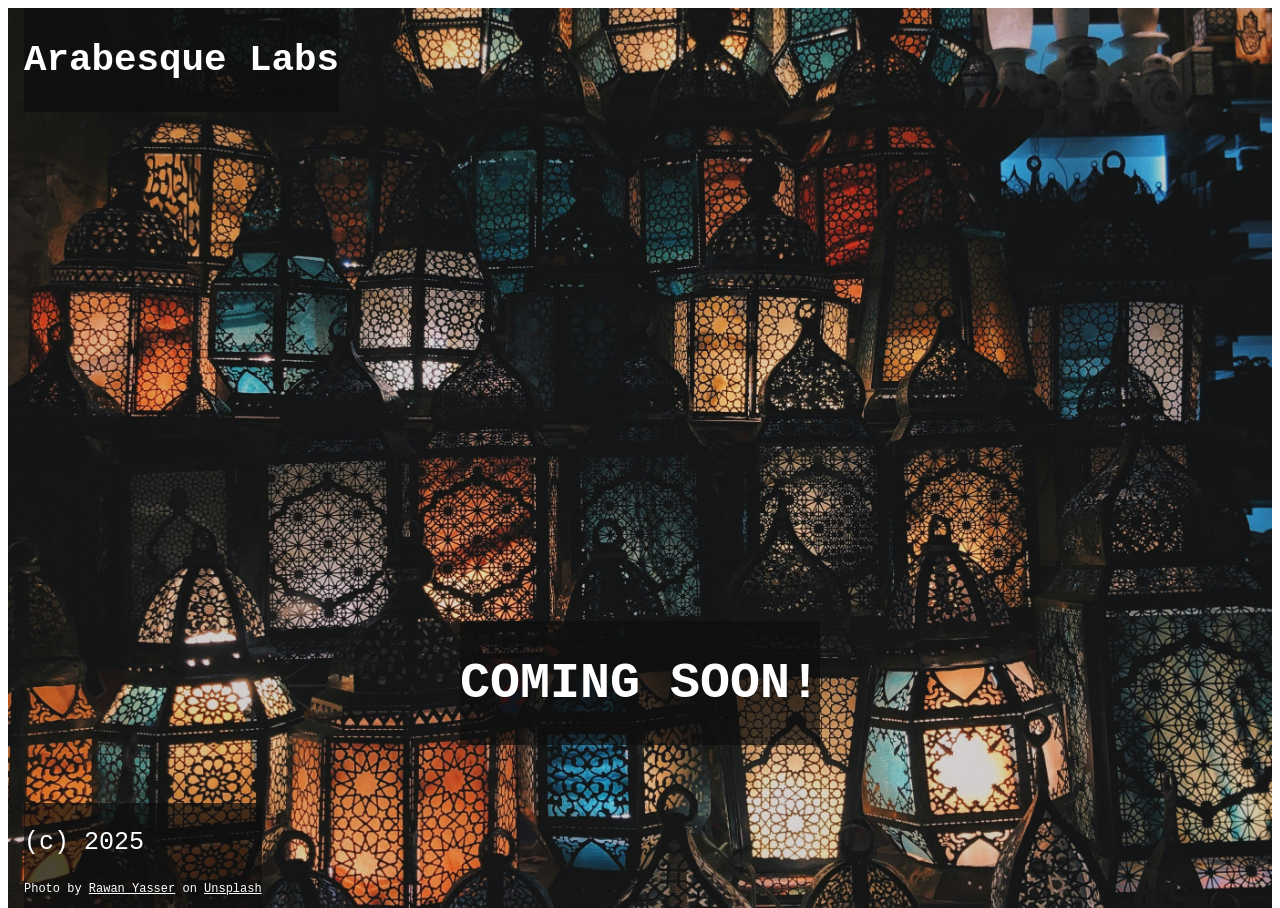
==== index.html @ b9022fce "Initial commit" ====
<html>

<head>
  <title>Arabesque Labs | Coming Soon</title>
  <meta charset="UTF-8" />
  <meta http-equiv="X-UA-Compatible" content="IE=Edge" />
  <meta name="Viewport" content="width=device-width, initial-scale=1.0" />
  <link rel="stylesheet" href="style.css" />
</head>
<div class="bgimg">
  <div class="topleft">
    <h2>Arabesque Labs</h2>
  </div>
  <div class="middle">
    <h1>COMING SOON!</h1>
  </div>
  <div class="bottomleft">
    <p>(c) 2025</p>
    <p style="font-size: 12px;">
      Photo by
      <a href="https://unsplash.com/@rawanyasser" target="_blank">Rawan Yasser</a>
      on
      <a href="https://unsplash.com/photos/table-lamps-lot-Y-joaXX7XCQ?" target="_blank">Unsplash</a>
    </p>
  </div>
</div>

</html>
---- style.css ----
/* Set height to 100% for body and html to enable the background image to cover the whole page: */
body,
html {
  height: 100%;
}

.bgimg {
  /* Background image */
  background-image: url("coming-soon.jpg");
  /* Full-screen */
  height: 100%;
  /* Center the background image */
  background-position: center;
  /* Scale and zoom in the image */
  background-size: cover;
  /* Add position: relative to enable absolutely positioned elements inside the image (place text) */
  position: relative;
  /* Add a white text color to all elements inside the .bgimg container */
  color: white;
  /* Add a font */
  font-family: "Courier New", Courier, monospace;
  /* Set the font-size to 25 pixels */
  font-size: 25px;
}

a {
  color: white;
}

/* Position text in the top-left corner */
.topleft {
  position: absolute;
  top: 0;
  left: 16px;
  background-color: rgba(14, 14, 14, 0.7);
}

/* Position text in the bottom-left corner */
.bottomleft {
  position: absolute;
  bottom: 0;
  left: 16px;
  background-color: rgba(14, 14, 14, 0.7);
}

/* Position text in the middle */
.middle {
  position: absolute;
  top: 75%;
  left: 50%;
  transform: translate(-50%, -50%);
  text-align: center;
  background-color: rgba(14, 14, 14, 0.7);
}

/* Style the <hr> element */
hr {
  margin: auto;
  width: 40%;
}
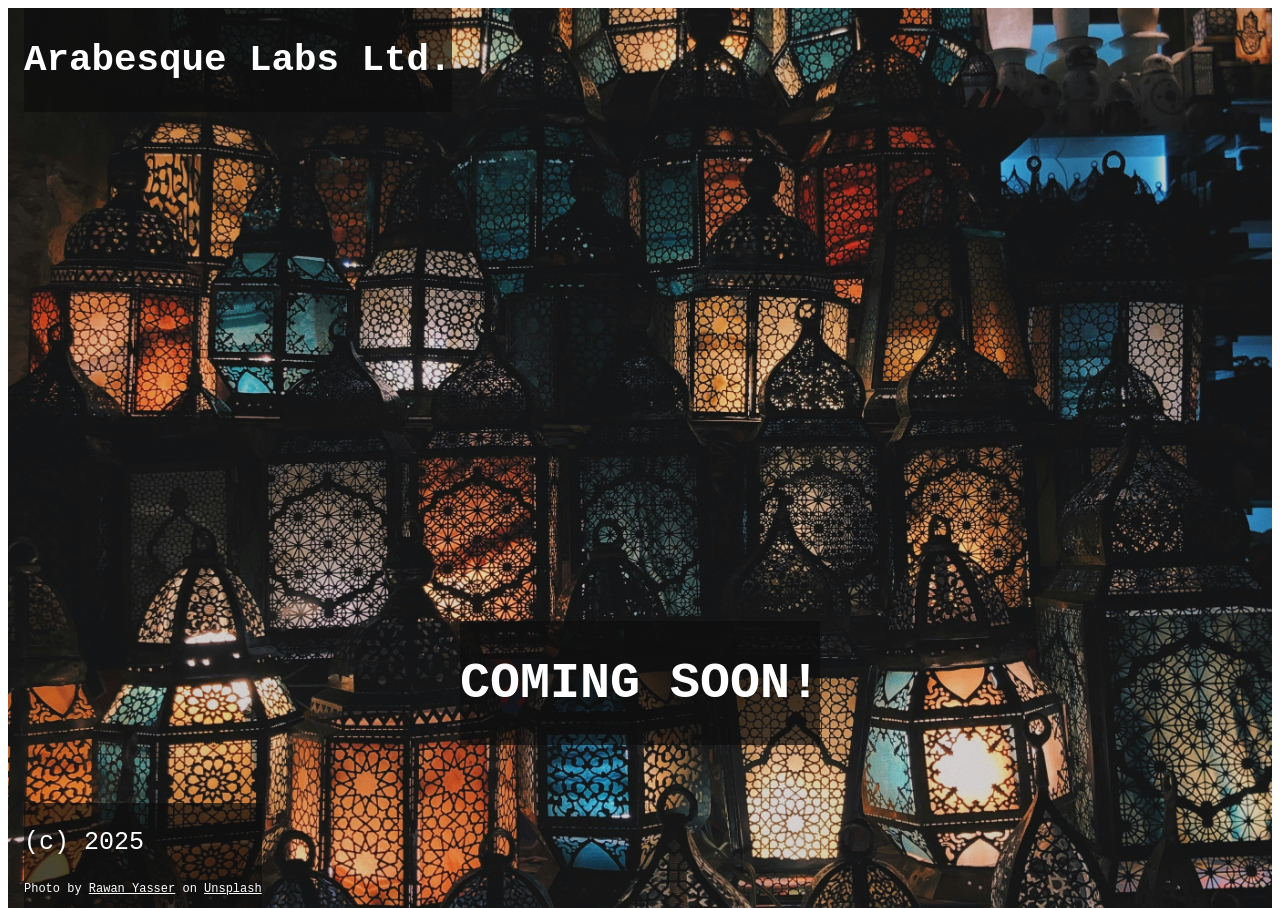
==== commit 02834b9c: "Add Ltd to company name" ====
--- a/index.html
+++ b/index.html
@@ -1,7 +1,7 @@
 <html>
 
 <head>
-  <title>Arabesque Labs | Coming Soon</title>
+  <title>Arabesque Labs Ltd.| Coming Soon</title>
   <meta charset="UTF-8" />
   <meta http-equiv="X-UA-Compatible" content="IE=Edge" />
   <meta name="Viewport" content="width=device-width, initial-scale=1.0" />
@@ -9,7 +9,7 @@
 </head>
 <div class="bgimg">
   <div class="topleft">
-    <h2>Arabesque Labs</h2>
+    <h2>Arabesque Labs Ltd.</h2>
   </div>
   <div class="middle">
     <h1>COMING SOON!</h1>
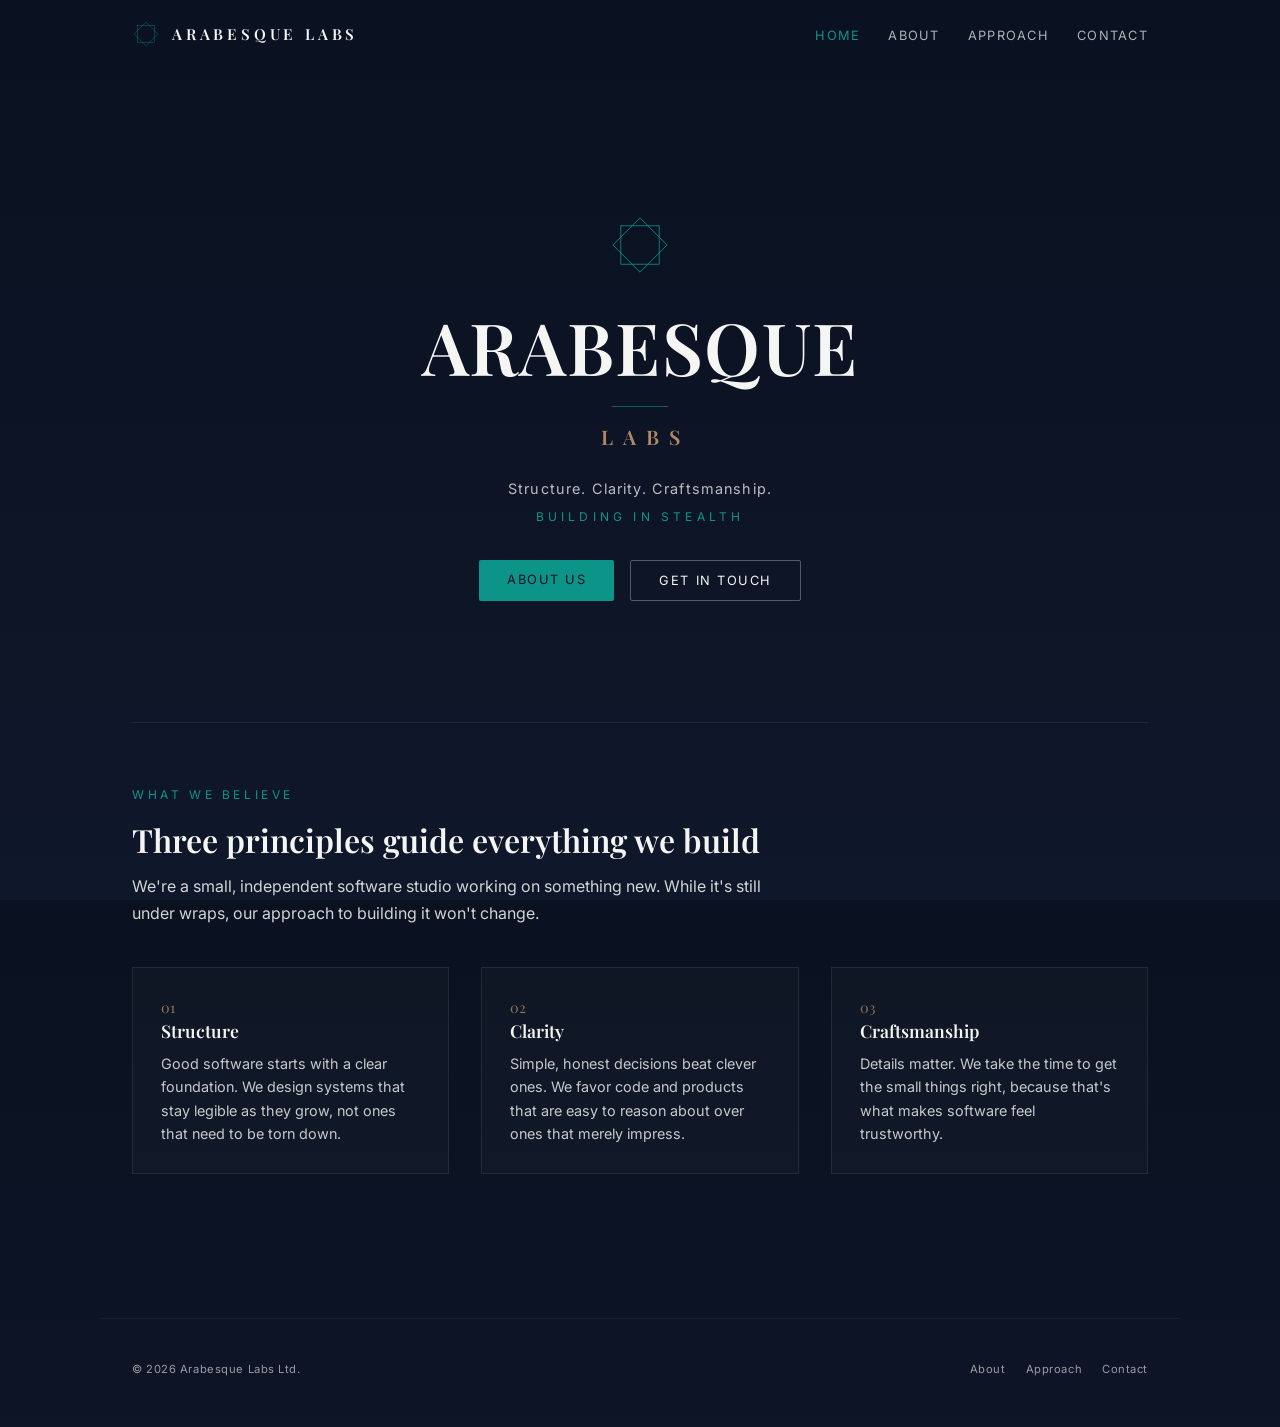
==== commit d43c1e82: "Expand coming-soon splash into a full multi-page site" ====
--- a/index.html
+++ b/index.html
@@ -1,28 +1,93 @@
 <html>
 
 <head>
-  <title>Arabesque Labs Ltd.| Coming Soon</title>
+  <title>Arabesque Labs Ltd. | Home</title>
   <meta charset="UTF-8" />
   <meta http-equiv="X-UA-Compatible" content="IE=Edge" />
   <meta name="Viewport" content="width=device-width, initial-scale=1.0" />
+  <meta name="description" content="Arabesque Labs — architecting software with structure, clarity, and craftsmanship." />
+  <link rel="preconnect" href="https://fonts.googleapis.com" />
+  <link rel="preconnect" href="https://fonts.gstatic.com" crossorigin />
+  <link href="https://fonts.googleapis.com/css2?family=Playfair+Display:wght@500;600&family=Inter:wght@400;500&display=swap" rel="stylesheet" />
   <link rel="stylesheet" href="style.css" />
 </head>
-<div class="bgimg">
-  <div class="topleft">
-    <h2>Arabesque Labs Ltd.</h2>
-  </div>
-  <div class="middle">
-    <h1>COMING SOON!</h1>
-  </div>
-  <div class="bottomleft">
-    <p>(c) 2025</p>
-    <p style="font-size: 12px;">
-      Photo by
-      <a href="https://unsplash.com/@rawanyasser" target="_blank">Rawan Yasser</a>
-      on
-      <a href="https://unsplash.com/photos/table-lamps-lot-Y-joaXX7XCQ?" target="_blank">Unsplash</a>
-    </p>
-  </div>
-</div>
+
+<body>
+  <header class="site-header">
+    <a class="brand" href="index.html">
+      <svg class="mark" viewBox="0 0 100 100" width="28" height="28" aria-hidden="true">
+        <rect x="20" y="20" width="60" height="60" />
+        <rect x="20" y="20" width="60" height="60" transform="rotate(45 50 50)" />
+      </svg>
+      <span class="brand-name">ARABESQUE LABS</span>
+    </a>
+    <ul class="nav-links">
+      <li><a href="index.html" aria-current="page">Home</a></li>
+      <li><a href="about.html">About</a></li>
+      <li><a href="work.html">Approach</a></li>
+      <li><a href="contact.html">Contact</a></li>
+    </ul>
+  </header>
+
+  <main>
+    <section class="hero">
+      <svg class="mark" viewBox="0 0 100 100" width="64" height="64" aria-hidden="true">
+        <rect x="20" y="20" width="60" height="60" />
+        <rect x="20" y="20" width="60" height="60" transform="rotate(45 50 50)" />
+      </svg>
+
+      <h1 class="wordmark">
+        <span class="word-arabesque">ARABESQUE</span>
+        <span class="divider"></span>
+        <span class="word-labs">LABS</span>
+      </h1>
+
+      <p class="tagline">Structure. Clarity. Craftsmanship.</p>
+
+      <p class="status">Building in stealth</p>
+
+      <div class="cta-row">
+        <a class="button button-primary" href="about.html">About Us</a>
+        <a class="button button-secondary" href="contact.html">Get in Touch</a>
+      </div>
+    </section>
+
+    <section class="section">
+      <p class="section-kicker">What We Believe</p>
+      <h2 class="section-heading">Three principles guide everything we build</h2>
+      <p class="section-lede">
+        We're a small, independent software studio working on something new. While it's still under
+        wraps, our approach to building it won't change.
+      </p>
+
+      <div class="card-grid">
+        <div class="card">
+          <p class="card-index">01</p>
+          <h3>Structure</h3>
+          <p>Good software starts with a clear foundation. We design systems that stay legible as they grow, not ones that need to be torn down.</p>
+        </div>
+        <div class="card">
+          <p class="card-index">02</p>
+          <h3>Clarity</h3>
+          <p>Simple, honest decisions beat clever ones. We favor code and products that are easy to reason about over ones that merely impress.</p>
+        </div>
+        <div class="card">
+          <p class="card-index">03</p>
+          <h3>Craftsmanship</h3>
+          <p>Details matter. We take the time to get the small things right, because that's what makes software feel trustworthy.</p>
+        </div>
+      </div>
+    </section>
+  </main>
+
+  <footer class="site-footer">
+    <p>&copy; 2026 Arabesque Labs Ltd.</p>
+    <nav>
+      <a href="about.html">About</a>
+      <a href="work.html">Approach</a>
+      <a href="contact.html">Contact</a>
+    </nav>
+  </footer>
+</body>
 
 </html>
--- a/style.css
+++ b/style.css
@@ -1,60 +1,375 @@
-/* Set height to 100% for body and html to enable the background image to cover the whole page: */
-body,
-html {
+:root {
+  --navy: #0f172a;
+  --navy-deep: #0a1120;
+  --teal: #0d9488;
+  --sand: #f5f5f4;
+  --copper: #b08968;
+}
+
+* {
+  box-sizing: border-box;
+}
+
+html,
+body {
   height: 100%;
-}
-
-.bgimg {
-  /* Background image */
-  background-image: url("coming-soon.jpg");
-  /* Full-screen */
-  height: 100%;
-  /* Center the background image */
-  background-position: center;
-  /* Scale and zoom in the image */
-  background-size: cover;
-  /* Add position: relative to enable absolutely positioned elements inside the image (place text) */
-  position: relative;
-  /* Add a white text color to all elements inside the .bgimg container */
-  color: white;
-  /* Add a font */
-  font-family: "Courier New", Courier, monospace;
-  /* Set the font-size to 25 pixels */
-  font-size: 25px;
+  margin: 0;
+}
+
+body {
+  font-family: "Inter", -apple-system, BlinkMacSystemFont, sans-serif;
+  color: var(--sand);
+  background:
+    linear-gradient(var(--navy-deep), var(--navy)),
+    repeating-linear-gradient(45deg, rgba(13, 148, 136, 0.05) 0, rgba(13, 148, 136, 0.05) 1px, transparent 1px, transparent 48px),
+    repeating-linear-gradient(-45deg, rgba(13, 148, 136, 0.05) 0, rgba(13, 148, 136, 0.05) 1px, transparent 1px, transparent 48px);
+  background-blend-mode: normal, screen, screen;
 }
 
 a {
-  color: white;
-}
-
-/* Position text in the top-left corner */
-.topleft {
-  position: absolute;
-  top: 0;
-  left: 16px;
-  background-color: rgba(14, 14, 14, 0.7);
-}
-
-/* Position text in the bottom-left corner */
-.bottomleft {
-  position: absolute;
-  bottom: 0;
-  left: 16px;
-  background-color: rgba(14, 14, 14, 0.7);
-}
-
-/* Position text in the middle */
-.middle {
-  position: absolute;
-  top: 75%;
-  left: 50%;
-  transform: translate(-50%, -50%);
+  color: inherit;
+}
+
+.site-header {
+  display: flex;
+  align-items: center;
+  justify-content: space-between;
+  gap: 16px;
+  padding: 20px 32px;
+  max-width: 1080px;
+  margin: 0 auto;
+}
+
+.brand {
+  display: flex;
+  align-items: center;
+  gap: 12px;
+  text-decoration: none;
+  color: var(--sand);
+}
+
+.brand .mark {
+  width: 28px;
+  height: 28px;
+  margin-bottom: 0;
+}
+
+.brand-name {
+  font-family: "Playfair Display", Georgia, serif;
+  font-weight: 600;
+  font-size: 0.95rem;
+  letter-spacing: 0.25em;
+}
+
+.nav-links {
+  display: flex;
+  gap: 28px;
+  list-style: none;
+  margin: 0;
+  padding: 0;
+}
+
+.nav-links a {
+  text-decoration: none;
+  font-size: 0.8rem;
+  letter-spacing: 0.1em;
+  text-transform: uppercase;
+  color: var(--sand);
+  opacity: 0.7;
+  transition: opacity 0.2s ease, color 0.2s ease;
+}
+
+.nav-links a:hover,
+.nav-links a[aria-current="page"] {
+  opacity: 1;
+  color: var(--teal);
+}
+
+main {
+  max-width: 1080px;
+  margin: 0 auto;
+  padding: 24px 32px 80px;
+}
+
+.hero {
+  min-height: 70vh;
+  display: flex;
+  flex-direction: column;
+  align-items: center;
+  justify-content: center;
   text-align: center;
-  background-color: rgba(14, 14, 14, 0.7);
-}
-
-/* Style the <hr> element */
-hr {
-  margin: auto;
-  width: 40%;
-}
+  padding: 40px 0;
+}
+
+.cta-row {
+  display: flex;
+  gap: 16px;
+  margin-top: 36px;
+  flex-wrap: wrap;
+  justify-content: center;
+}
+
+.button {
+  display: inline-block;
+  padding: 12px 28px;
+  border-radius: 2px;
+  font-size: 0.8rem;
+  letter-spacing: 0.12em;
+  text-transform: uppercase;
+  text-decoration: none;
+  transition: background 0.2s ease, color 0.2s ease, border-color 0.2s ease;
+}
+
+.button-primary {
+  background: var(--teal);
+  color: var(--navy-deep);
+}
+
+.button-primary:hover {
+  background: #14b8a6;
+}
+
+.button-secondary {
+  border: 1px solid rgba(245, 245, 244, 0.3);
+  color: var(--sand);
+}
+
+.button-secondary:hover {
+  border-color: var(--teal);
+  color: var(--teal);
+}
+
+.section {
+  padding: 64px 0;
+  border-top: 1px solid rgba(245, 245, 244, 0.08);
+}
+
+.section-heading {
+  font-family: "Playfair Display", Georgia, serif;
+  font-weight: 600;
+  font-size: clamp(1.5rem, 3vw, 2rem);
+  margin: 0 0 12px;
+}
+
+.section-kicker {
+  font-size: 0.75rem;
+  letter-spacing: 0.3em;
+  text-transform: uppercase;
+  color: var(--teal);
+  margin: 0 0 16px;
+}
+
+.section-lede {
+  max-width: 640px;
+  font-size: 1rem;
+  line-height: 1.7;
+  opacity: 0.85;
+  margin: 0 0 40px;
+}
+
+.card-grid {
+  display: grid;
+  grid-template-columns: repeat(auto-fit, minmax(220px, 1fr));
+  gap: 32px;
+}
+
+.card {
+  border: 1px solid rgba(245, 245, 244, 0.08);
+  padding: 28px;
+  background: rgba(245, 245, 244, 0.02);
+}
+
+.card-index {
+  font-family: "Playfair Display", Georgia, serif;
+  color: var(--copper);
+  font-size: 0.85rem;
+  margin: 0 0 12px;
+}
+
+.card h3 {
+  font-family: "Playfair Display", Georgia, serif;
+  font-weight: 600;
+  margin: 0 0 10px;
+  font-size: 1.1rem;
+}
+
+.card p {
+  margin: 0;
+  font-size: 0.9rem;
+  line-height: 1.6;
+  opacity: 0.8;
+}
+
+.prose {
+  max-width: 640px;
+  font-size: 1rem;
+  line-height: 1.8;
+  opacity: 0.9;
+}
+
+.prose p {
+  margin: 0 0 20px;
+}
+
+.notice {
+  display: inline-block;
+  margin-top: 8px;
+  padding: 4px 14px;
+  border: 1px solid rgba(13, 148, 136, 0.4);
+  color: var(--teal);
+  font-size: 0.7rem;
+  letter-spacing: 0.2em;
+  text-transform: uppercase;
+}
+
+.contact-form {
+  max-width: 480px;
+  display: flex;
+  flex-direction: column;
+  gap: 20px;
+}
+
+.field {
+  display: flex;
+  flex-direction: column;
+  gap: 8px;
+}
+
+.field label {
+  font-size: 0.75rem;
+  letter-spacing: 0.1em;
+  text-transform: uppercase;
+  opacity: 0.7;
+}
+
+.field input,
+.field textarea {
+  background: rgba(245, 245, 244, 0.04);
+  border: 1px solid rgba(245, 245, 244, 0.15);
+  color: var(--sand);
+  font-family: inherit;
+  font-size: 0.95rem;
+  padding: 12px 14px;
+  border-radius: 2px;
+}
+
+.field input:focus,
+.field textarea:focus {
+  outline: none;
+  border-color: var(--teal);
+}
+
+.field textarea {
+  resize: vertical;
+  min-height: 120px;
+}
+
+.contact-alt {
+  margin-top: 40px;
+  font-size: 0.9rem;
+  opacity: 0.8;
+}
+
+.contact-alt a {
+  color: var(--teal);
+  text-decoration: none;
+}
+
+.contact-alt a:hover {
+  text-decoration: underline;
+}
+
+.mark {
+  fill: none;
+  stroke: var(--teal);
+  stroke-width: 1.25;
+  margin-bottom: 28px;
+}
+
+.wordmark {
+  margin: 0;
+  font-family: "Playfair Display", Georgia, serif;
+  font-weight: 600;
+  line-height: 1.15;
+}
+
+.word-arabesque {
+  display: block;
+  font-size: clamp(2.5rem, 7vw, 4.5rem);
+  letter-spacing: 0.02em;
+}
+
+.word-labs {
+  display: block;
+  font-size: clamp(0.95rem, 2vw, 1.25rem);
+  letter-spacing: 0.5em;
+  color: var(--copper);
+  margin-top: 6px;
+  padding-left: 0.5em;
+  /* optically balance the added tracking */
+}
+
+.divider {
+  display: block;
+  width: 56px;
+  height: 1px;
+  background: var(--teal);
+  margin: 18px auto;
+  opacity: 0.6;
+}
+
+.tagline {
+  margin: 32px 0 0;
+  font-size: 0.9rem;
+  letter-spacing: 0.08em;
+  color: var(--sand);
+  opacity: 0.75;
+}
+
+.status {
+  margin: 12px 0 0;
+  font-size: 0.75rem;
+  letter-spacing: 0.35em;
+  text-transform: uppercase;
+  color: var(--teal);
+}
+
+.site-footer {
+  max-width: 1080px;
+  margin: 0 auto;
+  padding: 32px 32px 40px;
+  display: flex;
+  align-items: center;
+  justify-content: space-between;
+  gap: 16px;
+  flex-wrap: wrap;
+  border-top: 1px solid rgba(245, 245, 244, 0.08);
+  font-size: 0.7rem;
+  letter-spacing: 0.05em;
+  opacity: 0.6;
+}
+
+.site-footer nav {
+  display: flex;
+  gap: 20px;
+}
+
+.site-footer a {
+  text-decoration: none;
+  color: var(--sand);
+}
+
+.site-footer a:hover {
+  color: var(--teal);
+}
+
+@media (max-width: 560px) {
+  .site-header {
+    flex-direction: column;
+    gap: 16px;
+  }
+
+  main {
+    padding: 24px 20px 60px;
+  }
+}
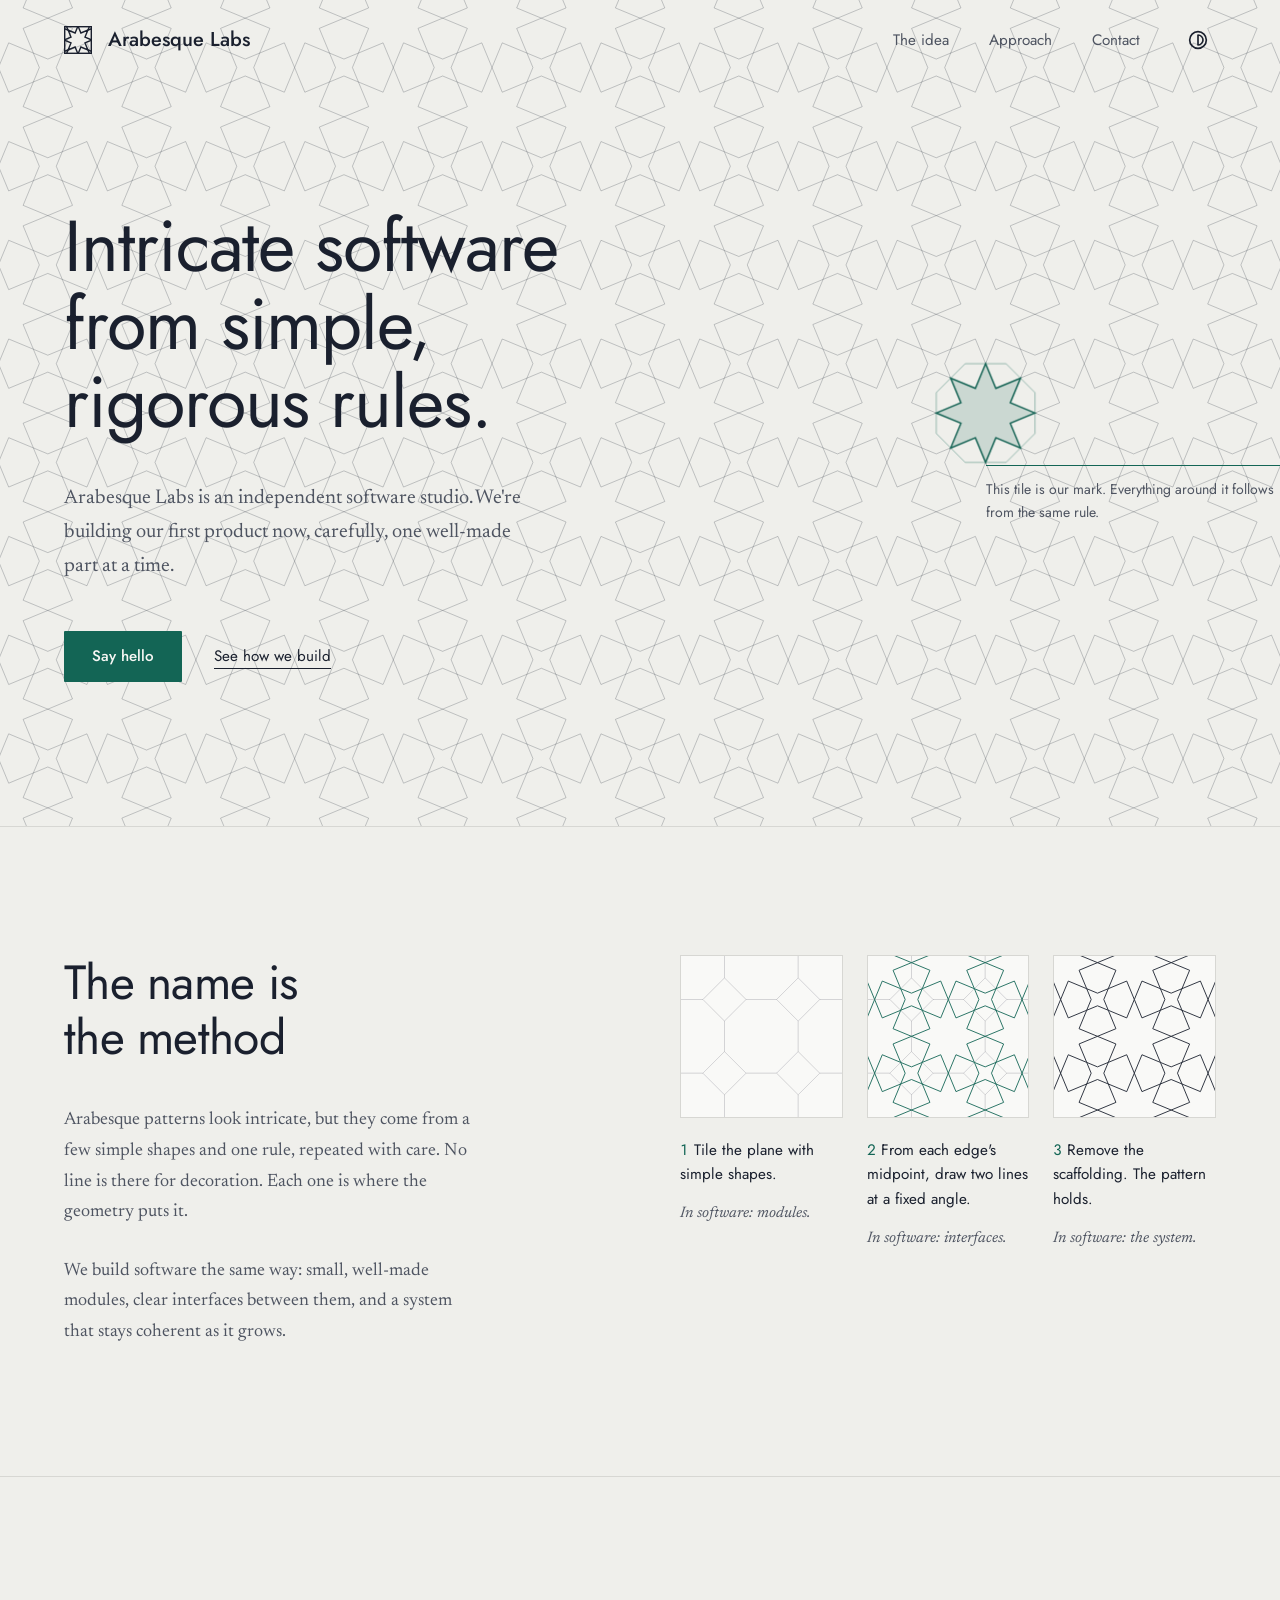
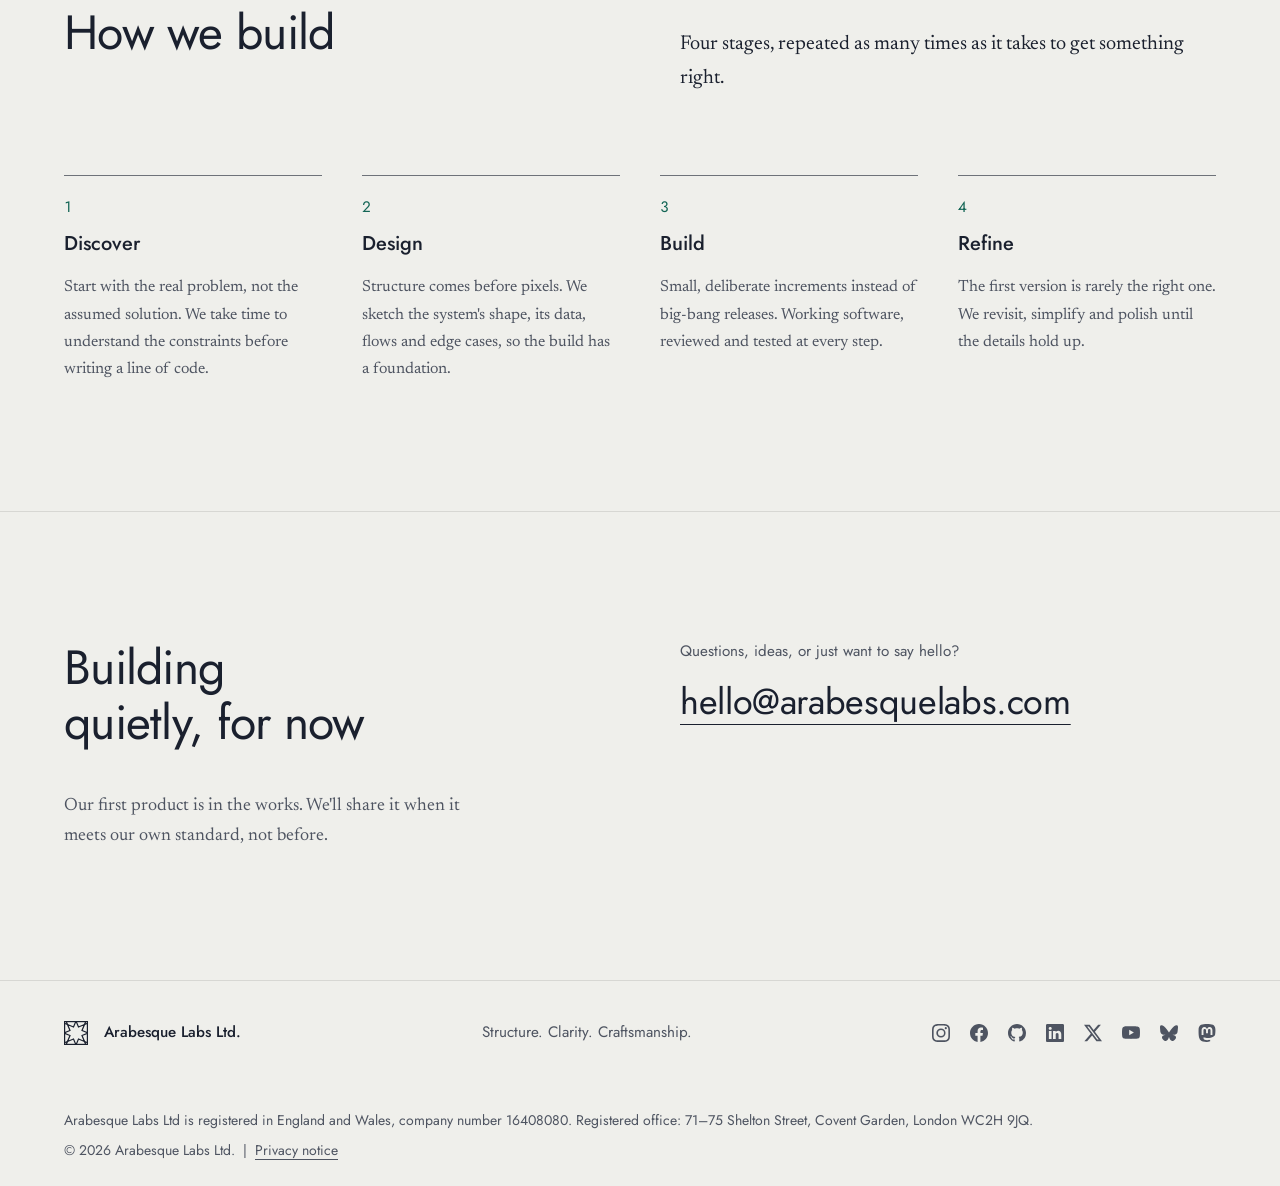
==== commit 8120f925: "Edits to the new website" ====
--- a/index.html
+++ b/index.html
@@ -1,93 +1,987 @@
-<html>
-
-<head>
-  <title>Arabesque Labs Ltd. | Home</title>
-  <meta charset="UTF-8" />
-  <meta http-equiv="X-UA-Compatible" content="IE=Edge" />
-  <meta name="Viewport" content="width=device-width, initial-scale=1.0" />
-  <meta name="description" content="Arabesque Labs — architecting software with structure, clarity, and craftsmanship." />
-  <link rel="preconnect" href="https://fonts.googleapis.com" />
-  <link rel="preconnect" href="https://fonts.gstatic.com" crossorigin />
-  <link href="https://fonts.googleapis.com/css2?family=Playfair+Display:wght@500;600&family=Inter:wght@400;500&display=swap" rel="stylesheet" />
-  <link rel="stylesheet" href="style.css" />
-</head>
-
-<body>
-  <header class="site-header">
-    <a class="brand" href="index.html">
-      <svg class="mark" viewBox="0 0 100 100" width="28" height="28" aria-hidden="true">
-        <rect x="20" y="20" width="60" height="60" />
-        <rect x="20" y="20" width="60" height="60" transform="rotate(45 50 50)" />
-      </svg>
-      <span class="brand-name">ARABESQUE LABS</span>
-    </a>
-    <ul class="nav-links">
-      <li><a href="index.html" aria-current="page">Home</a></li>
-      <li><a href="about.html">About</a></li>
-      <li><a href="work.html">Approach</a></li>
-      <li><a href="contact.html">Contact</a></li>
-    </ul>
-  </header>
-
-  <main>
-    <section class="hero">
-      <svg class="mark" viewBox="0 0 100 100" width="64" height="64" aria-hidden="true">
-        <rect x="20" y="20" width="60" height="60" />
-        <rect x="20" y="20" width="60" height="60" transform="rotate(45 50 50)" />
-      </svg>
-
-      <h1 class="wordmark">
-        <span class="word-arabesque">ARABESQUE</span>
-        <span class="divider"></span>
-        <span class="word-labs">LABS</span>
-      </h1>
-
-      <p class="tagline">Structure. Clarity. Craftsmanship.</p>
-
-      <p class="status">Building in stealth</p>
-
-      <div class="cta-row">
-        <a class="button button-primary" href="about.html">About Us</a>
-        <a class="button button-secondary" href="contact.html">Get in Touch</a>
-      </div>
-    </section>
-
-    <section class="section">
-      <p class="section-kicker">What We Believe</p>
-      <h2 class="section-heading">Three principles guide everything we build</h2>
-      <p class="section-lede">
-        We're a small, independent software studio working on something new. While it's still under
-        wraps, our approach to building it won't change.
-      </p>
-
-      <div class="card-grid">
-        <div class="card">
-          <p class="card-index">01</p>
-          <h3>Structure</h3>
-          <p>Good software starts with a clear foundation. We design systems that stay legible as they grow, not ones that need to be torn down.</p>
-        </div>
-        <div class="card">
-          <p class="card-index">02</p>
-          <h3>Clarity</h3>
-          <p>Simple, honest decisions beat clever ones. We favor code and products that are easy to reason about over ones that merely impress.</p>
-        </div>
-        <div class="card">
-          <p class="card-index">03</p>
-          <h3>Craftsmanship</h3>
-          <p>Details matter. We take the time to get the small things right, because that's what makes software feel trustworthy.</p>
-        </div>
-      </div>
-    </section>
-  </main>
-
-  <footer class="site-footer">
-    <p>&copy; 2026 Arabesque Labs Ltd.</p>
-    <nav>
-      <a href="about.html">About</a>
-      <a href="work.html">Approach</a>
-      <a href="contact.html">Contact</a>
-    </nav>
-  </footer>
-</body>
-
-</html>
+<!doctype html>
+<html lang="en"><head><meta charset="utf-8"><meta name="viewport" content="width=device-width, initial-scale=1"><link rel="stylesheet" href="https://fonts.googleapis.com/css2?family=Jost:wght@400;500&amp;family=Newsreader:ital,opsz,wght@0,6..72,400;1,6..72,400&amp;display=swap" data-precedence="default"><title>Arabesque Labs — Intricate software from simple, rigorous rules</title><meta property="og:type" content="website"><meta property="og:site_name" content="Arabesque Labs"><meta name="twitter:card" content="summary_large_image"><meta name="description" content="Arabesque Labs is an independent software studio. We're building our first product now, carefully, one well-made part at a time."><meta property="og:title" content="Arabesque Labs — Intricate software from simple, rigorous rules"><meta property="og:description" content="Arabesque Labs is an independent software studio. We're building our first product now, carefully, one well-made part at a time."><link rel="preconnect" href="https://fonts.googleapis.com"><link rel="preconnect" href="https://fonts.gstatic.com" crossorigin="anonymous"><link rel="icon" href="favicon.svg" type="image/svg+xml"><script>(function(){try{var k="arabesque-theme";var s=localStorage.getItem(k);var d=s==="dark"||(!s&&window.matchMedia("(prefers-color-scheme: dark)").matches);document.documentElement.classList.toggle("dark",d);}catch(e){}})();</script><style>@layer properties {
+  @supports (((-webkit-hyphens: none)) and (not (margin-trim: inline))) or ((-moz-orient: inline) and (not (color: rgb(from red r g b)))) {
+  *, ::before, ::after, ::backdrop { --tw-translate-x: 0; --tw-translate-y: 0; --tw-translate-z: 0; --tw-rotate-x: initial; --tw-rotate-y: initial; --tw-rotate-z: initial; --tw-skew-x: initial; --tw-skew-y: initial; --tw-space-y-reverse: 0; --tw-space-x-reverse: 0; --tw-border-style: solid; --tw-leading: initial; --tw-font-weight: initial; --tw-tracking: initial; --tw-ordinal: initial; --tw-slashed-zero: initial; --tw-numeric-figure: initial; --tw-numeric-spacing: initial; --tw-numeric-fraction: initial; --tw-shadow: 0 0 #0000; --tw-shadow-color: initial; --tw-shadow-alpha: 100%; --tw-inset-shadow: 0 0 #0000; --tw-inset-shadow-color: initial; --tw-inset-shadow-alpha: 100%; --tw-ring-color: initial; --tw-ring-shadow: 0 0 #0000; --tw-inset-ring-color: initial; --tw-inset-ring-shadow: 0 0 #0000; --tw-ring-inset: initial; --tw-ring-offset-width: 0px; --tw-ring-offset-color: #fff; --tw-ring-offset-shadow: 0 0 #0000; --tw-outline-style: solid; --tw-blur: initial; --tw-brightness: initial; --tw-contrast: initial; --tw-grayscale: initial; --tw-hue-rotate: initial; --tw-invert: initial; --tw-opacity: initial; --tw-saturate: initial; --tw-sepia: initial; --tw-drop-shadow: initial; --tw-drop-shadow-color: initial; --tw-drop-shadow-alpha: 100%; --tw-drop-shadow-size: initial; --tw-duration: initial; --tw-ease: initial; --tw-content: ""; --tw-animation-delay: 0s; --tw-animation-direction: normal; --tw-animation-duration: initial; --tw-animation-fill-mode: none; --tw-animation-iteration-count: 1; --tw-enter-blur: 0; --tw-enter-opacity: 1; --tw-enter-rotate: 0; --tw-enter-scale: 1; --tw-enter-translate-x: 0; --tw-enter-translate-y: 0; --tw-exit-blur: 0; --tw-exit-opacity: 1; --tw-exit-rotate: 0; --tw-exit-scale: 1; --tw-exit-translate-x: 0; --tw-exit-translate-y: 0; }
+}
+}
+@layer theme {
+  :root, :host { --font-sans: "Jost", ui-sans-serif, system-ui, sans-serif; --font-mono: ui-monospace, SFMono-Regular, Menlo, Monaco, Consolas, "Liberation Mono",
+      "Courier New", monospace; --color-black: #000; --spacing: .25rem; --container-sm: 24rem; --container-md: 28rem; --container-lg: 32rem; --text-xs: .75rem; --text-xs--line-height: calc(1 / .75); --text-sm: .875rem; --text-sm--line-height: calc(1.25 / .875); --text-base: 1rem; --text-base--line-height: calc(1.5 / 1); --text-lg: 1.125rem; --text-lg--line-height: calc(1.75 / 1.125); --text-xl: 1.25rem; --text-xl--line-height: calc(1.75 / 1.25); --text-4xl: 2.25rem; --text-4xl--line-height: calc(2.5 / 2.25); --text-5xl: 3rem; --text-5xl--line-height: 1; --text-6xl: 3.75rem; --text-6xl--line-height: 1; --text-7xl: 4.5rem; --text-7xl--line-height: 1; --font-weight-normal: 400; --font-weight-medium: 500; --font-weight-semibold: 600; --tracking-tight: -.025em; --tracking-widest: .1em; --leading-tight: 1.25; --leading-relaxed: 1.625; --ease-in-out: cubic-bezier(.4, 0, .2, 1); --animate-pulse: pulse 2s cubic-bezier(.4, 0, .6, 1) infinite; --aspect-video: 16 / 9; --default-transition-duration: .15s; --default-transition-timing-function: cubic-bezier(.4, 0, .2, 1); --default-font-family: "Jost", ui-sans-serif, system-ui, sans-serif; --default-mono-font-family: var(--font-mono); --color-background: var(--background); --color-foreground: var(--foreground); --color-accent: var(--accent); --color-border: var(--border); --color-pattern-line: var(--pattern-line); --color-pattern-scaffold: var(--pattern-scaffold); }
+}
+@layer base {
+  *, ::after, ::before, ::backdrop { box-sizing: border-box; border: 0px solid; margin: 0px; padding: 0px; }
+  ::file-selector-button { box-sizing: border-box; border: 0px solid; margin: 0px; padding: 0px; }
+  html, :host { text-size-adjust: 100%; tab-size: 4; line-height: 1.5; font-family: var(--default-font-family, -apple-system, BlinkMacSystemFont, "Segoe UI", Roboto, "Helvetica Neue", "Noto Sans", Arial, sans-serif, "Apple Color Emoji", "Segoe UI Emoji", "Segoe UI Symbol", "Noto Color Emoji"); font-feature-settings: var(--default-font-feature-settings, normal); font-variation-settings: var(--default-font-variation-settings, normal); -webkit-tap-highlight-color: transparent; }
+  hr { height: 0px; color: inherit; border-top-width: 1px; }
+  abbr:where([title]) { text-decoration: underline dotted; }
+  h1, h2, h3, h4, h5, h6 { font-size: inherit; font-weight: inherit; }
+  a { color: inherit; text-decoration: inherit; }
+  b, strong { font-weight: bolder; }
+  code, kbd, samp, pre { font-family: var(--default-mono-font-family, ui-monospace, SFMono-Regular, Menlo, Monaco, Consolas, "Liberation Mono", "Courier New", monospace); font-feature-settings: var(--default-mono-font-feature-settings, normal); font-variation-settings: var(--default-mono-font-variation-settings, normal); font-size: 1em; }
+  small { font-size: 80%; }
+  sub, sup { vertical-align: baseline; font-size: 75%; line-height: 0; position: relative; }
+  sub { bottom: -0.25em; }
+  sup { top: -0.5em; }
+  table { text-indent: 0px; border-color: inherit; border-collapse: collapse; }
+  progress { vertical-align: baseline; }
+  summary { display: list-item; }
+  ol, ul, menu { list-style: none; }
+  img, svg, video, canvas, audio, iframe, embed, object { vertical-align: middle; display: block; }
+  img, video { max-width: 100%; height: auto; }
+  button, input, select, optgroup, textarea { font: inherit; letter-spacing: inherit; color: inherit; opacity: 1; background-color: rgba(0, 0, 0, 0); border-radius: 0px; }
+  ::file-selector-button { font: inherit; letter-spacing: inherit; color: inherit; opacity: 1; background-color: rgba(0, 0, 0, 0); border-radius: 0px; }
+  :where(select:is([multiple], [size])) optgroup { font-weight: bolder; }
+  :where(select:is([multiple], [size])) optgroup option { padding-inline-start: 20px; }
+  ::file-selector-button { margin-inline-end: 4px; }
+  ::placeholder { opacity: 1; }
+  @supports (not ((-webkit-appearance: -apple-pay-button))) or (contain-intrinsic-size: 1px) {
+  ::placeholder { color: currentcolor; }
+  @supports (color: color-mix(in lab, red, red)) {
+  ::placeholder { color: color-mix(in oklab, currentcolor, transparent); }
+}
+}
+  textarea { resize: vertical; }
+  ::-webkit-search-decoration { appearance: none; }
+  ::-webkit-date-and-time-value { min-height: 1lh; text-align: inherit; }
+  ::-webkit-datetime-edit { display: inline-flex; }
+  ::-webkit-datetime-edit-fields-wrapper { padding: 0px; }
+  ::-webkit-datetime-edit { padding-block: 0px; }
+  ::-webkit-datetime-edit-year-field { padding-block: 0px; }
+  ::-webkit-datetime-edit-month-field { padding-block: 0px; }
+  ::-webkit-datetime-edit-day-field { padding-block: 0px; }
+  ::-webkit-datetime-edit-hour-field { padding-block: 0px; }
+  ::-webkit-datetime-edit-minute-field { padding-block: 0px; }
+  ::-webkit-datetime-edit-second-field { padding-block: 0px; }
+  ::-webkit-datetime-edit-millisecond-field { padding-block: 0px; }
+  ::-webkit-datetime-edit-meridiem-field { padding-block: 0px; }
+  ::-webkit-calendar-picker-indicator { line-height: 1; }
+  button, input:where([type="button"], [type="reset"], [type="submit"]) { appearance: button; }
+  ::file-selector-button { appearance: button; }
+  ::-webkit-inner-spin-button { height: auto; }
+  ::-webkit-outer-spin-button { height: auto; }
+  [hidden]:where(:not([hidden="until-found"])) { display: none !important; }
+  * { border-color: var(--color-border); }
+  html { scroll-behavior: smooth; }
+  @media (prefers-reduced-motion: reduce) {
+  html { scroll-behavior: auto; }
+}
+  body { background-color: var(--color-background); color: var(--color-foreground); font-family: var(--font-sans); font-synthesis-weight: none; -webkit-font-smoothing: antialiased; }
+  h1, h2, h3 { text-wrap: balance; }
+}
+@layer components;
+@layer utilities {
+  .pointer-events-none { pointer-events: none; }
+  .invisible { visibility: hidden; }
+  .sr-only { clip-path: inset(50%); white-space: nowrap; border-width: 0px; width: 1px; height: 1px; margin: -1px; padding: 0px; position: absolute; overflow: hidden; }
+  .absolute { position: absolute; }
+  .fixed { position: fixed; }
+  .relative { position: relative; }
+  .inset-0 { inset: 0px; }
+  .inset-x-0 { inset-inline: 0px; }
+  .inset-y-0 { inset-block: 0px; }
+  .-top-12 { top: calc(var(--spacing) * -12); }
+  .top-0 { top: 0px; }
+  .top-1\.5 { top: calc(var(--spacing) * 1.5); }
+  .top-1\/2 { top: 50%; }
+  .top-3\.5 { top: calc(var(--spacing) * 3.5); }
+  .top-4 { top: calc(var(--spacing) * 4); }
+  .top-\[1px\] { top: 1px; }
+  .top-\[50\%\] { top: 50%; }
+  .top-\[60\%\] { top: 60%; }
+  .top-full { top: 100%; }
+  .-right-12 { right: calc(var(--spacing) * -12); }
+  .right-0 { right: 0px; }
+  .right-1 { right: var(--spacing); }
+  .right-2 { right: calc(var(--spacing) * 2); }
+  .right-3 { right: calc(var(--spacing) * 3); }
+  .right-4 { right: calc(var(--spacing) * 4); }
+  .-bottom-12 { bottom: calc(var(--spacing) * -12); }
+  .bottom-0 { bottom: 0px; }
+  .-left-12 { left: calc(var(--spacing) * -12); }
+  .left-0 { left: 0px; }
+  .left-1\/2 { left: 50%; }
+  .left-2 { left: calc(var(--spacing) * 2); }
+  .left-\[50\%\] { left: 50%; }
+  .z-10 { z-index: 10; }
+  .z-20 { z-index: 20; }
+  .z-50 { z-index: 50; }
+  .z-\[1\] { z-index: 1; }
+  .m-0 { margin: 0px; }
+  .-mx-1 { margin-inline: calc(var(--spacing) * -1); }
+  .mx-2 { margin-inline: calc(var(--spacing) * 2); }
+  .mx-3\.5 { margin-inline: calc(var(--spacing) * 3.5); }
+  .mx-auto { margin-inline: auto; }
+  .my-0\.5 { margin-block: calc(var(--spacing) * .5); }
+  .my-1 { margin-block: var(--spacing); }
+  .-mt-4 { margin-top: calc(var(--spacing) * -4); }
+  .mt-1\.5 { margin-top: calc(var(--spacing) * 1.5); }
+  .mt-2 { margin-top: calc(var(--spacing) * 2); }
+  .mt-3 { margin-top: calc(var(--spacing) * 3); }
+  .mt-4 { margin-top: calc(var(--spacing) * 4); }
+  .mt-5 { margin-top: calc(var(--spacing) * 5); }
+  .mt-6 { margin-top: calc(var(--spacing) * 6); }
+  .mt-10 { margin-top: calc(var(--spacing) * 10); }
+  .mt-12 { margin-top: calc(var(--spacing) * 12); }
+  .mt-16 { margin-top: calc(var(--spacing) * 16); }
+  .mt-20 { margin-top: calc(var(--spacing) * 20); }
+  .mt-24 { margin-top: calc(var(--spacing) * 24); }
+  .mt-auto { margin-top: auto; }
+  .mr-2 { margin-right: calc(var(--spacing) * 2); }
+  .mb-1 { margin-bottom: var(--spacing); }
+  .-ml-4 { margin-left: calc(var(--spacing) * -4); }
+  .ml-1 { margin-left: var(--spacing); }
+  .ml-auto { margin-left: auto; }
+  .block { display: block; }
+  .flex { display: flex; }
+  .grid { display: grid; }
+  .hidden { display: none; }
+  .inline-block { display: inline-block; }
+  .inline-flex { display: inline-flex; }
+  .table { display: table; }
+  .aspect-square { aspect-ratio: 1 / 1; }
+  .aspect-video { aspect-ratio: var(--aspect-video); }
+  .size-\(--cell-size\) { width: var(--cell-size); height: var(--cell-size); }
+  .size-4 { width: calc(var(--spacing) * 4); height: calc(var(--spacing) * 4); }
+  .size-5 { width: calc(var(--spacing) * 5); height: calc(var(--spacing) * 5); }
+  .size-9 { width: calc(var(--spacing) * 9); height: calc(var(--spacing) * 9); }
+  .h-\(--cell-size\) { height: var(--cell-size); }
+  .h-1\.5 { height: calc(var(--spacing) * 1.5); }
+  .h-2 { height: calc(var(--spacing) * 2); }
+  .h-2\.5 { height: calc(var(--spacing) * 2.5); }
+  .h-3 { height: calc(var(--spacing) * 3); }
+  .h-3\.5 { height: calc(var(--spacing) * 3.5); }
+  .h-4 { height: calc(var(--spacing) * 4); }
+  .h-5 { height: calc(var(--spacing) * 5); }
+  .h-7 { height: calc(var(--spacing) * 7); }
+  .h-8 { height: calc(var(--spacing) * 8); }
+  .h-9 { height: calc(var(--spacing) * 9); }
+  .h-10 { height: calc(var(--spacing) * 10); }
+  .h-12 { height: calc(var(--spacing) * 12); }
+  .h-20 { height: calc(var(--spacing) * 20); }
+  .h-\[1px\] { height: 1px; }
+  .h-\[var\(--radix-navigation-menu-viewport-height\)\] { height: var(--radix-navigation-menu-viewport-height); }
+  .h-\[var\(--radix-select-trigger-height\)\] { height: var(--radix-select-trigger-height); }
+  .h-auto { height: auto; }
+  .h-full { height: 100%; }
+  .h-px { height: 1px; }
+  .h-svh { height: 100svh; }
+  .max-h-\(--radix-context-menu-content-available-height\) { max-height: var(--radix-context-menu-content-available-height); }
+  .max-h-\(--radix-select-content-available-height\) { max-height: var(--radix-select-content-available-height); }
+  .max-h-\[300px\] { max-height: 300px; }
+  .max-h-\[var\(--radix-dropdown-menu-content-available-height\)\] { max-height: var(--radix-dropdown-menu-content-available-height); }
+  .min-h-0 { min-height: 0px; }
+  .min-h-\[60px\] { min-height: 60px; }
+  .min-h-screen { min-height: 100vh; }
+  .min-h-svh { min-height: 100svh; }
+  .w-\(--cell-size\) { width: var(--cell-size); }
+  .w-\(--sidebar-width\) { width: var(--sidebar-width); }
+  .w-0 { width: 0px; }
+  .w-1 { width: var(--spacing); }
+  .w-2 { width: calc(var(--spacing) * 2); }
+  .w-2\.5 { width: calc(var(--spacing) * 2.5); }
+  .w-3 { width: calc(var(--spacing) * 3); }
+  .w-3\.5 { width: calc(var(--spacing) * 3.5); }
+  .w-3\/4 { width: 75%; }
+  .w-4 { width: calc(var(--spacing) * 4); }
+  .w-5 { width: calc(var(--spacing) * 5); }
+  .w-7 { width: calc(var(--spacing) * 7); }
+  .w-8 { width: calc(var(--spacing) * 8); }
+  .w-9 { width: calc(var(--spacing) * 9); }
+  .w-10 { width: calc(var(--spacing) * 10); }
+  .w-64 { width: calc(var(--spacing) * 64); }
+  .w-72 { width: calc(var(--spacing) * 72); }
+  .w-\[1px\] { width: 1px; }
+  .w-\[19rem\] { width: 19rem; }
+  .w-\[100px\] { width: 100px; }
+  .w-auto { width: auto; }
+  .w-fit { width: fit-content; }
+  .w-full { width: 100%; }
+  .w-max { width: max-content; }
+  .w-px { width: 1px; }
+  .max-w-\(--skeleton-width\) { max-width: var(--skeleton-width); }
+  .max-w-\[14ch\] { max-width: 14ch; }
+  .max-w-\[15ch\] { max-width: 15ch; }
+  .max-w-\[16ch\] { max-width: 16ch; }
+  .max-w-\[24ch\] { max-width: 24ch; }
+  .max-w-\[30ch\] { max-width: 30ch; }
+  .max-w-\[34ch\] { max-width: 34ch; }
+  .max-w-\[42ch\] { max-width: 42ch; }
+  .max-w-\[44ch\] { max-width: 44ch; }
+  .max-w-\[52ch\] { max-width: 52ch; }
+  .max-w-\[260px\] { max-width: 260px; }
+  .max-w-\[1500px\] { max-width: 1500px; }
+  .max-w-lg { max-width: var(--container-lg); }
+  .max-w-max { max-width: max-content; }
+  .max-w-md { max-width: var(--container-md); }
+  .min-w-\(--cell-size\) { min-width: var(--cell-size); }
+  .min-w-0 { min-width: 0px; }
+  .min-w-5 { min-width: calc(var(--spacing) * 5); }
+  .min-w-8 { min-width: calc(var(--spacing) * 8); }
+  .min-w-9 { min-width: calc(var(--spacing) * 9); }
+  .min-w-10 { min-width: calc(var(--spacing) * 10); }
+  .min-w-\[8rem\] { min-width: 8rem; }
+  .min-w-\[12rem\] { min-width: 12rem; }
+  .min-w-\[var\(--radix-select-trigger-width\)\] { min-width: var(--radix-select-trigger-width); }
+  .flex-1 { flex: 1 1 0%; }
+  .shrink-0 { flex-shrink: 0; }
+  .grow { flex-grow: 1; }
+  .grow-0 { flex-grow: 0; }
+  .basis-full { flex-basis: 100%; }
+  .caption-bottom { caption-side: bottom; }
+  .border-collapse { border-collapse: collapse; }
+  .origin-\(--radix-context-menu-content-transform-origin\) { transform-origin: var(--radix-context-menu-content-transform-origin); }
+  .origin-\(--radix-dropdown-menu-content-transform-origin\) { transform-origin: var(--radix-dropdown-menu-content-transform-origin); }
+  .origin-\(--radix-hover-card-content-transform-origin\) { transform-origin: var(--radix-hover-card-content-transform-origin); }
+  .origin-\(--radix-menubar-content-transform-origin\) { transform-origin: var(--radix-menubar-content-transform-origin); }
+  .origin-\(--radix-popover-content-transform-origin\) { transform-origin: var(--radix-popover-content-transform-origin); }
+  .origin-\(--radix-select-content-transform-origin\) { transform-origin: var(--radix-select-content-transform-origin); }
+  .origin-\(--radix-tooltip-content-transform-origin\) { transform-origin: var(--radix-tooltip-content-transform-origin); }
+  .-translate-x-1\/2 { --tw-translate-x: calc(calc(1 / 2 * 100%) * -1); translate: var(--tw-translate-x) var(--tw-translate-y); }
+  .-translate-x-px { --tw-translate-x: -1px; translate: var(--tw-translate-x) var(--tw-translate-y); }
+  .translate-x-\[-50\%\] { --tw-translate-x: -50%; translate: var(--tw-translate-x) var(--tw-translate-y); }
+  .translate-x-px { --tw-translate-x: 1px; translate: var(--tw-translate-x) var(--tw-translate-y); }
+  .-translate-y-1\/2 { --tw-translate-y: calc(calc(1 / 2 * 100%) * -1); translate: var(--tw-translate-x) var(--tw-translate-y); }
+  .translate-y-\[-50\%\] { --tw-translate-y: -50%; translate: var(--tw-translate-x) var(--tw-translate-y); }
+  .rotate-45 { rotate: 45deg; }
+  .rotate-90 { rotate: 90deg; }
+  .transform { transform: var(--tw-rotate-x, ) var(--tw-rotate-y, ) var(--tw-rotate-z, ) var(--tw-skew-x, ) var(--tw-skew-y, ); }
+  .animate-caret-blink { animation: 1.25s ease-out 0s infinite normal none running caret-blink; }
+  .animate-in { animation: enter var(--tw-animation-duration, var(--tw-duration, .15s))var(--tw-ease, ease)var(--tw-animation-delay, 0s)var(--tw-animation-iteration-count, 1)var(--tw-animation-direction, normal)var(--tw-animation-fill-mode, none); }
+  .animate-pulse { animation: var(--animate-pulse); }
+  .cursor-default { cursor: default; }
+  .cursor-pointer { cursor: pointer; }
+  .touch-none { touch-action: none; }
+  .list-none { list-style-type: none; }
+  .grid-cols-1 { grid-template-columns: repeat(1, minmax(0px, 1fr)); }
+  .flex-col { flex-direction: column; }
+  .flex-col-reverse { flex-direction: column-reverse; }
+  .flex-row { flex-direction: row; }
+  .flex-wrap { flex-wrap: wrap; }
+  .place-content-center { place-content: center; }
+  .items-center { align-items: center; }
+  .items-end { align-items: flex-end; }
+  .items-start { align-items: flex-start; }
+  .items-stretch { align-items: stretch; }
+  .justify-between { justify-content: space-between; }
+  .justify-center { justify-content: center; }
+  .gap-1 { gap: var(--spacing); }
+  .gap-1\.5 { gap: calc(var(--spacing) * 1.5); }
+  .gap-2 { gap: calc(var(--spacing) * 2); }
+  .gap-4 { gap: calc(var(--spacing) * 4); }
+  .gap-5 { gap: calc(var(--spacing) * 5); }
+  .gap-6 { gap: calc(var(--spacing) * 6); }
+  .gap-8 { gap: calc(var(--spacing) * 8); }
+  .gap-10 { gap: calc(var(--spacing) * 10); }
+  .gap-12 { gap: calc(var(--spacing) * 12); }
+  .gap-14 { gap: calc(var(--spacing) * 14); }
+  .gap-16 { gap: calc(var(--spacing) * 16); }
+  :where(.space-y-1\.5 > :not(:last-child)) { --tw-space-y-reverse: 0; margin-block-start: calc(calc(var(--spacing) * 1.5) * var(--tw-space-y-reverse)); margin-block-end: calc(calc(var(--spacing) * 1.5) * calc(1 - var(--tw-space-y-reverse))); }
+  :where(.space-y-2 > :not(:last-child)) { --tw-space-y-reverse: 0; margin-block-start: calc(calc(var(--spacing) * 2) * var(--tw-space-y-reverse)); margin-block-end: calc(calc(var(--spacing) * 2) * calc(1 - var(--tw-space-y-reverse))); }
+  :where(.space-y-7 > :not(:last-child)) { --tw-space-y-reverse: 0; margin-block-start: calc(calc(var(--spacing) * 7) * var(--tw-space-y-reverse)); margin-block-end: calc(calc(var(--spacing) * 7) * calc(1 - var(--tw-space-y-reverse))); }
+  :where(.space-x-1 > :not(:last-child)) { --tw-space-x-reverse: 0; margin-inline-start: calc(var(--spacing) * var(--tw-space-x-reverse)); margin-inline-end: calc(var(--spacing) * calc(1 - var(--tw-space-x-reverse))); }
+  .overflow-auto { overflow: auto; }
+  .overflow-hidden { overflow: hidden; }
+  .overflow-x-hidden { overflow-x: hidden; }
+  .overflow-y-auto { overflow-y: auto; }
+  .rounded-\[2px\] { border-radius: 2px; }
+  .rounded-\[inherit\] { border-radius: inherit; }
+  .rounded-full { border-radius: 3.40282e+38px; }
+  .rounded-lg { border-radius: calc(var(--radius) + 2px); }
+  .rounded-md { border-radius: var(--radius); }
+  .rounded-none { border-radius: 0px; }
+  .rounded-sm { border-radius: calc(var(--radius) - 1px); }
+  .rounded-xl { border-radius: calc(var(--radius) + 6px); }
+  .rounded-t-\[10px\] { border-top-left-radius: 10px; border-top-right-radius: 10px; }
+  .rounded-l-md { border-top-left-radius: var(--radius); border-bottom-left-radius: var(--radius); }
+  .rounded-tl-sm { border-top-left-radius: calc(var(--radius) - 1px); }
+  .rounded-r-md { border-top-right-radius: var(--radius); border-bottom-right-radius: var(--radius); }
+  .border { border-style: var(--tw-border-style); border-width: 1px; }
+  .border-2 { border-style: var(--tw-border-style); border-width: 2px; }
+  .border-\[1\.5px\] { border-style: var(--tw-border-style); border-width: 1.5px; }
+  .border-y { border-block-style: var(--tw-border-style); border-block-width: 1px; }
+  .border-t { border-top-style: var(--tw-border-style); border-top-width: 1px; }
+  .border-r { border-right-style: var(--tw-border-style); border-right-width: 1px; }
+  .border-b { border-bottom-style: var(--tw-border-style); border-bottom-width: 1px; }
+  .border-l { border-left-style: var(--tw-border-style); border-left-width: 1px; }
+  .border-dashed { --tw-border-style: dashed; border-style: dashed; }
+  .border-\(--color-border\) { border-color: var(--color-border); }
+  .border-border { border-color: var(--border); }
+  .border-border\/50 { border-color: var(--border); }
+  @supports (color: color-mix(in lab, red, red)) {
+  .border-border\/50 { border-color: color-mix(in oklab, var(--border) 50%, transparent); }
+}
+  .border-destructive\/50 { border-color: var(--destructive); }
+  @supports (color: color-mix(in lab, red, red)) {
+  .border-destructive\/50 { border-color: color-mix(in oklab, var(--destructive) 50%, transparent); }
+}
+  .border-input { border-color: var(--input); }
+  .border-primary { border-color: var(--primary); }
+  .border-primary\/50 { border-color: var(--primary); }
+  @supports (color: color-mix(in lab, red, red)) {
+  .border-primary\/50 { border-color: color-mix(in oklab, var(--primary) 50%, transparent); }
+}
+  .border-sidebar-border { border-color: var(--sidebar-border); }
+  .border-transparent { border-color: rgba(0, 0, 0, 0); }
+  .border-t-transparent { border-top-color: rgba(0, 0, 0, 0); }
+  .border-l-transparent { border-left-color: rgba(0, 0, 0, 0); }
+  .bg-\(--color-bg\) { background-color: var(--color-bg); }
+  .bg-accent { background-color: var(--accent); }
+  .bg-background { background-color: var(--background); }
+  .bg-black\/80 { background-color: rgba(0, 0, 0, 0.8); }
+  @supports (color: color-mix(in lab, red, red)) {
+  .bg-black\/80 { background-color: color-mix(in oklab, var(--color-black) 80%, transparent); }
+}
+  .bg-border { background-color: var(--border); }
+  .bg-card { background-color: var(--card); }
+  .bg-destructive { background-color: var(--destructive); }
+  .bg-foreground { background-color: var(--foreground); }
+  .bg-foreground\/60 { background-color: var(--foreground); }
+  @supports (color: color-mix(in lab, red, red)) {
+  .bg-foreground\/60 { background-color: color-mix(in oklab, var(--foreground) 60%, transparent); }
+}
+  .bg-muted { background-color: var(--muted); }
+  .bg-muted\/50 { background-color: var(--muted); }
+  @supports (color: color-mix(in lab, red, red)) {
+  .bg-muted\/50 { background-color: color-mix(in oklab, var(--muted) 50%, transparent); }
+}
+  .bg-popover { background-color: var(--popover); }
+  .bg-primary { background-color: var(--primary); }
+  .bg-primary\/10 { background-color: var(--primary); }
+  @supports (color: color-mix(in lab, red, red)) {
+  .bg-primary\/10 { background-color: color-mix(in oklab, var(--primary) 10%, transparent); }
+}
+  .bg-primary\/20 { background-color: var(--primary); }
+  @supports (color: color-mix(in lab, red, red)) {
+  .bg-primary\/20 { background-color: color-mix(in oklab, var(--primary) 20%, transparent); }
+}
+  .bg-secondary { background-color: var(--secondary); }
+  .bg-sidebar { background-color: var(--sidebar); }
+  .bg-sidebar-border { background-color: var(--sidebar-border); }
+  .bg-transparent { background-color: rgba(0, 0, 0, 0); }
+  .fill-current { fill: currentcolor; }
+  .fill-primary { fill: var(--primary); }
+  .p-0 { padding: 0px; }
+  .p-1 { padding: var(--spacing); }
+  .p-2 { padding: calc(var(--spacing) * 2); }
+  .p-3 { padding: calc(var(--spacing) * 3); }
+  .p-4 { padding: calc(var(--spacing) * 4); }
+  .p-6 { padding: calc(var(--spacing) * 6); }
+  .p-\[1px\] { padding: 1px; }
+  .px-\(--cell-size\) { padding-inline: var(--cell-size); }
+  .px-1 { padding-inline: var(--spacing); }
+  .px-1\.5 { padding-inline: calc(var(--spacing) * 1.5); }
+  .px-2 { padding-inline: calc(var(--spacing) * 2); }
+  .px-2\.5 { padding-inline: calc(var(--spacing) * 2.5); }
+  .px-3 { padding-inline: calc(var(--spacing) * 3); }
+  .px-4 { padding-inline: calc(var(--spacing) * 4); }
+  .px-6 { padding-inline: calc(var(--spacing) * 6); }
+  .px-7 { padding-inline: calc(var(--spacing) * 7); }
+  .px-8 { padding-inline: calc(var(--spacing) * 8); }
+  .py-0\.5 { padding-block: calc(var(--spacing) * .5); }
+  .py-1 { padding-block: var(--spacing); }
+  .py-1\.5 { padding-block: calc(var(--spacing) * 1.5); }
+  .py-2 { padding-block: calc(var(--spacing) * 2); }
+  .py-3 { padding-block: calc(var(--spacing) * 3); }
+  .py-3\.5 { padding-block: calc(var(--spacing) * 3.5); }
+  .py-4 { padding-block: calc(var(--spacing) * 4); }
+  .py-6 { padding-block: calc(var(--spacing) * 6); }
+  .py-10 { padding-block: calc(var(--spacing) * 10); }
+  .py-24 { padding-block: calc(var(--spacing) * 24); }
+  .pt-0 { padding-top: 0px; }
+  .pt-3 { padding-top: calc(var(--spacing) * 3); }
+  .pt-4 { padding-top: calc(var(--spacing) * 4); }
+  .pt-20 { padding-top: calc(var(--spacing) * 20); }
+  .pr-1 { padding-right: var(--spacing); }
+  .pr-2 { padding-right: calc(var(--spacing) * 2); }
+  .pr-2\.5 { padding-right: calc(var(--spacing) * 2.5); }
+  .pr-8 { padding-right: calc(var(--spacing) * 8); }
+  .pb-3 { padding-bottom: calc(var(--spacing) * 3); }
+  .pb-4 { padding-bottom: calc(var(--spacing) * 4); }
+  .pb-24 { padding-bottom: calc(var(--spacing) * 24); }
+  .pl-2 { padding-left: calc(var(--spacing) * 2); }
+  .pl-2\.5 { padding-left: calc(var(--spacing) * 2.5); }
+  .pl-4 { padding-left: calc(var(--spacing) * 4); }
+  .pl-8 { padding-left: calc(var(--spacing) * 8); }
+  .text-center { text-align: center; }
+  .text-left { text-align: left; }
+  .align-middle { vertical-align: middle; }
+  .font-mono { font-family: var(--font-mono); }
+  .font-serif { font-family: Newsreader, ui-serif, Georgia, serif; }
+  .text-7xl { font-size: var(--text-7xl); line-height: var(--tw-leading, var(--text-7xl--line-height)); }
+  .text-base { font-size: var(--text-base); line-height: var(--tw-leading, var(--text-base--line-height)); }
+  .text-lg { font-size: var(--text-lg); line-height: var(--tw-leading, var(--text-lg--line-height)); }
+  .text-sm { font-size: var(--text-sm); line-height: var(--tw-leading, var(--text-sm--line-height)); }
+  .text-xl { font-size: var(--text-xl); line-height: var(--tw-leading, var(--text-xl--line-height)); }
+  .text-xs { font-size: var(--text-xs); line-height: var(--tw-leading, var(--text-xs--line-height)); }
+  .text-\[0\.8rem\] { font-size: 0.8rem; }
+  .text-\[0\.95rem\] { font-size: 0.95rem; }
+  .text-\[1\.7rem\] { font-size: 1.7rem; }
+  .text-\[2\.1rem\] { font-size: 2.1rem; }
+  .text-\[2\.6rem\] { font-size: 2.6rem; }
+  .leading-\[1\.7\] { --tw-leading: 1.7; line-height: 1.7; }
+  .leading-\[1\.08\] { --tw-leading: 1.08; line-height: 1.08; }
+  .leading-\[1\.15\] { --tw-leading: 1.15; line-height: 1.15; }
+  .leading-none { --tw-leading: 1; line-height: 1; }
+  .leading-relaxed { --tw-leading: var(--leading-relaxed); line-height: var(--leading-relaxed); }
+  .leading-tight { --tw-leading: var(--leading-tight); line-height: var(--leading-tight); }
+  .font-medium { --tw-font-weight: var(--font-weight-medium); font-weight: var(--font-weight-medium); }
+  .font-normal { --tw-font-weight: var(--font-weight-normal); font-weight: var(--font-weight-normal); }
+  .font-semibold { --tw-font-weight: var(--font-weight-semibold); font-weight: var(--font-weight-semibold); }
+  .tracking-\[-0\.01em\] { --tw-tracking: -.01em; letter-spacing: -0.01em; }
+  .tracking-\[-0\.015em\] { --tw-tracking: -.015em; letter-spacing: -0.015em; }
+  .tracking-tight { --tw-tracking: var(--tracking-tight); letter-spacing: var(--tracking-tight); }
+  .tracking-widest { --tw-tracking: var(--tracking-widest); letter-spacing: var(--tracking-widest); }
+  .break-words { overflow-wrap: break-word; }
+  .whitespace-nowrap { white-space: nowrap; }
+  .text-accent { color: var(--accent); }
+  .text-accent-foreground { color: var(--accent-foreground); }
+  .text-card-foreground { color: var(--card-foreground); }
+  .text-current { color: currentcolor; }
+  .text-destructive { color: var(--destructive); }
+  .text-destructive-foreground { color: var(--destructive-foreground); }
+  .text-foreground { color: var(--foreground); }
+  .text-muted-foreground { color: var(--muted-foreground); }
+  .text-popover-foreground { color: var(--popover-foreground); }
+  .text-primary { color: var(--primary); }
+  .text-primary-foreground { color: var(--primary-foreground); }
+  .text-secondary-foreground { color: var(--secondary-foreground); }
+  .text-sidebar-foreground { color: var(--sidebar-foreground); }
+  .text-sidebar-foreground\/70 { color: var(--sidebar-foreground); }
+  @supports (color: color-mix(in lab, red, red)) {
+  .text-sidebar-foreground\/70 { color: color-mix(in oklab, var(--sidebar-foreground) 70%, transparent); }
+}
+  .italic { font-style: italic; }
+  .tabular-nums { --tw-numeric-spacing: tabular-nums; font-variant-numeric: var(--tw-ordinal, ) var(--tw-slashed-zero, ) var(--tw-numeric-figure, ) var(--tw-numeric-spacing, ) var(--tw-numeric-fraction, ); }
+  .underline { text-decoration-line: underline; }
+  .decoration-1 { text-decoration-thickness: 1px; }
+  .underline-offset-4 { text-underline-offset: 4px; }
+  .underline-offset-\[7px\] { text-underline-offset: 7px; }
+  .underline-offset-\[10px\] { text-underline-offset: 10px; }
+  .opacity-0 { opacity: 0; }
+  .opacity-50 { opacity: 0.5; }
+  .opacity-60 { opacity: 0.6; }
+  .opacity-70 { opacity: 0.7; }
+  .shadow { --tw-shadow: 0 1px 3px 0 var(--tw-shadow-color, #0000001a), 0 1px 2px -1px var(--tw-shadow-color, #0000001a); box-shadow: var(--tw-inset-shadow), var(--tw-inset-ring-shadow), var(--tw-ring-offset-shadow), var(--tw-ring-shadow), var(--tw-shadow); }
+  .shadow-\[0_0_0_1px_var\(--sidebar-border\)\] { --tw-shadow: 0 0 0 1px var(--tw-shadow-color, var(--sidebar-border)); box-shadow: var(--tw-inset-shadow), var(--tw-inset-ring-shadow), var(--tw-ring-offset-shadow), var(--tw-ring-shadow), var(--tw-shadow); }
+  .shadow-lg { --tw-shadow: 0 10px 15px -3px var(--tw-shadow-color, #0000001a), 0 4px 6px -4px var(--tw-shadow-color, #0000001a); box-shadow: var(--tw-inset-shadow), var(--tw-inset-ring-shadow), var(--tw-ring-offset-shadow), var(--tw-ring-shadow), var(--tw-shadow); }
+  .shadow-md { --tw-shadow: 0 4px 6px -1px var(--tw-shadow-color, #0000001a), 0 2px 4px -2px var(--tw-shadow-color, #0000001a); box-shadow: var(--tw-inset-shadow), var(--tw-inset-ring-shadow), var(--tw-ring-offset-shadow), var(--tw-ring-shadow), var(--tw-shadow); }
+  .shadow-none { --tw-shadow: 0 0 #0000; box-shadow: var(--tw-inset-shadow), var(--tw-inset-ring-shadow), var(--tw-ring-offset-shadow), var(--tw-ring-shadow), var(--tw-shadow); }
+  .shadow-sm { --tw-shadow: 0 1px 3px 0 var(--tw-shadow-color, #0000001a), 0 1px 2px -1px var(--tw-shadow-color, #0000001a); box-shadow: var(--tw-inset-shadow), var(--tw-inset-ring-shadow), var(--tw-ring-offset-shadow), var(--tw-ring-shadow), var(--tw-shadow); }
+  .shadow-xl { --tw-shadow: 0 20px 25px -5px var(--tw-shadow-color, #0000001a), 0 8px 10px -6px var(--tw-shadow-color, #0000001a); box-shadow: var(--tw-inset-shadow), var(--tw-inset-ring-shadow), var(--tw-ring-offset-shadow), var(--tw-ring-shadow), var(--tw-shadow); }
+  .shadow-xs { --tw-shadow: 0 1px 2px 0 var(--tw-shadow-color, #0000000d); box-shadow: var(--tw-inset-shadow), var(--tw-inset-ring-shadow), var(--tw-ring-offset-shadow), var(--tw-ring-shadow), var(--tw-shadow); }
+  .ring-0 { --tw-ring-shadow: var(--tw-ring-inset, ) 0 0 0 calc(0px + var(--tw-ring-offset-width)) var(--tw-ring-color, currentcolor); box-shadow: var(--tw-inset-shadow), var(--tw-inset-ring-shadow), var(--tw-ring-offset-shadow), var(--tw-ring-shadow), var(--tw-shadow); }
+  .ring-1 { --tw-ring-shadow: var(--tw-ring-inset, ) 0 0 0 calc(1px + var(--tw-ring-offset-width)) var(--tw-ring-color, currentcolor); box-shadow: var(--tw-inset-shadow), var(--tw-inset-ring-shadow), var(--tw-ring-offset-shadow), var(--tw-ring-shadow), var(--tw-shadow); }
+  .ring-ring { --tw-ring-color: var(--ring); }
+  .ring-sidebar-ring { --tw-ring-color: var(--sidebar-ring); }
+  .ring-offset-background { --tw-ring-offset-color: var(--background); }
+  .outline { outline-style: var(--tw-outline-style); outline-width: 1px; }
+  .filter { filter: var(--tw-blur, ) var(--tw-brightness, ) var(--tw-contrast, ) var(--tw-grayscale, ) var(--tw-hue-rotate, ) var(--tw-invert, ) var(--tw-saturate, ) var(--tw-sepia, ) var(--tw-drop-shadow, ); }
+  .transition { transition-property: color, background-color, border-color, outline-color, text-decoration-color, fill, stroke, --tw-gradient-from, --tw-gradient-via, --tw-gradient-to, opacity, box-shadow, transform, translate, scale, rotate, filter, -webkit-backdrop-filter, backdrop-filter, display, content-visibility, overlay, pointer-events; transition-timing-function: var(--tw-ease, var(--default-transition-timing-function)); transition-duration: var(--tw-duration, var(--default-transition-duration)); }
+  .transition-\[left\,right\,width\] { transition-property: left, right, width; transition-timing-function: var(--tw-ease, var(--default-transition-timing-function)); transition-duration: var(--tw-duration, var(--default-transition-duration)); }
+  .transition-\[margin\,opacity\] { transition-property: margin, opacity; transition-timing-function: var(--tw-ease, var(--default-transition-timing-function)); transition-duration: var(--tw-duration, var(--default-transition-duration)); }
+  .transition-\[width\,height\,padding\] { transition-property: width, height, padding; transition-timing-function: var(--tw-ease, var(--default-transition-timing-function)); transition-duration: var(--tw-duration, var(--default-transition-duration)); }
+  .transition-\[width\] { transition-property: width; transition-timing-function: var(--tw-ease, var(--default-transition-timing-function)); transition-duration: var(--tw-duration, var(--default-transition-duration)); }
+  .transition-all { transition-property: all; transition-timing-function: var(--tw-ease, var(--default-transition-timing-function)); transition-duration: var(--tw-duration, var(--default-transition-duration)); }
+  .transition-colors { transition-property: color, background-color, border-color, outline-color, text-decoration-color, fill, stroke, --tw-gradient-from, --tw-gradient-via, --tw-gradient-to; transition-timing-function: var(--tw-ease, var(--default-transition-timing-function)); transition-duration: var(--tw-duration, var(--default-transition-duration)); }
+  .transition-opacity { transition-property: opacity; transition-timing-function: var(--tw-ease, var(--default-transition-timing-function)); transition-duration: var(--tw-duration, var(--default-transition-duration)); }
+  .transition-transform { transition-property: transform, translate, scale, rotate; transition-timing-function: var(--tw-ease, var(--default-transition-timing-function)); transition-duration: var(--tw-duration, var(--default-transition-duration)); }
+  .duration-200 { --tw-duration: .2s; transition-duration: 0.2s; }
+  .duration-300 { --tw-duration: .3s; transition-duration: 0.3s; }
+  .duration-1000 { --tw-duration: 1s; transition-duration: 1s; }
+  .ease-in-out { --tw-ease: var(--ease-in-out); transition-timing-function: var(--ease-in-out); }
+  .ease-linear { --tw-ease: linear; transition-timing-function: linear; }
+  .fade-in-0 { --tw-enter-opacity: 0; }
+  .outline-none { --tw-outline-style: none; outline-style: none; }
+  .select-none { user-select: none; }
+  .zoom-in-95 { --tw-enter-scale: .95; }
+  .\[--cell-size\:2rem\] { --cell-size: 2rem; }
+  .group-focus-within\/menu-item\:opacity-100:is(:where(.group\/menu-item):focus-within *) { opacity: 1; }
+  @media (hover: hover) {
+  .group-hover\/menu-item\:opacity-100:is(:where(.group\/menu-item):hover *) { opacity: 1; }
+}
+  .group-has-\[\[data-sidebar\=menu-action\]\]\/menu-item\:pr-8:is(:where(.group\/menu-item):has([data-sidebar="menu-action"]) *) { padding-right: calc(var(--spacing) * 8); }
+  .group-data-\[collapsible\=icon\]\:-mt-8:is(:where(.group)[data-collapsible="icon"] *) { margin-top: calc(var(--spacing) * -8); }
+  .group-data-\[collapsible\=icon\]\:hidden:is(:where(.group)[data-collapsible="icon"] *) { display: none; }
+  .group-data-\[collapsible\=icon\]\:\!size-8:is(:where(.group)[data-collapsible="icon"] *) { width: calc(var(--spacing) * 8) !important; height: calc(var(--spacing) * 8) !important; }
+  .group-data-\[collapsible\=icon\]\:w-\(--sidebar-width-icon\):is(:where(.group)[data-collapsible="icon"] *) { width: var(--sidebar-width-icon); }
+  .group-data-\[collapsible\=icon\]\:w-\[calc\(var\(--sidebar-width-icon\)_\+_theme\(spacing\.4\)\)\]:is(:where(.group)[data-collapsible="icon"] *) { width: calc(var(--sidebar-width-icon) + 1rem); }
+  .group-data-\[collapsible\=icon\]\:w-\[calc\(var\(--sidebar-width-icon\)_\+_theme\(spacing\.4\)_\+2px\)\]:is(:where(.group)[data-collapsible="icon"] *) { width: calc(var(--sidebar-width-icon) + 1rem + 2px); }
+  .group-data-\[collapsible\=icon\]\:overflow-hidden:is(:where(.group)[data-collapsible="icon"] *) { overflow: hidden; }
+  .group-data-\[collapsible\=icon\]\:\!p-0:is(:where(.group)[data-collapsible="icon"] *) { padding: 0px !important; }
+  .group-data-\[collapsible\=icon\]\:\!p-2:is(:where(.group)[data-collapsible="icon"] *) { padding: calc(var(--spacing) * 2) !important; }
+  .group-data-\[collapsible\=icon\]\:opacity-0:is(:where(.group)[data-collapsible="icon"] *) { opacity: 0; }
+  .group-data-\[collapsible\=offcanvas\]\:right-\[calc\(var\(--sidebar-width\)\*-1\)\]:is(:where(.group)[data-collapsible="offcanvas"] *) { right: calc(var(--sidebar-width) * -1); }
+  .group-data-\[collapsible\=offcanvas\]\:left-\[calc\(var\(--sidebar-width\)\*-1\)\]:is(:where(.group)[data-collapsible="offcanvas"] *) { left: calc(var(--sidebar-width) * -1); }
+  .group-data-\[collapsible\=offcanvas\]\:w-0:is(:where(.group)[data-collapsible="offcanvas"] *) { width: 0px; }
+  .group-data-\[collapsible\=offcanvas\]\:translate-x-0:is(:where(.group)[data-collapsible="offcanvas"] *) { --tw-translate-x: 0px; translate: var(--tw-translate-x) var(--tw-translate-y); }
+  .group-data-\[focused\=true\]\/day\:relative:is(:where(.group\/day)[data-focused="true"] *) { position: relative; }
+  .group-data-\[focused\=true\]\/day\:z-10:is(:where(.group\/day)[data-focused="true"] *) { z-index: 10; }
+  .group-data-\[focused\=true\]\/day\:border-ring:is(:where(.group\/day)[data-focused="true"] *) { border-color: var(--ring); }
+  .group-data-\[focused\=true\]\/day\:ring-\[3px\]:is(:where(.group\/day)[data-focused="true"] *) { --tw-ring-shadow: var(--tw-ring-inset, ) 0 0 0 calc(3px + var(--tw-ring-offset-width)) var(--tw-ring-color, currentcolor); box-shadow: var(--tw-inset-shadow), var(--tw-inset-ring-shadow), var(--tw-ring-offset-shadow), var(--tw-ring-shadow), var(--tw-shadow); }
+  .group-data-\[focused\=true\]\/day\:ring-ring\/50:is(:where(.group\/day)[data-focused="true"] *) { --tw-ring-color: var(--ring); }
+  @supports (color: color-mix(in lab, red, red)) {
+  .group-data-\[focused\=true\]\/day\:ring-ring\/50:is(:where(.group\/day)[data-focused="true"] *) { --tw-ring-color: color-mix(in oklab, var(--ring) 50%, transparent); }
+}
+  .group-data-\[side\=left\]\:-right-4:is(:where(.group)[data-side="left"] *) { right: calc(var(--spacing) * -4); }
+  .group-data-\[side\=left\]\:border-r:is(:where(.group)[data-side="left"] *) { border-right-style: var(--tw-border-style); border-right-width: 1px; }
+  .group-data-\[side\=right\]\:left-0:is(:where(.group)[data-side="right"] *) { left: 0px; }
+  .group-data-\[side\=right\]\:rotate-180:is(:where(.group)[data-side="right"] *) { rotate: 180deg; }
+  .group-data-\[side\=right\]\:border-l:is(:where(.group)[data-side="right"] *) { border-left-style: var(--tw-border-style); border-left-width: 1px; }
+  .group-data-\[state\=open\]\:rotate-180:is(:where(.group)[data-state="open"] *) { rotate: 180deg; }
+  .group-data-\[variant\=floating\]\:rounded-lg:is(:where(.group)[data-variant="floating"] *) { border-radius: calc(var(--radius) + 2px); }
+  .group-data-\[variant\=floating\]\:border:is(:where(.group)[data-variant="floating"] *) { border-style: var(--tw-border-style); border-width: 1px; }
+  .group-data-\[variant\=floating\]\:border-sidebar-border:is(:where(.group)[data-variant="floating"] *) { border-color: var(--sidebar-border); }
+  .group-data-\[variant\=floating\]\:shadow:is(:where(.group)[data-variant="floating"] *) { --tw-shadow: 0 1px 3px 0 var(--tw-shadow-color, #0000001a), 0 1px 2px -1px var(--tw-shadow-color, #0000001a); box-shadow: var(--tw-inset-shadow), var(--tw-inset-ring-shadow), var(--tw-ring-offset-shadow), var(--tw-ring-shadow), var(--tw-shadow); }
+  .group-\[\.toast\]\:bg-muted:is(:where(.group).toast *) { background-color: var(--muted); }
+  .group-\[\.toast\]\:bg-primary:is(:where(.group).toast *) { background-color: var(--primary); }
+  .group-\[\.toast\]\:text-muted-foreground:is(:where(.group).toast *) { color: var(--muted-foreground); }
+  .group-\[\.toast\]\:text-primary-foreground:is(:where(.group).toast *) { color: var(--primary-foreground); }
+  .group-\[\.toaster\]\:border-border:is(:where(.group).toaster *) { border-color: var(--border); }
+  .group-\[\.toaster\]\:bg-background:is(:where(.group).toaster *) { background-color: var(--background); }
+  .group-\[\.toaster\]\:text-foreground:is(:where(.group).toaster *) { color: var(--foreground); }
+  .group-\[\.toaster\]\:shadow-lg:is(:where(.group).toaster *) { --tw-shadow: 0 10px 15px -3px var(--tw-shadow-color, #0000001a), 0 4px 6px -4px var(--tw-shadow-color, #0000001a); box-shadow: var(--tw-inset-shadow), var(--tw-inset-ring-shadow), var(--tw-ring-offset-shadow), var(--tw-ring-shadow), var(--tw-shadow); }
+  @media (hover: hover) {
+  .peer-hover\/menu-button\:text-sidebar-accent-foreground:is(:where(.peer\/menu-button):hover ~ *) { color: var(--sidebar-accent-foreground); }
+}
+  .peer-disabled\:cursor-not-allowed:is(:where(.peer):disabled ~ *) { cursor: not-allowed; }
+  .peer-disabled\:opacity-70:is(:where(.peer):disabled ~ *) { opacity: 0.7; }
+  .peer-data-\[active\=true\]\/menu-button\:text-sidebar-accent-foreground:is(:where(.peer\/menu-button)[data-active="true"] ~ *) { color: var(--sidebar-accent-foreground); }
+  .peer-data-\[size\=default\]\/menu-button\:top-1\.5:is(:where(.peer\/menu-button)[data-size="default"] ~ *) { top: calc(var(--spacing) * 1.5); }
+  .peer-data-\[size\=lg\]\/menu-button\:top-2\.5:is(:where(.peer\/menu-button)[data-size="lg"] ~ *) { top: calc(var(--spacing) * 2.5); }
+  .peer-data-\[size\=sm\]\/menu-button\:top-1:is(:where(.peer\/menu-button)[data-size="sm"] ~ *) { top: var(--spacing); }
+  .file\:border-0::file-selector-button { border-style: var(--tw-border-style); border-width: 0px; }
+  .file\:bg-transparent::file-selector-button { background-color: rgba(0, 0, 0, 0); }
+  .file\:text-sm::file-selector-button { font-size: var(--text-sm); line-height: var(--tw-leading, var(--text-sm--line-height)); }
+  .file\:font-medium::file-selector-button { --tw-font-weight: var(--font-weight-medium); font-weight: var(--font-weight-medium); }
+  .file\:text-foreground::file-selector-button { color: var(--foreground); }
+  .placeholder\:text-muted-foreground::placeholder { color: var(--muted-foreground); }
+  .after\:absolute::after { content: var(--tw-content); position: absolute; }
+  .after\:-inset-2::after { content: var(--tw-content); inset: calc(var(--spacing) * -2); }
+  .after\:inset-y-0::after { content: var(--tw-content); inset-block: 0px; }
+  .after\:left-1\/2::after { content: var(--tw-content); left: 50%; }
+  .after\:w-1::after { content: var(--tw-content); width: var(--spacing); }
+  .after\:w-\[2px\]::after { content: var(--tw-content); width: 2px; }
+  .after\:-translate-x-1\/2::after { content: var(--tw-content); --tw-translate-x: calc(calc(1 / 2 * 100%) * -1); translate: var(--tw-translate-x) var(--tw-translate-y); }
+  .group-data-\[collapsible\=offcanvas\]\:after\:left-full:is(:where(.group)[data-collapsible="offcanvas"] *)::after { content: var(--tw-content); left: 100%; }
+  .first\:rounded-l-md:first-child { border-top-left-radius: var(--radius); border-bottom-left-radius: var(--radius); }
+  .first\:border-l:first-child { border-left-style: var(--tw-border-style); border-left-width: 1px; }
+  .last\:rounded-r-md:last-child { border-top-right-radius: var(--radius); border-bottom-right-radius: var(--radius); }
+  @media (hover: hover) {
+  .hover\:bg-accent:hover { background-color: var(--accent); }
+  .hover\:bg-destructive\/80:hover { background-color: var(--destructive); }
+  @supports (color: color-mix(in lab, red, red)) {
+  .hover\:bg-destructive\/80:hover { background-color: color-mix(in oklab, var(--destructive) 80%, transparent); }
+}
+  .hover\:bg-destructive\/90:hover { background-color: var(--destructive); }
+  @supports (color: color-mix(in lab, red, red)) {
+  .hover\:bg-destructive\/90:hover { background-color: color-mix(in oklab, var(--destructive) 90%, transparent); }
+}
+  .hover\:bg-muted:hover, .hover\:bg-muted\/50:hover { background-color: var(--muted); }
+  @supports (color: color-mix(in lab, red, red)) {
+  .hover\:bg-muted\/50:hover { background-color: color-mix(in oklab, var(--muted) 50%, transparent); }
+}
+  .hover\:bg-primary\/80:hover { background-color: var(--primary); }
+  @supports (color: color-mix(in lab, red, red)) {
+  .hover\:bg-primary\/80:hover { background-color: color-mix(in oklab, var(--primary) 80%, transparent); }
+}
+  .hover\:bg-primary\/90:hover { background-color: var(--primary); }
+  @supports (color: color-mix(in lab, red, red)) {
+  .hover\:bg-primary\/90:hover { background-color: color-mix(in oklab, var(--primary) 90%, transparent); }
+}
+  .hover\:bg-secondary\/80:hover { background-color: var(--secondary); }
+  @supports (color: color-mix(in lab, red, red)) {
+  .hover\:bg-secondary\/80:hover { background-color: color-mix(in oklab, var(--secondary) 80%, transparent); }
+}
+  .hover\:bg-sidebar-accent:hover { background-color: var(--sidebar-accent); }
+  .hover\:text-accent:hover { color: var(--accent); }
+  .hover\:text-accent-foreground:hover { color: var(--accent-foreground); }
+  .hover\:text-foreground:hover { color: var(--foreground); }
+  .hover\:text-muted-foreground:hover { color: var(--muted-foreground); }
+  .hover\:text-sidebar-accent-foreground:hover { color: var(--sidebar-accent-foreground); }
+  .hover\:underline:hover { text-decoration-line: underline; }
+  .hover\:opacity-90:hover { opacity: 0.9; }
+  .hover\:opacity-100:hover { opacity: 1; }
+  .hover\:shadow-\[0_0_0_1px_var\(--sidebar-accent\)\]:hover { --tw-shadow: 0 0 0 1px var(--tw-shadow-color, var(--sidebar-accent)); box-shadow: var(--tw-inset-shadow), var(--tw-inset-ring-shadow), var(--tw-ring-offset-shadow), var(--tw-ring-shadow), var(--tw-shadow); }
+  .group-data-\[collapsible\=offcanvas\]\:hover\:bg-sidebar:is(:where(.group)[data-collapsible="offcanvas"] *):hover { background-color: var(--sidebar); }
+  .hover\:after\:bg-sidebar-border:hover::after { content: var(--tw-content); background-color: var(--sidebar-border); }
+}
+  .focus\:bg-accent:focus { background-color: var(--accent); }
+  .focus\:text-accent-foreground:focus { color: var(--accent-foreground); }
+  .focus\:ring-1:focus { --tw-ring-shadow: var(--tw-ring-inset, ) 0 0 0 calc(1px + var(--tw-ring-offset-width)) var(--tw-ring-color, currentcolor); box-shadow: var(--tw-inset-shadow), var(--tw-inset-ring-shadow), var(--tw-ring-offset-shadow), var(--tw-ring-shadow), var(--tw-shadow); }
+  .focus\:ring-2:focus { --tw-ring-shadow: var(--tw-ring-inset, ) 0 0 0 calc(2px + var(--tw-ring-offset-width)) var(--tw-ring-color, currentcolor); box-shadow: var(--tw-inset-shadow), var(--tw-inset-ring-shadow), var(--tw-ring-offset-shadow), var(--tw-ring-shadow), var(--tw-shadow); }
+  .focus\:ring-ring:focus { --tw-ring-color: var(--ring); }
+  .focus\:ring-offset-2:focus { --tw-ring-offset-width: 2px; --tw-ring-offset-shadow: var(--tw-ring-inset, ) 0 0 0 var(--tw-ring-offset-width) var(--tw-ring-offset-color); }
+  .focus\:outline-none:focus { --tw-outline-style: none; outline-style: none; }
+  .focus-visible\:ring-1:focus-visible { --tw-ring-shadow: var(--tw-ring-inset, ) 0 0 0 calc(1px + var(--tw-ring-offset-width)) var(--tw-ring-color, currentcolor); box-shadow: var(--tw-inset-shadow), var(--tw-inset-ring-shadow), var(--tw-ring-offset-shadow), var(--tw-ring-shadow), var(--tw-shadow); }
+  .focus-visible\:ring-2:focus-visible { --tw-ring-shadow: var(--tw-ring-inset, ) 0 0 0 calc(2px + var(--tw-ring-offset-width)) var(--tw-ring-color, currentcolor); box-shadow: var(--tw-inset-shadow), var(--tw-inset-ring-shadow), var(--tw-ring-offset-shadow), var(--tw-ring-shadow), var(--tw-shadow); }
+  .focus-visible\:ring-ring:focus-visible { --tw-ring-color: var(--ring); }
+  .focus-visible\:ring-sidebar-ring:focus-visible { --tw-ring-color: var(--sidebar-ring); }
+  .focus-visible\:ring-offset-1:focus-visible { --tw-ring-offset-width: 1px; --tw-ring-offset-shadow: var(--tw-ring-inset, ) 0 0 0 var(--tw-ring-offset-width) var(--tw-ring-offset-color); }
+  .focus-visible\:ring-offset-2:focus-visible { --tw-ring-offset-width: 2px; --tw-ring-offset-shadow: var(--tw-ring-inset, ) 0 0 0 var(--tw-ring-offset-width) var(--tw-ring-offset-color); }
+  .focus-visible\:ring-offset-background:focus-visible { --tw-ring-offset-color: var(--background); }
+  .focus-visible\:outline-2:focus-visible { outline-style: var(--tw-outline-style); outline-width: 2px; }
+  .focus-visible\:outline-offset-2:focus-visible { outline-offset: 2px; }
+  .focus-visible\:outline-offset-4:focus-visible { outline-offset: 4px; }
+  .focus-visible\:outline-ring:focus-visible { outline-color: var(--ring); }
+  .focus-visible\:outline-none:focus-visible { --tw-outline-style: none; outline-style: none; }
+  .active\:bg-sidebar-accent:active { background-color: var(--sidebar-accent); }
+  .active\:text-sidebar-accent-foreground:active { color: var(--sidebar-accent-foreground); }
+  .disabled\:pointer-events-none:disabled { pointer-events: none; }
+  .disabled\:cursor-not-allowed:disabled { cursor: not-allowed; }
+  .disabled\:opacity-50:disabled { opacity: 0.5; }
+  .has-focus\:border-ring:has(:focus) { border-color: var(--ring); }
+  .has-focus\:ring-\[3px\]:has(:focus) { --tw-ring-shadow: var(--tw-ring-inset, ) 0 0 0 calc(3px + var(--tw-ring-offset-width)) var(--tw-ring-color, currentcolor); box-shadow: var(--tw-inset-shadow), var(--tw-inset-ring-shadow), var(--tw-ring-offset-shadow), var(--tw-ring-shadow), var(--tw-shadow); }
+  .has-focus\:ring-ring\/50:has(:focus) { --tw-ring-color: var(--ring); }
+  @supports (color: color-mix(in lab, red, red)) {
+  .has-focus\:ring-ring\/50:has(:focus) { --tw-ring-color: color-mix(in oklab, var(--ring) 50%, transparent); }
+}
+  .has-\[\:disabled\]\:opacity-50:has(:disabled) { opacity: 0.5; }
+  .has-\[\[data-variant\=inset\]\]\:bg-sidebar:has([data-variant="inset"]) { background-color: var(--sidebar); }
+  .aria-disabled\:pointer-events-none[aria-disabled="true"] { pointer-events: none; }
+  .aria-disabled\:opacity-50[aria-disabled="true"] { opacity: 0.5; }
+  .aria-selected\:text-muted-foreground[aria-selected="true"] { color: var(--muted-foreground); }
+  .data-\[active\=true\]\:bg-sidebar-accent[data-active="true"] { background-color: var(--sidebar-accent); }
+  .data-\[active\=true\]\:font-medium[data-active="true"] { --tw-font-weight: var(--font-weight-medium); font-weight: var(--font-weight-medium); }
+  .data-\[active\=true\]\:text-sidebar-accent-foreground[data-active="true"] { color: var(--sidebar-accent-foreground); }
+  .data-\[disabled\]\:pointer-events-none[data-disabled] { pointer-events: none; }
+  .data-\[disabled\]\:opacity-50[data-disabled] { opacity: 0.5; }
+  .data-\[disabled\=true\]\:pointer-events-none[data-disabled="true"] { pointer-events: none; }
+  .data-\[disabled\=true\]\:opacity-50[data-disabled="true"] { opacity: 0.5; }
+  .data-\[motion\=from-end\]\:slide-in-from-right-52[data-motion="from-end"] { --tw-enter-translate-x: calc(52*var(--spacing)); }
+  .data-\[motion\=from-start\]\:slide-in-from-left-52[data-motion="from-start"] { --tw-enter-translate-x: calc(52*var(--spacing)*-1); }
+  .data-\[motion\=to-end\]\:slide-out-to-right-52[data-motion="to-end"] { --tw-exit-translate-x: calc(52*var(--spacing)); }
+  .data-\[motion\=to-start\]\:slide-out-to-left-52[data-motion="to-start"] { --tw-exit-translate-x: calc(52*var(--spacing)*-1); }
+  .data-\[motion\^\=from-\]\:animate-in[data-motion^="from-"] { animation: enter var(--tw-animation-duration, var(--tw-duration, .15s))var(--tw-ease, ease)var(--tw-animation-delay, 0s)var(--tw-animation-iteration-count, 1)var(--tw-animation-direction, normal)var(--tw-animation-fill-mode, none); }
+  .data-\[motion\^\=from-\]\:fade-in[data-motion^="from-"] { --tw-enter-opacity: 0; }
+  .data-\[motion\^\=to-\]\:animate-out[data-motion^="to-"] { animation: exit var(--tw-animation-duration, var(--tw-duration, .15s))var(--tw-ease, ease)var(--tw-animation-delay, 0s)var(--tw-animation-iteration-count, 1)var(--tw-animation-direction, normal)var(--tw-animation-fill-mode, none); }
+  .data-\[motion\^\=to-\]\:fade-out[data-motion^="to-"] { --tw-exit-opacity: 0; }
+  .data-\[panel-group-direction\=vertical\]\:h-px[data-panel-group-direction="vertical"] { height: 1px; }
+  .data-\[panel-group-direction\=vertical\]\:w-full[data-panel-group-direction="vertical"] { width: 100%; }
+  .data-\[panel-group-direction\=vertical\]\:flex-col[data-panel-group-direction="vertical"] { flex-direction: column; }
+  .data-\[panel-group-direction\=vertical\]\:after\:left-0[data-panel-group-direction="vertical"]::after { content: var(--tw-content); left: 0px; }
+  .data-\[panel-group-direction\=vertical\]\:after\:h-1[data-panel-group-direction="vertical"]::after { content: var(--tw-content); height: var(--spacing); }
+  .data-\[panel-group-direction\=vertical\]\:after\:w-full[data-panel-group-direction="vertical"]::after { content: var(--tw-content); width: 100%; }
+  .data-\[panel-group-direction\=vertical\]\:after\:translate-x-0[data-panel-group-direction="vertical"]::after { content: var(--tw-content); --tw-translate-x: 0px; translate: var(--tw-translate-x) var(--tw-translate-y); }
+  .data-\[panel-group-direction\=vertical\]\:after\:-translate-y-1\/2[data-panel-group-direction="vertical"]::after { content: var(--tw-content); --tw-translate-y: calc(calc(1 / 2 * 100%) * -1); translate: var(--tw-translate-x) var(--tw-translate-y); }
+  .data-\[placeholder\]\:text-muted-foreground[data-placeholder] { color: var(--muted-foreground); }
+  .data-\[range-end\=true\]\:rounded-md[data-range-end="true"] { border-radius: var(--radius); }
+  .data-\[range-end\=true\]\:bg-primary[data-range-end="true"] { background-color: var(--primary); }
+  .data-\[range-end\=true\]\:text-primary-foreground[data-range-end="true"] { color: var(--primary-foreground); }
+  .data-\[range-middle\=true\]\:rounded-none[data-range-middle="true"] { border-radius: 0px; }
+  .data-\[range-middle\=true\]\:bg-accent[data-range-middle="true"] { background-color: var(--accent); }
+  .data-\[range-middle\=true\]\:text-accent-foreground[data-range-middle="true"] { color: var(--accent-foreground); }
+  .data-\[range-start\=true\]\:rounded-md[data-range-start="true"] { border-radius: var(--radius); }
+  .data-\[range-start\=true\]\:bg-primary[data-range-start="true"] { background-color: var(--primary); }
+  .data-\[range-start\=true\]\:text-primary-foreground[data-range-start="true"] { color: var(--primary-foreground); }
+  .data-\[selected-single\=true\]\:bg-primary[data-selected-single="true"] { background-color: var(--primary); }
+  .data-\[selected-single\=true\]\:text-primary-foreground[data-selected-single="true"] { color: var(--primary-foreground); }
+  .data-\[selected\=true\]\:rounded-none[data-selected="true"] { border-radius: 0px; }
+  .data-\[selected\=true\]\:bg-accent[data-selected="true"] { background-color: var(--accent); }
+  .data-\[selected\=true\]\:text-accent-foreground[data-selected="true"] { color: var(--accent-foreground); }
+  .data-\[side\=bottom\]\:translate-y-1[data-side="bottom"] { --tw-translate-y: var(--spacing); translate: var(--tw-translate-x) var(--tw-translate-y); }
+  .data-\[side\=bottom\]\:slide-in-from-top-2[data-side="bottom"] { --tw-enter-translate-y: calc(2*var(--spacing)*-1); }
+  .data-\[side\=left\]\:-translate-x-1[data-side="left"] { --tw-translate-x: calc(var(--spacing) * -1); translate: var(--tw-translate-x) var(--tw-translate-y); }
+  .data-\[side\=left\]\:slide-in-from-right-2[data-side="left"] { --tw-enter-translate-x: calc(2*var(--spacing)); }
+  .data-\[side\=right\]\:translate-x-1[data-side="right"] { --tw-translate-x: var(--spacing); translate: var(--tw-translate-x) var(--tw-translate-y); }
+  .data-\[side\=right\]\:slide-in-from-left-2[data-side="right"] { --tw-enter-translate-x: calc(2*var(--spacing)*-1); }
+  .data-\[side\=top\]\:-translate-y-1[data-side="top"] { --tw-translate-y: calc(var(--spacing) * -1); translate: var(--tw-translate-x) var(--tw-translate-y); }
+  .data-\[side\=top\]\:slide-in-from-bottom-2[data-side="top"] { --tw-enter-translate-y: calc(2*var(--spacing)); }
+  .data-\[state\=active\]\:bg-background[data-state="active"] { background-color: var(--background); }
+  .data-\[state\=active\]\:text-foreground[data-state="active"] { color: var(--foreground); }
+  .data-\[state\=active\]\:shadow[data-state="active"] { --tw-shadow: 0 1px 3px 0 var(--tw-shadow-color, #0000001a), 0 1px 2px -1px var(--tw-shadow-color, #0000001a); box-shadow: var(--tw-inset-shadow), var(--tw-inset-ring-shadow), var(--tw-ring-offset-shadow), var(--tw-ring-shadow), var(--tw-shadow); }
+  .data-\[state\=checked\]\:translate-x-4[data-state="checked"] { --tw-translate-x: calc(var(--spacing) * 4); translate: var(--tw-translate-x) var(--tw-translate-y); }
+  .data-\[state\=checked\]\:bg-primary[data-state="checked"] { background-color: var(--primary); }
+  .data-\[state\=checked\]\:text-primary-foreground[data-state="checked"] { color: var(--primary-foreground); }
+  .data-\[state\=closed\]\:animate-accordion-up[data-state="closed"] { animation: accordion-up var(--tw-animation-duration, var(--tw-duration, .2s))var(--tw-ease, ease-out)var(--tw-animation-delay, 0s)var(--tw-animation-iteration-count, 1)var(--tw-animation-direction, normal)var(--tw-animation-fill-mode, none); }
+  .data-\[state\=closed\]\:animate-out[data-state="closed"] { animation: exit var(--tw-animation-duration, var(--tw-duration, .15s))var(--tw-ease, ease)var(--tw-animation-delay, 0s)var(--tw-animation-iteration-count, 1)var(--tw-animation-direction, normal)var(--tw-animation-fill-mode, none); }
+  .data-\[state\=closed\]\:duration-300[data-state="closed"] { --tw-duration: .3s; transition-duration: 0.3s; }
+  .data-\[state\=closed\]\:fade-out-0[data-state="closed"] { --tw-exit-opacity: 0; }
+  .data-\[state\=closed\]\:zoom-out-95[data-state="closed"] { --tw-exit-scale: .95; }
+  .data-\[state\=closed\]\:slide-out-to-bottom[data-state="closed"] { --tw-exit-translate-y: 100%; }
+  .data-\[state\=closed\]\:slide-out-to-left[data-state="closed"] { --tw-exit-translate-x: -100%; }
+  .data-\[state\=closed\]\:slide-out-to-right[data-state="closed"] { --tw-exit-translate-x: 100%; }
+  .data-\[state\=closed\]\:slide-out-to-top[data-state="closed"] { --tw-exit-translate-y: -100%; }
+  .data-\[state\=hidden\]\:animate-out[data-state="hidden"] { animation: exit var(--tw-animation-duration, var(--tw-duration, .15s))var(--tw-ease, ease)var(--tw-animation-delay, 0s)var(--tw-animation-iteration-count, 1)var(--tw-animation-direction, normal)var(--tw-animation-fill-mode, none); }
+  .data-\[state\=hidden\]\:fade-out[data-state="hidden"] { --tw-exit-opacity: 0; }
+  .data-\[state\=on\]\:bg-accent[data-state="on"] { background-color: var(--accent); }
+  .data-\[state\=on\]\:text-accent-foreground[data-state="on"] { color: var(--accent-foreground); }
+  .data-\[state\=open\]\:animate-accordion-down[data-state="open"] { animation: accordion-down var(--tw-animation-duration, var(--tw-duration, .2s))var(--tw-ease, ease-out)var(--tw-animation-delay, 0s)var(--tw-animation-iteration-count, 1)var(--tw-animation-direction, normal)var(--tw-animation-fill-mode, none); }
+  .data-\[state\=open\]\:animate-in[data-state="open"] { animation: enter var(--tw-animation-duration, var(--tw-duration, .15s))var(--tw-ease, ease)var(--tw-animation-delay, 0s)var(--tw-animation-iteration-count, 1)var(--tw-animation-direction, normal)var(--tw-animation-fill-mode, none); }
+  .data-\[state\=open\]\:bg-accent[data-state="open"] { background-color: var(--accent); }
+  .data-\[state\=open\]\:bg-accent\/50[data-state="open"] { background-color: var(--accent); }
+  @supports (color: color-mix(in lab, red, red)) {
+  .data-\[state\=open\]\:bg-accent\/50[data-state="open"] { background-color: color-mix(in oklab, var(--accent) 50%, transparent); }
+}
+  .data-\[state\=open\]\:bg-secondary[data-state="open"] { background-color: var(--secondary); }
+  .data-\[state\=open\]\:text-accent-foreground[data-state="open"] { color: var(--accent-foreground); }
+  .data-\[state\=open\]\:text-muted-foreground[data-state="open"] { color: var(--muted-foreground); }
+  .data-\[state\=open\]\:opacity-100[data-state="open"] { opacity: 1; }
+  .data-\[state\=open\]\:duration-500[data-state="open"] { --tw-duration: .5s; transition-duration: 0.5s; }
+  .data-\[state\=open\]\:fade-in-0[data-state="open"] { --tw-enter-opacity: 0; }
+  .data-\[state\=open\]\:zoom-in-90[data-state="open"] { --tw-enter-scale: .9; }
+  .data-\[state\=open\]\:zoom-in-95[data-state="open"] { --tw-enter-scale: .95; }
+  .data-\[state\=open\]\:slide-in-from-bottom[data-state="open"] { --tw-enter-translate-y: 100%; }
+  .data-\[state\=open\]\:slide-in-from-left[data-state="open"] { --tw-enter-translate-x: -100%; }
+  .data-\[state\=open\]\:slide-in-from-right[data-state="open"] { --tw-enter-translate-x: 100%; }
+  .data-\[state\=open\]\:slide-in-from-top[data-state="open"] { --tw-enter-translate-y: -100%; }
+  @media (hover: hover) {
+  .data-\[state\=open\]\:hover\:bg-accent[data-state="open"]:hover { background-color: var(--accent); }
+  .data-\[state\=open\]\:hover\:bg-sidebar-accent[data-state="open"]:hover { background-color: var(--sidebar-accent); }
+  .data-\[state\=open\]\:hover\:text-sidebar-accent-foreground[data-state="open"]:hover { color: var(--sidebar-accent-foreground); }
+}
+  .data-\[state\=open\]\:focus\:bg-accent[data-state="open"]:focus { background-color: var(--accent); }
+  .data-\[state\=selected\]\:bg-muted[data-state="selected"] { background-color: var(--muted); }
+  .data-\[state\=unchecked\]\:translate-x-0[data-state="unchecked"] { --tw-translate-x: 0px; translate: var(--tw-translate-x) var(--tw-translate-y); }
+  .data-\[state\=unchecked\]\:bg-input[data-state="unchecked"] { background-color: var(--input); }
+  .data-\[state\=visible\]\:animate-in[data-state="visible"] { animation: enter var(--tw-animation-duration, var(--tw-duration, .15s))var(--tw-ease, ease)var(--tw-animation-delay, 0s)var(--tw-animation-iteration-count, 1)var(--tw-animation-direction, normal)var(--tw-animation-fill-mode, none); }
+  .data-\[state\=visible\]\:fade-in[data-state="visible"] { --tw-enter-opacity: 0; }
+  @media (width >= 900px) {
+  .nav\:flex { display: flex; }
+  .nav\:hidden { display: none; }
+}
+  @media (width >= 40rem) {
+  .sm\:mt-0 { margin-top: 0px; }
+  .sm\:flex { display: flex; }
+  .sm\:max-w-sm { max-width: var(--container-sm); }
+  .sm\:grid-cols-2 { grid-template-columns: repeat(2, minmax(0px, 1fr)); }
+  .sm\:grid-cols-3 { grid-template-columns: repeat(3, minmax(0px, 1fr)); }
+  .sm\:flex-row { flex-direction: row; }
+  .sm\:items-center { align-items: center; }
+  .sm\:justify-between { justify-content: space-between; }
+  .sm\:justify-end { justify-content: flex-end; }
+  .sm\:gap-2\.5 { gap: calc(var(--spacing) * 2.5); }
+  .sm\:gap-6 { gap: calc(var(--spacing) * 6); }
+  .sm\:gap-8 { gap: calc(var(--spacing) * 8); }
+  .sm\:gap-10 { gap: calc(var(--spacing) * 10); }
+  :where(.sm\:space-x-2 > :not(:last-child)) { --tw-space-x-reverse: 0; margin-inline-start: calc(calc(var(--spacing) * 2) * var(--tw-space-x-reverse)); margin-inline-end: calc(calc(var(--spacing) * 2) * calc(1 - var(--tw-space-x-reverse))); }
+  .sm\:rounded-lg { border-radius: calc(var(--radius) + 2px); }
+  .sm\:px-10 { padding-inline: calc(var(--spacing) * 10); }
+  .sm\:py-32 { padding-block: calc(var(--spacing) * 32); }
+  .sm\:pt-32 { padding-top: calc(var(--spacing) * 32); }
+  .sm\:pb-36 { padding-bottom: calc(var(--spacing) * 36); }
+  .sm\:text-left { text-align: left; }
+  .sm\:text-4xl { font-size: var(--text-4xl); line-height: var(--tw-leading, var(--text-4xl--line-height)); }
+  .sm\:text-5xl { font-size: var(--text-5xl); line-height: var(--tw-leading, var(--text-5xl--line-height)); }
+  .sm\:text-6xl { font-size: var(--text-6xl); line-height: var(--tw-leading, var(--text-6xl--line-height)); }
+  .sm\:text-xl { font-size: var(--text-xl); line-height: var(--tw-leading, var(--text-xl--line-height)); }
+}
+  @media (width >= 48rem) {
+  .md\:absolute { position: absolute; }
+  .md\:block { display: block; }
+  .md\:flex { display: flex; }
+  .md\:w-\[var\(--radix-navigation-menu-viewport-width\)\] { width: var(--radix-navigation-menu-viewport-width); }
+  .md\:w-auto { width: auto; }
+  .md\:flex-row { flex-direction: row; }
+  .md\:text-sm { font-size: var(--text-sm); line-height: var(--tw-leading, var(--text-sm--line-height)); }
+  .md\:opacity-0 { opacity: 0; }
+  .md\:peer-data-\[variant\=inset\]\:m-2:is(:where(.peer)[data-variant="inset"] ~ *) { margin: calc(var(--spacing) * 2); }
+  .md\:peer-data-\[variant\=inset\]\:ml-0:is(:where(.peer)[data-variant="inset"] ~ *) { margin-left: 0px; }
+  .md\:peer-data-\[variant\=inset\]\:rounded-xl:is(:where(.peer)[data-variant="inset"] ~ *) { border-radius: calc(var(--radius) + 6px); }
+  .md\:peer-data-\[variant\=inset\]\:shadow:is(:where(.peer)[data-variant="inset"] ~ *) { --tw-shadow: 0 1px 3px 0 var(--tw-shadow-color, #0000001a), 0 1px 2px -1px var(--tw-shadow-color, #0000001a); box-shadow: var(--tw-inset-shadow), var(--tw-inset-ring-shadow), var(--tw-ring-offset-shadow), var(--tw-ring-shadow), var(--tw-shadow); }
+  .md\:peer-data-\[state\=collapsed\]\:peer-data-\[variant\=inset\]\:ml-2:is(:where(.peer)[data-state="collapsed"] ~ *):is(:where(.peer)[data-variant="inset"] ~ *) { margin-left: calc(var(--spacing) * 2); }
+}
+  .after\:md\:hidden::after { content: var(--tw-content); }
+  @media (width >= 48rem) {
+  .after\:md\:hidden::after { display: none; }
+}
+  @media (width >= 64rem) {
+  .lg\:block { display: block; }
+  .lg\:hidden { display: none; }
+  .lg\:grid-cols-2 { grid-template-columns: repeat(2, minmax(0px, 1fr)); }
+  .lg\:grid-cols-4 { grid-template-columns: repeat(4, minmax(0px, 1fr)); }
+  .lg\:items-baseline { align-items: baseline; }
+  .lg\:gap-20 { gap: calc(var(--spacing) * 20); }
+  .lg\:px-16 { padding-inline: calc(var(--spacing) * 16); }
+  .lg\:text-7xl { font-size: var(--text-7xl); line-height: var(--tw-leading, var(--text-7xl--line-height)); }
+}
+  .dark\:border-destructive:is(.dark *) { border-color: var(--destructive); }
+  .\[\&_\.recharts-cartesian-axis-tick_text\]\:fill-muted-foreground .recharts-cartesian-axis-tick text { fill: var(--muted-foreground); }
+  .\[\&_\.recharts-cartesian-grid_line\[stroke\=\'\#ccc\'\]\]\:stroke-border\/50 .recharts-cartesian-grid line[stroke="#ccc"] { stroke: var(--border); }
+  @supports (color: color-mix(in lab, red, red)) {
+  .\[\&_\.recharts-cartesian-grid_line\[stroke\=\'\#ccc\'\]\]\:stroke-border\/50 .recharts-cartesian-grid line[stroke="#ccc"] { stroke: color-mix(in oklab, var(--border) 50%, transparent); }
+}
+  .\[\&_\.recharts-curve\.recharts-tooltip-cursor\]\:stroke-border .recharts-curve.recharts-tooltip-cursor { stroke: var(--border); }
+  .\[\&_\.recharts-dot\[stroke\=\'\#fff\'\]\]\:stroke-transparent .recharts-dot[stroke="#fff"] { stroke: rgba(0, 0, 0, 0); }
+  .\[\&_\.recharts-layer\]\:outline-none .recharts-layer { --tw-outline-style: none; outline-style: none; }
+  .\[\&_\.recharts-polar-grid_\[stroke\=\'\#ccc\'\]\]\:stroke-border .recharts-polar-grid [stroke="#ccc"] { stroke: var(--border); }
+  .\[\&_\.recharts-radial-bar-background-sector\]\:fill-muted .recharts-radial-bar-background-sector, .\[\&_\.recharts-rectangle\.recharts-tooltip-cursor\]\:fill-muted .recharts-rectangle.recharts-tooltip-cursor { fill: var(--muted); }
+  .\[\&_\.recharts-reference-line_\[stroke\=\'\#ccc\'\]\]\:stroke-border .recharts-reference-line [stroke="#ccc"] { stroke: var(--border); }
+  .\[\&_\.recharts-sector\]\:outline-none .recharts-sector { --tw-outline-style: none; outline-style: none; }
+  .\[\&_\.recharts-sector\[stroke\=\'\#fff\'\]\]\:stroke-transparent .recharts-sector[stroke="#fff"] { stroke: rgba(0, 0, 0, 0); }
+  .\[\&_\.recharts-surface\]\:outline-none .recharts-surface { --tw-outline-style: none; outline-style: none; }
+  .\[\&_\[cmdk-group-heading\]\]\:px-2 [cmdk-group-heading] { padding-inline: calc(var(--spacing) * 2); }
+  .\[\&_\[cmdk-group-heading\]\]\:py-1\.5 [cmdk-group-heading] { padding-block: calc(var(--spacing) * 1.5); }
+  .\[\&_\[cmdk-group-heading\]\]\:text-xs [cmdk-group-heading] { font-size: var(--text-xs); line-height: var(--tw-leading, var(--text-xs--line-height)); }
+  .\[\&_\[cmdk-group-heading\]\]\:font-medium [cmdk-group-heading] { --tw-font-weight: var(--font-weight-medium); font-weight: var(--font-weight-medium); }
+  .\[\&_\[cmdk-group-heading\]\]\:text-muted-foreground [cmdk-group-heading] { color: var(--muted-foreground); }
+  .\[\&_\[cmdk-group\]\]\:px-2 [cmdk-group] { padding-inline: calc(var(--spacing) * 2); }
+  .\[\&_\[cmdk-group\]\:not\(\[hidden\]\)_\~\[cmdk-group\]\]\:pt-0 [cmdk-group]:not([hidden]) ~ [cmdk-group] { padding-top: 0px; }
+  .\[\&_\[cmdk-input-wrapper\]_svg\]\:h-5 [cmdk-input-wrapper] svg { height: calc(var(--spacing) * 5); }
+  .\[\&_\[cmdk-input-wrapper\]_svg\]\:w-5 [cmdk-input-wrapper] svg { width: calc(var(--spacing) * 5); }
+  .\[\&_\[cmdk-input\]\]\:h-12 [cmdk-input] { height: calc(var(--spacing) * 12); }
+  .\[\&_\[cmdk-item\]\]\:px-2 [cmdk-item] { padding-inline: calc(var(--spacing) * 2); }
+  .\[\&_\[cmdk-item\]\]\:py-3 [cmdk-item] { padding-block: calc(var(--spacing) * 3); }
+  .\[\&_\[cmdk-item\]_svg\]\:h-5 [cmdk-item] svg { height: calc(var(--spacing) * 5); }
+  .\[\&_\[cmdk-item\]_svg\]\:w-5 [cmdk-item] svg { width: calc(var(--spacing) * 5); }
+  .\[\&_p\]\:leading-relaxed p { --tw-leading: var(--leading-relaxed); line-height: var(--leading-relaxed); }
+  .\[\&_svg\]\:pointer-events-none svg { pointer-events: none; }
+  .\[\&_svg\]\:size-4 svg { width: calc(var(--spacing) * 4); height: calc(var(--spacing) * 4); }
+  .\[\&_svg\]\:shrink-0 svg { flex-shrink: 0; }
+  .\[\&_tr\]\:border-b tr { border-bottom-style: var(--tw-border-style); border-bottom-width: 1px; }
+  .\[\&_tr\:last-child\]\:border-0 tr:last-child { border-style: var(--tw-border-style); border-width: 0px; }
+  .\[\&\:first-child\[data-selected\=true\]_button\]\:rounded-l-md:first-child[data-selected="true"] button { border-top-left-radius: var(--radius); border-bottom-left-radius: var(--radius); }
+  .\[\&\:has\(\[role\=checkbox\]\)\]\:pr-0:has([role="checkbox"]) { padding-right: 0px; }
+  :is(.rtl\:\*\*\:\[\.rdp-button\\_next\>svg\]\:rotate-180:where(:is(:lang(ae), :lang(ar), :lang(arc), :lang(bcc), :lang(bqi), :lang(ckb), :lang(dv), :lang(fa), :lang(glk), :lang(he), :lang(ku), :lang(mzn), :lang(nqo), :lang(pnb), :lang(ps), :lang(sd), :lang(ug), :lang(ur), :lang(yi)), [dir="rtl"], [dir="rtl"] *) *):is(.rdp-button_next > svg), :is(.rtl\:\*\*\:\[\.rdp-button\\_previous\>svg\]\:rotate-180:where(:is(:lang(ae), :lang(ar), :lang(arc), :lang(bcc), :lang(bqi), :lang(ckb), :lang(dv), :lang(fa), :lang(glk), :lang(he), :lang(ku), :lang(mzn), :lang(nqo), :lang(pnb), :lang(ps), :lang(sd), :lang(ug), :lang(ur), :lang(yi)), [dir="rtl"], [dir="rtl"] *) *):is(.rdp-button_previous > svg) { rotate: 180deg; }
+  .\[\&\:last-child\[data-selected\=true\]_button\]\:rounded-r-md:last-child[data-selected="true"] button { border-top-right-radius: var(--radius); border-bottom-right-radius: var(--radius); }
+  .\[\&\>\[role\=checkbox\]\]\:translate-y-\[2px\] > [role="checkbox"] { --tw-translate-y: 2px; translate: var(--tw-translate-x) var(--tw-translate-y); }
+  .\[\&\>button\]\:hidden > button { display: none; }
+  .\[\&\>span\]\:line-clamp-1 > span { -webkit-line-clamp: 1; -webkit-box-orient: vertical; display: -webkit-box; overflow: hidden; }
+  .\[\&\>span\]\:text-xs > span { font-size: var(--text-xs); line-height: var(--tw-leading, var(--text-xs--line-height)); }
+  .\[\&\>span\]\:opacity-70 > span { opacity: 0.7; }
+  .\[\&\>span\:last-child\]\:truncate > span:last-child { text-overflow: ellipsis; white-space: nowrap; overflow: hidden; }
+  .\[\&\>svg\]\:absolute > svg { position: absolute; }
+  .\[\&\>svg\]\:top-4 > svg { top: calc(var(--spacing) * 4); }
+  .\[\&\>svg\]\:left-4 > svg { left: calc(var(--spacing) * 4); }
+  .\[\&\>svg\]\:size-3\.5 > svg { width: calc(var(--spacing) * 3.5); height: calc(var(--spacing) * 3.5); }
+  .\[\&\>svg\]\:size-4 > svg { width: calc(var(--spacing) * 4); height: calc(var(--spacing) * 4); }
+  .\[\&\>svg\]\:h-2\.5 > svg { height: calc(var(--spacing) * 2.5); }
+  .\[\&\>svg\]\:h-3 > svg { height: calc(var(--spacing) * 3); }
+  .\[\&\>svg\]\:h-3\.5 > svg { height: calc(var(--spacing) * 3.5); }
+  .\[\&\>svg\]\:w-2\.5 > svg { width: calc(var(--spacing) * 2.5); }
+  .\[\&\>svg\]\:w-3 > svg { width: calc(var(--spacing) * 3); }
+  .\[\&\>svg\]\:w-3\.5 > svg { width: calc(var(--spacing) * 3.5); }
+  .\[\&\>svg\]\:shrink-0 > svg { flex-shrink: 0; }
+  .\[\&\>svg\]\:text-destructive > svg { color: var(--destructive); }
+  .\[\&\>svg\]\:text-foreground > svg { color: var(--foreground); }
+  .\[\&\>svg\]\:text-muted-foreground > svg { color: var(--muted-foreground); }
+  .\[\&\>svg\]\:text-sidebar-accent-foreground > svg { color: var(--sidebar-accent-foreground); }
+  .\[\&\>svg\+div\]\:translate-y-\[-3px\] > svg + div { --tw-translate-y: -3px; translate: var(--tw-translate-x) var(--tw-translate-y); }
+  .\[\&\>svg\~\*\]\:pl-7 > svg ~ * { padding-left: calc(var(--spacing) * 7); }
+  .\[\&\>tr\]\:last\:border-b-0 > tr:last-child { border-bottom-style: var(--tw-border-style); border-bottom-width: 0px; }
+  .\[\&\[data-panel-group-direction\=vertical\]\>div\]\:rotate-90[data-panel-group-direction="vertical"] > div { rotate: 90deg; }
+  .\[\&\[data-state\=open\]\>svg\]\:rotate-180[data-state="open"] > svg { rotate: 180deg; }
+  [data-side="left"] .\[\[data-side\=left\]_\&\]\:cursor-w-resize { cursor: w-resize; }
+  [data-side="left"][data-collapsible="offcanvas"] .\[\[data-side\=left\]\[data-collapsible\=offcanvas\]_\&\]\:-right-2 { right: calc(var(--spacing) * -2); }
+  [data-side="left"][data-state="collapsed"] .\[\[data-side\=left\]\[data-state\=collapsed\]_\&\]\:cursor-e-resize, [data-side="right"] .\[\[data-side\=right\]_\&\]\:cursor-e-resize { cursor: e-resize; }
+  [data-side="right"][data-collapsible="offcanvas"] .\[\[data-side\=right\]\[data-collapsible\=offcanvas\]_\&\]\:-left-2 { left: calc(var(--spacing) * -2); }
+  [data-side="right"][data-state="collapsed"] .\[\[data-side\=right\]\[data-state\=collapsed\]_\&\]\:cursor-w-resize { cursor: w-resize; }
+  [data-slot="card-content"] .\[\[data-slot\=card-content\]_\&\]\:bg-transparent, [data-slot="popover-content"] .\[\[data-slot\=popover-content\]_\&\]\:bg-transparent { background-color: rgba(0, 0, 0, 0); }
+}
+@property --tw-animation-delay { syntax: "*"; inherits: false; initial-value: 0s; }
+@property --tw-animation-direction { syntax: "*"; inherits: false; initial-value: normal; }
+@property --tw-animation-duration { syntax: "*"; inherits: false; }
+@property --tw-animation-fill-mode { syntax: "*"; inherits: false; initial-value: none; }
+@property --tw-animation-iteration-count { syntax: "*"; inherits: false; initial-value: 1; }
+@property --tw-enter-blur { syntax: "*"; inherits: false; initial-value: 0; }
+@property --tw-enter-opacity { syntax: "*"; inherits: false; initial-value: 1; }
+@property --tw-enter-rotate { syntax: "*"; inherits: false; initial-value: 0; }
+@property --tw-enter-scale { syntax: "*"; inherits: false; initial-value: 1; }
+@property --tw-enter-translate-x { syntax: "*"; inherits: false; initial-value: 0; }
+@property --tw-enter-translate-y { syntax: "*"; inherits: false; initial-value: 0; }
+@property --tw-exit-blur { syntax: "*"; inherits: false; initial-value: 0; }
+@property --tw-exit-opacity { syntax: "*"; inherits: false; initial-value: 1; }
+@property --tw-exit-rotate { syntax: "*"; inherits: false; initial-value: 0; }
+@property --tw-exit-scale { syntax: "*"; inherits: false; initial-value: 1; }
+@property --tw-exit-translate-x { syntax: "*"; inherits: false; initial-value: 0; }
+@property --tw-exit-translate-y { syntax: "*"; inherits: false; initial-value: 0; }
+:root { --lightningcss-light: initial; --lightningcss-dark: ; color-scheme: light; --radius: .125rem; --background: oklch(95.1% .005 100); --foreground: oklch(24.5% .028 265); --card: oklch(98.2% .003 100); --card-foreground: oklch(24.5% .028 265); --popover: oklch(98.2% .003 100); --popover-foreground: oklch(24.5% .028 265); --primary: oklch(24.5% .028 265); --primary-foreground: oklch(97.5% .004 100); --secondary: oklch(92.5% .006 100); --secondary-foreground: oklch(24.5% .028 265); --muted: oklch(92.5% .006 100); --muted-foreground: oklch(44.5% .022 265); --accent: oklch(45.5% .079 176); --accent-foreground: oklch(97.5% .004 100); --destructive: oklch(52% .19 27); --destructive-foreground: oklch(97.5% .004 100); --border: oklch(87.8% .006 100); --input: oklch(87.8% .006 100); --ring: oklch(45.5% .079 176); --pattern-line: oklch(24.5% .028 265 / .26); --pattern-scaffold: oklch(24.5% .028 265 / .12); --chart-1: oklch(45.5% .079 176); --chart-2: oklch(45% .05 250); --chart-3: oklch(60% .06 150); --chart-4: oklch(65% .1 85); --chart-5: oklch(40% .06 300); --sidebar: oklch(93.5% .005 100); --sidebar-foreground: oklch(24.5% .028 265); --sidebar-primary: oklch(24.5% .028 265); --sidebar-primary-foreground: oklch(97.5% .004 100); --sidebar-accent: oklch(92.5% .006 100); --sidebar-accent-foreground: oklch(24.5% .028 265); --sidebar-border: oklch(87.8% .006 100); --sidebar-ring: oklch(45.5% .079 176); }
+.dark { --lightningcss-light: ; --lightningcss-dark: initial; color-scheme: dark; --background: oklch(18.2% .017 265); --foreground: oklch(92.8% .006 100); --card: oklch(21.2% .018 265); --card-foreground: oklch(92.8% .006 100); --popover: oklch(21.2% .018 265); --popover-foreground: oklch(92.8% .006 100); --primary: oklch(92.8% .006 100); --primary-foreground: oklch(18.2% .017 265); --secondary: oklch(24.2% .018 265); --secondary-foreground: oklch(92.8% .006 100); --muted: oklch(24.2% .018 265); --muted-foreground: oklch(73.5% .012 100); --accent: oklch(82.5% .105 168); --accent-foreground: oklch(18.2% .017 265); --destructive: oklch(68% .17 25); --destructive-foreground: oklch(18.2% .017 265); --border: oklch(100% 0 0 / .12); --input: oklch(100% 0 0 / .16); --ring: oklch(82.5% .105 168); --pattern-line: oklch(100% 0 0 / .2); --pattern-scaffold: oklch(100% 0 0 / .1); --sidebar: oklch(21.2% .018 265); --sidebar-foreground: oklch(92.8% .006 100); --sidebar-primary: oklch(92.8% .006 100); --sidebar-primary-foreground: oklch(18.2% .017 265); --sidebar-accent: oklch(24.2% .018 265); --sidebar-accent-foreground: oklch(92.8% .006 100); --sidebar-border: oklch(100% 0 0 / .12); --sidebar-ring: oklch(82.5% .105 168); }
+.pattern-strand { stroke-dashoffset: 0; }
+.pattern-scaffold { opacity: 0; }
+.pattern-focal { opacity: 1; }
+@media (prefers-reduced-motion: no-preference) {
+  .pattern-strand { stroke-dashoffset: 1px; animation: strand-draw .9s ease-out var(--strand-delay, 0s) forwards; }
+  .pattern-scaffold { opacity: 1; animation: 0.6s ease-out 1.9s 1 normal forwards running scaffold-fade; }
+  .pattern-focal { opacity: 0; animation: 0.7s ease-out 1.9s 1 normal forwards running focal-reveal; }
+}
+@media (hover: hover) and (pointer: fine) {
+  .pattern-strand { transition: stroke 0.2s ease-out; }
+  .pattern-strand:hover { stroke: var(--color-accent); }
+}
+@keyframes strand-draw { 
+  100% { stroke-dashoffset: 0; }
+}
+@keyframes scaffold-fade { 
+  100% { opacity: 0; }
+}
+@keyframes focal-reveal { 
+  0% { opacity: 0; }
+  100% { opacity: 1; }
+}
+@property --tw-translate-x { syntax: "*"; inherits: false; initial-value: 0; }
+@property --tw-translate-y { syntax: "*"; inherits: false; initial-value: 0; }
+@property --tw-translate-z { syntax: "*"; inherits: false; initial-value: 0; }
+@property --tw-rotate-x { syntax: "*"; inherits: false; }
+@property --tw-rotate-y { syntax: "*"; inherits: false; }
+@property --tw-rotate-z { syntax: "*"; inherits: false; }
+@property --tw-skew-x { syntax: "*"; inherits: false; }
+@property --tw-skew-y { syntax: "*"; inherits: false; }
+@property --tw-space-y-reverse { syntax: "*"; inherits: false; initial-value: 0; }
+@property --tw-space-x-reverse { syntax: "*"; inherits: false; initial-value: 0; }
+@property --tw-border-style { syntax: "*"; inherits: false; initial-value: solid; }
+@property --tw-leading { syntax: "*"; inherits: false; }
+@property --tw-font-weight { syntax: "*"; inherits: false; }
+@property --tw-tracking { syntax: "*"; inherits: false; }
+@property --tw-ordinal { syntax: "*"; inherits: false; }
+@property --tw-slashed-zero { syntax: "*"; inherits: false; }
+@property --tw-numeric-figure { syntax: "*"; inherits: false; }
+@property --tw-numeric-spacing { syntax: "*"; inherits: false; }
+@property --tw-numeric-fraction { syntax: "*"; inherits: false; }
+@property --tw-shadow { syntax: "*"; inherits: false; initial-value: 0 0 #0000; }
+@property --tw-shadow-color { syntax: "*"; inherits: false; }
+@property --tw-shadow-alpha { syntax: "<percentage>"; inherits: false; initial-value: 100%; }
+@property --tw-inset-shadow { syntax: "*"; inherits: false; initial-value: 0 0 #0000; }
+@property --tw-inset-shadow-color { syntax: "*"; inherits: false; }
+@property --tw-inset-shadow-alpha { syntax: "<percentage>"; inherits: false; initial-value: 100%; }
+@property --tw-ring-color { syntax: "*"; inherits: false; }
+@property --tw-ring-shadow { syntax: "*"; inherits: false; initial-value: 0 0 #0000; }
+@property --tw-inset-ring-color { syntax: "*"; inherits: false; }
+@property --tw-inset-ring-shadow { syntax: "*"; inherits: false; initial-value: 0 0 #0000; }
+@property --tw-ring-inset { syntax: "*"; inherits: false; }
+@property --tw-ring-offset-width { syntax: "<length>"; inherits: false; initial-value: 0; }
+@property --tw-ring-offset-color { syntax: "*"; inherits: false; initial-value: #fff; }
+@property --tw-ring-offset-shadow { syntax: "*"; inherits: false; initial-value: 0 0 #0000; }
+@property --tw-outline-style { syntax: "*"; inherits: false; initial-value: solid; }
+@property --tw-blur { syntax: "*"; inherits: false; }
+@property --tw-brightness { syntax: "*"; inherits: false; }
+@property --tw-contrast { syntax: "*"; inherits: false; }
+@property --tw-grayscale { syntax: "*"; inherits: false; }
+@property --tw-hue-rotate { syntax: "*"; inherits: false; }
+@property --tw-invert { syntax: "*"; inherits: false; }
+@property --tw-opacity { syntax: "*"; inherits: false; }
+@property --tw-saturate { syntax: "*"; inherits: false; }
+@property --tw-sepia { syntax: "*"; inherits: false; }
+@property --tw-drop-shadow { syntax: "*"; inherits: false; }
+@property --tw-drop-shadow-color { syntax: "*"; inherits: false; }
+@property --tw-drop-shadow-alpha { syntax: "<percentage>"; inherits: false; initial-value: 100%; }
+@property --tw-drop-shadow-size { syntax: "*"; inherits: false; }
+@property --tw-duration { syntax: "*"; inherits: false; }
+@property --tw-ease { syntax: "*"; inherits: false; }
+@property --tw-content { syntax: "*"; inherits: false; initial-value: ""; }
+@keyframes pulse { 
+  50% { opacity: 0.5; }
+}
+@keyframes enter { 
+  0% { opacity: var(--tw-enter-opacity, 1); transform: translate3d(var(--tw-enter-translate-x, 0),var(--tw-enter-translate-y, 0),0)scale3d(var(--tw-enter-scale, 1),var(--tw-enter-scale, 1),var(--tw-enter-scale, 1))rotate(var(--tw-enter-rotate, 0)); filter: blur(var(--tw-enter-blur, 0)); }
+}
+@keyframes exit { 
+  100% { opacity: var(--tw-exit-opacity, 1); transform: translate3d(var(--tw-exit-translate-x, 0),var(--tw-exit-translate-y, 0),0)scale3d(var(--tw-exit-scale, 1),var(--tw-exit-scale, 1),var(--tw-exit-scale, 1))rotate(var(--tw-exit-rotate, 0)); filter: blur(var(--tw-exit-blur, 0)); }
+}
+@keyframes accordion-down { 
+  0% { height: 0px; }
+  100% { height: var(--radix-accordion-content-height, var(--bits-accordion-content-height, var(--reka-accordion-content-height, var(--kb-accordion-content-height, var(--ngp-accordion-content-height, auto))))); }
+}
+@keyframes accordion-up { 
+  0% { height: var(--radix-accordion-content-height, var(--bits-accordion-content-height, var(--reka-accordion-content-height, var(--kb-accordion-content-height, var(--ngp-accordion-content-height, auto))))); }
+  100% { height: 0px; }
+}
+@keyframes caret-blink { 
+  0%, 70%, 100% { opacity: 1; }
+  20%, 50% { opacity: 0; }
+}
+</style></head><body><!--$--><div class="min-h-screen bg-background"><section class="relative overflow-hidden border-b border-border"><div class="pointer-events-none absolute inset-0" aria-hidden="true"><svg viewBox="0 0 1440 940" preserveAspectRatio="xMidYMid slice" class="h-full w-full" aria-hidden="true" focusable="false"><g class="pattern-scaffold" fill="none" stroke="var(--color-pattern-scaffold)" stroke-width="1"><path d="M-57.27 -173.32L-89.79 -140.80L-135.79 -140.80L-168.32 -173.32L-168.32 -219.32L-135.79 -251.85L-89.79 -251.85L-57.27 -219.32Z"></path><path d="M-24.74 -140.80L-57.27 -108.27L-89.79 -140.80L-57.27 -173.32Z"></path><path d="M-57.27 -62.27L-89.79 -29.74L-135.79 -29.74L-168.32 -62.27L-168.32 -108.27L-135.79 -140.80L-89.79 -140.80L-57.27 -108.27Z"></path><path d="M-24.74 -29.74L-57.27 2.78L-89.79 -29.74L-57.27 -62.27Z"></path><path d="M-57.27 48.78L-89.79 81.31L-135.79 81.31L-168.32 48.78L-168.32 2.78L-135.79 -29.74L-89.79 -29.74L-57.27 2.78Z"></path><path d="M-24.74 81.31L-57.27 113.84L-89.79 81.31L-57.27 48.78Z"></path><path d="M-57.27 159.84L-89.79 192.37L-135.79 192.37L-168.32 159.84L-168.32 113.84L-135.79 81.31L-89.79 81.31L-57.27 113.84Z"></path><path d="M-24.74 192.37L-57.27 224.89L-89.79 192.37L-57.27 159.84Z"></path><path d="M-57.27 270.89L-89.79 303.42L-135.79 303.42L-168.32 270.89L-168.32 224.89L-135.79 192.37L-89.79 192.37L-57.27 224.89Z"></path><path d="M-24.74 303.42L-57.27 335.95L-89.79 303.42L-57.27 270.89Z"></path><path d="M-57.27 381.95L-89.79 414.47L-135.79 414.47L-168.32 381.95L-168.32 335.95L-135.79 303.42L-89.79 303.42L-57.27 335.95Z"></path><path d="M-24.74 414.47L-57.27 447.00L-89.79 414.47L-57.27 381.95Z"></path><path d="M-57.27 493.00L-89.79 525.53L-135.79 525.53L-168.32 493.00L-168.32 447.00L-135.79 414.47L-89.79 414.47L-57.27 447.00Z"></path><path d="M-24.74 525.53L-57.27 558.05L-89.79 525.53L-57.27 493.00Z"></path><path d="M-57.27 604.05L-89.79 636.58L-135.79 636.58L-168.32 604.05L-168.32 558.05L-135.79 525.53L-89.79 525.53L-57.27 558.05Z"></path><path d="M-24.74 636.58L-57.27 669.11L-89.79 636.58L-57.27 604.05Z"></path><path d="M-57.27 715.11L-89.79 747.63L-135.79 747.63L-168.32 715.11L-168.32 669.11L-135.79 636.58L-89.79 636.58L-57.27 669.11Z"></path><path d="M-24.74 747.63L-57.27 780.16L-89.79 747.63L-57.27 715.11Z"></path><path d="M-57.27 826.16L-89.79 858.69L-135.79 858.69L-168.32 826.16L-168.32 780.16L-135.79 747.63L-89.79 747.63L-57.27 780.16Z"></path><path d="M-24.74 858.69L-57.27 891.22L-89.79 858.69L-57.27 826.16Z"></path><path d="M-57.27 937.22L-89.79 969.74L-135.79 969.74L-168.32 937.22L-168.32 891.22L-135.79 858.69L-89.79 858.69L-57.27 891.22Z"></path><path d="M-24.74 969.74L-57.27 1002.27L-89.79 969.74L-57.27 937.22Z"></path><path d="M-57.27 1048.27L-89.79 1080.80L-135.79 1080.80L-168.32 1048.27L-168.32 1002.27L-135.79 969.74L-89.79 969.74L-57.27 1002.27Z"></path><path d="M-24.74 1080.80L-57.27 1113.32L-89.79 1080.80L-57.27 1048.27Z"></path><path d="M-57.27 1159.32L-89.79 1191.85L-135.79 1191.85L-168.32 1159.32L-168.32 1113.32L-135.79 1080.80L-89.79 1080.80L-57.27 1113.32Z"></path><path d="M-24.74 1191.85L-57.27 1224.38L-89.79 1191.85L-57.27 1159.32Z"></path><path d="M53.79 -173.32L21.26 -140.80L-24.74 -140.80L-57.27 -173.32L-57.27 -219.32L-24.74 -251.85L21.26 -251.85L53.79 -219.32Z"></path><path d="M86.32 -140.80L53.79 -108.27L21.26 -140.80L53.79 -173.32Z"></path><path d="M53.79 -62.27L21.26 -29.74L-24.74 -29.74L-57.27 -62.27L-57.27 -108.27L-24.74 -140.80L21.26 -140.80L53.79 -108.27Z"></path><path d="M86.32 -29.74L53.79 2.78L21.26 -29.74L53.79 -62.27Z"></path><path d="M53.79 48.78L21.26 81.31L-24.74 81.31L-57.27 48.78L-57.27 2.78L-24.74 -29.74L21.26 -29.74L53.79 2.78Z"></path><path d="M86.32 81.31L53.79 113.84L21.26 81.31L53.79 48.78Z"></path><path d="M53.79 159.84L21.26 192.37L-24.74 192.37L-57.27 159.84L-57.27 113.84L-24.74 81.31L21.26 81.31L53.79 113.84Z"></path><path d="M86.32 192.37L53.79 224.89L21.26 192.37L53.79 159.84Z"></path><path d="M53.79 270.89L21.26 303.42L-24.74 303.42L-57.27 270.89L-57.27 224.89L-24.74 192.37L21.26 192.37L53.79 224.89Z"></path><path d="M86.32 303.42L53.79 335.95L21.26 303.42L53.79 270.89Z"></path><path d="M53.79 381.95L21.26 414.47L-24.74 414.47L-57.27 381.95L-57.27 335.95L-24.74 303.42L21.26 303.42L53.79 335.95Z"></path><path d="M86.32 414.47L53.79 447.00L21.26 414.47L53.79 381.95Z"></path><path d="M53.79 493.00L21.26 525.53L-24.74 525.53L-57.27 493.00L-57.27 447.00L-24.74 414.47L21.26 414.47L53.79 447.00Z"></path><path d="M86.32 525.53L53.79 558.05L21.26 525.53L53.79 493.00Z"></path><path d="M53.79 604.05L21.26 636.58L-24.74 636.58L-57.27 604.05L-57.27 558.05L-24.74 525.53L21.26 525.53L53.79 558.05Z"></path><path d="M86.32 636.58L53.79 669.11L21.26 636.58L53.79 604.05Z"></path><path d="M53.79 715.11L21.26 747.63L-24.74 747.63L-57.27 715.11L-57.27 669.11L-24.74 636.58L21.26 636.58L53.79 669.11Z"></path><path d="M86.32 747.63L53.79 780.16L21.26 747.63L53.79 715.11Z"></path><path d="M53.79 826.16L21.26 858.69L-24.74 858.69L-57.27 826.16L-57.27 780.16L-24.74 747.63L21.26 747.63L53.79 780.16Z"></path><path d="M86.32 858.69L53.79 891.22L21.26 858.69L53.79 826.16Z"></path><path d="M53.79 937.22L21.26 969.74L-24.74 969.74L-57.27 937.22L-57.27 891.22L-24.74 858.69L21.26 858.69L53.79 891.22Z"></path><path d="M86.32 969.74L53.79 1002.27L21.26 969.74L53.79 937.22Z"></path><path d="M53.79 1048.27L21.26 1080.80L-24.74 1080.80L-57.27 1048.27L-57.27 1002.27L-24.74 969.74L21.26 969.74L53.79 1002.27Z"></path><path d="M86.32 1080.80L53.79 1113.32L21.26 1080.80L53.79 1048.27Z"></path><path d="M53.79 1159.32L21.26 1191.85L-24.74 1191.85L-57.27 1159.32L-57.27 1113.32L-24.74 1080.80L21.26 1080.80L53.79 1113.32Z"></path><path d="M86.32 1191.85L53.79 1224.38L21.26 1191.85L53.79 1159.32Z"></path><path d="M164.84 -173.32L132.32 -140.80L86.32 -140.80L53.79 -173.32L53.79 -219.32L86.32 -251.85L132.32 -251.85L164.84 -219.32Z"></path><path d="M197.37 -140.80L164.84 -108.27L132.32 -140.80L164.84 -173.32Z"></path><path d="M164.84 -62.27L132.32 -29.74L86.32 -29.74L53.79 -62.27L53.79 -108.27L86.32 -140.80L132.32 -140.80L164.84 -108.27Z"></path><path d="M197.37 -29.74L164.84 2.78L132.32 -29.74L164.84 -62.27Z"></path><path d="M164.84 48.78L132.32 81.31L86.32 81.31L53.79 48.78L53.79 2.78L86.32 -29.74L132.32 -29.74L164.84 2.78Z"></path><path d="M197.37 81.31L164.84 113.84L132.32 81.31L164.84 48.78Z"></path><path d="M164.84 159.84L132.32 192.37L86.32 192.37L53.79 159.84L53.79 113.84L86.32 81.31L132.32 81.31L164.84 113.84Z"></path><path d="M197.37 192.37L164.84 224.89L132.32 192.37L164.84 159.84Z"></path><path d="M164.84 270.89L132.32 303.42L86.32 303.42L53.79 270.89L53.79 224.89L86.32 192.37L132.32 192.37L164.84 224.89Z"></path><path d="M197.37 303.42L164.84 335.95L132.32 303.42L164.84 270.89Z"></path><path d="M164.84 381.95L132.32 414.47L86.32 414.47L53.79 381.95L53.79 335.95L86.32 303.42L132.32 303.42L164.84 335.95Z"></path><path d="M197.37 414.47L164.84 447.00L132.32 414.47L164.84 381.95Z"></path><path d="M164.84 493.00L132.32 525.53L86.32 525.53L53.79 493.00L53.79 447.00L86.32 414.47L132.32 414.47L164.84 447.00Z"></path><path d="M197.37 525.53L164.84 558.05L132.32 525.53L164.84 493.00Z"></path><path d="M164.84 604.05L132.32 636.58L86.32 636.58L53.79 604.05L53.79 558.05L86.32 525.53L132.32 525.53L164.84 558.05Z"></path><path d="M197.37 636.58L164.84 669.11L132.32 636.58L164.84 604.05Z"></path><path d="M164.84 715.11L132.32 747.63L86.32 747.63L53.79 715.11L53.79 669.11L86.32 636.58L132.32 636.58L164.84 669.11Z"></path><path d="M197.37 747.63L164.84 780.16L132.32 747.63L164.84 715.11Z"></path><path d="M164.84 826.16L132.32 858.69L86.32 858.69L53.79 826.16L53.79 780.16L86.32 747.63L132.32 747.63L164.84 780.16Z"></path><path d="M197.37 858.69L164.84 891.22L132.32 858.69L164.84 826.16Z"></path><path d="M164.84 937.22L132.32 969.74L86.32 969.74L53.79 937.22L53.79 891.22L86.32 858.69L132.32 858.69L164.84 891.22Z"></path><path d="M197.37 969.74L164.84 1002.27L132.32 969.74L164.84 937.22Z"></path><path d="M164.84 1048.27L132.32 1080.80L86.32 1080.80L53.79 1048.27L53.79 1002.27L86.32 969.74L132.32 969.74L164.84 1002.27Z"></path><path d="M197.37 1080.80L164.84 1113.32L132.32 1080.80L164.84 1048.27Z"></path><path d="M164.84 1159.32L132.32 1191.85L86.32 1191.85L53.79 1159.32L53.79 1113.32L86.32 1080.80L132.32 1080.80L164.84 1113.32Z"></path><path d="M197.37 1191.85L164.84 1224.38L132.32 1191.85L164.84 1159.32Z"></path><path d="M275.90 -173.32L243.37 -140.80L197.37 -140.80L164.84 -173.32L164.84 -219.32L197.37 -251.85L243.37 -251.85L275.90 -219.32Z"></path><path d="M308.42 -140.80L275.90 -108.27L243.37 -140.80L275.90 -173.32Z"></path><path d="M275.90 -62.27L243.37 -29.74L197.37 -29.74L164.84 -62.27L164.84 -108.27L197.37 -140.80L243.37 -140.80L275.90 -108.27Z"></path><path d="M308.42 -29.74L275.90 2.78L243.37 -29.74L275.90 -62.27Z"></path><path d="M275.90 48.78L243.37 81.31L197.37 81.31L164.84 48.78L164.84 2.78L197.37 -29.74L243.37 -29.74L275.90 2.78Z"></path><path d="M308.42 81.31L275.90 113.84L243.37 81.31L275.90 48.78Z"></path><path d="M275.90 159.84L243.37 192.37L197.37 192.37L164.84 159.84L164.84 113.84L197.37 81.31L243.37 81.31L275.90 113.84Z"></path><path d="M308.42 192.37L275.90 224.89L243.37 192.37L275.90 159.84Z"></path><path d="M275.90 270.89L243.37 303.42L197.37 303.42L164.84 270.89L164.84 224.89L197.37 192.37L243.37 192.37L275.90 224.89Z"></path><path d="M308.42 303.42L275.90 335.95L243.37 303.42L275.90 270.89Z"></path><path d="M275.90 381.95L243.37 414.47L197.37 414.47L164.84 381.95L164.84 335.95L197.37 303.42L243.37 303.42L275.90 335.95Z"></path><path d="M308.42 414.47L275.90 447.00L243.37 414.47L275.90 381.95Z"></path><path d="M275.90 493.00L243.37 525.53L197.37 525.53L164.84 493.00L164.84 447.00L197.37 414.47L243.37 414.47L275.90 447.00Z"></path><path d="M308.42 525.53L275.90 558.05L243.37 525.53L275.90 493.00Z"></path><path d="M275.90 604.05L243.37 636.58L197.37 636.58L164.84 604.05L164.84 558.05L197.37 525.53L243.37 525.53L275.90 558.05Z"></path><path d="M308.42 636.58L275.90 669.11L243.37 636.58L275.90 604.05Z"></path><path d="M275.90 715.11L243.37 747.63L197.37 747.63L164.84 715.11L164.84 669.11L197.37 636.58L243.37 636.58L275.90 669.11Z"></path><path d="M308.42 747.63L275.90 780.16L243.37 747.63L275.90 715.11Z"></path><path d="M275.90 826.16L243.37 858.69L197.37 858.69L164.84 826.16L164.84 780.16L197.37 747.63L243.37 747.63L275.90 780.16Z"></path><path d="M308.42 858.69L275.90 891.22L243.37 858.69L275.90 826.16Z"></path><path d="M275.90 937.22L243.37 969.74L197.37 969.74L164.84 937.22L164.84 891.22L197.37 858.69L243.37 858.69L275.90 891.22Z"></path><path d="M308.42 969.74L275.90 1002.27L243.37 969.74L275.90 937.22Z"></path><path d="M275.90 1048.27L243.37 1080.80L197.37 1080.80L164.84 1048.27L164.84 1002.27L197.37 969.74L243.37 969.74L275.90 1002.27Z"></path><path d="M308.42 1080.80L275.90 1113.32L243.37 1080.80L275.90 1048.27Z"></path><path d="M275.90 1159.32L243.37 1191.85L197.37 1191.85L164.84 1159.32L164.84 1113.32L197.37 1080.80L243.37 1080.80L275.90 1113.32Z"></path><path d="M308.42 1191.85L275.90 1224.38L243.37 1191.85L275.90 1159.32Z"></path><path d="M386.95 -173.32L354.42 -140.80L308.42 -140.80L275.90 -173.32L275.90 -219.32L308.42 -251.85L354.42 -251.85L386.95 -219.32Z"></path><path d="M419.48 -140.80L386.95 -108.27L354.42 -140.80L386.95 -173.32Z"></path><path d="M386.95 -62.27L354.42 -29.74L308.42 -29.74L275.90 -62.27L275.90 -108.27L308.42 -140.80L354.42 -140.80L386.95 -108.27Z"></path><path d="M419.48 -29.74L386.95 2.78L354.42 -29.74L386.95 -62.27Z"></path><path d="M386.95 48.78L354.42 81.31L308.42 81.31L275.90 48.78L275.90 2.78L308.42 -29.74L354.42 -29.74L386.95 2.78Z"></path><path d="M419.48 81.31L386.95 113.84L354.42 81.31L386.95 48.78Z"></path><path d="M386.95 159.84L354.42 192.37L308.42 192.37L275.90 159.84L275.90 113.84L308.42 81.31L354.42 81.31L386.95 113.84Z"></path><path d="M419.48 192.37L386.95 224.89L354.42 192.37L386.95 159.84Z"></path><path d="M386.95 270.89L354.42 303.42L308.42 303.42L275.90 270.89L275.90 224.89L308.42 192.37L354.42 192.37L386.95 224.89Z"></path><path d="M419.48 303.42L386.95 335.95L354.42 303.42L386.95 270.89Z"></path><path d="M386.95 381.95L354.42 414.47L308.42 414.47L275.90 381.95L275.90 335.95L308.42 303.42L354.42 303.42L386.95 335.95Z"></path><path d="M419.48 414.47L386.95 447.00L354.42 414.47L386.95 381.95Z"></path><path d="M386.95 493.00L354.42 525.53L308.42 525.53L275.90 493.00L275.90 447.00L308.42 414.47L354.42 414.47L386.95 447.00Z"></path><path d="M419.48 525.53L386.95 558.05L354.42 525.53L386.95 493.00Z"></path><path d="M386.95 604.05L354.42 636.58L308.42 636.58L275.90 604.05L275.90 558.05L308.42 525.53L354.42 525.53L386.95 558.05Z"></path><path d="M419.48 636.58L386.95 669.11L354.42 636.58L386.95 604.05Z"></path><path d="M386.95 715.11L354.42 747.63L308.42 747.63L275.90 715.11L275.90 669.11L308.42 636.58L354.42 636.58L386.95 669.11Z"></path><path d="M419.48 747.63L386.95 780.16L354.42 747.63L386.95 715.11Z"></path><path d="M386.95 826.16L354.42 858.69L308.42 858.69L275.90 826.16L275.90 780.16L308.42 747.63L354.42 747.63L386.95 780.16Z"></path><path d="M419.48 858.69L386.95 891.22L354.42 858.69L386.95 826.16Z"></path><path d="M386.95 937.22L354.42 969.74L308.42 969.74L275.90 937.22L275.90 891.22L308.42 858.69L354.42 858.69L386.95 891.22Z"></path><path d="M419.48 969.74L386.95 1002.27L354.42 969.74L386.95 937.22Z"></path><path d="M386.95 1048.27L354.42 1080.80L308.42 1080.80L275.90 1048.27L275.90 1002.27L308.42 969.74L354.42 969.74L386.95 1002.27Z"></path><path d="M419.48 1080.80L386.95 1113.32L354.42 1080.80L386.95 1048.27Z"></path><path d="M386.95 1159.32L354.42 1191.85L308.42 1191.85L275.90 1159.32L275.90 1113.32L308.42 1080.80L354.42 1080.80L386.95 1113.32Z"></path><path d="M419.48 1191.85L386.95 1224.38L354.42 1191.85L386.95 1159.32Z"></path><path d="M498.00 -173.32L465.48 -140.80L419.48 -140.80L386.95 -173.32L386.95 -219.32L419.48 -251.85L465.48 -251.85L498.00 -219.32Z"></path><path d="M530.53 -140.80L498.00 -108.27L465.48 -140.80L498.00 -173.32Z"></path><path d="M498.00 -62.27L465.48 -29.74L419.48 -29.74L386.95 -62.27L386.95 -108.27L419.48 -140.80L465.48 -140.80L498.00 -108.27Z"></path><path d="M530.53 -29.74L498.00 2.78L465.48 -29.74L498.00 -62.27Z"></path><path d="M498.00 48.78L465.48 81.31L419.48 81.31L386.95 48.78L386.95 2.78L419.48 -29.74L465.48 -29.74L498.00 2.78Z"></path><path d="M530.53 81.31L498.00 113.84L465.48 81.31L498.00 48.78Z"></path><path d="M498.00 159.84L465.48 192.37L419.48 192.37L386.95 159.84L386.95 113.84L419.48 81.31L465.48 81.31L498.00 113.84Z"></path><path d="M530.53 192.37L498.00 224.89L465.48 192.37L498.00 159.84Z"></path><path d="M498.00 270.89L465.48 303.42L419.48 303.42L386.95 270.89L386.95 224.89L419.48 192.37L465.48 192.37L498.00 224.89Z"></path><path d="M530.53 303.42L498.00 335.95L465.48 303.42L498.00 270.89Z"></path><path d="M498.00 381.95L465.48 414.47L419.48 414.47L386.95 381.95L386.95 335.95L419.48 303.42L465.48 303.42L498.00 335.95Z"></path><path d="M530.53 414.47L498.00 447.00L465.48 414.47L498.00 381.95Z"></path><path d="M498.00 493.00L465.48 525.53L419.48 525.53L386.95 493.00L386.95 447.00L419.48 414.47L465.48 414.47L498.00 447.00Z"></path><path d="M530.53 525.53L498.00 558.05L465.48 525.53L498.00 493.00Z"></path><path d="M498.00 604.05L465.48 636.58L419.48 636.58L386.95 604.05L386.95 558.05L419.48 525.53L465.48 525.53L498.00 558.05Z"></path><path d="M530.53 636.58L498.00 669.11L465.48 636.58L498.00 604.05Z"></path><path d="M498.00 715.11L465.48 747.63L419.48 747.63L386.95 715.11L386.95 669.11L419.48 636.58L465.48 636.58L498.00 669.11Z"></path><path d="M530.53 747.63L498.00 780.16L465.48 747.63L498.00 715.11Z"></path><path d="M498.00 826.16L465.48 858.69L419.48 858.69L386.95 826.16L386.95 780.16L419.48 747.63L465.48 747.63L498.00 780.16Z"></path><path d="M530.53 858.69L498.00 891.22L465.48 858.69L498.00 826.16Z"></path><path d="M498.00 937.22L465.48 969.74L419.48 969.74L386.95 937.22L386.95 891.22L419.48 858.69L465.48 858.69L498.00 891.22Z"></path><path d="M530.53 969.74L498.00 1002.27L465.48 969.74L498.00 937.22Z"></path><path d="M498.00 1048.27L465.48 1080.80L419.48 1080.80L386.95 1048.27L386.95 1002.27L419.48 969.74L465.48 969.74L498.00 1002.27Z"></path><path d="M530.53 1080.80L498.00 1113.32L465.48 1080.80L498.00 1048.27Z"></path><path d="M498.00 1159.32L465.48 1191.85L419.48 1191.85L386.95 1159.32L386.95 1113.32L419.48 1080.80L465.48 1080.80L498.00 1113.32Z"></path><path d="M530.53 1191.85L498.00 1224.38L465.48 1191.85L498.00 1159.32Z"></path><path d="M609.06 -173.32L576.53 -140.80L530.53 -140.80L498.00 -173.32L498.00 -219.32L530.53 -251.85L576.53 -251.85L609.06 -219.32Z"></path><path d="M641.58 -140.80L609.06 -108.27L576.53 -140.80L609.06 -173.32Z"></path><path d="M609.06 -62.27L576.53 -29.74L530.53 -29.74L498.00 -62.27L498.00 -108.27L530.53 -140.80L576.53 -140.80L609.06 -108.27Z"></path><path d="M641.58 -29.74L609.06 2.78L576.53 -29.74L609.06 -62.27Z"></path><path d="M609.06 48.78L576.53 81.31L530.53 81.31L498.00 48.78L498.00 2.78L530.53 -29.74L576.53 -29.74L609.06 2.78Z"></path><path d="M641.58 81.31L609.06 113.84L576.53 81.31L609.06 48.78Z"></path><path d="M609.06 159.84L576.53 192.37L530.53 192.37L498.00 159.84L498.00 113.84L530.53 81.31L576.53 81.31L609.06 113.84Z"></path><path d="M641.58 192.37L609.06 224.89L576.53 192.37L609.06 159.84Z"></path><path d="M609.06 270.89L576.53 303.42L530.53 303.42L498.00 270.89L498.00 224.89L530.53 192.37L576.53 192.37L609.06 224.89Z"></path><path d="M641.58 303.42L609.06 335.95L576.53 303.42L609.06 270.89Z"></path><path d="M609.06 381.95L576.53 414.47L530.53 414.47L498.00 381.95L498.00 335.95L530.53 303.42L576.53 303.42L609.06 335.95Z"></path><path d="M641.58 414.47L609.06 447.00L576.53 414.47L609.06 381.95Z"></path><path d="M609.06 493.00L576.53 525.53L530.53 525.53L498.00 493.00L498.00 447.00L530.53 414.47L576.53 414.47L609.06 447.00Z"></path><path d="M641.58 525.53L609.06 558.05L576.53 525.53L609.06 493.00Z"></path><path d="M609.06 604.05L576.53 636.58L530.53 636.58L498.00 604.05L498.00 558.05L530.53 525.53L576.53 525.53L609.06 558.05Z"></path><path d="M641.58 636.58L609.06 669.11L576.53 636.58L609.06 604.05Z"></path><path d="M609.06 715.11L576.53 747.63L530.53 747.63L498.00 715.11L498.00 669.11L530.53 636.58L576.53 636.58L609.06 669.11Z"></path><path d="M641.58 747.63L609.06 780.16L576.53 747.63L609.06 715.11Z"></path><path d="M609.06 826.16L576.53 858.69L530.53 858.69L498.00 826.16L498.00 780.16L530.53 747.63L576.53 747.63L609.06 780.16Z"></path><path d="M641.58 858.69L609.06 891.22L576.53 858.69L609.06 826.16Z"></path><path d="M609.06 937.22L576.53 969.74L530.53 969.74L498.00 937.22L498.00 891.22L530.53 858.69L576.53 858.69L609.06 891.22Z"></path><path d="M641.58 969.74L609.06 1002.27L576.53 969.74L609.06 937.22Z"></path><path d="M609.06 1048.27L576.53 1080.80L530.53 1080.80L498.00 1048.27L498.00 1002.27L530.53 969.74L576.53 969.74L609.06 1002.27Z"></path><path d="M641.58 1080.80L609.06 1113.32L576.53 1080.80L609.06 1048.27Z"></path><path d="M609.06 1159.32L576.53 1191.85L530.53 1191.85L498.00 1159.32L498.00 1113.32L530.53 1080.80L576.53 1080.80L609.06 1113.32Z"></path><path d="M641.58 1191.85L609.06 1224.38L576.53 1191.85L609.06 1159.32Z"></path><path d="M720.11 -173.32L687.58 -140.80L641.58 -140.80L609.06 -173.32L609.06 -219.32L641.58 -251.85L687.58 -251.85L720.11 -219.32Z"></path><path d="M752.64 -140.80L720.11 -108.27L687.58 -140.80L720.11 -173.32Z"></path><path d="M720.11 -62.27L687.58 -29.74L641.58 -29.74L609.06 -62.27L609.06 -108.27L641.58 -140.80L687.58 -140.80L720.11 -108.27Z"></path><path d="M752.64 -29.74L720.11 2.78L687.58 -29.74L720.11 -62.27Z"></path><path d="M720.11 48.78L687.58 81.31L641.58 81.31L609.06 48.78L609.06 2.78L641.58 -29.74L687.58 -29.74L720.11 2.78Z"></path><path d="M752.64 81.31L720.11 113.84L687.58 81.31L720.11 48.78Z"></path><path d="M720.11 159.84L687.58 192.37L641.58 192.37L609.06 159.84L609.06 113.84L641.58 81.31L687.58 81.31L720.11 113.84Z"></path><path d="M752.64 192.37L720.11 224.89L687.58 192.37L720.11 159.84Z"></path><path d="M720.11 270.89L687.58 303.42L641.58 303.42L609.06 270.89L609.06 224.89L641.58 192.37L687.58 192.37L720.11 224.89Z"></path><path d="M752.64 303.42L720.11 335.95L687.58 303.42L720.11 270.89Z"></path><path d="M720.11 381.95L687.58 414.47L641.58 414.47L609.06 381.95L609.06 335.95L641.58 303.42L687.58 303.42L720.11 335.95Z"></path><path d="M752.64 414.47L720.11 447.00L687.58 414.47L720.11 381.95Z"></path><path d="M720.11 493.00L687.58 525.53L641.58 525.53L609.06 493.00L609.06 447.00L641.58 414.47L687.58 414.47L720.11 447.00Z"></path><path d="M752.64 525.53L720.11 558.05L687.58 525.53L720.11 493.00Z"></path><path d="M720.11 604.05L687.58 636.58L641.58 636.58L609.06 604.05L609.06 558.05L641.58 525.53L687.58 525.53L720.11 558.05Z"></path><path d="M752.64 636.58L720.11 669.11L687.58 636.58L720.11 604.05Z"></path><path d="M720.11 715.11L687.58 747.63L641.58 747.63L609.06 715.11L609.06 669.11L641.58 636.58L687.58 636.58L720.11 669.11Z"></path><path d="M752.64 747.63L720.11 780.16L687.58 747.63L720.11 715.11Z"></path><path d="M720.11 826.16L687.58 858.69L641.58 858.69L609.06 826.16L609.06 780.16L641.58 747.63L687.58 747.63L720.11 780.16Z"></path><path d="M752.64 858.69L720.11 891.22L687.58 858.69L720.11 826.16Z"></path><path d="M720.11 937.22L687.58 969.74L641.58 969.74L609.06 937.22L609.06 891.22L641.58 858.69L687.58 858.69L720.11 891.22Z"></path><path d="M752.64 969.74L720.11 1002.27L687.58 969.74L720.11 937.22Z"></path><path d="M720.11 1048.27L687.58 1080.80L641.58 1080.80L609.06 1048.27L609.06 1002.27L641.58 969.74L687.58 969.74L720.11 1002.27Z"></path><path d="M752.64 1080.80L720.11 1113.32L687.58 1080.80L720.11 1048.27Z"></path><path d="M720.11 1159.32L687.58 1191.85L641.58 1191.85L609.06 1159.32L609.06 1113.32L641.58 1080.80L687.58 1080.80L720.11 1113.32Z"></path><path d="M752.64 1191.85L720.11 1224.38L687.58 1191.85L720.11 1159.32Z"></path><path d="M831.17 -173.32L798.64 -140.80L752.64 -140.80L720.11 -173.32L720.11 -219.32L752.64 -251.85L798.64 -251.85L831.17 -219.32Z"></path><path d="M863.69 -140.80L831.17 -108.27L798.64 -140.80L831.17 -173.32Z"></path><path d="M831.17 -62.27L798.64 -29.74L752.64 -29.74L720.11 -62.27L720.11 -108.27L752.64 -140.80L798.64 -140.80L831.17 -108.27Z"></path><path d="M863.69 -29.74L831.17 2.78L798.64 -29.74L831.17 -62.27Z"></path><path d="M831.17 48.78L798.64 81.31L752.64 81.31L720.11 48.78L720.11 2.78L752.64 -29.74L798.64 -29.74L831.17 2.78Z"></path><path d="M863.69 81.31L831.17 113.84L798.64 81.31L831.17 48.78Z"></path><path d="M831.17 159.84L798.64 192.37L752.64 192.37L720.11 159.84L720.11 113.84L752.64 81.31L798.64 81.31L831.17 113.84Z"></path><path d="M863.69 192.37L831.17 224.89L798.64 192.37L831.17 159.84Z"></path><path d="M831.17 270.89L798.64 303.42L752.64 303.42L720.11 270.89L720.11 224.89L752.64 192.37L798.64 192.37L831.17 224.89Z"></path><path d="M863.69 303.42L831.17 335.95L798.64 303.42L831.17 270.89Z"></path><path d="M831.17 381.95L798.64 414.47L752.64 414.47L720.11 381.95L720.11 335.95L752.64 303.42L798.64 303.42L831.17 335.95Z"></path><path d="M863.69 414.47L831.17 447.00L798.64 414.47L831.17 381.95Z"></path><path d="M831.17 493.00L798.64 525.53L752.64 525.53L720.11 493.00L720.11 447.00L752.64 414.47L798.64 414.47L831.17 447.00Z"></path><path d="M863.69 525.53L831.17 558.05L798.64 525.53L831.17 493.00Z"></path><path d="M831.17 604.05L798.64 636.58L752.64 636.58L720.11 604.05L720.11 558.05L752.64 525.53L798.64 525.53L831.17 558.05Z"></path><path d="M863.69 636.58L831.17 669.11L798.64 636.58L831.17 604.05Z"></path><path d="M831.17 715.11L798.64 747.63L752.64 747.63L720.11 715.11L720.11 669.11L752.64 636.58L798.64 636.58L831.17 669.11Z"></path><path d="M863.69 747.63L831.17 780.16L798.64 747.63L831.17 715.11Z"></path><path d="M831.17 826.16L798.64 858.69L752.64 858.69L720.11 826.16L720.11 780.16L752.64 747.63L798.64 747.63L831.17 780.16Z"></path><path d="M863.69 858.69L831.17 891.22L798.64 858.69L831.17 826.16Z"></path><path d="M831.17 937.22L798.64 969.74L752.64 969.74L720.11 937.22L720.11 891.22L752.64 858.69L798.64 858.69L831.17 891.22Z"></path><path d="M863.69 969.74L831.17 1002.27L798.64 969.74L831.17 937.22Z"></path><path d="M831.17 1048.27L798.64 1080.80L752.64 1080.80L720.11 1048.27L720.11 1002.27L752.64 969.74L798.64 969.74L831.17 1002.27Z"></path><path d="M863.69 1080.80L831.17 1113.32L798.64 1080.80L831.17 1048.27Z"></path><path d="M831.17 1159.32L798.64 1191.85L752.64 1191.85L720.11 1159.32L720.11 1113.32L752.64 1080.80L798.64 1080.80L831.17 1113.32Z"></path><path d="M863.69 1191.85L831.17 1224.38L798.64 1191.85L831.17 1159.32Z"></path><path d="M942.22 -173.32L909.69 -140.80L863.69 -140.80L831.17 -173.32L831.17 -219.32L863.69 -251.85L909.69 -251.85L942.22 -219.32Z"></path><path d="M974.75 -140.80L942.22 -108.27L909.69 -140.80L942.22 -173.32Z"></path><path d="M942.22 -62.27L909.69 -29.74L863.69 -29.74L831.17 -62.27L831.17 -108.27L863.69 -140.80L909.69 -140.80L942.22 -108.27Z"></path><path d="M974.75 -29.74L942.22 2.78L909.69 -29.74L942.22 -62.27Z"></path><path d="M942.22 48.78L909.69 81.31L863.69 81.31L831.17 48.78L831.17 2.78L863.69 -29.74L909.69 -29.74L942.22 2.78Z"></path><path d="M974.75 81.31L942.22 113.84L909.69 81.31L942.22 48.78Z"></path><path d="M942.22 159.84L909.69 192.37L863.69 192.37L831.17 159.84L831.17 113.84L863.69 81.31L909.69 81.31L942.22 113.84Z"></path><path d="M974.75 192.37L942.22 224.89L909.69 192.37L942.22 159.84Z"></path><path d="M942.22 270.89L909.69 303.42L863.69 303.42L831.17 270.89L831.17 224.89L863.69 192.37L909.69 192.37L942.22 224.89Z"></path><path d="M974.75 303.42L942.22 335.95L909.69 303.42L942.22 270.89Z"></path><path d="M942.22 381.95L909.69 414.47L863.69 414.47L831.17 381.95L831.17 335.95L863.69 303.42L909.69 303.42L942.22 335.95Z"></path><path d="M974.75 414.47L942.22 447.00L909.69 414.47L942.22 381.95Z"></path><path d="M942.22 493.00L909.69 525.53L863.69 525.53L831.17 493.00L831.17 447.00L863.69 414.47L909.69 414.47L942.22 447.00Z"></path><path d="M974.75 525.53L942.22 558.05L909.69 525.53L942.22 493.00Z"></path><path d="M942.22 604.05L909.69 636.58L863.69 636.58L831.17 604.05L831.17 558.05L863.69 525.53L909.69 525.53L942.22 558.05Z"></path><path d="M974.75 636.58L942.22 669.11L909.69 636.58L942.22 604.05Z"></path><path d="M942.22 715.11L909.69 747.63L863.69 747.63L831.17 715.11L831.17 669.11L863.69 636.58L909.69 636.58L942.22 669.11Z"></path><path d="M974.75 747.63L942.22 780.16L909.69 747.63L942.22 715.11Z"></path><path d="M942.22 826.16L909.69 858.69L863.69 858.69L831.17 826.16L831.17 780.16L863.69 747.63L909.69 747.63L942.22 780.16Z"></path><path d="M974.75 858.69L942.22 891.22L909.69 858.69L942.22 826.16Z"></path><path d="M942.22 937.22L909.69 969.74L863.69 969.74L831.17 937.22L831.17 891.22L863.69 858.69L909.69 858.69L942.22 891.22Z"></path><path d="M974.75 969.74L942.22 1002.27L909.69 969.74L942.22 937.22Z"></path><path d="M942.22 1048.27L909.69 1080.80L863.69 1080.80L831.17 1048.27L831.17 1002.27L863.69 969.74L909.69 969.74L942.22 1002.27Z"></path><path d="M974.75 1080.80L942.22 1113.32L909.69 1080.80L942.22 1048.27Z"></path><path d="M942.22 1159.32L909.69 1191.85L863.69 1191.85L831.17 1159.32L831.17 1113.32L863.69 1080.80L909.69 1080.80L942.22 1113.32Z"></path><path d="M974.75 1191.85L942.22 1224.38L909.69 1191.85L942.22 1159.32Z"></path><path d="M1053.27 -173.32L1020.75 -140.80L974.75 -140.80L942.22 -173.32L942.22 -219.32L974.75 -251.85L1020.75 -251.85L1053.27 -219.32Z"></path><path d="M1085.80 -140.80L1053.27 -108.27L1020.75 -140.80L1053.27 -173.32Z"></path><path d="M1053.27 -62.27L1020.75 -29.74L974.75 -29.74L942.22 -62.27L942.22 -108.27L974.75 -140.80L1020.75 -140.80L1053.27 -108.27Z"></path><path d="M1085.80 -29.74L1053.27 2.78L1020.75 -29.74L1053.27 -62.27Z"></path><path d="M1053.27 48.78L1020.75 81.31L974.75 81.31L942.22 48.78L942.22 2.78L974.75 -29.74L1020.75 -29.74L1053.27 2.78Z"></path><path d="M1085.80 81.31L1053.27 113.84L1020.75 81.31L1053.27 48.78Z"></path><path d="M1053.27 159.84L1020.75 192.37L974.75 192.37L942.22 159.84L942.22 113.84L974.75 81.31L1020.75 81.31L1053.27 113.84Z"></path><path d="M1085.80 192.37L1053.27 224.89L1020.75 192.37L1053.27 159.84Z"></path><path d="M1053.27 270.89L1020.75 303.42L974.75 303.42L942.22 270.89L942.22 224.89L974.75 192.37L1020.75 192.37L1053.27 224.89Z"></path><path d="M1085.80 303.42L1053.27 335.95L1020.75 303.42L1053.27 270.89Z"></path><path d="M1053.27 381.95L1020.75 414.47L974.75 414.47L942.22 381.95L942.22 335.95L974.75 303.42L1020.75 303.42L1053.27 335.95Z"></path><path d="M1085.80 414.47L1053.27 447.00L1020.75 414.47L1053.27 381.95Z"></path><path d="M1053.27 493.00L1020.75 525.53L974.75 525.53L942.22 493.00L942.22 447.00L974.75 414.47L1020.75 414.47L1053.27 447.00Z"></path><path d="M1085.80 525.53L1053.27 558.05L1020.75 525.53L1053.27 493.00Z"></path><path d="M1053.27 604.05L1020.75 636.58L974.75 636.58L942.22 604.05L942.22 558.05L974.75 525.53L1020.75 525.53L1053.27 558.05Z"></path><path d="M1085.80 636.58L1053.27 669.11L1020.75 636.58L1053.27 604.05Z"></path><path d="M1053.27 715.11L1020.75 747.63L974.75 747.63L942.22 715.11L942.22 669.11L974.75 636.58L1020.75 636.58L1053.27 669.11Z"></path><path d="M1085.80 747.63L1053.27 780.16L1020.75 747.63L1053.27 715.11Z"></path><path d="M1053.27 826.16L1020.75 858.69L974.75 858.69L942.22 826.16L942.22 780.16L974.75 747.63L1020.75 747.63L1053.27 780.16Z"></path><path d="M1085.80 858.69L1053.27 891.22L1020.75 858.69L1053.27 826.16Z"></path><path d="M1053.27 937.22L1020.75 969.74L974.75 969.74L942.22 937.22L942.22 891.22L974.75 858.69L1020.75 858.69L1053.27 891.22Z"></path><path d="M1085.80 969.74L1053.27 1002.27L1020.75 969.74L1053.27 937.22Z"></path><path d="M1053.27 1048.27L1020.75 1080.80L974.75 1080.80L942.22 1048.27L942.22 1002.27L974.75 969.74L1020.75 969.74L1053.27 1002.27Z"></path><path d="M1085.80 1080.80L1053.27 1113.32L1020.75 1080.80L1053.27 1048.27Z"></path><path d="M1053.27 1159.32L1020.75 1191.85L974.75 1191.85L942.22 1159.32L942.22 1113.32L974.75 1080.80L1020.75 1080.80L1053.27 1113.32Z"></path><path d="M1085.80 1191.85L1053.27 1224.38L1020.75 1191.85L1053.27 1159.32Z"></path><path d="M1164.33 -173.32L1131.80 -140.80L1085.80 -140.80L1053.27 -173.32L1053.27 -219.32L1085.80 -251.85L1131.80 -251.85L1164.33 -219.32Z"></path><path d="M1196.85 -140.80L1164.33 -108.27L1131.80 -140.80L1164.33 -173.32Z"></path><path d="M1164.33 -62.27L1131.80 -29.74L1085.80 -29.74L1053.27 -62.27L1053.27 -108.27L1085.80 -140.80L1131.80 -140.80L1164.33 -108.27Z"></path><path d="M1196.85 -29.74L1164.33 2.78L1131.80 -29.74L1164.33 -62.27Z"></path><path d="M1164.33 48.78L1131.80 81.31L1085.80 81.31L1053.27 48.78L1053.27 2.78L1085.80 -29.74L1131.80 -29.74L1164.33 2.78Z"></path><path d="M1196.85 81.31L1164.33 113.84L1131.80 81.31L1164.33 48.78Z"></path><path d="M1164.33 159.84L1131.80 192.37L1085.80 192.37L1053.27 159.84L1053.27 113.84L1085.80 81.31L1131.80 81.31L1164.33 113.84Z"></path><path d="M1196.85 192.37L1164.33 224.89L1131.80 192.37L1164.33 159.84Z"></path><path d="M1164.33 270.89L1131.80 303.42L1085.80 303.42L1053.27 270.89L1053.27 224.89L1085.80 192.37L1131.80 192.37L1164.33 224.89Z"></path><path d="M1196.85 303.42L1164.33 335.95L1131.80 303.42L1164.33 270.89Z"></path><path d="M1164.33 381.95L1131.80 414.47L1085.80 414.47L1053.27 381.95L1053.27 335.95L1085.80 303.42L1131.80 303.42L1164.33 335.95Z"></path><path d="M1196.85 414.47L1164.33 447.00L1131.80 414.47L1164.33 381.95Z"></path><path d="M1164.33 493.00L1131.80 525.53L1085.80 525.53L1053.27 493.00L1053.27 447.00L1085.80 414.47L1131.80 414.47L1164.33 447.00Z"></path><path d="M1196.85 525.53L1164.33 558.05L1131.80 525.53L1164.33 493.00Z"></path><path d="M1164.33 604.05L1131.80 636.58L1085.80 636.58L1053.27 604.05L1053.27 558.05L1085.80 525.53L1131.80 525.53L1164.33 558.05Z"></path><path d="M1196.85 636.58L1164.33 669.11L1131.80 636.58L1164.33 604.05Z"></path><path d="M1164.33 715.11L1131.80 747.63L1085.80 747.63L1053.27 715.11L1053.27 669.11L1085.80 636.58L1131.80 636.58L1164.33 669.11Z"></path><path d="M1196.85 747.63L1164.33 780.16L1131.80 747.63L1164.33 715.11Z"></path><path d="M1164.33 826.16L1131.80 858.69L1085.80 858.69L1053.27 826.16L1053.27 780.16L1085.80 747.63L1131.80 747.63L1164.33 780.16Z"></path><path d="M1196.85 858.69L1164.33 891.22L1131.80 858.69L1164.33 826.16Z"></path><path d="M1164.33 937.22L1131.80 969.74L1085.80 969.74L1053.27 937.22L1053.27 891.22L1085.80 858.69L1131.80 858.69L1164.33 891.22Z"></path><path d="M1196.85 969.74L1164.33 1002.27L1131.80 969.74L1164.33 937.22Z"></path><path d="M1164.33 1048.27L1131.80 1080.80L1085.80 1080.80L1053.27 1048.27L1053.27 1002.27L1085.80 969.74L1131.80 969.74L1164.33 1002.27Z"></path><path d="M1196.85 1080.80L1164.33 1113.32L1131.80 1080.80L1164.33 1048.27Z"></path><path d="M1164.33 1159.32L1131.80 1191.85L1085.80 1191.85L1053.27 1159.32L1053.27 1113.32L1085.80 1080.80L1131.80 1080.80L1164.33 1113.32Z"></path><path d="M1196.85 1191.85L1164.33 1224.38L1131.80 1191.85L1164.33 1159.32Z"></path><path d="M1275.38 -173.32L1242.85 -140.80L1196.85 -140.80L1164.33 -173.32L1164.33 -219.32L1196.85 -251.85L1242.85 -251.85L1275.38 -219.32Z"></path><path d="M1307.91 -140.80L1275.38 -108.27L1242.85 -140.80L1275.38 -173.32Z"></path><path d="M1275.38 -62.27L1242.85 -29.74L1196.85 -29.74L1164.33 -62.27L1164.33 -108.27L1196.85 -140.80L1242.85 -140.80L1275.38 -108.27Z"></path><path d="M1307.91 -29.74L1275.38 2.78L1242.85 -29.74L1275.38 -62.27Z"></path><path d="M1275.38 48.78L1242.85 81.31L1196.85 81.31L1164.33 48.78L1164.33 2.78L1196.85 -29.74L1242.85 -29.74L1275.38 2.78Z"></path><path d="M1307.91 81.31L1275.38 113.84L1242.85 81.31L1275.38 48.78Z"></path><path d="M1275.38 159.84L1242.85 192.37L1196.85 192.37L1164.33 159.84L1164.33 113.84L1196.85 81.31L1242.85 81.31L1275.38 113.84Z"></path><path d="M1307.91 192.37L1275.38 224.89L1242.85 192.37L1275.38 159.84Z"></path><path d="M1275.38 270.89L1242.85 303.42L1196.85 303.42L1164.33 270.89L1164.33 224.89L1196.85 192.37L1242.85 192.37L1275.38 224.89Z"></path><path d="M1307.91 303.42L1275.38 335.95L1242.85 303.42L1275.38 270.89Z"></path><path d="M1275.38 381.95L1242.85 414.47L1196.85 414.47L1164.33 381.95L1164.33 335.95L1196.85 303.42L1242.85 303.42L1275.38 335.95Z"></path><path d="M1307.91 414.47L1275.38 447.00L1242.85 414.47L1275.38 381.95Z"></path><path d="M1275.38 493.00L1242.85 525.53L1196.85 525.53L1164.33 493.00L1164.33 447.00L1196.85 414.47L1242.85 414.47L1275.38 447.00Z"></path><path d="M1307.91 525.53L1275.38 558.05L1242.85 525.53L1275.38 493.00Z"></path><path d="M1275.38 604.05L1242.85 636.58L1196.85 636.58L1164.33 604.05L1164.33 558.05L1196.85 525.53L1242.85 525.53L1275.38 558.05Z"></path><path d="M1307.91 636.58L1275.38 669.11L1242.85 636.58L1275.38 604.05Z"></path><path d="M1275.38 715.11L1242.85 747.63L1196.85 747.63L1164.33 715.11L1164.33 669.11L1196.85 636.58L1242.85 636.58L1275.38 669.11Z"></path><path d="M1307.91 747.63L1275.38 780.16L1242.85 747.63L1275.38 715.11Z"></path><path d="M1275.38 826.16L1242.85 858.69L1196.85 858.69L1164.33 826.16L1164.33 780.16L1196.85 747.63L1242.85 747.63L1275.38 780.16Z"></path><path d="M1307.91 858.69L1275.38 891.22L1242.85 858.69L1275.38 826.16Z"></path><path d="M1275.38 937.22L1242.85 969.74L1196.85 969.74L1164.33 937.22L1164.33 891.22L1196.85 858.69L1242.85 858.69L1275.38 891.22Z"></path><path d="M1307.91 969.74L1275.38 1002.27L1242.85 969.74L1275.38 937.22Z"></path><path d="M1275.38 1048.27L1242.85 1080.80L1196.85 1080.80L1164.33 1048.27L1164.33 1002.27L1196.85 969.74L1242.85 969.74L1275.38 1002.27Z"></path><path d="M1307.91 1080.80L1275.38 1113.32L1242.85 1080.80L1275.38 1048.27Z"></path><path d="M1275.38 1159.32L1242.85 1191.85L1196.85 1191.85L1164.33 1159.32L1164.33 1113.32L1196.85 1080.80L1242.85 1080.80L1275.38 1113.32Z"></path><path d="M1307.91 1191.85L1275.38 1224.38L1242.85 1191.85L1275.38 1159.32Z"></path><path d="M1386.43 -173.32L1353.91 -140.80L1307.91 -140.80L1275.38 -173.32L1275.38 -219.32L1307.91 -251.85L1353.91 -251.85L1386.43 -219.32Z"></path><path d="M1418.96 -140.80L1386.43 -108.27L1353.91 -140.80L1386.43 -173.32Z"></path><path d="M1386.43 -62.27L1353.91 -29.74L1307.91 -29.74L1275.38 -62.27L1275.38 -108.27L1307.91 -140.80L1353.91 -140.80L1386.43 -108.27Z"></path><path d="M1418.96 -29.74L1386.43 2.78L1353.91 -29.74L1386.43 -62.27Z"></path><path d="M1386.43 48.78L1353.91 81.31L1307.91 81.31L1275.38 48.78L1275.38 2.78L1307.91 -29.74L1353.91 -29.74L1386.43 2.78Z"></path><path d="M1418.96 81.31L1386.43 113.84L1353.91 81.31L1386.43 48.78Z"></path><path d="M1386.43 159.84L1353.91 192.37L1307.91 192.37L1275.38 159.84L1275.38 113.84L1307.91 81.31L1353.91 81.31L1386.43 113.84Z"></path><path d="M1418.96 192.37L1386.43 224.89L1353.91 192.37L1386.43 159.84Z"></path><path d="M1386.43 270.89L1353.91 303.42L1307.91 303.42L1275.38 270.89L1275.38 224.89L1307.91 192.37L1353.91 192.37L1386.43 224.89Z"></path><path d="M1418.96 303.42L1386.43 335.95L1353.91 303.42L1386.43 270.89Z"></path><path d="M1386.43 381.95L1353.91 414.47L1307.91 414.47L1275.38 381.95L1275.38 335.95L1307.91 303.42L1353.91 303.42L1386.43 335.95Z"></path><path d="M1418.96 414.47L1386.43 447.00L1353.91 414.47L1386.43 381.95Z"></path><path d="M1386.43 493.00L1353.91 525.53L1307.91 525.53L1275.38 493.00L1275.38 447.00L1307.91 414.47L1353.91 414.47L1386.43 447.00Z"></path><path d="M1418.96 525.53L1386.43 558.05L1353.91 525.53L1386.43 493.00Z"></path><path d="M1386.43 604.05L1353.91 636.58L1307.91 636.58L1275.38 604.05L1275.38 558.05L1307.91 525.53L1353.91 525.53L1386.43 558.05Z"></path><path d="M1418.96 636.58L1386.43 669.11L1353.91 636.58L1386.43 604.05Z"></path><path d="M1386.43 715.11L1353.91 747.63L1307.91 747.63L1275.38 715.11L1275.38 669.11L1307.91 636.58L1353.91 636.58L1386.43 669.11Z"></path><path d="M1418.96 747.63L1386.43 780.16L1353.91 747.63L1386.43 715.11Z"></path><path d="M1386.43 826.16L1353.91 858.69L1307.91 858.69L1275.38 826.16L1275.38 780.16L1307.91 747.63L1353.91 747.63L1386.43 780.16Z"></path><path d="M1418.96 858.69L1386.43 891.22L1353.91 858.69L1386.43 826.16Z"></path><path d="M1386.43 937.22L1353.91 969.74L1307.91 969.74L1275.38 937.22L1275.38 891.22L1307.91 858.69L1353.91 858.69L1386.43 891.22Z"></path><path d="M1418.96 969.74L1386.43 1002.27L1353.91 969.74L1386.43 937.22Z"></path><path d="M1386.43 1048.27L1353.91 1080.80L1307.91 1080.80L1275.38 1048.27L1275.38 1002.27L1307.91 969.74L1353.91 969.74L1386.43 1002.27Z"></path><path d="M1418.96 1080.80L1386.43 1113.32L1353.91 1080.80L1386.43 1048.27Z"></path><path d="M1386.43 1159.32L1353.91 1191.85L1307.91 1191.85L1275.38 1159.32L1275.38 1113.32L1307.91 1080.80L1353.91 1080.80L1386.43 1113.32Z"></path><path d="M1418.96 1191.85L1386.43 1224.38L1353.91 1191.85L1386.43 1159.32Z"></path><path d="M1497.49 -173.32L1464.96 -140.80L1418.96 -140.80L1386.43 -173.32L1386.43 -219.32L1418.96 -251.85L1464.96 -251.85L1497.49 -219.32Z"></path><path d="M1530.02 -140.80L1497.49 -108.27L1464.96 -140.80L1497.49 -173.32Z"></path><path d="M1497.49 -62.27L1464.96 -29.74L1418.96 -29.74L1386.43 -62.27L1386.43 -108.27L1418.96 -140.80L1464.96 -140.80L1497.49 -108.27Z"></path><path d="M1530.02 -29.74L1497.49 2.78L1464.96 -29.74L1497.49 -62.27Z"></path><path d="M1497.49 48.78L1464.96 81.31L1418.96 81.31L1386.43 48.78L1386.43 2.78L1418.96 -29.74L1464.96 -29.74L1497.49 2.78Z"></path><path d="M1530.02 81.31L1497.49 113.84L1464.96 81.31L1497.49 48.78Z"></path><path d="M1497.49 159.84L1464.96 192.37L1418.96 192.37L1386.43 159.84L1386.43 113.84L1418.96 81.31L1464.96 81.31L1497.49 113.84Z"></path><path d="M1530.02 192.37L1497.49 224.89L1464.96 192.37L1497.49 159.84Z"></path><path d="M1497.49 270.89L1464.96 303.42L1418.96 303.42L1386.43 270.89L1386.43 224.89L1418.96 192.37L1464.96 192.37L1497.49 224.89Z"></path><path d="M1530.02 303.42L1497.49 335.95L1464.96 303.42L1497.49 270.89Z"></path><path d="M1497.49 381.95L1464.96 414.47L1418.96 414.47L1386.43 381.95L1386.43 335.95L1418.96 303.42L1464.96 303.42L1497.49 335.95Z"></path><path d="M1530.02 414.47L1497.49 447.00L1464.96 414.47L1497.49 381.95Z"></path><path d="M1497.49 493.00L1464.96 525.53L1418.96 525.53L1386.43 493.00L1386.43 447.00L1418.96 414.47L1464.96 414.47L1497.49 447.00Z"></path><path d="M1530.02 525.53L1497.49 558.05L1464.96 525.53L1497.49 493.00Z"></path><path d="M1497.49 604.05L1464.96 636.58L1418.96 636.58L1386.43 604.05L1386.43 558.05L1418.96 525.53L1464.96 525.53L1497.49 558.05Z"></path><path d="M1530.02 636.58L1497.49 669.11L1464.96 636.58L1497.49 604.05Z"></path><path d="M1497.49 715.11L1464.96 747.63L1418.96 747.63L1386.43 715.11L1386.43 669.11L1418.96 636.58L1464.96 636.58L1497.49 669.11Z"></path><path d="M1530.02 747.63L1497.49 780.16L1464.96 747.63L1497.49 715.11Z"></path><path d="M1497.49 826.16L1464.96 858.69L1418.96 858.69L1386.43 826.16L1386.43 780.16L1418.96 747.63L1464.96 747.63L1497.49 780.16Z"></path><path d="M1530.02 858.69L1497.49 891.22L1464.96 858.69L1497.49 826.16Z"></path><path d="M1497.49 937.22L1464.96 969.74L1418.96 969.74L1386.43 937.22L1386.43 891.22L1418.96 858.69L1464.96 858.69L1497.49 891.22Z"></path><path d="M1530.02 969.74L1497.49 1002.27L1464.96 969.74L1497.49 937.22Z"></path><path d="M1497.49 1048.27L1464.96 1080.80L1418.96 1080.80L1386.43 1048.27L1386.43 1002.27L1418.96 969.74L1464.96 969.74L1497.49 1002.27Z"></path><path d="M1530.02 1080.80L1497.49 1113.32L1464.96 1080.80L1497.49 1048.27Z"></path><path d="M1497.49 1159.32L1464.96 1191.85L1418.96 1191.85L1386.43 1159.32L1386.43 1113.32L1418.96 1080.80L1464.96 1080.80L1497.49 1113.32Z"></path><path d="M1530.02 1191.85L1497.49 1224.38L1464.96 1191.85L1497.49 1159.32Z"></path><path d="M1608.54 -173.32L1576.02 -140.80L1530.02 -140.80L1497.49 -173.32L1497.49 -219.32L1530.02 -251.85L1576.02 -251.85L1608.54 -219.32Z"></path><path d="M1641.07 -140.80L1608.54 -108.27L1576.02 -140.80L1608.54 -173.32Z"></path><path d="M1608.54 -62.27L1576.02 -29.74L1530.02 -29.74L1497.49 -62.27L1497.49 -108.27L1530.02 -140.80L1576.02 -140.80L1608.54 -108.27Z"></path><path d="M1641.07 -29.74L1608.54 2.78L1576.02 -29.74L1608.54 -62.27Z"></path><path d="M1608.54 48.78L1576.02 81.31L1530.02 81.31L1497.49 48.78L1497.49 2.78L1530.02 -29.74L1576.02 -29.74L1608.54 2.78Z"></path><path d="M1641.07 81.31L1608.54 113.84L1576.02 81.31L1608.54 48.78Z"></path><path d="M1608.54 159.84L1576.02 192.37L1530.02 192.37L1497.49 159.84L1497.49 113.84L1530.02 81.31L1576.02 81.31L1608.54 113.84Z"></path><path d="M1641.07 192.37L1608.54 224.89L1576.02 192.37L1608.54 159.84Z"></path><path d="M1608.54 270.89L1576.02 303.42L1530.02 303.42L1497.49 270.89L1497.49 224.89L1530.02 192.37L1576.02 192.37L1608.54 224.89Z"></path><path d="M1641.07 303.42L1608.54 335.95L1576.02 303.42L1608.54 270.89Z"></path><path d="M1608.54 381.95L1576.02 414.47L1530.02 414.47L1497.49 381.95L1497.49 335.95L1530.02 303.42L1576.02 303.42L1608.54 335.95Z"></path><path d="M1641.07 414.47L1608.54 447.00L1576.02 414.47L1608.54 381.95Z"></path><path d="M1608.54 493.00L1576.02 525.53L1530.02 525.53L1497.49 493.00L1497.49 447.00L1530.02 414.47L1576.02 414.47L1608.54 447.00Z"></path><path d="M1641.07 525.53L1608.54 558.05L1576.02 525.53L1608.54 493.00Z"></path><path d="M1608.54 604.05L1576.02 636.58L1530.02 636.58L1497.49 604.05L1497.49 558.05L1530.02 525.53L1576.02 525.53L1608.54 558.05Z"></path><path d="M1641.07 636.58L1608.54 669.11L1576.02 636.58L1608.54 604.05Z"></path><path d="M1608.54 715.11L1576.02 747.63L1530.02 747.63L1497.49 715.11L1497.49 669.11L1530.02 636.58L1576.02 636.58L1608.54 669.11Z"></path><path d="M1641.07 747.63L1608.54 780.16L1576.02 747.63L1608.54 715.11Z"></path><path d="M1608.54 826.16L1576.02 858.69L1530.02 858.69L1497.49 826.16L1497.49 780.16L1530.02 747.63L1576.02 747.63L1608.54 780.16Z"></path><path d="M1641.07 858.69L1608.54 891.22L1576.02 858.69L1608.54 826.16Z"></path><path d="M1608.54 937.22L1576.02 969.74L1530.02 969.74L1497.49 937.22L1497.49 891.22L1530.02 858.69L1576.02 858.69L1608.54 891.22Z"></path><path d="M1641.07 969.74L1608.54 1002.27L1576.02 969.74L1608.54 937.22Z"></path><path d="M1608.54 1048.27L1576.02 1080.80L1530.02 1080.80L1497.49 1048.27L1497.49 1002.27L1530.02 969.74L1576.02 969.74L1608.54 1002.27Z"></path><path d="M1641.07 1080.80L1608.54 1113.32L1576.02 1080.80L1608.54 1048.27Z"></path><path d="M1608.54 1159.32L1576.02 1191.85L1530.02 1191.85L1497.49 1159.32L1497.49 1113.32L1530.02 1080.80L1576.02 1080.80L1608.54 1113.32Z"></path><path d="M1641.07 1191.85L1608.54 1224.38L1576.02 1191.85L1608.54 1159.32Z"></path></g><g fill="none" stroke="var(--color-pattern-line)" stroke-width="1" stroke-linejoin="miter"><path class="pattern-strand" d="M-57.27 -196.32L-85.03 -184.82L-73.53 -157.06L-101.29 -168.56L-112.79 -140.80L-124.29 -168.56L-152.06 -157.06L-140.56 -184.82L-168.32 -196.32L-140.56 -207.82L-152.06 -235.59L-124.29 -224.09L-112.79 -251.85L-101.29 -224.09L-73.53 -235.59L-85.03 -207.82L-57.27 -196.32Z" pathLength="1" stroke-dasharray="1" style="--strand-delay:900ms"></path><path class="pattern-strand" d="M-41.00 -157.06L-47.74 -140.80L-41.00 -124.53L-57.27 -131.27L-73.53 -124.53L-66.79 -140.80L-73.53 -157.06L-57.27 -150.32L-41.00 -157.06Z" pathLength="1" stroke-dasharray="1" style="--strand-delay:900ms"></path><path class="pattern-strand" d="M-57.27 -85.27L-85.03 -73.77L-73.53 -46.01L-101.29 -57.51L-112.79 -29.74L-124.29 -57.51L-152.06 -46.01L-140.56 -73.77L-168.32 -85.27L-140.56 -96.77L-152.06 -124.53L-124.29 -113.03L-112.79 -140.80L-101.29 -113.03L-73.53 -124.53L-85.03 -96.77L-57.27 -85.27Z" pathLength="1" stroke-dasharray="1" style="--strand-delay:900ms"></path><path class="pattern-strand" d="M-41.00 -46.01L-47.74 -29.74L-41.00 -13.48L-57.27 -20.22L-73.53 -13.48L-66.79 -29.74L-73.53 -46.01L-57.27 -39.27L-41.00 -46.01Z" pathLength="1" stroke-dasharray="1" style="--strand-delay:900ms"></path><path class="pattern-strand" d="M-57.27 25.78L-85.03 37.28L-73.53 65.05L-101.29 53.55L-112.79 81.31L-124.29 53.55L-152.06 65.05L-140.56 37.28L-168.32 25.78L-140.56 14.28L-152.06 -13.48L-124.29 -1.98L-112.79 -29.74L-101.29 -1.98L-73.53 -13.48L-85.03 14.28L-57.27 25.78Z" pathLength="1" stroke-dasharray="1" style="--strand-delay:900ms"></path><path class="pattern-strand" d="M-41.00 65.05L-47.74 81.31L-41.00 97.58L-57.27 90.84L-73.53 97.58L-66.79 81.31L-73.53 65.05L-57.27 71.78L-41.00 65.05Z" pathLength="1" stroke-dasharray="1" style="--strand-delay:900ms"></path><path class="pattern-strand" d="M-57.27 136.84L-85.03 148.34L-73.53 176.10L-101.29 164.60L-112.79 192.37L-124.29 164.60L-152.06 176.10L-140.56 148.34L-168.32 136.84L-140.56 125.34L-152.06 97.58L-124.29 109.08L-112.79 81.31L-101.29 109.08L-73.53 97.58L-85.03 125.34L-57.27 136.84Z" pathLength="1" stroke-dasharray="1" style="--strand-delay:900ms"></path><path class="pattern-strand" d="M-41.00 176.10L-47.74 192.37L-41.00 208.63L-57.27 201.89L-73.53 208.63L-66.79 192.37L-73.53 176.10L-57.27 182.84L-41.00 176.10Z" pathLength="1" stroke-dasharray="1" style="--strand-delay:900ms"></path><path class="pattern-strand" d="M-57.27 247.89L-85.03 259.39L-73.53 287.16L-101.29 275.66L-112.79 303.42L-124.29 275.66L-152.06 287.16L-140.56 259.39L-168.32 247.89L-140.56 236.39L-152.06 208.63L-124.29 220.13L-112.79 192.37L-101.29 220.13L-73.53 208.63L-85.03 236.39L-57.27 247.89Z" pathLength="1" stroke-dasharray="1" style="--strand-delay:900ms"></path><path class="pattern-strand" d="M-41.00 287.16L-47.74 303.42L-41.00 319.68L-57.27 312.95L-73.53 319.68L-66.79 303.42L-73.53 287.16L-57.27 293.89L-41.00 287.16Z" pathLength="1" stroke-dasharray="1" style="--strand-delay:900ms"></path><path class="pattern-strand" d="M-57.27 358.95L-85.03 370.45L-73.53 398.21L-101.29 386.71L-112.79 414.47L-124.29 386.71L-152.06 398.21L-140.56 370.45L-168.32 358.95L-140.56 347.45L-152.06 319.68L-124.29 331.18L-112.79 303.42L-101.29 331.18L-73.53 319.68L-85.03 347.45L-57.27 358.95Z" pathLength="1" stroke-dasharray="1" style="--strand-delay:900ms"></path><path class="pattern-strand" d="M-41.00 398.21L-47.74 414.47L-41.00 430.74L-57.27 424.00L-73.53 430.74L-66.79 414.47L-73.53 398.21L-57.27 404.95L-41.00 398.21Z" pathLength="1" stroke-dasharray="1" style="--strand-delay:900ms"></path><path class="pattern-strand" d="M-57.27 470.00L-85.03 481.50L-73.53 509.26L-101.29 497.76L-112.79 525.53L-124.29 497.76L-152.06 509.26L-140.56 481.50L-168.32 470.00L-140.56 458.50L-152.06 430.74L-124.29 442.24L-112.79 414.47L-101.29 442.24L-73.53 430.74L-85.03 458.50L-57.27 470.00Z" pathLength="1" stroke-dasharray="1" style="--strand-delay:900ms"></path><path class="pattern-strand" d="M-41.00 509.26L-47.74 525.53L-41.00 541.79L-57.27 535.05L-73.53 541.79L-66.79 525.53L-73.53 509.26L-57.27 516.00L-41.00 509.26Z" pathLength="1" stroke-dasharray="1" style="--strand-delay:900ms"></path><path class="pattern-strand" d="M-57.27 581.05L-85.03 592.55L-73.53 620.32L-101.29 608.82L-112.79 636.58L-124.29 608.82L-152.06 620.32L-140.56 592.55L-168.32 581.05L-140.56 569.55L-152.06 541.79L-124.29 553.29L-112.79 525.53L-101.29 553.29L-73.53 541.79L-85.03 569.55L-57.27 581.05Z" pathLength="1" stroke-dasharray="1" style="--strand-delay:900ms"></path><path class="pattern-strand" d="M-41.00 620.32L-47.74 636.58L-41.00 652.84L-57.27 646.11L-73.53 652.84L-66.79 636.58L-73.53 620.32L-57.27 627.05L-41.00 620.32Z" pathLength="1" stroke-dasharray="1" style="--strand-delay:900ms"></path><path class="pattern-strand" d="M-57.27 692.11L-85.03 703.61L-73.53 731.37L-101.29 719.87L-112.79 747.63L-124.29 719.87L-152.06 731.37L-140.56 703.61L-168.32 692.11L-140.56 680.61L-152.06 652.84L-124.29 664.34L-112.79 636.58L-101.29 664.34L-73.53 652.84L-85.03 680.61L-57.27 692.11Z" pathLength="1" stroke-dasharray="1" style="--strand-delay:900ms"></path><path class="pattern-strand" d="M-41.00 731.37L-47.74 747.63L-41.00 763.90L-57.27 757.16L-73.53 763.90L-66.79 747.63L-73.53 731.37L-57.27 738.11L-41.00 731.37Z" pathLength="1" stroke-dasharray="1" style="--strand-delay:900ms"></path><path class="pattern-strand" d="M-57.27 803.16L-85.03 814.66L-73.53 842.42L-101.29 830.92L-112.79 858.69L-124.29 830.92L-152.06 842.42L-140.56 814.66L-168.32 803.16L-140.56 791.66L-152.06 763.90L-124.29 775.40L-112.79 747.63L-101.29 775.40L-73.53 763.90L-85.03 791.66L-57.27 803.16Z" pathLength="1" stroke-dasharray="1" style="--strand-delay:900ms"></path><path class="pattern-strand" d="M-41.00 842.42L-47.74 858.69L-41.00 874.95L-57.27 868.22L-73.53 874.95L-66.79 858.69L-73.53 842.42L-57.27 849.16L-41.00 842.42Z" pathLength="1" stroke-dasharray="1" style="--strand-delay:900ms"></path><path class="pattern-strand" d="M-57.27 914.22L-85.03 925.72L-73.53 953.48L-101.29 941.98L-112.79 969.74L-124.29 941.98L-152.06 953.48L-140.56 925.72L-168.32 914.22L-140.56 902.72L-152.06 874.95L-124.29 886.45L-112.79 858.69L-101.29 886.45L-73.53 874.95L-85.03 902.72L-57.27 914.22Z" pathLength="1" stroke-dasharray="1" style="--strand-delay:900ms"></path><path class="pattern-strand" d="M-41.00 953.48L-47.74 969.74L-41.00 986.01L-57.27 979.27L-73.53 986.01L-66.79 969.74L-73.53 953.48L-57.27 960.22L-41.00 953.48Z" pathLength="1" stroke-dasharray="1" style="--strand-delay:900ms"></path><path class="pattern-strand" d="M-57.27 1025.27L-85.03 1036.77L-73.53 1064.53L-101.29 1053.03L-112.79 1080.80L-124.29 1053.03L-152.06 1064.53L-140.56 1036.77L-168.32 1025.27L-140.56 1013.77L-152.06 986.01L-124.29 997.51L-112.79 969.74L-101.29 997.51L-73.53 986.01L-85.03 1013.77L-57.27 1025.27Z" pathLength="1" stroke-dasharray="1" style="--strand-delay:900ms"></path><path class="pattern-strand" d="M-41.00 1064.53L-47.74 1080.80L-41.00 1097.06L-57.27 1090.32L-73.53 1097.06L-66.79 1080.80L-73.53 1064.53L-57.27 1071.27L-41.00 1064.53Z" pathLength="1" stroke-dasharray="1" style="--strand-delay:900ms"></path><path class="pattern-strand" d="M-57.27 1136.32L-85.03 1147.82L-73.53 1175.59L-101.29 1164.09L-112.79 1191.85L-124.29 1164.09L-152.06 1175.59L-140.56 1147.82L-168.32 1136.32L-140.56 1124.82L-152.06 1097.06L-124.29 1108.56L-112.79 1080.80L-101.29 1108.56L-73.53 1097.06L-85.03 1124.82L-57.27 1136.32Z" pathLength="1" stroke-dasharray="1" style="--strand-delay:900ms"></path><path class="pattern-strand" d="M-41.00 1175.59L-47.74 1191.85L-41.00 1208.11L-57.27 1201.38L-73.53 1208.11L-66.79 1191.85L-73.53 1175.59L-57.27 1182.32L-41.00 1175.59Z" pathLength="1" stroke-dasharray="1" style="--strand-delay:900ms"></path><path class="pattern-strand" d="M53.79 -196.32L26.03 -184.82L37.53 -157.06L9.76 -168.56L-1.74 -140.80L-13.24 -168.56L-41.00 -157.06L-29.50 -184.82L-57.27 -196.32L-29.50 -207.82L-41.00 -235.59L-13.24 -224.09L-1.74 -251.85L9.76 -224.09L37.53 -235.59L26.03 -207.82L53.79 -196.32Z" pathLength="1" stroke-dasharray="1" style="--strand-delay:900ms"></path><path class="pattern-strand" d="M70.05 -157.06L63.32 -140.80L70.05 -124.53L53.79 -131.27L37.53 -124.53L44.26 -140.80L37.53 -157.06L53.79 -150.32L70.05 -157.06Z" pathLength="1" stroke-dasharray="1" style="--strand-delay:900ms"></path><path class="pattern-strand" d="M53.79 -85.27L26.03 -73.77L37.53 -46.01L9.76 -57.51L-1.74 -29.74L-13.24 -57.51L-41.00 -46.01L-29.50 -73.77L-57.27 -85.27L-29.50 -96.77L-41.00 -124.53L-13.24 -113.03L-1.74 -140.80L9.76 -113.03L37.53 -124.53L26.03 -96.77L53.79 -85.27Z" pathLength="1" stroke-dasharray="1" style="--strand-delay:900ms"></path><path class="pattern-strand" d="M70.05 -46.01L63.32 -29.74L70.05 -13.48L53.79 -20.22L37.53 -13.48L44.26 -29.74L37.53 -46.01L53.79 -39.27L70.05 -46.01Z" pathLength="1" stroke-dasharray="1" style="--strand-delay:900ms"></path><path class="pattern-strand" d="M53.79 25.78L26.03 37.28L37.53 65.05L9.76 53.55L-1.74 81.31L-13.24 53.55L-41.00 65.05L-29.50 37.28L-57.27 25.78L-29.50 14.28L-41.00 -13.48L-13.24 -1.98L-1.74 -29.74L9.76 -1.98L37.53 -13.48L26.03 14.28L53.79 25.78Z" pathLength="1" stroke-dasharray="1" style="--strand-delay:900ms"></path><path class="pattern-strand" d="M70.05 65.05L63.32 81.31L70.05 97.58L53.79 90.84L37.53 97.58L44.26 81.31L37.53 65.05L53.79 71.78L70.05 65.05Z" pathLength="1" stroke-dasharray="1" style="--strand-delay:900ms"></path><path class="pattern-strand" d="M53.79 136.84L26.03 148.34L37.53 176.10L9.76 164.60L-1.74 192.37L-13.24 164.60L-41.00 176.10L-29.50 148.34L-57.27 136.84L-29.50 125.34L-41.00 97.58L-13.24 109.08L-1.74 81.31L9.76 109.08L37.53 97.58L26.03 125.34L53.79 136.84Z" pathLength="1" stroke-dasharray="1" style="--strand-delay:900ms"></path><path class="pattern-strand" d="M70.05 176.10L63.32 192.37L70.05 208.63L53.79 201.89L37.53 208.63L44.26 192.37L37.53 176.10L53.79 182.84L70.05 176.10Z" pathLength="1" stroke-dasharray="1" style="--strand-delay:900ms"></path><path class="pattern-strand" d="M53.79 247.89L26.03 259.39L37.53 287.16L9.76 275.66L-1.74 303.42L-13.24 275.66L-41.00 287.16L-29.50 259.39L-57.27 247.89L-29.50 236.39L-41.00 208.63L-13.24 220.13L-1.74 192.37L9.76 220.13L37.53 208.63L26.03 236.39L53.79 247.89Z" pathLength="1" stroke-dasharray="1" style="--strand-delay:900ms"></path><path class="pattern-strand" d="M70.05 287.16L63.32 303.42L70.05 319.68L53.79 312.95L37.53 319.68L44.26 303.42L37.53 287.16L53.79 293.89L70.05 287.16Z" pathLength="1" stroke-dasharray="1" style="--strand-delay:900ms"></path><path class="pattern-strand" d="M53.79 358.95L26.03 370.45L37.53 398.21L9.76 386.71L-1.74 414.47L-13.24 386.71L-41.00 398.21L-29.50 370.45L-57.27 358.95L-29.50 347.45L-41.00 319.68L-13.24 331.18L-1.74 303.42L9.76 331.18L37.53 319.68L26.03 347.45L53.79 358.95Z" pathLength="1" stroke-dasharray="1" style="--strand-delay:900ms"></path><path class="pattern-strand" d="M70.05 398.21L63.32 414.47L70.05 430.74L53.79 424.00L37.53 430.74L44.26 414.47L37.53 398.21L53.79 404.95L70.05 398.21Z" pathLength="1" stroke-dasharray="1" style="--strand-delay:900ms"></path><path class="pattern-strand" d="M53.79 470.00L26.03 481.50L37.53 509.26L9.76 497.76L-1.74 525.53L-13.24 497.76L-41.00 509.26L-29.50 481.50L-57.27 470.00L-29.50 458.50L-41.00 430.74L-13.24 442.24L-1.74 414.47L9.76 442.24L37.53 430.74L26.03 458.50L53.79 470.00Z" pathLength="1" stroke-dasharray="1" style="--strand-delay:900ms"></path><path class="pattern-strand" d="M70.05 509.26L63.32 525.53L70.05 541.79L53.79 535.05L37.53 541.79L44.26 525.53L37.53 509.26L53.79 516.00L70.05 509.26Z" pathLength="1" stroke-dasharray="1" style="--strand-delay:900ms"></path><path class="pattern-strand" d="M53.79 581.05L26.03 592.55L37.53 620.32L9.76 608.82L-1.74 636.58L-13.24 608.82L-41.00 620.32L-29.50 592.55L-57.27 581.05L-29.50 569.55L-41.00 541.79L-13.24 553.29L-1.74 525.53L9.76 553.29L37.53 541.79L26.03 569.55L53.79 581.05Z" pathLength="1" stroke-dasharray="1" style="--strand-delay:900ms"></path><path class="pattern-strand" d="M70.05 620.32L63.32 636.58L70.05 652.84L53.79 646.11L37.53 652.84L44.26 636.58L37.53 620.32L53.79 627.05L70.05 620.32Z" pathLength="1" stroke-dasharray="1" style="--strand-delay:900ms"></path><path class="pattern-strand" d="M53.79 692.11L26.03 703.61L37.53 731.37L9.76 719.87L-1.74 747.63L-13.24 719.87L-41.00 731.37L-29.50 703.61L-57.27 692.11L-29.50 680.61L-41.00 652.84L-13.24 664.34L-1.74 636.58L9.76 664.34L37.53 652.84L26.03 680.61L53.79 692.11Z" pathLength="1" stroke-dasharray="1" style="--strand-delay:900ms"></path><path class="pattern-strand" d="M70.05 731.37L63.32 747.63L70.05 763.90L53.79 757.16L37.53 763.90L44.26 747.63L37.53 731.37L53.79 738.11L70.05 731.37Z" pathLength="1" stroke-dasharray="1" style="--strand-delay:900ms"></path><path class="pattern-strand" d="M53.79 803.16L26.03 814.66L37.53 842.42L9.76 830.92L-1.74 858.69L-13.24 830.92L-41.00 842.42L-29.50 814.66L-57.27 803.16L-29.50 791.66L-41.00 763.90L-13.24 775.40L-1.74 747.63L9.76 775.40L37.53 763.90L26.03 791.66L53.79 803.16Z" pathLength="1" stroke-dasharray="1" style="--strand-delay:900ms"></path><path class="pattern-strand" d="M70.05 842.42L63.32 858.69L70.05 874.95L53.79 868.22L37.53 874.95L44.26 858.69L37.53 842.42L53.79 849.16L70.05 842.42Z" pathLength="1" stroke-dasharray="1" style="--strand-delay:900ms"></path><path class="pattern-strand" d="M53.79 914.22L26.03 925.72L37.53 953.48L9.76 941.98L-1.74 969.74L-13.24 941.98L-41.00 953.48L-29.50 925.72L-57.27 914.22L-29.50 902.72L-41.00 874.95L-13.24 886.45L-1.74 858.69L9.76 886.45L37.53 874.95L26.03 902.72L53.79 914.22Z" pathLength="1" stroke-dasharray="1" style="--strand-delay:900ms"></path><path class="pattern-strand" d="M70.05 953.48L63.32 969.74L70.05 986.01L53.79 979.27L37.53 986.01L44.26 969.74L37.53 953.48L53.79 960.22L70.05 953.48Z" pathLength="1" stroke-dasharray="1" style="--strand-delay:900ms"></path><path class="pattern-strand" d="M53.79 1025.27L26.03 1036.77L37.53 1064.53L9.76 1053.03L-1.74 1080.80L-13.24 1053.03L-41.00 1064.53L-29.50 1036.77L-57.27 1025.27L-29.50 1013.77L-41.00 986.01L-13.24 997.51L-1.74 969.74L9.76 997.51L37.53 986.01L26.03 1013.77L53.79 1025.27Z" pathLength="1" stroke-dasharray="1" style="--strand-delay:900ms"></path><path class="pattern-strand" d="M70.05 1064.53L63.32 1080.80L70.05 1097.06L53.79 1090.32L37.53 1097.06L44.26 1080.80L37.53 1064.53L53.79 1071.27L70.05 1064.53Z" pathLength="1" stroke-dasharray="1" style="--strand-delay:900ms"></path><path class="pattern-strand" d="M53.79 1136.32L26.03 1147.82L37.53 1175.59L9.76 1164.09L-1.74 1191.85L-13.24 1164.09L-41.00 1175.59L-29.50 1147.82L-57.27 1136.32L-29.50 1124.82L-41.00 1097.06L-13.24 1108.56L-1.74 1080.80L9.76 1108.56L37.53 1097.06L26.03 1124.82L53.79 1136.32Z" pathLength="1" stroke-dasharray="1" style="--strand-delay:900ms"></path><path class="pattern-strand" d="M70.05 1175.59L63.32 1191.85L70.05 1208.11L53.79 1201.38L37.53 1208.11L44.26 1191.85L37.53 1175.59L53.79 1182.32L70.05 1175.59Z" pathLength="1" stroke-dasharray="1" style="--strand-delay:900ms"></path><path class="pattern-strand" d="M164.84 -196.32L137.08 -184.82L148.58 -157.06L120.82 -168.56L109.32 -140.80L97.82 -168.56L70.05 -157.06L81.55 -184.82L53.79 -196.32L81.55 -207.82L70.05 -235.59L97.82 -224.09L109.32 -251.85L120.82 -224.09L148.58 -235.59L137.08 -207.82L164.84 -196.32Z" pathLength="1" stroke-dasharray="1" style="--strand-delay:900ms"></path><path class="pattern-strand" d="M181.11 -157.06L174.37 -140.80L181.11 -124.53L164.84 -131.27L148.58 -124.53L155.32 -140.80L148.58 -157.06L164.84 -150.32L181.11 -157.06Z" pathLength="1" stroke-dasharray="1" style="--strand-delay:900ms"></path><path class="pattern-strand" d="M164.84 -85.27L137.08 -73.77L148.58 -46.01L120.82 -57.51L109.32 -29.74L97.82 -57.51L70.05 -46.01L81.55 -73.77L53.79 -85.27L81.55 -96.77L70.05 -124.53L97.82 -113.03L109.32 -140.80L120.82 -113.03L148.58 -124.53L137.08 -96.77L164.84 -85.27Z" pathLength="1" stroke-dasharray="1" style="--strand-delay:900ms"></path><path class="pattern-strand" d="M181.11 -46.01L174.37 -29.74L181.11 -13.48L164.84 -20.22L148.58 -13.48L155.32 -29.74L148.58 -46.01L164.84 -39.27L181.11 -46.01Z" pathLength="1" stroke-dasharray="1" style="--strand-delay:900ms"></path><path class="pattern-strand" d="M164.84 25.78L137.08 37.28L148.58 65.05L120.82 53.55L109.32 81.31L97.82 53.55L70.05 65.05L81.55 37.28L53.79 25.78L81.55 14.28L70.05 -13.48L97.82 -1.98L109.32 -29.74L120.82 -1.98L148.58 -13.48L137.08 14.28L164.84 25.78Z" pathLength="1" stroke-dasharray="1" style="--strand-delay:900ms"></path><path class="pattern-strand" d="M181.11 65.05L174.37 81.31L181.11 97.58L164.84 90.84L148.58 97.58L155.32 81.31L148.58 65.05L164.84 71.78L181.11 65.05Z" pathLength="1" stroke-dasharray="1" style="--strand-delay:900ms"></path><path class="pattern-strand" d="M164.84 136.84L137.08 148.34L148.58 176.10L120.82 164.60L109.32 192.37L97.82 164.60L70.05 176.10L81.55 148.34L53.79 136.84L81.55 125.34L70.05 97.58L97.82 109.08L109.32 81.31L120.82 109.08L148.58 97.58L137.08 125.34L164.84 136.84Z" pathLength="1" stroke-dasharray="1" style="--strand-delay:900ms"></path><path class="pattern-strand" d="M181.11 176.10L174.37 192.37L181.11 208.63L164.84 201.89L148.58 208.63L155.32 192.37L148.58 176.10L164.84 182.84L181.11 176.10Z" pathLength="1" stroke-dasharray="1" style="--strand-delay:900ms"></path><path class="pattern-strand" d="M164.84 247.89L137.08 259.39L148.58 287.16L120.82 275.66L109.32 303.42L97.82 275.66L70.05 287.16L81.55 259.39L53.79 247.89L81.55 236.39L70.05 208.63L97.82 220.13L109.32 192.37L120.82 220.13L148.58 208.63L137.08 236.39L164.84 247.89Z" pathLength="1" stroke-dasharray="1" style="--strand-delay:900ms"></path><path class="pattern-strand" d="M181.11 287.16L174.37 303.42L181.11 319.68L164.84 312.95L148.58 319.68L155.32 303.42L148.58 287.16L164.84 293.89L181.11 287.16Z" pathLength="1" stroke-dasharray="1" style="--strand-delay:900ms"></path><path class="pattern-strand" d="M164.84 358.95L137.08 370.45L148.58 398.21L120.82 386.71L109.32 414.47L97.82 386.71L70.05 398.21L81.55 370.45L53.79 358.95L81.55 347.45L70.05 319.68L97.82 331.18L109.32 303.42L120.82 331.18L148.58 319.68L137.08 347.45L164.84 358.95Z" pathLength="1" stroke-dasharray="1" style="--strand-delay:900ms"></path><path class="pattern-strand" d="M181.11 398.21L174.37 414.47L181.11 430.74L164.84 424.00L148.58 430.74L155.32 414.47L148.58 398.21L164.84 404.95L181.11 398.21Z" pathLength="1" stroke-dasharray="1" style="--strand-delay:900ms"></path><path class="pattern-strand" d="M164.84 470.00L137.08 481.50L148.58 509.26L120.82 497.76L109.32 525.53L97.82 497.76L70.05 509.26L81.55 481.50L53.79 470.00L81.55 458.50L70.05 430.74L97.82 442.24L109.32 414.47L120.82 442.24L148.58 430.74L137.08 458.50L164.84 470.00Z" pathLength="1" stroke-dasharray="1" style="--strand-delay:900ms"></path><path class="pattern-strand" d="M181.11 509.26L174.37 525.53L181.11 541.79L164.84 535.05L148.58 541.79L155.32 525.53L148.58 509.26L164.84 516.00L181.11 509.26Z" pathLength="1" stroke-dasharray="1" style="--strand-delay:900ms"></path><path class="pattern-strand" d="M164.84 581.05L137.08 592.55L148.58 620.32L120.82 608.82L109.32 636.58L97.82 608.82L70.05 620.32L81.55 592.55L53.79 581.05L81.55 569.55L70.05 541.79L97.82 553.29L109.32 525.53L120.82 553.29L148.58 541.79L137.08 569.55L164.84 581.05Z" pathLength="1" stroke-dasharray="1" style="--strand-delay:900ms"></path><path class="pattern-strand" d="M181.11 620.32L174.37 636.58L181.11 652.84L164.84 646.11L148.58 652.84L155.32 636.58L148.58 620.32L164.84 627.05L181.11 620.32Z" pathLength="1" stroke-dasharray="1" style="--strand-delay:900ms"></path><path class="pattern-strand" d="M164.84 692.11L137.08 703.61L148.58 731.37L120.82 719.87L109.32 747.63L97.82 719.87L70.05 731.37L81.55 703.61L53.79 692.11L81.55 680.61L70.05 652.84L97.82 664.34L109.32 636.58L120.82 664.34L148.58 652.84L137.08 680.61L164.84 692.11Z" pathLength="1" stroke-dasharray="1" style="--strand-delay:900ms"></path><path class="pattern-strand" d="M181.11 731.37L174.37 747.63L181.11 763.90L164.84 757.16L148.58 763.90L155.32 747.63L148.58 731.37L164.84 738.11L181.11 731.37Z" pathLength="1" stroke-dasharray="1" style="--strand-delay:900ms"></path><path class="pattern-strand" d="M164.84 803.16L137.08 814.66L148.58 842.42L120.82 830.92L109.32 858.69L97.82 830.92L70.05 842.42L81.55 814.66L53.79 803.16L81.55 791.66L70.05 763.90L97.82 775.40L109.32 747.63L120.82 775.40L148.58 763.90L137.08 791.66L164.84 803.16Z" pathLength="1" stroke-dasharray="1" style="--strand-delay:900ms"></path><path class="pattern-strand" d="M181.11 842.42L174.37 858.69L181.11 874.95L164.84 868.22L148.58 874.95L155.32 858.69L148.58 842.42L164.84 849.16L181.11 842.42Z" pathLength="1" stroke-dasharray="1" style="--strand-delay:900ms"></path><path class="pattern-strand" d="M164.84 914.22L137.08 925.72L148.58 953.48L120.82 941.98L109.32 969.74L97.82 941.98L70.05 953.48L81.55 925.72L53.79 914.22L81.55 902.72L70.05 874.95L97.82 886.45L109.32 858.69L120.82 886.45L148.58 874.95L137.08 902.72L164.84 914.22Z" pathLength="1" stroke-dasharray="1" style="--strand-delay:900ms"></path><path class="pattern-strand" d="M181.11 953.48L174.37 969.74L181.11 986.01L164.84 979.27L148.58 986.01L155.32 969.74L148.58 953.48L164.84 960.22L181.11 953.48Z" pathLength="1" stroke-dasharray="1" style="--strand-delay:900ms"></path><path class="pattern-strand" d="M164.84 1025.27L137.08 1036.77L148.58 1064.53L120.82 1053.03L109.32 1080.80L97.82 1053.03L70.05 1064.53L81.55 1036.77L53.79 1025.27L81.55 1013.77L70.05 986.01L97.82 997.51L109.32 969.74L120.82 997.51L148.58 986.01L137.08 1013.77L164.84 1025.27Z" pathLength="1" stroke-dasharray="1" style="--strand-delay:900ms"></path><path class="pattern-strand" d="M181.11 1064.53L174.37 1080.80L181.11 1097.06L164.84 1090.32L148.58 1097.06L155.32 1080.80L148.58 1064.53L164.84 1071.27L181.11 1064.53Z" pathLength="1" stroke-dasharray="1" style="--strand-delay:900ms"></path><path class="pattern-strand" d="M164.84 1136.32L137.08 1147.82L148.58 1175.59L120.82 1164.09L109.32 1191.85L97.82 1164.09L70.05 1175.59L81.55 1147.82L53.79 1136.32L81.55 1124.82L70.05 1097.06L97.82 1108.56L109.32 1080.80L120.82 1108.56L148.58 1097.06L137.08 1124.82L164.84 1136.32Z" pathLength="1" stroke-dasharray="1" style="--strand-delay:900ms"></path><path class="pattern-strand" d="M181.11 1175.59L174.37 1191.85L181.11 1208.11L164.84 1201.38L148.58 1208.11L155.32 1191.85L148.58 1175.59L164.84 1182.32L181.11 1175.59Z" pathLength="1" stroke-dasharray="1" style="--strand-delay:900ms"></path><path class="pattern-strand" d="M275.90 -196.32L248.13 -184.82L259.63 -157.06L231.87 -168.56L220.37 -140.80L208.87 -168.56L181.11 -157.06L192.61 -184.82L164.84 -196.32L192.61 -207.82L181.11 -235.59L208.87 -224.09L220.37 -251.85L231.87 -224.09L259.63 -235.59L248.13 -207.82L275.90 -196.32Z" pathLength="1" stroke-dasharray="1" style="--strand-delay:900ms"></path><path class="pattern-strand" d="M292.16 -157.06L285.42 -140.80L292.16 -124.53L275.90 -131.27L259.63 -124.53L266.37 -140.80L259.63 -157.06L275.90 -150.32L292.16 -157.06Z" pathLength="1" stroke-dasharray="1" style="--strand-delay:900ms"></path><path class="pattern-strand" d="M275.90 -85.27L248.13 -73.77L259.63 -46.01L231.87 -57.51L220.37 -29.74L208.87 -57.51L181.11 -46.01L192.61 -73.77L164.84 -85.27L192.61 -96.77L181.11 -124.53L208.87 -113.03L220.37 -140.80L231.87 -113.03L259.63 -124.53L248.13 -96.77L275.90 -85.27Z" pathLength="1" stroke-dasharray="1" style="--strand-delay:900ms"></path><path class="pattern-strand" d="M292.16 -46.01L285.42 -29.74L292.16 -13.48L275.90 -20.22L259.63 -13.48L266.37 -29.74L259.63 -46.01L275.90 -39.27L292.16 -46.01Z" pathLength="1" stroke-dasharray="1" style="--strand-delay:900ms"></path><path class="pattern-strand" d="M275.90 25.78L248.13 37.28L259.63 65.05L231.87 53.55L220.37 81.31L208.87 53.55L181.11 65.05L192.61 37.28L164.84 25.78L192.61 14.28L181.11 -13.48L208.87 -1.98L220.37 -29.74L231.87 -1.98L259.63 -13.48L248.13 14.28L275.90 25.78Z" pathLength="1" stroke-dasharray="1" style="--strand-delay:900ms"></path><path class="pattern-strand" d="M292.16 65.05L285.42 81.31L292.16 97.58L275.90 90.84L259.63 97.58L266.37 81.31L259.63 65.05L275.90 71.78L292.16 65.05Z" pathLength="1" stroke-dasharray="1" style="--strand-delay:900ms"></path><path class="pattern-strand" d="M275.90 136.84L248.13 148.34L259.63 176.10L231.87 164.60L220.37 192.37L208.87 164.60L181.11 176.10L192.61 148.34L164.84 136.84L192.61 125.34L181.11 97.58L208.87 109.08L220.37 81.31L231.87 109.08L259.63 97.58L248.13 125.34L275.90 136.84Z" pathLength="1" stroke-dasharray="1" style="--strand-delay:900ms"></path><path class="pattern-strand" d="M292.16 176.10L285.42 192.37L292.16 208.63L275.90 201.89L259.63 208.63L266.37 192.37L259.63 176.10L275.90 182.84L292.16 176.10Z" pathLength="1" stroke-dasharray="1" style="--strand-delay:900ms"></path><path class="pattern-strand" d="M275.90 247.89L248.13 259.39L259.63 287.16L231.87 275.66L220.37 303.42L208.87 275.66L181.11 287.16L192.61 259.39L164.84 247.89L192.61 236.39L181.11 208.63L208.87 220.13L220.37 192.37L231.87 220.13L259.63 208.63L248.13 236.39L275.90 247.89Z" pathLength="1" stroke-dasharray="1" style="--strand-delay:900ms"></path><path class="pattern-strand" d="M292.16 287.16L285.42 303.42L292.16 319.68L275.90 312.95L259.63 319.68L266.37 303.42L259.63 287.16L275.90 293.89L292.16 287.16Z" pathLength="1" stroke-dasharray="1" style="--strand-delay:889ms"></path><path class="pattern-strand" d="M275.90 358.95L248.13 370.45L259.63 398.21L231.87 386.71L220.37 414.47L208.87 386.71L181.11 398.21L192.61 370.45L164.84 358.95L192.61 347.45L181.11 319.68L208.87 331.18L220.37 303.42L231.87 331.18L259.63 319.68L248.13 347.45L275.90 358.95Z" pathLength="1" stroke-dasharray="1" style="--strand-delay:900ms"></path><path class="pattern-strand" d="M292.16 398.21L285.42 414.47L292.16 430.74L275.90 424.00L259.63 430.74L266.37 414.47L259.63 398.21L275.90 404.95L292.16 398.21Z" pathLength="1" stroke-dasharray="1" style="--strand-delay:874ms"></path><path class="pattern-strand" d="M275.90 470.00L248.13 481.50L259.63 509.26L231.87 497.76L220.37 525.53L208.87 497.76L181.11 509.26L192.61 481.50L164.84 470.00L192.61 458.50L181.11 430.74L208.87 442.24L220.37 414.47L231.87 442.24L259.63 430.74L248.13 458.50L275.90 470.00Z" pathLength="1" stroke-dasharray="1" style="--strand-delay:900ms"></path><path class="pattern-strand" d="M292.16 509.26L285.42 525.53L292.16 541.79L275.90 535.05L259.63 541.79L266.37 525.53L259.63 509.26L275.90 516.00L292.16 509.26Z" pathLength="1" stroke-dasharray="1" style="--strand-delay:874ms"></path><path class="pattern-strand" d="M275.90 581.05L248.13 592.55L259.63 620.32L231.87 608.82L220.37 636.58L208.87 608.82L181.11 620.32L192.61 592.55L164.84 581.05L192.61 569.55L181.11 541.79L208.87 553.29L220.37 525.53L231.87 553.29L259.63 541.79L248.13 569.55L275.90 581.05Z" pathLength="1" stroke-dasharray="1" style="--strand-delay:900ms"></path><path class="pattern-strand" d="M292.16 620.32L285.42 636.58L292.16 652.84L275.90 646.11L259.63 652.84L266.37 636.58L259.63 620.32L275.90 627.05L292.16 620.32Z" pathLength="1" stroke-dasharray="1" style="--strand-delay:889ms"></path><path class="pattern-strand" d="M275.90 692.11L248.13 703.61L259.63 731.37L231.87 719.87L220.37 747.63L208.87 719.87L181.11 731.37L192.61 703.61L164.84 692.11L192.61 680.61L181.11 652.84L208.87 664.34L220.37 636.58L231.87 664.34L259.63 652.84L248.13 680.61L275.90 692.11Z" pathLength="1" stroke-dasharray="1" style="--strand-delay:900ms"></path><path class="pattern-strand" d="M292.16 731.37L285.42 747.63L292.16 763.90L275.90 757.16L259.63 763.90L266.37 747.63L259.63 731.37L275.90 738.11L292.16 731.37Z" pathLength="1" stroke-dasharray="1" style="--strand-delay:900ms"></path><path class="pattern-strand" d="M275.90 803.16L248.13 814.66L259.63 842.42L231.87 830.92L220.37 858.69L208.87 830.92L181.11 842.42L192.61 814.66L164.84 803.16L192.61 791.66L181.11 763.90L208.87 775.40L220.37 747.63L231.87 775.40L259.63 763.90L248.13 791.66L275.90 803.16Z" pathLength="1" stroke-dasharray="1" style="--strand-delay:900ms"></path><path class="pattern-strand" d="M292.16 842.42L285.42 858.69L292.16 874.95L275.90 868.22L259.63 874.95L266.37 858.69L259.63 842.42L275.90 849.16L292.16 842.42Z" pathLength="1" stroke-dasharray="1" style="--strand-delay:900ms"></path><path class="pattern-strand" d="M275.90 914.22L248.13 925.72L259.63 953.48L231.87 941.98L220.37 969.74L208.87 941.98L181.11 953.48L192.61 925.72L164.84 914.22L192.61 902.72L181.11 874.95L208.87 886.45L220.37 858.69L231.87 886.45L259.63 874.95L248.13 902.72L275.90 914.22Z" pathLength="1" stroke-dasharray="1" style="--strand-delay:900ms"></path><path class="pattern-strand" d="M292.16 953.48L285.42 969.74L292.16 986.01L275.90 979.27L259.63 986.01L266.37 969.74L259.63 953.48L275.90 960.22L292.16 953.48Z" pathLength="1" stroke-dasharray="1" style="--strand-delay:900ms"></path><path class="pattern-strand" d="M275.90 1025.27L248.13 1036.77L259.63 1064.53L231.87 1053.03L220.37 1080.80L208.87 1053.03L181.11 1064.53L192.61 1036.77L164.84 1025.27L192.61 1013.77L181.11 986.01L208.87 997.51L220.37 969.74L231.87 997.51L259.63 986.01L248.13 1013.77L275.90 1025.27Z" pathLength="1" stroke-dasharray="1" style="--strand-delay:900ms"></path><path class="pattern-strand" d="M292.16 1064.53L285.42 1080.80L292.16 1097.06L275.90 1090.32L259.63 1097.06L266.37 1080.80L259.63 1064.53L275.90 1071.27L292.16 1064.53Z" pathLength="1" stroke-dasharray="1" style="--strand-delay:900ms"></path><path class="pattern-strand" d="M275.90 1136.32L248.13 1147.82L259.63 1175.59L231.87 1164.09L220.37 1191.85L208.87 1164.09L181.11 1175.59L192.61 1147.82L164.84 1136.32L192.61 1124.82L181.11 1097.06L208.87 1108.56L220.37 1080.80L231.87 1108.56L259.63 1097.06L248.13 1124.82L275.90 1136.32Z" pathLength="1" stroke-dasharray="1" style="--strand-delay:900ms"></path><path class="pattern-strand" d="M292.16 1175.59L285.42 1191.85L292.16 1208.11L275.90 1201.38L259.63 1208.11L266.37 1191.85L259.63 1175.59L275.90 1182.32L292.16 1175.59Z" pathLength="1" stroke-dasharray="1" style="--strand-delay:900ms"></path><path class="pattern-strand" d="M386.95 -196.32L359.19 -184.82L370.69 -157.06L342.92 -168.56L331.42 -140.80L319.92 -168.56L292.16 -157.06L303.66 -184.82L275.90 -196.32L303.66 -207.82L292.16 -235.59L319.92 -224.09L331.42 -251.85L342.92 -224.09L370.69 -235.59L359.19 -207.82L386.95 -196.32Z" pathLength="1" stroke-dasharray="1" style="--strand-delay:900ms"></path><path class="pattern-strand" d="M403.21 -157.06L396.48 -140.80L403.21 -124.53L386.95 -131.27L370.69 -124.53L377.42 -140.80L370.69 -157.06L386.95 -150.32L403.21 -157.06Z" pathLength="1" stroke-dasharray="1" style="--strand-delay:900ms"></path><path class="pattern-strand" d="M386.95 -85.27L359.19 -73.77L370.69 -46.01L342.92 -57.51L331.42 -29.74L319.92 -57.51L292.16 -46.01L303.66 -73.77L275.90 -85.27L303.66 -96.77L292.16 -124.53L319.92 -113.03L331.42 -140.80L342.92 -113.03L370.69 -124.53L359.19 -96.77L386.95 -85.27Z" pathLength="1" stroke-dasharray="1" style="--strand-delay:900ms"></path><path class="pattern-strand" d="M403.21 -46.01L396.48 -29.74L403.21 -13.48L386.95 -20.22L370.69 -13.48L377.42 -29.74L370.69 -46.01L386.95 -39.27L403.21 -46.01Z" pathLength="1" stroke-dasharray="1" style="--strand-delay:900ms"></path><path class="pattern-strand" d="M386.95 25.78L359.19 37.28L370.69 65.05L342.92 53.55L331.42 81.31L319.92 53.55L292.16 65.05L303.66 37.28L275.90 25.78L303.66 14.28L292.16 -13.48L319.92 -1.98L331.42 -29.74L342.92 -1.98L370.69 -13.48L359.19 14.28L386.95 25.78Z" pathLength="1" stroke-dasharray="1" style="--strand-delay:900ms"></path><path class="pattern-strand" d="M403.21 65.05L396.48 81.31L403.21 97.58L386.95 90.84L370.69 97.58L377.42 81.31L370.69 65.05L386.95 71.78L403.21 65.05Z" pathLength="1" stroke-dasharray="1" style="--strand-delay:858ms"></path><path class="pattern-strand" d="M386.95 136.84L359.19 148.34L370.69 176.10L342.92 164.60L331.42 192.37L319.92 164.60L292.16 176.10L303.66 148.34L275.90 136.84L303.66 125.34L292.16 97.58L319.92 109.08L331.42 81.31L342.92 109.08L370.69 97.58L359.19 125.34L386.95 136.84Z" pathLength="1" stroke-dasharray="1" style="--strand-delay:885ms"></path><path class="pattern-strand" d="M403.21 176.10L396.48 192.37L403.21 208.63L386.95 201.89L370.69 208.63L377.42 192.37L370.69 176.10L386.95 182.84L403.21 176.10Z" pathLength="1" stroke-dasharray="1" style="--strand-delay:810ms"></path><path class="pattern-strand" d="M386.95 247.89L359.19 259.39L370.69 287.16L342.92 275.66L331.42 303.42L319.92 275.66L292.16 287.16L303.66 259.39L275.90 247.89L303.66 236.39L292.16 208.63L319.92 220.13L331.42 192.37L342.92 220.13L370.69 208.63L359.19 236.39L386.95 247.89Z" pathLength="1" stroke-dasharray="1" style="--strand-delay:846ms"></path><path class="pattern-strand" d="M403.21 287.16L396.48 303.42L403.21 319.68L386.95 312.95L370.69 319.68L377.42 303.42L370.69 287.16L386.95 293.89L403.21 287.16Z" pathLength="1" stroke-dasharray="1" style="--strand-delay:775ms"></path><path class="pattern-strand" d="M386.95 358.95L359.19 370.45L370.69 398.21L342.92 386.71L331.42 414.47L319.92 386.71L292.16 398.21L303.66 370.45L275.90 358.95L303.66 347.45L292.16 319.68L319.92 331.18L331.42 303.42L342.92 331.18L370.69 319.68L359.19 347.45L386.95 358.95Z" pathLength="1" stroke-dasharray="1" style="--strand-delay:822ms"></path><path class="pattern-strand" d="M403.21 398.21L396.48 414.47L403.21 430.74L386.95 424.00L370.69 430.74L377.42 414.47L370.69 398.21L386.95 404.95L403.21 398.21Z" pathLength="1" stroke-dasharray="1" style="--strand-delay:758ms"></path><path class="pattern-strand" d="M386.95 470.00L359.19 481.50L370.69 509.26L342.92 497.76L331.42 525.53L319.92 497.76L292.16 509.26L303.66 481.50L275.90 470.00L303.66 458.50L292.16 430.74L319.92 442.24L331.42 414.47L342.92 442.24L370.69 430.74L359.19 458.50L386.95 470.00Z" pathLength="1" stroke-dasharray="1" style="--strand-delay:814ms"></path><path class="pattern-strand" d="M403.21 509.26L396.48 525.53L403.21 541.79L386.95 535.05L370.69 541.79L377.42 525.53L370.69 509.26L386.95 516.00L403.21 509.26Z" pathLength="1" stroke-dasharray="1" style="--strand-delay:758ms"></path><path class="pattern-strand" d="M386.95 581.05L359.19 592.55L370.69 620.32L342.92 608.82L331.42 636.58L319.92 608.82L292.16 620.32L303.66 592.55L275.90 581.05L303.66 569.55L292.16 541.79L319.92 553.29L331.42 525.53L342.92 553.29L370.69 541.79L359.19 569.55L386.95 581.05Z" pathLength="1" stroke-dasharray="1" style="--strand-delay:822ms"></path><path class="pattern-strand" d="M403.21 620.32L396.48 636.58L403.21 652.84L386.95 646.11L370.69 652.84L377.42 636.58L370.69 620.32L386.95 627.05L403.21 620.32Z" pathLength="1" stroke-dasharray="1" style="--strand-delay:775ms"></path><path class="pattern-strand" d="M386.95 692.11L359.19 703.61L370.69 731.37L342.92 719.87L331.42 747.63L319.92 719.87L292.16 731.37L303.66 703.61L275.90 692.11L303.66 680.61L292.16 652.84L319.92 664.34L331.42 636.58L342.92 664.34L370.69 652.84L359.19 680.61L386.95 692.11Z" pathLength="1" stroke-dasharray="1" style="--strand-delay:846ms"></path><path class="pattern-strand" d="M403.21 731.37L396.48 747.63L403.21 763.90L386.95 757.16L370.69 763.90L377.42 747.63L370.69 731.37L386.95 738.11L403.21 731.37Z" pathLength="1" stroke-dasharray="1" style="--strand-delay:810ms"></path><path class="pattern-strand" d="M386.95 803.16L359.19 814.66L370.69 842.42L342.92 830.92L331.42 858.69L319.92 830.92L292.16 842.42L303.66 814.66L275.90 803.16L303.66 791.66L292.16 763.90L319.92 775.40L331.42 747.63L342.92 775.40L370.69 763.90L359.19 791.66L386.95 803.16Z" pathLength="1" stroke-dasharray="1" style="--strand-delay:885ms"></path><path class="pattern-strand" d="M403.21 842.42L396.48 858.69L403.21 874.95L386.95 868.22L370.69 874.95L377.42 858.69L370.69 842.42L386.95 849.16L403.21 842.42Z" pathLength="1" stroke-dasharray="1" style="--strand-delay:858ms"></path><path class="pattern-strand" d="M386.95 914.22L359.19 925.72L370.69 953.48L342.92 941.98L331.42 969.74L319.92 941.98L292.16 953.48L303.66 925.72L275.90 914.22L303.66 902.72L292.16 874.95L319.92 886.45L331.42 858.69L342.92 886.45L370.69 874.95L359.19 902.72L386.95 914.22Z" pathLength="1" stroke-dasharray="1" style="--strand-delay:900ms"></path><path class="pattern-strand" d="M403.21 953.48L396.48 969.74L403.21 986.01L386.95 979.27L370.69 986.01L377.42 969.74L370.69 953.48L386.95 960.22L403.21 953.48Z" pathLength="1" stroke-dasharray="1" style="--strand-delay:900ms"></path><path class="pattern-strand" d="M386.95 1025.27L359.19 1036.77L370.69 1064.53L342.92 1053.03L331.42 1080.80L319.92 1053.03L292.16 1064.53L303.66 1036.77L275.90 1025.27L303.66 1013.77L292.16 986.01L319.92 997.51L331.42 969.74L342.92 997.51L370.69 986.01L359.19 1013.77L386.95 1025.27Z" pathLength="1" stroke-dasharray="1" style="--strand-delay:900ms"></path><path class="pattern-strand" d="M403.21 1064.53L396.48 1080.80L403.21 1097.06L386.95 1090.32L370.69 1097.06L377.42 1080.80L370.69 1064.53L386.95 1071.27L403.21 1064.53Z" pathLength="1" stroke-dasharray="1" style="--strand-delay:900ms"></path><path class="pattern-strand" d="M386.95 1136.32L359.19 1147.82L370.69 1175.59L342.92 1164.09L331.42 1191.85L319.92 1164.09L292.16 1175.59L303.66 1147.82L275.90 1136.32L303.66 1124.82L292.16 1097.06L319.92 1108.56L331.42 1080.80L342.92 1108.56L370.69 1097.06L359.19 1124.82L386.95 1136.32Z" pathLength="1" stroke-dasharray="1" style="--strand-delay:900ms"></path><path class="pattern-strand" d="M403.21 1175.59L396.48 1191.85L403.21 1208.11L386.95 1201.38L370.69 1208.11L377.42 1191.85L370.69 1175.59L386.95 1182.32L403.21 1175.59Z" pathLength="1" stroke-dasharray="1" style="--strand-delay:900ms"></path><path class="pattern-strand" d="M498.00 -196.32L470.24 -184.82L481.74 -157.06L453.98 -168.56L442.48 -140.80L430.98 -168.56L403.21 -157.06L414.71 -184.82L386.95 -196.32L414.71 -207.82L403.21 -235.59L430.98 -224.09L442.48 -251.85L453.98 -224.09L481.74 -235.59L470.24 -207.82L498.00 -196.32Z" pathLength="1" stroke-dasharray="1" style="--strand-delay:900ms"></path><path class="pattern-strand" d="M514.27 -157.06L507.53 -140.80L514.27 -124.53L498.00 -131.27L481.74 -124.53L488.48 -140.80L481.74 -157.06L498.00 -150.32L514.27 -157.06Z" pathLength="1" stroke-dasharray="1" style="--strand-delay:900ms"></path><path class="pattern-strand" d="M498.00 -85.27L470.24 -73.77L481.74 -46.01L453.98 -57.51L442.48 -29.74L430.98 -57.51L403.21 -46.01L414.71 -73.77L386.95 -85.27L414.71 -96.77L403.21 -124.53L430.98 -113.03L442.48 -140.80L453.98 -113.03L481.74 -124.53L470.24 -96.77L498.00 -85.27Z" pathLength="1" stroke-dasharray="1" style="--strand-delay:900ms"></path><path class="pattern-strand" d="M514.27 -46.01L507.53 -29.74L514.27 -13.48L498.00 -20.22L481.74 -13.48L488.48 -29.74L481.74 -46.01L498.00 -39.27L514.27 -46.01Z" pathLength="1" stroke-dasharray="1" style="--strand-delay:826ms"></path><path class="pattern-strand" d="M498.00 25.78L470.24 37.28L481.74 65.05L453.98 53.55L442.48 81.31L430.98 53.55L403.21 65.05L414.71 37.28L386.95 25.78L414.71 14.28L403.21 -13.48L430.98 -1.98L442.48 -29.74L453.98 -1.98L481.74 -13.48L470.24 14.28L498.00 25.78Z" pathLength="1" stroke-dasharray="1" style="--strand-delay:838ms"></path><path class="pattern-strand" d="M514.27 65.05L507.53 81.31L514.27 97.58L498.00 90.84L481.74 97.58L488.48 81.31L481.74 65.05L498.00 71.78L514.27 65.05Z" pathLength="1" stroke-dasharray="1" style="--strand-delay:758ms"></path><path class="pattern-strand" d="M498.00 136.84L470.24 148.34L481.74 176.10L453.98 164.60L442.48 192.37L430.98 164.60L403.21 176.10L414.71 148.34L386.95 136.84L414.71 125.34L403.21 97.58L430.98 109.08L442.48 81.31L453.98 109.08L481.74 97.58L470.24 125.34L498.00 136.84Z" pathLength="1" stroke-dasharray="1" style="--strand-delay:780ms"></path><path class="pattern-strand" d="M514.27 176.10L507.53 192.37L514.27 208.63L498.00 201.89L481.74 208.63L488.48 192.37L481.74 176.10L498.00 182.84L514.27 176.10Z" pathLength="1" stroke-dasharray="1" style="--strand-delay:702ms"></path><path class="pattern-strand" d="M498.00 247.89L470.24 259.39L481.74 287.16L453.98 275.66L442.48 303.42L430.98 275.66L403.21 287.16L414.71 259.39L386.95 247.89L414.71 236.39L403.21 208.63L430.98 220.13L442.48 192.37L453.98 220.13L481.74 208.63L470.24 236.39L498.00 247.89Z" pathLength="1" stroke-dasharray="1" style="--strand-delay:735ms"></path><path class="pattern-strand" d="M514.27 287.16L507.53 303.42L514.27 319.68L498.00 312.95L481.74 319.68L488.48 303.42L481.74 287.16L498.00 293.89L514.27 287.16Z" pathLength="1" stroke-dasharray="1" style="--strand-delay:663ms"></path><path class="pattern-strand" d="M498.00 358.95L470.24 370.45L481.74 398.21L453.98 386.71L442.48 414.47L430.98 386.71L403.21 398.21L414.71 370.45L386.95 358.95L414.71 347.45L403.21 319.68L430.98 331.18L442.48 303.42L453.98 331.18L481.74 319.68L470.24 347.45L498.00 358.95Z" pathLength="1" stroke-dasharray="1" style="--strand-delay:707ms"></path><path class="pattern-strand" d="M514.27 398.21L507.53 414.47L514.27 430.74L498.00 424.00L481.74 430.74L488.48 414.47L481.74 398.21L498.00 404.95L514.27 398.21Z" pathLength="1" stroke-dasharray="1" style="--strand-delay:642ms"></path><path class="pattern-strand" d="M498.00 470.00L470.24 481.50L481.74 509.26L453.98 497.76L442.48 525.53L430.98 497.76L403.21 509.26L414.71 481.50L386.95 470.00L414.71 458.50L403.21 430.74L430.98 442.24L442.48 414.47L453.98 442.24L481.74 430.74L470.24 458.50L498.00 470.00Z" pathLength="1" stroke-dasharray="1" style="--strand-delay:697ms"></path><path class="pattern-strand" d="M514.27 509.26L507.53 525.53L514.27 541.79L498.00 535.05L481.74 541.79L488.48 525.53L481.74 509.26L498.00 516.00L514.27 509.26Z" pathLength="1" stroke-dasharray="1" style="--strand-delay:642ms"></path><path class="pattern-strand" d="M498.00 581.05L470.24 592.55L481.74 620.32L453.98 608.82L442.48 636.58L430.98 608.82L403.21 620.32L414.71 592.55L386.95 581.05L414.71 569.55L403.21 541.79L430.98 553.29L442.48 525.53L453.98 553.29L481.74 541.79L470.24 569.55L498.00 581.05Z" pathLength="1" stroke-dasharray="1" style="--strand-delay:707ms"></path><path class="pattern-strand" d="M514.27 620.32L507.53 636.58L514.27 652.84L498.00 646.11L481.74 652.84L488.48 636.58L481.74 620.32L498.00 627.05L514.27 620.32Z" pathLength="1" stroke-dasharray="1" style="--strand-delay:663ms"></path><path class="pattern-strand" d="M498.00 692.11L470.24 703.61L481.74 731.37L453.98 719.87L442.48 747.63L430.98 719.87L403.21 731.37L414.71 703.61L386.95 692.11L414.71 680.61L403.21 652.84L430.98 664.34L442.48 636.58L453.98 664.34L481.74 652.84L470.24 680.61L498.00 692.11Z" pathLength="1" stroke-dasharray="1" style="--strand-delay:735ms"></path><path class="pattern-strand" d="M514.27 731.37L507.53 747.63L514.27 763.90L498.00 757.16L481.74 763.90L488.48 747.63L481.74 731.37L498.00 738.11L514.27 731.37Z" pathLength="1" stroke-dasharray="1" style="--strand-delay:702ms"></path><path class="pattern-strand" d="M498.00 803.16L470.24 814.66L481.74 842.42L453.98 830.92L442.48 858.69L430.98 830.92L403.21 842.42L414.71 814.66L386.95 803.16L414.71 791.66L403.21 763.90L430.98 775.40L442.48 747.63L453.98 775.40L481.74 763.90L470.24 791.66L498.00 803.16Z" pathLength="1" stroke-dasharray="1" style="--strand-delay:780ms"></path><path class="pattern-strand" d="M514.27 842.42L507.53 858.69L514.27 874.95L498.00 868.22L481.74 874.95L488.48 858.69L481.74 842.42L498.00 849.16L514.27 842.42Z" pathLength="1" stroke-dasharray="1" style="--strand-delay:758ms"></path><path class="pattern-strand" d="M498.00 914.22L470.24 925.72L481.74 953.48L453.98 941.98L442.48 969.74L430.98 941.98L403.21 953.48L414.71 925.72L386.95 914.22L414.71 902.72L403.21 874.95L430.98 886.45L442.48 858.69L453.98 886.45L481.74 874.95L470.24 902.72L498.00 914.22Z" pathLength="1" stroke-dasharray="1" style="--strand-delay:838ms"></path><path class="pattern-strand" d="M514.27 953.48L507.53 969.74L514.27 986.01L498.00 979.27L481.74 986.01L488.48 969.74L481.74 953.48L498.00 960.22L514.27 953.48Z" pathLength="1" stroke-dasharray="1" style="--strand-delay:826ms"></path><path class="pattern-strand" d="M498.00 1025.27L470.24 1036.77L481.74 1064.53L453.98 1053.03L442.48 1080.80L430.98 1053.03L403.21 1064.53L414.71 1036.77L386.95 1025.27L414.71 1013.77L403.21 986.01L430.98 997.51L442.48 969.74L453.98 997.51L481.74 986.01L470.24 1013.77L498.00 1025.27Z" pathLength="1" stroke-dasharray="1" style="--strand-delay:900ms"></path><path class="pattern-strand" d="M514.27 1064.53L507.53 1080.80L514.27 1097.06L498.00 1090.32L481.74 1097.06L488.48 1080.80L481.74 1064.53L498.00 1071.27L514.27 1064.53Z" pathLength="1" stroke-dasharray="1" style="--strand-delay:900ms"></path><path class="pattern-strand" d="M498.00 1136.32L470.24 1147.82L481.74 1175.59L453.98 1164.09L442.48 1191.85L430.98 1164.09L403.21 1175.59L414.71 1147.82L386.95 1136.32L414.71 1124.82L403.21 1097.06L430.98 1108.56L442.48 1080.80L453.98 1108.56L481.74 1097.06L470.24 1124.82L498.00 1136.32Z" pathLength="1" stroke-dasharray="1" style="--strand-delay:900ms"></path><path class="pattern-strand" d="M514.27 1175.59L507.53 1191.85L514.27 1208.11L498.00 1201.38L481.74 1208.11L488.48 1191.85L481.74 1175.59L498.00 1182.32L514.27 1175.59Z" pathLength="1" stroke-dasharray="1" style="--strand-delay:900ms"></path><path class="pattern-strand" d="M609.06 -196.32L581.29 -184.82L592.79 -157.06L565.03 -168.56L553.53 -140.80L542.03 -168.56L514.27 -157.06L525.77 -184.82L498.00 -196.32L525.77 -207.82L514.27 -235.59L542.03 -224.09L553.53 -251.85L565.03 -224.09L592.79 -235.59L581.29 -207.82L609.06 -196.32Z" pathLength="1" stroke-dasharray="1" style="--strand-delay:900ms"></path><path class="pattern-strand" d="M625.32 -157.06L618.58 -140.80L625.32 -124.53L609.06 -131.27L592.79 -124.53L599.53 -140.80L592.79 -157.06L609.06 -150.32L625.32 -157.06Z" pathLength="1" stroke-dasharray="1" style="--strand-delay:826ms"></path><path class="pattern-strand" d="M609.06 -85.27L581.29 -73.77L592.79 -46.01L565.03 -57.51L553.53 -29.74L542.03 -57.51L514.27 -46.01L525.77 -73.77L498.00 -85.27L525.77 -96.77L514.27 -124.53L542.03 -113.03L553.53 -140.80L565.03 -113.03L592.79 -124.53L581.29 -96.77L609.06 -85.27Z" pathLength="1" stroke-dasharray="1" style="--strand-delay:822ms"></path><path class="pattern-strand" d="M625.32 -46.01L618.58 -29.74L625.32 -13.48L609.06 -20.22L592.79 -13.48L599.53 -29.74L592.79 -46.01L609.06 -39.27L625.32 -46.01Z" pathLength="1" stroke-dasharray="1" style="--strand-delay:740ms"></path><path class="pattern-strand" d="M609.06 25.78L581.29 37.28L592.79 65.05L565.03 53.55L553.53 81.31L542.03 53.55L514.27 65.05L525.77 37.28L498.00 25.78L525.77 14.28L514.27 -13.48L542.03 -1.98L553.53 -29.74L565.03 -1.98L592.79 -13.48L581.29 14.28L609.06 25.78Z" pathLength="1" stroke-dasharray="1" style="--strand-delay:744ms"></path><path class="pattern-strand" d="M625.32 65.05L618.58 81.31L625.32 97.58L609.06 90.84L592.79 97.58L599.53 81.31L592.79 65.05L609.06 71.78L625.32 65.05Z" pathLength="1" stroke-dasharray="1" style="--strand-delay:663ms"></path><path class="pattern-strand" d="M609.06 136.84L581.29 148.34L592.79 176.10L565.03 164.60L553.53 192.37L542.03 164.60L514.27 176.10L525.77 148.34L498.00 136.84L525.77 125.34L514.27 97.58L542.03 109.08L553.53 81.31L565.03 109.08L592.79 97.58L581.29 125.34L609.06 136.84Z" pathLength="1" stroke-dasharray="1" style="--strand-delay:678ms"></path><path class="pattern-strand" d="M625.32 176.10L618.58 192.37L625.32 208.63L609.06 201.89L592.79 208.63L599.53 192.37L592.79 176.10L609.06 182.84L625.32 176.10Z" pathLength="1" stroke-dasharray="1" style="--strand-delay:598ms"></path><path class="pattern-strand" d="M609.06 247.89L581.29 259.39L592.79 287.16L565.03 275.66L553.53 303.42L542.03 275.66L514.27 287.16L525.77 259.39L498.00 247.89L525.77 236.39L514.27 208.63L542.03 220.13L553.53 192.37L565.03 220.13L592.79 208.63L581.29 236.39L609.06 247.89Z" pathLength="1" stroke-dasharray="1" style="--strand-delay:626ms"></path><path class="pattern-strand" d="M625.32 287.16L618.58 303.42L625.32 319.68L609.06 312.95L592.79 319.68L599.53 303.42L592.79 287.16L609.06 293.89L625.32 287.16Z" pathLength="1" stroke-dasharray="1" style="--strand-delay:551ms"></path><path class="pattern-strand" d="M609.06 358.95L581.29 370.45L592.79 398.21L565.03 386.71L553.53 414.47L542.03 386.71L514.27 398.21L525.77 370.45L498.00 358.95L525.77 347.45L514.27 319.68L542.03 331.18L553.53 303.42L565.03 331.18L592.79 319.68L581.29 347.45L609.06 358.95Z" pathLength="1" stroke-dasharray="1" style="--strand-delay:593ms"></path><path class="pattern-strand" d="M625.32 398.21L618.58 414.47L625.32 430.74L609.06 424.00L592.79 430.74L599.53 414.47L592.79 398.21L609.06 404.95L625.32 398.21Z" pathLength="1" stroke-dasharray="1" style="--strand-delay:526ms"></path><path class="pattern-strand" d="M609.06 470.00L581.29 481.50L592.79 509.26L565.03 497.76L553.53 525.53L542.03 497.76L514.27 509.26L525.77 481.50L498.00 470.00L525.77 458.50L514.27 430.74L542.03 442.24L553.53 414.47L565.03 442.24L592.79 430.74L581.29 458.50L609.06 470.00Z" pathLength="1" stroke-dasharray="1" style="--strand-delay:581ms"></path><path class="pattern-strand" d="M625.32 509.26L618.58 525.53L625.32 541.79L609.06 535.05L592.79 541.79L599.53 525.53L592.79 509.26L609.06 516.00L625.32 509.26Z" pathLength="1" stroke-dasharray="1" style="--strand-delay:526ms"></path><path class="pattern-strand" d="M609.06 581.05L581.29 592.55L592.79 620.32L565.03 608.82L553.53 636.58L542.03 608.82L514.27 620.32L525.77 592.55L498.00 581.05L525.77 569.55L514.27 541.79L542.03 553.29L553.53 525.53L565.03 553.29L592.79 541.79L581.29 569.55L609.06 581.05Z" pathLength="1" stroke-dasharray="1" style="--strand-delay:593ms"></path><path class="pattern-strand" d="M625.32 620.32L618.58 636.58L625.32 652.84L609.06 646.11L592.79 652.84L599.53 636.58L592.79 620.32L609.06 627.05L625.32 620.32Z" pathLength="1" stroke-dasharray="1" style="--strand-delay:551ms"></path><path class="pattern-strand" d="M609.06 692.11L581.29 703.61L592.79 731.37L565.03 719.87L553.53 747.63L542.03 719.87L514.27 731.37L525.77 703.61L498.00 692.11L525.77 680.61L514.27 652.84L542.03 664.34L553.53 636.58L565.03 664.34L592.79 652.84L581.29 680.61L609.06 692.11Z" pathLength="1" stroke-dasharray="1" style="--strand-delay:626ms"></path><path class="pattern-strand" d="M625.32 731.37L618.58 747.63L625.32 763.90L609.06 757.16L592.79 763.90L599.53 747.63L592.79 731.37L609.06 738.11L625.32 731.37Z" pathLength="1" stroke-dasharray="1" style="--strand-delay:598ms"></path><path class="pattern-strand" d="M609.06 803.16L581.29 814.66L592.79 842.42L565.03 830.92L553.53 858.69L542.03 830.92L514.27 842.42L525.77 814.66L498.00 803.16L525.77 791.66L514.27 763.90L542.03 775.40L553.53 747.63L565.03 775.40L592.79 763.90L581.29 791.66L609.06 803.16Z" pathLength="1" stroke-dasharray="1" style="--strand-delay:678ms"></path><path class="pattern-strand" d="M625.32 842.42L618.58 858.69L625.32 874.95L609.06 868.22L592.79 874.95L599.53 858.69L592.79 842.42L609.06 849.16L625.32 842.42Z" pathLength="1" stroke-dasharray="1" style="--strand-delay:663ms"></path><path class="pattern-strand" d="M609.06 914.22L581.29 925.72L592.79 953.48L565.03 941.98L553.53 969.74L542.03 941.98L514.27 953.48L525.77 925.72L498.00 914.22L525.77 902.72L514.27 874.95L542.03 886.45L553.53 858.69L565.03 886.45L592.79 874.95L581.29 902.72L609.06 914.22Z" pathLength="1" stroke-dasharray="1" style="--strand-delay:744ms"></path><path class="pattern-strand" d="M625.32 953.48L618.58 969.74L625.32 986.01L609.06 979.27L592.79 986.01L599.53 969.74L592.79 953.48L609.06 960.22L625.32 953.48Z" pathLength="1" stroke-dasharray="1" style="--strand-delay:740ms"></path><path class="pattern-strand" d="M609.06 1025.27L581.29 1036.77L592.79 1064.53L565.03 1053.03L553.53 1080.80L542.03 1053.03L514.27 1064.53L525.77 1036.77L498.00 1025.27L525.77 1013.77L514.27 986.01L542.03 997.51L553.53 969.74L565.03 997.51L592.79 986.01L581.29 1013.77L609.06 1025.27Z" pathLength="1" stroke-dasharray="1" style="--strand-delay:822ms"></path><path class="pattern-strand" d="M625.32 1064.53L618.58 1080.80L625.32 1097.06L609.06 1090.32L592.79 1097.06L599.53 1080.80L592.79 1064.53L609.06 1071.27L625.32 1064.53Z" pathLength="1" stroke-dasharray="1" style="--strand-delay:826ms"></path><path class="pattern-strand" d="M609.06 1136.32L581.29 1147.82L592.79 1175.59L565.03 1164.09L553.53 1191.85L542.03 1164.09L514.27 1175.59L525.77 1147.82L498.00 1136.32L525.77 1124.82L514.27 1097.06L542.03 1108.56L553.53 1080.80L565.03 1108.56L592.79 1097.06L581.29 1124.82L609.06 1136.32Z" pathLength="1" stroke-dasharray="1" style="--strand-delay:900ms"></path><path class="pattern-strand" d="M625.32 1175.59L618.58 1191.85L625.32 1208.11L609.06 1201.38L592.79 1208.11L599.53 1191.85L592.79 1175.59L609.06 1182.32L625.32 1175.59Z" pathLength="1" stroke-dasharray="1" style="--strand-delay:900ms"></path><path class="pattern-strand" d="M720.11 -196.32L692.35 -184.82L703.85 -157.06L676.08 -168.56L664.58 -140.80L653.08 -168.56L625.32 -157.06L636.82 -184.82L609.06 -196.32L636.82 -207.82L625.32 -235.59L653.08 -224.09L664.58 -251.85L676.08 -224.09L703.85 -235.59L692.35 -207.82L720.11 -196.32Z" pathLength="1" stroke-dasharray="1" style="--strand-delay:838ms"></path><path class="pattern-strand" d="M736.38 -157.06L729.64 -140.80L736.38 -124.53L720.11 -131.27L703.85 -124.53L710.58 -140.80L703.85 -157.06L720.11 -150.32L736.38 -157.06Z" pathLength="1" stroke-dasharray="1" style="--strand-delay:758ms"></path><path class="pattern-strand" d="M720.11 -85.27L692.35 -73.77L703.85 -46.01L676.08 -57.51L664.58 -29.74L653.08 -57.51L625.32 -46.01L636.82 -73.77L609.06 -85.27L636.82 -96.77L625.32 -124.53L653.08 -113.03L664.58 -140.80L676.08 -113.03L703.85 -124.53L692.35 -96.77L720.11 -85.27Z" pathLength="1" stroke-dasharray="1" style="--strand-delay:744ms"></path><path class="pattern-strand" d="M736.38 -46.01L729.64 -29.74L736.38 -13.48L720.11 -20.22L703.85 -13.48L710.58 -29.74L703.85 -46.01L720.11 -39.27L736.38 -46.01Z" pathLength="1" stroke-dasharray="1" style="--strand-delay:663ms"></path><path class="pattern-strand" d="M720.11 25.78L692.35 37.28L703.85 65.05L676.08 53.55L664.58 81.31L653.08 53.55L625.32 65.05L636.82 37.28L609.06 25.78L636.82 14.28L625.32 -13.48L653.08 -1.98L664.58 -29.74L676.08 -1.98L703.85 -13.48L692.35 14.28L720.11 25.78Z" pathLength="1" stroke-dasharray="1" style="--strand-delay:658ms"></path><path class="pattern-strand" d="M736.38 65.05L729.64 81.31L736.38 97.58L720.11 90.84L703.85 97.58L710.58 81.31L703.85 65.05L720.11 71.78L736.38 65.05Z" pathLength="1" stroke-dasharray="1" style="--strand-delay:575ms"></path><path class="pattern-strand" d="M720.11 136.84L692.35 148.34L703.85 176.10L676.08 164.60L664.58 192.37L653.08 164.60L625.32 176.10L636.82 148.34L609.06 136.84L636.82 125.34L625.32 97.58L653.08 109.08L664.58 81.31L676.08 109.08L703.85 97.58L692.35 125.34L720.11 136.84Z" pathLength="1" stroke-dasharray="1" style="--strand-delay:581ms"></path><path class="pattern-strand" d="M736.38 176.10L729.64 192.37L736.38 208.63L720.11 201.89L703.85 208.63L710.58 192.37L703.85 176.10L720.11 182.84L736.38 176.10Z" pathLength="1" stroke-dasharray="1" style="--strand-delay:500ms"></path><path class="pattern-strand" d="M720.11 247.89L692.35 259.39L703.85 287.16L676.08 275.66L664.58 303.42L653.08 275.66L625.32 287.16L636.82 259.39L609.06 247.89L636.82 236.39L625.32 208.63L653.08 220.13L664.58 192.37L676.08 220.13L703.85 208.63L692.35 236.39L720.11 247.89Z" pathLength="1" stroke-dasharray="1" style="--strand-delay:520ms"></path><path class="pattern-strand" d="M736.38 287.16L729.64 303.42L736.38 319.68L720.11 312.95L703.85 319.68L710.58 303.42L703.85 287.16L720.11 293.89L736.38 287.16Z" pathLength="1" stroke-dasharray="1" style="--strand-delay:443ms"></path><path class="pattern-strand" d="M720.11 358.95L692.35 370.45L703.85 398.21L676.08 386.71L664.58 414.47L653.08 386.71L625.32 398.21L636.82 370.45L609.06 358.95L636.82 347.45L625.32 319.68L653.08 331.18L664.58 303.42L676.08 331.18L703.85 319.68L692.35 347.45L720.11 358.95Z" pathLength="1" stroke-dasharray="1" style="--strand-delay:479ms"></path><path class="pattern-strand" d="M736.38 398.21L729.64 414.47L736.38 430.74L720.11 424.00L703.85 430.74L710.58 414.47L703.85 398.21L720.11 404.95L736.38 398.21Z" pathLength="1" stroke-dasharray="1" style="--strand-delay:411ms"></path><path class="pattern-strand" d="M720.11 470.00L692.35 481.50L703.85 509.26L676.08 497.76L664.58 525.53L653.08 497.76L625.32 509.26L636.82 481.50L609.06 470.00L636.82 458.50L625.32 430.74L653.08 442.24L664.58 414.47L676.08 442.24L703.85 430.74L692.35 458.50L720.11 470.00Z" pathLength="1" stroke-dasharray="1" style="--strand-delay:465ms"></path><path class="pattern-strand" d="M736.38 509.26L729.64 525.53L736.38 541.79L720.11 535.05L703.85 541.79L710.58 525.53L703.85 509.26L720.11 516.00L736.38 509.26Z" pathLength="1" stroke-dasharray="1" style="--strand-delay:411ms"></path><path class="pattern-strand" d="M720.11 581.05L692.35 592.55L703.85 620.32L676.08 608.82L664.58 636.58L653.08 608.82L625.32 620.32L636.82 592.55L609.06 581.05L636.82 569.55L625.32 541.79L653.08 553.29L664.58 525.53L676.08 553.29L703.85 541.79L692.35 569.55L720.11 581.05Z" pathLength="1" stroke-dasharray="1" style="--strand-delay:479ms"></path><path class="pattern-strand" d="M736.38 620.32L729.64 636.58L736.38 652.84L720.11 646.11L703.85 652.84L710.58 636.58L703.85 620.32L720.11 627.05L736.38 620.32Z" pathLength="1" stroke-dasharray="1" style="--strand-delay:443ms"></path><path class="pattern-strand" d="M720.11 692.11L692.35 703.61L703.85 731.37L676.08 719.87L664.58 747.63L653.08 719.87L625.32 731.37L636.82 703.61L609.06 692.11L636.82 680.61L625.32 652.84L653.08 664.34L664.58 636.58L676.08 664.34L703.85 652.84L692.35 680.61L720.11 692.11Z" pathLength="1" stroke-dasharray="1" style="--strand-delay:520ms"></path><path class="pattern-strand" d="M736.38 731.37L729.64 747.63L736.38 763.90L720.11 757.16L703.85 763.90L710.58 747.63L703.85 731.37L720.11 738.11L736.38 731.37Z" pathLength="1" stroke-dasharray="1" style="--strand-delay:500ms"></path><path class="pattern-strand" d="M720.11 803.16L692.35 814.66L703.85 842.42L676.08 830.92L664.58 858.69L653.08 830.92L625.32 842.42L636.82 814.66L609.06 803.16L636.82 791.66L625.32 763.90L653.08 775.40L664.58 747.63L676.08 775.40L703.85 763.90L692.35 791.66L720.11 803.16Z" pathLength="1" stroke-dasharray="1" style="--strand-delay:581ms"></path><path class="pattern-strand" d="M736.38 842.42L729.64 858.69L736.38 874.95L720.11 868.22L703.85 874.95L710.58 858.69L703.85 842.42L720.11 849.16L736.38 842.42Z" pathLength="1" stroke-dasharray="1" style="--strand-delay:575ms"></path><path class="pattern-strand" d="M720.11 914.22L692.35 925.72L703.85 953.48L676.08 941.98L664.58 969.74L653.08 941.98L625.32 953.48L636.82 925.72L609.06 914.22L636.82 902.72L625.32 874.95L653.08 886.45L664.58 858.69L676.08 886.45L703.85 874.95L692.35 902.72L720.11 914.22Z" pathLength="1" stroke-dasharray="1" style="--strand-delay:658ms"></path><path class="pattern-strand" d="M736.38 953.48L729.64 969.74L736.38 986.01L720.11 979.27L703.85 986.01L710.58 969.74L703.85 953.48L720.11 960.22L736.38 953.48Z" pathLength="1" stroke-dasharray="1" style="--strand-delay:663ms"></path><path class="pattern-strand" d="M720.11 1025.27L692.35 1036.77L703.85 1064.53L676.08 1053.03L664.58 1080.80L653.08 1053.03L625.32 1064.53L636.82 1036.77L609.06 1025.27L636.82 1013.77L625.32 986.01L653.08 997.51L664.58 969.74L676.08 997.51L703.85 986.01L692.35 1013.77L720.11 1025.27Z" pathLength="1" stroke-dasharray="1" style="--strand-delay:744ms"></path><path class="pattern-strand" d="M736.38 1064.53L729.64 1080.80L736.38 1097.06L720.11 1090.32L703.85 1097.06L710.58 1080.80L703.85 1064.53L720.11 1071.27L736.38 1064.53Z" pathLength="1" stroke-dasharray="1" style="--strand-delay:758ms"></path><path class="pattern-strand" d="M720.11 1136.32L692.35 1147.82L703.85 1175.59L676.08 1164.09L664.58 1191.85L653.08 1164.09L625.32 1175.59L636.82 1147.82L609.06 1136.32L636.82 1124.82L625.32 1097.06L653.08 1108.56L664.58 1080.80L676.08 1108.56L703.85 1097.06L692.35 1124.82L720.11 1136.32Z" pathLength="1" stroke-dasharray="1" style="--strand-delay:838ms"></path><path class="pattern-strand" d="M736.38 1175.59L729.64 1191.85L736.38 1208.11L720.11 1201.38L703.85 1208.11L710.58 1191.85L703.85 1175.59L720.11 1182.32L736.38 1175.59Z" pathLength="1" stroke-dasharray="1" style="--strand-delay:858ms"></path><path class="pattern-strand" d="M831.17 -196.32L803.40 -184.82L814.90 -157.06L787.14 -168.56L775.64 -140.80L764.14 -168.56L736.38 -157.06L747.88 -184.82L720.11 -196.32L747.88 -207.82L736.38 -235.59L764.14 -224.09L775.64 -251.85L787.14 -224.09L814.90 -235.59L803.40 -207.82L831.17 -196.32Z" pathLength="1" stroke-dasharray="1" style="--strand-delay:780ms"></path><path class="pattern-strand" d="M847.43 -157.06L840.69 -140.80L847.43 -124.53L831.17 -131.27L814.90 -124.53L821.64 -140.80L814.90 -157.06L831.17 -150.32L847.43 -157.06Z" pathLength="1" stroke-dasharray="1" style="--strand-delay:702ms"></path><path class="pattern-strand" d="M831.17 -85.27L803.40 -73.77L814.90 -46.01L787.14 -57.51L775.64 -29.74L764.14 -57.51L736.38 -46.01L747.88 -73.77L720.11 -85.27L747.88 -96.77L736.38 -124.53L764.14 -113.03L775.64 -140.80L787.14 -113.03L814.90 -124.53L803.40 -96.77L831.17 -85.27Z" pathLength="1" stroke-dasharray="1" style="--strand-delay:678ms"></path><path class="pattern-strand" d="M847.43 -46.01L840.69 -29.74L847.43 -13.48L831.17 -20.22L814.90 -13.48L821.64 -29.74L814.90 -46.01L831.17 -39.27L847.43 -46.01Z" pathLength="1" stroke-dasharray="1" style="--strand-delay:598ms"></path><path class="pattern-strand" d="M831.17 25.78L803.40 37.28L814.90 65.05L787.14 53.55L775.64 81.31L764.14 53.55L736.38 65.05L747.88 37.28L720.11 25.78L747.88 14.28L736.38 -13.48L764.14 -1.98L775.64 -29.74L787.14 -1.98L814.90 -13.48L803.40 14.28L831.17 25.78Z" pathLength="1" stroke-dasharray="1" style="--strand-delay:581ms"></path><path class="pattern-strand" d="M847.43 65.05L840.69 81.31L847.43 97.58L831.17 90.84L814.90 97.58L821.64 81.31L814.90 65.05L831.17 71.78L847.43 65.05Z" pathLength="1" stroke-dasharray="1" style="--strand-delay:500ms"></path><path class="pattern-strand" d="M831.17 136.84L803.40 148.34L814.90 176.10L787.14 164.60L775.64 192.37L764.14 164.60L736.38 176.10L747.88 148.34L720.11 136.84L747.88 125.34L736.38 97.58L764.14 109.08L775.64 81.31L787.14 109.08L814.90 97.58L803.40 125.34L831.17 136.84Z" pathLength="1" stroke-dasharray="1" style="--strand-delay:493ms"></path><path class="pattern-strand" d="M847.43 176.10L840.69 192.37L847.43 208.63L831.17 201.89L814.90 208.63L821.64 192.37L814.90 176.10L831.17 182.84L847.43 176.10Z" pathLength="1" stroke-dasharray="1" style="--strand-delay:411ms"></path><path class="pattern-strand" d="M831.17 247.89L803.40 259.39L814.90 287.16L787.14 275.66L775.64 303.42L764.14 275.66L736.38 287.16L747.88 259.39L720.11 247.89L747.88 236.39L736.38 208.63L764.14 220.13L775.64 192.37L787.14 220.13L814.90 208.63L803.40 236.39L831.17 247.89Z" pathLength="1" stroke-dasharray="1" style="--strand-delay:419ms"></path><path class="pattern-strand" d="M847.43 287.16L840.69 303.42L847.43 319.68L831.17 312.95L814.90 319.68L821.64 303.42L814.90 287.16L831.17 293.89L847.43 287.16Z" pathLength="1" stroke-dasharray="1" style="--strand-delay:339ms"></path><path class="pattern-strand" d="M831.17 358.95L803.40 370.45L814.90 398.21L787.14 386.71L775.64 414.47L764.14 386.71L736.38 398.21L747.88 370.45L720.11 358.95L747.88 347.45L736.38 319.68L764.14 331.18L775.64 303.42L787.14 331.18L814.90 319.68L803.40 347.45L831.17 358.95Z" pathLength="1" stroke-dasharray="1" style="--strand-delay:368ms"></path><path class="pattern-strand" d="M847.43 398.21L840.69 414.47L847.43 430.74L831.17 424.00L814.90 430.74L821.64 414.47L814.90 398.21L831.17 404.95L847.43 398.21Z" pathLength="1" stroke-dasharray="1" style="--strand-delay:296ms"></path><path class="pattern-strand" d="M831.17 470.00L803.40 481.50L814.90 509.26L787.14 497.76L775.64 525.53L764.14 497.76L736.38 509.26L747.88 481.50L720.11 470.00L747.88 458.50L736.38 430.74L764.14 442.24L775.64 414.47L787.14 442.24L814.90 430.74L803.40 458.50L831.17 470.00Z" pathLength="1" stroke-dasharray="1" style="--strand-delay:349ms"></path><path class="pattern-strand" d="M847.43 509.26L840.69 525.53L847.43 541.79L831.17 535.05L814.90 541.79L821.64 525.53L814.90 509.26L831.17 516.00L847.43 509.26Z" pathLength="1" stroke-dasharray="1" style="--strand-delay:296ms"></path><path class="pattern-strand" d="M831.17 581.05L803.40 592.55L814.90 620.32L787.14 608.82L775.64 636.58L764.14 608.82L736.38 620.32L747.88 592.55L720.11 581.05L747.88 569.55L736.38 541.79L764.14 553.29L775.64 525.53L787.14 553.29L814.90 541.79L803.40 569.55L831.17 581.05Z" pathLength="1" stroke-dasharray="1" style="--strand-delay:368ms"></path><path class="pattern-strand" d="M847.43 620.32L840.69 636.58L847.43 652.84L831.17 646.11L814.90 652.84L821.64 636.58L814.90 620.32L831.17 627.05L847.43 620.32Z" pathLength="1" stroke-dasharray="1" style="--strand-delay:339ms"></path><path class="pattern-strand" d="M831.17 692.11L803.40 703.61L814.90 731.37L787.14 719.87L775.64 747.63L764.14 719.87L736.38 731.37L747.88 703.61L720.11 692.11L747.88 680.61L736.38 652.84L764.14 664.34L775.64 636.58L787.14 664.34L814.90 652.84L803.40 680.61L831.17 692.11Z" pathLength="1" stroke-dasharray="1" style="--strand-delay:419ms"></path><path class="pattern-strand" d="M847.43 731.37L840.69 747.63L847.43 763.90L831.17 757.16L814.90 763.90L821.64 747.63L814.90 731.37L831.17 738.11L847.43 731.37Z" pathLength="1" stroke-dasharray="1" style="--strand-delay:411ms"></path><path class="pattern-strand" d="M831.17 803.16L803.40 814.66L814.90 842.42L787.14 830.92L775.64 858.69L764.14 830.92L736.38 842.42L747.88 814.66L720.11 803.16L747.88 791.66L736.38 763.90L764.14 775.40L775.64 747.63L787.14 775.40L814.90 763.90L803.40 791.66L831.17 803.16Z" pathLength="1" stroke-dasharray="1" style="--strand-delay:493ms"></path><path class="pattern-strand" d="M847.43 842.42L840.69 858.69L847.43 874.95L831.17 868.22L814.90 874.95L821.64 858.69L814.90 842.42L831.17 849.16L847.43 842.42Z" pathLength="1" stroke-dasharray="1" style="--strand-delay:500ms"></path><path class="pattern-strand" d="M831.17 914.22L803.40 925.72L814.90 953.48L787.14 941.98L775.64 969.74L764.14 941.98L736.38 953.48L747.88 925.72L720.11 914.22L747.88 902.72L736.38 874.95L764.14 886.45L775.64 858.69L787.14 886.45L814.90 874.95L803.40 902.72L831.17 914.22Z" pathLength="1" stroke-dasharray="1" style="--strand-delay:581ms"></path><path class="pattern-strand" d="M847.43 953.48L840.69 969.74L847.43 986.01L831.17 979.27L814.90 986.01L821.64 969.74L814.90 953.48L831.17 960.22L847.43 953.48Z" pathLength="1" stroke-dasharray="1" style="--strand-delay:598ms"></path><path class="pattern-strand" d="M831.17 1025.27L803.40 1036.77L814.90 1064.53L787.14 1053.03L775.64 1080.80L764.14 1053.03L736.38 1064.53L747.88 1036.77L720.11 1025.27L747.88 1013.77L736.38 986.01L764.14 997.51L775.64 969.74L787.14 997.51L814.90 986.01L803.40 1013.77L831.17 1025.27Z" pathLength="1" stroke-dasharray="1" style="--strand-delay:678ms"></path><path class="pattern-strand" d="M847.43 1064.53L840.69 1080.80L847.43 1097.06L831.17 1090.32L814.90 1097.06L821.64 1080.80L814.90 1064.53L831.17 1071.27L847.43 1064.53Z" pathLength="1" stroke-dasharray="1" style="--strand-delay:702ms"></path><path class="pattern-strand" d="M831.17 1136.32L803.40 1147.82L814.90 1175.59L787.14 1164.09L775.64 1191.85L764.14 1164.09L736.38 1175.59L747.88 1147.82L720.11 1136.32L747.88 1124.82L736.38 1097.06L764.14 1108.56L775.64 1080.80L787.14 1108.56L814.90 1097.06L803.40 1124.82L831.17 1136.32Z" pathLength="1" stroke-dasharray="1" style="--strand-delay:780ms"></path><path class="pattern-strand" d="M847.43 1175.59L840.69 1191.85L847.43 1208.11L831.17 1201.38L814.90 1208.11L821.64 1191.85L814.90 1175.59L831.17 1182.32L847.43 1175.59Z" pathLength="1" stroke-dasharray="1" style="--strand-delay:810ms"></path><path class="pattern-strand" d="M942.22 -196.32L914.46 -184.82L925.96 -157.06L898.19 -168.56L886.69 -140.80L875.19 -168.56L847.43 -157.06L858.93 -184.82L831.17 -196.32L858.93 -207.82L847.43 -235.59L875.19 -224.09L886.69 -251.85L898.19 -224.09L925.96 -235.59L914.46 -207.82L942.22 -196.32Z" pathLength="1" stroke-dasharray="1" style="--strand-delay:735ms"></path><path class="pattern-strand" d="M958.48 -157.06L951.75 -140.80L958.48 -124.53L942.22 -131.27L925.96 -124.53L932.69 -140.80L925.96 -157.06L942.22 -150.32L958.48 -157.06Z" pathLength="1" stroke-dasharray="1" style="--strand-delay:663ms"></path><path class="pattern-strand" d="M942.22 -85.27L914.46 -73.77L925.96 -46.01L898.19 -57.51L886.69 -29.74L875.19 -57.51L847.43 -46.01L858.93 -73.77L831.17 -85.27L858.93 -96.77L847.43 -124.53L875.19 -113.03L886.69 -140.80L898.19 -113.03L925.96 -124.53L914.46 -96.77L942.22 -85.27Z" pathLength="1" stroke-dasharray="1" style="--strand-delay:626ms"></path><path class="pattern-strand" d="M958.48 -46.01L951.75 -29.74L958.48 -13.48L942.22 -20.22L925.96 -13.48L932.69 -29.74L925.96 -46.01L942.22 -39.27L958.48 -46.01Z" pathLength="1" stroke-dasharray="1" style="--strand-delay:551ms"></path><path class="pattern-strand" d="M942.22 25.78L914.46 37.28L925.96 65.05L898.19 53.55L886.69 81.31L875.19 53.55L847.43 65.05L858.93 37.28L831.17 25.78L858.93 14.28L847.43 -13.48L875.19 -1.98L886.69 -29.74L898.19 -1.98L925.96 -13.48L914.46 14.28L942.22 25.78Z" pathLength="1" stroke-dasharray="1" style="--strand-delay:520ms"></path><path class="pattern-strand" d="M958.48 65.05L951.75 81.31L958.48 97.58L942.22 90.84L925.96 97.58L932.69 81.31L925.96 65.05L942.22 71.78L958.48 65.05Z" pathLength="1" stroke-dasharray="1" style="--strand-delay:443ms"></path><path class="pattern-strand" d="M942.22 136.84L914.46 148.34L925.96 176.10L898.19 164.60L886.69 192.37L875.19 164.60L847.43 176.10L858.93 148.34L831.17 136.84L858.93 125.34L847.43 97.58L875.19 109.08L886.69 81.31L898.19 109.08L925.96 97.58L914.46 125.34L942.22 136.84Z" pathLength="1" stroke-dasharray="1" style="--strand-delay:419ms"></path><path class="pattern-strand" d="M958.48 176.10L951.75 192.37L958.48 208.63L942.22 201.89L925.96 208.63L932.69 192.37L925.96 176.10L942.22 182.84L958.48 176.10Z" pathLength="1" stroke-dasharray="1" style="--strand-delay:339ms"></path><path class="pattern-strand" d="M942.22 247.89L914.46 259.39L925.96 287.16L898.19 275.66L886.69 303.42L875.19 275.66L847.43 287.16L858.93 259.39L831.17 247.89L858.93 236.39L847.43 208.63L875.19 220.13L886.69 192.37L898.19 220.13L925.96 208.63L914.46 236.39L942.22 247.89Z" pathLength="1" stroke-dasharray="1" style="--strand-delay:329ms"></path><path class="pattern-strand" d="M958.48 287.16L951.75 303.42L958.48 319.68L942.22 312.95L925.96 319.68L932.69 303.42L925.96 287.16L942.22 293.89L958.48 287.16Z" pathLength="1" stroke-dasharray="1" style="--strand-delay:247ms"></path><path class="pattern-strand" d="M942.22 358.95L914.46 370.45L925.96 398.21L898.19 386.71L886.69 414.47L875.19 386.71L847.43 398.21L858.93 370.45L831.17 358.95L858.93 347.45L847.43 319.68L875.19 331.18L886.69 303.42L898.19 331.18L925.96 319.68L914.46 347.45L942.22 358.95Z" pathLength="1" stroke-dasharray="1" style="--strand-delay:260ms"></path><path class="pattern-strand" d="M958.48 398.21L951.75 414.47L958.48 430.74L942.22 424.00L925.96 430.74L932.69 414.47L925.96 398.21L942.22 404.95L958.48 398.21Z" pathLength="1" stroke-dasharray="1" style="--strand-delay:184ms"></path><path class="pattern-strand" d="M942.22 470.00L914.46 481.50L925.96 509.26L898.19 497.76L886.69 525.53L875.19 497.76L847.43 509.26L858.93 481.50L831.17 470.00L858.93 458.50L847.43 430.74L875.19 442.24L886.69 414.47L898.19 442.24L925.96 430.74L914.46 458.50L942.22 470.00Z" pathLength="1" stroke-dasharray="1" style="--strand-delay:232ms"></path><path class="pattern-strand" d="M958.48 509.26L951.75 525.53L958.48 541.79L942.22 535.05L925.96 541.79L932.69 525.53L925.96 509.26L942.22 516.00L958.48 509.26Z" pathLength="1" stroke-dasharray="1" style="--strand-delay:184ms"></path><path class="pattern-strand" d="M942.22 581.05L914.46 592.55L925.96 620.32L898.19 608.82L886.69 636.58L875.19 608.82L847.43 620.32L858.93 592.55L831.17 581.05L858.93 569.55L847.43 541.79L875.19 553.29L886.69 525.53L898.19 553.29L925.96 541.79L914.46 569.55L942.22 581.05Z" pathLength="1" stroke-dasharray="1" style="--strand-delay:260ms"></path><path class="pattern-strand" d="M958.48 620.32L951.75 636.58L958.48 652.84L942.22 646.11L925.96 652.84L932.69 636.58L925.96 620.32L942.22 627.05L958.48 620.32Z" pathLength="1" stroke-dasharray="1" style="--strand-delay:247ms"></path><path class="pattern-strand" d="M942.22 692.11L914.46 703.61L925.96 731.37L898.19 719.87L886.69 747.63L875.19 719.87L847.43 731.37L858.93 703.61L831.17 692.11L858.93 680.61L847.43 652.84L875.19 664.34L886.69 636.58L898.19 664.34L925.96 652.84L914.46 680.61L942.22 692.11Z" pathLength="1" stroke-dasharray="1" style="--strand-delay:329ms"></path><path class="pattern-strand" d="M958.48 731.37L951.75 747.63L958.48 763.90L942.22 757.16L925.96 763.90L932.69 747.63L925.96 731.37L942.22 738.11L958.48 731.37Z" pathLength="1" stroke-dasharray="1" style="--strand-delay:339ms"></path><path class="pattern-strand" d="M942.22 803.16L914.46 814.66L925.96 842.42L898.19 830.92L886.69 858.69L875.19 830.92L847.43 842.42L858.93 814.66L831.17 803.16L858.93 791.66L847.43 763.90L875.19 775.40L886.69 747.63L898.19 775.40L925.96 763.90L914.46 791.66L942.22 803.16Z" pathLength="1" stroke-dasharray="1" style="--strand-delay:419ms"></path><path class="pattern-strand" d="M958.48 842.42L951.75 858.69L958.48 874.95L942.22 868.22L925.96 874.95L932.69 858.69L925.96 842.42L942.22 849.16L958.48 842.42Z" pathLength="1" stroke-dasharray="1" style="--strand-delay:443ms"></path><path class="pattern-strand" d="M942.22 914.22L914.46 925.72L925.96 953.48L898.19 941.98L886.69 969.74L875.19 941.98L847.43 953.48L858.93 925.72L831.17 914.22L858.93 902.72L847.43 874.95L875.19 886.45L886.69 858.69L898.19 886.45L925.96 874.95L914.46 902.72L942.22 914.22Z" pathLength="1" stroke-dasharray="1" style="--strand-delay:520ms"></path><path class="pattern-strand" d="M958.48 953.48L951.75 969.74L958.48 986.01L942.22 979.27L925.96 986.01L932.69 969.74L925.96 953.48L942.22 960.22L958.48 953.48Z" pathLength="1" stroke-dasharray="1" style="--strand-delay:551ms"></path><path class="pattern-strand" d="M942.22 1025.27L914.46 1036.77L925.96 1064.53L898.19 1053.03L886.69 1080.80L875.19 1053.03L847.43 1064.53L858.93 1036.77L831.17 1025.27L858.93 1013.77L847.43 986.01L875.19 997.51L886.69 969.74L898.19 997.51L925.96 986.01L914.46 1013.77L942.22 1025.27Z" pathLength="1" stroke-dasharray="1" style="--strand-delay:626ms"></path><path class="pattern-strand" d="M958.48 1064.53L951.75 1080.80L958.48 1097.06L942.22 1090.32L925.96 1097.06L932.69 1080.80L925.96 1064.53L942.22 1071.27L958.48 1064.53Z" pathLength="1" stroke-dasharray="1" style="--strand-delay:663ms"></path><path class="pattern-strand" d="M942.22 1136.32L914.46 1147.82L925.96 1175.59L898.19 1164.09L886.69 1191.85L875.19 1164.09L847.43 1175.59L858.93 1147.82L831.17 1136.32L858.93 1124.82L847.43 1097.06L875.19 1108.56L886.69 1080.80L898.19 1108.56L925.96 1097.06L914.46 1124.82L942.22 1136.32Z" pathLength="1" stroke-dasharray="1" style="--strand-delay:735ms"></path><path class="pattern-strand" d="M958.48 1175.59L951.75 1191.85L958.48 1208.11L942.22 1201.38L925.96 1208.11L932.69 1191.85L925.96 1175.59L942.22 1182.32L958.48 1175.59Z" pathLength="1" stroke-dasharray="1" style="--strand-delay:775ms"></path><path class="pattern-strand" d="M1053.27 -196.32L1025.51 -184.82L1037.01 -157.06L1009.25 -168.56L997.75 -140.80L986.25 -168.56L958.48 -157.06L969.98 -184.82L942.22 -196.32L969.98 -207.82L958.48 -235.59L986.25 -224.09L997.75 -251.85L1009.25 -224.09L1037.01 -235.59L1025.51 -207.82L1053.27 -196.32Z" pathLength="1" stroke-dasharray="1" style="--strand-delay:707ms"></path><path class="pattern-strand" d="M1069.54 -157.06L1062.80 -140.80L1069.54 -124.53L1053.27 -131.27L1037.01 -124.53L1043.75 -140.80L1037.01 -157.06L1053.27 -150.32L1069.54 -157.06Z" pathLength="1" stroke-dasharray="1" style="--strand-delay:642ms"></path><path class="pattern-strand" d="M1053.27 -85.27L1025.51 -73.77L1037.01 -46.01L1009.25 -57.51L997.75 -29.74L986.25 -57.51L958.48 -46.01L969.98 -73.77L942.22 -85.27L969.98 -96.77L958.48 -124.53L986.25 -113.03L997.75 -140.80L1009.25 -113.03L1037.01 -124.53L1025.51 -96.77L1053.27 -85.27Z" pathLength="1" stroke-dasharray="1" style="--strand-delay:593ms"></path><path class="pattern-strand" d="M1069.54 -46.01L1062.80 -29.74L1069.54 -13.48L1053.27 -20.22L1037.01 -13.48L1043.75 -29.74L1037.01 -46.01L1053.27 -39.27L1069.54 -46.01Z" pathLength="1" stroke-dasharray="1" style="--strand-delay:526ms"></path><path class="pattern-strand" d="M1053.27 25.78L1025.51 37.28L1037.01 65.05L1009.25 53.55L997.75 81.31L986.25 53.55L958.48 65.05L969.98 37.28L942.22 25.78L969.98 14.28L958.48 -13.48L986.25 -1.98L997.75 -29.74L1009.25 -1.98L1037.01 -13.48L1025.51 14.28L1053.27 25.78Z" pathLength="1" stroke-dasharray="1" style="--strand-delay:479ms"></path><path class="pattern-strand" d="M1069.54 65.05L1062.80 81.31L1069.54 97.58L1053.27 90.84L1037.01 97.58L1043.75 81.31L1037.01 65.05L1053.27 71.78L1069.54 65.05Z" pathLength="1" stroke-dasharray="1" style="--strand-delay:411ms"></path><path class="pattern-strand" d="M1053.27 136.84L1025.51 148.34L1037.01 176.10L1009.25 164.60L997.75 192.37L986.25 164.60L958.48 176.10L969.98 148.34L942.22 136.84L969.98 125.34L958.48 97.58L986.25 109.08L997.75 81.31L1009.25 109.08L1037.01 97.58L1025.51 125.34L1053.27 136.84Z" pathLength="1" stroke-dasharray="1" style="--strand-delay:368ms"></path><path class="pattern-strand" d="M1069.54 176.10L1062.80 192.37L1069.54 208.63L1053.27 201.89L1037.01 208.63L1043.75 192.37L1037.01 176.10L1053.27 182.84L1069.54 176.10Z" pathLength="1" stroke-dasharray="1" style="--strand-delay:296ms"></path><path class="pattern-strand" d="M1053.27 247.89L1025.51 259.39L1037.01 287.16L1009.25 275.66L997.75 303.42L986.25 275.66L958.48 287.16L969.98 259.39L942.22 247.89L969.98 236.39L958.48 208.63L986.25 220.13L997.75 192.37L1009.25 220.13L1037.01 208.63L1025.51 236.39L1053.27 247.89Z" pathLength="1" stroke-dasharray="1" style="--strand-delay:260ms"></path><path class="pattern-strand" d="M1069.54 287.16L1062.80 303.42L1069.54 319.68L1053.27 312.95L1037.01 319.68L1043.75 303.42L1037.01 287.16L1053.27 293.89L1069.54 287.16Z" pathLength="1" stroke-dasharray="1" style="--strand-delay:184ms"></path><path class="pattern-strand" d="M1053.27 358.95L1025.51 370.45L1037.01 398.21L1009.25 386.71L997.75 414.47L986.25 386.71L958.48 398.21L969.98 370.45L942.22 358.95L969.98 347.45L958.48 319.68L986.25 331.18L997.75 303.42L1009.25 331.18L1037.01 319.68L1025.51 347.45L1053.27 358.95Z" pathLength="1" stroke-dasharray="1" style="--strand-delay:164ms"></path><path class="pattern-strand" d="M1069.54 398.21L1062.80 414.47L1069.54 430.74L1053.27 424.00L1037.01 430.74L1043.75 414.47L1037.01 398.21L1053.27 404.95L1069.54 398.21Z" pathLength="1" stroke-dasharray="1" style="--strand-delay:82ms"></path><path class="pattern-strand" d="M1053.27 470.00L1025.51 481.50L1037.01 509.26L1009.25 497.76L997.75 525.53L986.25 497.76L958.48 509.26L969.98 481.50L942.22 470.00L969.98 458.50L958.48 430.74L986.25 442.24L997.75 414.47L1009.25 442.24L1037.01 430.74L1025.51 458.50L1053.27 470.00Z" pathLength="1" stroke-dasharray="1" style="--strand-delay:116ms"></path><path class="pattern-strand" d="M1069.54 509.26L1062.80 525.53L1069.54 541.79L1053.27 535.05L1037.01 541.79L1043.75 525.53L1037.01 509.26L1053.27 516.00L1069.54 509.26Z" pathLength="1" stroke-dasharray="1" style="--strand-delay:82ms"></path><path class="pattern-strand" d="M1053.27 581.05L1025.51 592.55L1037.01 620.32L1009.25 608.82L997.75 636.58L986.25 608.82L958.48 620.32L969.98 592.55L942.22 581.05L969.98 569.55L958.48 541.79L986.25 553.29L997.75 525.53L1009.25 553.29L1037.01 541.79L1025.51 569.55L1053.27 581.05Z" pathLength="1" stroke-dasharray="1" style="--strand-delay:164ms"></path><path class="pattern-strand" d="M1069.54 620.32L1062.80 636.58L1069.54 652.84L1053.27 646.11L1037.01 652.84L1043.75 636.58L1037.01 620.32L1053.27 627.05L1069.54 620.32Z" pathLength="1" stroke-dasharray="1" style="--strand-delay:184ms"></path><path class="pattern-strand" d="M1053.27 692.11L1025.51 703.61L1037.01 731.37L1009.25 719.87L997.75 747.63L986.25 719.87L958.48 731.37L969.98 703.61L942.22 692.11L969.98 680.61L958.48 652.84L986.25 664.34L997.75 636.58L1009.25 664.34L1037.01 652.84L1025.51 680.61L1053.27 692.11Z" pathLength="1" stroke-dasharray="1" style="--strand-delay:260ms"></path><path class="pattern-strand" d="M1069.54 731.37L1062.80 747.63L1069.54 763.90L1053.27 757.16L1037.01 763.90L1043.75 747.63L1037.01 731.37L1053.27 738.11L1069.54 731.37Z" pathLength="1" stroke-dasharray="1" style="--strand-delay:296ms"></path><path class="pattern-strand" d="M1053.27 803.16L1025.51 814.66L1037.01 842.42L1009.25 830.92L997.75 858.69L986.25 830.92L958.48 842.42L969.98 814.66L942.22 803.16L969.98 791.66L958.48 763.90L986.25 775.40L997.75 747.63L1009.25 775.40L1037.01 763.90L1025.51 791.66L1053.27 803.16Z" pathLength="1" stroke-dasharray="1" style="--strand-delay:368ms"></path><path class="pattern-strand" d="M1069.54 842.42L1062.80 858.69L1069.54 874.95L1053.27 868.22L1037.01 874.95L1043.75 858.69L1037.01 842.42L1053.27 849.16L1069.54 842.42Z" pathLength="1" stroke-dasharray="1" style="--strand-delay:411ms"></path><path class="pattern-strand" d="M1053.27 914.22L1025.51 925.72L1037.01 953.48L1009.25 941.98L997.75 969.74L986.25 941.98L958.48 953.48L969.98 925.72L942.22 914.22L969.98 902.72L958.48 874.95L986.25 886.45L997.75 858.69L1009.25 886.45L1037.01 874.95L1025.51 902.72L1053.27 914.22Z" pathLength="1" stroke-dasharray="1" style="--strand-delay:479ms"></path><path class="pattern-strand" d="M1069.54 953.48L1062.80 969.74L1069.54 986.01L1053.27 979.27L1037.01 986.01L1043.75 969.74L1037.01 953.48L1053.27 960.22L1069.54 953.48Z" pathLength="1" stroke-dasharray="1" style="--strand-delay:526ms"></path><path class="pattern-strand" d="M1053.27 1025.27L1025.51 1036.77L1037.01 1064.53L1009.25 1053.03L997.75 1080.80L986.25 1053.03L958.48 1064.53L969.98 1036.77L942.22 1025.27L969.98 1013.77L958.48 986.01L986.25 997.51L997.75 969.74L1009.25 997.51L1037.01 986.01L1025.51 1013.77L1053.27 1025.27Z" pathLength="1" stroke-dasharray="1" style="--strand-delay:593ms"></path><path class="pattern-strand" d="M1069.54 1064.53L1062.80 1080.80L1069.54 1097.06L1053.27 1090.32L1037.01 1097.06L1043.75 1080.80L1037.01 1064.53L1053.27 1071.27L1069.54 1064.53Z" pathLength="1" stroke-dasharray="1" style="--strand-delay:642ms"></path><path class="pattern-strand" d="M1053.27 1136.32L1025.51 1147.82L1037.01 1175.59L1009.25 1164.09L997.75 1191.85L986.25 1164.09L958.48 1175.59L969.98 1147.82L942.22 1136.32L969.98 1124.82L958.48 1097.06L986.25 1108.56L997.75 1080.80L1009.25 1108.56L1037.01 1097.06L1025.51 1124.82L1053.27 1136.32Z" pathLength="1" stroke-dasharray="1" style="--strand-delay:707ms"></path><path class="pattern-strand" d="M1069.54 1175.59L1062.80 1191.85L1069.54 1208.11L1053.27 1201.38L1037.01 1208.11L1043.75 1191.85L1037.01 1175.59L1053.27 1182.32L1069.54 1175.59Z" pathLength="1" stroke-dasharray="1" style="--strand-delay:758ms"></path><path class="pattern-strand" d="M1164.33 -196.32L1136.56 -184.82L1148.06 -157.06L1120.30 -168.56L1108.80 -140.80L1097.30 -168.56L1069.54 -157.06L1081.04 -184.82L1053.27 -196.32L1081.04 -207.82L1069.54 -235.59L1097.30 -224.09L1108.80 -251.85L1120.30 -224.09L1148.06 -235.59L1136.56 -207.82L1164.33 -196.32Z" pathLength="1" stroke-dasharray="1" style="--strand-delay:697ms"></path><path class="pattern-strand" d="M1180.59 -157.06L1173.85 -140.80L1180.59 -124.53L1164.33 -131.27L1148.06 -124.53L1154.80 -140.80L1148.06 -157.06L1164.33 -150.32L1180.59 -157.06Z" pathLength="1" stroke-dasharray="1" style="--strand-delay:642ms"></path><path class="pattern-strand" d="M1164.33 -85.27L1136.56 -73.77L1148.06 -46.01L1120.30 -57.51L1108.80 -29.74L1097.30 -57.51L1069.54 -46.01L1081.04 -73.77L1053.27 -85.27L1081.04 -96.77L1069.54 -124.53L1097.30 -113.03L1108.80 -140.80L1120.30 -113.03L1148.06 -124.53L1136.56 -96.77L1164.33 -85.27Z" pathLength="1" stroke-dasharray="1" style="--strand-delay:581ms"></path><path class="pattern-strand" d="M1180.59 -46.01L1173.85 -29.74L1180.59 -13.48L1164.33 -20.22L1148.06 -13.48L1154.80 -29.74L1148.06 -46.01L1164.33 -39.27L1180.59 -46.01Z" pathLength="1" stroke-dasharray="1" style="--strand-delay:526ms"></path><path class="pattern-strand" d="M1164.33 25.78L1136.56 37.28L1148.06 65.05L1120.30 53.55L1108.80 81.31L1097.30 53.55L1069.54 65.05L1081.04 37.28L1053.27 25.78L1081.04 14.28L1069.54 -13.48L1097.30 -1.98L1108.80 -29.74L1120.30 -1.98L1148.06 -13.48L1136.56 14.28L1164.33 25.78Z" pathLength="1" stroke-dasharray="1" style="--strand-delay:465ms"></path><path class="pattern-strand" d="M1180.59 65.05L1173.85 81.31L1180.59 97.58L1164.33 90.84L1148.06 97.58L1154.80 81.31L1148.06 65.05L1164.33 71.78L1180.59 65.05Z" pathLength="1" stroke-dasharray="1" style="--strand-delay:411ms"></path><path class="pattern-strand" d="M1164.33 136.84L1136.56 148.34L1148.06 176.10L1120.30 164.60L1108.80 192.37L1097.30 164.60L1069.54 176.10L1081.04 148.34L1053.27 136.84L1081.04 125.34L1069.54 97.58L1097.30 109.08L1108.80 81.31L1120.30 109.08L1148.06 97.58L1136.56 125.34L1164.33 136.84Z" pathLength="1" stroke-dasharray="1" style="--strand-delay:349ms"></path><path class="pattern-strand" d="M1180.59 176.10L1173.85 192.37L1180.59 208.63L1164.33 201.89L1148.06 208.63L1154.80 192.37L1148.06 176.10L1164.33 182.84L1180.59 176.10Z" pathLength="1" stroke-dasharray="1" style="--strand-delay:296ms"></path><path class="pattern-strand" d="M1164.33 247.89L1136.56 259.39L1148.06 287.16L1120.30 275.66L1108.80 303.42L1097.30 275.66L1069.54 287.16L1081.04 259.39L1053.27 247.89L1081.04 236.39L1069.54 208.63L1097.30 220.13L1108.80 192.37L1120.30 220.13L1148.06 208.63L1136.56 236.39L1164.33 247.89Z" pathLength="1" stroke-dasharray="1" style="--strand-delay:232ms"></path><path class="pattern-strand" d="M1180.59 287.16L1173.85 303.42L1180.59 319.68L1164.33 312.95L1148.06 319.68L1154.80 303.42L1148.06 287.16L1164.33 293.89L1180.59 287.16Z" pathLength="1" stroke-dasharray="1" style="--strand-delay:184ms"></path><path class="pattern-strand" d="M1164.33 358.95L1136.56 370.45L1148.06 398.21L1120.30 386.71L1108.80 414.47L1097.30 386.71L1069.54 398.21L1081.04 370.45L1053.27 358.95L1081.04 347.45L1069.54 319.68L1097.30 331.18L1108.80 303.42L1120.30 331.18L1148.06 319.68L1136.56 347.45L1164.33 358.95Z" pathLength="1" stroke-dasharray="1" style="--strand-delay:116ms"></path><path class="pattern-strand" d="M1180.59 398.21L1173.85 414.47L1180.59 430.74L1164.33 424.00L1148.06 430.74L1154.80 414.47L1148.06 398.21L1164.33 404.95L1180.59 398.21Z" pathLength="1" stroke-dasharray="1" style="--strand-delay:82ms"></path><path class="pattern-strand" d="M1164.33 470.00L1136.56 481.50L1148.06 509.26L1120.30 497.76L1108.80 525.53L1097.30 497.76L1069.54 509.26L1081.04 481.50L1053.27 470.00L1081.04 458.50L1069.54 430.74L1097.30 442.24L1108.80 414.47L1120.30 442.24L1148.06 430.74L1136.56 458.50L1164.33 470.00Z" pathLength="1" stroke-dasharray="1" style="--strand-delay:0ms"></path><path class="pattern-strand" d="M1180.59 509.26L1173.85 525.53L1180.59 541.79L1164.33 535.05L1148.06 541.79L1154.80 525.53L1148.06 509.26L1164.33 516.00L1180.59 509.26Z" pathLength="1" stroke-dasharray="1" style="--strand-delay:82ms"></path><path class="pattern-strand" d="M1164.33 581.05L1136.56 592.55L1148.06 620.32L1120.30 608.82L1108.80 636.58L1097.30 608.82L1069.54 620.32L1081.04 592.55L1053.27 581.05L1081.04 569.55L1069.54 541.79L1097.30 553.29L1108.80 525.53L1120.30 553.29L1148.06 541.79L1136.56 569.55L1164.33 581.05Z" pathLength="1" stroke-dasharray="1" style="--strand-delay:116ms"></path><path class="pattern-strand" d="M1180.59 620.32L1173.85 636.58L1180.59 652.84L1164.33 646.11L1148.06 652.84L1154.80 636.58L1148.06 620.32L1164.33 627.05L1180.59 620.32Z" pathLength="1" stroke-dasharray="1" style="--strand-delay:184ms"></path><path class="pattern-strand" d="M1164.33 692.11L1136.56 703.61L1148.06 731.37L1120.30 719.87L1108.80 747.63L1097.30 719.87L1069.54 731.37L1081.04 703.61L1053.27 692.11L1081.04 680.61L1069.54 652.84L1097.30 664.34L1108.80 636.58L1120.30 664.34L1148.06 652.84L1136.56 680.61L1164.33 692.11Z" pathLength="1" stroke-dasharray="1" style="--strand-delay:232ms"></path><path class="pattern-strand" d="M1180.59 731.37L1173.85 747.63L1180.59 763.90L1164.33 757.16L1148.06 763.90L1154.80 747.63L1148.06 731.37L1164.33 738.11L1180.59 731.37Z" pathLength="1" stroke-dasharray="1" style="--strand-delay:296ms"></path><path class="pattern-strand" d="M1164.33 803.16L1136.56 814.66L1148.06 842.42L1120.30 830.92L1108.80 858.69L1097.30 830.92L1069.54 842.42L1081.04 814.66L1053.27 803.16L1081.04 791.66L1069.54 763.90L1097.30 775.40L1108.80 747.63L1120.30 775.40L1148.06 763.90L1136.56 791.66L1164.33 803.16Z" pathLength="1" stroke-dasharray="1" style="--strand-delay:349ms"></path><path class="pattern-strand" d="M1180.59 842.42L1173.85 858.69L1180.59 874.95L1164.33 868.22L1148.06 874.95L1154.80 858.69L1148.06 842.42L1164.33 849.16L1180.59 842.42Z" pathLength="1" stroke-dasharray="1" style="--strand-delay:411ms"></path><path class="pattern-strand" d="M1164.33 914.22L1136.56 925.72L1148.06 953.48L1120.30 941.98L1108.80 969.74L1097.30 941.98L1069.54 953.48L1081.04 925.72L1053.27 914.22L1081.04 902.72L1069.54 874.95L1097.30 886.45L1108.80 858.69L1120.30 886.45L1148.06 874.95L1136.56 902.72L1164.33 914.22Z" pathLength="1" stroke-dasharray="1" style="--strand-delay:465ms"></path><path class="pattern-strand" d="M1180.59 953.48L1173.85 969.74L1180.59 986.01L1164.33 979.27L1148.06 986.01L1154.80 969.74L1148.06 953.48L1164.33 960.22L1180.59 953.48Z" pathLength="1" stroke-dasharray="1" style="--strand-delay:526ms"></path><path class="pattern-strand" d="M1164.33 1025.27L1136.56 1036.77L1148.06 1064.53L1120.30 1053.03L1108.80 1080.80L1097.30 1053.03L1069.54 1064.53L1081.04 1036.77L1053.27 1025.27L1081.04 1013.77L1069.54 986.01L1097.30 997.51L1108.80 969.74L1120.30 997.51L1148.06 986.01L1136.56 1013.77L1164.33 1025.27Z" pathLength="1" stroke-dasharray="1" style="--strand-delay:581ms"></path><path class="pattern-strand" d="M1180.59 1064.53L1173.85 1080.80L1180.59 1097.06L1164.33 1090.32L1148.06 1097.06L1154.80 1080.80L1148.06 1064.53L1164.33 1071.27L1180.59 1064.53Z" pathLength="1" stroke-dasharray="1" style="--strand-delay:642ms"></path><path class="pattern-strand" d="M1164.33 1136.32L1136.56 1147.82L1148.06 1175.59L1120.30 1164.09L1108.80 1191.85L1097.30 1164.09L1069.54 1175.59L1081.04 1147.82L1053.27 1136.32L1081.04 1124.82L1069.54 1097.06L1097.30 1108.56L1108.80 1080.80L1120.30 1108.56L1148.06 1097.06L1136.56 1124.82L1164.33 1136.32Z" pathLength="1" stroke-dasharray="1" style="--strand-delay:697ms"></path><path class="pattern-strand" d="M1180.59 1175.59L1173.85 1191.85L1180.59 1208.11L1164.33 1201.38L1148.06 1208.11L1154.80 1191.85L1148.06 1175.59L1164.33 1182.32L1180.59 1175.59Z" pathLength="1" stroke-dasharray="1" style="--strand-delay:758ms"></path><path class="pattern-strand" d="M1275.38 -196.32L1247.62 -184.82L1259.12 -157.06L1231.35 -168.56L1219.85 -140.80L1208.35 -168.56L1180.59 -157.06L1192.09 -184.82L1164.33 -196.32L1192.09 -207.82L1180.59 -235.59L1208.35 -224.09L1219.85 -251.85L1231.35 -224.09L1259.12 -235.59L1247.62 -207.82L1275.38 -196.32Z" pathLength="1" stroke-dasharray="1" style="--strand-delay:707ms"></path><path class="pattern-strand" d="M1291.64 -157.06L1284.91 -140.80L1291.64 -124.53L1275.38 -131.27L1259.12 -124.53L1265.85 -140.80L1259.12 -157.06L1275.38 -150.32L1291.64 -157.06Z" pathLength="1" stroke-dasharray="1" style="--strand-delay:663ms"></path><path class="pattern-strand" d="M1275.38 -85.27L1247.62 -73.77L1259.12 -46.01L1231.35 -57.51L1219.85 -29.74L1208.35 -57.51L1180.59 -46.01L1192.09 -73.77L1164.33 -85.27L1192.09 -96.77L1180.59 -124.53L1208.35 -113.03L1219.85 -140.80L1231.35 -113.03L1259.12 -124.53L1247.62 -96.77L1275.38 -85.27Z" pathLength="1" stroke-dasharray="1" style="--strand-delay:593ms"></path><path class="pattern-strand" d="M1291.64 -46.01L1284.91 -29.74L1291.64 -13.48L1275.38 -20.22L1259.12 -13.48L1265.85 -29.74L1259.12 -46.01L1275.38 -39.27L1291.64 -46.01Z" pathLength="1" stroke-dasharray="1" style="--strand-delay:551ms"></path><path class="pattern-strand" d="M1275.38 25.78L1247.62 37.28L1259.12 65.05L1231.35 53.55L1219.85 81.31L1208.35 53.55L1180.59 65.05L1192.09 37.28L1164.33 25.78L1192.09 14.28L1180.59 -13.48L1208.35 -1.98L1219.85 -29.74L1231.35 -1.98L1259.12 -13.48L1247.62 14.28L1275.38 25.78Z" pathLength="1" stroke-dasharray="1" style="--strand-delay:479ms"></path><path class="pattern-strand" d="M1291.64 65.05L1284.91 81.31L1291.64 97.58L1275.38 90.84L1259.12 97.58L1265.85 81.31L1259.12 65.05L1275.38 71.78L1291.64 65.05Z" pathLength="1" stroke-dasharray="1" style="--strand-delay:443ms"></path><path class="pattern-strand" d="M1275.38 136.84L1247.62 148.34L1259.12 176.10L1231.35 164.60L1219.85 192.37L1208.35 164.60L1180.59 176.10L1192.09 148.34L1164.33 136.84L1192.09 125.34L1180.59 97.58L1208.35 109.08L1219.85 81.31L1231.35 109.08L1259.12 97.58L1247.62 125.34L1275.38 136.84Z" pathLength="1" stroke-dasharray="1" style="--strand-delay:368ms"></path><path class="pattern-strand" d="M1291.64 176.10L1284.91 192.37L1291.64 208.63L1275.38 201.89L1259.12 208.63L1265.85 192.37L1259.12 176.10L1275.38 182.84L1291.64 176.10Z" pathLength="1" stroke-dasharray="1" style="--strand-delay:339ms"></path><path class="pattern-strand" d="M1275.38 247.89L1247.62 259.39L1259.12 287.16L1231.35 275.66L1219.85 303.42L1208.35 275.66L1180.59 287.16L1192.09 259.39L1164.33 247.89L1192.09 236.39L1180.59 208.63L1208.35 220.13L1219.85 192.37L1231.35 220.13L1259.12 208.63L1247.62 236.39L1275.38 247.89Z" pathLength="1" stroke-dasharray="1" style="--strand-delay:260ms"></path><path class="pattern-strand" d="M1291.64 287.16L1284.91 303.42L1291.64 319.68L1275.38 312.95L1259.12 319.68L1265.85 303.42L1259.12 287.16L1275.38 293.89L1291.64 287.16Z" pathLength="1" stroke-dasharray="1" style="--strand-delay:247ms"></path><path class="pattern-strand" d="M1275.38 358.95L1247.62 370.45L1259.12 398.21L1231.35 386.71L1219.85 414.47L1208.35 386.71L1180.59 398.21L1192.09 370.45L1164.33 358.95L1192.09 347.45L1180.59 319.68L1208.35 331.18L1219.85 303.42L1231.35 331.18L1259.12 319.68L1247.62 347.45L1275.38 358.95Z" pathLength="1" stroke-dasharray="1" style="--strand-delay:164ms"></path><path class="pattern-strand" d="M1291.64 398.21L1284.91 414.47L1291.64 430.74L1275.38 424.00L1259.12 430.74L1265.85 414.47L1259.12 398.21L1275.38 404.95L1291.64 398.21Z" pathLength="1" stroke-dasharray="1" style="--strand-delay:184ms"></path><path class="pattern-strand" d="M1275.38 470.00L1247.62 481.50L1259.12 509.26L1231.35 497.76L1219.85 525.53L1208.35 497.76L1180.59 509.26L1192.09 481.50L1164.33 470.00L1192.09 458.50L1180.59 430.74L1208.35 442.24L1219.85 414.47L1231.35 442.24L1259.12 430.74L1247.62 458.50L1275.38 470.00Z" pathLength="1" stroke-dasharray="1" style="--strand-delay:116ms"></path><path class="pattern-strand" d="M1291.64 509.26L1284.91 525.53L1291.64 541.79L1275.38 535.05L1259.12 541.79L1265.85 525.53L1259.12 509.26L1275.38 516.00L1291.64 509.26Z" pathLength="1" stroke-dasharray="1" style="--strand-delay:184ms"></path><path class="pattern-strand" d="M1275.38 581.05L1247.62 592.55L1259.12 620.32L1231.35 608.82L1219.85 636.58L1208.35 608.82L1180.59 620.32L1192.09 592.55L1164.33 581.05L1192.09 569.55L1180.59 541.79L1208.35 553.29L1219.85 525.53L1231.35 553.29L1259.12 541.79L1247.62 569.55L1275.38 581.05Z" pathLength="1" stroke-dasharray="1" style="--strand-delay:164ms"></path><path class="pattern-strand" d="M1291.64 620.32L1284.91 636.58L1291.64 652.84L1275.38 646.11L1259.12 652.84L1265.85 636.58L1259.12 620.32L1275.38 627.05L1291.64 620.32Z" pathLength="1" stroke-dasharray="1" style="--strand-delay:247ms"></path><path class="pattern-strand" d="M1275.38 692.11L1247.62 703.61L1259.12 731.37L1231.35 719.87L1219.85 747.63L1208.35 719.87L1180.59 731.37L1192.09 703.61L1164.33 692.11L1192.09 680.61L1180.59 652.84L1208.35 664.34L1219.85 636.58L1231.35 664.34L1259.12 652.84L1247.62 680.61L1275.38 692.11Z" pathLength="1" stroke-dasharray="1" style="--strand-delay:260ms"></path><path class="pattern-strand" d="M1291.64 731.37L1284.91 747.63L1291.64 763.90L1275.38 757.16L1259.12 763.90L1265.85 747.63L1259.12 731.37L1275.38 738.11L1291.64 731.37Z" pathLength="1" stroke-dasharray="1" style="--strand-delay:339ms"></path><path class="pattern-strand" d="M1275.38 803.16L1247.62 814.66L1259.12 842.42L1231.35 830.92L1219.85 858.69L1208.35 830.92L1180.59 842.42L1192.09 814.66L1164.33 803.16L1192.09 791.66L1180.59 763.90L1208.35 775.40L1219.85 747.63L1231.35 775.40L1259.12 763.90L1247.62 791.66L1275.38 803.16Z" pathLength="1" stroke-dasharray="1" style="--strand-delay:368ms"></path><path class="pattern-strand" d="M1291.64 842.42L1284.91 858.69L1291.64 874.95L1275.38 868.22L1259.12 874.95L1265.85 858.69L1259.12 842.42L1275.38 849.16L1291.64 842.42Z" pathLength="1" stroke-dasharray="1" style="--strand-delay:443ms"></path><path class="pattern-strand" d="M1275.38 914.22L1247.62 925.72L1259.12 953.48L1231.35 941.98L1219.85 969.74L1208.35 941.98L1180.59 953.48L1192.09 925.72L1164.33 914.22L1192.09 902.72L1180.59 874.95L1208.35 886.45L1219.85 858.69L1231.35 886.45L1259.12 874.95L1247.62 902.72L1275.38 914.22Z" pathLength="1" stroke-dasharray="1" style="--strand-delay:479ms"></path><path class="pattern-strand" d="M1291.64 953.48L1284.91 969.74L1291.64 986.01L1275.38 979.27L1259.12 986.01L1265.85 969.74L1259.12 953.48L1275.38 960.22L1291.64 953.48Z" pathLength="1" stroke-dasharray="1" style="--strand-delay:551ms"></path><path class="pattern-strand" d="M1275.38 1025.27L1247.62 1036.77L1259.12 1064.53L1231.35 1053.03L1219.85 1080.80L1208.35 1053.03L1180.59 1064.53L1192.09 1036.77L1164.33 1025.27L1192.09 1013.77L1180.59 986.01L1208.35 997.51L1219.85 969.74L1231.35 997.51L1259.12 986.01L1247.62 1013.77L1275.38 1025.27Z" pathLength="1" stroke-dasharray="1" style="--strand-delay:593ms"></path><path class="pattern-strand" d="M1291.64 1064.53L1284.91 1080.80L1291.64 1097.06L1275.38 1090.32L1259.12 1097.06L1265.85 1080.80L1259.12 1064.53L1275.38 1071.27L1291.64 1064.53Z" pathLength="1" stroke-dasharray="1" style="--strand-delay:663ms"></path><path class="pattern-strand" d="M1275.38 1136.32L1247.62 1147.82L1259.12 1175.59L1231.35 1164.09L1219.85 1191.85L1208.35 1164.09L1180.59 1175.59L1192.09 1147.82L1164.33 1136.32L1192.09 1124.82L1180.59 1097.06L1208.35 1108.56L1219.85 1080.80L1231.35 1108.56L1259.12 1097.06L1247.62 1124.82L1275.38 1136.32Z" pathLength="1" stroke-dasharray="1" style="--strand-delay:707ms"></path><path class="pattern-strand" d="M1291.64 1175.59L1284.91 1191.85L1291.64 1208.11L1275.38 1201.38L1259.12 1208.11L1265.85 1191.85L1259.12 1175.59L1275.38 1182.32L1291.64 1175.59Z" pathLength="1" stroke-dasharray="1" style="--strand-delay:775ms"></path><path class="pattern-strand" d="M1386.43 -196.32L1358.67 -184.82L1370.17 -157.06L1342.41 -168.56L1330.91 -140.80L1319.41 -168.56L1291.64 -157.06L1303.14 -184.82L1275.38 -196.32L1303.14 -207.82L1291.64 -235.59L1319.41 -224.09L1330.91 -251.85L1342.41 -224.09L1370.17 -235.59L1358.67 -207.82L1386.43 -196.32Z" pathLength="1" stroke-dasharray="1" style="--strand-delay:735ms"></path><path class="pattern-strand" d="M1402.70 -157.06L1395.96 -140.80L1402.70 -124.53L1386.43 -131.27L1370.17 -124.53L1376.91 -140.80L1370.17 -157.06L1386.43 -150.32L1402.70 -157.06Z" pathLength="1" stroke-dasharray="1" style="--strand-delay:702ms"></path><path class="pattern-strand" d="M1386.43 -85.27L1358.67 -73.77L1370.17 -46.01L1342.41 -57.51L1330.91 -29.74L1319.41 -57.51L1291.64 -46.01L1303.14 -73.77L1275.38 -85.27L1303.14 -96.77L1291.64 -124.53L1319.41 -113.03L1330.91 -140.80L1342.41 -113.03L1370.17 -124.53L1358.67 -96.77L1386.43 -85.27Z" pathLength="1" stroke-dasharray="1" style="--strand-delay:626ms"></path><path class="pattern-strand" d="M1402.70 -46.01L1395.96 -29.74L1402.70 -13.48L1386.43 -20.22L1370.17 -13.48L1376.91 -29.74L1370.17 -46.01L1386.43 -39.27L1402.70 -46.01Z" pathLength="1" stroke-dasharray="1" style="--strand-delay:598ms"></path><path class="pattern-strand" d="M1386.43 25.78L1358.67 37.28L1370.17 65.05L1342.41 53.55L1330.91 81.31L1319.41 53.55L1291.64 65.05L1303.14 37.28L1275.38 25.78L1303.14 14.28L1291.64 -13.48L1319.41 -1.98L1330.91 -29.74L1342.41 -1.98L1370.17 -13.48L1358.67 14.28L1386.43 25.78Z" pathLength="1" stroke-dasharray="1" style="--strand-delay:520ms"></path><path class="pattern-strand" d="M1402.70 65.05L1395.96 81.31L1402.70 97.58L1386.43 90.84L1370.17 97.58L1376.91 81.31L1370.17 65.05L1386.43 71.78L1402.70 65.05Z" pathLength="1" stroke-dasharray="1" style="--strand-delay:500ms"></path><path class="pattern-strand" d="M1386.43 136.84L1358.67 148.34L1370.17 176.10L1342.41 164.60L1330.91 192.37L1319.41 164.60L1291.64 176.10L1303.14 148.34L1275.38 136.84L1303.14 125.34L1291.64 97.58L1319.41 109.08L1330.91 81.31L1342.41 109.08L1370.17 97.58L1358.67 125.34L1386.43 136.84Z" pathLength="1" stroke-dasharray="1" style="--strand-delay:419ms"></path><path class="pattern-strand" d="M1402.70 176.10L1395.96 192.37L1402.70 208.63L1386.43 201.89L1370.17 208.63L1376.91 192.37L1370.17 176.10L1386.43 182.84L1402.70 176.10Z" pathLength="1" stroke-dasharray="1" style="--strand-delay:411ms"></path><path class="pattern-strand" d="M1386.43 247.89L1358.67 259.39L1370.17 287.16L1342.41 275.66L1330.91 303.42L1319.41 275.66L1291.64 287.16L1303.14 259.39L1275.38 247.89L1303.14 236.39L1291.64 208.63L1319.41 220.13L1330.91 192.37L1342.41 220.13L1370.17 208.63L1358.67 236.39L1386.43 247.89Z" pathLength="1" stroke-dasharray="1" style="--strand-delay:329ms"></path><path class="pattern-strand" d="M1402.70 287.16L1395.96 303.42L1402.70 319.68L1386.43 312.95L1370.17 319.68L1376.91 303.42L1370.17 287.16L1386.43 293.89L1402.70 287.16Z" pathLength="1" stroke-dasharray="1" style="--strand-delay:339ms"></path><path class="pattern-strand" d="M1386.43 358.95L1358.67 370.45L1370.17 398.21L1342.41 386.71L1330.91 414.47L1319.41 386.71L1291.64 398.21L1303.14 370.45L1275.38 358.95L1303.14 347.45L1291.64 319.68L1319.41 331.18L1330.91 303.42L1342.41 331.18L1370.17 319.68L1358.67 347.45L1386.43 358.95Z" pathLength="1" stroke-dasharray="1" style="--strand-delay:260ms"></path><path class="pattern-strand" d="M1402.70 398.21L1395.96 414.47L1402.70 430.74L1386.43 424.00L1370.17 430.74L1376.91 414.47L1370.17 398.21L1386.43 404.95L1402.70 398.21Z" pathLength="1" stroke-dasharray="1" style="--strand-delay:296ms"></path><path class="pattern-strand" d="M1386.43 470.00L1358.67 481.50L1370.17 509.26L1342.41 497.76L1330.91 525.53L1319.41 497.76L1291.64 509.26L1303.14 481.50L1275.38 470.00L1303.14 458.50L1291.64 430.74L1319.41 442.24L1330.91 414.47L1342.41 442.24L1370.17 430.74L1358.67 458.50L1386.43 470.00Z" pathLength="1" stroke-dasharray="1" style="--strand-delay:232ms"></path><path class="pattern-strand" d="M1402.70 509.26L1395.96 525.53L1402.70 541.79L1386.43 535.05L1370.17 541.79L1376.91 525.53L1370.17 509.26L1386.43 516.00L1402.70 509.26Z" pathLength="1" stroke-dasharray="1" style="--strand-delay:296ms"></path><path class="pattern-strand" d="M1386.43 581.05L1358.67 592.55L1370.17 620.32L1342.41 608.82L1330.91 636.58L1319.41 608.82L1291.64 620.32L1303.14 592.55L1275.38 581.05L1303.14 569.55L1291.64 541.79L1319.41 553.29L1330.91 525.53L1342.41 553.29L1370.17 541.79L1358.67 569.55L1386.43 581.05Z" pathLength="1" stroke-dasharray="1" style="--strand-delay:260ms"></path><path class="pattern-strand" d="M1402.70 620.32L1395.96 636.58L1402.70 652.84L1386.43 646.11L1370.17 652.84L1376.91 636.58L1370.17 620.32L1386.43 627.05L1402.70 620.32Z" pathLength="1" stroke-dasharray="1" style="--strand-delay:339ms"></path><path class="pattern-strand" d="M1386.43 692.11L1358.67 703.61L1370.17 731.37L1342.41 719.87L1330.91 747.63L1319.41 719.87L1291.64 731.37L1303.14 703.61L1275.38 692.11L1303.14 680.61L1291.64 652.84L1319.41 664.34L1330.91 636.58L1342.41 664.34L1370.17 652.84L1358.67 680.61L1386.43 692.11Z" pathLength="1" stroke-dasharray="1" style="--strand-delay:329ms"></path><path class="pattern-strand" d="M1402.70 731.37L1395.96 747.63L1402.70 763.90L1386.43 757.16L1370.17 763.90L1376.91 747.63L1370.17 731.37L1386.43 738.11L1402.70 731.37Z" pathLength="1" stroke-dasharray="1" style="--strand-delay:411ms"></path><path class="pattern-strand" d="M1386.43 803.16L1358.67 814.66L1370.17 842.42L1342.41 830.92L1330.91 858.69L1319.41 830.92L1291.64 842.42L1303.14 814.66L1275.38 803.16L1303.14 791.66L1291.64 763.90L1319.41 775.40L1330.91 747.63L1342.41 775.40L1370.17 763.90L1358.67 791.66L1386.43 803.16Z" pathLength="1" stroke-dasharray="1" style="--strand-delay:419ms"></path><path class="pattern-strand" d="M1402.70 842.42L1395.96 858.69L1402.70 874.95L1386.43 868.22L1370.17 874.95L1376.91 858.69L1370.17 842.42L1386.43 849.16L1402.70 842.42Z" pathLength="1" stroke-dasharray="1" style="--strand-delay:500ms"></path><path class="pattern-strand" d="M1386.43 914.22L1358.67 925.72L1370.17 953.48L1342.41 941.98L1330.91 969.74L1319.41 941.98L1291.64 953.48L1303.14 925.72L1275.38 914.22L1303.14 902.72L1291.64 874.95L1319.41 886.45L1330.91 858.69L1342.41 886.45L1370.17 874.95L1358.67 902.72L1386.43 914.22Z" pathLength="1" stroke-dasharray="1" style="--strand-delay:520ms"></path><path class="pattern-strand" d="M1402.70 953.48L1395.96 969.74L1402.70 986.01L1386.43 979.27L1370.17 986.01L1376.91 969.74L1370.17 953.48L1386.43 960.22L1402.70 953.48Z" pathLength="1" stroke-dasharray="1" style="--strand-delay:598ms"></path><path class="pattern-strand" d="M1386.43 1025.27L1358.67 1036.77L1370.17 1064.53L1342.41 1053.03L1330.91 1080.80L1319.41 1053.03L1291.64 1064.53L1303.14 1036.77L1275.38 1025.27L1303.14 1013.77L1291.64 986.01L1319.41 997.51L1330.91 969.74L1342.41 997.51L1370.17 986.01L1358.67 1013.77L1386.43 1025.27Z" pathLength="1" stroke-dasharray="1" style="--strand-delay:626ms"></path><path class="pattern-strand" d="M1402.70 1064.53L1395.96 1080.80L1402.70 1097.06L1386.43 1090.32L1370.17 1097.06L1376.91 1080.80L1370.17 1064.53L1386.43 1071.27L1402.70 1064.53Z" pathLength="1" stroke-dasharray="1" style="--strand-delay:702ms"></path><path class="pattern-strand" d="M1386.43 1136.32L1358.67 1147.82L1370.17 1175.59L1342.41 1164.09L1330.91 1191.85L1319.41 1164.09L1291.64 1175.59L1303.14 1147.82L1275.38 1136.32L1303.14 1124.82L1291.64 1097.06L1319.41 1108.56L1330.91 1080.80L1342.41 1108.56L1370.17 1097.06L1358.67 1124.82L1386.43 1136.32Z" pathLength="1" stroke-dasharray="1" style="--strand-delay:735ms"></path><path class="pattern-strand" d="M1402.70 1175.59L1395.96 1191.85L1402.70 1208.11L1386.43 1201.38L1370.17 1208.11L1376.91 1191.85L1370.17 1175.59L1386.43 1182.32L1402.70 1175.59Z" pathLength="1" stroke-dasharray="1" style="--strand-delay:810ms"></path><path class="pattern-strand" d="M1497.49 -196.32L1469.72 -184.82L1481.22 -157.06L1453.46 -168.56L1441.96 -140.80L1430.46 -168.56L1402.70 -157.06L1414.20 -184.82L1386.43 -196.32L1414.20 -207.82L1402.70 -235.59L1430.46 -224.09L1441.96 -251.85L1453.46 -224.09L1481.22 -235.59L1469.72 -207.82L1497.49 -196.32Z" pathLength="1" stroke-dasharray="1" style="--strand-delay:780ms"></path><path class="pattern-strand" d="M1513.75 -157.06L1507.02 -140.80L1513.75 -124.53L1497.49 -131.27L1481.22 -124.53L1487.96 -140.80L1481.22 -157.06L1497.49 -150.32L1513.75 -157.06Z" pathLength="1" stroke-dasharray="1" style="--strand-delay:758ms"></path><path class="pattern-strand" d="M1497.49 -85.27L1469.72 -73.77L1481.22 -46.01L1453.46 -57.51L1441.96 -29.74L1430.46 -57.51L1402.70 -46.01L1414.20 -73.77L1386.43 -85.27L1414.20 -96.77L1402.70 -124.53L1430.46 -113.03L1441.96 -140.80L1453.46 -113.03L1481.22 -124.53L1469.72 -96.77L1497.49 -85.27Z" pathLength="1" stroke-dasharray="1" style="--strand-delay:678ms"></path><path class="pattern-strand" d="M1513.75 -46.01L1507.02 -29.74L1513.75 -13.48L1497.49 -20.22L1481.22 -13.48L1487.96 -29.74L1481.22 -46.01L1497.49 -39.27L1513.75 -46.01Z" pathLength="1" stroke-dasharray="1" style="--strand-delay:663ms"></path><path class="pattern-strand" d="M1497.49 25.78L1469.72 37.28L1481.22 65.05L1453.46 53.55L1441.96 81.31L1430.46 53.55L1402.70 65.05L1414.20 37.28L1386.43 25.78L1414.20 14.28L1402.70 -13.48L1430.46 -1.98L1441.96 -29.74L1453.46 -1.98L1481.22 -13.48L1469.72 14.28L1497.49 25.78Z" pathLength="1" stroke-dasharray="1" style="--strand-delay:581ms"></path><path class="pattern-strand" d="M1513.75 65.05L1507.02 81.31L1513.75 97.58L1497.49 90.84L1481.22 97.58L1487.96 81.31L1481.22 65.05L1497.49 71.78L1513.75 65.05Z" pathLength="1" stroke-dasharray="1" style="--strand-delay:575ms"></path><path class="pattern-strand" d="M1497.49 136.84L1469.72 148.34L1481.22 176.10L1453.46 164.60L1441.96 192.37L1430.46 164.60L1402.70 176.10L1414.20 148.34L1386.43 136.84L1414.20 125.34L1402.70 97.58L1430.46 109.08L1441.96 81.31L1453.46 109.08L1481.22 97.58L1469.72 125.34L1497.49 136.84Z" pathLength="1" stroke-dasharray="1" style="--strand-delay:493ms"></path><path class="pattern-strand" d="M1513.75 176.10L1507.02 192.37L1513.75 208.63L1497.49 201.89L1481.22 208.63L1487.96 192.37L1481.22 176.10L1497.49 182.84L1513.75 176.10Z" pathLength="1" stroke-dasharray="1" style="--strand-delay:500ms"></path><path class="pattern-strand" d="M1497.49 247.89L1469.72 259.39L1481.22 287.16L1453.46 275.66L1441.96 303.42L1430.46 275.66L1402.70 287.16L1414.20 259.39L1386.43 247.89L1414.20 236.39L1402.70 208.63L1430.46 220.13L1441.96 192.37L1453.46 220.13L1481.22 208.63L1469.72 236.39L1497.49 247.89Z" pathLength="1" stroke-dasharray="1" style="--strand-delay:419ms"></path><path class="pattern-strand" d="M1513.75 287.16L1507.02 303.42L1513.75 319.68L1497.49 312.95L1481.22 319.68L1487.96 303.42L1481.22 287.16L1497.49 293.89L1513.75 287.16Z" pathLength="1" stroke-dasharray="1" style="--strand-delay:443ms"></path><path class="pattern-strand" d="M1497.49 358.95L1469.72 370.45L1481.22 398.21L1453.46 386.71L1441.96 414.47L1430.46 386.71L1402.70 398.21L1414.20 370.45L1386.43 358.95L1414.20 347.45L1402.70 319.68L1430.46 331.18L1441.96 303.42L1453.46 331.18L1481.22 319.68L1469.72 347.45L1497.49 358.95Z" pathLength="1" stroke-dasharray="1" style="--strand-delay:368ms"></path><path class="pattern-strand" d="M1513.75 398.21L1507.02 414.47L1513.75 430.74L1497.49 424.00L1481.22 430.74L1487.96 414.47L1481.22 398.21L1497.49 404.95L1513.75 398.21Z" pathLength="1" stroke-dasharray="1" style="--strand-delay:411ms"></path><path class="pattern-strand" d="M1497.49 470.00L1469.72 481.50L1481.22 509.26L1453.46 497.76L1441.96 525.53L1430.46 497.76L1402.70 509.26L1414.20 481.50L1386.43 470.00L1414.20 458.50L1402.70 430.74L1430.46 442.24L1441.96 414.47L1453.46 442.24L1481.22 430.74L1469.72 458.50L1497.49 470.00Z" pathLength="1" stroke-dasharray="1" style="--strand-delay:349ms"></path><path class="pattern-strand" d="M1513.75 509.26L1507.02 525.53L1513.75 541.79L1497.49 535.05L1481.22 541.79L1487.96 525.53L1481.22 509.26L1497.49 516.00L1513.75 509.26Z" pathLength="1" stroke-dasharray="1" style="--strand-delay:411ms"></path><path class="pattern-strand" d="M1497.49 581.05L1469.72 592.55L1481.22 620.32L1453.46 608.82L1441.96 636.58L1430.46 608.82L1402.70 620.32L1414.20 592.55L1386.43 581.05L1414.20 569.55L1402.70 541.79L1430.46 553.29L1441.96 525.53L1453.46 553.29L1481.22 541.79L1469.72 569.55L1497.49 581.05Z" pathLength="1" stroke-dasharray="1" style="--strand-delay:368ms"></path><path class="pattern-strand" d="M1513.75 620.32L1507.02 636.58L1513.75 652.84L1497.49 646.11L1481.22 652.84L1487.96 636.58L1481.22 620.32L1497.49 627.05L1513.75 620.32Z" pathLength="1" stroke-dasharray="1" style="--strand-delay:443ms"></path><path class="pattern-strand" d="M1497.49 692.11L1469.72 703.61L1481.22 731.37L1453.46 719.87L1441.96 747.63L1430.46 719.87L1402.70 731.37L1414.20 703.61L1386.43 692.11L1414.20 680.61L1402.70 652.84L1430.46 664.34L1441.96 636.58L1453.46 664.34L1481.22 652.84L1469.72 680.61L1497.49 692.11Z" pathLength="1" stroke-dasharray="1" style="--strand-delay:419ms"></path><path class="pattern-strand" d="M1513.75 731.37L1507.02 747.63L1513.75 763.90L1497.49 757.16L1481.22 763.90L1487.96 747.63L1481.22 731.37L1497.49 738.11L1513.75 731.37Z" pathLength="1" stroke-dasharray="1" style="--strand-delay:500ms"></path><path class="pattern-strand" d="M1497.49 803.16L1469.72 814.66L1481.22 842.42L1453.46 830.92L1441.96 858.69L1430.46 830.92L1402.70 842.42L1414.20 814.66L1386.43 803.16L1414.20 791.66L1402.70 763.90L1430.46 775.40L1441.96 747.63L1453.46 775.40L1481.22 763.90L1469.72 791.66L1497.49 803.16Z" pathLength="1" stroke-dasharray="1" style="--strand-delay:493ms"></path><path class="pattern-strand" d="M1513.75 842.42L1507.02 858.69L1513.75 874.95L1497.49 868.22L1481.22 874.95L1487.96 858.69L1481.22 842.42L1497.49 849.16L1513.75 842.42Z" pathLength="1" stroke-dasharray="1" style="--strand-delay:575ms"></path><path class="pattern-strand" d="M1497.49 914.22L1469.72 925.72L1481.22 953.48L1453.46 941.98L1441.96 969.74L1430.46 941.98L1402.70 953.48L1414.20 925.72L1386.43 914.22L1414.20 902.72L1402.70 874.95L1430.46 886.45L1441.96 858.69L1453.46 886.45L1481.22 874.95L1469.72 902.72L1497.49 914.22Z" pathLength="1" stroke-dasharray="1" style="--strand-delay:581ms"></path><path class="pattern-strand" d="M1513.75 953.48L1507.02 969.74L1513.75 986.01L1497.49 979.27L1481.22 986.01L1487.96 969.74L1481.22 953.48L1497.49 960.22L1513.75 953.48Z" pathLength="1" stroke-dasharray="1" style="--strand-delay:663ms"></path><path class="pattern-strand" d="M1497.49 1025.27L1469.72 1036.77L1481.22 1064.53L1453.46 1053.03L1441.96 1080.80L1430.46 1053.03L1402.70 1064.53L1414.20 1036.77L1386.43 1025.27L1414.20 1013.77L1402.70 986.01L1430.46 997.51L1441.96 969.74L1453.46 997.51L1481.22 986.01L1469.72 1013.77L1497.49 1025.27Z" pathLength="1" stroke-dasharray="1" style="--strand-delay:678ms"></path><path class="pattern-strand" d="M1513.75 1064.53L1507.02 1080.80L1513.75 1097.06L1497.49 1090.32L1481.22 1097.06L1487.96 1080.80L1481.22 1064.53L1497.49 1071.27L1513.75 1064.53Z" pathLength="1" stroke-dasharray="1" style="--strand-delay:758ms"></path><path class="pattern-strand" d="M1497.49 1136.32L1469.72 1147.82L1481.22 1175.59L1453.46 1164.09L1441.96 1191.85L1430.46 1164.09L1402.70 1175.59L1414.20 1147.82L1386.43 1136.32L1414.20 1124.82L1402.70 1097.06L1430.46 1108.56L1441.96 1080.80L1453.46 1108.56L1481.22 1097.06L1469.72 1124.82L1497.49 1136.32Z" pathLength="1" stroke-dasharray="1" style="--strand-delay:780ms"></path><path class="pattern-strand" d="M1513.75 1175.59L1507.02 1191.85L1513.75 1208.11L1497.49 1201.38L1481.22 1208.11L1487.96 1191.85L1481.22 1175.59L1497.49 1182.32L1513.75 1175.59Z" pathLength="1" stroke-dasharray="1" style="--strand-delay:858ms"></path><path class="pattern-strand" d="M1608.54 -196.32L1580.78 -184.82L1592.28 -157.06L1564.52 -168.56L1553.02 -140.80L1541.52 -168.56L1513.75 -157.06L1525.25 -184.82L1497.49 -196.32L1525.25 -207.82L1513.75 -235.59L1541.52 -224.09L1553.02 -251.85L1564.52 -224.09L1592.28 -235.59L1580.78 -207.82L1608.54 -196.32Z" pathLength="1" stroke-dasharray="1" style="--strand-delay:838ms"></path><path class="pattern-strand" d="M1624.81 -157.06L1618.07 -140.80L1624.81 -124.53L1608.54 -131.27L1592.28 -124.53L1599.02 -140.80L1592.28 -157.06L1608.54 -150.32L1624.81 -157.06Z" pathLength="1" stroke-dasharray="1" style="--strand-delay:826ms"></path><path class="pattern-strand" d="M1608.54 -85.27L1580.78 -73.77L1592.28 -46.01L1564.52 -57.51L1553.02 -29.74L1541.52 -57.51L1513.75 -46.01L1525.25 -73.77L1497.49 -85.27L1525.25 -96.77L1513.75 -124.53L1541.52 -113.03L1553.02 -140.80L1564.52 -113.03L1592.28 -124.53L1580.78 -96.77L1608.54 -85.27Z" pathLength="1" stroke-dasharray="1" style="--strand-delay:744ms"></path><path class="pattern-strand" d="M1624.81 -46.01L1618.07 -29.74L1624.81 -13.48L1608.54 -20.22L1592.28 -13.48L1599.02 -29.74L1592.28 -46.01L1608.54 -39.27L1624.81 -46.01Z" pathLength="1" stroke-dasharray="1" style="--strand-delay:740ms"></path><path class="pattern-strand" d="M1608.54 25.78L1580.78 37.28L1592.28 65.05L1564.52 53.55L1553.02 81.31L1541.52 53.55L1513.75 65.05L1525.25 37.28L1497.49 25.78L1525.25 14.28L1513.75 -13.48L1541.52 -1.98L1553.02 -29.74L1564.52 -1.98L1592.28 -13.48L1580.78 14.28L1608.54 25.78Z" pathLength="1" stroke-dasharray="1" style="--strand-delay:658ms"></path><path class="pattern-strand" d="M1624.81 65.05L1618.07 81.31L1624.81 97.58L1608.54 90.84L1592.28 97.58L1599.02 81.31L1592.28 65.05L1608.54 71.78L1624.81 65.05Z" pathLength="1" stroke-dasharray="1" style="--strand-delay:663ms"></path><path class="pattern-strand" d="M1608.54 136.84L1580.78 148.34L1592.28 176.10L1564.52 164.60L1553.02 192.37L1541.52 164.60L1513.75 176.10L1525.25 148.34L1497.49 136.84L1525.25 125.34L1513.75 97.58L1541.52 109.08L1553.02 81.31L1564.52 109.08L1592.28 97.58L1580.78 125.34L1608.54 136.84Z" pathLength="1" stroke-dasharray="1" style="--strand-delay:581ms"></path><path class="pattern-strand" d="M1624.81 176.10L1618.07 192.37L1624.81 208.63L1608.54 201.89L1592.28 208.63L1599.02 192.37L1592.28 176.10L1608.54 182.84L1624.81 176.10Z" pathLength="1" stroke-dasharray="1" style="--strand-delay:598ms"></path><path class="pattern-strand" d="M1608.54 247.89L1580.78 259.39L1592.28 287.16L1564.52 275.66L1553.02 303.42L1541.52 275.66L1513.75 287.16L1525.25 259.39L1497.49 247.89L1525.25 236.39L1513.75 208.63L1541.52 220.13L1553.02 192.37L1564.52 220.13L1592.28 208.63L1580.78 236.39L1608.54 247.89Z" pathLength="1" stroke-dasharray="1" style="--strand-delay:520ms"></path><path class="pattern-strand" d="M1624.81 287.16L1618.07 303.42L1624.81 319.68L1608.54 312.95L1592.28 319.68L1599.02 303.42L1592.28 287.16L1608.54 293.89L1624.81 287.16Z" pathLength="1" stroke-dasharray="1" style="--strand-delay:551ms"></path><path class="pattern-strand" d="M1608.54 358.95L1580.78 370.45L1592.28 398.21L1564.52 386.71L1553.02 414.47L1541.52 386.71L1513.75 398.21L1525.25 370.45L1497.49 358.95L1525.25 347.45L1513.75 319.68L1541.52 331.18L1553.02 303.42L1564.52 331.18L1592.28 319.68L1580.78 347.45L1608.54 358.95Z" pathLength="1" stroke-dasharray="1" style="--strand-delay:479ms"></path><path class="pattern-strand" d="M1624.81 398.21L1618.07 414.47L1624.81 430.74L1608.54 424.00L1592.28 430.74L1599.02 414.47L1592.28 398.21L1608.54 404.95L1624.81 398.21Z" pathLength="1" stroke-dasharray="1" style="--strand-delay:526ms"></path><path class="pattern-strand" d="M1608.54 470.00L1580.78 481.50L1592.28 509.26L1564.52 497.76L1553.02 525.53L1541.52 497.76L1513.75 509.26L1525.25 481.50L1497.49 470.00L1525.25 458.50L1513.75 430.74L1541.52 442.24L1553.02 414.47L1564.52 442.24L1592.28 430.74L1580.78 458.50L1608.54 470.00Z" pathLength="1" stroke-dasharray="1" style="--strand-delay:465ms"></path><path class="pattern-strand" d="M1624.81 509.26L1618.07 525.53L1624.81 541.79L1608.54 535.05L1592.28 541.79L1599.02 525.53L1592.28 509.26L1608.54 516.00L1624.81 509.26Z" pathLength="1" stroke-dasharray="1" style="--strand-delay:526ms"></path><path class="pattern-strand" d="M1608.54 581.05L1580.78 592.55L1592.28 620.32L1564.52 608.82L1553.02 636.58L1541.52 608.82L1513.75 620.32L1525.25 592.55L1497.49 581.05L1525.25 569.55L1513.75 541.79L1541.52 553.29L1553.02 525.53L1564.52 553.29L1592.28 541.79L1580.78 569.55L1608.54 581.05Z" pathLength="1" stroke-dasharray="1" style="--strand-delay:479ms"></path><path class="pattern-strand" d="M1624.81 620.32L1618.07 636.58L1624.81 652.84L1608.54 646.11L1592.28 652.84L1599.02 636.58L1592.28 620.32L1608.54 627.05L1624.81 620.32Z" pathLength="1" stroke-dasharray="1" style="--strand-delay:551ms"></path><path class="pattern-strand" d="M1608.54 692.11L1580.78 703.61L1592.28 731.37L1564.52 719.87L1553.02 747.63L1541.52 719.87L1513.75 731.37L1525.25 703.61L1497.49 692.11L1525.25 680.61L1513.75 652.84L1541.52 664.34L1553.02 636.58L1564.52 664.34L1592.28 652.84L1580.78 680.61L1608.54 692.11Z" pathLength="1" stroke-dasharray="1" style="--strand-delay:520ms"></path><path class="pattern-strand" d="M1624.81 731.37L1618.07 747.63L1624.81 763.90L1608.54 757.16L1592.28 763.90L1599.02 747.63L1592.28 731.37L1608.54 738.11L1624.81 731.37Z" pathLength="1" stroke-dasharray="1" style="--strand-delay:598ms"></path><path class="pattern-strand" d="M1608.54 803.16L1580.78 814.66L1592.28 842.42L1564.52 830.92L1553.02 858.69L1541.52 830.92L1513.75 842.42L1525.25 814.66L1497.49 803.16L1525.25 791.66L1513.75 763.90L1541.52 775.40L1553.02 747.63L1564.52 775.40L1592.28 763.90L1580.78 791.66L1608.54 803.16Z" pathLength="1" stroke-dasharray="1" style="--strand-delay:581ms"></path><path class="pattern-strand" d="M1624.81 842.42L1618.07 858.69L1624.81 874.95L1608.54 868.22L1592.28 874.95L1599.02 858.69L1592.28 842.42L1608.54 849.16L1624.81 842.42Z" pathLength="1" stroke-dasharray="1" style="--strand-delay:663ms"></path><path class="pattern-strand" d="M1608.54 914.22L1580.78 925.72L1592.28 953.48L1564.52 941.98L1553.02 969.74L1541.52 941.98L1513.75 953.48L1525.25 925.72L1497.49 914.22L1525.25 902.72L1513.75 874.95L1541.52 886.45L1553.02 858.69L1564.52 886.45L1592.28 874.95L1580.78 902.72L1608.54 914.22Z" pathLength="1" stroke-dasharray="1" style="--strand-delay:658ms"></path><path class="pattern-strand" d="M1624.81 953.48L1618.07 969.74L1624.81 986.01L1608.54 979.27L1592.28 986.01L1599.02 969.74L1592.28 953.48L1608.54 960.22L1624.81 953.48Z" pathLength="1" stroke-dasharray="1" style="--strand-delay:740ms"></path><path class="pattern-strand" d="M1608.54 1025.27L1580.78 1036.77L1592.28 1064.53L1564.52 1053.03L1553.02 1080.80L1541.52 1053.03L1513.75 1064.53L1525.25 1036.77L1497.49 1025.27L1525.25 1013.77L1513.75 986.01L1541.52 997.51L1553.02 969.74L1564.52 997.51L1592.28 986.01L1580.78 1013.77L1608.54 1025.27Z" pathLength="1" stroke-dasharray="1" style="--strand-delay:744ms"></path><path class="pattern-strand" d="M1624.81 1064.53L1618.07 1080.80L1624.81 1097.06L1608.54 1090.32L1592.28 1097.06L1599.02 1080.80L1592.28 1064.53L1608.54 1071.27L1624.81 1064.53Z" pathLength="1" stroke-dasharray="1" style="--strand-delay:826ms"></path><path class="pattern-strand" d="M1608.54 1136.32L1580.78 1147.82L1592.28 1175.59L1564.52 1164.09L1553.02 1191.85L1541.52 1164.09L1513.75 1175.59L1525.25 1147.82L1497.49 1136.32L1525.25 1124.82L1513.75 1097.06L1541.52 1108.56L1553.02 1080.80L1564.52 1108.56L1592.28 1097.06L1580.78 1124.82L1608.54 1136.32Z" pathLength="1" stroke-dasharray="1" style="--strand-delay:838ms"></path><path class="pattern-strand" d="M1624.81 1175.59L1618.07 1191.85L1624.81 1208.11L1608.54 1201.38L1592.28 1208.11L1599.02 1191.85L1592.28 1175.59L1608.54 1182.32L1624.81 1175.59Z" pathLength="1" stroke-dasharray="1" style="--strand-delay:900ms"></path></g><g class="pattern-focal"><path d="M1164.33 493.00L1131.80 525.53L1085.80 525.53L1053.27 493.00L1053.27 447.00L1085.80 414.47L1131.80 414.47L1164.33 447.00Z" fill="none" stroke="var(--color-accent)" stroke-opacity="0.45" stroke-width="1"></path><path d="M1164.33 470.00L1136.56 481.50L1148.06 509.26L1120.30 497.76L1108.80 525.53L1097.30 497.76L1069.54 509.26L1081.04 481.50L1053.27 470.00L1081.04 458.50L1069.54 430.74L1097.30 442.24L1108.80 414.47L1120.30 442.24L1148.06 430.74L1136.56 458.50L1164.33 470.00Z" fill="var(--color-accent)" fill-opacity="0.16" stroke="var(--color-accent)" stroke-width="1.6"></path></g></svg></div><header class="relative"><div class="mx-auto w-full max-w-[1500px] px-6 sm:px-10 lg:px-16 flex h-20 items-center justify-between gap-6"><a href="#top" class="flex items-center gap-4 text-foreground focus-visible:outline-2 focus-visible:outline-offset-4 focus-visible:outline-ring"><svg viewBox="0 0 64 64" width="28" height="28" fill="none" stroke="currentColor" stroke-width="3.2" stroke-linejoin="miter" style="overflow:hidden" aria-hidden="true"><path d="M9.37 -9.37L5.49 0L9.37 9.37L0 5.49L-9.37 9.37L-5.49 0L-9.37 -9.37L0 -5.49Z M73.37 -9.37L69.49 0L73.37 9.37L64 5.49L54.63 9.37L58.51 0L54.63 -9.37L64 -5.49Z M9.37 54.63L5.49 64L9.37 73.37L0 69.49L-9.37 73.37L-5.49 64L-9.37 54.63L0 58.51Z M73.37 54.63L69.49 64L73.37 73.37L64 69.49L54.63 73.37L58.51 64L54.63 54.63L64 58.51Z"></path><path d="M64 32L48 38.63L54.63 54.63L38.63 48L32 64L25.37 48L9.37 54.63L16 38.63L0 32L16 25.37L9.37 9.37L25.37 16L32 0L38.63 16L54.63 9.37L48 25.37Z"></path><rect x="1.6" y="1.6" width="60.8" height="60.8"></rect></svg><span class="text-lg font-medium sm:text-xl">Arabesque Labs</span></a><div class="flex items-center gap-5 sm:gap-10"><nav aria-label="Sections" class="hidden items-center gap-10 nav:flex"><a href="#idea" class="text-[0.95rem] text-muted-foreground transition-colors hover:text-foreground focus-visible:outline-2 focus-visible:outline-offset-4 focus-visible:outline-ring">The idea</a><a href="#approach" class="text-[0.95rem] text-muted-foreground transition-colors hover:text-foreground focus-visible:outline-2 focus-visible:outline-offset-4 focus-visible:outline-ring">Approach</a><a href="#contact" class="text-[0.95rem] text-muted-foreground transition-colors hover:text-foreground focus-visible:outline-2 focus-visible:outline-offset-4 focus-visible:outline-ring">Contact</a></nav><button type="button" aria-label="Switch to dark theme" class="inline-flex size-9 items-center justify-center rounded-sm text-foreground transition-colors hover:text-accent focus-visible:outline-2 focus-visible:outline-offset-2 focus-visible:outline-ring"><svg xmlns="http://www.w3.org/2000/svg" width="24" height="24" viewBox="0 0 24 24" fill="none" stroke="currentColor" stroke-width="2" stroke-linecap="round" stroke-linejoin="round" class="lucide lucide-contrast size-5" aria-hidden="true"><circle cx="12" cy="12" r="10"></circle><path d="M12 18a6 6 0 0 0 0-12v12z"></path></svg></button><button type="button" aria-expanded="false" aria-controls="mobile-nav" aria-label="Open menu" class="inline-flex h-10 w-10 items-center justify-center rounded-sm text-foreground transition-colors hover:text-accent nav:hidden focus-visible:outline-2 focus-visible:outline-offset-4 focus-visible:outline-ring"><svg xmlns="http://www.w3.org/2000/svg" width="24" height="24" viewBox="0 0 24 24" fill="none" stroke="currentColor" stroke-width="2" stroke-linecap="round" stroke-linejoin="round" class="lucide lucide-menu h-5 w-5" aria-hidden="true"><path d="M4 5h16"></path><path d="M4 12h16"></path><path d="M4 19h16"></path></svg></button></div></div><nav id="mobile-nav" aria-label="Sections" hidden class="border-t border-border bg-background nav:hidden"><ul class="mx-auto w-full max-w-[1500px] px-6 sm:px-10 lg:px-16 flex flex-col py-2"><li><a href="#idea" class="block py-4 text-lg text-foreground transition-colors hover:text-accent focus-visible:outline-2 focus-visible:outline-offset-4 focus-visible:outline-ring">The idea</a></li><li><a href="#approach" class="block py-4 text-lg text-foreground transition-colors hover:text-accent focus-visible:outline-2 focus-visible:outline-offset-4 focus-visible:outline-ring">Approach</a></li><li><a href="#contact" class="block py-4 text-lg text-foreground transition-colors hover:text-accent focus-visible:outline-2 focus-visible:outline-offset-4 focus-visible:outline-ring">Contact</a></li></ul></nav></header><div id="top" class="mx-auto w-full max-w-[1500px] px-6 sm:px-10 lg:px-16 relative pt-20 pb-24 sm:pt-32 sm:pb-36"><h1 class="max-w-[15ch] text-[2.6rem] leading-[1.08] font-normal tracking-[-0.015em] text-foreground sm:text-6xl lg:text-7xl">Intricate software from simple, rigorous rules.</h1><p class="mt-10 max-w-[44ch] font-serif text-lg leading-[1.7] text-muted-foreground sm:text-xl">Arabesque Labs is an independent software studio. We're building our first product now, carefully, one well-made part at a time.</p><div class="mt-12 flex flex-wrap items-center gap-8"><a href="#contact" class="inline-flex items-center justify-center rounded-sm bg-accent px-7 py-3.5 text-[0.95rem] font-medium text-accent-foreground transition-opacity hover:opacity-90 focus-visible:outline-2 focus-visible:outline-offset-4 focus-visible:outline-ring">Say hello</a><a href="#approach" class="text-[0.95rem] text-foreground underline decoration-1 underline-offset-[7px] transition-colors hover:text-accent focus-visible:outline-2 focus-visible:outline-offset-4 focus-visible:outline-ring">See how we build</a></div><figure class="pattern-focal mt-16 m-0 max-w-[34ch] lg:hidden"><div class="h-px w-full bg-accent"></div><figcaption class="mt-3 text-sm leading-relaxed text-muted-foreground">This tile is our mark. Everything around it follows from the same rule.</figcaption></figure></div><figure class="pattern-focal pointer-events-none absolute m-0 hidden w-[19rem] lg:block" style="left:77%;top:calc(50% + 3.25rem)"><div class="h-px w-full bg-accent"></div><figcaption class="mt-3 text-sm leading-relaxed text-muted-foreground">This tile is our mark. Everything around it follows from the same rule.</figcaption></figure></section><main><section id="idea" class="border-b border-border"><div class="mx-auto w-full max-w-[1500px] px-6 sm:px-10 lg:px-16 grid gap-16 py-24 sm:py-32 lg:grid-cols-2 lg:gap-20"><div><h2 class="max-w-[14ch] text-[2.1rem] leading-[1.15] font-normal tracking-[-0.015em] text-foreground sm:text-5xl">The name is the method</h2><div class="mt-10 max-w-[42ch] space-y-7 font-serif text-lg leading-[1.7] text-muted-foreground"><p>Arabesque patterns look intricate, but they come from a few simple shapes and one rule, repeated with care. No line is there for decoration. Each one is where the geometry puts it.</p><p>We build software the same way: small, well-made modules, clear interfaces between them, and a system that stays coherent as it grows.</p></div></div><ol class="grid grid-cols-1 gap-10 sm:grid-cols-3 sm:gap-6"><li><div class="aspect-square w-full max-w-[260px] overflow-hidden border border-border bg-card"><svg viewBox="0 0 200 200" class="h-full w-full" aria-hidden="true" focusable="false"><g fill="none" stroke="var(--color-pattern-scaffold)" stroke-width="0.9"><path d="M-129.35 -156.22L-156.22 -129.35L-194.22 -129.35L-221.09 -156.22L-221.09 -194.22L-194.22 -221.09L-156.22 -221.09L-129.35 -194.22Z"></path><path d="M-102.48 -129.35L-129.35 -102.48L-156.22 -129.35L-129.35 -156.22Z"></path><path d="M-129.35 -64.48L-156.22 -37.61L-194.22 -37.61L-221.09 -64.48L-221.09 -102.48L-194.22 -129.35L-156.22 -129.35L-129.35 -102.48Z"></path><path d="M-102.48 -37.61L-129.35 -10.74L-156.22 -37.61L-129.35 -64.48Z"></path><path d="M-129.35 27.26L-156.22 54.13L-194.22 54.13L-221.09 27.26L-221.09 -10.74L-194.22 -37.61L-156.22 -37.61L-129.35 -10.74Z"></path><path d="M-102.48 54.13L-129.35 81.00L-156.22 54.13L-129.35 27.26Z"></path><path d="M-129.35 119.00L-156.22 145.87L-194.22 145.87L-221.09 119.00L-221.09 81.00L-194.22 54.13L-156.22 54.13L-129.35 81.00Z"></path><path d="M-102.48 145.87L-129.35 172.74L-156.22 145.87L-129.35 119.00Z"></path><path d="M-129.35 210.74L-156.22 237.61L-194.22 237.61L-221.09 210.74L-221.09 172.74L-194.22 145.87L-156.22 145.87L-129.35 172.74Z"></path><path d="M-102.48 237.61L-129.35 264.48L-156.22 237.61L-129.35 210.74Z"></path><path d="M-129.35 302.48L-156.22 329.35L-194.22 329.35L-221.09 302.48L-221.09 264.48L-194.22 237.61L-156.22 237.61L-129.35 264.48Z"></path><path d="M-102.48 329.35L-129.35 356.22L-156.22 329.35L-129.35 302.48Z"></path><path d="M-129.35 394.22L-156.22 421.09L-194.22 421.09L-221.09 394.22L-221.09 356.22L-194.22 329.35L-156.22 329.35L-129.35 356.22Z"></path><path d="M-102.48 421.09L-129.35 447.96L-156.22 421.09L-129.35 394.22Z"></path><path d="M-37.61 -156.22L-64.48 -129.35L-102.48 -129.35L-129.35 -156.22L-129.35 -194.22L-102.48 -221.09L-64.48 -221.09L-37.61 -194.22Z"></path><path d="M-10.74 -129.35L-37.61 -102.48L-64.48 -129.35L-37.61 -156.22Z"></path><path d="M-37.61 -64.48L-64.48 -37.61L-102.48 -37.61L-129.35 -64.48L-129.35 -102.48L-102.48 -129.35L-64.48 -129.35L-37.61 -102.48Z"></path><path d="M-10.74 -37.61L-37.61 -10.74L-64.48 -37.61L-37.61 -64.48Z"></path><path d="M-37.61 27.26L-64.48 54.13L-102.48 54.13L-129.35 27.26L-129.35 -10.74L-102.48 -37.61L-64.48 -37.61L-37.61 -10.74Z"></path><path d="M-10.74 54.13L-37.61 81.00L-64.48 54.13L-37.61 27.26Z"></path><path d="M-37.61 119.00L-64.48 145.87L-102.48 145.87L-129.35 119.00L-129.35 81.00L-102.48 54.13L-64.48 54.13L-37.61 81.00Z"></path><path d="M-10.74 145.87L-37.61 172.74L-64.48 145.87L-37.61 119.00Z"></path><path d="M-37.61 210.74L-64.48 237.61L-102.48 237.61L-129.35 210.74L-129.35 172.74L-102.48 145.87L-64.48 145.87L-37.61 172.74Z"></path><path d="M-10.74 237.61L-37.61 264.48L-64.48 237.61L-37.61 210.74Z"></path><path d="M-37.61 302.48L-64.48 329.35L-102.48 329.35L-129.35 302.48L-129.35 264.48L-102.48 237.61L-64.48 237.61L-37.61 264.48Z"></path><path d="M-10.74 329.35L-37.61 356.22L-64.48 329.35L-37.61 302.48Z"></path><path d="M-37.61 394.22L-64.48 421.09L-102.48 421.09L-129.35 394.22L-129.35 356.22L-102.48 329.35L-64.48 329.35L-37.61 356.22Z"></path><path d="M-10.74 421.09L-37.61 447.96L-64.48 421.09L-37.61 394.22Z"></path><path d="M54.13 -156.22L27.26 -129.35L-10.74 -129.35L-37.61 -156.22L-37.61 -194.22L-10.74 -221.09L27.26 -221.09L54.13 -194.22Z"></path><path d="M81.00 -129.35L54.13 -102.48L27.26 -129.35L54.13 -156.22Z"></path><path d="M54.13 -64.48L27.26 -37.61L-10.74 -37.61L-37.61 -64.48L-37.61 -102.48L-10.74 -129.35L27.26 -129.35L54.13 -102.48Z"></path><path d="M81.00 -37.61L54.13 -10.74L27.26 -37.61L54.13 -64.48Z"></path><path d="M54.13 27.26L27.26 54.13L-10.74 54.13L-37.61 27.26L-37.61 -10.74L-10.74 -37.61L27.26 -37.61L54.13 -10.74Z"></path><path d="M81.00 54.13L54.13 81.00L27.26 54.13L54.13 27.26Z"></path><path d="M54.13 119.00L27.26 145.87L-10.74 145.87L-37.61 119.00L-37.61 81.00L-10.74 54.13L27.26 54.13L54.13 81.00Z"></path><path d="M81.00 145.87L54.13 172.74L27.26 145.87L54.13 119.00Z"></path><path d="M54.13 210.74L27.26 237.61L-10.74 237.61L-37.61 210.74L-37.61 172.74L-10.74 145.87L27.26 145.87L54.13 172.74Z"></path><path d="M81.00 237.61L54.13 264.48L27.26 237.61L54.13 210.74Z"></path><path d="M54.13 302.48L27.26 329.35L-10.74 329.35L-37.61 302.48L-37.61 264.48L-10.74 237.61L27.26 237.61L54.13 264.48Z"></path><path d="M81.00 329.35L54.13 356.22L27.26 329.35L54.13 302.48Z"></path><path d="M54.13 394.22L27.26 421.09L-10.74 421.09L-37.61 394.22L-37.61 356.22L-10.74 329.35L27.26 329.35L54.13 356.22Z"></path><path d="M81.00 421.09L54.13 447.96L27.26 421.09L54.13 394.22Z"></path><path d="M145.87 -156.22L119.00 -129.35L81.00 -129.35L54.13 -156.22L54.13 -194.22L81.00 -221.09L119.00 -221.09L145.87 -194.22Z"></path><path d="M172.74 -129.35L145.87 -102.48L119.00 -129.35L145.87 -156.22Z"></path><path d="M145.87 -64.48L119.00 -37.61L81.00 -37.61L54.13 -64.48L54.13 -102.48L81.00 -129.35L119.00 -129.35L145.87 -102.48Z"></path><path d="M172.74 -37.61L145.87 -10.74L119.00 -37.61L145.87 -64.48Z"></path><path d="M145.87 27.26L119.00 54.13L81.00 54.13L54.13 27.26L54.13 -10.74L81.00 -37.61L119.00 -37.61L145.87 -10.74Z"></path><path d="M172.74 54.13L145.87 81.00L119.00 54.13L145.87 27.26Z"></path><path d="M145.87 119.00L119.00 145.87L81.00 145.87L54.13 119.00L54.13 81.00L81.00 54.13L119.00 54.13L145.87 81.00Z"></path><path d="M172.74 145.87L145.87 172.74L119.00 145.87L145.87 119.00Z"></path><path d="M145.87 210.74L119.00 237.61L81.00 237.61L54.13 210.74L54.13 172.74L81.00 145.87L119.00 145.87L145.87 172.74Z"></path><path d="M172.74 237.61L145.87 264.48L119.00 237.61L145.87 210.74Z"></path><path d="M145.87 302.48L119.00 329.35L81.00 329.35L54.13 302.48L54.13 264.48L81.00 237.61L119.00 237.61L145.87 264.48Z"></path><path d="M172.74 329.35L145.87 356.22L119.00 329.35L145.87 302.48Z"></path><path d="M145.87 394.22L119.00 421.09L81.00 421.09L54.13 394.22L54.13 356.22L81.00 329.35L119.00 329.35L145.87 356.22Z"></path><path d="M172.74 421.09L145.87 447.96L119.00 421.09L145.87 394.22Z"></path><path d="M237.61 -156.22L210.74 -129.35L172.74 -129.35L145.87 -156.22L145.87 -194.22L172.74 -221.09L210.74 -221.09L237.61 -194.22Z"></path><path d="M264.48 -129.35L237.61 -102.48L210.74 -129.35L237.61 -156.22Z"></path><path d="M237.61 -64.48L210.74 -37.61L172.74 -37.61L145.87 -64.48L145.87 -102.48L172.74 -129.35L210.74 -129.35L237.61 -102.48Z"></path><path d="M264.48 -37.61L237.61 -10.74L210.74 -37.61L237.61 -64.48Z"></path><path d="M237.61 27.26L210.74 54.13L172.74 54.13L145.87 27.26L145.87 -10.74L172.74 -37.61L210.74 -37.61L237.61 -10.74Z"></path><path d="M264.48 54.13L237.61 81.00L210.74 54.13L237.61 27.26Z"></path><path d="M237.61 119.00L210.74 145.87L172.74 145.87L145.87 119.00L145.87 81.00L172.74 54.13L210.74 54.13L237.61 81.00Z"></path><path d="M264.48 145.87L237.61 172.74L210.74 145.87L237.61 119.00Z"></path><path d="M237.61 210.74L210.74 237.61L172.74 237.61L145.87 210.74L145.87 172.74L172.74 145.87L210.74 145.87L237.61 172.74Z"></path><path d="M264.48 237.61L237.61 264.48L210.74 237.61L237.61 210.74Z"></path><path d="M237.61 302.48L210.74 329.35L172.74 329.35L145.87 302.48L145.87 264.48L172.74 237.61L210.74 237.61L237.61 264.48Z"></path><path d="M264.48 329.35L237.61 356.22L210.74 329.35L237.61 302.48Z"></path><path d="M237.61 394.22L210.74 421.09L172.74 421.09L145.87 394.22L145.87 356.22L172.74 329.35L210.74 329.35L237.61 356.22Z"></path><path d="M264.48 421.09L237.61 447.96L210.74 421.09L237.61 394.22Z"></path><path d="M329.35 -156.22L302.48 -129.35L264.48 -129.35L237.61 -156.22L237.61 -194.22L264.48 -221.09L302.48 -221.09L329.35 -194.22Z"></path><path d="M356.22 -129.35L329.35 -102.48L302.48 -129.35L329.35 -156.22Z"></path><path d="M329.35 -64.48L302.48 -37.61L264.48 -37.61L237.61 -64.48L237.61 -102.48L264.48 -129.35L302.48 -129.35L329.35 -102.48Z"></path><path d="M356.22 -37.61L329.35 -10.74L302.48 -37.61L329.35 -64.48Z"></path><path d="M329.35 27.26L302.48 54.13L264.48 54.13L237.61 27.26L237.61 -10.74L264.48 -37.61L302.48 -37.61L329.35 -10.74Z"></path><path d="M356.22 54.13L329.35 81.00L302.48 54.13L329.35 27.26Z"></path><path d="M329.35 119.00L302.48 145.87L264.48 145.87L237.61 119.00L237.61 81.00L264.48 54.13L302.48 54.13L329.35 81.00Z"></path><path d="M356.22 145.87L329.35 172.74L302.48 145.87L329.35 119.00Z"></path><path d="M329.35 210.74L302.48 237.61L264.48 237.61L237.61 210.74L237.61 172.74L264.48 145.87L302.48 145.87L329.35 172.74Z"></path><path d="M356.22 237.61L329.35 264.48L302.48 237.61L329.35 210.74Z"></path><path d="M329.35 302.48L302.48 329.35L264.48 329.35L237.61 302.48L237.61 264.48L264.48 237.61L302.48 237.61L329.35 264.48Z"></path><path d="M356.22 329.35L329.35 356.22L302.48 329.35L329.35 302.48Z"></path><path d="M329.35 394.22L302.48 421.09L264.48 421.09L237.61 394.22L237.61 356.22L264.48 329.35L302.48 329.35L329.35 356.22Z"></path><path d="M356.22 421.09L329.35 447.96L302.48 421.09L329.35 394.22Z"></path><path d="M421.09 -156.22L394.22 -129.35L356.22 -129.35L329.35 -156.22L329.35 -194.22L356.22 -221.09L394.22 -221.09L421.09 -194.22Z"></path><path d="M447.96 -129.35L421.09 -102.48L394.22 -129.35L421.09 -156.22Z"></path><path d="M421.09 -64.48L394.22 -37.61L356.22 -37.61L329.35 -64.48L329.35 -102.48L356.22 -129.35L394.22 -129.35L421.09 -102.48Z"></path><path d="M447.96 -37.61L421.09 -10.74L394.22 -37.61L421.09 -64.48Z"></path><path d="M421.09 27.26L394.22 54.13L356.22 54.13L329.35 27.26L329.35 -10.74L356.22 -37.61L394.22 -37.61L421.09 -10.74Z"></path><path d="M447.96 54.13L421.09 81.00L394.22 54.13L421.09 27.26Z"></path><path d="M421.09 119.00L394.22 145.87L356.22 145.87L329.35 119.00L329.35 81.00L356.22 54.13L394.22 54.13L421.09 81.00Z"></path><path d="M447.96 145.87L421.09 172.74L394.22 145.87L421.09 119.00Z"></path><path d="M421.09 210.74L394.22 237.61L356.22 237.61L329.35 210.74L329.35 172.74L356.22 145.87L394.22 145.87L421.09 172.74Z"></path><path d="M447.96 237.61L421.09 264.48L394.22 237.61L421.09 210.74Z"></path><path d="M421.09 302.48L394.22 329.35L356.22 329.35L329.35 302.48L329.35 264.48L356.22 237.61L394.22 237.61L421.09 264.48Z"></path><path d="M447.96 329.35L421.09 356.22L394.22 329.35L421.09 302.48Z"></path><path d="M421.09 394.22L394.22 421.09L356.22 421.09L329.35 394.22L329.35 356.22L356.22 329.35L394.22 329.35L421.09 356.22Z"></path><path d="M447.96 421.09L421.09 447.96L394.22 421.09L421.09 394.22Z"></path></g></svg></div><p class="mt-5 max-w-[24ch] text-[0.95rem] leading-relaxed text-foreground"><span class="text-accent tabular-nums">1</span> <!-- -->Tile the plane with simple shapes.</p><p class="mt-4 font-serif text-[0.95rem] italic text-muted-foreground">In software: modules.</p></li><li><div class="aspect-square w-full max-w-[260px] overflow-hidden border border-border bg-card"><svg viewBox="0 0 200 200" class="h-full w-full" aria-hidden="true" focusable="false"><g fill="none" stroke="var(--color-pattern-scaffold)" stroke-width="0.9"><path d="M-129.35 -156.22L-156.22 -129.35L-194.22 -129.35L-221.09 -156.22L-221.09 -194.22L-194.22 -221.09L-156.22 -221.09L-129.35 -194.22Z"></path><path d="M-102.48 -129.35L-129.35 -102.48L-156.22 -129.35L-129.35 -156.22Z"></path><path d="M-129.35 -64.48L-156.22 -37.61L-194.22 -37.61L-221.09 -64.48L-221.09 -102.48L-194.22 -129.35L-156.22 -129.35L-129.35 -102.48Z"></path><path d="M-102.48 -37.61L-129.35 -10.74L-156.22 -37.61L-129.35 -64.48Z"></path><path d="M-129.35 27.26L-156.22 54.13L-194.22 54.13L-221.09 27.26L-221.09 -10.74L-194.22 -37.61L-156.22 -37.61L-129.35 -10.74Z"></path><path d="M-102.48 54.13L-129.35 81.00L-156.22 54.13L-129.35 27.26Z"></path><path d="M-129.35 119.00L-156.22 145.87L-194.22 145.87L-221.09 119.00L-221.09 81.00L-194.22 54.13L-156.22 54.13L-129.35 81.00Z"></path><path d="M-102.48 145.87L-129.35 172.74L-156.22 145.87L-129.35 119.00Z"></path><path d="M-129.35 210.74L-156.22 237.61L-194.22 237.61L-221.09 210.74L-221.09 172.74L-194.22 145.87L-156.22 145.87L-129.35 172.74Z"></path><path d="M-102.48 237.61L-129.35 264.48L-156.22 237.61L-129.35 210.74Z"></path><path d="M-129.35 302.48L-156.22 329.35L-194.22 329.35L-221.09 302.48L-221.09 264.48L-194.22 237.61L-156.22 237.61L-129.35 264.48Z"></path><path d="M-102.48 329.35L-129.35 356.22L-156.22 329.35L-129.35 302.48Z"></path><path d="M-129.35 394.22L-156.22 421.09L-194.22 421.09L-221.09 394.22L-221.09 356.22L-194.22 329.35L-156.22 329.35L-129.35 356.22Z"></path><path d="M-102.48 421.09L-129.35 447.96L-156.22 421.09L-129.35 394.22Z"></path><path d="M-37.61 -156.22L-64.48 -129.35L-102.48 -129.35L-129.35 -156.22L-129.35 -194.22L-102.48 -221.09L-64.48 -221.09L-37.61 -194.22Z"></path><path d="M-10.74 -129.35L-37.61 -102.48L-64.48 -129.35L-37.61 -156.22Z"></path><path d="M-37.61 -64.48L-64.48 -37.61L-102.48 -37.61L-129.35 -64.48L-129.35 -102.48L-102.48 -129.35L-64.48 -129.35L-37.61 -102.48Z"></path><path d="M-10.74 -37.61L-37.61 -10.74L-64.48 -37.61L-37.61 -64.48Z"></path><path d="M-37.61 27.26L-64.48 54.13L-102.48 54.13L-129.35 27.26L-129.35 -10.74L-102.48 -37.61L-64.48 -37.61L-37.61 -10.74Z"></path><path d="M-10.74 54.13L-37.61 81.00L-64.48 54.13L-37.61 27.26Z"></path><path d="M-37.61 119.00L-64.48 145.87L-102.48 145.87L-129.35 119.00L-129.35 81.00L-102.48 54.13L-64.48 54.13L-37.61 81.00Z"></path><path d="M-10.74 145.87L-37.61 172.74L-64.48 145.87L-37.61 119.00Z"></path><path d="M-37.61 210.74L-64.48 237.61L-102.48 237.61L-129.35 210.74L-129.35 172.74L-102.48 145.87L-64.48 145.87L-37.61 172.74Z"></path><path d="M-10.74 237.61L-37.61 264.48L-64.48 237.61L-37.61 210.74Z"></path><path d="M-37.61 302.48L-64.48 329.35L-102.48 329.35L-129.35 302.48L-129.35 264.48L-102.48 237.61L-64.48 237.61L-37.61 264.48Z"></path><path d="M-10.74 329.35L-37.61 356.22L-64.48 329.35L-37.61 302.48Z"></path><path d="M-37.61 394.22L-64.48 421.09L-102.48 421.09L-129.35 394.22L-129.35 356.22L-102.48 329.35L-64.48 329.35L-37.61 356.22Z"></path><path d="M-10.74 421.09L-37.61 447.96L-64.48 421.09L-37.61 394.22Z"></path><path d="M54.13 -156.22L27.26 -129.35L-10.74 -129.35L-37.61 -156.22L-37.61 -194.22L-10.74 -221.09L27.26 -221.09L54.13 -194.22Z"></path><path d="M81.00 -129.35L54.13 -102.48L27.26 -129.35L54.13 -156.22Z"></path><path d="M54.13 -64.48L27.26 -37.61L-10.74 -37.61L-37.61 -64.48L-37.61 -102.48L-10.74 -129.35L27.26 -129.35L54.13 -102.48Z"></path><path d="M81.00 -37.61L54.13 -10.74L27.26 -37.61L54.13 -64.48Z"></path><path d="M54.13 27.26L27.26 54.13L-10.74 54.13L-37.61 27.26L-37.61 -10.74L-10.74 -37.61L27.26 -37.61L54.13 -10.74Z"></path><path d="M81.00 54.13L54.13 81.00L27.26 54.13L54.13 27.26Z"></path><path d="M54.13 119.00L27.26 145.87L-10.74 145.87L-37.61 119.00L-37.61 81.00L-10.74 54.13L27.26 54.13L54.13 81.00Z"></path><path d="M81.00 145.87L54.13 172.74L27.26 145.87L54.13 119.00Z"></path><path d="M54.13 210.74L27.26 237.61L-10.74 237.61L-37.61 210.74L-37.61 172.74L-10.74 145.87L27.26 145.87L54.13 172.74Z"></path><path d="M81.00 237.61L54.13 264.48L27.26 237.61L54.13 210.74Z"></path><path d="M54.13 302.48L27.26 329.35L-10.74 329.35L-37.61 302.48L-37.61 264.48L-10.74 237.61L27.26 237.61L54.13 264.48Z"></path><path d="M81.00 329.35L54.13 356.22L27.26 329.35L54.13 302.48Z"></path><path d="M54.13 394.22L27.26 421.09L-10.74 421.09L-37.61 394.22L-37.61 356.22L-10.74 329.35L27.26 329.35L54.13 356.22Z"></path><path d="M81.00 421.09L54.13 447.96L27.26 421.09L54.13 394.22Z"></path><path d="M145.87 -156.22L119.00 -129.35L81.00 -129.35L54.13 -156.22L54.13 -194.22L81.00 -221.09L119.00 -221.09L145.87 -194.22Z"></path><path d="M172.74 -129.35L145.87 -102.48L119.00 -129.35L145.87 -156.22Z"></path><path d="M145.87 -64.48L119.00 -37.61L81.00 -37.61L54.13 -64.48L54.13 -102.48L81.00 -129.35L119.00 -129.35L145.87 -102.48Z"></path><path d="M172.74 -37.61L145.87 -10.74L119.00 -37.61L145.87 -64.48Z"></path><path d="M145.87 27.26L119.00 54.13L81.00 54.13L54.13 27.26L54.13 -10.74L81.00 -37.61L119.00 -37.61L145.87 -10.74Z"></path><path d="M172.74 54.13L145.87 81.00L119.00 54.13L145.87 27.26Z"></path><path d="M145.87 119.00L119.00 145.87L81.00 145.87L54.13 119.00L54.13 81.00L81.00 54.13L119.00 54.13L145.87 81.00Z"></path><path d="M172.74 145.87L145.87 172.74L119.00 145.87L145.87 119.00Z"></path><path d="M145.87 210.74L119.00 237.61L81.00 237.61L54.13 210.74L54.13 172.74L81.00 145.87L119.00 145.87L145.87 172.74Z"></path><path d="M172.74 237.61L145.87 264.48L119.00 237.61L145.87 210.74Z"></path><path d="M145.87 302.48L119.00 329.35L81.00 329.35L54.13 302.48L54.13 264.48L81.00 237.61L119.00 237.61L145.87 264.48Z"></path><path d="M172.74 329.35L145.87 356.22L119.00 329.35L145.87 302.48Z"></path><path d="M145.87 394.22L119.00 421.09L81.00 421.09L54.13 394.22L54.13 356.22L81.00 329.35L119.00 329.35L145.87 356.22Z"></path><path d="M172.74 421.09L145.87 447.96L119.00 421.09L145.87 394.22Z"></path><path d="M237.61 -156.22L210.74 -129.35L172.74 -129.35L145.87 -156.22L145.87 -194.22L172.74 -221.09L210.74 -221.09L237.61 -194.22Z"></path><path d="M264.48 -129.35L237.61 -102.48L210.74 -129.35L237.61 -156.22Z"></path><path d="M237.61 -64.48L210.74 -37.61L172.74 -37.61L145.87 -64.48L145.87 -102.48L172.74 -129.35L210.74 -129.35L237.61 -102.48Z"></path><path d="M264.48 -37.61L237.61 -10.74L210.74 -37.61L237.61 -64.48Z"></path><path d="M237.61 27.26L210.74 54.13L172.74 54.13L145.87 27.26L145.87 -10.74L172.74 -37.61L210.74 -37.61L237.61 -10.74Z"></path><path d="M264.48 54.13L237.61 81.00L210.74 54.13L237.61 27.26Z"></path><path d="M237.61 119.00L210.74 145.87L172.74 145.87L145.87 119.00L145.87 81.00L172.74 54.13L210.74 54.13L237.61 81.00Z"></path><path d="M264.48 145.87L237.61 172.74L210.74 145.87L237.61 119.00Z"></path><path d="M237.61 210.74L210.74 237.61L172.74 237.61L145.87 210.74L145.87 172.74L172.74 145.87L210.74 145.87L237.61 172.74Z"></path><path d="M264.48 237.61L237.61 264.48L210.74 237.61L237.61 210.74Z"></path><path d="M237.61 302.48L210.74 329.35L172.74 329.35L145.87 302.48L145.87 264.48L172.74 237.61L210.74 237.61L237.61 264.48Z"></path><path d="M264.48 329.35L237.61 356.22L210.74 329.35L237.61 302.48Z"></path><path d="M237.61 394.22L210.74 421.09L172.74 421.09L145.87 394.22L145.87 356.22L172.74 329.35L210.74 329.35L237.61 356.22Z"></path><path d="M264.48 421.09L237.61 447.96L210.74 421.09L237.61 394.22Z"></path><path d="M329.35 -156.22L302.48 -129.35L264.48 -129.35L237.61 -156.22L237.61 -194.22L264.48 -221.09L302.48 -221.09L329.35 -194.22Z"></path><path d="M356.22 -129.35L329.35 -102.48L302.48 -129.35L329.35 -156.22Z"></path><path d="M329.35 -64.48L302.48 -37.61L264.48 -37.61L237.61 -64.48L237.61 -102.48L264.48 -129.35L302.48 -129.35L329.35 -102.48Z"></path><path d="M356.22 -37.61L329.35 -10.74L302.48 -37.61L329.35 -64.48Z"></path><path d="M329.35 27.26L302.48 54.13L264.48 54.13L237.61 27.26L237.61 -10.74L264.48 -37.61L302.48 -37.61L329.35 -10.74Z"></path><path d="M356.22 54.13L329.35 81.00L302.48 54.13L329.35 27.26Z"></path><path d="M329.35 119.00L302.48 145.87L264.48 145.87L237.61 119.00L237.61 81.00L264.48 54.13L302.48 54.13L329.35 81.00Z"></path><path d="M356.22 145.87L329.35 172.74L302.48 145.87L329.35 119.00Z"></path><path d="M329.35 210.74L302.48 237.61L264.48 237.61L237.61 210.74L237.61 172.74L264.48 145.87L302.48 145.87L329.35 172.74Z"></path><path d="M356.22 237.61L329.35 264.48L302.48 237.61L329.35 210.74Z"></path><path d="M329.35 302.48L302.48 329.35L264.48 329.35L237.61 302.48L237.61 264.48L264.48 237.61L302.48 237.61L329.35 264.48Z"></path><path d="M356.22 329.35L329.35 356.22L302.48 329.35L329.35 302.48Z"></path><path d="M329.35 394.22L302.48 421.09L264.48 421.09L237.61 394.22L237.61 356.22L264.48 329.35L302.48 329.35L329.35 356.22Z"></path><path d="M356.22 421.09L329.35 447.96L302.48 421.09L329.35 394.22Z"></path><path d="M421.09 -156.22L394.22 -129.35L356.22 -129.35L329.35 -156.22L329.35 -194.22L356.22 -221.09L394.22 -221.09L421.09 -194.22Z"></path><path d="M447.96 -129.35L421.09 -102.48L394.22 -129.35L421.09 -156.22Z"></path><path d="M421.09 -64.48L394.22 -37.61L356.22 -37.61L329.35 -64.48L329.35 -102.48L356.22 -129.35L394.22 -129.35L421.09 -102.48Z"></path><path d="M447.96 -37.61L421.09 -10.74L394.22 -37.61L421.09 -64.48Z"></path><path d="M421.09 27.26L394.22 54.13L356.22 54.13L329.35 27.26L329.35 -10.74L356.22 -37.61L394.22 -37.61L421.09 -10.74Z"></path><path d="M447.96 54.13L421.09 81.00L394.22 54.13L421.09 27.26Z"></path><path d="M421.09 119.00L394.22 145.87L356.22 145.87L329.35 119.00L329.35 81.00L356.22 54.13L394.22 54.13L421.09 81.00Z"></path><path d="M447.96 145.87L421.09 172.74L394.22 145.87L421.09 119.00Z"></path><path d="M421.09 210.74L394.22 237.61L356.22 237.61L329.35 210.74L329.35 172.74L356.22 145.87L394.22 145.87L421.09 172.74Z"></path><path d="M447.96 237.61L421.09 264.48L394.22 237.61L421.09 210.74Z"></path><path d="M421.09 302.48L394.22 329.35L356.22 329.35L329.35 302.48L329.35 264.48L356.22 237.61L394.22 237.61L421.09 264.48Z"></path><path d="M447.96 329.35L421.09 356.22L394.22 329.35L421.09 302.48Z"></path><path d="M421.09 394.22L394.22 421.09L356.22 421.09L329.35 394.22L329.35 356.22L356.22 329.35L394.22 329.35L421.09 356.22Z"></path><path d="M447.96 421.09L421.09 447.96L394.22 421.09L421.09 394.22Z"></path></g><g fill="none" stroke="var(--color-accent)" stroke-width="1.1" stroke-linejoin="miter"><path d="M-129.35 -175.22L-152.29 -165.72L-142.79 -142.79L-165.72 -152.29L-175.22 -129.35L-184.72 -152.29L-207.66 -142.79L-198.16 -165.72L-221.09 -175.22L-198.16 -184.72L-207.66 -207.66L-184.72 -198.16L-175.22 -221.09L-165.72 -198.16L-142.79 -207.66L-152.29 -184.72L-129.35 -175.22Z"></path><path d="M-115.92 -142.79L-121.48 -129.35L-115.92 -115.92L-129.35 -121.48L-142.79 -115.92L-137.22 -129.35L-142.79 -142.79L-129.35 -137.22L-115.92 -142.79Z"></path><path d="M-129.35 -83.48L-152.29 -73.98L-142.79 -51.05L-165.72 -60.55L-175.22 -37.61L-184.72 -60.55L-207.66 -51.05L-198.16 -73.98L-221.09 -83.48L-198.16 -92.98L-207.66 -115.92L-184.72 -106.42L-175.22 -129.35L-165.72 -106.42L-142.79 -115.92L-152.29 -92.98L-129.35 -83.48Z"></path><path d="M-115.92 -51.05L-121.48 -37.61L-115.92 -24.18L-129.35 -29.74L-142.79 -24.18L-137.22 -37.61L-142.79 -51.05L-129.35 -45.48L-115.92 -51.05Z"></path><path d="M-129.35 8.26L-152.29 17.76L-142.79 40.69L-165.72 31.19L-175.22 54.13L-184.72 31.19L-207.66 40.69L-198.16 17.76L-221.09 8.26L-198.16 -1.24L-207.66 -24.18L-184.72 -14.68L-175.22 -37.61L-165.72 -14.68L-142.79 -24.18L-152.29 -1.24L-129.35 8.26Z"></path><path d="M-115.92 40.69L-121.48 54.13L-115.92 67.56L-129.35 62.00L-142.79 67.56L-137.22 54.13L-142.79 40.69L-129.35 46.26L-115.92 40.69Z"></path><path d="M-129.35 100.00L-152.29 109.50L-142.79 132.44L-165.72 122.94L-175.22 145.87L-184.72 122.94L-207.66 132.44L-198.16 109.50L-221.09 100.00L-198.16 90.50L-207.66 67.56L-184.72 77.06L-175.22 54.13L-165.72 77.06L-142.79 67.56L-152.29 90.50L-129.35 100.00Z"></path><path d="M-115.92 132.44L-121.48 145.87L-115.92 159.31L-129.35 153.74L-142.79 159.31L-137.22 145.87L-142.79 132.44L-129.35 138.00L-115.92 132.44Z"></path><path d="M-129.35 191.74L-152.29 201.24L-142.79 224.18L-165.72 214.68L-175.22 237.61L-184.72 214.68L-207.66 224.18L-198.16 201.24L-221.09 191.74L-198.16 182.24L-207.66 159.31L-184.72 168.81L-175.22 145.87L-165.72 168.81L-142.79 159.31L-152.29 182.24L-129.35 191.74Z"></path><path d="M-115.92 224.18L-121.48 237.61L-115.92 251.05L-129.35 245.48L-142.79 251.05L-137.22 237.61L-142.79 224.18L-129.35 229.74L-115.92 224.18Z"></path><path d="M-129.35 283.48L-152.29 292.98L-142.79 315.92L-165.72 306.42L-175.22 329.35L-184.72 306.42L-207.66 315.92L-198.16 292.98L-221.09 283.48L-198.16 273.98L-207.66 251.05L-184.72 260.55L-175.22 237.61L-165.72 260.55L-142.79 251.05L-152.29 273.98L-129.35 283.48Z"></path><path d="M-115.92 315.92L-121.48 329.35L-115.92 342.79L-129.35 337.22L-142.79 342.79L-137.22 329.35L-142.79 315.92L-129.35 321.48L-115.92 315.92Z"></path><path d="M-129.35 375.22L-152.29 384.72L-142.79 407.66L-165.72 398.16L-175.22 421.09L-184.72 398.16L-207.66 407.66L-198.16 384.72L-221.09 375.22L-198.16 365.72L-207.66 342.79L-184.72 352.29L-175.22 329.35L-165.72 352.29L-142.79 342.79L-152.29 365.72L-129.35 375.22Z"></path><path d="M-115.92 407.66L-121.48 421.09L-115.92 434.53L-129.35 428.96L-142.79 434.53L-137.22 421.09L-142.79 407.66L-129.35 413.22L-115.92 407.66Z"></path><path d="M-37.61 -175.22L-60.55 -165.72L-51.05 -142.79L-73.98 -152.29L-83.48 -129.35L-92.98 -152.29L-115.92 -142.79L-106.42 -165.72L-129.35 -175.22L-106.42 -184.72L-115.92 -207.66L-92.98 -198.16L-83.48 -221.09L-73.98 -198.16L-51.05 -207.66L-60.55 -184.72L-37.61 -175.22Z"></path><path d="M-24.18 -142.79L-29.74 -129.35L-24.18 -115.92L-37.61 -121.48L-51.05 -115.92L-45.48 -129.35L-51.05 -142.79L-37.61 -137.22L-24.18 -142.79Z"></path><path d="M-37.61 -83.48L-60.55 -73.98L-51.05 -51.05L-73.98 -60.55L-83.48 -37.61L-92.98 -60.55L-115.92 -51.05L-106.42 -73.98L-129.35 -83.48L-106.42 -92.98L-115.92 -115.92L-92.98 -106.42L-83.48 -129.35L-73.98 -106.42L-51.05 -115.92L-60.55 -92.98L-37.61 -83.48Z"></path><path d="M-24.18 -51.05L-29.74 -37.61L-24.18 -24.18L-37.61 -29.74L-51.05 -24.18L-45.48 -37.61L-51.05 -51.05L-37.61 -45.48L-24.18 -51.05Z"></path><path d="M-37.61 8.26L-60.55 17.76L-51.05 40.69L-73.98 31.19L-83.48 54.13L-92.98 31.19L-115.92 40.69L-106.42 17.76L-129.35 8.26L-106.42 -1.24L-115.92 -24.18L-92.98 -14.68L-83.48 -37.61L-73.98 -14.68L-51.05 -24.18L-60.55 -1.24L-37.61 8.26Z"></path><path d="M-24.18 40.69L-29.74 54.13L-24.18 67.56L-37.61 62.00L-51.05 67.56L-45.48 54.13L-51.05 40.69L-37.61 46.26L-24.18 40.69Z"></path><path d="M-37.61 100.00L-60.55 109.50L-51.05 132.44L-73.98 122.94L-83.48 145.87L-92.98 122.94L-115.92 132.44L-106.42 109.50L-129.35 100.00L-106.42 90.50L-115.92 67.56L-92.98 77.06L-83.48 54.13L-73.98 77.06L-51.05 67.56L-60.55 90.50L-37.61 100.00Z"></path><path d="M-24.18 132.44L-29.74 145.87L-24.18 159.31L-37.61 153.74L-51.05 159.31L-45.48 145.87L-51.05 132.44L-37.61 138.00L-24.18 132.44Z"></path><path d="M-37.61 191.74L-60.55 201.24L-51.05 224.18L-73.98 214.68L-83.48 237.61L-92.98 214.68L-115.92 224.18L-106.42 201.24L-129.35 191.74L-106.42 182.24L-115.92 159.31L-92.98 168.81L-83.48 145.87L-73.98 168.81L-51.05 159.31L-60.55 182.24L-37.61 191.74Z"></path><path d="M-24.18 224.18L-29.74 237.61L-24.18 251.05L-37.61 245.48L-51.05 251.05L-45.48 237.61L-51.05 224.18L-37.61 229.74L-24.18 224.18Z"></path><path d="M-37.61 283.48L-60.55 292.98L-51.05 315.92L-73.98 306.42L-83.48 329.35L-92.98 306.42L-115.92 315.92L-106.42 292.98L-129.35 283.48L-106.42 273.98L-115.92 251.05L-92.98 260.55L-83.48 237.61L-73.98 260.55L-51.05 251.05L-60.55 273.98L-37.61 283.48Z"></path><path d="M-24.18 315.92L-29.74 329.35L-24.18 342.79L-37.61 337.22L-51.05 342.79L-45.48 329.35L-51.05 315.92L-37.61 321.48L-24.18 315.92Z"></path><path d="M-37.61 375.22L-60.55 384.72L-51.05 407.66L-73.98 398.16L-83.48 421.09L-92.98 398.16L-115.92 407.66L-106.42 384.72L-129.35 375.22L-106.42 365.72L-115.92 342.79L-92.98 352.29L-83.48 329.35L-73.98 352.29L-51.05 342.79L-60.55 365.72L-37.61 375.22Z"></path><path d="M-24.18 407.66L-29.74 421.09L-24.18 434.53L-37.61 428.96L-51.05 434.53L-45.48 421.09L-51.05 407.66L-37.61 413.22L-24.18 407.66Z"></path><path d="M54.13 -175.22L31.19 -165.72L40.69 -142.79L17.76 -152.29L8.26 -129.35L-1.24 -152.29L-24.18 -142.79L-14.68 -165.72L-37.61 -175.22L-14.68 -184.72L-24.18 -207.66L-1.24 -198.16L8.26 -221.09L17.76 -198.16L40.69 -207.66L31.19 -184.72L54.13 -175.22Z"></path><path d="M67.56 -142.79L62.00 -129.35L67.56 -115.92L54.13 -121.48L40.69 -115.92L46.26 -129.35L40.69 -142.79L54.13 -137.22L67.56 -142.79Z"></path><path d="M54.13 -83.48L31.19 -73.98L40.69 -51.05L17.76 -60.55L8.26 -37.61L-1.24 -60.55L-24.18 -51.05L-14.68 -73.98L-37.61 -83.48L-14.68 -92.98L-24.18 -115.92L-1.24 -106.42L8.26 -129.35L17.76 -106.42L40.69 -115.92L31.19 -92.98L54.13 -83.48Z"></path><path d="M67.56 -51.05L62.00 -37.61L67.56 -24.18L54.13 -29.74L40.69 -24.18L46.26 -37.61L40.69 -51.05L54.13 -45.48L67.56 -51.05Z"></path><path d="M54.13 8.26L31.19 17.76L40.69 40.69L17.76 31.19L8.26 54.13L-1.24 31.19L-24.18 40.69L-14.68 17.76L-37.61 8.26L-14.68 -1.24L-24.18 -24.18L-1.24 -14.68L8.26 -37.61L17.76 -14.68L40.69 -24.18L31.19 -1.24L54.13 8.26Z"></path><path d="M67.56 40.69L62.00 54.13L67.56 67.56L54.13 62.00L40.69 67.56L46.26 54.13L40.69 40.69L54.13 46.26L67.56 40.69Z"></path><path d="M54.13 100.00L31.19 109.50L40.69 132.44L17.76 122.94L8.26 145.87L-1.24 122.94L-24.18 132.44L-14.68 109.50L-37.61 100.00L-14.68 90.50L-24.18 67.56L-1.24 77.06L8.26 54.13L17.76 77.06L40.69 67.56L31.19 90.50L54.13 100.00Z"></path><path d="M67.56 132.44L62.00 145.87L67.56 159.31L54.13 153.74L40.69 159.31L46.26 145.87L40.69 132.44L54.13 138.00L67.56 132.44Z"></path><path d="M54.13 191.74L31.19 201.24L40.69 224.18L17.76 214.68L8.26 237.61L-1.24 214.68L-24.18 224.18L-14.68 201.24L-37.61 191.74L-14.68 182.24L-24.18 159.31L-1.24 168.81L8.26 145.87L17.76 168.81L40.69 159.31L31.19 182.24L54.13 191.74Z"></path><path d="M67.56 224.18L62.00 237.61L67.56 251.05L54.13 245.48L40.69 251.05L46.26 237.61L40.69 224.18L54.13 229.74L67.56 224.18Z"></path><path d="M54.13 283.48L31.19 292.98L40.69 315.92L17.76 306.42L8.26 329.35L-1.24 306.42L-24.18 315.92L-14.68 292.98L-37.61 283.48L-14.68 273.98L-24.18 251.05L-1.24 260.55L8.26 237.61L17.76 260.55L40.69 251.05L31.19 273.98L54.13 283.48Z"></path><path d="M67.56 315.92L62.00 329.35L67.56 342.79L54.13 337.22L40.69 342.79L46.26 329.35L40.69 315.92L54.13 321.48L67.56 315.92Z"></path><path d="M54.13 375.22L31.19 384.72L40.69 407.66L17.76 398.16L8.26 421.09L-1.24 398.16L-24.18 407.66L-14.68 384.72L-37.61 375.22L-14.68 365.72L-24.18 342.79L-1.24 352.29L8.26 329.35L17.76 352.29L40.69 342.79L31.19 365.72L54.13 375.22Z"></path><path d="M67.56 407.66L62.00 421.09L67.56 434.53L54.13 428.96L40.69 434.53L46.26 421.09L40.69 407.66L54.13 413.22L67.56 407.66Z"></path><path d="M145.87 -175.22L122.94 -165.72L132.44 -142.79L109.50 -152.29L100.00 -129.35L90.50 -152.29L67.56 -142.79L77.06 -165.72L54.13 -175.22L77.06 -184.72L67.56 -207.66L90.50 -198.16L100.00 -221.09L109.50 -198.16L132.44 -207.66L122.94 -184.72L145.87 -175.22Z"></path><path d="M159.31 -142.79L153.74 -129.35L159.31 -115.92L145.87 -121.48L132.44 -115.92L138.00 -129.35L132.44 -142.79L145.87 -137.22L159.31 -142.79Z"></path><path d="M145.87 -83.48L122.94 -73.98L132.44 -51.05L109.50 -60.55L100.00 -37.61L90.50 -60.55L67.56 -51.05L77.06 -73.98L54.13 -83.48L77.06 -92.98L67.56 -115.92L90.50 -106.42L100.00 -129.35L109.50 -106.42L132.44 -115.92L122.94 -92.98L145.87 -83.48Z"></path><path d="M159.31 -51.05L153.74 -37.61L159.31 -24.18L145.87 -29.74L132.44 -24.18L138.00 -37.61L132.44 -51.05L145.87 -45.48L159.31 -51.05Z"></path><path d="M145.87 8.26L122.94 17.76L132.44 40.69L109.50 31.19L100.00 54.13L90.50 31.19L67.56 40.69L77.06 17.76L54.13 8.26L77.06 -1.24L67.56 -24.18L90.50 -14.68L100.00 -37.61L109.50 -14.68L132.44 -24.18L122.94 -1.24L145.87 8.26Z"></path><path d="M159.31 40.69L153.74 54.13L159.31 67.56L145.87 62.00L132.44 67.56L138.00 54.13L132.44 40.69L145.87 46.26L159.31 40.69Z"></path><path d="M145.87 100.00L122.94 109.50L132.44 132.44L109.50 122.94L100.00 145.87L90.50 122.94L67.56 132.44L77.06 109.50L54.13 100.00L77.06 90.50L67.56 67.56L90.50 77.06L100.00 54.13L109.50 77.06L132.44 67.56L122.94 90.50L145.87 100.00Z"></path><path d="M159.31 132.44L153.74 145.87L159.31 159.31L145.87 153.74L132.44 159.31L138.00 145.87L132.44 132.44L145.87 138.00L159.31 132.44Z"></path><path d="M145.87 191.74L122.94 201.24L132.44 224.18L109.50 214.68L100.00 237.61L90.50 214.68L67.56 224.18L77.06 201.24L54.13 191.74L77.06 182.24L67.56 159.31L90.50 168.81L100.00 145.87L109.50 168.81L132.44 159.31L122.94 182.24L145.87 191.74Z"></path><path d="M159.31 224.18L153.74 237.61L159.31 251.05L145.87 245.48L132.44 251.05L138.00 237.61L132.44 224.18L145.87 229.74L159.31 224.18Z"></path><path d="M145.87 283.48L122.94 292.98L132.44 315.92L109.50 306.42L100.00 329.35L90.50 306.42L67.56 315.92L77.06 292.98L54.13 283.48L77.06 273.98L67.56 251.05L90.50 260.55L100.00 237.61L109.50 260.55L132.44 251.05L122.94 273.98L145.87 283.48Z"></path><path d="M159.31 315.92L153.74 329.35L159.31 342.79L145.87 337.22L132.44 342.79L138.00 329.35L132.44 315.92L145.87 321.48L159.31 315.92Z"></path><path d="M145.87 375.22L122.94 384.72L132.44 407.66L109.50 398.16L100.00 421.09L90.50 398.16L67.56 407.66L77.06 384.72L54.13 375.22L77.06 365.72L67.56 342.79L90.50 352.29L100.00 329.35L109.50 352.29L132.44 342.79L122.94 365.72L145.87 375.22Z"></path><path d="M159.31 407.66L153.74 421.09L159.31 434.53L145.87 428.96L132.44 434.53L138.00 421.09L132.44 407.66L145.87 413.22L159.31 407.66Z"></path><path d="M237.61 -175.22L214.68 -165.72L224.18 -142.79L201.24 -152.29L191.74 -129.35L182.24 -152.29L159.31 -142.79L168.81 -165.72L145.87 -175.22L168.81 -184.72L159.31 -207.66L182.24 -198.16L191.74 -221.09L201.24 -198.16L224.18 -207.66L214.68 -184.72L237.61 -175.22Z"></path><path d="M251.05 -142.79L245.48 -129.35L251.05 -115.92L237.61 -121.48L224.18 -115.92L229.74 -129.35L224.18 -142.79L237.61 -137.22L251.05 -142.79Z"></path><path d="M237.61 -83.48L214.68 -73.98L224.18 -51.05L201.24 -60.55L191.74 -37.61L182.24 -60.55L159.31 -51.05L168.81 -73.98L145.87 -83.48L168.81 -92.98L159.31 -115.92L182.24 -106.42L191.74 -129.35L201.24 -106.42L224.18 -115.92L214.68 -92.98L237.61 -83.48Z"></path><path d="M251.05 -51.05L245.48 -37.61L251.05 -24.18L237.61 -29.74L224.18 -24.18L229.74 -37.61L224.18 -51.05L237.61 -45.48L251.05 -51.05Z"></path><path d="M237.61 8.26L214.68 17.76L224.18 40.69L201.24 31.19L191.74 54.13L182.24 31.19L159.31 40.69L168.81 17.76L145.87 8.26L168.81 -1.24L159.31 -24.18L182.24 -14.68L191.74 -37.61L201.24 -14.68L224.18 -24.18L214.68 -1.24L237.61 8.26Z"></path><path d="M251.05 40.69L245.48 54.13L251.05 67.56L237.61 62.00L224.18 67.56L229.74 54.13L224.18 40.69L237.61 46.26L251.05 40.69Z"></path><path d="M237.61 100.00L214.68 109.50L224.18 132.44L201.24 122.94L191.74 145.87L182.24 122.94L159.31 132.44L168.81 109.50L145.87 100.00L168.81 90.50L159.31 67.56L182.24 77.06L191.74 54.13L201.24 77.06L224.18 67.56L214.68 90.50L237.61 100.00Z"></path><path d="M251.05 132.44L245.48 145.87L251.05 159.31L237.61 153.74L224.18 159.31L229.74 145.87L224.18 132.44L237.61 138.00L251.05 132.44Z"></path><path d="M237.61 191.74L214.68 201.2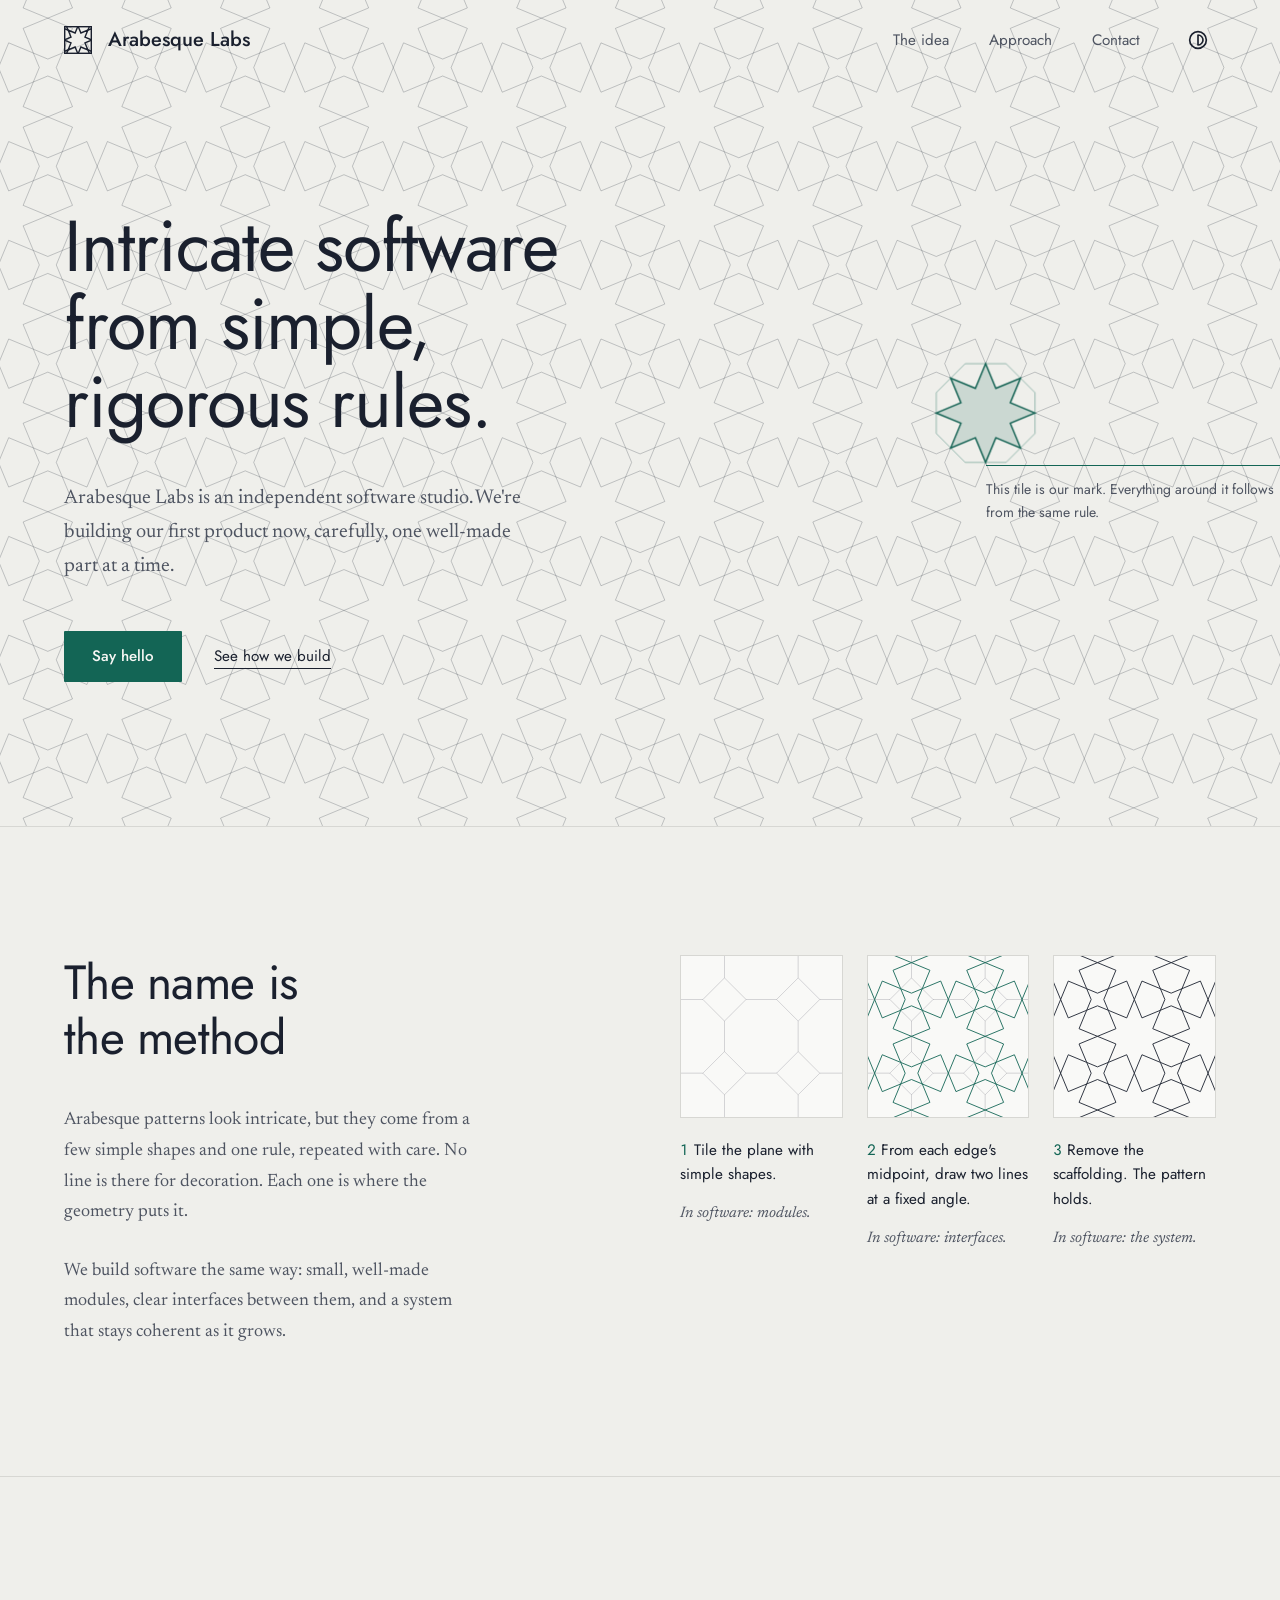
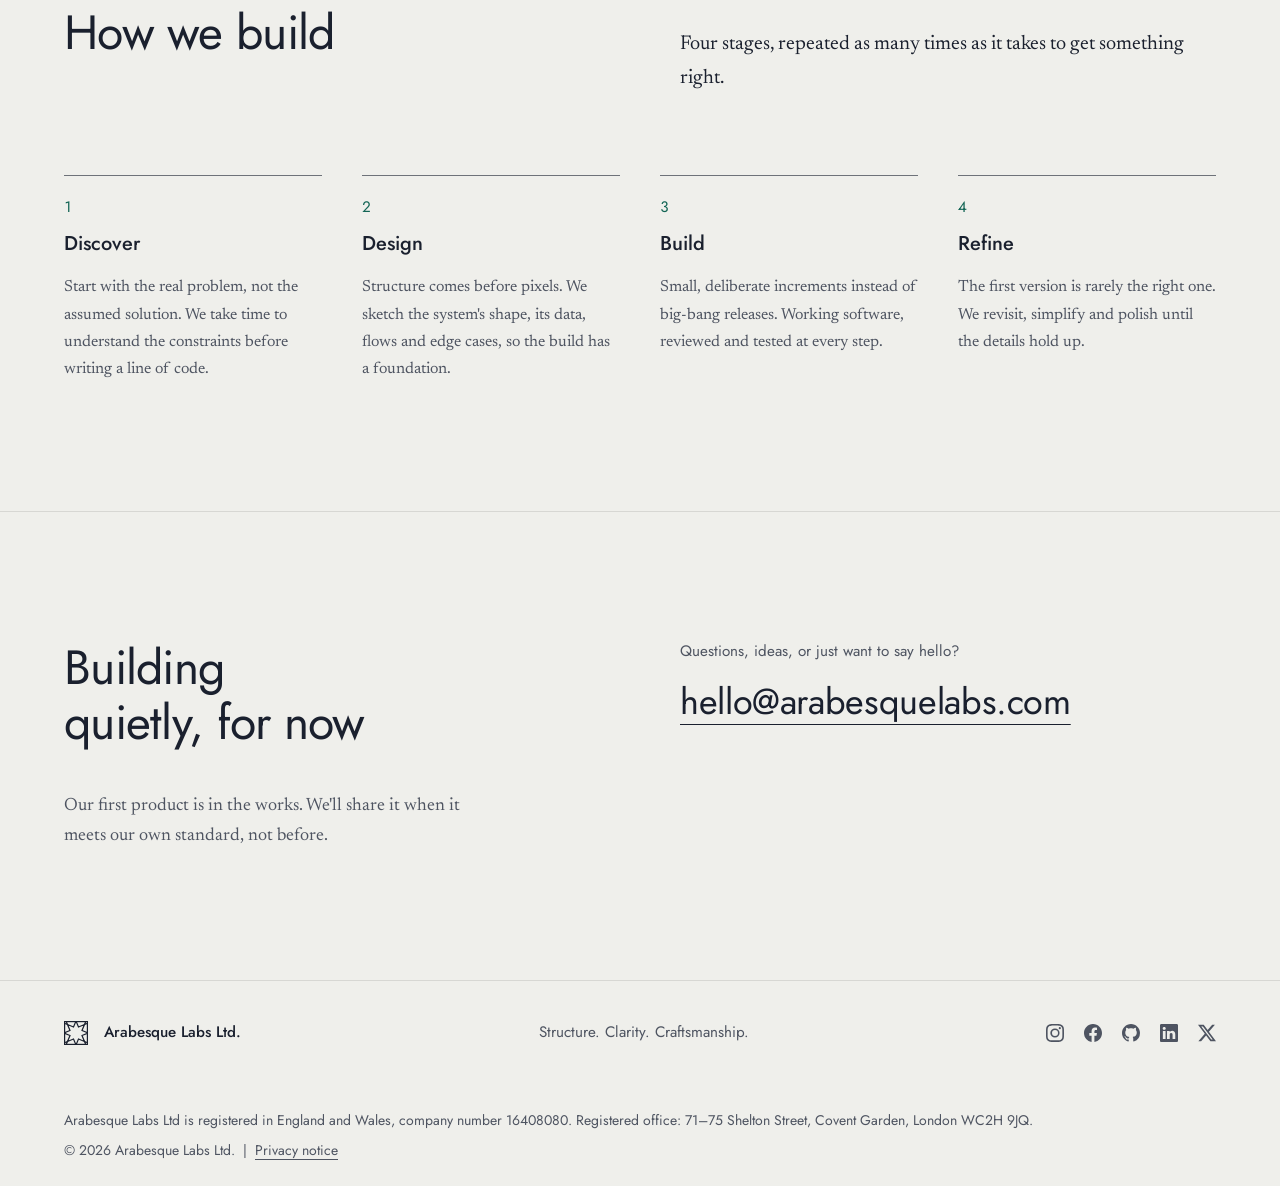
==== commit 2f9c16e2: "Edits to the new website" ====
--- a/index.html
+++ b/index.html
@@ -979,7 +979,7 @@
   0%, 70%, 100% { opacity: 1; }
   20%, 50% { opacity: 0; }
 }
-</style></head><body><!--$--><div class="min-h-screen bg-background"><section class="relative overflow-hidden border-b border-border"><div class="pointer-events-none absolute inset-0" aria-hidden="true"><svg viewBox="0 0 1440 940" preserveAspectRatio="xMidYMid slice" class="h-full w-full" aria-hidden="true" focusable="false"><g class="pattern-scaffold" fill="none" stroke="var(--color-pattern-scaffold)" stroke-width="1"><path d="M-57.27 -173.32L-89.79 -140.80L-135.79 -140.80L-168.32 -173.32L-168.32 -219.32L-135.79 -251.85L-89.79 -251.85L-57.27 -219.32Z"></path><path d="M-24.74 -140.80L-57.27 -108.27L-89.79 -140.80L-57.27 -173.32Z"></path><path d="M-57.27 -62.27L-89.79 -29.74L-135.79 -29.74L-168.32 -62.27L-168.32 -108.27L-135.79 -140.80L-89.79 -140.80L-57.27 -108.27Z"></path><path d="M-24.74 -29.74L-57.27 2.78L-89.79 -29.74L-57.27 -62.27Z"></path><path d="M-57.27 48.78L-89.79 81.31L-135.79 81.31L-168.32 48.78L-168.32 2.78L-135.79 -29.74L-89.79 -29.74L-57.27 2.78Z"></path><path d="M-24.74 81.31L-57.27 113.84L-89.79 81.31L-57.27 48.78Z"></path><path d="M-57.27 159.84L-89.79 192.37L-135.79 192.37L-168.32 159.84L-168.32 113.84L-135.79 81.31L-89.79 81.31L-57.27 113.84Z"></path><path d="M-24.74 192.37L-57.27 224.89L-89.79 192.37L-57.27 159.84Z"></path><path d="M-57.27 270.89L-89.79 303.42L-135.79 303.42L-168.32 270.89L-168.32 224.89L-135.79 192.37L-89.79 192.37L-57.27 224.89Z"></path><path d="M-24.74 303.42L-57.27 335.95L-89.79 303.42L-57.27 270.89Z"></path><path d="M-57.27 381.95L-89.79 414.47L-135.79 414.47L-168.32 381.95L-168.32 335.95L-135.79 303.42L-89.79 303.42L-57.27 335.95Z"></path><path d="M-24.74 414.47L-57.27 447.00L-89.79 414.47L-57.27 381.95Z"></path><path d="M-57.27 493.00L-89.79 525.53L-135.79 525.53L-168.32 493.00L-168.32 447.00L-135.79 414.47L-89.79 414.47L-57.27 447.00Z"></path><path d="M-24.74 525.53L-57.27 558.05L-89.79 525.53L-57.27 493.00Z"></path><path d="M-57.27 604.05L-89.79 636.58L-135.79 636.58L-168.32 604.05L-168.32 558.05L-135.79 525.53L-89.79 525.53L-57.27 558.05Z"></path><path d="M-24.74 636.58L-57.27 669.11L-89.79 636.58L-57.27 604.05Z"></path><path d="M-57.27 715.11L-89.79 747.63L-135.79 747.63L-168.32 715.11L-168.32 669.11L-135.79 636.58L-89.79 636.58L-57.27 669.11Z"></path><path d="M-24.74 747.63L-57.27 780.16L-89.79 747.63L-57.27 715.11Z"></path><path d="M-57.27 826.16L-89.79 858.69L-135.79 858.69L-168.32 826.16L-168.32 780.16L-135.79 747.63L-89.79 747.63L-57.27 780.16Z"></path><path d="M-24.74 858.69L-57.27 891.22L-89.79 858.69L-57.27 826.16Z"></path><path d="M-57.27 937.22L-89.79 969.74L-135.79 969.74L-168.32 937.22L-168.32 891.22L-135.79 858.69L-89.79 858.69L-57.27 891.22Z"></path><path d="M-24.74 969.74L-57.27 1002.27L-89.79 969.74L-57.27 937.22Z"></path><path d="M-57.27 1048.27L-89.79 1080.80L-135.79 1080.80L-168.32 1048.27L-168.32 1002.27L-135.79 969.74L-89.79 969.74L-57.27 1002.27Z"></path><path d="M-24.74 1080.80L-57.27 1113.32L-89.79 1080.80L-57.27 1048.27Z"></path><path d="M-57.27 1159.32L-89.79 1191.85L-135.79 1191.85L-168.32 1159.32L-168.32 1113.32L-135.79 1080.80L-89.79 1080.80L-57.27 1113.32Z"></path><path d="M-24.74 1191.85L-57.27 1224.38L-89.79 1191.85L-57.27 1159.32Z"></path><path d="M53.79 -173.32L21.26 -140.80L-24.74 -140.80L-57.27 -173.32L-57.27 -219.32L-24.74 -251.85L21.26 -251.85L53.79 -219.32Z"></path><path d="M86.32 -140.80L53.79 -108.27L21.26 -140.80L53.79 -173.32Z"></path><path d="M53.79 -62.27L21.26 -29.74L-24.74 -29.74L-57.27 -62.27L-57.27 -108.27L-24.74 -140.80L21.26 -140.80L53.79 -108.27Z"></path><path d="M86.32 -29.74L53.79 2.78L21.26 -29.74L53.79 -62.27Z"></path><path d="M53.79 48.78L21.26 81.31L-24.74 81.31L-57.27 48.78L-57.27 2.78L-24.74 -29.74L21.26 -29.74L53.79 2.78Z"></path><path d="M86.32 81.31L53.79 113.84L21.26 81.31L53.79 48.78Z"></path><path d="M53.79 159.84L21.26 192.37L-24.74 192.37L-57.27 159.84L-57.27 113.84L-24.74 81.31L21.26 81.31L53.79 113.84Z"></path><path d="M86.32 192.37L53.79 224.89L21.26 192.37L53.79 159.84Z"></path><path d="M53.79 270.89L21.26 303.42L-24.74 303.42L-57.27 270.89L-57.27 224.89L-24.74 192.37L21.26 192.37L53.79 224.89Z"></path><path d="M86.32 303.42L53.79 335.95L21.26 303.42L53.79 270.89Z"></path><path d="M53.79 381.95L21.26 414.47L-24.74 414.47L-57.27 381.95L-57.27 335.95L-24.74 303.42L21.26 303.42L53.79 335.95Z"></path><path d="M86.32 414.47L53.79 447.00L21.26 414.47L53.79 381.95Z"></path><path d="M53.79 493.00L21.26 525.53L-24.74 525.53L-57.27 493.00L-57.27 447.00L-24.74 414.47L21.26 414.47L53.79 447.00Z"></path><path d="M86.32 525.53L53.79 558.05L21.26 525.53L53.79 493.00Z"></path><path d="M53.79 604.05L21.26 636.58L-24.74 636.58L-57.27 604.05L-57.27 558.05L-24.74 525.53L21.26 525.53L53.79 558.05Z"></path><path d="M86.32 636.58L53.79 669.11L21.26 636.58L53.79 604.05Z"></path><path d="M53.79 715.11L21.26 747.63L-24.74 747.63L-57.27 715.11L-57.27 669.11L-24.74 636.58L21.26 636.58L53.79 669.11Z"></path><path d="M86.32 747.63L53.79 780.16L21.26 747.63L53.79 715.11Z"></path><path d="M53.79 826.16L21.26 858.69L-24.74 858.69L-57.27 826.16L-57.27 780.16L-24.74 747.63L21.26 747.63L53.79 780.16Z"></path><path d="M86.32 858.69L53.79 891.22L21.26 858.69L53.79 826.16Z"></path><path d="M53.79 937.22L21.26 969.74L-24.74 969.74L-57.27 937.22L-57.27 891.22L-24.74 858.69L21.26 858.69L53.79 891.22Z"></path><path d="M86.32 969.74L53.79 1002.27L21.26 969.74L53.79 937.22Z"></path><path d="M53.79 1048.27L21.26 1080.80L-24.74 1080.80L-57.27 1048.27L-57.27 1002.27L-24.74 969.74L21.26 969.74L53.79 1002.27Z"></path><path d="M86.32 1080.80L53.79 1113.32L21.26 1080.80L53.79 1048.27Z"></path><path d="M53.79 1159.32L21.26 1191.85L-24.74 1191.85L-57.27 1159.32L-57.27 1113.32L-24.74 1080.80L21.26 1080.80L53.79 1113.32Z"></path><path d="M86.32 1191.85L53.79 1224.38L21.26 1191.85L53.79 1159.32Z"></path><path d="M164.84 -173.32L132.32 -140.80L86.32 -140.80L53.79 -173.32L53.79 -219.32L86.32 -251.85L132.32 -251.85L164.84 -219.32Z"></path><path d="M197.37 -140.80L164.84 -108.27L132.32 -140.80L164.84 -173.32Z"></path><path d="M164.84 -62.27L132.32 -29.74L86.32 -29.74L53.79 -62.27L53.79 -108.27L86.32 -140.80L132.32 -140.80L164.84 -108.27Z"></path><path d="M197.37 -29.74L164.84 2.78L132.32 -29.74L164.84 -62.27Z"></path><path d="M164.84 48.78L132.32 81.31L86.32 81.31L53.79 48.78L53.79 2.78L86.32 -29.74L132.32 -29.74L164.84 2.78Z"></path><path d="M197.37 81.31L164.84 113.84L132.32 81.31L164.84 48.78Z"></path><path d="M164.84 159.84L132.32 192.37L86.32 192.37L53.79 159.84L53.79 113.84L86.32 81.31L132.32 81.31L164.84 113.84Z"></path><path d="M197.37 192.37L164.84 224.89L132.32 192.37L164.84 159.84Z"></path><path d="M164.84 270.89L132.32 303.42L86.32 303.42L53.79 270.89L53.79 224.89L86.32 192.37L132.32 192.37L164.84 224.89Z"></path><path d="M197.37 303.42L164.84 335.95L132.32 303.42L164.84 270.89Z"></path><path d="M164.84 381.95L132.32 414.47L86.32 414.47L53.79 381.95L53.79 335.95L86.32 303.42L132.32 303.42L164.84 335.95Z"></path><path d="M197.37 414.47L164.84 447.00L132.32 414.47L164.84 381.95Z"></path><path d="M164.84 493.00L132.32 525.53L86.32 525.53L53.79 493.00L53.79 447.00L86.32 414.47L132.32 414.47L164.84 447.00Z"></path><path d="M197.37 525.53L164.84 558.05L132.32 525.53L164.84 493.00Z"></path><path d="M164.84 604.05L132.32 636.58L86.32 636.58L53.79 604.05L53.79 558.05L86.32 525.53L132.32 525.53L164.84 558.05Z"></path><path d="M197.37 636.58L164.84 669.11L132.32 636.58L164.84 604.05Z"></path><path d="M164.84 715.11L132.32 747.63L86.32 747.63L53.79 715.11L53.79 669.11L86.32 636.58L132.32 636.58L164.84 669.11Z"></path><path d="M197.37 747.63L164.84 780.16L132.32 747.63L164.84 715.11Z"></path><path d="M164.84 826.16L132.32 858.69L86.32 858.69L53.79 826.16L53.79 780.16L86.32 747.63L132.32 747.63L164.84 780.16Z"></path><path d="M197.37 858.69L164.84 891.22L132.32 858.69L164.84 826.16Z"></path><path d="M164.84 937.22L132.32 969.74L86.32 969.74L53.79 937.22L53.79 891.22L86.32 858.69L132.32 858.69L164.84 891.22Z"></path><path d="M197.37 969.74L164.84 1002.27L132.32 969.74L164.84 937.22Z"></path><path d="M164.84 1048.27L132.32 1080.80L86.32 1080.80L53.79 1048.27L53.79 1002.27L86.32 969.74L132.32 969.74L164.84 1002.27Z"></path><path d="M197.37 1080.80L164.84 1113.32L132.32 1080.80L164.84 1048.27Z"></path><path d="M164.84 1159.32L132.32 1191.85L86.32 1191.85L53.79 1159.32L53.79 1113.32L86.32 1080.80L132.32 1080.80L164.84 1113.32Z"></path><path d="M197.37 1191.85L164.84 1224.38L132.32 1191.85L164.84 1159.32Z"></path><path d="M275.90 -173.32L243.37 -140.80L197.37 -140.80L164.84 -173.32L164.84 -219.32L197.37 -251.85L243.37 -251.85L275.90 -219.32Z"></path><path d="M308.42 -140.80L275.90 -108.27L243.37 -140.80L275.90 -173.32Z"></path><path d="M275.90 -62.27L243.37 -29.74L197.37 -29.74L164.84 -62.27L164.84 -108.27L197.37 -140.80L243.37 -140.80L275.90 -108.27Z"></path><path d="M308.42 -29.74L275.90 2.78L243.37 -29.74L275.90 -62.27Z"></path><path d="M275.90 48.78L243.37 81.31L197.37 81.31L164.84 48.78L164.84 2.78L197.37 -29.74L243.37 -29.74L275.90 2.78Z"></path><path d="M308.42 81.31L275.90 113.84L243.37 81.31L275.90 48.78Z"></path><path d="M275.90 159.84L243.37 192.37L197.37 192.37L164.84 159.84L164.84 113.84L197.37 81.31L243.37 81.31L275.90 113.84Z"></path><path d="M308.42 192.37L275.90 224.89L243.37 192.37L275.90 159.84Z"></path><path d="M275.90 270.89L243.37 303.42L197.37 303.42L164.84 270.89L164.84 224.89L197.37 192.37L243.37 192.37L275.90 224.89Z"></path><path d="M308.42 303.42L275.90 335.95L243.37 303.42L275.90 270.89Z"></path><path d="M275.90 381.95L243.37 414.47L197.37 414.47L164.84 381.95L164.84 335.95L197.37 303.42L243.37 303.42L275.90 335.95Z"></path><path d="M308.42 414.47L275.90 447.00L243.37 414.47L275.90 381.95Z"></path><path d="M275.90 493.00L243.37 525.53L197.37 525.53L164.84 493.00L164.84 447.00L197.37 414.47L243.37 414.47L275.90 447.00Z"></path><path d="M308.42 525.53L275.90 558.05L243.37 525.53L275.90 493.00Z"></path><path d="M275.90 604.05L243.37 636.58L197.37 636.58L164.84 604.05L164.84 558.05L197.37 525.53L243.37 525.53L275.90 558.05Z"></path><path d="M308.42 636.58L275.90 669.11L243.37 636.58L275.90 604.05Z"></path><path d="M275.90 715.11L243.37 747.63L197.37 747.63L164.84 715.11L164.84 669.11L197.37 636.58L243.37 636.58L275.90 669.11Z"></path><path d="M308.42 747.63L275.90 780.16L243.37 747.63L275.90 715.11Z"></path><path d="M275.90 826.16L243.37 858.69L197.37 858.69L164.84 826.16L164.84 780.16L197.37 747.63L243.37 747.63L275.90 780.16Z"></path><path d="M308.42 858.69L275.90 891.22L243.37 858.69L275.90 826.16Z"></path><path d="M275.90 937.22L243.37 969.74L197.37 969.74L164.84 937.22L164.84 891.22L197.37 858.69L243.37 858.69L275.90 891.22Z"></path><path d="M308.42 969.74L275.90 1002.27L243.37 969.74L275.90 937.22Z"></path><path d="M275.90 1048.27L243.37 1080.80L197.37 1080.80L164.84 1048.27L164.84 1002.27L197.37 969.74L243.37 969.74L275.90 1002.27Z"></path><path d="M308.42 1080.80L275.90 1113.32L243.37 1080.80L275.90 1048.27Z"></path><path d="M275.90 1159.32L243.37 1191.85L197.37 1191.85L164.84 1159.32L164.84 1113.32L197.37 1080.80L243.37 1080.80L275.90 1113.32Z"></path><path d="M308.42 1191.85L275.90 1224.38L243.37 1191.85L275.90 1159.32Z"></path><path d="M386.95 -173.32L354.42 -140.80L308.42 -140.80L275.90 -173.32L275.90 -219.32L308.42 -251.85L354.42 -251.85L386.95 -219.32Z"></path><path d="M419.48 -140.80L386.95 -108.27L354.42 -140.80L386.95 -173.32Z"></path><path d="M386.95 -62.27L354.42 -29.74L308.42 -29.74L275.90 -62.27L275.90 -108.27L308.42 -140.80L354.42 -140.80L386.95 -108.27Z"></path><path d="M419.48 -29.74L386.95 2.78L354.42 -29.74L386.95 -62.27Z"></path><path d="M386.95 48.78L354.42 81.31L308.42 81.31L275.90 48.78L275.90 2.78L308.42 -29.74L354.42 -29.74L386.95 2.78Z"></path><path d="M419.48 81.31L386.95 113.84L354.42 81.31L386.95 48.78Z"></path><path d="M386.95 159.84L354.42 192.37L308.42 192.37L275.90 159.84L275.90 113.84L308.42 81.31L354.42 81.31L386.95 113.84Z"></path><path d="M419.48 192.37L386.95 224.89L354.42 192.37L386.95 159.84Z"></path><path d="M386.95 270.89L354.42 303.42L308.42 303.42L275.90 270.89L275.90 224.89L308.42 192.37L354.42 192.37L386.95 224.89Z"></path><path d="M419.48 303.42L386.95 335.95L354.42 303.42L386.95 270.89Z"></path><path d="M386.95 381.95L354.42 414.47L308.42 414.47L275.90 381.95L275.90 335.95L308.42 303.42L354.42 303.42L386.95 335.95Z"></path><path d="M419.48 414.47L386.95 447.00L354.42 414.47L386.95 381.95Z"></path><path d="M386.95 493.00L354.42 525.53L308.42 525.53L275.90 493.00L275.90 447.00L308.42 414.47L354.42 414.47L386.95 447.00Z"></path><path d="M419.48 525.53L386.95 558.05L354.42 525.53L386.95 493.00Z"></path><path d="M386.95 604.05L354.42 636.58L308.42 636.58L275.90 604.05L275.90 558.05L308.42 525.53L354.42 525.53L386.95 558.05Z"></path><path d="M419.48 636.58L386.95 669.11L354.42 636.58L386.95 604.05Z"></path><path d="M386.95 715.11L354.42 747.63L308.42 747.63L275.90 715.11L275.90 669.11L308.42 636.58L354.42 636.58L386.95 669.11Z"></path><path d="M419.48 747.63L386.95 780.16L354.42 747.63L386.95 715.11Z"></path><path d="M386.95 826.16L354.42 858.69L308.42 858.69L275.90 826.16L275.90 780.16L308.42 747.63L354.42 747.63L386.95 780.16Z"></path><path d="M419.48 858.69L386.95 891.22L354.42 858.69L386.95 826.16Z"></path><path d="M386.95 937.22L354.42 969.74L308.42 969.74L275.90 937.22L275.90 891.22L308.42 858.69L354.42 858.69L386.95 891.22Z"></path><path d="M419.48 969.74L386.95 1002.27L354.42 969.74L386.95 937.22Z"></path><path d="M386.95 1048.27L354.42 1080.80L308.42 1080.80L275.90 1048.27L275.90 1002.27L308.42 969.74L354.42 969.74L386.95 1002.27Z"></path><path d="M419.48 1080.80L386.95 1113.32L354.42 1080.80L386.95 1048.27Z"></path><path d="M386.95 1159.32L354.42 1191.85L308.42 1191.85L275.90 1159.32L275.90 1113.32L308.42 1080.80L354.42 1080.80L386.95 1113.32Z"></path><path d="M419.48 1191.85L386.95 1224.38L354.42 1191.85L386.95 1159.32Z"></path><path d="M498.00 -173.32L465.48 -140.80L419.48 -140.80L386.95 -173.32L386.95 -219.32L419.48 -251.85L465.48 -251.85L498.00 -219.32Z"></path><path d="M530.53 -140.80L498.00 -108.27L465.48 -140.80L498.00 -173.32Z"></path><path d="M498.00 -62.27L465.48 -29.74L419.48 -29.74L386.95 -62.27L386.95 -108.27L419.48 -140.80L465.48 -140.80L498.00 -108.27Z"></path><path d="M530.53 -29.74L498.00 2.78L465.48 -29.74L498.00 -62.27Z"></path><path d="M498.00 48.78L465.48 81.31L419.48 81.31L386.95 48.78L386.95 2.78L419.48 -29.74L465.48 -29.74L498.00 2.78Z"></path><path d="M530.53 81.31L498.00 113.84L465.48 81.31L498.00 48.78Z"></path><path d="M498.00 159.84L465.48 192.37L419.48 192.37L386.95 159.84L386.95 113.84L419.48 81.31L465.48 81.31L498.00 113.84Z"></path><path d="M530.53 192.37L498.00 224.89L465.48 192.37L498.00 159.84Z"></path><path d="M498.00 270.89L465.48 303.42L419.48 303.42L386.95 270.89L386.95 224.89L419.48 192.37L465.48 192.37L498.00 224.89Z"></path><path d="M530.53 303.42L498.00 335.95L465.48 303.42L498.00 270.89Z"></path><path d="M498.00 381.95L465.48 414.47L419.48 414.47L386.95 381.95L386.95 335.95L419.48 303.42L465.48 303.42L498.00 335.95Z"></path><path d="M530.53 414.47L498.00 447.00L465.48 414.47L498.00 381.95Z"></path><path d="M498.00 493.00L465.48 525.53L419.48 525.53L386.95 493.00L386.95 447.00L419.48 414.47L465.48 414.47L498.00 447.00Z"></path><path d="M530.53 525.53L498.00 558.05L465.48 525.53L498.00 493.00Z"></path><path d="M498.00 604.05L465.48 636.58L419.48 636.58L386.95 604.05L386.95 558.05L419.48 525.53L465.48 525.53L498.00 558.05Z"></path><path d="M530.53 636.58L498.00 669.11L465.48 636.58L498.00 604.05Z"></path><path d="M498.00 715.11L465.48 747.63L419.48 747.63L386.95 715.11L386.95 669.11L419.48 636.58L465.48 636.58L498.00 669.11Z"></path><path d="M530.53 747.63L498.00 780.16L465.48 747.63L498.00 715.11Z"></path><path d="M498.00 826.16L465.48 858.69L419.48 858.69L386.95 826.16L386.95 780.16L419.48 747.63L465.48 747.63L498.00 780.16Z"></path><path d="M530.53 858.69L498.00 891.22L465.48 858.69L498.00 826.16Z"></path><path d="M498.00 937.22L465.48 969.74L419.48 969.74L386.95 937.22L386.95 891.22L419.48 858.69L465.48 858.69L498.00 891.22Z"></path><path d="M530.53 969.74L498.00 1002.27L465.48 969.74L498.00 937.22Z"></path><path d="M498.00 1048.27L465.48 1080.80L419.48 1080.80L386.95 1048.27L386.95 1002.27L419.48 969.74L465.48 969.74L498.00 1002.27Z"></path><path d="M530.53 1080.80L498.00 1113.32L465.48 1080.80L498.00 1048.27Z"></path><path d="M498.00 1159.32L465.48 1191.85L419.48 1191.85L386.95 1159.32L386.95 1113.32L419.48 1080.80L465.48 1080.80L498.00 1113.32Z"></path><path d="M530.53 1191.85L498.00 1224.38L465.48 1191.85L498.00 1159.32Z"></path><path d="M609.06 -173.32L576.53 -140.80L530.53 -140.80L498.00 -173.32L498.00 -219.32L530.53 -251.85L576.53 -251.85L609.06 -219.32Z"></path><path d="M641.58 -140.80L609.06 -108.27L576.53 -140.80L609.06 -173.32Z"></path><path d="M609.06 -62.27L576.53 -29.74L530.53 -29.74L498.00 -62.27L498.00 -108.27L530.53 -140.80L576.53 -140.80L609.06 -108.27Z"></path><path d="M641.58 -29.74L609.06 2.78L576.53 -29.74L609.06 -62.27Z"></path><path d="M609.06 48.78L576.53 81.31L530.53 81.31L498.00 48.78L498.00 2.78L530.53 -29.74L576.53 -29.74L609.06 2.78Z"></path><path d="M641.58 81.31L609.06 113.84L576.53 81.31L609.06 48.78Z"></path><path d="M609.06 159.84L576.53 192.37L530.53 192.37L498.00 159.84L498.00 113.84L530.53 81.31L576.53 81.31L609.06 113.84Z"></path><path d="M641.58 192.37L609.06 224.89L576.53 192.37L609.06 159.84Z"></path><path d="M609.06 270.89L576.53 303.42L530.53 303.42L498.00 270.89L498.00 224.89L530.53 192.37L576.53 192.37L609.06 224.89Z"></path><path d="M641.58 303.42L609.06 335.95L576.53 303.42L609.06 270.89Z"></path><path d="M609.06 381.95L576.53 414.47L530.53 414.47L498.00 381.95L498.00 335.95L530.53 303.42L576.53 303.42L609.06 335.95Z"></path><path d="M641.58 414.47L609.06 447.00L576.53 414.47L609.06 381.95Z"></path><path d="M609.06 493.00L576.53 525.53L530.53 525.53L498.00 493.00L498.00 447.00L530.53 414.47L576.53 414.47L609.06 447.00Z"></path><path d="M641.58 525.53L609.06 558.05L576.53 525.53L609.06 493.00Z"></path><path d="M609.06 604.05L576.53 636.58L530.53 636.58L498.00 604.05L498.00 558.05L530.53 525.53L576.53 525.53L609.06 558.05Z"></path><path d="M641.58 636.58L609.06 669.11L576.53 636.58L609.06 604.05Z"></path><path d="M609.06 715.11L576.53 747.63L530.53 747.63L498.00 715.11L498.00 669.11L530.53 636.58L576.53 636.58L609.06 669.11Z"></path><path d="M641.58 747.63L609.06 780.16L576.53 747.63L609.06 715.11Z"></path><path d="M609.06 826.16L576.53 858.69L530.53 858.69L498.00 826.16L498.00 780.16L530.53 747.63L576.53 747.63L609.06 780.16Z"></path><path d="M641.58 858.69L609.06 891.22L576.53 858.69L609.06 826.16Z"></path><path d="M609.06 937.22L576.53 969.74L530.53 969.74L498.00 937.22L498.00 891.22L530.53 858.69L576.53 858.69L609.06 891.22Z"></path><path d="M641.58 969.74L609.06 1002.27L576.53 969.74L609.06 937.22Z"></path><path d="M609.06 1048.27L576.53 1080.80L530.53 1080.80L498.00 1048.27L498.00 1002.27L530.53 969.74L576.53 969.74L609.06 1002.27Z"></path><path d="M641.58 1080.80L609.06 1113.32L576.53 1080.80L609.06 1048.27Z"></path><path d="M609.06 1159.32L576.53 1191.85L530.53 1191.85L498.00 1159.32L498.00 1113.32L530.53 1080.80L576.53 1080.80L609.06 1113.32Z"></path><path d="M641.58 1191.85L609.06 1224.38L576.53 1191.85L609.06 1159.32Z"></path><path d="M720.11 -173.32L687.58 -140.80L641.58 -140.80L609.06 -173.32L609.06 -219.32L641.58 -251.85L687.58 -251.85L720.11 -219.32Z"></path><path d="M752.64 -140.80L720.11 -108.27L687.58 -140.80L720.11 -173.32Z"></path><path d="M720.11 -62.27L687.58 -29.74L641.58 -29.74L609.06 -62.27L609.06 -108.27L641.58 -140.80L687.58 -140.80L720.11 -108.27Z"></path><path d="M752.64 -29.74L720.11 2.78L687.58 -29.74L720.11 -62.27Z"></path><path d="M720.11 48.78L687.58 81.31L641.58 81.31L609.06 48.78L609.06 2.78L641.58 -29.74L687.58 -29.74L720.11 2.78Z"></path><path d="M752.64 81.31L720.11 113.84L687.58 81.31L720.11 48.78Z"></path><path d="M720.11 159.84L687.58 192.37L641.58 192.37L609.06 159.84L609.06 113.84L641.58 81.31L687.58 81.31L720.11 113.84Z"></path><path d="M752.64 192.37L720.11 224.89L687.58 192.37L720.11 159.84Z"></path><path d="M720.11 270.89L687.58 303.42L641.58 303.42L609.06 270.89L609.06 224.89L641.58 192.37L687.58 192.37L720.11 224.89Z"></path><path d="M752.64 303.42L720.11 335.95L687.58 303.42L720.11 270.89Z"></path><path d="M720.11 381.95L687.58 414.47L641.58 414.47L609.06 381.95L609.06 335.95L641.58 303.42L687.58 303.42L720.11 335.95Z"></path><path d="M752.64 414.47L720.11 447.00L687.58 414.47L720.11 381.95Z"></path><path d="M720.11 493.00L687.58 525.53L641.58 525.53L609.06 493.00L609.06 447.00L641.58 414.47L687.58 414.47L720.11 447.00Z"></path><path d="M752.64 525.53L720.11 558.05L687.58 525.53L720.11 493.00Z"></path><path d="M720.11 604.05L687.58 636.58L641.58 636.58L609.06 604.05L609.06 558.05L641.58 525.53L687.58 525.53L720.11 558.05Z"></path><path d="M752.64 636.58L720.11 669.11L687.58 636.58L720.11 604.05Z"></path><path d="M720.11 715.11L687.58 747.63L641.58 747.63L609.06 715.11L609.06 669.11L641.58 636.58L687.58 636.58L720.11 669.11Z"></path><path d="M752.64 747.63L720.11 780.16L687.58 747.63L720.11 715.11Z"></path><path d="M720.11 826.16L687.58 858.69L641.58 858.69L609.06 826.16L609.06 780.16L641.58 747.63L687.58 747.63L720.11 780.16Z"></path><path d="M752.64 858.69L720.11 891.22L687.58 858.69L720.11 826.16Z"></path><path d="M720.11 937.22L687.58 969.74L641.58 969.74L609.06 937.22L609.06 891.22L641.58 858.69L687.58 858.69L720.11 891.22Z"></path><path d="M752.64 969.74L720.11 1002.27L687.58 969.74L720.11 937.22Z"></path><path d="M720.11 1048.27L687.58 1080.80L641.58 1080.80L609.06 1048.27L609.06 1002.27L641.58 969.74L687.58 969.74L720.11 1002.27Z"></path><path d="M752.64 1080.80L720.11 1113.32L687.58 1080.80L720.11 1048.27Z"></path><path d="M720.11 1159.32L687.58 1191.85L641.58 1191.85L609.06 1159.32L609.06 1113.32L641.58 1080.80L687.58 1080.80L720.11 1113.32Z"></path><path d="M752.64 1191.85L720.11 1224.38L687.58 1191.85L720.11 1159.32Z"></path><path d="M831.17 -173.32L798.64 -140.80L752.64 -140.80L720.11 -173.32L720.11 -219.32L752.64 -251.85L798.64 -251.85L831.17 -219.32Z"></path><path d="M863.69 -140.80L831.17 -108.27L798.64 -140.80L831.17 -173.32Z"></path><path d="M831.17 -62.27L798.64 -29.74L752.64 -29.74L720.11 -62.27L720.11 -108.27L752.64 -140.80L798.64 -140.80L831.17 -108.27Z"></path><path d="M863.69 -29.74L831.17 2.78L798.64 -29.74L831.17 -62.27Z"></path><path d="M831.17 48.78L798.64 81.31L752.64 81.31L720.11 48.78L720.11 2.78L752.64 -29.74L798.64 -29.74L831.17 2.78Z"></path><path d="M863.69 81.31L831.17 113.84L798.64 81.31L831.17 48.78Z"></path><path d="M831.17 159.84L798.64 192.37L752.64 192.37L720.11 159.84L720.11 113.84L752.64 81.31L798.64 81.31L831.17 113.84Z"></path><path d="M863.69 192.37L831.17 224.89L798.64 192.37L831.17 159.84Z"></path><path d="M831.17 270.89L798.64 303.42L752.64 303.42L720.11 270.89L720.11 224.89L752.64 192.37L798.64 192.37L831.17 224.89Z"></path><path d="M863.69 303.42L831.17 335.95L798.64 303.42L831.17 270.89Z"></path><path d="M831.17 381.95L798.64 414.47L752.64 414.47L720.11 381.95L720.11 335.95L752.64 303.42L798.64 303.42L831.17 335.95Z"></path><path d="M863.69 414.47L831.17 447.00L798.64 414.47L831.17 381.95Z"></path><path d="M831.17 493.00L798.64 525.53L752.64 525.53L720.11 493.00L720.11 447.00L752.64 414.47L798.64 414.47L831.17 447.00Z"></path><path d="M863.69 525.53L831.17 558.05L798.64 525.53L831.17 493.00Z"></path><path d="M831.17 604.05L798.64 636.58L752.64 636.58L720.11 604.05L720.11 558.05L752.64 525.53L798.64 525.53L831.17 558.05Z"></path><path d="M863.69 636.58L831.17 669.11L798.64 636.58L831.17 604.05Z"></path><path d="M831.17 715.11L798.64 747.63L752.64 747.63L720.11 715.11L720.11 669.11L752.64 636.58L798.64 636.58L831.17 669.11Z"></path><path d="M863.69 747.63L831.17 780.16L798.64 747.63L831.17 715.11Z"></path><path d="M831.17 826.16L798.64 858.69L752.64 858.69L720.11 826.16L720.11 780.16L752.64 747.63L798.64 747.63L831.17 780.16Z"></path><path d="M863.69 858.69L831.17 891.22L798.64 858.69L831.17 826.16Z"></path><path d="M831.17 937.22L798.64 969.74L752.64 969.74L720.11 937.22L720.11 891.22L752.64 858.69L798.64 858.69L831.17 891.22Z"></path><path d="M863.69 969.74L831.17 1002.27L798.64 969.74L831.17 937.22Z"></path><path d="M831.17 1048.27L798.64 1080.80L752.64 1080.80L720.11 1048.27L720.11 1002.27L752.64 969.74L798.64 969.74L831.17 1002.27Z"></path><path d="M863.69 1080.80L831.17 1113.32L798.64 1080.80L831.17 1048.27Z"></path><path d="M831.17 1159.32L798.64 1191.85L752.64 1191.85L720.11 1159.32L720.11 1113.32L752.64 1080.80L798.64 1080.80L831.17 1113.32Z"></path><path d="M863.69 1191.85L831.17 1224.38L798.64 1191.85L831.17 1159.32Z"></path><path d="M942.22 -173.32L909.69 -140.80L863.69 -140.80L831.17 -173.32L831.17 -219.32L863.69 -251.85L909.69 -251.85L942.22 -219.32Z"></path><path d="M974.75 -140.80L942.22 -108.27L909.69 -140.80L942.22 -173.32Z"></path><path d="M942.22 -62.27L909.69 -29.74L863.69 -29.74L831.17 -62.27L831.17 -108.27L863.69 -140.80L909.69 -140.80L942.22 -108.27Z"></path><path d="M974.75 -29.74L942.22 2.78L909.69 -29.74L942.22 -62.27Z"></path><path d="M942.22 48.78L909.69 81.31L863.69 81.31L831.17 48.78L831.17 2.78L863.69 -29.74L909.69 -29.74L942.22 2.78Z"></path><path d="M974.75 81.31L942.22 113.84L909.69 81.31L942.22 48.78Z"></path><path d="M942.22 159.84L909.69 192.37L863.69 192.37L831.17 159.84L831.17 113.84L863.69 81.31L909.69 81.31L942.22 113.84Z"></path><path d="M974.75 192.37L942.22 224.89L909.69 192.37L942.22 159.84Z"></path><path d="M942.22 270.89L909.69 303.42L863.69 303.42L831.17 270.89L831.17 224.89L863.69 192.37L909.69 192.37L942.22 224.89Z"></path><path d="M974.75 303.42L942.22 335.95L909.69 303.42L942.22 270.89Z"></path><path d="M942.22 381.95L909.69 414.47L863.69 414.47L831.17 381.95L831.17 335.95L863.69 303.42L909.69 303.42L942.22 335.95Z"></path><path d="M974.75 414.47L942.22 447.00L909.69 414.47L942.22 381.95Z"></path><path d="M942.22 493.00L909.69 525.53L863.69 525.53L831.17 493.00L831.17 447.00L863.69 414.47L909.69 414.47L942.22 447.00Z"></path><path d="M974.75 525.53L942.22 558.05L909.69 525.53L942.22 493.00Z"></path><path d="M942.22 604.05L909.69 636.58L863.69 636.58L831.17 604.05L831.17 558.05L863.69 525.53L909.69 525.53L942.22 558.05Z"></path><path d="M974.75 636.58L942.22 669.11L909.69 636.58L942.22 604.05Z"></path><path d="M942.22 715.11L909.69 747.63L863.69 747.63L831.17 715.11L831.17 669.11L863.69 636.58L909.69 636.58L942.22 669.11Z"></path><path d="M974.75 747.63L942.22 780.16L909.69 747.63L942.22 715.11Z"></path><path d="M942.22 826.16L909.69 858.69L863.69 858.69L831.17 826.16L831.17 780.16L863.69 747.63L909.69 747.63L942.22 780.16Z"></path><path d="M974.75 858.69L942.22 891.22L909.69 858.69L942.22 826.16Z"></path><path d="M942.22 937.22L909.69 969.74L863.69 969.74L831.17 937.22L831.17 891.22L863.69 858.69L909.69 858.69L942.22 891.22Z"></path><path d="M974.75 969.74L942.22 1002.27L909.69 969.74L942.22 937.22Z"></path><path d="M942.22 1048.27L909.69 1080.80L863.69 1080.80L831.17 1048.27L831.17 1002.27L863.69 969.74L909.69 969.74L942.22 1002.27Z"></path><path d="M974.75 1080.80L942.22 1113.32L909.69 1080.80L942.22 1048.27Z"></path><path d="M942.22 1159.32L909.69 1191.85L863.69 1191.85L831.17 1159.32L831.17 1113.32L863.69 1080.80L909.69 1080.80L942.22 1113.32Z"></path><path d="M974.75 1191.85L942.22 1224.38L909.69 1191.85L942.22 1159.32Z"></path><path d="M1053.27 -173.32L1020.75 -140.80L974.75 -140.80L942.22 -173.32L942.22 -219.32L974.75 -251.85L1020.75 -251.85L1053.27 -219.32Z"></path><path d="M1085.80 -140.80L1053.27 -108.27L1020.75 -140.80L1053.27 -173.32Z"></path><path d="M1053.27 -62.27L1020.75 -29.74L974.75 -29.74L942.22 -62.27L942.22 -108.27L974.75 -140.80L1020.75 -140.80L1053.27 -108.27Z"></path><path d="M1085.80 -29.74L1053.27 2.78L1020.75 -29.74L1053.27 -62.27Z"></path><path d="M1053.27 48.78L1020.75 81.31L974.75 81.31L942.22 48.78L942.22 2.78L974.75 -29.74L1020.75 -29.74L1053.27 2.78Z"></path><path d="M1085.80 81.31L1053.27 113.84L1020.75 81.31L1053.27 48.78Z"></path><path d="M1053.27 159.84L1020.75 192.37L974.75 192.37L942.22 159.84L942.22 113.84L974.75 81.31L1020.75 81.31L1053.27 113.84Z"></path><path d="M1085.80 192.37L1053.27 224.89L1020.75 192.37L1053.27 159.84Z"></path><path d="M1053.27 270.89L1020.75 303.42L974.75 303.42L942.22 270.89L942.22 224.89L974.75 192.37L1020.75 192.37L1053.27 224.89Z"></path><path d="M1085.80 303.42L1053.27 335.95L1020.75 303.42L1053.27 270.89Z"></path><path d="M1053.27 381.95L1020.75 414.47L974.75 414.47L942.22 381.95L942.22 335.95L974.75 303.42L1020.75 303.42L1053.27 335.95Z"></path><path d="M1085.80 414.47L1053.27 447.00L1020.75 414.47L1053.27 381.95Z"></path><path d="M1053.27 493.00L1020.75 525.53L974.75 525.53L942.22 493.00L942.22 447.00L974.75 414.47L1020.75 414.47L1053.27 447.00Z"></path><path d="M1085.80 525.53L1053.27 558.05L1020.75 525.53L1053.27 493.00Z"></path><path d="M1053.27 604.05L1020.75 636.58L974.75 636.58L942.22 604.05L942.22 558.05L974.75 525.53L1020.75 525.53L1053.27 558.05Z"></path><path d="M1085.80 636.58L1053.27 669.11L1020.75 636.58L1053.27 604.05Z"></path><path d="M1053.27 715.11L1020.75 747.63L974.75 747.63L942.22 715.11L942.22 669.11L974.75 636.58L1020.75 636.58L1053.27 669.11Z"></path><path d="M1085.80 747.63L1053.27 780.16L1020.75 747.63L1053.27 715.11Z"></path><path d="M1053.27 826.16L1020.75 858.69L974.75 858.69L942.22 826.16L942.22 780.16L974.75 747.63L1020.75 747.63L1053.27 780.16Z"></path><path d="M1085.80 858.69L1053.27 891.22L1020.75 858.69L1053.27 826.16Z"></path><path d="M1053.27 937.22L1020.75 969.74L974.75 969.74L942.22 937.22L942.22 891.22L974.75 858.69L1020.75 858.69L1053.27 891.22Z"></path><path d="M1085.80 969.74L1053.27 1002.27L1020.75 969.74L1053.27 937.22Z"></path><path d="M1053.27 1048.27L1020.75 1080.80L974.75 1080.80L942.22 1048.27L942.22 1002.27L974.75 969.74L1020.75 969.74L1053.27 1002.27Z"></path><path d="M1085.80 1080.80L1053.27 1113.32L1020.75 1080.80L1053.27 1048.27Z"></path><path d="M1053.27 1159.32L1020.75 1191.85L974.75 1191.85L942.22 1159.32L942.22 1113.32L974.75 1080.80L1020.75 1080.80L1053.27 1113.32Z"></path><path d="M1085.80 1191.85L1053.27 1224.38L1020.75 1191.85L1053.27 1159.32Z"></path><path d="M1164.33 -173.32L1131.80 -140.80L1085.80 -140.80L1053.27 -173.32L1053.27 -219.32L1085.80 -251.85L1131.80 -251.85L1164.33 -219.32Z"></path><path d="M1196.85 -140.80L1164.33 -108.27L1131.80 -140.80L1164.33 -173.32Z"></path><path d="M1164.33 -62.27L1131.80 -29.74L1085.80 -29.74L1053.27 -62.27L1053.27 -108.27L1085.80 -140.80L1131.80 -140.80L1164.33 -108.27Z"></path><path d="M1196.85 -29.74L1164.33 2.78L1131.80 -29.74L1164.33 -62.27Z"></path><path d="M1164.33 48.78L1131.80 81.31L1085.80 81.31L1053.27 48.78L1053.27 2.78L1085.80 -29.74L1131.80 -29.74L1164.33 2.78Z"></path><path d="M1196.85 81.31L1164.33 113.84L1131.80 81.31L1164.33 48.78Z"></path><path d="M1164.33 159.84L1131.80 192.37L1085.80 192.37L1053.27 159.84L1053.27 113.84L1085.80 81.31L1131.80 81.31L1164.33 113.84Z"></path><path d="M1196.85 192.37L1164.33 224.89L1131.80 192.37L1164.33 159.84Z"></path><path d="M1164.33 270.89L1131.80 303.42L1085.80 303.42L1053.27 270.89L1053.27 224.89L1085.80 192.37L1131.80 192.37L1164.33 224.89Z"></path><path d="M1196.85 303.42L1164.33 335.95L1131.80 303.42L1164.33 270.89Z"></path><path d="M1164.33 381.95L1131.80 414.47L1085.80 414.47L1053.27 381.95L1053.27 335.95L1085.80 303.42L1131.80 303.42L1164.33 335.95Z"></path><path d="M1196.85 414.47L1164.33 447.00L1131.80 414.47L1164.33 381.95Z"></path><path d="M1164.33 493.00L1131.80 525.53L1085.80 525.53L1053.27 493.00L1053.27 447.00L1085.80 414.47L1131.80 414.47L1164.33 447.00Z"></path><path d="M1196.85 525.53L1164.33 558.05L1131.80 525.53L1164.33 493.00Z"></path><path d="M1164.33 604.05L1131.80 636.58L1085.80 636.58L1053.27 604.05L1053.27 558.05L1085.80 525.53L1131.80 525.53L1164.33 558.05Z"></path><path d="M1196.85 636.58L1164.33 669.11L1131.80 636.58L1164.33 604.05Z"></path><path d="M1164.33 715.11L1131.80 747.63L1085.80 747.63L1053.27 715.11L1053.27 669.11L1085.80 636.58L1131.80 636.58L1164.33 669.11Z"></path><path d="M1196.85 747.63L1164.33 780.16L1131.80 747.63L1164.33 715.11Z"></path><path d="M1164.33 826.16L1131.80 858.69L1085.80 858.69L1053.27 826.16L1053.27 780.16L1085.80 747.63L1131.80 747.63L1164.33 780.16Z"></path><path d="M1196.85 858.69L1164.33 891.22L1131.80 858.69L1164.33 826.16Z"></path><path d="M1164.33 937.22L1131.80 969.74L1085.80 969.74L1053.27 937.22L1053.27 891.22L1085.80 858.69L1131.80 858.69L1164.33 891.22Z"></path><path d="M1196.85 969.74L1164.33 1002.27L1131.80 969.74L1164.33 937.22Z"></path><path d="M1164.33 1048.27L1131.80 1080.80L1085.80 1080.80L1053.27 1048.27L1053.27 1002.27L1085.80 969.74L1131.80 969.74L1164.33 1002.27Z"></path><path d="M1196.85 1080.80L1164.33 1113.32L1131.80 1080.80L1164.33 1048.27Z"></path><path d="M1164.33 1159.32L1131.80 1191.85L1085.80 1191.85L1053.27 1159.32L1053.27 1113.32L1085.80 1080.80L1131.80 1080.80L1164.33 1113.32Z"></path><path d="M1196.85 1191.85L1164.33 1224.38L1131.80 1191.85L1164.33 1159.32Z"></path><path d="M1275.38 -173.32L1242.85 -140.80L1196.85 -140.80L1164.33 -173.32L1164.33 -219.32L1196.85 -251.85L1242.85 -251.85L1275.38 -219.32Z"></path><path d="M1307.91 -140.80L1275.38 -108.27L1242.85 -140.80L1275.38 -173.32Z"></path><path d="M1275.38 -62.27L1242.85 -29.74L1196.85 -29.74L1164.33 -62.27L1164.33 -108.27L1196.85 -140.80L1242.85 -140.80L1275.38 -108.27Z"></path><path d="M1307.91 -29.74L1275.38 2.78L1242.85 -29.74L1275.38 -62.27Z"></path><path d="M1275.38 48.78L1242.85 81.31L1196.85 81.31L1164.33 48.78L1164.33 2.78L1196.85 -29.74L1242.85 -29.74L1275.38 2.78Z"></path><path d="M1307.91 81.31L1275.38 113.84L1242.85 81.31L1275.38 48.78Z"></path><path d="M1275.38 159.84L1242.85 192.37L1196.85 192.37L1164.33 159.84L1164.33 113.84L1196.85 81.31L1242.85 81.31L1275.38 113.84Z"></path><path d="M1307.91 192.37L1275.38 224.89L1242.85 192.37L1275.38 159.84Z"></path><path d="M1275.38 270.89L1242.85 303.42L1196.85 303.42L1164.33 270.89L1164.33 224.89L1196.85 192.37L1242.85 192.37L1275.38 224.89Z"></path><path d="M1307.91 303.42L1275.38 335.95L1242.85 303.42L1275.38 270.89Z"></path><path d="M1275.38 381.95L1242.85 414.47L1196.85 414.47L1164.33 381.95L1164.33 335.95L1196.85 303.42L1242.85 303.42L1275.38 335.95Z"></path><path d="M1307.91 414.47L1275.38 447.00L1242.85 414.47L1275.38 381.95Z"></path><path d="M1275.38 493.00L1242.85 525.53L1196.85 525.53L1164.33 493.00L1164.33 447.00L1196.85 414.47L1242.85 414.47L1275.38 447.00Z"></path><path d="M1307.91 525.53L1275.38 558.05L1242.85 525.53L1275.38 493.00Z"></path><path d="M1275.38 604.05L1242.85 636.58L1196.85 636.58L1164.33 604.05L1164.33 558.05L1196.85 525.53L1242.85 525.53L1275.38 558.05Z"></path><path d="M1307.91 636.58L1275.38 669.11L1242.85 636.58L1275.38 604.05Z"></path><path d="M1275.38 715.11L1242.85 747.63L1196.85 747.63L1164.33 715.11L1164.33 669.11L1196.85 636.58L1242.85 636.58L1275.38 669.11Z"></path><path d="M1307.91 747.63L1275.38 780.16L1242.85 747.63L1275.38 715.11Z"></path><path d="M1275.38 826.16L1242.85 858.69L1196.85 858.69L1164.33 826.16L1164.33 780.16L1196.85 747.63L1242.85 747.63L1275.38 780.16Z"></path><path d="M1307.91 858.69L1275.38 891.22L1242.85 858.69L1275.38 826.16Z"></path><path d="M1275.38 937.22L1242.85 969.74L1196.85 969.74L1164.33 937.22L1164.33 891.22L1196.85 858.69L1242.85 858.69L1275.38 891.22Z"></path><path d="M1307.91 969.74L1275.38 1002.27L1242.85 969.74L1275.38 937.22Z"></path><path d="M1275.38 1048.27L1242.85 1080.80L1196.85 1080.80L1164.33 1048.27L1164.33 1002.27L1196.85 969.74L1242.85 969.74L1275.38 1002.27Z"></path><path d="M1307.91 1080.80L1275.38 1113.32L1242.85 1080.80L1275.38 1048.27Z"></path><path d="M1275.38 1159.32L1242.85 1191.85L1196.85 1191.85L1164.33 1159.32L1164.33 1113.32L1196.85 1080.80L1242.85 1080.80L1275.38 1113.32Z"></path><path d="M1307.91 1191.85L1275.38 1224.38L1242.85 1191.85L1275.38 1159.32Z"></path><path d="M1386.43 -173.32L1353.91 -140.80L1307.91 -140.80L1275.38 -173.32L1275.38 -219.32L1307.91 -251.85L1353.91 -251.85L1386.43 -219.32Z"></path><path d="M1418.96 -140.80L1386.43 -108.27L1353.91 -140.80L1386.43 -173.32Z"></path><path d="M1386.43 -62.27L1353.91 -29.74L1307.91 -29.74L1275.38 -62.27L1275.38 -108.27L1307.91 -140.80L1353.91 -140.80L1386.43 -108.27Z"></path><path d="M1418.96 -29.74L1386.43 2.78L1353.91 -29.74L1386.43 -62.27Z"></path><path d="M1386.43 48.78L1353.91 81.31L1307.91 81.31L1275.38 48.78L1275.38 2.78L1307.91 -29.74L1353.91 -29.74L1386.43 2.78Z"></path><path d="M1418.96 81.31L1386.43 113.84L1353.91 81.31L1386.43 48.78Z"></path><path d="M1386.43 159.84L1353.91 192.37L1307.91 192.37L1275.38 159.84L1275.38 113.84L1307.91 81.31L1353.91 81.31L1386.43 113.84Z"></path><path d="M1418.96 192.37L1386.43 224.89L1353.91 192.37L1386.43 159.84Z"></path><path d="M1386.43 270.89L1353.91 303.42L1307.91 303.42L1275.38 270.89L1275.38 224.89L1307.91 192.37L1353.91 192.37L1386.43 224.89Z"></path><path d="M1418.96 303.42L1386.43 335.95L1353.91 303.42L1386.43 270.89Z"></path><path d="M1386.43 381.95L1353.91 414.47L1307.91 414.47L1275.38 381.95L1275.38 335.95L1307.91 303.42L1353.91 303.42L1386.43 335.95Z"></path><path d="M1418.96 414.47L1386.43 447.00L1353.91 414.47L1386.43 381.95Z"></path><path d="M1386.43 493.00L1353.91 525.53L1307.91 525.53L1275.38 493.00L1275.38 447.00L1307.91 414.47L1353.91 414.47L1386.43 447.00Z"></path><path d="M1418.96 525.53L1386.43 558.05L1353.91 525.53L1386.43 493.00Z"></path><path d="M1386.43 604.05L1353.91 636.58L1307.91 636.58L1275.38 604.05L1275.38 558.05L1307.91 525.53L1353.91 525.53L1386.43 558.05Z"></path><path d="M1418.96 636.58L1386.43 669.11L1353.91 636.58L1386.43 604.05Z"></path><path d="M1386.43 715.11L1353.91 747.63L1307.91 747.63L1275.38 715.11L1275.38 669.11L1307.91 636.58L1353.91 636.58L1386.43 669.11Z"></path><path d="M1418.96 747.63L1386.43 780.16L1353.91 747.63L1386.43 715.11Z"></path><path d="M1386.43 826.16L1353.91 858.69L1307.91 858.69L1275.38 826.16L1275.38 780.16L1307.91 747.63L1353.91 747.63L1386.43 780.16Z"></path><path d="M1418.96 858.69L1386.43 891.22L1353.91 858.69L1386.43 826.16Z"></path><path d="M1386.43 937.22L1353.91 969.74L1307.91 969.74L1275.38 937.22L1275.38 891.22L1307.91 858.69L1353.91 858.69L1386.43 891.22Z"></path><path d="M1418.96 969.74L1386.43 1002.27L1353.91 969.74L1386.43 937.22Z"></path><path d="M1386.43 1048.27L1353.91 1080.80L1307.91 1080.80L1275.38 1048.27L1275.38 1002.27L1307.91 969.74L1353.91 969.74L1386.43 1002.27Z"></path><path d="M1418.96 1080.80L1386.43 1113.32L1353.91 1080.80L1386.43 1048.27Z"></path><path d="M1386.43 1159.32L1353.91 1191.85L1307.91 1191.85L1275.38 1159.32L1275.38 1113.32L1307.91 1080.80L1353.91 1080.80L1386.43 1113.32Z"></path><path d="M1418.96 1191.85L1386.43 1224.38L1353.91 1191.85L1386.43 1159.32Z"></path><path d="M1497.49 -173.32L1464.96 -140.80L1418.96 -140.80L1386.43 -173.32L1386.43 -219.32L1418.96 -251.85L1464.96 -251.85L1497.49 -219.32Z"></path><path d="M1530.02 -140.80L1497.49 -108.27L1464.96 -140.80L1497.49 -173.32Z"></path><path d="M1497.49 -62.27L1464.96 -29.74L1418.96 -29.74L1386.43 -62.27L1386.43 -108.27L1418.96 -140.80L1464.96 -140.80L1497.49 -108.27Z"></path><path d="M1530.02 -29.74L1497.49 2.78L1464.96 -29.74L1497.49 -62.27Z"></path><path d="M1497.49 48.78L1464.96 81.31L1418.96 81.31L1386.43 48.78L1386.43 2.78L1418.96 -29.74L1464.96 -29.74L1497.49 2.78Z"></path><path d="M1530.02 81.31L1497.49 113.84L1464.96 81.31L1497.49 48.78Z"></path><path d="M1497.49 159.84L1464.96 192.37L1418.96 192.37L1386.43 159.84L1386.43 113.84L1418.96 81.31L1464.96 81.31L1497.49 113.84Z"></path><path d="M1530.02 192.37L1497.49 224.89L1464.96 192.37L1497.49 159.84Z"></path><path d="M1497.49 270.89L1464.96 303.42L1418.96 303.42L1386.43 270.89L1386.43 224.89L1418.96 192.37L1464.96 192.37L1497.49 224.89Z"></path><path d="M1530.02 303.42L1497.49 335.95L1464.96 303.42L1497.49 270.89Z"></path><path d="M1497.49 381.95L1464.96 414.47L1418.96 414.47L1386.43 381.95L1386.43 335.95L1418.96 303.42L1464.96 303.42L1497.49 335.95Z"></path><path d="M1530.02 414.47L1497.49 447.00L1464.96 414.47L1497.49 381.95Z"></path><path d="M1497.49 493.00L1464.96 525.53L1418.96 525.53L1386.43 493.00L1386.43 447.00L1418.96 414.47L1464.96 414.47L1497.49 447.00Z"></path><path d="M1530.02 525.53L1497.49 558.05L1464.96 525.53L1497.49 493.00Z"></path><path d="M1497.49 604.05L1464.96 636.58L1418.96 636.58L1386.43 604.05L1386.43 558.05L1418.96 525.53L1464.96 525.53L1497.49 558.05Z"></path><path d="M1530.02 636.58L1497.49 669.11L1464.96 636.58L1497.49 604.05Z"></path><path d="M1497.49 715.11L1464.96 747.63L1418.96 747.63L1386.43 715.11L1386.43 669.11L1418.96 636.58L1464.96 636.58L1497.49 669.11Z"></path><path d="M1530.02 747.63L1497.49 780.16L1464.96 747.63L1497.49 715.11Z"></path><path d="M1497.49 826.16L1464.96 858.69L1418.96 858.69L1386.43 826.16L1386.43 780.16L1418.96 747.63L1464.96 747.63L1497.49 780.16Z"></path><path d="M1530.02 858.69L1497.49 891.22L1464.96 858.69L1497.49 826.16Z"></path><path d="M1497.49 937.22L1464.96 969.74L1418.96 969.74L1386.43 937.22L1386.43 891.22L1418.96 858.69L1464.96 858.69L1497.49 891.22Z"></path><path d="M1530.02 969.74L1497.49 1002.27L1464.96 969.74L1497.49 937.22Z"></path><path d="M1497.49 1048.27L1464.96 1080.80L1418.96 1080.80L1386.43 1048.27L1386.43 1002.27L1418.96 969.74L1464.96 969.74L1497.49 1002.27Z"></path><path d="M1530.02 1080.80L1497.49 1113.32L1464.96 1080.80L1497.49 1048.27Z"></path><path d="M1497.49 1159.32L1464.96 1191.85L1418.96 1191.85L1386.43 1159.32L1386.43 1113.32L1418.96 1080.80L1464.96 1080.80L1497.49 1113.32Z"></path><path d="M1530.02 1191.85L1497.49 1224.38L1464.96 1191.85L1497.49 1159.32Z"></path><path d="M1608.54 -173.32L1576.02 -140.80L1530.02 -140.80L1497.49 -173.32L1497.49 -219.32L1530.02 -251.85L1576.02 -251.85L1608.54 -219.32Z"></path><path d="M1641.07 -140.80L1608.54 -108.27L1576.02 -140.80L1608.54 -173.32Z"></path><path d="M1608.54 -62.27L1576.02 -29.74L1530.02 -29.74L1497.49 -62.27L1497.49 -108.27L1530.02 -140.80L1576.02 -140.80L1608.54 -108.27Z"></path><path d="M1641.07 -29.74L1608.54 2.78L1576.02 -29.74L1608.54 -62.27Z"></path><path d="M1608.54 48.78L1576.02 81.31L1530.02 81.31L1497.49 48.78L1497.49 2.78L1530.02 -29.74L1576.02 -29.74L1608.54 2.78Z"></path><path d="M1641.07 81.31L1608.54 113.84L1576.02 81.31L1608.54 48.78Z"></path><path d="M1608.54 159.84L1576.02 192.37L1530.02 192.37L1497.49 159.84L1497.49 113.84L1530.02 81.31L1576.02 81.31L1608.54 113.84Z"></path><path d="M1641.07 192.37L1608.54 224.89L1576.02 192.37L1608.54 159.84Z"></path><path d="M1608.54 270.89L1576.02 303.42L1530.02 303.42L1497.49 270.89L1497.49 224.89L1530.02 192.37L1576.02 192.37L1608.54 224.89Z"></path><path d="M1641.07 303.42L1608.54 335.95L1576.02 303.42L1608.54 270.89Z"></path><path d="M1608.54 381.95L1576.02 414.47L1530.02 414.47L1497.49 381.95L1497.49 335.95L1530.02 303.42L1576.02 303.42L1608.54 335.95Z"></path><path d="M1641.07 414.47L1608.54 447.00L1576.02 414.47L1608.54 381.95Z"></path><path d="M1608.54 493.00L1576.02 525.53L1530.02 525.53L1497.49 493.00L1497.49 447.00L1530.02 414.47L1576.02 414.47L1608.54 447.00Z"></path><path d="M1641.07 525.53L1608.54 558.05L1576.02 525.53L1608.54 493.00Z"></path><path d="M1608.54 604.05L1576.02 636.58L1530.02 636.58L1497.49 604.05L1497.49 558.05L1530.02 525.53L1576.02 525.53L1608.54 558.05Z"></path><path d="M1641.07 636.58L1608.54 669.11L1576.02 636.58L1608.54 604.05Z"></path><path d="M1608.54 715.11L1576.02 747.63L1530.02 747.63L1497.49 715.11L1497.49 669.11L1530.02 636.58L1576.02 636.58L1608.54 669.11Z"></path><path d="M1641.07 747.63L1608.54 780.16L1576.02 747.63L1608.54 715.11Z"></path><path d="M1608.54 826.16L1576.02 858.69L1530.02 858.69L1497.49 826.16L1497.49 780.16L1530.02 747.63L1576.02 747.63L1608.54 780.16Z"></path><path d="M1641.07 858.69L1608.54 891.22L1576.02 858.69L1608.54 826.16Z"></path><path d="M1608.54 937.22L1576.02 969.74L1530.02 969.74L1497.49 937.22L1497.49 891.22L1530.02 858.69L1576.02 858.69L1608.54 891.22Z"></path><path d="M1641.07 969.74L1608.54 1002.27L1576.02 969.74L1608.54 937.22Z"></path><path d="M1608.54 1048.27L1576.02 1080.80L1530.02 1080.80L1497.49 1048.27L1497.49 1002.27L1530.02 969.74L1576.02 969.74L1608.54 1002.27Z"></path><path d="M1641.07 1080.80L1608.54 1113.32L1576.02 1080.80L1608.54 1048.27Z"></path><path d="M1608.54 1159.32L1576.02 1191.85L1530.02 1191.85L1497.49 1159.32L1497.49 1113.32L1530.02 1080.80L1576.02 1080.80L1608.54 1113.32Z"></path><path d="M1641.07 1191.85L1608.54 1224.38L1576.02 1191.85L1608.54 1159.32Z"></path></g><g fill="none" stroke="var(--color-pattern-line)" stroke-width="1" stroke-linejoin="miter"><path class="pattern-strand" d="M-57.27 -196.32L-85.03 -184.82L-73.53 -157.06L-101.29 -168.56L-112.79 -140.80L-124.29 -168.56L-152.06 -157.06L-140.56 -184.82L-168.32 -196.32L-140.56 -207.82L-152.06 -235.59L-124.29 -224.09L-112.79 -251.85L-101.29 -224.09L-73.53 -235.59L-85.03 -207.82L-57.27 -196.32Z" pathLength="1" stroke-dasharray="1" style="--strand-delay:900ms"></path><path class="pattern-strand" d="M-41.00 -157.06L-47.74 -140.80L-41.00 -124.53L-57.27 -131.27L-73.53 -124.53L-66.79 -140.80L-73.53 -157.06L-57.27 -150.32L-41.00 -157.06Z" pathLength="1" stroke-dasharray="1" style="--strand-delay:900ms"></path><path class="pattern-strand" d="M-57.27 -85.27L-85.03 -73.77L-73.53 -46.01L-101.29 -57.51L-112.79 -29.74L-124.29 -57.51L-152.06 -46.01L-140.56 -73.77L-168.32 -85.27L-140.56 -96.77L-152.06 -124.53L-124.29 -113.03L-112.79 -140.80L-101.29 -113.03L-73.53 -124.53L-85.03 -96.77L-57.27 -85.27Z" pathLength="1" stroke-dasharray="1" style="--strand-delay:900ms"></path><path class="pattern-strand" d="M-41.00 -46.01L-47.74 -29.74L-41.00 -13.48L-57.27 -20.22L-73.53 -13.48L-66.79 -29.74L-73.53 -46.01L-57.27 -39.27L-41.00 -46.01Z" pathLength="1" stroke-dasharray="1" style="--strand-delay:900ms"></path><path class="pattern-strand" d="M-57.27 25.78L-85.03 37.28L-73.53 65.05L-101.29 53.55L-112.79 81.31L-124.29 53.55L-152.06 65.05L-140.56 37.28L-168.32 25.78L-140.56 14.28L-152.06 -13.48L-124.29 -1.98L-112.79 -29.74L-101.29 -1.98L-73.53 -13.48L-85.03 14.28L-57.27 25.78Z" pathLength="1" stroke-dasharray="1" style="--strand-delay:900ms"></path><path class="pattern-strand" d="M-41.00 65.05L-47.74 81.31L-41.00 97.58L-57.27 90.84L-73.53 97.58L-66.79 81.31L-73.53 65.05L-57.27 71.78L-41.00 65.05Z" pathLength="1" stroke-dasharray="1" style="--strand-delay:900ms"></path><path class="pattern-strand" d="M-57.27 136.84L-85.03 148.34L-73.53 176.10L-101.29 164.60L-112.79 192.37L-124.29 164.60L-152.06 176.10L-140.56 148.34L-168.32 136.84L-140.56 125.34L-152.06 97.58L-124.29 109.08L-112.79 81.31L-101.29 109.08L-73.53 97.58L-85.03 125.34L-57.27 136.84Z" pathLength="1" stroke-dasharray="1" style="--strand-delay:900ms"></path><path class="pattern-strand" d="M-41.00 176.10L-47.74 192.37L-41.00 208.63L-57.27 201.89L-73.53 208.63L-66.79 192.37L-73.53 176.10L-57.27 182.84L-41.00 176.10Z" pathLength="1" stroke-dasharray="1" style="--strand-delay:900ms"></path><path class="pattern-strand" d="M-57.27 247.89L-85.03 259.39L-73.53 287.16L-101.29 275.66L-112.79 303.42L-124.29 275.66L-152.06 287.16L-140.56 259.39L-168.32 247.89L-140.56 236.39L-152.06 208.63L-124.29 220.13L-112.79 192.37L-101.29 220.13L-73.53 208.63L-85.03 236.39L-57.27 247.89Z" pathLength="1" stroke-dasharray="1" style="--strand-delay:900ms"></path><path class="pattern-strand" d="M-41.00 287.16L-47.74 303.42L-41.00 319.68L-57.27 312.95L-73.53 319.68L-66.79 303.42L-73.53 287.16L-57.27 293.89L-41.00 287.16Z" pathLength="1" stroke-dasharray="1" style="--strand-delay:900ms"></path><path class="pattern-strand" d="M-57.27 358.95L-85.03 370.45L-73.53 398.21L-101.29 386.71L-112.79 414.47L-124.29 386.71L-152.06 398.21L-140.56 370.45L-168.32 358.95L-140.56 347.45L-152.06 319.68L-124.29 331.18L-112.79 303.42L-101.29 331.18L-73.53 319.68L-85.03 347.45L-57.27 358.95Z" pathLength="1" stroke-dasharray="1" style="--strand-delay:900ms"></path><path class="pattern-strand" d="M-41.00 398.21L-47.74 414.47L-41.00 430.74L-57.27 424.00L-73.53 430.74L-66.79 414.47L-73.53 398.21L-57.27 404.95L-41.00 398.21Z" pathLength="1" stroke-dasharray="1" style="--strand-delay:900ms"></path><path class="pattern-strand" d="M-57.27 470.00L-85.03 481.50L-73.53 509.26L-101.29 497.76L-112.79 525.53L-124.29 497.76L-152.06 509.26L-140.56 481.50L-168.32 470.00L-140.56 458.50L-152.06 430.74L-124.29 442.24L-112.79 414.47L-101.29 442.24L-73.53 430.74L-85.03 458.50L-57.27 470.00Z" pathLength="1" stroke-dasharray="1" style="--strand-delay:900ms"></path><path class="pattern-strand" d="M-41.00 509.26L-47.74 525.53L-41.00 541.79L-57.27 535.05L-73.53 541.79L-66.79 525.53L-73.53 509.26L-57.27 516.00L-41.00 509.26Z" pathLength="1" stroke-dasharray="1" style="--strand-delay:900ms"></path><path class="pattern-strand" d="M-57.27 581.05L-85.03 592.55L-73.53 620.32L-101.29 608.82L-112.79 636.58L-124.29 608.82L-152.06 620.32L-140.56 592.55L-168.32 581.05L-140.56 569.55L-152.06 541.79L-124.29 553.29L-112.79 525.53L-101.29 553.29L-73.53 541.79L-85.03 569.55L-57.27 581.05Z" pathLength="1" stroke-dasharray="1" style="--strand-delay:900ms"></path><path class="pattern-strand" d="M-41.00 620.32L-47.74 636.58L-41.00 652.84L-57.27 646.11L-73.53 652.84L-66.79 636.58L-73.53 620.32L-57.27 627.05L-41.00 620.32Z" pathLength="1" stroke-dasharray="1" style="--strand-delay:900ms"></path><path class="pattern-strand" d="M-57.27 692.11L-85.03 703.61L-73.53 731.37L-101.29 719.87L-112.79 747.63L-124.29 719.87L-152.06 731.37L-140.56 703.61L-168.32 692.11L-140.56 680.61L-152.06 652.84L-124.29 664.34L-112.79 636.58L-101.29 664.34L-73.53 652.84L-85.03 680.61L-57.27 692.11Z" pathLength="1" stroke-dasharray="1" style="--strand-delay:900ms"></path><path class="pattern-strand" d="M-41.00 731.37L-47.74 747.63L-41.00 763.90L-57.27 757.16L-73.53 763.90L-66.79 747.63L-73.53 731.37L-57.27 738.11L-41.00 731.37Z" pathLength="1" stroke-dasharray="1" style="--strand-delay:900ms"></path><path class="pattern-strand" d="M-57.27 803.16L-85.03 814.66L-73.53 842.42L-101.29 830.92L-112.79 858.69L-124.29 830.92L-152.06 842.42L-140.56 814.66L-168.32 803.16L-140.56 791.66L-152.06 763.90L-124.29 775.40L-112.79 747.63L-101.29 775.40L-73.53 763.90L-85.03 791.66L-57.27 803.16Z" pathLength="1" stroke-dasharray="1" style="--strand-delay:900ms"></path><path class="pattern-strand" d="M-41.00 842.42L-47.74 858.69L-41.00 874.95L-57.27 868.22L-73.53 874.95L-66.79 858.69L-73.53 842.42L-57.27 849.16L-41.00 842.42Z" pathLength="1" stroke-dasharray="1" style="--strand-delay:900ms"></path><path class="pattern-strand" d="M-57.27 914.22L-85.03 925.72L-73.53 953.48L-101.29 941.98L-112.79 969.74L-124.29 941.98L-152.06 953.48L-140.56 925.72L-168.32 914.22L-140.56 902.72L-152.06 874.95L-124.29 886.45L-112.79 858.69L-101.29 886.45L-73.53 874.95L-85.03 902.72L-57.27 914.22Z" pathLength="1" stroke-dasharray="1" style="--strand-delay:900ms"></path><path class="pattern-strand" d="M-41.00 953.48L-47.74 969.74L-41.00 986.01L-57.27 979.27L-73.53 986.01L-66.79 969.74L-73.53 953.48L-57.27 960.22L-41.00 953.48Z" pathLength="1" stroke-dasharray="1" style="--strand-delay:900ms"></path><path class="pattern-strand" d="M-57.27 1025.27L-85.03 1036.77L-73.53 1064.53L-101.29 1053.03L-112.79 1080.80L-124.29 1053.03L-152.06 1064.53L-140.56 1036.77L-168.32 1025.27L-140.56 1013.77L-152.06 986.01L-124.29 997.51L-112.79 969.74L-101.29 997.51L-73.53 986.01L-85.03 1013.77L-57.27 1025.27Z" pathLength="1" stroke-dasharray="1" style="--strand-delay:900ms"></path><path class="pattern-strand" d="M-41.00 1064.53L-47.74 1080.80L-41.00 1097.06L-57.27 1090.32L-73.53 1097.06L-66.79 1080.80L-73.53 1064.53L-57.27 1071.27L-41.00 1064.53Z" pathLength="1" stroke-dasharray="1" style="--strand-delay:900ms"></path><path class="pattern-strand" d="M-57.27 1136.32L-85.03 1147.82L-73.53 1175.59L-101.29 1164.09L-112.79 1191.85L-124.29 1164.09L-152.06 1175.59L-140.56 1147.82L-168.32 1136.32L-140.56 1124.82L-152.06 1097.06L-124.29 1108.56L-112.79 1080.80L-101.29 1108.56L-73.53 1097.06L-85.03 1124.82L-57.27 1136.32Z" pathLength="1" stroke-dasharray="1" style="--strand-delay:900ms"></path><path class="pattern-strand" d="M-41.00 1175.59L-47.74 1191.85L-41.00 1208.11L-57.27 1201.38L-73.53 1208.11L-66.79 1191.85L-73.53 1175.59L-57.27 1182.32L-41.00 1175.59Z" pathLength="1" stroke-dasharray="1" style="--strand-delay:900ms"></path><path class="pattern-strand" d="M53.79 -196.32L26.03 -184.82L37.53 -157.06L9.76 -168.56L-1.74 -140.80L-13.24 -168.56L-41.00 -157.06L-29.50 -184.82L-57.27 -196.32L-29.50 -207.82L-41.00 -235.59L-13.24 -224.09L-1.74 -251.85L9.76 -224.09L37.53 -235.59L26.03 -207.82L53.79 -196.32Z" pathLength="1" stroke-dasharray="1" style="--strand-delay:900ms"></path><path class="pattern-strand" d="M70.05 -157.06L63.32 -140.80L70.05 -124.53L53.79 -131.27L37.53 -124.53L44.26 -140.80L37.53 -157.06L53.79 -150.32L70.05 -157.06Z" pathLength="1" stroke-dasharray="1" style="--strand-delay:900ms"></path><path class="pattern-strand" d="M53.79 -85.27L26.03 -73.77L37.53 -46.01L9.76 -57.51L-1.74 -29.74L-13.24 -57.51L-41.00 -46.01L-29.50 -73.77L-57.27 -85.27L-29.50 -96.77L-41.00 -124.53L-13.24 -113.03L-1.74 -140.80L9.76 -113.03L37.53 -124.53L26.03 -96.77L53.79 -85.27Z" pathLength="1" stroke-dasharray="1" style="--strand-delay:900ms"></path><path class="pattern-strand" d="M70.05 -46.01L63.32 -29.74L70.05 -13.48L53.79 -20.22L37.53 -13.48L44.26 -29.74L37.53 -46.01L53.79 -39.27L70.05 -46.01Z" pathLength="1" stroke-dasharray="1" style="--strand-delay:900ms"></path><path class="pattern-strand" d="M53.79 25.78L26.03 37.28L37.53 65.05L9.76 53.55L-1.74 81.31L-13.24 53.55L-41.00 65.05L-29.50 37.28L-57.27 25.78L-29.50 14.28L-41.00 -13.48L-13.24 -1.98L-1.74 -29.74L9.76 -1.98L37.53 -13.48L26.03 14.28L53.79 25.78Z" pathLength="1" stroke-dasharray="1" style="--strand-delay:900ms"></path><path class="pattern-strand" d="M70.05 65.05L63.32 81.31L70.05 97.58L53.79 90.84L37.53 97.58L44.26 81.31L37.53 65.05L53.79 71.78L70.05 65.05Z" pathLength="1" stroke-dasharray="1" style="--strand-delay:900ms"></path><path class="pattern-strand" d="M53.79 136.84L26.03 148.34L37.53 176.10L9.76 164.60L-1.74 192.37L-13.24 164.60L-41.00 176.10L-29.50 148.34L-57.27 136.84L-29.50 125.34L-41.00 97.58L-13.24 109.08L-1.74 81.31L9.76 109.08L37.53 97.58L26.03 125.34L53.79 136.84Z" pathLength="1" stroke-dasharray="1" style="--strand-delay:900ms"></path><path class="pattern-strand" d="M70.05 176.10L63.32 192.37L70.05 208.63L53.79 201.89L37.53 208.63L44.26 192.37L37.53 176.10L53.79 182.84L70.05 176.10Z" pathLength="1" stroke-dasharray="1" style="--strand-delay:900ms"></path><path class="pattern-strand" d="M53.79 247.89L26.03 259.39L37.53 287.16L9.76 275.66L-1.74 303.42L-13.24 275.66L-41.00 287.16L-29.50 259.39L-57.27 247.89L-29.50 236.39L-41.00 208.63L-13.24 220.13L-1.74 192.37L9.76 220.13L37.53 208.63L26.03 236.39L53.79 247.89Z" pathLength="1" stroke-dasharray="1" style="--strand-delay:900ms"></path><path class="pattern-strand" d="M70.05 287.16L63.32 303.42L70.05 319.68L53.79 312.95L37.53 319.68L44.26 303.42L37.53 287.16L53.79 293.89L70.05 287.16Z" pathLength="1" stroke-dasharray="1" style="--strand-delay:900ms"></path><path class="pattern-strand" d="M53.79 358.95L26.03 370.45L37.53 398.21L9.76 386.71L-1.74 414.47L-13.24 386.71L-41.00 398.21L-29.50 370.45L-57.27 358.95L-29.50 347.45L-41.00 319.68L-13.24 331.18L-1.74 303.42L9.76 331.18L37.53 319.68L26.03 347.45L53.79 358.95Z" pathLength="1" stroke-dasharray="1" style="--strand-delay:900ms"></path><path class="pattern-strand" d="M70.05 398.21L63.32 414.47L70.05 430.74L53.79 424.00L37.53 430.74L44.26 414.47L37.53 398.21L53.79 404.95L70.05 398.21Z" pathLength="1" stroke-dasharray="1" style="--strand-delay:900ms"></path><path class="pattern-strand" d="M53.79 470.00L26.03 481.50L37.53 509.26L9.76 497.76L-1.74 525.53L-13.24 497.76L-41.00 509.26L-29.50 481.50L-57.27 470.00L-29.50 458.50L-41.00 430.74L-13.24 442.24L-1.74 414.47L9.76 442.24L37.53 430.74L26.03 458.50L53.79 470.00Z" pathLength="1" stroke-dasharray="1" style="--strand-delay:900ms"></path><path class="pattern-strand" d="M70.05 509.26L63.32 525.53L70.05 541.79L53.79 535.05L37.53 541.79L44.26 525.53L37.53 509.26L53.79 516.00L70.05 509.26Z" pathLength="1" stroke-dasharray="1" style="--strand-delay:900ms"></path><path class="pattern-strand" d="M53.79 581.05L26.03 592.55L37.53 620.32L9.76 608.82L-1.74 636.58L-13.24 608.82L-41.00 620.32L-29.50 592.55L-57.27 581.05L-29.50 569.55L-41.00 541.79L-13.24 553.29L-1.74 525.53L9.76 553.29L37.53 541.79L26.03 569.55L53.79 581.05Z" pathLength="1" stroke-dasharray="1" style="--strand-delay:900ms"></path><path class="pattern-strand" d="M70.05 620.32L63.32 636.58L70.05 652.84L53.79 646.11L37.53 652.84L44.26 636.58L37.53 620.32L53.79 627.05L70.05 620.32Z" pathLength="1" stroke-dasharray="1" style="--strand-delay:900ms"></path><path class="pattern-strand" d="M53.79 692.11L26.03 703.61L37.53 731.37L9.76 719.87L-1.74 747.63L-13.24 719.87L-41.00 731.37L-29.50 703.61L-57.27 692.11L-29.50 680.61L-41.00 652.84L-13.24 664.34L-1.74 636.58L9.76 664.34L37.53 652.84L26.03 680.61L53.79 692.11Z" pathLength="1" stroke-dasharray="1" style="--strand-delay:900ms"></path><path class="pattern-strand" d="M70.05 731.37L63.32 747.63L70.05 763.90L53.79 757.16L37.53 763.90L44.26 747.63L37.53 731.37L53.79 738.11L70.05 731.37Z" pathLength="1" stroke-dasharray="1" style="--strand-delay:900ms"></path><path class="pattern-strand" d="M53.79 803.16L26.03 814.66L37.53 842.42L9.76 830.92L-1.74 858.69L-13.24 830.92L-41.00 842.42L-29.50 814.66L-57.27 803.16L-29.50 791.66L-41.00 763.90L-13.24 775.40L-1.74 747.63L9.76 775.40L37.53 763.90L26.03 791.66L53.79 803.16Z" pathLength="1" stroke-dasharray="1" style="--strand-delay:900ms"></path><path class="pattern-strand" d="M70.05 842.42L63.32 858.69L70.05 874.95L53.79 868.22L37.53 874.95L44.26 858.69L37.53 842.42L53.79 849.16L70.05 842.42Z" pathLength="1" stroke-dasharray="1" style="--strand-delay:900ms"></path><path class="pattern-strand" d="M53.79 914.22L26.03 925.72L37.53 953.48L9.76 941.98L-1.74 969.74L-13.24 941.98L-41.00 953.48L-29.50 925.72L-57.27 914.22L-29.50 902.72L-41.00 874.95L-13.24 886.45L-1.74 858.69L9.76 886.45L37.53 874.95L26.03 902.72L53.79 914.22Z" pathLength="1" stroke-dasharray="1" style="--strand-delay:900ms"></path><path class="pattern-strand" d="M70.05 953.48L63.32 969.74L70.05 986.01L53.79 979.27L37.53 986.01L44.26 969.74L37.53 953.48L53.79 960.22L70.05 953.48Z" pathLength="1" stroke-dasharray="1" style="--strand-delay:900ms"></path><path class="pattern-strand" d="M53.79 1025.27L26.03 1036.77L37.53 1064.53L9.76 1053.03L-1.74 1080.80L-13.24 1053.03L-41.00 1064.53L-29.50 1036.77L-57.27 1025.27L-29.50 1013.77L-41.00 986.01L-13.24 997.51L-1.74 969.74L9.76 997.51L37.53 986.01L26.03 1013.77L53.79 1025.27Z" pathLength="1" stroke-dasharray="1" style="--strand-delay:900ms"></path><path class="pattern-strand" d="M70.05 1064.53L63.32 1080.80L70.05 1097.06L53.79 1090.32L37.53 1097.06L44.26 1080.80L37.53 1064.53L53.79 1071.27L70.05 1064.53Z" pathLength="1" stroke-dasharray="1" style="--strand-delay:900ms"></path><path class="pattern-strand" d="M53.79 1136.32L26.03 1147.82L37.53 1175.59L9.76 1164.09L-1.74 1191.85L-13.24 1164.09L-41.00 1175.59L-29.50 1147.82L-57.27 1136.32L-29.50 1124.82L-41.00 1097.06L-13.24 1108.56L-1.74 1080.80L9.76 1108.56L37.53 1097.06L26.03 1124.82L53.79 1136.32Z" pathLength="1" stroke-dasharray="1" style="--strand-delay:900ms"></path><path class="pattern-strand" d="M70.05 1175.59L63.32 1191.85L70.05 1208.11L53.79 1201.38L37.53 1208.11L44.26 1191.85L37.53 1175.59L53.79 1182.32L70.05 1175.59Z" pathLength="1" stroke-dasharray="1" style="--strand-delay:900ms"></path><path class="pattern-strand" d="M164.84 -196.32L137.08 -184.82L148.58 -157.06L120.82 -168.56L109.32 -140.80L97.82 -168.56L70.05 -157.06L81.55 -184.82L53.79 -196.32L81.55 -207.82L70.05 -235.59L97.82 -224.09L109.32 -251.85L120.82 -224.09L148.58 -235.59L137.08 -207.82L164.84 -196.32Z" pathLength="1" stroke-dasharray="1" style="--strand-delay:900ms"></path><path class="pattern-strand" d="M181.11 -157.06L174.37 -140.80L181.11 -124.53L164.84 -131.27L148.58 -124.53L155.32 -140.80L148.58 -157.06L164.84 -150.32L181.11 -157.06Z" pathLength="1" stroke-dasharray="1" style="--strand-delay:900ms"></path><path class="pattern-strand" d="M164.84 -85.27L137.08 -73.77L148.58 -46.01L120.82 -57.51L109.32 -29.74L97.82 -57.51L70.05 -46.01L81.55 -73.77L53.79 -85.27L81.55 -96.77L70.05 -124.53L97.82 -113.03L109.32 -140.80L120.82 -113.03L148.58 -124.53L137.08 -96.77L164.84 -85.27Z" pathLength="1" stroke-dasharray="1" style="--strand-delay:900ms"></path><path class="pattern-strand" d="M181.11 -46.01L174.37 -29.74L181.11 -13.48L164.84 -20.22L148.58 -13.48L155.32 -29.74L148.58 -46.01L164.84 -39.27L181.11 -46.01Z" pathLength="1" stroke-dasharray="1" style="--strand-delay:900ms"></path><path class="pattern-strand" d="M164.84 25.78L137.08 37.28L148.58 65.05L120.82 53.55L109.32 81.31L97.82 53.55L70.05 65.05L81.55 37.28L53.79 25.78L81.55 14.28L70.05 -13.48L97.82 -1.98L109.32 -29.74L120.82 -1.98L148.58 -13.48L137.08 14.28L164.84 25.78Z" pathLength="1" stroke-dasharray="1" style="--strand-delay:900ms"></path><path class="pattern-strand" d="M181.11 65.05L174.37 81.31L181.11 97.58L164.84 90.84L148.58 97.58L155.32 81.31L148.58 65.05L164.84 71.78L181.11 65.05Z" pathLength="1" stroke-dasharray="1" style="--strand-delay:900ms"></path><path class="pattern-strand" d="M164.84 136.84L137.08 148.34L148.58 176.10L120.82 164.60L109.32 192.37L97.82 164.60L70.05 176.10L81.55 148.34L53.79 136.84L81.55 125.34L70.05 97.58L97.82 109.08L109.32 81.31L120.82 109.08L148.58 97.58L137.08 125.34L164.84 136.84Z" pathLength="1" stroke-dasharray="1" style="--strand-delay:900ms"></path><path class="pattern-strand" d="M181.11 176.10L174.37 192.37L181.11 208.63L164.84 201.89L148.58 208.63L155.32 192.37L148.58 176.10L164.84 182.84L181.11 176.10Z" pathLength="1" stroke-dasharray="1" style="--strand-delay:900ms"></path><path class="pattern-strand" d="M164.84 247.89L137.08 259.39L148.58 287.16L120.82 275.66L109.32 303.42L97.82 275.66L70.05 287.16L81.55 259.39L53.79 247.89L81.55 236.39L70.05 208.63L97.82 220.13L109.32 192.37L120.82 220.13L148.58 208.63L137.08 236.39L164.84 247.89Z" pathLength="1" stroke-dasharray="1" style="--strand-delay:900ms"></path><path class="pattern-strand" d="M181.11 287.16L174.37 303.42L181.11 319.68L164.84 312.95L148.58 319.68L155.32 303.42L148.58 287.16L164.84 293.89L181.11 287.16Z" pathLength="1" stroke-dasharray="1" style="--strand-delay:900ms"></path><path class="pattern-strand" d="M164.84 358.95L137.08 370.45L148.58 398.21L120.82 386.71L109.32 414.47L97.82 386.71L70.05 398.21L81.55 370.45L53.79 358.95L81.55 347.45L70.05 319.68L97.82 331.18L109.32 303.42L120.82 331.18L148.58 319.68L137.08 347.45L164.84 358.95Z" pathLength="1" stroke-dasharray="1" style="--strand-delay:900ms"></path><path class="pattern-strand" d="M181.11 398.21L174.37 414.47L181.11 430.74L164.84 424.00L148.58 430.74L155.32 414.47L148.58 398.21L164.84 404.95L181.11 398.21Z" pathLength="1" stroke-dasharray="1" style="--strand-delay:900ms"></path><path class="pattern-strand" d="M164.84 470.00L137.08 481.50L148.58 509.26L120.82 497.76L109.32 525.53L97.82 497.76L70.05 509.26L81.55 481.50L53.79 470.00L81.55 458.50L70.05 430.74L97.82 442.24L109.32 414.47L120.82 442.24L148.58 430.74L137.08 458.50L164.84 470.00Z" pathLength="1" stroke-dasharray="1" style="--strand-delay:900ms"></path><path class="pattern-strand" d="M181.11 509.26L174.37 525.53L181.11 541.79L164.84 535.05L148.58 541.79L155.32 525.53L148.58 509.26L164.84 516.00L181.11 509.26Z" pathLength="1" stroke-dasharray="1" style="--strand-delay:900ms"></path><path class="pattern-strand" d="M164.84 581.05L137.08 592.55L148.58 620.32L120.82 608.82L109.32 636.58L97.82 608.82L70.05 620.32L81.55 592.55L53.79 581.05L81.55 569.55L70.05 541.79L97.82 553.29L109.32 525.53L120.82 553.29L148.58 541.79L137.08 569.55L164.84 581.05Z" pathLength="1" stroke-dasharray="1" style="--strand-delay:900ms"></path><path class="pattern-strand" d="M181.11 620.32L174.37 636.58L181.11 652.84L164.84 646.11L148.58 652.84L155.32 636.58L148.58 620.32L164.84 627.05L181.11 620.32Z" pathLength="1" stroke-dasharray="1" style="--strand-delay:900ms"></path><path class="pattern-strand" d="M164.84 692.11L137.08 703.61L148.58 731.37L120.82 719.87L109.32 747.63L97.82 719.87L70.05 731.37L81.55 703.61L53.79 692.11L81.55 680.61L70.05 652.84L97.82 664.34L109.32 636.58L120.82 664.34L148.58 652.84L137.08 680.61L164.84 692.11Z" pathLength="1" stroke-dasharray="1" style="--strand-delay:900ms"></path><path class="pattern-strand" d="M181.11 731.37L174.37 747.63L181.11 763.90L164.84 757.16L148.58 763.90L155.32 747.63L148.58 731.37L164.84 738.11L181.11 731.37Z" pathLength="1" stroke-dasharray="1" style="--strand-delay:900ms"></path><path class="pattern-strand" d="M164.84 803.16L137.08 814.66L148.58 842.42L120.82 830.92L109.32 858.69L97.82 830.92L70.05 842.42L81.55 814.66L53.79 803.16L81.55 791.66L70.05 763.90L97.82 775.40L109.32 747.63L120.82 775.40L148.58 763.90L137.08 791.66L164.84 803.16Z" pathLength="1" stroke-dasharray="1" style="--strand-delay:900ms"></path><path class="pattern-strand" d="M181.11 842.42L174.37 858.69L181.11 874.95L164.84 868.22L148.58 874.95L155.32 858.69L148.58 842.42L164.84 849.16L181.11 842.42Z" pathLength="1" stroke-dasharray="1" style="--strand-delay:900ms"></path><path class="pattern-strand" d="M164.84 914.22L137.08 925.72L148.58 953.48L120.82 941.98L109.32 969.74L97.82 941.98L70.05 953.48L81.55 925.72L53.79 914.22L81.55 902.72L70.05 874.95L97.82 886.45L109.32 858.69L120.82 886.45L148.58 874.95L137.08 902.72L164.84 914.22Z" pathLength="1" stroke-dasharray="1" style="--strand-delay:900ms"></path><path class="pattern-strand" d="M181.11 953.48L174.37 969.74L181.11 986.01L164.84 979.27L148.58 986.01L155.32 969.74L148.58 953.48L164.84 960.22L181.11 953.48Z" pathLength="1" stroke-dasharray="1" style="--strand-delay:900ms"></path><path class="pattern-strand" d="M164.84 1025.27L137.08 1036.77L148.58 1064.53L120.82 1053.03L109.32 1080.80L97.82 1053.03L70.05 1064.53L81.55 1036.77L53.79 1025.27L81.55 1013.77L70.05 986.01L97.82 997.51L109.32 969.74L120.82 997.51L148.58 986.01L137.08 1013.77L164.84 1025.27Z" pathLength="1" stroke-dasharray="1" style="--strand-delay:900ms"></path><path class="pattern-strand" d="M181.11 1064.53L174.37 1080.80L181.11 1097.06L164.84 1090.32L148.58 1097.06L155.32 1080.80L148.58 1064.53L164.84 1071.27L181.11 1064.53Z" pathLength="1" stroke-dasharray="1" style="--strand-delay:900ms"></path><path class="pattern-strand" d="M164.84 1136.32L137.08 1147.82L148.58 1175.59L120.82 1164.09L109.32 1191.85L97.82 1164.09L70.05 1175.59L81.55 1147.82L53.79 1136.32L81.55 1124.82L70.05 1097.06L97.82 1108.56L109.32 1080.80L120.82 1108.56L148.58 1097.06L137.08 1124.82L164.84 1136.32Z" pathLength="1" stroke-dasharray="1" style="--strand-delay:900ms"></path><path class="pattern-strand" d="M181.11 1175.59L174.37 1191.85L181.11 1208.11L164.84 1201.38L148.58 1208.11L155.32 1191.85L148.58 1175.59L164.84 1182.32L181.11 1175.59Z" pathLength="1" stroke-dasharray="1" style="--strand-delay:900ms"></path><path class="pattern-strand" d="M275.90 -196.32L248.13 -184.82L259.63 -157.06L231.87 -168.56L220.37 -140.80L208.87 -168.56L181.11 -157.06L192.61 -184.82L164.84 -196.32L192.61 -207.82L181.11 -235.59L208.87 -224.09L220.37 -251.85L231.87 -224.09L259.63 -235.59L248.13 -207.82L275.90 -196.32Z" pathLength="1" stroke-dasharray="1" style="--strand-delay:900ms"></path><path class="pattern-strand" d="M292.16 -157.06L285.42 -140.80L292.16 -124.53L275.90 -131.27L259.63 -124.53L266.37 -140.80L259.63 -157.06L275.90 -150.32L292.16 -157.06Z" pathLength="1" stroke-dasharray="1" style="--strand-delay:900ms"></path><path class="pattern-strand" d="M275.90 -85.27L248.13 -73.77L259.63 -46.01L231.87 -57.51L220.37 -29.74L208.87 -57.51L181.11 -46.01L192.61 -73.77L164.84 -85.27L192.61 -96.77L181.11 -124.53L208.87 -113.03L220.37 -140.80L231.87 -113.03L259.63 -124.53L248.13 -96.77L275.90 -85.27Z" pathLength="1" stroke-dasharray="1" style="--strand-delay:900ms"></path><path class="pattern-strand" d="M292.16 -46.01L285.42 -29.74L292.16 -13.48L275.90 -20.22L259.63 -13.48L266.37 -29.74L259.63 -46.01L275.90 -39.27L292.16 -46.01Z" pathLength="1" stroke-dasharray="1" style="--strand-delay:900ms"></path><path class="pattern-strand" d="M275.90 25.78L248.13 37.28L259.63 65.05L231.87 53.55L220.37 81.31L208.87 53.55L181.11 65.05L192.61 37.28L164.84 25.78L192.61 14.28L181.11 -13.48L208.87 -1.98L220.37 -29.74L231.87 -1.98L259.63 -13.48L248.13 14.28L275.90 25.78Z" pathLength="1" stroke-dasharray="1" style="--strand-delay:900ms"></path><path class="pattern-strand" d="M292.16 65.05L285.42 81.31L292.16 97.58L275.90 90.84L259.63 97.58L266.37 81.31L259.63 65.05L275.90 71.78L292.16 65.05Z" pathLength="1" stroke-dasharray="1" style="--strand-delay:900ms"></path><path class="pattern-strand" d="M275.90 136.84L248.13 148.34L259.63 176.10L231.87 164.60L220.37 192.37L208.87 164.60L181.11 176.10L192.61 148.34L164.84 136.84L192.61 125.34L181.11 97.58L208.87 109.08L220.37 81.31L231.87 109.08L259.63 97.58L248.13 125.34L275.90 136.84Z" pathLength="1" stroke-dasharray="1" style="--strand-delay:900ms"></path><path class="pattern-strand" d="M292.16 176.10L285.42 192.37L292.16 208.63L275.90 201.89L259.63 208.63L266.37 192.37L259.63 176.10L275.90 182.84L292.16 176.10Z" pathLength="1" stroke-dasharray="1" style="--strand-delay:900ms"></path><path class="pattern-strand" d="M275.90 247.89L248.13 259.39L259.63 287.16L231.87 275.66L220.37 303.42L208.87 275.66L181.11 287.16L192.61 259.39L164.84 247.89L192.61 236.39L181.11 208.63L208.87 220.13L220.37 192.37L231.87 220.13L259.63 208.63L248.13 236.39L275.90 247.89Z" pathLength="1" stroke-dasharray="1" style="--strand-delay:900ms"></path><path class="pattern-strand" d="M292.16 287.16L285.42 303.42L292.16 319.68L275.90 312.95L259.63 319.68L266.37 303.42L259.63 287.16L275.90 293.89L292.16 287.16Z" pathLength="1" stroke-dasharray="1" style="--strand-delay:889ms"></path><path class="pattern-strand" d="M275.90 358.95L248.13 370.45L259.63 398.21L231.87 386.71L220.37 414.47L208.87 386.71L181.11 398.21L192.61 370.45L164.84 358.95L192.61 347.45L181.11 319.68L208.87 331.18L220.37 303.42L231.87 331.18L259.63 319.68L248.13 347.45L275.90 358.95Z" pathLength="1" stroke-dasharray="1" style="--strand-delay:900ms"></path><path class="pattern-strand" d="M292.16 398.21L285.42 414.47L292.16 430.74L275.90 424.00L259.63 430.74L266.37 414.47L259.63 398.21L275.90 404.95L292.16 398.21Z" pathLength="1" stroke-dasharray="1" style="--strand-delay:874ms"></path><path class="pattern-strand" d="M275.90 470.00L248.13 481.50L259.63 509.26L231.87 497.76L220.37 525.53L208.87 497.76L181.11 509.26L192.61 481.50L164.84 470.00L192.61 458.50L181.11 430.74L208.87 442.24L220.37 414.47L231.87 442.24L259.63 430.74L248.13 458.50L275.90 470.00Z" pathLength="1" stroke-dasharray="1" style="--strand-delay:900ms"></path><path class="pattern-strand" d="M292.16 509.26L285.42 525.53L292.16 541.79L275.90 535.05L259.63 541.79L266.37 525.53L259.63 509.26L275.90 516.00L292.16 509.26Z" pathLength="1" stroke-dasharray="1" style="--strand-delay:874ms"></path><path class="pattern-strand" d="M275.90 581.05L248.13 592.55L259.63 620.32L231.87 608.82L220.37 636.58L208.87 608.82L181.11 620.32L192.61 592.55L164.84 581.05L192.61 569.55L181.11 541.79L208.87 553.29L220.37 525.53L231.87 553.29L259.63 541.79L248.13 569.55L275.90 581.05Z" pathLength="1" stroke-dasharray="1" style="--strand-delay:900ms"></path><path class="pattern-strand" d="M292.16 620.32L285.42 636.58L292.16 652.84L275.90 646.11L259.63 652.84L266.37 636.58L259.63 620.32L275.90 627.05L292.16 620.32Z" pathLength="1" stroke-dasharray="1" style="--strand-delay:889ms"></path><path class="pattern-strand" d="M275.90 692.11L248.13 703.61L259.63 731.37L231.87 719.87L220.37 747.63L208.87 719.87L181.11 731.37L192.61 703.61L164.84 692.11L192.61 680.61L181.11 652.84L208.87 664.34L220.37 636.58L231.87 664.34L259.63 652.84L248.13 680.61L275.90 692.11Z" pathLength="1" stroke-dasharray="1" style="--strand-delay:900ms"></path><path class="pattern-strand" d="M292.16 731.37L285.42 747.63L292.16 763.90L275.90 757.16L259.63 763.90L266.37 747.63L259.63 731.37L275.90 738.11L292.16 731.37Z" pathLength="1" stroke-dasharray="1" style="--strand-delay:900ms"></path><path class="pattern-strand" d="M275.90 803.16L248.13 814.66L259.63 842.42L231.87 830.92L220.37 858.69L208.87 830.92L181.11 842.42L192.61 814.66L164.84 803.16L192.61 791.66L181.11 763.90L208.87 775.40L220.37 747.63L231.87 775.40L259.63 763.90L248.13 791.66L275.90 803.16Z" pathLength="1" stroke-dasharray="1" style="--strand-delay:900ms"></path><path class="pattern-strand" d="M292.16 842.42L285.42 858.69L292.16 874.95L275.90 868.22L259.63 874.95L266.37 858.69L259.63 842.42L275.90 849.16L292.16 842.42Z" pathLength="1" stroke-dasharray="1" style="--strand-delay:900ms"></path><path class="pattern-strand" d="M275.90 914.22L248.13 925.72L259.63 953.48L231.87 941.98L220.37 969.74L208.87 941.98L181.11 953.48L192.61 925.72L164.84 914.22L192.61 902.72L181.11 874.95L208.87 886.45L220.37 858.69L231.87 886.45L259.63 874.95L248.13 902.72L275.90 914.22Z" pathLength="1" stroke-dasharray="1" style="--strand-delay:900ms"></path><path class="pattern-strand" d="M292.16 953.48L285.42 969.74L292.16 986.01L275.90 979.27L259.63 986.01L266.37 969.74L259.63 953.48L275.90 960.22L292.16 953.48Z" pathLength="1" stroke-dasharray="1" style="--strand-delay:900ms"></path><path class="pattern-strand" d="M275.90 1025.27L248.13 1036.77L259.63 1064.53L231.87 1053.03L220.37 1080.80L208.87 1053.03L181.11 1064.53L192.61 1036.77L164.84 1025.27L192.61 1013.77L181.11 986.01L208.87 997.51L220.37 969.74L231.87 997.51L259.63 986.01L248.13 1013.77L275.90 1025.27Z" pathLength="1" stroke-dasharray="1" style="--strand-delay:900ms"></path><path class="pattern-strand" d="M292.16 1064.53L285.42 1080.80L292.16 1097.06L275.90 1090.32L259.63 1097.06L266.37 1080.80L259.63 1064.53L275.90 1071.27L292.16 1064.53Z" pathLength="1" stroke-dasharray="1" style="--strand-delay:900ms"></path><path class="pattern-strand" d="M275.90 1136.32L248.13 1147.82L259.63 1175.59L231.87 1164.09L220.37 1191.85L208.87 1164.09L181.11 1175.59L192.61 1147.82L164.84 1136.32L192.61 1124.82L181.11 1097.06L208.87 1108.56L220.37 1080.80L231.87 1108.56L259.63 1097.06L248.13 1124.82L275.90 1136.32Z" pathLength="1" stroke-dasharray="1" style="--strand-delay:900ms"></path><path class="pattern-strand" d="M292.16 1175.59L285.42 1191.85L292.16 1208.11L275.90 1201.38L259.63 1208.11L266.37 1191.85L259.63 1175.59L275.90 1182.32L292.16 1175.59Z" pathLength="1" stroke-dasharray="1" style="--strand-delay:900ms"></path><path class="pattern-strand" d="M386.95 -196.32L359.19 -184.82L370.69 -157.06L342.92 -168.56L331.42 -140.80L319.92 -168.56L292.16 -157.06L303.66 -184.82L275.90 -196.32L303.66 -207.82L292.16 -235.59L319.92 -224.09L331.42 -251.85L342.92 -224.09L370.69 -235.59L359.19 -207.82L386.95 -196.32Z" pathLength="1" stroke-dasharray="1" style="--strand-delay:900ms"></path><path class="pattern-strand" d="M403.21 -157.06L396.48 -140.80L403.21 -124.53L386.95 -131.27L370.69 -124.53L377.42 -140.80L370.69 -157.06L386.95 -150.32L403.21 -157.06Z" pathLength="1" stroke-dasharray="1" style="--strand-delay:900ms"></path><path class="pattern-strand" d="M386.95 -85.27L359.19 -73.77L370.69 -46.01L342.92 -57.51L331.42 -29.74L319.92 -57.51L292.16 -46.01L303.66 -73.77L275.90 -85.27L303.66 -96.77L292.16 -124.53L319.92 -113.03L331.42 -140.80L342.92 -113.03L370.69 -124.53L359.19 -96.77L386.95 -85.27Z" pathLength="1" stroke-dasharray="1" style="--strand-delay:900ms"></path><path class="pattern-strand" d="M403.21 -46.01L396.48 -29.74L403.21 -13.48L386.95 -20.22L370.69 -13.48L377.42 -29.74L370.69 -46.01L386.95 -39.27L403.21 -46.01Z" pathLength="1" stroke-dasharray="1" style="--strand-delay:900ms"></path><path class="pattern-strand" d="M386.95 25.78L359.19 37.28L370.69 65.05L342.92 53.55L331.42 81.31L319.92 53.55L292.16 65.05L303.66 37.28L275.90 25.78L303.66 14.28L292.16 -13.48L319.92 -1.98L331.42 -29.74L342.92 -1.98L370.69 -13.48L359.19 14.28L386.95 25.78Z" pathLength="1" stroke-dasharray="1" style="--strand-delay:900ms"></path><path class="pattern-strand" d="M403.21 65.05L396.48 81.31L403.21 97.58L386.95 90.84L370.69 97.58L377.42 81.31L370.69 65.05L386.95 71.78L403.21 65.05Z" pathLength="1" stroke-dasharray="1" style="--strand-delay:858ms"></path><path class="pattern-strand" d="M386.95 136.84L359.19 148.34L370.69 176.10L342.92 164.60L331.42 192.37L319.92 164.60L292.16 176.10L303.66 148.34L275.90 136.84L303.66 125.34L292.16 97.58L319.92 109.08L331.42 81.31L342.92 109.08L370.69 97.58L359.19 125.34L386.95 136.84Z" pathLength="1" stroke-dasharray="1" style="--strand-delay:885ms"></path><path class="pattern-strand" d="M403.21 176.10L396.48 192.37L403.21 208.63L386.95 201.89L370.69 208.63L377.42 192.37L370.69 176.10L386.95 182.84L403.21 176.10Z" pathLength="1" stroke-dasharray="1" style="--strand-delay:810ms"></path><path class="pattern-strand" d="M386.95 247.89L359.19 259.39L370.69 287.16L342.92 275.66L331.42 303.42L319.92 275.66L292.16 287.16L303.66 259.39L275.90 247.89L303.66 236.39L292.16 208.63L319.92 220.13L331.42 192.37L342.92 220.13L370.69 208.63L359.19 236.39L386.95 247.89Z" pathLength="1" stroke-dasharray="1" style="--strand-delay:846ms"></path><path class="pattern-strand" d="M403.21 287.16L396.48 303.42L403.21 319.68L386.95 312.95L370.69 319.68L377.42 303.42L370.69 287.16L386.95 293.89L403.21 287.16Z" pathLength="1" stroke-dasharray="1" style="--strand-delay:775ms"></path><path class="pattern-strand" d="M386.95 358.95L359.19 370.45L370.69 398.21L342.92 386.71L331.42 414.47L319.92 386.71L292.16 398.21L303.66 370.45L275.90 358.95L303.66 347.45L292.16 319.68L319.92 331.18L331.42 303.42L342.92 331.18L370.69 319.68L359.19 347.45L386.95 358.95Z" pathLength="1" stroke-dasharray="1" style="--strand-delay:822ms"></path><path class="pattern-strand" d="M403.21 398.21L396.48 414.47L403.21 430.74L386.95 424.00L370.69 430.74L377.42 414.47L370.69 398.21L386.95 404.95L403.21 398.21Z" pathLength="1" stroke-dasharray="1" style="--strand-delay:758ms"></path><path class="pattern-strand" d="M386.95 470.00L359.19 481.50L370.69 509.26L342.92 497.76L331.42 525.53L319.92 497.76L292.16 509.26L303.66 481.50L275.90 470.00L303.66 458.50L292.16 430.74L319.92 442.24L331.42 414.47L342.92 442.24L370.69 430.74L359.19 458.50L386.95 470.00Z" pathLength="1" stroke-dasharray="1" style="--strand-delay:814ms"></path><path class="pattern-strand" d="M403.21 509.26L396.48 525.53L403.21 541.79L386.95 535.05L370.69 541.79L377.42 525.53L370.69 509.26L386.95 516.00L403.21 509.26Z" pathLength="1" stroke-dasharray="1" style="--strand-delay:758ms"></path><path class="pattern-strand" d="M386.95 581.05L359.19 592.55L370.69 620.32L342.92 608.82L331.42 636.58L319.92 608.82L292.16 620.32L303.66 592.55L275.90 581.05L303.66 569.55L292.16 541.79L319.92 553.29L331.42 525.53L342.92 553.29L370.69 541.79L359.19 569.55L386.95 581.05Z" pathLength="1" stroke-dasharray="1" style="--strand-delay:822ms"></path><path class="pattern-strand" d="M403.21 620.32L396.48 636.58L403.21 652.84L386.95 646.11L370.69 652.84L377.42 636.58L370.69 620.32L386.95 627.05L403.21 620.32Z" pathLength="1" stroke-dasharray="1" style="--strand-delay:775ms"></path><path class="pattern-strand" d="M386.95 692.11L359.19 703.61L370.69 731.37L342.92 719.87L331.42 747.63L319.92 719.87L292.16 731.37L303.66 703.61L275.90 692.11L303.66 680.61L292.16 652.84L319.92 664.34L331.42 636.58L342.92 664.34L370.69 652.84L359.19 680.61L386.95 692.11Z" pathLength="1" stroke-dasharray="1" style="--strand-delay:846ms"></path><path class="pattern-strand" d="M403.21 731.37L396.48 747.63L403.21 763.90L386.95 757.16L370.69 763.90L377.42 747.63L370.69 731.37L386.95 738.11L403.21 731.37Z" pathLength="1" stroke-dasharray="1" style="--strand-delay:810ms"></path><path class="pattern-strand" d="M386.95 803.16L359.19 814.66L370.69 842.42L342.92 830.92L331.42 858.69L319.92 830.92L292.16 842.42L303.66 814.66L275.90 803.16L303.66 791.66L292.16 763.90L319.92 775.40L331.42 747.63L342.92 775.40L370.69 763.90L359.19 791.66L386.95 803.16Z" pathLength="1" stroke-dasharray="1" style="--strand-delay:885ms"></path><path class="pattern-strand" d="M403.21 842.42L396.48 858.69L403.21 874.95L386.95 868.22L370.69 874.95L377.42 858.69L370.69 842.42L386.95 849.16L403.21 842.42Z" pathLength="1" stroke-dasharray="1" style="--strand-delay:858ms"></path><path class="pattern-strand" d="M386.95 914.22L359.19 925.72L370.69 953.48L342.92 941.98L331.42 969.74L319.92 941.98L292.16 953.48L303.66 925.72L275.90 914.22L303.66 902.72L292.16 874.95L319.92 886.45L331.42 858.69L342.92 886.45L370.69 874.95L359.19 902.72L386.95 914.22Z" pathLength="1" stroke-dasharray="1" style="--strand-delay:900ms"></path><path class="pattern-strand" d="M403.21 953.48L396.48 969.74L403.21 986.01L386.95 979.27L370.69 986.01L377.42 969.74L370.69 953.48L386.95 960.22L403.21 953.48Z" pathLength="1" stroke-dasharray="1" style="--strand-delay:900ms"></path><path class="pattern-strand" d="M386.95 1025.27L359.19 1036.77L370.69 1064.53L342.92 1053.03L331.42 1080.80L319.92 1053.03L292.16 1064.53L303.66 1036.77L275.90 1025.27L303.66 1013.77L292.16 986.01L319.92 997.51L331.42 969.74L342.92 997.51L370.69 986.01L359.19 1013.77L386.95 1025.27Z" pathLength="1" stroke-dasharray="1" style="--strand-delay:900ms"></path><path class="pattern-strand" d="M403.21 1064.53L396.48 1080.80L403.21 1097.06L386.95 1090.32L370.69 1097.06L377.42 1080.80L370.69 1064.53L386.95 1071.27L403.21 1064.53Z" pathLength="1" stroke-dasharray="1" style="--strand-delay:900ms"></path><path class="pattern-strand" d="M386.95 1136.32L359.19 1147.82L370.69 1175.59L342.92 1164.09L331.42 1191.85L319.92 1164.09L292.16 1175.59L303.66 1147.82L275.90 1136.32L303.66 1124.82L292.16 1097.06L319.92 1108.56L331.42 1080.80L342.92 1108.56L370.69 1097.06L359.19 1124.82L386.95 1136.32Z" pathLength="1" stroke-dasharray="1" style="--strand-delay:900ms"></path><path class="pattern-strand" d="M403.21 1175.59L396.48 1191.85L403.21 1208.11L386.95 1201.38L370.69 1208.11L377.42 1191.85L370.69 1175.59L386.95 1182.32L403.21 1175.59Z" pathLength="1" stroke-dasharray="1" style="--strand-delay:900ms"></path><path class="pattern-strand" d="M498.00 -196.32L470.24 -184.82L481.74 -157.06L453.98 -168.56L442.48 -140.80L430.98 -168.56L403.21 -157.06L414.71 -184.82L386.95 -196.32L414.71 -207.82L403.21 -235.59L430.98 -224.09L442.48 -251.85L453.98 -224.09L481.74 -235.59L470.24 -207.82L498.00 -196.32Z" pathLength="1" stroke-dasharray="1" style="--strand-delay:900ms"></path><path class="pattern-strand" d="M514.27 -157.06L507.53 -140.80L514.27 -124.53L498.00 -131.27L481.74 -124.53L488.48 -140.80L481.74 -157.06L498.00 -150.32L514.27 -157.06Z" pathLength="1" stroke-dasharray="1" style="--strand-delay:900ms"></path><path class="pattern-strand" d="M498.00 -85.27L470.24 -73.77L481.74 -46.01L453.98 -57.51L442.48 -29.74L430.98 -57.51L403.21 -46.01L414.71 -73.77L386.95 -85.27L414.71 -96.77L403.21 -124.53L430.98 -113.03L442.48 -140.80L453.98 -113.03L481.74 -124.53L470.24 -96.77L498.00 -85.27Z" pathLength="1" stroke-dasharray="1" style="--strand-delay:900ms"></path><path class="pattern-strand" d="M514.27 -46.01L507.53 -29.74L514.27 -13.48L498.00 -20.22L481.74 -13.48L488.48 -29.74L481.74 -46.01L498.00 -39.27L514.27 -46.01Z" pathLength="1" stroke-dasharray="1" style="--strand-delay:826ms"></path><path class="pattern-strand" d="M498.00 25.78L470.24 37.28L481.74 65.05L453.98 53.55L442.48 81.31L430.98 53.55L403.21 65.05L414.71 37.28L386.95 25.78L414.71 14.28L403.21 -13.48L430.98 -1.98L442.48 -29.74L453.98 -1.98L481.74 -13.48L470.24 14.28L498.00 25.78Z" pathLength="1" stroke-dasharray="1" style="--strand-delay:838ms"></path><path class="pattern-strand" d="M514.27 65.05L507.53 81.31L514.27 97.58L498.00 90.84L481.74 97.58L488.48 81.31L481.74 65.05L498.00 71.78L514.27 65.05Z" pathLength="1" stroke-dasharray="1" style="--strand-delay:758ms"></path><path class="pattern-strand" d="M498.00 136.84L470.24 148.34L481.74 176.10L453.98 164.60L442.48 192.37L430.98 164.60L403.21 176.10L414.71 148.34L386.95 136.84L414.71 125.34L403.21 97.58L430.98 109.08L442.48 81.31L453.98 109.08L481.74 97.58L470.24 125.34L498.00 136.84Z" pathLength="1" stroke-dasharray="1" style="--strand-delay:780ms"></path><path class="pattern-strand" d="M514.27 176.10L507.53 192.37L514.27 208.63L498.00 201.89L481.74 208.63L488.48 192.37L481.74 176.10L498.00 182.84L514.27 176.10Z" pathLength="1" stroke-dasharray="1" style="--strand-delay:702ms"></path><path class="pattern-strand" d="M498.00 247.89L470.24 259.39L481.74 287.16L453.98 275.66L442.48 303.42L430.98 275.66L403.21 287.16L414.71 259.39L386.95 247.89L414.71 236.39L403.21 208.63L430.98 220.13L442.48 192.37L453.98 220.13L481.74 208.63L470.24 236.39L498.00 247.89Z" pathLength="1" stroke-dasharray="1" style="--strand-delay:735ms"></path><path class="pattern-strand" d="M514.27 287.16L507.53 303.42L514.27 319.68L498.00 312.95L481.74 319.68L488.48 303.42L481.74 287.16L498.00 293.89L514.27 287.16Z" pathLength="1" stroke-dasharray="1" style="--strand-delay:663ms"></path><path class="pattern-strand" d="M498.00 358.95L470.24 370.45L481.74 398.21L453.98 386.71L442.48 414.47L430.98 386.71L403.21 398.21L414.71 370.45L386.95 358.95L414.71 347.45L403.21 319.68L430.98 331.18L442.48 303.42L453.98 331.18L481.74 319.68L470.24 347.45L498.00 358.95Z" pathLength="1" stroke-dasharray="1" style="--strand-delay:707ms"></path><path class="pattern-strand" d="M514.27 398.21L507.53 414.47L514.27 430.74L498.00 424.00L481.74 430.74L488.48 414.47L481.74 398.21L498.00 404.95L514.27 398.21Z" pathLength="1" stroke-dasharray="1" style="--strand-delay:642ms"></path><path class="pattern-strand" d="M498.00 470.00L470.24 481.50L481.74 509.26L453.98 497.76L442.48 525.53L430.98 497.76L403.21 509.26L414.71 481.50L386.95 470.00L414.71 458.50L403.21 430.74L430.98 442.24L442.48 414.47L453.98 442.24L481.74 430.74L470.24 458.50L498.00 470.00Z" pathLength="1" stroke-dasharray="1" style="--strand-delay:697ms"></path><path class="pattern-strand" d="M514.27 509.26L507.53 525.53L514.27 541.79L498.00 535.05L481.74 541.79L488.48 525.53L481.74 509.26L498.00 516.00L514.27 509.26Z" pathLength="1" stroke-dasharray="1" style="--strand-delay:642ms"></path><path class="pattern-strand" d="M498.00 581.05L470.24 592.55L481.74 620.32L453.98 608.82L442.48 636.58L430.98 608.82L403.21 620.32L414.71 592.55L386.95 581.05L414.71 569.55L403.21 541.79L430.98 553.29L442.48 525.53L453.98 553.29L481.74 541.79L470.24 569.55L498.00 581.05Z" pathLength="1" stroke-dasharray="1" style="--strand-delay:707ms"></path><path class="pattern-strand" d="M514.27 620.32L507.53 636.58L514.27 652.84L498.00 646.11L481.74 652.84L488.48 636.58L481.74 620.32L498.00 627.05L514.27 620.32Z" pathLength="1" stroke-dasharray="1" style="--strand-delay:663ms"></path><path class="pattern-strand" d="M498.00 692.11L470.24 703.61L481.74 731.37L453.98 719.87L442.48 747.63L430.98 719.87L403.21 731.37L414.71 703.61L386.95 692.11L414.71 680.61L403.21 652.84L430.98 664.34L442.48 636.58L453.98 664.34L481.74 652.84L470.24 680.61L498.00 692.11Z" pathLength="1" stroke-dasharray="1" style="--strand-delay:735ms"></path><path class="pattern-strand" d="M514.27 731.37L507.53 747.63L514.27 763.90L498.00 757.16L481.74 763.90L488.48 747.63L481.74 731.37L498.00 738.11L514.27 731.37Z" pathLength="1" stroke-dasharray="1" style="--strand-delay:702ms"></path><path class="pattern-strand" d="M498.00 803.16L470.24 814.66L481.74 842.42L453.98 830.92L442.48 858.69L430.98 830.92L403.21 842.42L414.71 814.66L386.95 803.16L414.71 791.66L403.21 763.90L430.98 775.40L442.48 747.63L453.98 775.40L481.74 763.90L470.24 791.66L498.00 803.16Z" pathLength="1" stroke-dasharray="1" style="--strand-delay:780ms"></path><path class="pattern-strand" d="M514.27 842.42L507.53 858.69L514.27 874.95L498.00 868.22L481.74 874.95L488.48 858.69L481.74 842.42L498.00 849.16L514.27 842.42Z" pathLength="1" stroke-dasharray="1" style="--strand-delay:758ms"></path><path class="pattern-strand" d="M498.00 914.22L470.24 925.72L481.74 953.48L453.98 941.98L442.48 969.74L430.98 941.98L403.21 953.48L414.71 925.72L386.95 914.22L414.71 902.72L403.21 874.95L430.98 886.45L442.48 858.69L453.98 886.45L481.74 874.95L470.24 902.72L498.00 914.22Z" pathLength="1" stroke-dasharray="1" style="--strand-delay:838ms"></path><path class="pattern-strand" d="M514.27 953.48L507.53 969.74L514.27 986.01L498.00 979.27L481.74 986.01L488.48 969.74L481.74 953.48L498.00 960.22L514.27 953.48Z" pathLength="1" stroke-dasharray="1" style="--strand-delay:826ms"></path><path class="pattern-strand" d="M498.00 1025.27L470.24 1036.77L481.74 1064.53L453.98 1053.03L442.48 1080.80L430.98 1053.03L403.21 1064.53L414.71 1036.77L386.95 1025.27L414.71 1013.77L403.21 986.01L430.98 997.51L442.48 969.74L453.98 997.51L481.74 986.01L470.24 1013.77L498.00 1025.27Z" pathLength="1" stroke-dasharray="1" style="--strand-delay:900ms"></path><path class="pattern-strand" d="M514.27 1064.53L507.53 1080.80L514.27 1097.06L498.00 1090.32L481.74 1097.06L488.48 1080.80L481.74 1064.53L498.00 1071.27L514.27 1064.53Z" pathLength="1" stroke-dasharray="1" style="--strand-delay:900ms"></path><path class="pattern-strand" d="M498.00 1136.32L470.24 1147.82L481.74 1175.59L453.98 1164.09L442.48 1191.85L430.98 1164.09L403.21 1175.59L414.71 1147.82L386.95 1136.32L414.71 1124.82L403.21 1097.06L430.98 1108.56L442.48 1080.80L453.98 1108.56L481.74 1097.06L470.24 1124.82L498.00 1136.32Z" pathLength="1" stroke-dasharray="1" style="--strand-delay:900ms"></path><path class="pattern-strand" d="M514.27 1175.59L507.53 1191.85L514.27 1208.11L498.00 1201.38L481.74 1208.11L488.48 1191.85L481.74 1175.59L498.00 1182.32L514.27 1175.59Z" pathLength="1" stroke-dasharray="1" style="--strand-delay:900ms"></path><path class="pattern-strand" d="M609.06 -196.32L581.29 -184.82L592.79 -157.06L565.03 -168.56L553.53 -140.80L542.03 -168.56L514.27 -157.06L525.77 -184.82L498.00 -196.32L525.77 -207.82L514.27 -235.59L542.03 -224.09L553.53 -251.85L565.03 -224.09L592.79 -235.59L581.29 -207.82L609.06 -196.32Z" pathLength="1" stroke-dasharray="1" style="--strand-delay:900ms"></path><path class="pattern-strand" d="M625.32 -157.06L618.58 -140.80L625.32 -124.53L609.06 -131.27L592.79 -124.53L599.53 -140.80L592.79 -157.06L609.06 -150.32L625.32 -157.06Z" pathLength="1" stroke-dasharray="1" style="--strand-delay:826ms"></path><path class="pattern-strand" d="M609.06 -85.27L581.29 -73.77L592.79 -46.01L565.03 -57.51L553.53 -29.74L542.03 -57.51L514.27 -46.01L525.77 -73.77L498.00 -85.27L525.77 -96.77L514.27 -124.53L542.03 -113.03L553.53 -140.80L565.03 -113.03L592.79 -124.53L581.29 -96.77L609.06 -85.27Z" pathLength="1" stroke-dasharray="1" style="--strand-delay:822ms"></path><path class="pattern-strand" d="M625.32 -46.01L618.58 -29.74L625.32 -13.48L609.06 -20.22L592.79 -13.48L599.53 -29.74L592.79 -46.01L609.06 -39.27L625.32 -46.01Z" pathLength="1" stroke-dasharray="1" style="--strand-delay:740ms"></path><path class="pattern-strand" d="M609.06 25.78L581.29 37.28L592.79 65.05L565.03 53.55L553.53 81.31L542.03 53.55L514.27 65.05L525.77 37.28L498.00 25.78L525.77 14.28L514.27 -13.48L542.03 -1.98L553.53 -29.74L565.03 -1.98L592.79 -13.48L581.29 14.28L609.06 25.78Z" pathLength="1" stroke-dasharray="1" style="--strand-delay:744ms"></path><path class="pattern-strand" d="M625.32 65.05L618.58 81.31L625.32 97.58L609.06 90.84L592.79 97.58L599.53 81.31L592.79 65.05L609.06 71.78L625.32 65.05Z" pathLength="1" stroke-dasharray="1" style="--strand-delay:663ms"></path><path class="pattern-strand" d="M609.06 136.84L581.29 148.34L592.79 176.10L565.03 164.60L553.53 192.37L542.03 164.60L514.27 176.10L525.77 148.34L498.00 136.84L525.77 125.34L514.27 97.58L542.03 109.08L553.53 81.31L565.03 109.08L592.79 97.58L581.29 125.34L609.06 136.84Z" pathLength="1" stroke-dasharray="1" style="--strand-delay:678ms"></path><path class="pattern-strand" d="M625.32 176.10L618.58 192.37L625.32 208.63L609.06 201.89L592.79 208.63L599.53 192.37L592.79 176.10L609.06 182.84L625.32 176.10Z" pathLength="1" stroke-dasharray="1" style="--strand-delay:598ms"></path><path class="pattern-strand" d="M609.06 247.89L581.29 259.39L592.79 287.16L565.03 275.66L553.53 303.42L542.03 275.66L514.27 287.16L525.77 259.39L498.00 247.89L525.77 236.39L514.27 208.63L542.03 220.13L553.53 192.37L565.03 220.13L592.79 208.63L581.29 236.39L609.06 247.89Z" pathLength="1" stroke-dasharray="1" style="--strand-delay:626ms"></path><path class="pattern-strand" d="M625.32 287.16L618.58 303.42L625.32 319.68L609.06 312.95L592.79 319.68L599.53 303.42L592.79 287.16L609.06 293.89L625.32 287.16Z" pathLength="1" stroke-dasharray="1" style="--strand-delay:551ms"></path><path class="pattern-strand" d="M609.06 358.95L581.29 370.45L592.79 398.21L565.03 386.71L553.53 414.47L542.03 386.71L514.27 398.21L525.77 370.45L498.00 358.95L525.77 347.45L514.27 319.68L542.03 331.18L553.53 303.42L565.03 331.18L592.79 319.68L581.29 347.45L609.06 358.95Z" pathLength="1" stroke-dasharray="1" style="--strand-delay:593ms"></path><path class="pattern-strand" d="M625.32 398.21L618.58 414.47L625.32 430.74L609.06 424.00L592.79 430.74L599.53 414.47L592.79 398.21L609.06 404.95L625.32 398.21Z" pathLength="1" stroke-dasharray="1" style="--strand-delay:526ms"></path><path class="pattern-strand" d="M609.06 470.00L581.29 481.50L592.79 509.26L565.03 497.76L553.53 525.53L542.03 497.76L514.27 509.26L525.77 481.50L498.00 470.00L525.77 458.50L514.27 430.74L542.03 442.24L553.53 414.47L565.03 442.24L592.79 430.74L581.29 458.50L609.06 470.00Z" pathLength="1" stroke-dasharray="1" style="--strand-delay:581ms"></path><path class="pattern-strand" d="M625.32 509.26L618.58 525.53L625.32 541.79L609.06 535.05L592.79 541.79L599.53 525.53L592.79 509.26L609.06 516.00L625.32 509.26Z" pathLength="1" stroke-dasharray="1" style="--strand-delay:526ms"></path><path class="pattern-strand" d="M609.06 581.05L581.29 592.55L592.79 620.32L565.03 608.82L553.53 636.58L542.03 608.82L514.27 620.32L525.77 592.55L498.00 581.05L525.77 569.55L514.27 541.79L542.03 553.29L553.53 525.53L565.03 553.29L592.79 541.79L581.29 569.55L609.06 581.05Z" pathLength="1" stroke-dasharray="1" style="--strand-delay:593ms"></path><path class="pattern-strand" d="M625.32 620.32L618.58 636.58L625.32 652.84L609.06 646.11L592.79 652.84L599.53 636.58L592.79 620.32L609.06 627.05L625.32 620.32Z" pathLength="1" stroke-dasharray="1" style="--strand-delay:551ms"></path><path class="pattern-strand" d="M609.06 692.11L581.29 703.61L592.79 731.37L565.03 719.87L553.53 747.63L542.03 719.87L514.27 731.37L525.77 703.61L498.00 692.11L525.77 680.61L514.27 652.84L542.03 664.34L553.53 636.58L565.03 664.34L592.79 652.84L581.29 680.61L609.06 692.11Z" pathLength="1" stroke-dasharray="1" style="--strand-delay:626ms"></path><path class="pattern-strand" d="M625.32 731.37L618.58 747.63L625.32 763.90L609.06 757.16L592.79 763.90L599.53 747.63L592.79 731.37L609.06 738.11L625.32 731.37Z" pathLength="1" stroke-dasharray="1" style="--strand-delay:598ms"></path><path class="pattern-strand" d="M609.06 803.16L581.29 814.66L592.79 842.42L565.03 830.92L553.53 858.69L542.03 830.92L514.27 842.42L525.77 814.66L498.00 803.16L525.77 791.66L514.27 763.90L542.03 775.40L553.53 747.63L565.03 775.40L592.79 763.90L581.29 791.66L609.06 803.16Z" pathLength="1" stroke-dasharray="1" style="--strand-delay:678ms"></path><path class="pattern-strand" d="M625.32 842.42L618.58 858.69L625.32 874.95L609.06 868.22L592.79 874.95L599.53 858.69L592.79 842.42L609.06 849.16L625.32 842.42Z" pathLength="1" stroke-dasharray="1" style="--strand-delay:663ms"></path><path class="pattern-strand" d="M609.06 914.22L581.29 925.72L592.79 953.48L565.03 941.98L553.53 969.74L542.03 941.98L514.27 953.48L525.77 925.72L498.00 914.22L525.77 902.72L514.27 874.95L542.03 886.45L553.53 858.69L565.03 886.45L592.79 874.95L581.29 902.72L609.06 914.22Z" pathLength="1" stroke-dasharray="1" style="--strand-delay:744ms"></path><path class="pattern-strand" d="M625.32 953.48L618.58 969.74L625.32 986.01L609.06 979.27L592.79 986.01L599.53 969.74L592.79 953.48L609.06 960.22L625.32 953.48Z" pathLength="1" stroke-dasharray="1" style="--strand-delay:740ms"></path><path class="pattern-strand" d="M609.06 1025.27L581.29 1036.77L592.79 1064.53L565.03 1053.03L553.53 1080.80L542.03 1053.03L514.27 1064.53L525.77 1036.77L498.00 1025.27L525.77 1013.77L514.27 986.01L542.03 997.51L553.53 969.74L565.03 997.51L592.79 986.01L581.29 1013.77L609.06 1025.27Z" pathLength="1" stroke-dasharray="1" style="--strand-delay:822ms"></path><path class="pattern-strand" d="M625.32 1064.53L618.58 1080.80L625.32 1097.06L609.06 1090.32L592.79 1097.06L599.53 1080.80L592.79 1064.53L609.06 1071.27L625.32 1064.53Z" pathLength="1" stroke-dasharray="1" style="--strand-delay:826ms"></path><path class="pattern-strand" d="M609.06 1136.32L581.29 1147.82L592.79 1175.59L565.03 1164.09L553.53 1191.85L542.03 1164.09L514.27 1175.59L525.77 1147.82L498.00 1136.32L525.77 1124.82L514.27 1097.06L542.03 1108.56L553.53 1080.80L565.03 1108.56L592.79 1097.06L581.29 1124.82L609.06 1136.32Z" pathLength="1" stroke-dasharray="1" style="--strand-delay:900ms"></path><path class="pattern-strand" d="M625.32 1175.59L618.58 1191.85L625.32 1208.11L609.06 1201.38L592.79 1208.11L599.53 1191.85L592.79 1175.59L609.06 1182.32L625.32 1175.59Z" pathLength="1" stroke-dasharray="1" style="--strand-delay:900ms"></path><path class="pattern-strand" d="M720.11 -196.32L692.35 -184.82L703.85 -157.06L676.08 -168.56L664.58 -140.80L653.08 -168.56L625.32 -157.06L636.82 -184.82L609.06 -196.32L636.82 -207.82L625.32 -235.59L653.08 -224.09L664.58 -251.85L676.08 -224.09L703.85 -235.59L692.35 -207.82L720.11 -196.32Z" pathLength="1" stroke-dasharray="1" style="--strand-delay:838ms"></path><path class="pattern-strand" d="M736.38 -157.06L729.64 -140.80L736.38 -124.53L720.11 -131.27L703.85 -124.53L710.58 -140.80L703.85 -157.06L720.11 -150.32L736.38 -157.06Z" pathLength="1" stroke-dasharray="1" style="--strand-delay:758ms"></path><path class="pattern-strand" d="M720.11 -85.27L692.35 -73.77L703.85 -46.01L676.08 -57.51L664.58 -29.74L653.08 -57.51L625.32 -46.01L636.82 -73.77L609.06 -85.27L636.82 -96.77L625.32 -124.53L653.08 -113.03L664.58 -140.80L676.08 -113.03L703.85 -124.53L692.35 -96.77L720.11 -85.27Z" pathLength="1" stroke-dasharray="1" style="--strand-delay:744ms"></path><path class="pattern-strand" d="M736.38 -46.01L729.64 -29.74L736.38 -13.48L720.11 -20.22L703.85 -13.48L710.58 -29.74L703.85 -46.01L720.11 -39.27L736.38 -46.01Z" pathLength="1" stroke-dasharray="1" style="--strand-delay:663ms"></path><path class="pattern-strand" d="M720.11 25.78L692.35 37.28L703.85 65.05L676.08 53.55L664.58 81.31L653.08 53.55L625.32 65.05L636.82 37.28L609.06 25.78L636.82 14.28L625.32 -13.48L653.08 -1.98L664.58 -29.74L676.08 -1.98L703.85 -13.48L692.35 14.28L720.11 25.78Z" pathLength="1" stroke-dasharray="1" style="--strand-delay:658ms"></path><path class="pattern-strand" d="M736.38 65.05L729.64 81.31L736.38 97.58L720.11 90.84L703.85 97.58L710.58 81.31L703.85 65.05L720.11 71.78L736.38 65.05Z" pathLength="1" stroke-dasharray="1" style="--strand-delay:575ms"></path><path class="pattern-strand" d="M720.11 136.84L692.35 148.34L703.85 176.10L676.08 164.60L664.58 192.37L653.08 164.60L625.32 176.10L636.82 148.34L609.06 136.84L636.82 125.34L625.32 97.58L653.08 109.08L664.58 81.31L676.08 109.08L703.85 97.58L692.35 125.34L720.11 136.84Z" pathLength="1" stroke-dasharray="1" style="--strand-delay:581ms"></path><path class="pattern-strand" d="M736.38 176.10L729.64 192.37L736.38 208.63L720.11 201.89L703.85 208.63L710.58 192.37L703.85 176.10L720.11 182.84L736.38 176.10Z" pathLength="1" stroke-dasharray="1" style="--strand-delay:500ms"></path><path class="pattern-strand" d="M720.11 247.89L692.35 259.39L703.85 287.16L676.08 275.66L664.58 303.42L653.08 275.66L625.32 287.16L636.82 259.39L609.06 247.89L636.82 236.39L625.32 208.63L653.08 220.13L664.58 192.37L676.08 220.13L703.85 208.63L692.35 236.39L720.11 247.89Z" pathLength="1" stroke-dasharray="1" style="--strand-delay:520ms"></path><path class="pattern-strand" d="M736.38 287.16L729.64 303.42L736.38 319.68L720.11 312.95L703.85 319.68L710.58 303.42L703.85 287.16L720.11 293.89L736.38 287.16Z" pathLength="1" stroke-dasharray="1" style="--strand-delay:443ms"></path><path class="pattern-strand" d="M720.11 358.95L692.35 370.45L703.85 398.21L676.08 386.71L664.58 414.47L653.08 386.71L625.32 398.21L636.82 370.45L609.06 358.95L636.82 347.45L625.32 319.68L653.08 331.18L664.58 303.42L676.08 331.18L703.85 319.68L692.35 347.45L720.11 358.95Z" pathLength="1" stroke-dasharray="1" style="--strand-delay:479ms"></path><path class="pattern-strand" d="M736.38 398.21L729.64 414.47L736.38 430.74L720.11 424.00L703.85 430.74L710.58 414.47L703.85 398.21L720.11 404.95L736.38 398.21Z" pathLength="1" stroke-dasharray="1" style="--strand-delay:411ms"></path><path class="pattern-strand" d="M720.11 470.00L692.35 481.50L703.85 509.26L676.08 497.76L664.58 525.53L653.08 497.76L625.32 509.26L636.82 481.50L609.06 470.00L636.82 458.50L625.32 430.74L653.08 442.24L664.58 414.47L676.08 442.24L703.85 430.74L692.35 458.50L720.11 470.00Z" pathLength="1" stroke-dasharray="1" style="--strand-delay:465ms"></path><path class="pattern-strand" d="M736.38 509.26L729.64 525.53L736.38 541.79L720.11 535.05L703.85 541.79L710.58 525.53L703.85 509.26L720.11 516.00L736.38 509.26Z" pathLength="1" stroke-dasharray="1" style="--strand-delay:411ms"></path><path class="pattern-strand" d="M720.11 581.05L692.35 592.55L703.85 620.32L676.08 608.82L664.58 636.58L653.08 608.82L625.32 620.32L636.82 592.55L609.06 581.05L636.82 569.55L625.32 541.79L653.08 553.29L664.58 525.53L676.08 553.29L703.85 541.79L692.35 569.55L720.11 581.05Z" pathLength="1" stroke-dasharray="1" style="--strand-delay:479ms"></path><path class="pattern-strand" d="M736.38 620.32L729.64 636.58L736.38 652.84L720.11 646.11L703.85 652.84L710.58 636.58L703.85 620.32L720.11 627.05L736.38 620.32Z" pathLength="1" stroke-dasharray="1" style="--strand-delay:443ms"></path><path class="pattern-strand" d="M720.11 692.11L692.35 703.61L703.85 731.37L676.08 719.87L664.58 747.63L653.08 719.87L625.32 731.37L636.82 703.61L609.06 692.11L636.82 680.61L625.32 652.84L653.08 664.34L664.58 636.58L676.08 664.34L703.85 652.84L692.35 680.61L720.11 692.11Z" pathLength="1" stroke-dasharray="1" style="--strand-delay:520ms"></path><path class="pattern-strand" d="M736.38 731.37L729.64 747.63L736.38 763.90L720.11 757.16L703.85 763.90L710.58 747.63L703.85 731.37L720.11 738.11L736.38 731.37Z" pathLength="1" stroke-dasharray="1" style="--strand-delay:500ms"></path><path class="pattern-strand" d="M720.11 803.16L692.35 814.66L703.85 842.42L676.08 830.92L664.58 858.69L653.08 830.92L625.32 842.42L636.82 814.66L609.06 803.16L636.82 791.66L625.32 763.90L653.08 775.40L664.58 747.63L676.08 775.40L703.85 763.90L692.35 791.66L720.11 803.16Z" pathLength="1" stroke-dasharray="1" style="--strand-delay:581ms"></path><path class="pattern-strand" d="M736.38 842.42L729.64 858.69L736.38 874.95L720.11 868.22L703.85 874.95L710.58 858.69L703.85 842.42L720.11 849.16L736.38 842.42Z" pathLength="1" stroke-dasharray="1" style="--strand-delay:575ms"></path><path class="pattern-strand" d="M720.11 914.22L692.35 925.72L703.85 953.48L676.08 941.98L664.58 969.74L653.08 941.98L625.32 953.48L636.82 925.72L609.06 914.22L636.82 902.72L625.32 874.95L653.08 886.45L664.58 858.69L676.08 886.45L703.85 874.95L692.35 902.72L720.11 914.22Z" pathLength="1" stroke-dasharray="1" style="--strand-delay:658ms"></path><path class="pattern-strand" d="M736.38 953.48L729.64 969.74L736.38 986.01L720.11 979.27L703.85 986.01L710.58 969.74L703.85 953.48L720.11 960.22L736.38 953.48Z" pathLength="1" stroke-dasharray="1" style="--strand-delay:663ms"></path><path class="pattern-strand" d="M720.11 1025.27L692.35 1036.77L703.85 1064.53L676.08 1053.03L664.58 1080.80L653.08 1053.03L625.32 1064.53L636.82 1036.77L609.06 1025.27L636.82 1013.77L625.32 986.01L653.08 997.51L664.58 969.74L676.08 997.51L703.85 986.01L692.35 1013.77L720.11 1025.27Z" pathLength="1" stroke-dasharray="1" style="--strand-delay:744ms"></path><path class="pattern-strand" d="M736.38 1064.53L729.64 1080.80L736.38 1097.06L720.11 1090.32L703.85 1097.06L710.58 1080.80L703.85 1064.53L720.11 1071.27L736.38 1064.53Z" pathLength="1" stroke-dasharray="1" style="--strand-delay:758ms"></path><path class="pattern-strand" d="M720.11 1136.32L692.35 1147.82L703.85 1175.59L676.08 1164.09L664.58 1191.85L653.08 1164.09L625.32 1175.59L636.82 1147.82L609.06 1136.32L636.82 1124.82L625.32 1097.06L653.08 1108.56L664.58 1080.80L676.08 1108.56L703.85 1097.06L692.35 1124.82L720.11 1136.32Z" pathLength="1" stroke-dasharray="1" style="--strand-delay:838ms"></path><path class="pattern-strand" d="M736.38 1175.59L729.64 1191.85L736.38 1208.11L720.11 1201.38L703.85 1208.11L710.58 1191.85L703.85 1175.59L720.11 1182.32L736.38 1175.59Z" pathLength="1" stroke-dasharray="1" style="--strand-delay:858ms"></path><path class="pattern-strand" d="M831.17 -196.32L803.40 -184.82L814.90 -157.06L787.14 -168.56L775.64 -140.80L764.14 -168.56L736.38 -157.06L747.88 -184.82L720.11 -196.32L747.88 -207.82L736.38 -235.59L764.14 -224.09L775.64 -251.85L787.14 -224.09L814.90 -235.59L803.40 -207.82L831.17 -196.32Z" pathLength="1" stroke-dasharray="1" style="--strand-delay:780ms"></path><path class="pattern-strand" d="M847.43 -157.06L840.69 -140.80L847.43 -124.53L831.17 -131.27L814.90 -124.53L821.64 -140.80L814.90 -157.06L831.17 -150.32L847.43 -157.06Z" pathLength="1" stroke-dasharray="1" style="--strand-delay:702ms"></path><path class="pattern-strand" d="M831.17 -85.27L803.40 -73.77L814.90 -46.01L787.14 -57.51L775.64 -29.74L764.14 -57.51L736.38 -46.01L747.88 -73.77L720.11 -85.27L747.88 -96.77L736.38 -124.53L764.14 -113.03L775.64 -140.80L787.14 -113.03L814.90 -124.53L803.40 -96.77L831.17 -85.27Z" pathLength="1" stroke-dasharray="1" style="--strand-delay:678ms"></path><path class="pattern-strand" d="M847.43 -46.01L840.69 -29.74L847.43 -13.48L831.17 -20.22L814.90 -13.48L821.64 -29.74L814.90 -46.01L831.17 -39.27L847.43 -46.01Z" pathLength="1" stroke-dasharray="1" style="--strand-delay:598ms"></path><path class="pattern-strand" d="M831.17 25.78L803.40 37.28L814.90 65.05L787.14 53.55L775.64 81.31L764.14 53.55L736.38 65.05L747.88 37.28L720.11 25.78L747.88 14.28L736.38 -13.48L764.14 -1.98L775.64 -29.74L787.14 -1.98L814.90 -13.48L803.40 14.28L831.17 25.78Z" pathLength="1" stroke-dasharray="1" style="--strand-delay:581ms"></path><path class="pattern-strand" d="M847.43 65.05L840.69 81.31L847.43 97.58L831.17 90.84L814.90 97.58L821.64 81.31L814.90 65.05L831.17 71.78L847.43 65.05Z" pathLength="1" stroke-dasharray="1" style="--strand-delay:500ms"></path><path class="pattern-strand" d="M831.17 136.84L803.40 148.34L814.90 176.10L787.14 164.60L775.64 192.37L764.14 164.60L736.38 176.10L747.88 148.34L720.11 136.84L747.88 125.34L736.38 97.58L764.14 109.08L775.64 81.31L787.14 109.08L814.90 97.58L803.40 125.34L831.17 136.84Z" pathLength="1" stroke-dasharray="1" style="--strand-delay:493ms"></path><path class="pattern-strand" d="M847.43 176.10L840.69 192.37L847.43 208.63L831.17 201.89L814.90 208.63L821.64 192.37L814.90 176.10L831.17 182.84L847.43 176.10Z" pathLength="1" stroke-dasharray="1" style="--strand-delay:411ms"></path><path class="pattern-strand" d="M831.17 247.89L803.40 259.39L814.90 287.16L787.14 275.66L775.64 303.42L764.14 275.66L736.38 287.16L747.88 259.39L720.11 247.89L747.88 236.39L736.38 208.63L764.14 220.13L775.64 192.37L787.14 220.13L814.90 208.63L803.40 236.39L831.17 247.89Z" pathLength="1" stroke-dasharray="1" style="--strand-delay:419ms"></path><path class="pattern-strand" d="M847.43 287.16L840.69 303.42L847.43 319.68L831.17 312.95L814.90 319.68L821.64 303.42L814.90 287.16L831.17 293.89L847.43 287.16Z" pathLength="1" stroke-dasharray="1" style="--strand-delay:339ms"></path><path class="pattern-strand" d="M831.17 358.95L803.40 370.45L814.90 398.21L787.14 386.71L775.64 414.47L764.14 386.71L736.38 398.21L747.88 370.45L720.11 358.95L747.88 347.45L736.38 319.68L764.14 331.18L775.64 303.42L787.14 331.18L814.90 319.68L803.40 347.45L831.17 358.95Z" pathLength="1" stroke-dasharray="1" style="--strand-delay:368ms"></path><path class="pattern-strand" d="M847.43 398.21L840.69 414.47L847.43 430.74L831.17 424.00L814.90 430.74L821.64 414.47L814.90 398.21L831.17 404.95L847.43 398.21Z" pathLength="1" stroke-dasharray="1" style="--strand-delay:296ms"></path><path class="pattern-strand" d="M831.17 470.00L803.40 481.50L814.90 509.26L787.14 497.76L775.64 525.53L764.14 497.76L736.38 509.26L747.88 481.50L720.11 470.00L747.88 458.50L736.38 430.74L764.14 442.24L775.64 414.47L787.14 442.24L814.90 430.74L803.40 458.50L831.17 470.00Z" pathLength="1" stroke-dasharray="1" style="--strand-delay:349ms"></path><path class="pattern-strand" d="M847.43 509.26L840.69 525.53L847.43 541.79L831.17 535.05L814.90 541.79L821.64 525.53L814.90 509.26L831.17 516.00L847.43 509.26Z" pathLength="1" stroke-dasharray="1" style="--strand-delay:296ms"></path><path class="pattern-strand" d="M831.17 581.05L803.40 592.55L814.90 620.32L787.14 608.82L775.64 636.58L764.14 608.82L736.38 620.32L747.88 592.55L720.11 581.05L747.88 569.55L736.38 541.79L764.14 553.29L775.64 525.53L787.14 553.29L814.90 541.79L803.40 569.55L831.17 581.05Z" pathLength="1" stroke-dasharray="1" style="--strand-delay:368ms"></path><path class="pattern-strand" d="M847.43 620.32L840.69 636.58L847.43 652.84L831.17 646.11L814.90 652.84L821.64 636.58L814.90 620.32L831.17 627.05L847.43 620.32Z" pathLength="1" stroke-dasharray="1" style="--strand-delay:339ms"></path><path class="pattern-strand" d="M831.17 692.11L803.40 703.61L814.90 731.37L787.14 719.87L775.64 747.63L764.14 719.87L736.38 731.37L747.88 703.61L720.11 692.11L747.88 680.61L736.38 652.84L764.14 664.34L775.64 636.58L787.14 664.34L814.90 652.84L803.40 680.61L831.17 692.11Z" pathLength="1" stroke-dasharray="1" style="--strand-delay:419ms"></path><path class="pattern-strand" d="M847.43 731.37L840.69 747.63L847.43 763.90L831.17 757.16L814.90 763.90L821.64 747.63L814.90 731.37L831.17 738.11L847.43 731.37Z" pathLength="1" stroke-dasharray="1" style="--strand-delay:411ms"></path><path class="pattern-strand" d="M831.17 803.16L803.40 814.66L814.90 842.42L787.14 830.92L775.64 858.69L764.14 830.92L736.38 842.42L747.88 814.66L720.11 803.16L747.88 791.66L736.38 763.90L764.14 775.40L775.64 747.63L787.14 775.40L814.90 763.90L803.40 791.66L831.17 803.16Z" pathLength="1" stroke-dasharray="1" style="--strand-delay:493ms"></path><path class="pattern-strand" d="M847.43 842.42L840.69 858.69L847.43 874.95L831.17 868.22L814.90 874.95L821.64 858.69L814.90 842.42L831.17 849.16L847.43 842.42Z" pathLength="1" stroke-dasharray="1" style="--strand-delay:500ms"></path><path class="pattern-strand" d="M831.17 914.22L803.40 925.72L814.90 953.48L787.14 941.98L775.64 969.74L764.14 941.98L736.38 953.48L747.88 925.72L720.11 914.22L747.88 902.72L736.38 874.95L764.14 886.45L775.64 858.69L787.14 886.45L814.90 874.95L803.40 902.72L831.17 914.22Z" pathLength="1" stroke-dasharray="1" style="--strand-delay:581ms"></path><path class="pattern-strand" d="M847.43 953.48L840.69 969.74L847.43 986.01L831.17 979.27L814.90 986.01L821.64 969.74L814.90 953.48L831.17 960.22L847.43 953.48Z" pathLength="1" stroke-dasharray="1" style="--strand-delay:598ms"></path><path class="pattern-strand" d="M831.17 1025.27L803.40 1036.77L814.90 1064.53L787.14 1053.03L775.64 1080.80L764.14 1053.03L736.38 1064.53L747.88 1036.77L720.11 1025.27L747.88 1013.77L736.38 986.01L764.14 997.51L775.64 969.74L787.14 997.51L814.90 986.01L803.40 1013.77L831.17 1025.27Z" pathLength="1" stroke-dasharray="1" style="--strand-delay:678ms"></path><path class="pattern-strand" d="M847.43 1064.53L840.69 1080.80L847.43 1097.06L831.17 1090.32L814.90 1097.06L821.64 1080.80L814.90 1064.53L831.17 1071.27L847.43 1064.53Z" pathLength="1" stroke-dasharray="1" style="--strand-delay:702ms"></path><path class="pattern-strand" d="M831.17 1136.32L803.40 1147.82L814.90 1175.59L787.14 1164.09L775.64 1191.85L764.14 1164.09L736.38 1175.59L747.88 1147.82L720.11 1136.32L747.88 1124.82L736.38 1097.06L764.14 1108.56L775.64 1080.80L787.14 1108.56L814.90 1097.06L803.40 1124.82L831.17 1136.32Z" pathLength="1" stroke-dasharray="1" style="--strand-delay:780ms"></path><path class="pattern-strand" d="M847.43 1175.59L840.69 1191.85L847.43 1208.11L831.17 1201.38L814.90 1208.11L821.64 1191.85L814.90 1175.59L831.17 1182.32L847.43 1175.59Z" pathLength="1" stroke-dasharray="1" style="--strand-delay:810ms"></path><path class="pattern-strand" d="M942.22 -196.32L914.46 -184.82L925.96 -157.06L898.19 -168.56L886.69 -140.80L875.19 -168.56L847.43 -157.06L858.93 -184.82L831.17 -196.32L858.93 -207.82L847.43 -235.59L875.19 -224.09L886.69 -251.85L898.19 -224.09L925.96 -235.59L914.46 -207.82L942.22 -196.32Z" pathLength="1" stroke-dasharray="1" style="--strand-delay:735ms"></path><path class="pattern-strand" d="M958.48 -157.06L951.75 -140.80L958.48 -124.53L942.22 -131.27L925.96 -124.53L932.69 -140.80L925.96 -157.06L942.22 -150.32L958.48 -157.06Z" pathLength="1" stroke-dasharray="1" style="--strand-delay:663ms"></path><path class="pattern-strand" d="M942.22 -85.27L914.46 -73.77L925.96 -46.01L898.19 -57.51L886.69 -29.74L875.19 -57.51L847.43 -46.01L858.93 -73.77L831.17 -85.27L858.93 -96.77L847.43 -124.53L875.19 -113.03L886.69 -140.80L898.19 -113.03L925.96 -124.53L914.46 -96.77L942.22 -85.27Z" pathLength="1" stroke-dasharray="1" style="--strand-delay:626ms"></path><path class="pattern-strand" d="M958.48 -46.01L951.75 -29.74L958.48 -13.48L942.22 -20.22L925.96 -13.48L932.69 -29.74L925.96 -46.01L942.22 -39.27L958.48 -46.01Z" pathLength="1" stroke-dasharray="1" style="--strand-delay:551ms"></path><path class="pattern-strand" d="M942.22 25.78L914.46 37.28L925.96 65.05L898.19 53.55L886.69 81.31L875.19 53.55L847.43 65.05L858.93 37.28L831.17 25.78L858.93 14.28L847.43 -13.48L875.19 -1.98L886.69 -29.74L898.19 -1.98L925.96 -13.48L914.46 14.28L942.22 25.78Z" pathLength="1" stroke-dasharray="1" style="--strand-delay:520ms"></path><path class="pattern-strand" d="M958.48 65.05L951.75 81.31L958.48 97.58L942.22 90.84L925.96 97.58L932.69 81.31L925.96 65.05L942.22 71.78L958.48 65.05Z" pathLength="1" stroke-dasharray="1" style="--strand-delay:443ms"></path><path class="pattern-strand" d="M942.22 136.84L914.46 148.34L925.96 176.10L898.19 164.60L886.69 192.37L875.19 164.60L847.43 176.10L858.93 148.34L831.17 136.84L858.93 125.34L847.43 97.58L875.19 109.08L886.69 81.31L898.19 109.08L925.96 97.58L914.46 125.34L942.22 136.84Z" pathLength="1" stroke-dasharray="1" style="--strand-delay:419ms"></path><path class="pattern-strand" d="M958.48 176.10L951.75 192.37L958.48 208.63L942.22 201.89L925.96 208.63L932.69 192.37L925.96 176.10L942.22 182.84L958.48 176.10Z" pathLength="1" stroke-dasharray="1" style="--strand-delay:339ms"></path><path class="pattern-strand" d="M942.22 247.89L914.46 259.39L925.96 287.16L898.19 275.66L886.69 303.42L875.19 275.66L847.43 287.16L858.93 259.39L831.17 247.89L858.93 236.39L847.43 208.63L875.19 220.13L886.69 192.37L898.19 220.13L925.96 208.63L914.46 236.39L942.22 247.89Z" pathLength="1" stroke-dasharray="1" style="--strand-delay:329ms"></path><path class="pattern-strand" d="M958.48 287.16L951.75 303.42L958.48 319.68L942.22 312.95L925.96 319.68L932.69 303.42L925.96 287.16L942.22 293.89L958.48 287.16Z" pathLength="1" stroke-dasharray="1" style="--strand-delay:247ms"></path><path class="pattern-strand" d="M942.22 358.95L914.46 370.45L925.96 398.21L898.19 386.71L886.69 414.47L875.19 386.71L847.43 398.21L858.93 370.45L831.17 358.95L858.93 347.45L847.43 319.68L875.19 331.18L886.69 303.42L898.19 331.18L925.96 319.68L914.46 347.45L942.22 358.95Z" pathLength="1" stroke-dasharray="1" style="--strand-delay:260ms"></path><path class="pattern-strand" d="M958.48 398.21L951.75 414.47L958.48 430.74L942.22 424.00L925.96 430.74L932.69 414.47L925.96 398.21L942.22 404.95L958.48 398.21Z" pathLength="1" stroke-dasharray="1" style="--strand-delay:184ms"></path><path class="pattern-strand" d="M942.22 470.00L914.46 481.50L925.96 509.26L898.19 497.76L886.69 525.53L875.19 497.76L847.43 509.26L858.93 481.50L831.17 470.00L858.93 458.50L847.43 430.74L875.19 442.24L886.69 414.47L898.19 442.24L925.96 430.74L914.46 458.50L942.22 470.00Z" pathLength="1" stroke-dasharray="1" style="--strand-delay:232ms"></path><path class="pattern-strand" d="M958.48 509.26L951.75 525.53L958.48 541.79L942.22 535.05L925.96 541.79L932.69 525.53L925.96 509.26L942.22 516.00L958.48 509.26Z" pathLength="1" stroke-dasharray="1" style="--strand-delay:184ms"></path><path class="pattern-strand" d="M942.22 581.05L914.46 592.55L925.96 620.32L898.19 608.82L886.69 636.58L875.19 608.82L847.43 620.32L858.93 592.55L831.17 581.05L858.93 569.55L847.43 541.79L875.19 553.29L886.69 525.53L898.19 553.29L925.96 541.79L914.46 569.55L942.22 581.05Z" pathLength="1" stroke-dasharray="1" style="--strand-delay:260ms"></path><path class="pattern-strand" d="M958.48 620.32L951.75 636.58L958.48 652.84L942.22 646.11L925.96 652.84L932.69 636.58L925.96 620.32L942.22 627.05L958.48 620.32Z" pathLength="1" stroke-dasharray="1" style="--strand-delay:247ms"></path><path class="pattern-strand" d="M942.22 692.11L914.46 703.61L925.96 731.37L898.19 719.87L886.69 747.63L875.19 719.87L847.43 731.37L858.93 703.61L831.17 692.11L858.93 680.61L847.43 652.84L875.19 664.34L886.69 636.58L898.19 664.34L925.96 652.84L914.46 680.61L942.22 692.11Z" pathLength="1" stroke-dasharray="1" style="--strand-delay:329ms"></path><path class="pattern-strand" d="M958.48 731.37L951.75 747.63L958.48 763.90L942.22 757.16L925.96 763.90L932.69 747.63L925.96 731.37L942.22 738.11L958.48 731.37Z" pathLength="1" stroke-dasharray="1" style="--strand-delay:339ms"></path><path class="pattern-strand" d="M942.22 803.16L914.46 814.66L925.96 842.42L898.19 830.92L886.69 858.69L875.19 830.92L847.43 842.42L858.93 814.66L831.17 803.16L858.93 791.66L847.43 763.90L875.19 775.40L886.69 747.63L898.19 775.40L925.96 763.90L914.46 791.66L942.22 803.16Z" pathLength="1" stroke-dasharray="1" style="--strand-delay:419ms"></path><path class="pattern-strand" d="M958.48 842.42L951.75 858.69L958.48 874.95L942.22 868.22L925.96 874.95L932.69 858.69L925.96 842.42L942.22 849.16L958.48 842.42Z" pathLength="1" stroke-dasharray="1" style="--strand-delay:443ms"></path><path class="pattern-strand" d="M942.22 914.22L914.46 925.72L925.96 953.48L898.19 941.98L886.69 969.74L875.19 941.98L847.43 953.48L858.93 925.72L831.17 914.22L858.93 902.72L847.43 874.95L875.19 886.45L886.69 858.69L898.19 886.45L925.96 874.95L914.46 902.72L942.22 914.22Z" pathLength="1" stroke-dasharray="1" style="--strand-delay:520ms"></path><path class="pattern-strand" d="M958.48 953.48L951.75 969.74L958.48 986.01L942.22 979.27L925.96 986.01L932.69 969.74L925.96 953.48L942.22 960.22L958.48 953.48Z" pathLength="1" stroke-dasharray="1" style="--strand-delay:551ms"></path><path class="pattern-strand" d="M942.22 1025.27L914.46 1036.77L925.96 1064.53L898.19 1053.03L886.69 1080.80L875.19 1053.03L847.43 1064.53L858.93 1036.77L831.17 1025.27L858.93 1013.77L847.43 986.01L875.19 997.51L886.69 969.74L898.19 997.51L925.96 986.01L914.46 1013.77L942.22 1025.27Z" pathLength="1" stroke-dasharray="1" style="--strand-delay:626ms"></path><path class="pattern-strand" d="M958.48 1064.53L951.75 1080.80L958.48 1097.06L942.22 1090.32L925.96 1097.06L932.69 1080.80L925.96 1064.53L942.22 1071.27L958.48 1064.53Z" pathLength="1" stroke-dasharray="1" style="--strand-delay:663ms"></path><path class="pattern-strand" d="M942.22 1136.32L914.46 1147.82L925.96 1175.59L898.19 1164.09L886.69 1191.85L875.19 1164.09L847.43 1175.59L858.93 1147.82L831.17 1136.32L858.93 1124.82L847.43 1097.06L875.19 1108.56L886.69 1080.80L898.19 1108.56L925.96 1097.06L914.46 1124.82L942.22 1136.32Z" pathLength="1" stroke-dasharray="1" style="--strand-delay:735ms"></path><path class="pattern-strand" d="M958.48 1175.59L951.75 1191.85L958.48 1208.11L942.22 1201.38L925.96 1208.11L932.69 1191.85L925.96 1175.59L942.22 1182.32L958.48 1175.59Z" pathLength="1" stroke-dasharray="1" style="--strand-delay:775ms"></path><path class="pattern-strand" d="M1053.27 -196.32L1025.51 -184.82L1037.01 -157.06L1009.25 -168.56L997.75 -140.80L986.25 -168.56L958.48 -157.06L969.98 -184.82L942.22 -196.32L969.98 -207.82L958.48 -235.59L986.25 -224.09L997.75 -251.85L1009.25 -224.09L1037.01 -235.59L1025.51 -207.82L1053.27 -196.32Z" pathLength="1" stroke-dasharray="1" style="--strand-delay:707ms"></path><path class="pattern-strand" d="M1069.54 -157.06L1062.80 -140.80L1069.54 -124.53L1053.27 -131.27L1037.01 -124.53L1043.75 -140.80L1037.01 -157.06L1053.27 -150.32L1069.54 -157.06Z" pathLength="1" stroke-dasharray="1" style="--strand-delay:642ms"></path><path class="pattern-strand" d="M1053.27 -85.27L1025.51 -73.77L1037.01 -46.01L1009.25 -57.51L997.75 -29.74L986.25 -57.51L958.48 -46.01L969.98 -73.77L942.22 -85.27L969.98 -96.77L958.48 -124.53L986.25 -113.03L997.75 -140.80L1009.25 -113.03L1037.01 -124.53L1025.51 -96.77L1053.27 -85.27Z" pathLength="1" stroke-dasharray="1" style="--strand-delay:593ms"></path><path class="pattern-strand" d="M1069.54 -46.01L1062.80 -29.74L1069.54 -13.48L1053.27 -20.22L1037.01 -13.48L1043.75 -29.74L1037.01 -46.01L1053.27 -39.27L1069.54 -46.01Z" pathLength="1" stroke-dasharray="1" style="--strand-delay:526ms"></path><path class="pattern-strand" d="M1053.27 25.78L1025.51 37.28L1037.01 65.05L1009.25 53.55L997.75 81.31L986.25 53.55L958.48 65.05L969.98 37.28L942.22 25.78L969.98 14.28L958.48 -13.48L986.25 -1.98L997.75 -29.74L1009.25 -1.98L1037.01 -13.48L1025.51 14.28L1053.27 25.78Z" pathLength="1" stroke-dasharray="1" style="--strand-delay:479ms"></path><path class="pattern-strand" d="M1069.54 65.05L1062.80 81.31L1069.54 97.58L1053.27 90.84L1037.01 97.58L1043.75 81.31L1037.01 65.05L1053.27 71.78L1069.54 65.05Z" pathLength="1" stroke-dasharray="1" style="--strand-delay:411ms"></path><path class="pattern-strand" d="M1053.27 136.84L1025.51 148.34L1037.01 176.10L1009.25 164.60L997.75 192.37L986.25 164.60L958.48 176.10L969.98 148.34L942.22 136.84L969.98 125.34L958.48 97.58L986.25 109.08L997.75 81.31L1009.25 109.08L1037.01 97.58L1025.51 125.34L1053.27 136.84Z" pathLength="1" stroke-dasharray="1" style="--strand-delay:368ms"></path><path class="pattern-strand" d="M1069.54 176.10L1062.80 192.37L1069.54 208.63L1053.27 201.89L1037.01 208.63L1043.75 192.37L1037.01 176.10L1053.27 182.84L1069.54 176.10Z" pathLength="1" stroke-dasharray="1" style="--strand-delay:296ms"></path><path class="pattern-strand" d="M1053.27 247.89L1025.51 259.39L1037.01 287.16L1009.25 275.66L997.75 303.42L986.25 275.66L958.48 287.16L969.98 259.39L942.22 247.89L969.98 236.39L958.48 208.63L986.25 220.13L997.75 192.37L1009.25 220.13L1037.01 208.63L1025.51 236.39L1053.27 247.89Z" pathLength="1" stroke-dasharray="1" style="--strand-delay:260ms"></path><path class="pattern-strand" d="M1069.54 287.16L1062.80 303.42L1069.54 319.68L1053.27 312.95L1037.01 319.68L1043.75 303.42L1037.01 287.16L1053.27 293.89L1069.54 287.16Z" pathLength="1" stroke-dasharray="1" style="--strand-delay:184ms"></path><path class="pattern-strand" d="M1053.27 358.95L1025.51 370.45L1037.01 398.21L1009.25 386.71L997.75 414.47L986.25 386.71L958.48 398.21L969.98 370.45L942.22 358.95L969.98 347.45L958.48 319.68L986.25 331.18L997.75 303.42L1009.25 331.18L1037.01 319.68L1025.51 347.45L1053.27 358.95Z" pathLength="1" stroke-dasharray="1" style="--strand-delay:164ms"></path><path class="pattern-strand" d="M1069.54 398.21L1062.80 414.47L1069.54 430.74L1053.27 424.00L1037.01 430.74L1043.75 414.47L1037.01 398.21L1053.27 404.95L1069.54 398.21Z" pathLength="1" stroke-dasharray="1" style="--strand-delay:82ms"></path><path class="pattern-strand" d="M1053.27 470.00L1025.51 481.50L1037.01 509.26L1009.25 497.76L997.75 525.53L986.25 497.76L958.48 509.26L969.98 481.50L942.22 470.00L969.98 458.50L958.48 430.74L986.25 442.24L997.75 414.47L1009.25 442.24L1037.01 430.74L1025.51 458.50L1053.27 470.00Z" pathLength="1" stroke-dasharray="1" style="--strand-delay:116ms"></path><path class="pattern-strand" d="M1069.54 509.26L1062.80 525.53L1069.54 541.79L1053.27 535.05L1037.01 541.79L1043.75 525.53L1037.01 509.26L1053.27 516.00L1069.54 509.26Z" pathLength="1" stroke-dasharray="1" style="--strand-delay:82ms"></path><path class="pattern-strand" d="M1053.27 581.05L1025.51 592.55L1037.01 620.32L1009.25 608.82L997.75 636.58L986.25 608.82L958.48 620.32L969.98 592.55L942.22 581.05L969.98 569.55L958.48 541.79L986.25 553.29L997.75 525.53L1009.25 553.29L1037.01 541.79L1025.51 569.55L1053.27 581.05Z" pathLength="1" stroke-dasharray="1" style="--strand-delay:164ms"></path><path class="pattern-strand" d="M1069.54 620.32L1062.80 636.58L1069.54 652.84L1053.27 646.11L1037.01 652.84L1043.75 636.58L1037.01 620.32L1053.27 627.05L1069.54 620.32Z" pathLength="1" stroke-dasharray="1" style="--strand-delay:184ms"></path><path class="pattern-strand" d="M1053.27 692.11L1025.51 703.61L1037.01 731.37L1009.25 719.87L997.75 747.63L986.25 719.87L958.48 731.37L969.98 703.61L942.22 692.11L969.98 680.61L958.48 652.84L986.25 664.34L997.75 636.58L1009.25 664.34L1037.01 652.84L1025.51 680.61L1053.27 692.11Z" pathLength="1" stroke-dasharray="1" style="--strand-delay:260ms"></path><path class="pattern-strand" d="M1069.54 731.37L1062.80 747.63L1069.54 763.90L1053.27 757.16L1037.01 763.90L1043.75 747.63L1037.01 731.37L1053.27 738.11L1069.54 731.37Z" pathLength="1" stroke-dasharray="1" style="--strand-delay:296ms"></path><path class="pattern-strand" d="M1053.27 803.16L1025.51 814.66L1037.01 842.42L1009.25 830.92L997.75 858.69L986.25 830.92L958.48 842.42L969.98 814.66L942.22 803.16L969.98 791.66L958.48 763.90L986.25 775.40L997.75 747.63L1009.25 775.40L1037.01 763.90L1025.51 791.66L1053.27 803.16Z" pathLength="1" stroke-dasharray="1" style="--strand-delay:368ms"></path><path class="pattern-strand" d="M1069.54 842.42L1062.80 858.69L1069.54 874.95L1053.27 868.22L1037.01 874.95L1043.75 858.69L1037.01 842.42L1053.27 849.16L1069.54 842.42Z" pathLength="1" stroke-dasharray="1" style="--strand-delay:411ms"></path><path class="pattern-strand" d="M1053.27 914.22L1025.51 925.72L1037.01 953.48L1009.25 941.98L997.75 969.74L986.25 941.98L958.48 953.48L969.98 925.72L942.22 914.22L969.98 902.72L958.48 874.95L986.25 886.45L997.75 858.69L1009.25 886.45L1037.01 874.95L1025.51 902.72L1053.27 914.22Z" pathLength="1" stroke-dasharray="1" style="--strand-delay:479ms"></path><path class="pattern-strand" d="M1069.54 953.48L1062.80 969.74L1069.54 986.01L1053.27 979.27L1037.01 986.01L1043.75 969.74L1037.01 953.48L1053.27 960.22L1069.54 953.48Z" pathLength="1" stroke-dasharray="1" style="--strand-delay:526ms"></path><path class="pattern-strand" d="M1053.27 1025.27L1025.51 1036.77L1037.01 1064.53L1009.25 1053.03L997.75 1080.80L986.25 1053.03L958.48 1064.53L969.98 1036.77L942.22 1025.27L969.98 1013.77L958.48 986.01L986.25 997.51L997.75 969.74L1009.25 997.51L1037.01 986.01L1025.51 1013.77L1053.27 1025.27Z" pathLength="1" stroke-dasharray="1" style="--strand-delay:593ms"></path><path class="pattern-strand" d="M1069.54 1064.53L1062.80 1080.80L1069.54 1097.06L1053.27 1090.32L1037.01 1097.06L1043.75 1080.80L1037.01 1064.53L1053.27 1071.27L1069.54 1064.53Z" pathLength="1" stroke-dasharray="1" style="--strand-delay:642ms"></path><path class="pattern-strand" d="M1053.27 1136.32L1025.51 1147.82L1037.01 1175.59L1009.25 1164.09L997.75 1191.85L986.25 1164.09L958.48 1175.59L969.98 1147.82L942.22 1136.32L969.98 1124.82L958.48 1097.06L986.25 1108.56L997.75 1080.80L1009.25 1108.56L1037.01 1097.06L1025.51 1124.82L1053.27 1136.32Z" pathLength="1" stroke-dasharray="1" style="--strand-delay:707ms"></path><path class="pattern-strand" d="M1069.54 1175.59L1062.80 1191.85L1069.54 1208.11L1053.27 1201.38L1037.01 1208.11L1043.75 1191.85L1037.01 1175.59L1053.27 1182.32L1069.54 1175.59Z" pathLength="1" stroke-dasharray="1" style="--strand-delay:758ms"></path><path class="pattern-strand" d="M1164.33 -196.32L1136.56 -184.82L1148.06 -157.06L1120.30 -168.56L1108.80 -140.80L1097.30 -168.56L1069.54 -157.06L1081.04 -184.82L1053.27 -196.32L1081.04 -207.82L1069.54 -235.59L1097.30 -224.09L1108.80 -251.85L1120.30 -224.09L1148.06 -235.59L1136.56 -207.82L1164.33 -196.32Z" pathLength="1" stroke-dasharray="1" style="--strand-delay:697ms"></path><path class="pattern-strand" d="M1180.59 -157.06L1173.85 -140.80L1180.59 -124.53L1164.33 -131.27L1148.06 -124.53L1154.80 -140.80L1148.06 -157.06L1164.33 -150.32L1180.59 -157.06Z" pathLength="1" stroke-dasharray="1" style="--strand-delay:642ms"></path><path class="pattern-strand" d="M1164.33 -85.27L1136.56 -73.77L1148.06 -46.01L1120.30 -57.51L1108.80 -29.74L1097.30 -57.51L1069.54 -46.01L1081.04 -73.77L1053.27 -85.27L1081.04 -96.77L1069.54 -124.53L1097.30 -113.03L1108.80 -140.80L1120.30 -113.03L1148.06 -124.53L1136.56 -96.77L1164.33 -85.27Z" pathLength="1" stroke-dasharray="1" style="--strand-delay:581ms"></path><path class="pattern-strand" d="M1180.59 -46.01L1173.85 -29.74L1180.59 -13.48L1164.33 -20.22L1148.06 -13.48L1154.80 -29.74L1148.06 -46.01L1164.33 -39.27L1180.59 -46.01Z" pathLength="1" stroke-dasharray="1" style="--strand-delay:526ms"></path><path class="pattern-strand" d="M1164.33 25.78L1136.56 37.28L1148.06 65.05L1120.30 53.55L1108.80 81.31L1097.30 53.55L1069.54 65.05L1081.04 37.28L1053.27 25.78L1081.04 14.28L1069.54 -13.48L1097.30 -1.98L1108.80 -29.74L1120.30 -1.98L1148.06 -13.48L1136.56 14.28L1164.33 25.78Z" pathLength="1" stroke-dasharray="1" style="--strand-delay:465ms"></path><path class="pattern-strand" d="M1180.59 65.05L1173.85 81.31L1180.59 97.58L1164.33 90.84L1148.06 97.58L1154.80 81.31L1148.06 65.05L1164.33 71.78L1180.59 65.05Z" pathLength="1" stroke-dasharray="1" style="--strand-delay:411ms"></path><path class="pattern-strand" d="M1164.33 136.84L1136.56 148.34L1148.06 176.10L1120.30 164.60L1108.80 192.37L1097.30 164.60L1069.54 176.10L1081.04 148.34L1053.27 136.84L1081.04 125.34L1069.54 97.58L1097.30 109.08L1108.80 81.31L1120.30 109.08L1148.06 97.58L1136.56 125.34L1164.33 136.84Z" pathLength="1" stroke-dasharray="1" style="--strand-delay:349ms"></path><path class="pattern-strand" d="M1180.59 176.10L1173.85 192.37L1180.59 208.63L1164.33 201.89L1148.06 208.63L1154.80 192.37L1148.06 176.10L1164.33 182.84L1180.59 176.10Z" pathLength="1" stroke-dasharray="1" style="--strand-delay:296ms"></path><path class="pattern-strand" d="M1164.33 247.89L1136.56 259.39L1148.06 287.16L1120.30 275.66L1108.80 303.42L1097.30 275.66L1069.54 287.16L1081.04 259.39L1053.27 247.89L1081.04 236.39L1069.54 208.63L1097.30 220.13L1108.80 192.37L1120.30 220.13L1148.06 208.63L1136.56 236.39L1164.33 247.89Z" pathLength="1" stroke-dasharray="1" style="--strand-delay:232ms"></path><path class="pattern-strand" d="M1180.59 287.16L1173.85 303.42L1180.59 319.68L1164.33 312.95L1148.06 319.68L1154.80 303.42L1148.06 287.16L1164.33 293.89L1180.59 287.16Z" pathLength="1" stroke-dasharray="1" style="--strand-delay:184ms"></path><path class="pattern-strand" d="M1164.33 358.95L1136.56 370.45L1148.06 398.21L1120.30 386.71L1108.80 414.47L1097.30 386.71L1069.54 398.21L1081.04 370.45L1053.27 358.95L1081.04 347.45L1069.54 319.68L1097.30 331.18L1108.80 303.42L1120.30 331.18L1148.06 319.68L1136.56 347.45L1164.33 358.95Z" pathLength="1" stroke-dasharray="1" style="--strand-delay:116ms"></path><path class="pattern-strand" d="M1180.59 398.21L1173.85 414.47L1180.59 430.74L1164.33 424.00L1148.06 430.74L1154.80 414.47L1148.06 398.21L1164.33 404.95L1180.59 398.21Z" pathLength="1" stroke-dasharray="1" style="--strand-delay:82ms"></path><path class="pattern-strand" d="M1164.33 470.00L1136.56 481.50L1148.06 509.26L1120.30 497.76L1108.80 525.53L1097.30 497.76L1069.54 509.26L1081.04 481.50L1053.27 470.00L1081.04 458.50L1069.54 430.74L1097.30 442.24L1108.80 414.47L1120.30 442.24L1148.06 430.74L1136.56 458.50L1164.33 470.00Z" pathLength="1" stroke-dasharray="1" style="--strand-delay:0ms"></path><path class="pattern-strand" d="M1180.59 509.26L1173.85 525.53L1180.59 541.79L1164.33 535.05L1148.06 541.79L1154.80 525.53L1148.06 509.26L1164.33 516.00L1180.59 509.26Z" pathLength="1" stroke-dasharray="1" style="--strand-delay:82ms"></path><path class="pattern-strand" d="M1164.33 581.05L1136.56 592.55L1148.06 620.32L1120.30 608.82L1108.80 636.58L1097.30 608.82L1069.54 620.32L1081.04 592.55L1053.27 581.05L1081.04 569.55L1069.54 541.79L1097.30 553.29L1108.80 525.53L1120.30 553.29L1148.06 541.79L1136.56 569.55L1164.33 581.05Z" pathLength="1" stroke-dasharray="1" style="--strand-delay:116ms"></path><path class="pattern-strand" d="M1180.59 620.32L1173.85 636.58L1180.59 652.84L1164.33 646.11L1148.06 652.84L1154.80 636.58L1148.06 620.32L1164.33 627.05L1180.59 620.32Z" pathLength="1" stroke-dasharray="1" style="--strand-delay:184ms"></path><path class="pattern-strand" d="M1164.33 692.11L1136.56 703.61L1148.06 731.37L1120.30 719.87L1108.80 747.63L1097.30 719.87L1069.54 731.37L1081.04 703.61L1053.27 692.11L1081.04 680.61L1069.54 652.84L1097.30 664.34L1108.80 636.58L1120.30 664.34L1148.06 652.84L1136.56 680.61L1164.33 692.11Z" pathLength="1" stroke-dasharray="1" style="--strand-delay:232ms"></path><path class="pattern-strand" d="M1180.59 731.37L1173.85 747.63L1180.59 763.90L1164.33 757.16L1148.06 763.90L1154.80 747.63L1148.06 731.37L1164.33 738.11L1180.59 731.37Z" pathLength="1" stroke-dasharray="1" style="--strand-delay:296ms"></path><path class="pattern-strand" d="M1164.33 803.16L1136.56 814.66L1148.06 842.42L1120.30 830.92L1108.80 858.69L1097.30 830.92L1069.54 842.42L1081.04 814.66L1053.27 803.16L1081.04 791.66L1069.54 763.90L1097.30 775.40L1108.80 747.63L1120.30 775.40L1148.06 763.90L1136.56 791.66L1164.33 803.16Z" pathLength="1" stroke-dasharray="1" style="--strand-delay:349ms"></path><path class="pattern-strand" d="M1180.59 842.42L1173.85 858.69L1180.59 874.95L1164.33 868.22L1148.06 874.95L1154.80 858.69L1148.06 842.42L1164.33 849.16L1180.59 842.42Z" pathLength="1" stroke-dasharray="1" style="--strand-delay:411ms"></path><path class="pattern-strand" d="M1164.33 914.22L1136.56 925.72L1148.06 953.48L1120.30 941.98L1108.80 969.74L1097.30 941.98L1069.54 953.48L1081.04 925.72L1053.27 914.22L1081.04 902.72L1069.54 874.95L1097.30 886.45L1108.80 858.69L1120.30 886.45L1148.06 874.95L1136.56 902.72L1164.33 914.22Z" pathLength="1" stroke-dasharray="1" style="--strand-delay:465ms"></path><path class="pattern-strand" d="M1180.59 953.48L1173.85 969.74L1180.59 986.01L1164.33 979.27L1148.06 986.01L1154.80 969.74L1148.06 953.48L1164.33 960.22L1180.59 953.48Z" pathLength="1" stroke-dasharray="1" style="--strand-delay:526ms"></path><path class="pattern-strand" d="M1164.33 1025.27L1136.56 1036.77L1148.06 1064.53L1120.30 1053.03L1108.80 1080.80L1097.30 1053.03L1069.54 1064.53L1081.04 1036.77L1053.27 1025.27L1081.04 1013.77L1069.54 986.01L1097.30 997.51L1108.80 969.74L1120.30 997.51L1148.06 986.01L1136.56 1013.77L1164.33 1025.27Z" pathLength="1" stroke-dasharray="1" style="--strand-delay:581ms"></path><path class="pattern-strand" d="M1180.59 1064.53L1173.85 1080.80L1180.59 1097.06L1164.33 1090.32L1148.06 1097.06L1154.80 1080.80L1148.06 1064.53L1164.33 1071.27L1180.59 1064.53Z" pathLength="1" stroke-dasharray="1" style="--strand-delay:642ms"></path><path class="pattern-strand" d="M1164.33 1136.32L1136.56 1147.82L1148.06 1175.59L1120.30 1164.09L1108.80 1191.85L1097.30 1164.09L1069.54 1175.59L1081.04 1147.82L1053.27 1136.32L1081.04 1124.82L1069.54 1097.06L1097.30 1108.56L1108.80 1080.80L1120.30 1108.56L1148.06 1097.06L1136.56 1124.82L1164.33 1136.32Z" pathLength="1" stroke-dasharray="1" style="--strand-delay:697ms"></path><path class="pattern-strand" d="M1180.59 1175.59L1173.85 1191.85L1180.59 1208.11L1164.33 1201.38L1148.06 1208.11L1154.80 1191.85L1148.06 1175.59L1164.33 1182.32L1180.59 1175.59Z" pathLength="1" stroke-dasharray="1" style="--strand-delay:758ms"></path><path class="pattern-strand" d="M1275.38 -196.32L1247.62 -184.82L1259.12 -157.06L1231.35 -168.56L1219.85 -140.80L1208.35 -168.56L1180.59 -157.06L1192.09 -184.82L1164.33 -196.32L1192.09 -207.82L1180.59 -235.59L1208.35 -224.09L1219.85 -251.85L1231.35 -224.09L1259.12 -235.59L1247.62 -207.82L1275.38 -196.32Z" pathLength="1" stroke-dasharray="1" style="--strand-delay:707ms"></path><path class="pattern-strand" d="M1291.64 -157.06L1284.91 -140.80L1291.64 -124.53L1275.38 -131.27L1259.12 -124.53L1265.85 -140.80L1259.12 -157.06L1275.38 -150.32L1291.64 -157.06Z" pathLength="1" stroke-dasharray="1" style="--strand-delay:663ms"></path><path class="pattern-strand" d="M1275.38 -85.27L1247.62 -73.77L1259.12 -46.01L1231.35 -57.51L1219.85 -29.74L1208.35 -57.51L1180.59 -46.01L1192.09 -73.77L1164.33 -85.27L1192.09 -96.77L1180.59 -124.53L1208.35 -113.03L1219.85 -140.80L1231.35 -113.03L1259.12 -124.53L1247.62 -96.77L1275.38 -85.27Z" pathLength="1" stroke-dasharray="1" style="--strand-delay:593ms"></path><path class="pattern-strand" d="M1291.64 -46.01L1284.91 -29.74L1291.64 -13.48L1275.38 -20.22L1259.12 -13.48L1265.85 -29.74L1259.12 -46.01L1275.38 -39.27L1291.64 -46.01Z" pathLength="1" stroke-dasharray="1" style="--strand-delay:551ms"></path><path class="pattern-strand" d="M1275.38 25.78L1247.62 37.28L1259.12 65.05L1231.35 53.55L1219.85 81.31L1208.35 53.55L1180.59 65.05L1192.09 37.28L1164.33 25.78L1192.09 14.28L1180.59 -13.48L1208.35 -1.98L1219.85 -29.74L1231.35 -1.98L1259.12 -13.48L1247.62 14.28L1275.38 25.78Z" pathLength="1" stroke-dasharray="1" style="--strand-delay:479ms"></path><path class="pattern-strand" d="M1291.64 65.05L1284.91 81.31L1291.64 97.58L1275.38 90.84L1259.12 97.58L1265.85 81.31L1259.12 65.05L1275.38 71.78L1291.64 65.05Z" pathLength="1" stroke-dasharray="1" style="--strand-delay:443ms"></path><path class="pattern-strand" d="M1275.38 136.84L1247.62 148.34L1259.12 176.10L1231.35 164.60L1219.85 192.37L1208.35 164.60L1180.59 176.10L1192.09 148.34L1164.33 136.84L1192.09 125.34L1180.59 97.58L1208.35 109.08L1219.85 81.31L1231.35 109.08L1259.12 97.58L1247.62 125.34L1275.38 136.84Z" pathLength="1" stroke-dasharray="1" style="--strand-delay:368ms"></path><path class="pattern-strand" d="M1291.64 176.10L1284.91 192.37L1291.64 208.63L1275.38 201.89L1259.12 208.63L1265.85 192.37L1259.12 176.10L1275.38 182.84L1291.64 176.10Z" pathLength="1" stroke-dasharray="1" style="--strand-delay:339ms"></path><path class="pattern-strand" d="M1275.38 247.89L1247.62 259.39L1259.12 287.16L1231.35 275.66L1219.85 303.42L1208.35 275.66L1180.59 287.16L1192.09 259.39L1164.33 247.89L1192.09 236.39L1180.59 208.63L1208.35 220.13L1219.85 192.37L1231.35 220.13L1259.12 208.63L1247.62 236.39L1275.38 247.89Z" pathLength="1" stroke-dasharray="1" style="--strand-delay:260ms"></path><path class="pattern-strand" d="M1291.64 287.16L1284.91 303.42L1291.64 319.68L1275.38 312.95L1259.12 319.68L1265.85 303.42L1259.12 287.16L1275.38 293.89L1291.64 287.16Z" pathLength="1" stroke-dasharray="1" style="--strand-delay:247ms"></path><path class="pattern-strand" d="M1275.38 358.95L1247.62 370.45L1259.12 398.21L1231.35 386.71L1219.85 414.47L1208.35 386.71L1180.59 398.21L1192.09 370.45L1164.33 358.95L1192.09 347.45L1180.59 319.68L1208.35 331.18L1219.85 303.42L1231.35 331.18L1259.12 319.68L1247.62 347.45L1275.38 358.95Z" pathLength="1" stroke-dasharray="1" style="--strand-delay:164ms"></path><path class="pattern-strand" d="M1291.64 398.21L1284.91 414.47L1291.64 430.74L1275.38 424.00L1259.12 430.74L1265.85 414.47L1259.12 398.21L1275.38 404.95L1291.64 398.21Z" pathLength="1" stroke-dasharray="1" style="--strand-delay:184ms"></path><path class="pattern-strand" d="M1275.38 470.00L1247.62 481.50L1259.12 509.26L1231.35 497.76L1219.85 525.53L1208.35 497.76L1180.59 509.26L1192.09 481.50L1164.33 470.00L1192.09 458.50L1180.59 430.74L1208.35 442.24L1219.85 414.47L1231.35 442.24L1259.12 430.74L1247.62 458.50L1275.38 470.00Z" pathLength="1" stroke-dasharray="1" style="--strand-delay:116ms"></path><path class="pattern-strand" d="M1291.64 509.26L1284.91 525.53L1291.64 541.79L1275.38 535.05L1259.12 541.79L1265.85 525.53L1259.12 509.26L1275.38 516.00L1291.64 509.26Z" pathLength="1" stroke-dasharray="1" style="--strand-delay:184ms"></path><path class="pattern-strand" d="M1275.38 581.05L1247.62 592.55L1259.12 620.32L1231.35 608.82L1219.85 636.58L1208.35 608.82L1180.59 620.32L1192.09 592.55L1164.33 581.05L1192.09 569.55L1180.59 541.79L1208.35 553.29L1219.85 525.53L1231.35 553.29L1259.12 541.79L1247.62 569.55L1275.38 581.05Z" pathLength="1" stroke-dasharray="1" style="--strand-delay:164ms"></path><path class="pattern-strand" d="M1291.64 620.32L1284.91 636.58L1291.64 652.84L1275.38 646.11L1259.12 652.84L1265.85 636.58L1259.12 620.32L1275.38 627.05L1291.64 620.32Z" pathLength="1" stroke-dasharray="1" style="--strand-delay:247ms"></path><path class="pattern-strand" d="M1275.38 692.11L1247.62 703.61L1259.12 731.37L1231.35 719.87L1219.85 747.63L1208.35 719.87L1180.59 731.37L1192.09 703.61L1164.33 692.11L1192.09 680.61L1180.59 652.84L1208.35 664.34L1219.85 636.58L1231.35 664.34L1259.12 652.84L1247.62 680.61L1275.38 692.11Z" pathLength="1" stroke-dasharray="1" style="--strand-delay:260ms"></path><path class="pattern-strand" d="M1291.64 731.37L1284.91 747.63L1291.64 763.90L1275.38 757.16L1259.12 763.90L1265.85 747.63L1259.12 731.37L1275.38 738.11L1291.64 731.37Z" pathLength="1" stroke-dasharray="1" style="--strand-delay:339ms"></path><path class="pattern-strand" d="M1275.38 803.16L1247.62 814.66L1259.12 842.42L1231.35 830.92L1219.85 858.69L1208.35 830.92L1180.59 842.42L1192.09 814.66L1164.33 803.16L1192.09 791.66L1180.59 763.90L1208.35 775.40L1219.85 747.63L1231.35 775.40L1259.12 763.90L1247.62 791.66L1275.38 803.16Z" pathLength="1" stroke-dasharray="1" style="--strand-delay:368ms"></path><path class="pattern-strand" d="M1291.64 842.42L1284.91 858.69L1291.64 874.95L1275.38 868.22L1259.12 874.95L1265.85 858.69L1259.12 842.42L1275.38 849.16L1291.64 842.42Z" pathLength="1" stroke-dasharray="1" style="--strand-delay:443ms"></path><path class="pattern-strand" d="M1275.38 914.22L1247.62 925.72L1259.12 953.48L1231.35 941.98L1219.85 969.74L1208.35 941.98L1180.59 953.48L1192.09 925.72L1164.33 914.22L1192.09 902.72L1180.59 874.95L1208.35 886.45L1219.85 858.69L1231.35 886.45L1259.12 874.95L1247.62 902.72L1275.38 914.22Z" pathLength="1" stroke-dasharray="1" style="--strand-delay:479ms"></path><path class="pattern-strand" d="M1291.64 953.48L1284.91 969.74L1291.64 986.01L1275.38 979.27L1259.12 986.01L1265.85 969.74L1259.12 953.48L1275.38 960.22L1291.64 953.48Z" pathLength="1" stroke-dasharray="1" style="--strand-delay:551ms"></path><path class="pattern-strand" d="M1275.38 1025.27L1247.62 1036.77L1259.12 1064.53L1231.35 1053.03L1219.85 1080.80L1208.35 1053.03L1180.59 1064.53L1192.09 1036.77L1164.33 1025.27L1192.09 1013.77L1180.59 986.01L1208.35 997.51L1219.85 969.74L1231.35 997.51L1259.12 986.01L1247.62 1013.77L1275.38 1025.27Z" pathLength="1" stroke-dasharray="1" style="--strand-delay:593ms"></path><path class="pattern-strand" d="M1291.64 1064.53L1284.91 1080.80L1291.64 1097.06L1275.38 1090.32L1259.12 1097.06L1265.85 1080.80L1259.12 1064.53L1275.38 1071.27L1291.64 1064.53Z" pathLength="1" stroke-dasharray="1" style="--strand-delay:663ms"></path><path class="pattern-strand" d="M1275.38 1136.32L1247.62 1147.82L1259.12 1175.59L1231.35 1164.09L1219.85 1191.85L1208.35 1164.09L1180.59 1175.59L1192.09 1147.82L1164.33 1136.32L1192.09 1124.82L1180.59 1097.06L1208.35 1108.56L1219.85 1080.80L1231.35 1108.56L1259.12 1097.06L1247.62 1124.82L1275.38 1136.32Z" pathLength="1" stroke-dasharray="1" style="--strand-delay:707ms"></path><path class="pattern-strand" d="M1291.64 1175.59L1284.91 1191.85L1291.64 1208.11L1275.38 1201.38L1259.12 1208.11L1265.85 1191.85L1259.12 1175.59L1275.38 1182.32L1291.64 1175.59Z" pathLength="1" stroke-dasharray="1" style="--strand-delay:775ms"></path><path class="pattern-strand" d="M1386.43 -196.32L1358.67 -184.82L1370.17 -157.06L1342.41 -168.56L1330.91 -140.80L1319.41 -168.56L1291.64 -157.06L1303.14 -184.82L1275.38 -196.32L1303.14 -207.82L1291.64 -235.59L1319.41 -224.09L1330.91 -251.85L1342.41 -224.09L1370.17 -235.59L1358.67 -207.82L1386.43 -196.32Z" pathLength="1" stroke-dasharray="1" style="--strand-delay:735ms"></path><path class="pattern-strand" d="M1402.70 -157.06L1395.96 -140.80L1402.70 -124.53L1386.43 -131.27L1370.17 -124.53L1376.91 -140.80L1370.17 -157.06L1386.43 -150.32L1402.70 -157.06Z" pathLength="1" stroke-dasharray="1" style="--strand-delay:702ms"></path><path class="pattern-strand" d="M1386.43 -85.27L1358.67 -73.77L1370.17 -46.01L1342.41 -57.51L1330.91 -29.74L1319.41 -57.51L1291.64 -46.01L1303.14 -73.77L1275.38 -85.27L1303.14 -96.77L1291.64 -124.53L1319.41 -113.03L1330.91 -140.80L1342.41 -113.03L1370.17 -124.53L1358.67 -96.77L1386.43 -85.27Z" pathLength="1" stroke-dasharray="1" style="--strand-delay:626ms"></path><path class="pattern-strand" d="M1402.70 -46.01L1395.96 -29.74L1402.70 -13.48L1386.43 -20.22L1370.17 -13.48L1376.91 -29.74L1370.17 -46.01L1386.43 -39.27L1402.70 -46.01Z" pathLength="1" stroke-dasharray="1" style="--strand-delay:598ms"></path><path class="pattern-strand" d="M1386.43 25.78L1358.67 37.28L1370.17 65.05L1342.41 53.55L1330.91 81.31L1319.41 53.55L1291.64 65.05L1303.14 37.28L1275.38 25.78L1303.14 14.28L1291.64 -13.48L1319.41 -1.98L1330.91 -29.74L1342.41 -1.98L1370.17 -13.48L1358.67 14.28L1386.43 25.78Z" pathLength="1" stroke-dasharray="1" style="--strand-delay:520ms"></path><path class="pattern-strand" d="M1402.70 65.05L1395.96 81.31L1402.70 97.58L1386.43 90.84L1370.17 97.58L1376.91 81.31L1370.17 65.05L1386.43 71.78L1402.70 65.05Z" pathLength="1" stroke-dasharray="1" style="--strand-delay:500ms"></path><path class="pattern-strand" d="M1386.43 136.84L1358.67 148.34L1370.17 176.10L1342.41 164.60L1330.91 192.37L1319.41 164.60L1291.64 176.10L1303.14 148.34L1275.38 136.84L1303.14 125.34L1291.64 97.58L1319.41 109.08L1330.91 81.31L1342.41 109.08L1370.17 97.58L1358.67 125.34L1386.43 136.84Z" pathLength="1" stroke-dasharray="1" style="--strand-delay:419ms"></path><path class="pattern-strand" d="M1402.70 176.10L1395.96 192.37L1402.70 208.63L1386.43 201.89L1370.17 208.63L1376.91 192.37L1370.17 176.10L1386.43 182.84L1402.70 176.10Z" pathLength="1" stroke-dasharray="1" style="--strand-delay:411ms"></path><path class="pattern-strand" d="M1386.43 247.89L1358.67 259.39L1370.17 287.16L1342.41 275.66L1330.91 303.42L1319.41 275.66L1291.64 287.16L1303.14 259.39L1275.38 247.89L1303.14 236.39L1291.64 208.63L1319.41 220.13L1330.91 192.37L1342.41 220.13L1370.17 208.63L1358.67 236.39L1386.43 247.89Z" pathLength="1" stroke-dasharray="1" style="--strand-delay:329ms"></path><path class="pattern-strand" d="M1402.70 287.16L1395.96 303.42L1402.70 319.68L1386.43 312.95L1370.17 319.68L1376.91 303.42L1370.17 287.16L1386.43 293.89L1402.70 287.16Z" pathLength="1" stroke-dasharray="1" style="--strand-delay:339ms"></path><path class="pattern-strand" d="M1386.43 358.95L1358.67 370.45L1370.17 398.21L1342.41 386.71L1330.91 414.47L1319.41 386.71L1291.64 398.21L1303.14 370.45L1275.38 358.95L1303.14 347.45L1291.64 319.68L1319.41 331.18L1330.91 303.42L1342.41 331.18L1370.17 319.68L1358.67 347.45L1386.43 358.95Z" pathLength="1" stroke-dasharray="1" style="--strand-delay:260ms"></path><path class="pattern-strand" d="M1402.70 398.21L1395.96 414.47L1402.70 430.74L1386.43 424.00L1370.17 430.74L1376.91 414.47L1370.17 398.21L1386.43 404.95L1402.70 398.21Z" pathLength="1" stroke-dasharray="1" style="--strand-delay:296ms"></path><path class="pattern-strand" d="M1386.43 470.00L1358.67 481.50L1370.17 509.26L1342.41 497.76L1330.91 525.53L1319.41 497.76L1291.64 509.26L1303.14 481.50L1275.38 470.00L1303.14 458.50L1291.64 430.74L1319.41 442.24L1330.91 414.47L1342.41 442.24L1370.17 430.74L1358.67 458.50L1386.43 470.00Z" pathLength="1" stroke-dasharray="1" style="--strand-delay:232ms"></path><path class="pattern-strand" d="M1402.70 509.26L1395.96 525.53L1402.70 541.79L1386.43 535.05L1370.17 541.79L1376.91 525.53L1370.17 509.26L1386.43 516.00L1402.70 509.26Z" pathLength="1" stroke-dasharray="1" style="--strand-delay:296ms"></path><path class="pattern-strand" d="M1386.43 581.05L1358.67 592.55L1370.17 620.32L1342.41 608.82L1330.91 636.58L1319.41 608.82L1291.64 620.32L1303.14 592.55L1275.38 581.05L1303.14 569.55L1291.64 541.79L1319.41 553.29L1330.91 525.53L1342.41 553.29L1370.17 541.79L1358.67 569.55L1386.43 581.05Z" pathLength="1" stroke-dasharray="1" style="--strand-delay:260ms"></path><path class="pattern-strand" d="M1402.70 620.32L1395.96 636.58L1402.70 652.84L1386.43 646.11L1370.17 652.84L1376.91 636.58L1370.17 620.32L1386.43 627.05L1402.70 620.32Z" pathLength="1" stroke-dasharray="1" style="--strand-delay:339ms"></path><path class="pattern-strand" d="M1386.43 692.11L1358.67 703.61L1370.17 731.37L1342.41 719.87L1330.91 747.63L1319.41 719.87L1291.64 731.37L1303.14 703.61L1275.38 692.11L1303.14 680.61L1291.64 652.84L1319.41 664.34L1330.91 636.58L1342.41 664.34L1370.17 652.84L1358.67 680.61L1386.43 692.11Z" pathLength="1" stroke-dasharray="1" style="--strand-delay:329ms"></path><path class="pattern-strand" d="M1402.70 731.37L1395.96 747.63L1402.70 763.90L1386.43 757.16L1370.17 763.90L1376.91 747.63L1370.17 731.37L1386.43 738.11L1402.70 731.37Z" pathLength="1" stroke-dasharray="1" style="--strand-delay:411ms"></path><path class="pattern-strand" d="M1386.43 803.16L1358.67 814.66L1370.17 842.42L1342.41 830.92L1330.91 858.69L1319.41 830.92L1291.64 842.42L1303.14 814.66L1275.38 803.16L1303.14 791.66L1291.64 763.90L1319.41 775.40L1330.91 747.63L1342.41 775.40L1370.17 763.90L1358.67 791.66L1386.43 803.16Z" pathLength="1" stroke-dasharray="1" style="--strand-delay:419ms"></path><path class="pattern-strand" d="M1402.70 842.42L1395.96 858.69L1402.70 874.95L1386.43 868.22L1370.17 874.95L1376.91 858.69L1370.17 842.42L1386.43 849.16L1402.70 842.42Z" pathLength="1" stroke-dasharray="1" style="--strand-delay:500ms"></path><path class="pattern-strand" d="M1386.43 914.22L1358.67 925.72L1370.17 953.48L1342.41 941.98L1330.91 969.74L1319.41 941.98L1291.64 953.48L1303.14 925.72L1275.38 914.22L1303.14 902.72L1291.64 874.95L1319.41 886.45L1330.91 858.69L1342.41 886.45L1370.17 874.95L1358.67 902.72L1386.43 914.22Z" pathLength="1" stroke-dasharray="1" style="--strand-delay:520ms"></path><path class="pattern-strand" d="M1402.70 953.48L1395.96 969.74L1402.70 986.01L1386.43 979.27L1370.17 986.01L1376.91 969.74L1370.17 953.48L1386.43 960.22L1402.70 953.48Z" pathLength="1" stroke-dasharray="1" style="--strand-delay:598ms"></path><path class="pattern-strand" d="M1386.43 1025.27L1358.67 1036.77L1370.17 1064.53L1342.41 1053.03L1330.91 1080.80L1319.41 1053.03L1291.64 1064.53L1303.14 1036.77L1275.38 1025.27L1303.14 1013.77L1291.64 986.01L1319.41 997.51L1330.91 969.74L1342.41 997.51L1370.17 986.01L1358.67 1013.77L1386.43 1025.27Z" pathLength="1" stroke-dasharray="1" style="--strand-delay:626ms"></path><path class="pattern-strand" d="M1402.70 1064.53L1395.96 1080.80L1402.70 1097.06L1386.43 1090.32L1370.17 1097.06L1376.91 1080.80L1370.17 1064.53L1386.43 1071.27L1402.70 1064.53Z" pathLength="1" stroke-dasharray="1" style="--strand-delay:702ms"></path><path class="pattern-strand" d="M1386.43 1136.32L1358.67 1147.82L1370.17 1175.59L1342.41 1164.09L1330.91 1191.85L1319.41 1164.09L1291.64 1175.59L1303.14 1147.82L1275.38 1136.32L1303.14 1124.82L1291.64 1097.06L1319.41 1108.56L1330.91 1080.80L1342.41 1108.56L1370.17 1097.06L1358.67 1124.82L1386.43 1136.32Z" pathLength="1" stroke-dasharray="1" style="--strand-delay:735ms"></path><path class="pattern-strand" d="M1402.70 1175.59L1395.96 1191.85L1402.70 1208.11L1386.43 1201.38L1370.17 1208.11L1376.91 1191.85L1370.17 1175.59L1386.43 1182.32L1402.70 1175.59Z" pathLength="1" stroke-dasharray="1" style="--strand-delay:810ms"></path><path class="pattern-strand" d="M1497.49 -196.32L1469.72 -184.82L1481.22 -157.06L1453.46 -168.56L1441.96 -140.80L1430.46 -168.56L1402.70 -157.06L1414.20 -184.82L1386.43 -196.32L1414.20 -207.82L1402.70 -235.59L1430.46 -224.09L1441.96 -251.85L1453.46 -224.09L1481.22 -235.59L1469.72 -207.82L1497.49 -196.32Z" pathLength="1" stroke-dasharray="1" style="--strand-delay:780ms"></path><path class="pattern-strand" d="M1513.75 -157.06L1507.02 -140.80L1513.75 -124.53L1497.49 -131.27L1481.22 -124.53L1487.96 -140.80L1481.22 -157.06L1497.49 -150.32L1513.75 -157.06Z" pathLength="1" stroke-dasharray="1" style="--strand-delay:758ms"></path><path class="pattern-strand" d="M1497.49 -85.27L1469.72 -73.77L1481.22 -46.01L1453.46 -57.51L1441.96 -29.74L1430.46 -57.51L1402.70 -46.01L1414.20 -73.77L1386.43 -85.27L1414.20 -96.77L1402.70 -124.53L1430.46 -113.03L1441.96 -140.80L1453.46 -113.03L1481.22 -124.53L1469.72 -96.77L1497.49 -85.27Z" pathLength="1" stroke-dasharray="1" style="--strand-delay:678ms"></path><path class="pattern-strand" d="M1513.75 -46.01L1507.02 -29.74L1513.75 -13.48L1497.49 -20.22L1481.22 -13.48L1487.96 -29.74L1481.22 -46.01L1497.49 -39.27L1513.75 -46.01Z" pathLength="1" stroke-dasharray="1" style="--strand-delay:663ms"></path><path class="pattern-strand" d="M1497.49 25.78L1469.72 37.28L1481.22 65.05L1453.46 53.55L1441.96 81.31L1430.46 53.55L1402.70 65.05L1414.20 37.28L1386.43 25.78L1414.20 14.28L1402.70 -13.48L1430.46 -1.98L1441.96 -29.74L1453.46 -1.98L1481.22 -13.48L1469.72 14.28L1497.49 25.78Z" pathLength="1" stroke-dasharray="1" style="--strand-delay:581ms"></path><path class="pattern-strand" d="M1513.75 65.05L1507.02 81.31L1513.75 97.58L1497.49 90.84L1481.22 97.58L1487.96 81.31L1481.22 65.05L1497.49 71.78L1513.75 65.05Z" pathLength="1" stroke-dasharray="1" style="--strand-delay:575ms"></path><path class="pattern-strand" d="M1497.49 136.84L1469.72 148.34L1481.22 176.10L1453.46 164.60L1441.96 192.37L1430.46 164.60L1402.70 176.10L1414.20 148.34L1386.43 136.84L1414.20 125.34L1402.70 97.58L1430.46 109.08L1441.96 81.31L1453.46 109.08L1481.22 97.58L1469.72 125.34L1497.49 136.84Z" pathLength="1" stroke-dasharray="1" style="--strand-delay:493ms"></path><path class="pattern-strand" d="M1513.75 176.10L1507.02 192.37L1513.75 208.63L1497.49 201.89L1481.22 208.63L1487.96 192.37L1481.22 176.10L1497.49 182.84L1513.75 176.10Z" pathLength="1" stroke-dasharray="1" style="--strand-delay:500ms"></path><path class="pattern-strand" d="M1497.49 247.89L1469.72 259.39L1481.22 287.16L1453.46 275.66L1441.96 303.42L1430.46 275.66L1402.70 287.16L1414.20 259.39L1386.43 247.89L1414.20 236.39L1402.70 208.63L1430.46 220.13L1441.96 192.37L1453.46 220.13L1481.22 208.63L1469.72 236.39L1497.49 247.89Z" pathLength="1" stroke-dasharray="1" style="--strand-delay:419ms"></path><path class="pattern-strand" d="M1513.75 287.16L1507.02 303.42L1513.75 319.68L1497.49 312.95L1481.22 319.68L1487.96 303.42L1481.22 287.16L1497.49 293.89L1513.75 287.16Z" pathLength="1" stroke-dasharray="1" style="--strand-delay:443ms"></path><path class="pattern-strand" d="M1497.49 358.95L1469.72 370.45L1481.22 398.21L1453.46 386.71L1441.96 414.47L1430.46 386.71L1402.70 398.21L1414.20 370.45L1386.43 358.95L1414.20 347.45L1402.70 319.68L1430.46 331.18L1441.96 303.42L1453.46 331.18L1481.22 319.68L1469.72 347.45L1497.49 358.95Z" pathLength="1" stroke-dasharray="1" style="--strand-delay:368ms"></path><path class="pattern-strand" d="M1513.75 398.21L1507.02 414.47L1513.75 430.74L1497.49 424.00L1481.22 430.74L1487.96 414.47L1481.22 398.21L1497.49 404.95L1513.75 398.21Z" pathLength="1" stroke-dasharray="1" style="--strand-delay:411ms"></path><path class="pattern-strand" d="M1497.49 470.00L1469.72 481.50L1481.22 509.26L1453.46 497.76L1441.96 525.53L1430.46 497.76L1402.70 509.26L1414.20 481.50L1386.43 470.00L1414.20 458.50L1402.70 430.74L1430.46 442.24L1441.96 414.47L1453.46 442.24L1481.22 430.74L1469.72 458.50L1497.49 470.00Z" pathLength="1" stroke-dasharray="1" style="--strand-delay:349ms"></path><path class="pattern-strand" d="M1513.75 509.26L1507.02 525.53L1513.75 541.79L1497.49 535.05L1481.22 541.79L1487.96 525.53L1481.22 509.26L1497.49 516.00L1513.75 509.26Z" pathLength="1" stroke-dasharray="1" style="--strand-delay:411ms"></path><path class="pattern-strand" d="M1497.49 581.05L1469.72 592.55L1481.22 620.32L1453.46 608.82L1441.96 636.58L1430.46 608.82L1402.70 620.32L1414.20 592.55L1386.43 581.05L1414.20 569.55L1402.70 541.79L1430.46 553.29L1441.96 525.53L1453.46 553.29L1481.22 541.79L1469.72 569.55L1497.49 581.05Z" pathLength="1" stroke-dasharray="1" style="--strand-delay:368ms"></path><path class="pattern-strand" d="M1513.75 620.32L1507.02 636.58L1513.75 652.84L1497.49 646.11L1481.22 652.84L1487.96 636.58L1481.22 620.32L1497.49 627.05L1513.75 620.32Z" pathLength="1" stroke-dasharray="1" style="--strand-delay:443ms"></path><path class="pattern-strand" d="M1497.49 692.11L1469.72 703.61L1481.22 731.37L1453.46 719.87L1441.96 747.63L1430.46 719.87L1402.70 731.37L1414.20 703.61L1386.43 692.11L1414.20 680.61L1402.70 652.84L1430.46 664.34L1441.96 636.58L1453.46 664.34L1481.22 652.84L1469.72 680.61L1497.49 692.11Z" pathLength="1" stroke-dasharray="1" style="--strand-delay:419ms"></path><path class="pattern-strand" d="M1513.75 731.37L1507.02 747.63L1513.75 763.90L1497.49 757.16L1481.22 763.90L1487.96 747.63L1481.22 731.37L1497.49 738.11L1513.75 731.37Z" pathLength="1" stroke-dasharray="1" style="--strand-delay:500ms"></path><path class="pattern-strand" d="M1497.49 803.16L1469.72 814.66L1481.22 842.42L1453.46 830.92L1441.96 858.69L1430.46 830.92L1402.70 842.42L1414.20 814.66L1386.43 803.16L1414.20 791.66L1402.70 763.90L1430.46 775.40L1441.96 747.63L1453.46 775.40L1481.22 763.90L1469.72 791.66L1497.49 803.16Z" pathLength="1" stroke-dasharray="1" style="--strand-delay:493ms"></path><path class="pattern-strand" d="M1513.75 842.42L1507.02 858.69L1513.75 874.95L1497.49 868.22L1481.22 874.95L1487.96 858.69L1481.22 842.42L1497.49 849.16L1513.75 842.42Z" pathLength="1" stroke-dasharray="1" style="--strand-delay:575ms"></path><path class="pattern-strand" d="M1497.49 914.22L1469.72 925.72L1481.22 953.48L1453.46 941.98L1441.96 969.74L1430.46 941.98L1402.70 953.48L1414.20 925.72L1386.43 914.22L1414.20 902.72L1402.70 874.95L1430.46 886.45L1441.96 858.69L1453.46 886.45L1481.22 874.95L1469.72 902.72L1497.49 914.22Z" pathLength="1" stroke-dasharray="1" style="--strand-delay:581ms"></path><path class="pattern-strand" d="M1513.75 953.48L1507.02 969.74L1513.75 986.01L1497.49 979.27L1481.22 986.01L1487.96 969.74L1481.22 953.48L1497.49 960.22L1513.75 953.48Z" pathLength="1" stroke-dasharray="1" style="--strand-delay:663ms"></path><path class="pattern-strand" d="M1497.49 1025.27L1469.72 1036.77L1481.22 1064.53L1453.46 1053.03L1441.96 1080.80L1430.46 1053.03L1402.70 1064.53L1414.20 1036.77L1386.43 1025.27L1414.20 1013.77L1402.70 986.01L1430.46 997.51L1441.96 969.74L1453.46 997.51L1481.22 986.01L1469.72 1013.77L1497.49 1025.27Z" pathLength="1" stroke-dasharray="1" style="--strand-delay:678ms"></path><path class="pattern-strand" d="M1513.75 1064.53L1507.02 1080.80L1513.75 1097.06L1497.49 1090.32L1481.22 1097.06L1487.96 1080.80L1481.22 1064.53L1497.49 1071.27L1513.75 1064.53Z" pathLength="1" stroke-dasharray="1" style="--strand-delay:758ms"></path><path class="pattern-strand" d="M1497.49 1136.32L1469.72 1147.82L1481.22 1175.59L1453.46 1164.09L1441.96 1191.85L1430.46 1164.09L1402.70 1175.59L1414.20 1147.82L1386.43 1136.32L1414.20 1124.82L1402.70 1097.06L1430.46 1108.56L1441.96 1080.80L1453.46 1108.56L1481.22 1097.06L1469.72 1124.82L1497.49 1136.32Z" pathLength="1" stroke-dasharray="1" style="--strand-delay:780ms"></path><path class="pattern-strand" d="M1513.75 1175.59L1507.02 1191.85L1513.75 1208.11L1497.49 1201.38L1481.22 1208.11L1487.96 1191.85L1481.22 1175.59L1497.49 1182.32L1513.75 1175.59Z" pathLength="1" stroke-dasharray="1" style="--strand-delay:858ms"></path><path class="pattern-strand" d="M1608.54 -196.32L1580.78 -184.82L1592.28 -157.06L1564.52 -168.56L1553.02 -140.80L1541.52 -168.56L1513.75 -157.06L1525.25 -184.82L1497.49 -196.32L1525.25 -207.82L1513.75 -235.59L1541.52 -224.09L1553.02 -251.85L1564.52 -224.09L1592.28 -235.59L1580.78 -207.82L1608.54 -196.32Z" pathLength="1" stroke-dasharray="1" style="--strand-delay:838ms"></path><path class="pattern-strand" d="M1624.81 -157.06L1618.07 -140.80L1624.81 -124.53L1608.54 -131.27L1592.28 -124.53L1599.02 -140.80L1592.28 -157.06L1608.54 -150.32L1624.81 -157.06Z" pathLength="1" stroke-dasharray="1" style="--strand-delay:826ms"></path><path class="pattern-strand" d="M1608.54 -85.27L1580.78 -73.77L1592.28 -46.01L1564.52 -57.51L1553.02 -29.74L1541.52 -57.51L1513.75 -46.01L1525.25 -73.77L1497.49 -85.27L1525.25 -96.77L1513.75 -124.53L1541.52 -113.03L1553.02 -140.80L1564.52 -113.03L1592.28 -124.53L1580.78 -96.77L1608.54 -85.27Z" pathLength="1" stroke-dasharray="1" style="--strand-delay:744ms"></path><path class="pattern-strand" d="M1624.81 -46.01L1618.07 -29.74L1624.81 -13.48L1608.54 -20.22L1592.28 -13.48L1599.02 -29.74L1592.28 -46.01L1608.54 -39.27L1624.81 -46.01Z" pathLength="1" stroke-dasharray="1" style="--strand-delay:740ms"></path><path class="pattern-strand" d="M1608.54 25.78L1580.78 37.28L1592.28 65.05L1564.52 53.55L1553.02 81.31L1541.52 53.55L1513.75 65.05L1525.25 37.28L1497.49 25.78L1525.25 14.28L1513.75 -13.48L1541.52 -1.98L1553.02 -29.74L1564.52 -1.98L1592.28 -13.48L1580.78 14.28L1608.54 25.78Z" pathLength="1" stroke-dasharray="1" style="--strand-delay:658ms"></path><path class="pattern-strand" d="M1624.81 65.05L1618.07 81.31L1624.81 97.58L1608.54 90.84L1592.28 97.58L1599.02 81.31L1592.28 65.05L1608.54 71.78L1624.81 65.05Z" pathLength="1" stroke-dasharray="1" style="--strand-delay:663ms"></path><path class="pattern-strand" d="M1608.54 136.84L1580.78 148.34L1592.28 176.10L1564.52 164.60L1553.02 192.37L1541.52 164.60L1513.75 176.10L1525.25 148.34L1497.49 136.84L1525.25 125.34L1513.75 97.58L1541.52 109.08L1553.02 81.31L1564.52 109.08L1592.28 97.58L1580.78 125.34L1608.54 136.84Z" pathLength="1" stroke-dasharray="1" style="--strand-delay:581ms"></path><path class="pattern-strand" d="M1624.81 176.10L1618.07 192.37L1624.81 208.63L1608.54 201.89L1592.28 208.63L1599.02 192.37L1592.28 176.10L1608.54 182.84L1624.81 176.10Z" pathLength="1" stroke-dasharray="1" style="--strand-delay:598ms"></path><path class="pattern-strand" d="M1608.54 247.89L1580.78 259.39L1592.28 287.16L1564.52 275.66L1553.02 303.42L1541.52 275.66L1513.75 287.16L1525.25 259.39L1497.49 247.89L1525.25 236.39L1513.75 208.63L1541.52 220.13L1553.02 192.37L1564.52 220.13L1592.28 208.63L1580.78 236.39L1608.54 247.89Z" pathLength="1" stroke-dasharray="1" style="--strand-delay:520ms"></path><path class="pattern-strand" d="M1624.81 287.16L1618.07 303.42L1624.81 319.68L1608.54 312.95L1592.28 319.68L1599.02 303.42L1592.28 287.16L1608.54 293.89L1624.81 287.16Z" pathLength="1" stroke-dasharray="1" style="--strand-delay:551ms"></path><path class="pattern-strand" d="M1608.54 358.95L1580.78 370.45L1592.28 398.21L1564.52 386.71L1553.02 414.47L1541.52 386.71L1513.75 398.21L1525.25 370.45L1497.49 358.95L1525.25 347.45L1513.75 319.68L1541.52 331.18L1553.02 303.42L1564.52 331.18L1592.28 319.68L1580.78 347.45L1608.54 358.95Z" pathLength="1" stroke-dasharray="1" style="--strand-delay:479ms"></path><path class="pattern-strand" d="M1624.81 398.21L1618.07 414.47L1624.81 430.74L1608.54 424.00L1592.28 430.74L1599.02 414.47L1592.28 398.21L1608.54 404.95L1624.81 398.21Z" pathLength="1" stroke-dasharray="1" style="--strand-delay:526ms"></path><path class="pattern-strand" d="M1608.54 470.00L1580.78 481.50L1592.28 509.26L1564.52 497.76L1553.02 525.53L1541.52 497.76L1513.75 509.26L1525.25 481.50L1497.49 470.00L1525.25 458.50L1513.75 430.74L1541.52 442.24L1553.02 414.47L1564.52 442.24L1592.28 430.74L1580.78 458.50L1608.54 470.00Z" pathLength="1" stroke-dasharray="1" style="--strand-delay:465ms"></path><path class="pattern-strand" d="M1624.81 509.26L1618.07 525.53L1624.81 541.79L1608.54 535.05L1592.28 541.79L1599.02 525.53L1592.28 509.26L1608.54 516.00L1624.81 509.26Z" pathLength="1" stroke-dasharray="1" style="--strand-delay:526ms"></path><path class="pattern-strand" d="M1608.54 581.05L1580.78 592.55L1592.28 620.32L1564.52 608.82L1553.02 636.58L1541.52 608.82L1513.75 620.32L1525.25 592.55L1497.49 581.05L1525.25 569.55L1513.75 541.79L1541.52 553.29L1553.02 525.53L1564.52 553.29L1592.28 541.79L1580.78 569.55L1608.54 581.05Z" pathLength="1" stroke-dasharray="1" style="--strand-delay:479ms"></path><path class="pattern-strand" d="M1624.81 620.32L1618.07 636.58L1624.81 652.84L1608.54 646.11L1592.28 652.84L1599.02 636.58L1592.28 620.32L1608.54 627.05L1624.81 620.32Z" pathLength="1" stroke-dasharray="1" style="--strand-delay:551ms"></path><path class="pattern-strand" d="M1608.54 692.11L1580.78 703.61L1592.28 731.37L1564.52 719.87L1553.02 747.63L1541.52 719.87L1513.75 731.37L1525.25 703.61L1497.49 692.11L1525.25 680.61L1513.75 652.84L1541.52 664.34L1553.02 636.58L1564.52 664.34L1592.28 652.84L1580.78 680.61L1608.54 692.11Z" pathLength="1" stroke-dasharray="1" style="--strand-delay:520ms"></path><path class="pattern-strand" d="M1624.81 731.37L1618.07 747.63L1624.81 763.90L1608.54 757.16L1592.28 763.90L1599.02 747.63L1592.28 731.37L1608.54 738.11L1624.81 731.37Z" pathLength="1" stroke-dasharray="1" style="--strand-delay:598ms"></path><path class="pattern-strand" d="M1608.54 803.16L1580.78 814.66L1592.28 842.42L1564.52 830.92L1553.02 858.69L1541.52 830.92L1513.75 842.42L1525.25 814.66L1497.49 803.16L1525.25 791.66L1513.75 763.90L1541.52 775.40L1553.02 747.63L1564.52 775.40L1592.28 763.90L1580.78 791.66L1608.54 803.16Z" pathLength="1" stroke-dasharray="1" style="--strand-delay:581ms"></path><path class="pattern-strand" d="M1624.81 842.42L1618.07 858.69L1624.81 874.95L1608.54 868.22L1592.28 874.95L1599.02 858.69L1592.28 842.42L1608.54 849.16L1624.81 842.42Z" pathLength="1" stroke-dasharray="1" style="--strand-delay:663ms"></path><path class="pattern-strand" d="M1608.54 914.22L1580.78 925.72L1592.28 953.48L1564.52 941.98L1553.02 969.74L1541.52 941.98L1513.75 953.48L1525.25 925.72L1497.49 914.22L1525.25 902.72L1513.75 874.95L1541.52 886.45L1553.02 858.69L1564.52 886.45L1592.28 874.95L1580.78 902.72L1608.54 914.22Z" pathLength="1" stroke-dasharray="1" style="--strand-delay:658ms"></path><path class="pattern-strand" d="M1624.81 953.48L1618.07 969.74L1624.81 986.01L1608.54 979.27L1592.28 986.01L1599.02 969.74L1592.28 953.48L1608.54 960.22L1624.81 953.48Z" pathLength="1" stroke-dasharray="1" style="--strand-delay:740ms"></path><path class="pattern-strand" d="M1608.54 1025.27L1580.78 1036.77L1592.28 1064.53L1564.52 1053.03L1553.02 1080.80L1541.52 1053.03L1513.75 1064.53L1525.25 1036.77L1497.49 1025.27L1525.25 1013.77L1513.75 986.01L1541.52 997.51L1553.02 969.74L1564.52 997.51L1592.28 986.01L1580.78 1013.77L1608.54 1025.27Z" pathLength="1" stroke-dasharray="1" style="--strand-delay:744ms"></path><path class="pattern-strand" d="M1624.81 1064.53L1618.07 1080.80L1624.81 1097.06L1608.54 1090.32L1592.28 1097.06L1599.02 1080.80L1592.28 1064.53L1608.54 1071.27L1624.81 1064.53Z" pathLength="1" stroke-dasharray="1" style="--strand-delay:826ms"></path><path class="pattern-strand" d="M1608.54 1136.32L1580.78 1147.82L1592.28 1175.59L1564.52 1164.09L1553.02 1191.85L1541.52 1164.09L1513.75 1175.59L1525.25 1147.82L1497.49 1136.32L1525.25 1124.82L1513.75 1097.06L1541.52 1108.56L1553.02 1080.80L1564.52 1108.56L1592.28 1097.06L1580.78 1124.82L1608.54 1136.32Z" pathLength="1" stroke-dasharray="1" style="--strand-delay:838ms"></path><path class="pattern-strand" d="M1624.81 1175.59L1618.07 1191.85L1624.81 1208.11L1608.54 1201.38L1592.28 1208.11L1599.02 1191.85L1592.28 1175.59L1608.54 1182.32L1624.81 1175.59Z" pathLength="1" stroke-dasharray="1" style="--strand-delay:900ms"></path></g><g class="pattern-focal"><path d="M1164.33 493.00L1131.80 525.53L1085.80 525.53L1053.27 493.00L1053.27 447.00L1085.80 414.47L1131.80 414.47L1164.33 447.00Z" fill="none" stroke="var(--color-accent)" stroke-opacity="0.45" stroke-width="1"></path><path d="M1164.33 470.00L1136.56 481.50L1148.06 509.26L1120.30 497.76L1108.80 525.53L1097.30 497.76L1069.54 509.26L1081.04 481.50L1053.27 470.00L1081.04 458.50L1069.54 430.74L1097.30 442.24L1108.80 414.47L1120.30 442.24L1148.06 430.74L1136.56 458.50L1164.33 470.00Z" fill="var(--color-accent)" fill-opacity="0.16" stroke="var(--color-accent)" stroke-width="1.6"></path></g></svg></div><header class="relative"><div class="mx-auto w-full max-w-[1500px] px-6 sm:px-10 lg:px-16 flex h-20 items-center justify-between gap-6"><a href="#top" class="flex items-center gap-4 text-foreground focus-visible:outline-2 focus-visible:outline-offset-4 focus-visible:outline-ring"><svg viewBox="0 0 64 64" width="28" height="28" fill="none" stroke="currentColor" stroke-width="3.2" stroke-linejoin="miter" style="overflow:hidden" aria-hidden="true"><path d="M9.37 -9.37L5.49 0L9.37 9.37L0 5.49L-9.37 9.37L-5.49 0L-9.37 -9.37L0 -5.49Z M73.37 -9.37L69.49 0L73.37 9.37L64 5.49L54.63 9.37L58.51 0L54.63 -9.37L64 -5.49Z M9.37 54.63L5.49 64L9.37 73.37L0 69.49L-9.37 73.37L-5.49 64L-9.37 54.63L0 58.51Z M73.37 54.63L69.49 64L73.37 73.37L64 69.49L54.63 73.37L58.51 64L54.63 54.63L64 58.51Z"></path><path d="M64 32L48 38.63L54.63 54.63L38.63 48L32 64L25.37 48L9.37 54.63L16 38.63L0 32L16 25.37L9.37 9.37L25.37 16L32 0L38.63 16L54.63 9.37L48 25.37Z"></path><rect x="1.6" y="1.6" width="60.8" height="60.8"></rect></svg><span class="text-lg font-medium sm:text-xl">Arabesque Labs</span></a><div class="flex items-center gap-5 sm:gap-10"><nav aria-label="Sections" class="hidden items-center gap-10 nav:flex"><a href="#idea" class="text-[0.95rem] text-muted-foreground transition-colors hover:text-foreground focus-visible:outline-2 focus-visible:outline-offset-4 focus-visible:outline-ring">The idea</a><a href="#approach" class="text-[0.95rem] text-muted-foreground transition-colors hover:text-foreground focus-visible:outline-2 focus-visible:outline-offset-4 focus-visible:outline-ring">Approach</a><a href="#contact" class="text-[0.95rem] text-muted-foreground transition-colors hover:text-foreground focus-visible:outline-2 focus-visible:outline-offset-4 focus-visible:outline-ring">Contact</a></nav><button type="button" aria-label="Switch to dark theme" class="inline-flex size-9 items-center justify-center rounded-sm text-foreground transition-colors hover:text-accent focus-visible:outline-2 focus-visible:outline-offset-2 focus-visible:outline-ring"><svg xmlns="http://www.w3.org/2000/svg" width="24" height="24" viewBox="0 0 24 24" fill="none" stroke="currentColor" stroke-width="2" stroke-linecap="round" stroke-linejoin="round" class="lucide lucide-contrast size-5" aria-hidden="true"><circle cx="12" cy="12" r="10"></circle><path d="M12 18a6 6 0 0 0 0-12v12z"></path></svg></button><button type="button" aria-expanded="false" aria-controls="mobile-nav" aria-label="Open menu" class="inline-flex h-10 w-10 items-center justify-center rounded-sm text-foreground transition-colors hover:text-accent nav:hidden focus-visible:outline-2 focus-visible:outline-offset-4 focus-visible:outline-ring"><svg xmlns="http://www.w3.org/2000/svg" width="24" height="24" viewBox="0 0 24 24" fill="none" stroke="currentColor" stroke-width="2" stroke-linecap="round" stroke-linejoin="round" class="lucide lucide-menu h-5 w-5" aria-hidden="true"><path d="M4 5h16"></path><path d="M4 12h16"></path><path d="M4 19h16"></path></svg></button></div></div><nav id="mobile-nav" aria-label="Sections" hidden class="border-t border-border bg-background nav:hidden"><ul class="mx-auto w-full max-w-[1500px] px-6 sm:px-10 lg:px-16 flex flex-col py-2"><li><a href="#idea" class="block py-4 text-lg text-foreground transition-colors hover:text-accent focus-visible:outline-2 focus-visible:outline-offset-4 focus-visible:outline-ring">The idea</a></li><li><a href="#approach" class="block py-4 text-lg text-foreground transition-colors hover:text-accent focus-visible:outline-2 focus-visible:outline-offset-4 focus-visible:outline-ring">Approach</a></li><li><a href="#contact" class="block py-4 text-lg text-foreground transition-colors hover:text-accent focus-visible:outline-2 focus-visible:outline-offset-4 focus-visible:outline-ring">Contact</a></li></ul></nav></header><div id="top" class="mx-auto w-full max-w-[1500px] px-6 sm:px-10 lg:px-16 relative pt-20 pb-24 sm:pt-32 sm:pb-36"><h1 class="max-w-[15ch] text-[2.6rem] leading-[1.08] font-normal tracking-[-0.015em] text-foreground sm:text-6xl lg:text-7xl">Intricate software from simple, rigorous rules.</h1><p class="mt-10 max-w-[44ch] font-serif text-lg leading-[1.7] text-muted-foreground sm:text-xl">Arabesque Labs is an independent software studio. We're building our first product now, carefully, one well-made part at a time.</p><div class="mt-12 flex flex-wrap items-center gap-8"><a href="#contact" class="inline-flex items-center justify-center rounded-sm bg-accent px-7 py-3.5 text-[0.95rem] font-medium text-accent-foreground transition-opacity hover:opacity-90 focus-visible:outline-2 focus-visible:outline-offset-4 focus-visible:outline-ring">Say hello</a><a href="#approach" class="text-[0.95rem] text-foreground underline decoration-1 underline-offset-[7px] transition-colors hover:text-accent focus-visible:outline-2 focus-visible:outline-offset-4 focus-visible:outline-ring">See how we build</a></div><figure class="pattern-focal mt-16 m-0 max-w-[34ch] lg:hidden"><div class="h-px w-full bg-accent"></div><figcaption class="mt-3 text-sm leading-relaxed text-muted-foreground">This tile is our mark. Everything around it follows from the same rule.</figcaption></figure></div><figure class="pattern-focal pointer-events-none absolute m-0 hidden w-[19rem] lg:block" style="left:77%;top:calc(50% + 3.25rem)"><div class="h-px w-full bg-accent"></div><figcaption class="mt-3 text-sm leading-relaxed text-muted-foreground">This tile is our mark. Everything around it follows from the same rule.</figcaption></figure></section><main><section id="idea" class="border-b border-border"><div class="mx-auto w-full max-w-[1500px] px-6 sm:px-10 lg:px-16 grid gap-16 py-24 sm:py-32 lg:grid-cols-2 lg:gap-20"><div><h2 class="max-w-[14ch] text-[2.1rem] leading-[1.15] font-normal tracking-[-0.015em] text-foreground sm:text-5xl">The name is the method</h2><div class="mt-10 max-w-[42ch] space-y-7 font-serif text-lg leading-[1.7] text-muted-foreground"><p>Arabesque patterns look intricate, but they come from a few simple shapes and one rule, repeated with care. No line is there for decoration. Each one is where the geometry puts it.</p><p>We build software the same way: small, well-made modules, clear interfaces between them, and a system that stays coherent as it grows.</p></div></div><ol class="grid grid-cols-1 gap-10 sm:grid-cols-3 sm:gap-6"><li><div class="aspect-square w-full max-w-[260px] overflow-hidden border border-border bg-card"><svg viewBox="0 0 200 200" class="h-full w-full" aria-hidden="true" focusable="false"><g fill="none" stroke="var(--color-pattern-scaffold)" stroke-width="0.9"><path d="M-129.35 -156.22L-156.22 -129.35L-194.22 -129.35L-221.09 -156.22L-221.09 -194.22L-194.22 -221.09L-156.22 -221.09L-129.35 -194.22Z"></path><path d="M-102.48 -129.35L-129.35 -102.48L-156.22 -129.35L-129.35 -156.22Z"></path><path d="M-129.35 -64.48L-156.22 -37.61L-194.22 -37.61L-221.09 -64.48L-221.09 -102.48L-194.22 -129.35L-156.22 -129.35L-129.35 -102.48Z"></path><path d="M-102.48 -37.61L-129.35 -10.74L-156.22 -37.61L-129.35 -64.48Z"></path><path d="M-129.35 27.26L-156.22 54.13L-194.22 54.13L-221.09 27.26L-221.09 -10.74L-194.22 -37.61L-156.22 -37.61L-129.35 -10.74Z"></path><path d="M-102.48 54.13L-129.35 81.00L-156.22 54.13L-129.35 27.26Z"></path><path d="M-129.35 119.00L-156.22 145.87L-194.22 145.87L-221.09 119.00L-221.09 81.00L-194.22 54.13L-156.22 54.13L-129.35 81.00Z"></path><path d="M-102.48 145.87L-129.35 172.74L-156.22 145.87L-129.35 119.00Z"></path><path d="M-129.35 210.74L-156.22 237.61L-194.22 237.61L-221.09 210.74L-221.09 172.74L-194.22 145.87L-156.22 145.87L-129.35 172.74Z"></path><path d="M-102.48 237.61L-129.35 264.48L-156.22 237.61L-129.35 210.74Z"></path><path d="M-129.35 302.48L-156.22 329.35L-194.22 329.35L-221.09 302.48L-221.09 264.48L-194.22 237.61L-156.22 237.61L-129.35 264.48Z"></path><path d="M-102.48 329.35L-129.35 356.22L-156.22 329.35L-129.35 302.48Z"></path><path d="M-129.35 394.22L-156.22 421.09L-194.22 421.09L-221.09 394.22L-221.09 356.22L-194.22 329.35L-156.22 329.35L-129.35 356.22Z"></path><path d="M-102.48 421.09L-129.35 447.96L-156.22 421.09L-129.35 394.22Z"></path><path d="M-37.61 -156.22L-64.48 -129.35L-102.48 -129.35L-129.35 -156.22L-129.35 -194.22L-102.48 -221.09L-64.48 -221.09L-37.61 -194.22Z"></path><path d="M-10.74 -129.35L-37.61 -102.48L-64.48 -129.35L-37.61 -156.22Z"></path><path d="M-37.61 -64.48L-64.48 -37.61L-102.48 -37.61L-129.35 -64.48L-129.35 -102.48L-102.48 -129.35L-64.48 -129.35L-37.61 -102.48Z"></path><path d="M-10.74 -37.61L-37.61 -10.74L-64.48 -37.61L-37.61 -64.48Z"></path><path d="M-37.61 27.26L-64.48 54.13L-102.48 54.13L-129.35 27.26L-129.35 -10.74L-102.48 -37.61L-64.48 -37.61L-37.61 -10.74Z"></path><path d="M-10.74 54.13L-37.61 81.00L-64.48 54.13L-37.61 27.26Z"></path><path d="M-37.61 119.00L-64.48 145.87L-102.48 145.87L-129.35 119.00L-129.35 81.00L-102.48 54.13L-64.48 54.13L-37.61 81.00Z"></path><path d="M-10.74 145.87L-37.61 172.74L-64.48 145.87L-37.61 119.00Z"></path><path d="M-37.61 210.74L-64.48 237.61L-102.48 237.61L-129.35 210.74L-129.35 172.74L-102.48 145.87L-64.48 145.87L-37.61 172.74Z"></path><path d="M-10.74 237.61L-37.61 264.48L-64.48 237.61L-37.61 210.74Z"></path><path d="M-37.61 302.48L-64.48 329.35L-102.48 329.35L-129.35 302.48L-129.35 264.48L-102.48 237.61L-64.48 237.61L-37.61 264.48Z"></path><path d="M-10.74 329.35L-37.61 356.22L-64.48 329.35L-37.61 302.48Z"></path><path d="M-37.61 394.22L-64.48 421.09L-102.48 421.09L-129.35 394.22L-129.35 356.22L-102.48 329.35L-64.48 329.35L-37.61 356.22Z"></path><path d="M-10.74 421.09L-37.61 447.96L-64.48 421.09L-37.61 394.22Z"></path><path d="M54.13 -156.22L27.26 -129.35L-10.74 -129.35L-37.61 -156.22L-37.61 -194.22L-10.74 -221.09L27.26 -221.09L54.13 -194.22Z"></path><path d="M81.00 -129.35L54.13 -102.48L27.26 -129.35L54.13 -156.22Z"></path><path d="M54.13 -64.48L27.26 -37.61L-10.74 -37.61L-37.61 -64.48L-37.61 -102.48L-10.74 -129.35L27.26 -129.35L54.13 -102.48Z"></path><path d="M81.00 -37.61L54.13 -10.74L27.26 -37.61L54.13 -64.48Z"></path><path d="M54.13 27.26L27.26 54.13L-10.74 54.13L-37.61 27.26L-37.61 -10.74L-10.74 -37.61L27.26 -37.61L54.13 -10.74Z"></path><path d="M81.00 54.13L54.13 81.00L27.26 54.13L54.13 27.26Z"></path><path d="M54.13 119.00L27.26 145.87L-10.74 145.87L-37.61 119.00L-37.61 81.00L-10.74 54.13L27.26 54.13L54.13 81.00Z"></path><path d="M81.00 145.87L54.13 172.74L27.26 145.87L54.13 119.00Z"></path><path d="M54.13 210.74L27.26 237.61L-10.74 237.61L-37.61 210.74L-37.61 172.74L-10.74 145.87L27.26 145.87L54.13 172.74Z"></path><path d="M81.00 237.61L54.13 264.48L27.26 237.61L54.13 210.74Z"></path><path d="M54.13 302.48L27.26 329.35L-10.74 329.35L-37.61 302.48L-37.61 264.48L-10.74 237.61L27.26 237.61L54.13 264.48Z"></path><path d="M81.00 329.35L54.13 356.22L27.26 329.35L54.13 302.48Z"></path><path d="M54.13 394.22L27.26 421.09L-10.74 421.09L-37.61 394.22L-37.61 356.22L-10.74 329.35L27.26 329.35L54.13 356.22Z"></path><path d="M81.00 421.09L54.13 447.96L27.26 421.09L54.13 394.22Z"></path><path d="M145.87 -156.22L119.00 -129.35L81.00 -129.35L54.13 -156.22L54.13 -194.22L81.00 -221.09L119.00 -221.09L145.87 -194.22Z"></path><path d="M172.74 -129.35L145.87 -102.48L119.00 -129.35L145.87 -156.22Z"></path><path d="M145.87 -64.48L119.00 -37.61L81.00 -37.61L54.13 -64.48L54.13 -102.48L81.00 -129.35L119.00 -129.35L145.87 -102.48Z"></path><path d="M172.74 -37.61L145.87 -10.74L119.00 -37.61L145.87 -64.48Z"></path><path d="M145.87 27.26L119.00 54.13L81.00 54.13L54.13 27.26L54.13 -10.74L81.00 -37.61L119.00 -37.61L145.87 -10.74Z"></path><path d="M172.74 54.13L145.87 81.00L119.00 54.13L145.87 27.26Z"></path><path d="M145.87 119.00L119.00 145.87L81.00 145.87L54.13 119.00L54.13 81.00L81.00 54.13L119.00 54.13L145.87 81.00Z"></path><path d="M172.74 145.87L145.87 172.74L119.00 145.87L145.87 119.00Z"></path><path d="M145.87 210.74L119.00 237.61L81.00 237.61L54.13 210.74L54.13 172.74L81.00 145.87L119.00 145.87L145.87 172.74Z"></path><path d="M172.74 237.61L145.87 264.48L119.00 237.61L145.87 210.74Z"></path><path d="M145.87 302.48L119.00 329.35L81.00 329.35L54.13 302.48L54.13 264.48L81.00 237.61L119.00 237.61L145.87 264.48Z"></path><path d="M172.74 329.35L145.87 356.22L119.00 329.35L145.87 302.48Z"></path><path d="M145.87 394.22L119.00 421.09L81.00 421.09L54.13 394.22L54.13 356.22L81.00 329.35L119.00 329.35L145.87 356.22Z"></path><path d="M172.74 421.09L145.87 447.96L119.00 421.09L145.87 394.22Z"></path><path d="M237.61 -156.22L210.74 -129.35L172.74 -129.35L145.87 -156.22L145.87 -194.22L172.74 -221.09L210.74 -221.09L237.61 -194.22Z"></path><path d="M264.48 -129.35L237.61 -102.48L210.74 -129.35L237.61 -156.22Z"></path><path d="M237.61 -64.48L210.74 -37.61L172.74 -37.61L145.87 -64.48L145.87 -102.48L172.74 -129.35L210.74 -129.35L237.61 -102.48Z"></path><path d="M264.48 -37.61L237.61 -10.74L210.74 -37.61L237.61 -64.48Z"></path><path d="M237.61 27.26L210.74 54.13L172.74 54.13L145.87 27.26L145.87 -10.74L172.74 -37.61L210.74 -37.61L237.61 -10.74Z"></path><path d="M264.48 54.13L237.61 81.00L210.74 54.13L237.61 27.26Z"></path><path d="M237.61 119.00L210.74 145.87L172.74 145.87L145.87 119.00L145.87 81.00L172.74 54.13L210.74 54.13L237.61 81.00Z"></path><path d="M264.48 145.87L237.61 172.74L210.74 145.87L237.61 119.00Z"></path><path d="M237.61 210.74L210.74 237.61L172.74 237.61L145.87 210.74L145.87 172.74L172.74 145.87L210.74 145.87L237.61 172.74Z"></path><path d="M264.48 237.61L237.61 264.48L210.74 237.61L237.61 210.74Z"></path><path d="M237.61 302.48L210.74 329.35L172.74 329.35L145.87 302.48L145.87 264.48L172.74 237.61L210.74 237.61L237.61 264.48Z"></path><path d="M264.48 329.35L237.61 356.22L210.74 329.35L237.61 302.48Z"></path><path d="M237.61 394.22L210.74 421.09L172.74 421.09L145.87 394.22L145.87 356.22L172.74 329.35L210.74 329.35L237.61 356.22Z"></path><path d="M264.48 421.09L237.61 447.96L210.74 421.09L237.61 394.22Z"></path><path d="M329.35 -156.22L302.48 -129.35L264.48 -129.35L237.61 -156.22L237.61 -194.22L264.48 -221.09L302.48 -221.09L329.35 -194.22Z"></path><path d="M356.22 -129.35L329.35 -102.48L302.48 -129.35L329.35 -156.22Z"></path><path d="M329.35 -64.48L302.48 -37.61L264.48 -37.61L237.61 -64.48L237.61 -102.48L264.48 -129.35L302.48 -129.35L329.35 -102.48Z"></path><path d="M356.22 -37.61L329.35 -10.74L302.48 -37.61L329.35 -64.48Z"></path><path d="M329.35 27.26L302.48 54.13L264.48 54.13L237.61 27.26L237.61 -10.74L264.48 -37.61L302.48 -37.61L329.35 -10.74Z"></path><path d="M356.22 54.13L329.35 81.00L302.48 54.13L329.35 27.26Z"></path><path d="M329.35 119.00L302.48 145.87L264.48 145.87L237.61 119.00L237.61 81.00L264.48 54.13L302.48 54.13L329.35 81.00Z"></path><path d="M356.22 145.87L329.35 172.74L302.48 145.87L329.35 119.00Z"></path><path d="M329.35 210.74L302.48 237.61L264.48 237.61L237.61 210.74L237.61 172.74L264.48 145.87L302.48 145.87L329.35 172.74Z"></path><path d="M356.22 237.61L329.35 264.48L302.48 237.61L329.35 210.74Z"></path><path d="M329.35 302.48L302.48 329.35L264.48 329.35L237.61 302.48L237.61 264.48L264.48 237.61L302.48 237.61L329.35 264.48Z"></path><path d="M356.22 329.35L329.35 356.22L302.48 329.35L329.35 302.48Z"></path><path d="M329.35 394.22L302.48 421.09L264.48 421.09L237.61 394.22L237.61 356.22L264.48 329.35L302.48 329.35L329.35 356.22Z"></path><path d="M356.22 421.09L329.35 447.96L302.48 421.09L329.35 394.22Z"></path><path d="M421.09 -156.22L394.22 -129.35L356.22 -129.35L329.35 -156.22L329.35 -194.22L356.22 -221.09L394.22 -221.09L421.09 -194.22Z"></path><path d="M447.96 -129.35L421.09 -102.48L394.22 -129.35L421.09 -156.22Z"></path><path d="M421.09 -64.48L394.22 -37.61L356.22 -37.61L329.35 -64.48L329.35 -102.48L356.22 -129.35L394.22 -129.35L421.09 -102.48Z"></path><path d="M447.96 -37.61L421.09 -10.74L394.22 -37.61L421.09 -64.48Z"></path><path d="M421.09 27.26L394.22 54.13L356.22 54.13L329.35 27.26L329.35 -10.74L356.22 -37.61L394.22 -37.61L421.09 -10.74Z"></path><path d="M447.96 54.13L421.09 81.00L394.22 54.13L421.09 27.26Z"></path><path d="M421.09 119.00L394.22 145.87L356.22 145.87L329.35 119.00L329.35 81.00L356.22 54.13L394.22 54.13L421.09 81.00Z"></path><path d="M447.96 145.87L421.09 172.74L394.22 145.87L421.09 119.00Z"></path><path d="M421.09 210.74L394.22 237.61L356.22 237.61L329.35 210.74L329.35 172.74L356.22 145.87L394.22 145.87L421.09 172.74Z"></path><path d="M447.96 237.61L421.09 264.48L394.22 237.61L421.09 210.74Z"></path><path d="M421.09 302.48L394.22 329.35L356.22 329.35L329.35 302.48L329.35 264.48L356.22 237.61L394.22 237.61L421.09 264.48Z"></path><path d="M447.96 329.35L421.09 356.22L394.22 329.35L421.09 302.48Z"></path><path d="M421.09 394.22L394.22 421.09L356.22 421.09L329.35 394.22L329.35 356.22L356.22 329.35L394.22 329.35L421.09 356.22Z"></path><path d="M447.96 421.09L421.09 447.96L394.22 421.09L421.09 394.22Z"></path></g></svg></div><p class="mt-5 max-w-[24ch] text-[0.95rem] leading-relaxed text-foreground"><span class="text-accent tabular-nums">1</span> <!-- -->Tile the plane with simple shapes.</p><p class="mt-4 font-serif text-[0.95rem] italic text-muted-foreground">In software: modules.</p></li><li><div class="aspect-square w-full max-w-[260px] overflow-hidden border border-border bg-card"><svg viewBox="0 0 200 200" class="h-full w-full" aria-hidden="true" focusable="false"><g fill="none" stroke="var(--color-pattern-scaffold)" stroke-width="0.9"><path d="M-129.35 -156.22L-156.22 -129.35L-194.22 -129.35L-221.09 -156.22L-221.09 -194.22L-194.22 -221.09L-156.22 -221.09L-129.35 -194.22Z"></path><path d="M-102.48 -129.35L-129.35 -102.48L-156.22 -129.35L-129.35 -156.22Z"></path><path d="M-129.35 -64.48L-156.22 -37.61L-194.22 -37.61L-221.09 -64.48L-221.09 -102.48L-194.22 -129.35L-156.22 -129.35L-129.35 -102.48Z"></path><path d="M-102.48 -37.61L-129.35 -10.74L-156.22 -37.61L-129.35 -64.48Z"></path><path d="M-129.35 27.26L-156.22 54.13L-194.22 54.13L-221.09 27.26L-221.09 -10.74L-194.22 -37.61L-156.22 -37.61L-129.35 -10.74Z"></path><path d="M-102.48 54.13L-129.35 81.00L-156.22 54.13L-129.35 27.26Z"></path><path d="M-129.35 119.00L-156.22 145.87L-194.22 145.87L-221.09 119.00L-221.09 81.00L-194.22 54.13L-156.22 54.13L-129.35 81.00Z"></path><path d="M-102.48 145.87L-129.35 172.74L-156.22 145.87L-129.35 119.00Z"></path><path d="M-129.35 210.74L-156.22 237.61L-194.22 237.61L-221.09 210.74L-221.09 172.74L-194.22 145.87L-156.22 145.87L-129.35 172.74Z"></path><path d="M-102.48 237.61L-129.35 264.48L-156.22 237.61L-129.35 210.74Z"></path><path d="M-129.35 302.48L-156.22 329.35L-194.22 329.35L-221.09 302.48L-221.09 264.48L-194.22 237.61L-156.22 237.61L-129.35 264.48Z"></path><path d="M-102.48 329.35L-129.35 356.22L-156.22 329.35L-129.35 302.48Z"></path><path d="M-129.35 394.22L-156.22 421.09L-194.22 421.09L-221.09 394.22L-221.09 356.22L-194.22 329.35L-156.22 329.35L-129.35 356.22Z"></path><path d="M-102.48 421.09L-129.35 447.96L-156.22 421.09L-129.35 394.22Z"></path><path d="M-37.61 -156.22L-64.48 -129.35L-102.48 -129.35L-129.35 -156.22L-129.35 -194.22L-102.48 -221.09L-64.48 -221.09L-37.61 -194.22Z"></path><path d="M-10.74 -129.35L-37.61 -102.48L-64.48 -129.35L-37.61 -156.22Z"></path><path d="M-37.61 -64.48L-64.48 -37.61L-102.48 -37.61L-129.35 -64.48L-129.35 -102.48L-102.48 -129.35L-64.48 -129.35L-37.61 -102.48Z"></path><path d="M-10.74 -37.61L-37.61 -10.74L-64.48 -37.61L-37.61 -64.48Z"></path><path d="M-37.61 27.26L-64.48 54.13L-102.48 54.13L-129.35 27.26L-129.35 -10.74L-102.48 -37.61L-64.48 -37.61L-37.61 -10.74Z"></path><path d="M-10.74 54.13L-37.61 81.00L-64.48 54.13L-37.61 27.26Z"></path><path d="M-37.61 119.00L-64.48 145.87L-102.48 145.87L-129.35 119.00L-129.35 81.00L-102.48 54.13L-64.48 54.13L-37.61 81.00Z"></path><path d="M-10.74 145.87L-37.61 172.74L-64.48 145.87L-37.61 119.00Z"></path><path d="M-37.61 210.74L-64.48 237.61L-102.48 237.61L-129.35 210.74L-129.35 172.74L-102.48 145.87L-64.48 145.87L-37.61 172.74Z"></path><path d="M-10.74 237.61L-37.61 264.48L-64.48 237.61L-37.61 210.74Z"></path><path d="M-37.61 302.48L-64.48 329.35L-102.48 329.35L-129.35 302.48L-129.35 264.48L-102.48 237.61L-64.48 237.61L-37.61 264.48Z"></path><path d="M-10.74 329.35L-37.61 356.22L-64.48 329.35L-37.61 302.48Z"></path><path d="M-37.61 394.22L-64.48 421.09L-102.48 421.09L-129.35 394.22L-129.35 356.22L-102.48 329.35L-64.48 329.35L-37.61 356.22Z"></path><path d="M-10.74 421.09L-37.61 447.96L-64.48 421.09L-37.61 394.22Z"></path><path d="M54.13 -156.22L27.26 -129.35L-10.74 -129.35L-37.61 -156.22L-37.61 -194.22L-10.74 -221.09L27.26 -221.09L54.13 -194.22Z"></path><path d="M81.00 -129.35L54.13 -102.48L27.26 -129.35L54.13 -156.22Z"></path><path d="M54.13 -64.48L27.26 -37.61L-10.74 -37.61L-37.61 -64.48L-37.61 -102.48L-10.74 -129.35L27.26 -129.35L54.13 -102.48Z"></path><path d="M81.00 -37.61L54.13 -10.74L27.26 -37.61L54.13 -64.48Z"></path><path d="M54.13 27.26L27.26 54.13L-10.74 54.13L-37.61 27.26L-37.61 -10.74L-10.74 -37.61L27.26 -37.61L54.13 -10.74Z"></path><path d="M81.00 54.13L54.13 81.00L27.26 54.13L54.13 27.26Z"></path><path d="M54.13 119.00L27.26 145.87L-10.74 145.87L-37.61 119.00L-37.61 81.00L-10.74 54.13L27.26 54.13L54.13 81.00Z"></path><path d="M81.00 145.87L54.13 172.74L27.26 145.87L54.13 119.00Z"></path><path d="M54.13 210.74L27.26 237.61L-10.74 237.61L-37.61 210.74L-37.61 172.74L-10.74 145.87L27.26 145.87L54.13 172.74Z"></path><path d="M81.00 237.61L54.13 264.48L27.26 237.61L54.13 210.74Z"></path><path d="M54.13 302.48L27.26 329.35L-10.74 329.35L-37.61 302.48L-37.61 264.48L-10.74 237.61L27.26 237.61L54.13 264.48Z"></path><path d="M81.00 329.35L54.13 356.22L27.26 329.35L54.13 302.48Z"></path><path d="M54.13 394.22L27.26 421.09L-10.74 421.09L-37.61 394.22L-37.61 356.22L-10.74 329.35L27.26 329.35L54.13 356.22Z"></path><path d="M81.00 421.09L54.13 447.96L27.26 421.09L54.13 394.22Z"></path><path d="M145.87 -156.22L119.00 -129.35L81.00 -129.35L54.13 -156.22L54.13 -194.22L81.00 -221.09L119.00 -221.09L145.87 -194.22Z"></path><path d="M172.74 -129.35L145.87 -102.48L119.00 -129.35L145.87 -156.22Z"></path><path d="M145.87 -64.48L119.00 -37.61L81.00 -37.61L54.13 -64.48L54.13 -102.48L81.00 -129.35L119.00 -129.35L145.87 -102.48Z"></path><path d="M172.74 -37.61L145.87 -10.74L119.00 -37.61L145.87 -64.48Z"></path><path d="M145.87 27.26L119.00 54.13L81.00 54.13L54.13 27.26L54.13 -10.74L81.00 -37.61L119.00 -37.61L145.87 -10.74Z"></path><path d="M172.74 54.13L145.87 81.00L119.00 54.13L145.87 27.26Z"></path><path d="M145.87 119.00L119.00 145.87L81.00 145.87L54.13 119.00L54.13 81.00L81.00 54.13L119.00 54.13L145.87 81.00Z"></path><path d="M172.74 145.87L145.87 172.74L119.00 145.87L145.87 119.00Z"></path><path d="M145.87 210.74L119.00 237.61L81.00 237.61L54.13 210.74L54.13 172.74L81.00 145.87L119.00 145.87L145.87 172.74Z"></path><path d="M172.74 237.61L145.87 264.48L119.00 237.61L145.87 210.74Z"></path><path d="M145.87 302.48L119.00 329.35L81.00 329.35L54.13 302.48L54.13 264.48L81.00 237.61L119.00 237.61L145.87 264.48Z"></path><path d="M172.74 329.35L145.87 356.22L119.00 329.35L145.87 302.48Z"></path><path d="M145.87 394.22L119.00 421.09L81.00 421.09L54.13 394.22L54.13 356.22L81.00 329.35L119.00 329.35L145.87 356.22Z"></path><path d="M172.74 421.09L145.87 447.96L119.00 421.09L145.87 394.22Z"></path><path d="M237.61 -156.22L210.74 -129.35L172.74 -129.35L145.87 -156.22L145.87 -194.22L172.74 -221.09L210.74 -221.09L237.61 -194.22Z"></path><path d="M264.48 -129.35L237.61 -102.48L210.74 -129.35L237.61 -156.22Z"></path><path d="M237.61 -64.48L210.74 -37.61L172.74 -37.61L145.87 -64.48L145.87 -102.48L172.74 -129.35L210.74 -129.35L237.61 -102.48Z"></path><path d="M264.48 -37.61L237.61 -10.74L210.74 -37.61L237.61 -64.48Z"></path><path d="M237.61 27.26L210.74 54.13L172.74 54.13L145.87 27.26L145.87 -10.74L172.74 -37.61L210.74 -37.61L237.61 -10.74Z"></path><path d="M264.48 54.13L237.61 81.00L210.74 54.13L237.61 27.26Z"></path><path d="M237.61 119.00L210.74 145.87L172.74 145.87L145.87 119.00L145.87 81.00L172.74 54.13L210.74 54.13L237.61 81.00Z"></path><path d="M264.48 145.87L237.61 172.74L210.74 145.87L237.61 119.00Z"></path><path d="M237.61 210.74L210.74 237.61L172.74 237.61L145.87 210.74L145.87 172.74L172.74 145.87L210.74 145.87L237.61 172.74Z"></path><path d="M264.48 237.61L237.61 264.48L210.74 237.61L237.61 210.74Z"></path><path d="M237.61 302.48L210.74 329.35L172.74 329.35L145.87 302.48L145.87 264.48L172.74 237.61L210.74 237.61L237.61 264.48Z"></path><path d="M264.48 329.35L237.61 356.22L210.74 329.35L237.61 302.48Z"></path><path d="M237.61 394.22L210.74 421.09L172.74 421.09L145.87 394.22L145.87 356.22L172.74 329.35L210.74 329.35L237.61 356.22Z"></path><path d="M264.48 421.09L237.61 447.96L210.74 421.09L237.61 394.22Z"></path><path d="M329.35 -156.22L302.48 -129.35L264.48 -129.35L237.61 -156.22L237.61 -194.22L264.48 -221.09L302.48 -221.09L329.35 -194.22Z"></path><path d="M356.22 -129.35L329.35 -102.48L302.48 -129.35L329.35 -156.22Z"></path><path d="M329.35 -64.48L302.48 -37.61L264.48 -37.61L237.61 -64.48L237.61 -102.48L264.48 -129.35L302.48 -129.35L329.35 -102.48Z"></path><path d="M356.22 -37.61L329.35 -10.74L302.48 -37.61L329.35 -64.48Z"></path><path d="M329.35 27.26L302.48 54.13L264.48 54.13L237.61 27.26L237.61 -10.74L264.48 -37.61L302.48 -37.61L329.35 -10.74Z"></path><path d="M356.22 54.13L329.35 81.00L302.48 54.13L329.35 27.26Z"></path><path d="M329.35 119.00L302.48 145.87L264.48 145.87L237.61 119.00L237.61 81.00L264.48 54.13L302.48 54.13L329.35 81.00Z"></path><path d="M356.22 145.87L329.35 172.74L302.48 145.87L329.35 119.00Z"></path><path d="M329.35 210.74L302.48 237.61L264.48 237.61L237.61 210.74L237.61 172.74L264.48 145.87L302.48 145.87L329.35 172.74Z"></path><path d="M356.22 237.61L329.35 264.48L302.48 237.61L329.35 210.74Z"></path><path d="M329.35 302.48L302.48 329.35L264.48 329.35L237.61 302.48L237.61 264.48L264.48 237.61L302.48 237.61L329.35 264.48Z"></path><path d="M356.22 329.35L329.35 356.22L302.48 329.35L329.35 302.48Z"></path><path d="M329.35 394.22L302.48 421.09L264.48 421.09L237.61 394.22L237.61 356.22L264.48 329.35L302.48 329.35L329.35 356.22Z"></path><path d="M356.22 421.09L329.35 447.96L302.48 421.09L329.35 394.22Z"></path><path d="M421.09 -156.22L394.22 -129.35L356.22 -129.35L329.35 -156.22L329.35 -194.22L356.22 -221.09L394.22 -221.09L421.09 -194.22Z"></path><path d="M447.96 -129.35L421.09 -102.48L394.22 -129.35L421.09 -156.22Z"></path><path d="M421.09 -64.48L394.22 -37.61L356.22 -37.61L329.35 -64.48L329.35 -102.48L356.22 -129.35L394.22 -129.35L421.09 -102.48Z"></path><path d="M447.96 -37.61L421.09 -10.74L394.22 -37.61L421.09 -64.48Z"></path><path d="M421.09 27.26L394.22 54.13L356.22 54.13L329.35 27.26L329.35 -10.74L356.22 -37.61L394.22 -37.61L421.09 -10.74Z"></path><path d="M447.96 54.13L421.09 81.00L394.22 54.13L421.09 27.26Z"></path><path d="M421.09 119.00L394.22 145.87L356.22 145.87L329.35 119.00L329.35 81.00L356.22 54.13L394.22 54.13L421.09 81.00Z"></path><path d="M447.96 145.87L421.09 172.74L394.22 145.87L421.09 119.00Z"></path><path d="M421.09 210.74L394.22 237.61L356.22 237.61L329.35 210.74L329.35 172.74L356.22 145.87L394.22 145.87L421.09 172.74Z"></path><path d="M447.96 237.61L421.09 264.48L394.22 237.61L421.09 210.74Z"></path><path d="M421.09 302.48L394.22 329.35L356.22 329.35L329.35 302.48L329.35 264.48L356.22 237.61L394.22 237.61L421.09 264.48Z"></path><path d="M447.96 329.35L421.09 356.22L394.22 329.35L421.09 302.48Z"></path><path d="M421.09 394.22L394.22 421.09L356.22 421.09L329.35 394.22L329.35 356.22L356.22 329.35L394.22 329.35L421.09 356.22Z"></path><path d="M447.96 421.09L421.09 447.96L394.22 421.09L421.09 394.22Z"></path></g><g fill="none" stroke="var(--color-accent)" stroke-width="1.1" stroke-linejoin="miter"><path d="M-129.35 -175.22L-152.29 -165.72L-142.79 -142.79L-165.72 -152.29L-175.22 -129.35L-184.72 -152.29L-207.66 -142.79L-198.16 -165.72L-221.09 -175.22L-198.16 -184.72L-207.66 -207.66L-184.72 -198.16L-175.22 -221.09L-165.72 -198.16L-142.79 -207.66L-152.29 -184.72L-129.35 -175.22Z"></path><path d="M-115.92 -142.79L-121.48 -129.35L-115.92 -115.92L-129.35 -121.48L-142.79 -115.92L-137.22 -129.35L-142.79 -142.79L-129.35 -137.22L-115.92 -142.79Z"></path><path d="M-129.35 -83.48L-152.29 -73.98L-142.79 -51.05L-165.72 -60.55L-175.22 -37.61L-184.72 -60.55L-207.66 -51.05L-198.16 -73.98L-221.09 -83.48L-198.16 -92.98L-207.66 -115.92L-184.72 -106.42L-175.22 -129.35L-165.72 -106.42L-142.79 -115.92L-152.29 -92.98L-129.35 -83.48Z"></path><path d="M-115.92 -51.05L-121.48 -37.61L-115.92 -24.18L-129.35 -29.74L-142.79 -24.18L-137.22 -37.61L-142.79 -51.05L-129.35 -45.48L-115.92 -51.05Z"></path><path d="M-129.35 8.26L-152.29 17.76L-142.79 40.69L-165.72 31.19L-175.22 54.13L-184.72 31.19L-207.66 40.69L-198.16 17.76L-221.09 8.26L-198.16 -1.24L-207.66 -24.18L-184.72 -14.68L-175.22 -37.61L-165.72 -14.68L-142.79 -24.18L-152.29 -1.24L-129.35 8.26Z"></path><path d="M-115.92 40.69L-121.48 54.13L-115.92 67.56L-129.35 62.00L-142.79 67.56L-137.22 54.13L-142.79 40.69L-129.35 46.26L-115.92 40.69Z"></path><path d="M-129.35 100.00L-152.29 109.50L-142.79 132.44L-165.72 122.94L-175.22 145.87L-184.72 122.94L-207.66 132.44L-198.16 109.50L-221.09 100.00L-198.16 90.50L-207.66 67.56L-184.72 77.06L-175.22 54.13L-165.72 77.06L-142.79 67.56L-152.29 90.50L-129.35 100.00Z"></path><path d="M-115.92 132.44L-121.48 145.87L-115.92 159.31L-129.35 153.74L-142.79 159.31L-137.22 145.87L-142.79 132.44L-129.35 138.00L-115.92 132.44Z"></path><path d="M-129.35 191.74L-152.29 201.24L-142.79 224.18L-165.72 214.68L-175.22 237.61L-184.72 214.68L-207.66 224.18L-198.16 201.24L-221.09 191.74L-198.16 182.24L-207.66 159.31L-184.72 168.81L-175.22 145.87L-165.72 168.81L-142.79 159.31L-152.29 182.24L-129.35 191.74Z"></path><path d="M-115.92 224.18L-121.48 237.61L-115.92 251.05L-129.35 245.48L-142.79 251.05L-137.22 237.61L-142.79 224.18L-129.35 229.74L-115.92 224.18Z"></path><path d="M-129.35 283.48L-152.29 292.98L-142.79 315.92L-165.72 306.42L-175.22 329.35L-184.72 306.42L-207.66 315.92L-198.16 292.98L-221.09 283.48L-198.16 273.98L-207.66 251.05L-184.72 260.55L-175.22 237.61L-165.72 260.55L-142.79 251.05L-152.29 273.98L-129.35 283.48Z"></path><path d="M-115.92 315.92L-121.48 329.35L-115.92 342.79L-129.35 337.22L-142.79 342.79L-137.22 329.35L-142.79 315.92L-129.35 321.48L-115.92 315.92Z"></path><path d="M-129.35 375.22L-152.29 384.72L-142.79 407.66L-165.72 398.16L-175.22 421.09L-184.72 398.16L-207.66 407.66L-198.16 384.72L-221.09 375.22L-198.16 365.72L-207.66 342.79L-184.72 352.29L-175.22 329.35L-165.72 352.29L-142.79 342.79L-152.29 365.72L-129.35 375.22Z"></path><path d="M-115.92 407.66L-121.48 421.09L-115.92 434.53L-129.35 428.96L-142.79 434.53L-137.22 421.09L-142.79 407.66L-129.35 413.22L-115.92 407.66Z"></path><path d="M-37.61 -175.22L-60.55 -165.72L-51.05 -142.79L-73.98 -152.29L-83.48 -129.35L-92.98 -152.29L-115.92 -142.79L-106.42 -165.72L-129.35 -175.22L-106.42 -184.72L-115.92 -207.66L-92.98 -198.16L-83.48 -221.09L-73.98 -198.16L-51.05 -207.66L-60.55 -184.72L-37.61 -175.22Z"></path><path d="M-24.18 -142.79L-29.74 -129.35L-24.18 -115.92L-37.61 -121.48L-51.05 -115.92L-45.48 -129.35L-51.05 -142.79L-37.61 -137.22L-24.18 -142.79Z"></path><path d="M-37.61 -83.48L-60.55 -73.98L-51.05 -51.05L-73.98 -60.55L-83.48 -37.61L-92.98 -60.55L-115.92 -51.05L-106.42 -73.98L-129.35 -83.48L-106.42 -92.98L-115.92 -115.92L-92.98 -106.42L-83.48 -129.35L-73.98 -106.42L-51.05 -115.92L-60.55 -92.98L-37.61 -83.48Z"></path><path d="M-24.18 -51.05L-29.74 -37.61L-24.18 -24.18L-37.61 -29.74L-51.05 -24.18L-45.48 -37.61L-51.05 -51.05L-37.61 -45.48L-24.18 -51.05Z"></path><path d="M-37.61 8.26L-60.55 17.76L-51.05 40.69L-73.98 31.19L-83.48 54.13L-92.98 31.19L-115.92 40.69L-106.42 17.76L-129.35 8.26L-106.42 -1.24L-115.92 -24.18L-92.98 -14.68L-83.48 -37.61L-73.98 -14.68L-51.05 -24.18L-60.55 -1.24L-37.61 8.26Z"></path><path d="M-24.18 40.69L-29.74 54.13L-24.18 67.56L-37.61 62.00L-51.05 67.56L-45.48 54.13L-51.05 40.69L-37.61 46.26L-24.18 40.69Z"></path><path d="M-37.61 100.00L-60.55 109.50L-51.05 132.44L-73.98 122.94L-83.48 145.87L-92.98 122.94L-115.92 132.44L-106.42 109.50L-129.35 100.00L-106.42 90.50L-115.92 67.56L-92.98 77.06L-83.48 54.13L-73.98 77.06L-51.05 67.56L-60.55 90.50L-37.61 100.00Z"></path><path d="M-24.18 132.44L-29.74 145.87L-24.18 159.31L-37.61 153.74L-51.05 159.31L-45.48 145.87L-51.05 132.44L-37.61 138.00L-24.18 132.44Z"></path><path d="M-37.61 191.74L-60.55 201.24L-51.05 224.18L-73.98 214.68L-83.48 237.61L-92.98 214.68L-115.92 224.18L-106.42 201.24L-129.35 191.74L-106.42 182.24L-115.92 159.31L-92.98 168.81L-83.48 145.87L-73.98 168.81L-51.05 159.31L-60.55 182.24L-37.61 191.74Z"></path><path d="M-24.18 224.18L-29.74 237.61L-24.18 251.05L-37.61 245.48L-51.05 251.05L-45.48 237.61L-51.05 224.18L-37.61 229.74L-24.18 224.18Z"></path><path d="M-37.61 283.48L-60.55 292.98L-51.05 315.92L-73.98 306.42L-83.48 329.35L-92.98 306.42L-115.92 315.92L-106.42 292.98L-129.35 283.48L-106.42 273.98L-115.92 251.05L-92.98 260.55L-83.48 237.61L-73.98 260.55L-51.05 251.05L-60.55 273.98L-37.61 283.48Z"></path><path d="M-24.18 315.92L-29.74 329.35L-24.18 342.79L-37.61 337.22L-51.05 342.79L-45.48 329.35L-51.05 315.92L-37.61 321.48L-24.18 315.92Z"></path><path d="M-37.61 375.22L-60.55 384.72L-51.05 407.66L-73.98 398.16L-83.48 421.09L-92.98 398.16L-115.92 407.66L-106.42 384.72L-129.35 375.22L-106.42 365.72L-115.92 342.79L-92.98 352.29L-83.48 329.35L-73.98 352.29L-51.05 342.79L-60.55 365.72L-37.61 375.22Z"></path><path d="M-24.18 407.66L-29.74 421.09L-24.18 434.53L-37.61 428.96L-51.05 434.53L-45.48 421.09L-51.05 407.66L-37.61 413.22L-24.18 407.66Z"></path><path d="M54.13 -175.22L31.19 -165.72L40.69 -142.79L17.76 -152.29L8.26 -129.35L-1.24 -152.29L-24.18 -142.79L-14.68 -165.72L-37.61 -175.22L-14.68 -184.72L-24.18 -207.66L-1.24 -198.16L8.26 -221.09L17.76 -198.16L40.69 -207.66L31.19 -184.72L54.13 -175.22Z"></path><path d="M67.56 -142.79L62.00 -129.35L67.56 -115.92L54.13 -121.48L40.69 -115.92L46.26 -129.35L40.69 -142.79L54.13 -137.22L67.56 -142.79Z"></path><path d="M54.13 -83.48L31.19 -73.98L40.69 -51.05L17.76 -60.55L8.26 -37.61L-1.24 -60.55L-24.18 -51.05L-14.68 -73.98L-37.61 -83.48L-14.68 -92.98L-24.18 -115.92L-1.24 -106.42L8.26 -129.35L17.76 -106.42L40.69 -115.92L31.19 -92.98L54.13 -83.48Z"></path><path d="M67.56 -51.05L62.00 -37.61L67.56 -24.18L54.13 -29.74L40.69 -24.18L46.26 -37.61L40.69 -51.05L54.13 -45.48L67.56 -51.05Z"></path><path d="M54.13 8.26L31.19 17.76L40.69 40.69L17.76 31.19L8.26 54.13L-1.24 31.19L-24.18 40.69L-14.68 17.76L-37.61 8.26L-14.68 -1.24L-24.18 -24.18L-1.24 -14.68L8.26 -37.61L17.76 -14.68L40.69 -24.18L31.19 -1.24L54.13 8.26Z"></path><path d="M67.56 40.69L62.00 54.13L67.56 67.56L54.13 62.00L40.69 67.56L46.26 54.13L40.69 40.69L54.13 46.26L67.56 40.69Z"></path><path d="M54.13 100.00L31.19 109.50L40.69 132.44L17.76 122.94L8.26 145.87L-1.24 122.94L-24.18 132.44L-14.68 109.50L-37.61 100.00L-14.68 90.50L-24.18 67.56L-1.24 77.06L8.26 54.13L17.76 77.06L40.69 67.56L31.19 90.50L54.13 100.00Z"></path><path d="M67.56 132.44L62.00 145.87L67.56 159.31L54.13 153.74L40.69 159.31L46.26 145.87L40.69 132.44L54.13 138.00L67.56 132.44Z"></path><path d="M54.13 191.74L31.19 201.24L40.69 224.18L17.76 214.68L8.26 237.61L-1.24 214.68L-24.18 224.18L-14.68 201.24L-37.61 191.74L-14.68 182.24L-24.18 159.31L-1.24 168.81L8.26 145.87L17.76 168.81L40.69 159.31L31.19 182.24L54.13 191.74Z"></path><path d="M67.56 224.18L62.00 237.61L67.56 251.05L54.13 245.48L40.69 251.05L46.26 237.61L40.69 224.18L54.13 229.74L67.56 224.18Z"></path><path d="M54.13 283.48L31.19 292.98L40.69 315.92L17.76 306.42L8.26 329.35L-1.24 306.42L-24.18 315.92L-14.68 292.98L-37.61 283.48L-14.68 273.98L-24.18 251.05L-1.24 260.55L8.26 237.61L17.76 260.55L40.69 251.05L31.19 273.98L54.13 283.48Z"></path><path d="M67.56 315.92L62.00 329.35L67.56 342.79L54.13 337.22L40.69 342.79L46.26 329.35L40.69 315.92L54.13 321.48L67.56 315.92Z"></path><path d="M54.13 375.22L31.19 384.72L40.69 407.66L17.76 398.16L8.26 421.09L-1.24 398.16L-24.18 407.66L-14.68 384.72L-37.61 375.22L-14.68 365.72L-24.18 342.79L-1.24 352.29L8.26 329.35L17.76 352.29L40.69 342.79L31.19 365.72L54.13 375.22Z"></path><path d="M67.56 407.66L62.00 421.09L67.56 434.53L54.13 428.96L40.69 434.53L46.26 421.09L40.69 407.66L54.13 413.22L67.56 407.66Z"></path><path d="M145.87 -175.22L122.94 -165.72L132.44 -142.79L109.50 -152.29L100.00 -129.35L90.50 -152.29L67.56 -142.79L77.06 -165.72L54.13 -175.22L77.06 -184.72L67.56 -207.66L90.50 -198.16L100.00 -221.09L109.50 -198.16L132.44 -207.66L122.94 -184.72L145.87 -175.22Z"></path><path d="M159.31 -142.79L153.74 -129.35L159.31 -115.92L145.87 -121.48L132.44 -115.92L138.00 -129.35L132.44 -142.79L145.87 -137.22L159.31 -142.79Z"></path><path d="M145.87 -83.48L122.94 -73.98L132.44 -51.05L109.50 -60.55L100.00 -37.61L90.50 -60.55L67.56 -51.05L77.06 -73.98L54.13 -83.48L77.06 -92.98L67.56 -115.92L90.50 -106.42L100.00 -129.35L109.50 -106.42L132.44 -115.92L122.94 -92.98L145.87 -83.48Z"></path><path d="M159.31 -51.05L153.74 -37.61L159.31 -24.18L145.87 -29.74L132.44 -24.18L138.00 -37.61L132.44 -51.05L145.87 -45.48L159.31 -51.05Z"></path><path d="M145.87 8.26L122.94 17.76L132.44 40.69L109.50 31.19L100.00 54.13L90.50 31.19L67.56 40.69L77.06 17.76L54.13 8.26L77.06 -1.24L67.56 -24.18L90.50 -14.68L100.00 -37.61L109.50 -14.68L132.44 -24.18L122.94 -1.24L145.87 8.26Z"></path><path d="M159.31 40.69L153.74 54.13L159.31 67.56L145.87 62.00L132.44 67.56L138.00 54.13L132.44 40.69L145.87 46.26L159.31 40.69Z"></path><path d="M145.87 100.00L122.94 109.50L132.44 132.44L109.50 122.94L100.00 145.87L90.50 122.94L67.56 132.44L77.06 109.50L54.13 100.00L77.06 90.50L67.56 67.56L90.50 77.06L100.00 54.13L109.50 77.06L132.44 67.56L122.94 90.50L145.87 100.00Z"></path><path d="M159.31 132.44L153.74 145.87L159.31 159.31L145.87 153.74L132.44 159.31L138.00 145.87L132.44 132.44L145.87 138.00L159.31 132.44Z"></path><path d="M145.87 191.74L122.94 201.24L132.44 224.18L109.50 214.68L100.00 237.61L90.50 214.68L67.56 224.18L77.06 201.24L54.13 191.74L77.06 182.24L67.56 159.31L90.50 168.81L100.00 145.87L109.50 168.81L132.44 159.31L122.94 182.24L145.87 191.74Z"></path><path d="M159.31 224.18L153.74 237.61L159.31 251.05L145.87 245.48L132.44 251.05L138.00 237.61L132.44 224.18L145.87 229.74L159.31 224.18Z"></path><path d="M145.87 283.48L122.94 292.98L132.44 315.92L109.50 306.42L100.00 329.35L90.50 306.42L67.56 315.92L77.06 292.98L54.13 283.48L77.06 273.98L67.56 251.05L90.50 260.55L100.00 237.61L109.50 260.55L132.44 251.05L122.94 273.98L145.87 283.48Z"></path><path d="M159.31 315.92L153.74 329.35L159.31 342.79L145.87 337.22L132.44 342.79L138.00 329.35L132.44 315.92L145.87 321.48L159.31 315.92Z"></path><path d="M145.87 375.22L122.94 384.72L132.44 407.66L109.50 398.16L100.00 421.09L90.50 398.16L67.56 407.66L77.06 384.72L54.13 375.22L77.06 365.72L67.56 342.79L90.50 352.29L100.00 329.35L109.50 352.29L132.44 342.79L122.94 365.72L145.87 375.22Z"></path><path d="M159.31 407.66L153.74 421.09L159.31 434.53L145.87 428.96L132.44 434.53L138.00 421.09L132.44 407.66L145.87 413.22L159.31 407.66Z"></path><path d="M237.61 -175.22L214.68 -165.72L224.18 -142.79L201.24 -152.29L191.74 -129.35L182.24 -152.29L159.31 -142.79L168.81 -165.72L145.87 -175.22L168.81 -184.72L159.31 -207.66L182.24 -198.16L191.74 -221.09L201.24 -198.16L224.18 -207.66L214.68 -184.72L237.61 -175.22Z"></path><path d="M251.05 -142.79L245.48 -129.35L251.05 -115.92L237.61 -121.48L224.18 -115.92L229.74 -129.35L224.18 -142.79L237.61 -137.22L251.05 -142.79Z"></path><path d="M237.61 -83.48L214.68 -73.98L224.18 -51.05L201.24 -60.55L191.74 -37.61L182.24 -60.55L159.31 -51.05L168.81 -73.98L145.87 -83.48L168.81 -92.98L159.31 -115.92L182.24 -106.42L191.74 -129.35L201.24 -106.42L224.18 -115.92L214.68 -92.98L237.61 -83.48Z"></path><path d="M251.05 -51.05L245.48 -37.61L251.05 -24.18L237.61 -29.74L224.18 -24.18L229.74 -37.61L224.18 -51.05L237.61 -45.48L251.05 -51.05Z"></path><path d="M237.61 8.26L214.68 17.76L224.18 40.69L201.24 31.19L191.74 54.13L182.24 31.19L159.31 40.69L168.81 17.76L145.87 8.26L168.81 -1.24L159.31 -24.18L182.24 -14.68L191.74 -37.61L201.24 -14.68L224.18 -24.18L214.68 -1.24L237.61 8.26Z"></path><path d="M251.05 40.69L245.48 54.13L251.05 67.56L237.61 62.00L224.18 67.56L229.74 54.13L224.18 40.69L237.61 46.26L251.05 40.69Z"></path><path d="M237.61 100.00L214.68 109.50L224.18 132.44L201.24 122.94L191.74 145.87L182.24 122.94L159.31 132.44L168.81 109.50L145.87 100.00L168.81 90.50L159.31 67.56L182.24 77.06L191.74 54.13L201.24 77.06L224.18 67.56L214.68 90.50L237.61 100.00Z"></path><path d="M251.05 132.44L245.48 145.87L251.05 159.31L237.61 153.74L224.18 159.31L229.74 145.87L224.18 132.44L237.61 138.00L251.05 132.44Z"></path><path d="M237.61 191.74L214.68 201.24L224.18 224.18L201.24 214.68L191.74 237.61L182.24 214.68L159.31 224.18L168.81 201.24L145.87 191.74L168.81 182.24L159.31 159.31L182.24 168.81L191.74 145.87L201.24 168.81L224.18 159.31L214.68 182.24L237.61 191.74Z"></path><path d="M251.05 224.18L245.48 237.61L251.05 251.05L237.61 245.48L224.18 251.05L229.74 237.61L224.18 224.18L237.61 229.74L251.05 224.18Z"></path><path d="M237.61 283.48L214.68 292.98L224.18 315.92L201.24 306.42L191.74 329.35L182.24 306.42L159.31 315.92L168.81 292.98L145.87 283.48L168.81 273.98L159.31 251.05L182.24 260.55L191.74 237.61L201.24 260.55L224.18 251.05L214.68 273.98L237.61 283.48Z"></path><path d="M251.05 315.92L245.48 329.35L251.05 342.79L237.61 337.22L224.18 342.79L229.74 329.35L224.18 315.92L237.61 321.48L251.05 315.92Z"></path><path d="M237.61 375.22L214.68 384.72L224.18 407.66L201.24 398.16L191.74 421.09L182.24 398.16L159.31 407.66L168.81 384.72L145.87 375.22L168.81 365.72L159.31 342.79L182.24 352.29L191.74 329.35L201.24 352.29L224.18 342.79L214.68 365.72L237.61 375.22Z"></path><path d="M251.05 407.66L245.48 421.09L251.05 434.53L237.61 428.96L224.18 434.53L229.74 421.09L224.18 407.66L237.61 413.22L251.05 407.66Z"></path><path d="M329.35 -175.22L306.42 -165.72L315.92 -142.79L292.98 -152.29L283.48 -129.35L273.98 -152.29L251.05 -142.79L260.55 -165.72L237.61 -175.22L260.55 -184.72L251.05 -207.66L273.98 -198.16L283.48 -221.09L292.98 -198.16L315.92 -207.66L306.42 -184.72L329.35 -175.22Z"></path><path d="M342.79 -142.79L337.22 -129.35L342.79 -115.92L329.35 -121.48L315.92 -115.92L321.48 -129.35L315.92 -142.79L329.35 -137.22L342.79 -142.79Z"></path><path d="M329.35 -83.48L306.42 -73.98L315.92 -51.05L292.98 -60.55L283.48 -37.61L273.98 -60.55L251.05 -51.05L260.55 -73.98L237.61 -83.48L260.55 -92.98L251.05 -115.92L273.98 -106.42L283.48 -129.35L292.98 -106.42L315.92 -115.92L306.42 -92.98L329.35 -83.48Z"></path><path d="M342.79 -51.05L337.22 -37.61L342.79 -24.18L329.35 -29.74L315.92 -24.18L321.48 -37.61L315.92 -51.05L329.35 -45.48L342.79 -51.05Z"></path><path d="M329.35 8.26L306.42 17.76L315.92 40.69L292.98 31.19L283.48 54.13L273.98 31.19L251.05 40.69L260.55 17.76L237.61 8.26L260.55 -1.24L251.05 -24.18L273.98 -14.68L283.48 -37.61L292.98 -14.68L315.92 -24.18L306.42 -1.24L329.35 8.26Z"></path><path d="M342.79 40.69L337.22 54.13L342.79 67.56L329.35 62.00L315.92 67.56L321.48 54.13L315.92 40.69L329.35 46.26L342.79 40.69Z"></path><path d="M329.35 100.00L306.42 109.50L315.92 132.44L292.98 122.94L283.48 145.87L273.98 122.94L251.05 132.44L260.55 109.50L237.61 100.00L260.55 90.50L251.05 67.56L273.98 77.06L283.48 54.13L292.98 77.06L315.92 67.56L306.42 90.50L329.35 100.00Z"></path><path d="M342.79 132.44L337.22 145.87L342.79 159.31L329.35 153.74L315.92 159.31L321.48 145.87L315.92 132.44L329.35 138.00L342.79 132.44Z"></path><path d="M329.35 191.74L306.42 201.24L315.92 224.18L292.98 214.68L283.48 237.61L273.98 214.68L251.05 224.18L260.55 201.24L237.61 191.74L260.55 182.24L251.05 159.31L273.98 168.81L283.48 145.87L292.98 168.81L315.92 159.31L306.42 182.24L329.35 191.74Z"></path><path d="M342.79 224.18L337.22 237.61L342.79 251.05L329.35 245.48L315.92 251.05L321.48 237.61L315.92 224.18L329.35 229.74L342.79 224.18Z"></path><path d="M329.35 283.48L306.42 292.98L315.92 315.92L292.98 306.42L283.48 329.35L273.98 306.42L251.05 315.92L260.55 292.98L237.61 283.48L260.55 273.98L251.05 251.05L273.98 260.55L283.48 237.61L292.98 260.55L315.92 251.05L306.42 273.98L329.35 283.48Z"></path><path d="M342.79 315.92L337.22 329.35L342.79 342.79L329.35 337.22L315.92 342.79L321.48 329.35L315.92 315.92L329.35 321.48L342.79 315.92Z"></path><path d="M329.35 375.22L306.42 384.72L315.92 407.66L292.98 398.16L283.48 421.09L273.98 398.16L251.05 407.66L260.55 384.72L237.61 375.22L260.55 365.72L251.05 342.79L273.98 352.29L283.48 329.35L292.98 352.29L315.92 342.79L306.42 365.72L329.35 375.22Z"></path><path d="M342.79 407.66L337.22 421.09L342.79 434.53L329.35 428.96L315.92 434.53L321.48 421.09L315.92 407.66L329.35 413.22L342.79 407.66Z"></path><path d="M421.09 -175.22L398.16 -165.72L407.66 -142.79L384.72 -152.29L375.22 -129.35L365.72 -152.29L342.79 -142.79L352.29 -165.72L329.35 -175.22L352.29 -184.72L342.79 -207.66L365.72 -198.16L375.22 -221.09L384.72 -198.16L407.66 -207.66L398.16 -184.72L421.09 -175.22Z"></path><path d="M434.53 -142.79L428.96 -129.35L434.53 -115.92L421.09 -121.48L407.66 -115.92L413.22 -129.35L407.66 -142.79L421.09 -137.22L434.53 -142.79Z"></path><path d="M421.09 -83.48L398.16 -73.98L407.66 -51.05L384.72 -60.55L375.22 -37.61L365.72 -60.55L342.79 -51.05L352.29 -73.98L329.35 -83.48L352.29 -92.98L342.79 -115.92L365.72 -106.42L375.22 -129.35L384.72 -106.42L407.66 -115.92L398.16 -92.98L421.09 -83.48Z"></path><path d="M434.53 -51.05L428.96 -37.61L434.53 -24.18L421.09 -29.74L407.66 -24.18L413.22 -37.61L407.66 -51.05L421.09 -45.48L434.53 -51.05Z"></path><path d="M421.09 8.26L398.16 17.76L407.66 40.69L384.72 31.19L375.22 54.13L365.72 31.19L342.79 40.69L352.29 17.76L329.35 8.26L352.29 -1.24L342.79 -24.18L365.72 -14.68L375.22 -37.61L384.72 -14.68L407.66 -24.18L398.16 -1.24L421.09 8.26Z"></path><path d="M434.53 40.69L428.96 54.13L434.53 67.56L421.09 62.00L407.66 67.56L413.22 54.13L407.66 40.69L421.09 46.26L434.53 40.69Z"></path><path d="M421.09 100.00L398.16 109.50L407.66 132.44L384.72 122.94L375.22 145.87L365.72 122.94L342.79 132.44L352.29 109.50L329.35 100.00L352.29 90.50L342.79 67.56L365.72 77.06L375.22 54.13L384.72 77.06L407.66 67.56L398.16 90.50L421.09 100.00Z"></path><path d="M434.53 132.44L428.96 145.87L434.53 159.31L421.09 153.74L407.66 159.31L413.22 145.87L407.66 132.44L421.09 138.00L434.53 132.44Z"></path><path d="M421.09 191.74L398.16 201.24L407.66 224.18L384.72 214.68L375.22 237.61L365.72 214.68L342.79 224.18L352.29 201.24L329.35 191.74L352.29 182.24L342.79 159.31L365.72 168.81L375.22 145.87L384.72 168.81L407.66 159.31L398.16 182.24L421.09 191.74Z"></path><path d="M434.53 224.18L428.96 237.61L434.53 251.05L421.09 245.48L407.66 251.05L413.22 237.61L407.66 224.18L421.09 229.74L434.53 224.18Z"></path><path d="M421.09 283.48L398.16 292.98L407.66 315.92L384.72 306.42L375.22 329.35L365.72 306.42L342.79 315.92L352.29 292.98L329.35 283.48L352.29 273.98L342.79 251.05L365.72 260.55L375.22 237.61L384.72 260.55L407.66 251.05L398.16 273.98L421.09 283.48Z"></path><path d="M434.53 315.92L428.96 329.35L434.53 342.79L421.09 337.22L407.66 342.79L413.22 329.35L407.66 315.92L421.09 321.48L434.53 315.92Z"></path><path d="M421.09 375.22L398.16 384.72L407.66 407.66L384.72 398.16L375.22 421.09L365.72 398.16L342.79 407.66L352.29 384.72L329.35 375.22L352.29 365.72L342.79 342.79L365.72 352.29L375.22 329.35L384.72 352.29L407.66 342.79L398.16 365.72L421.09 375.22Z"></path><path d="M434.53 407.66L428.96 421.09L434.53 434.53L421.09 428.96L407.66 434.53L413.22 421.09L407.66 407.66L421.09 413.22L434.53 407.66Z"></path></g></svg></div><p class="mt-5 max-w-[24ch] text-[0.95rem] leading-relaxed text-foreground"><span class="text-accent tabular-nums">2</span> <!-- -->From each edge's midpoint, draw two lines at a fixed angle.</p><p class="mt-4 font-serif text-[0.95rem] italic text-muted-foreground">In software: interfaces.</p></li><li><div class="aspect-square w-full max-w-[260px] overflow-hidden border border-border bg-card"><svg viewBox="0 0 200 200" class="h-full w-full" aria-hidden="true" focusable="false"><g fill="none" stroke="var(--color-foreground)" stroke-width="1.1" stroke-linejoin="miter"><path d="M-129.35 -175.22L-152.29 -165.72L-142.79 -142.79L-165.72 -152.29L-175.22 -129.35L-184.72 -152.29L-207.66 -142.79L-198.16 -165.72L-221.09 -175.22L-198.16 -184.72L-207.66 -207.66L-184.72 -198.16L-175.22 -221.09L-165.72 -198.16L-142.79 -207.66L-152.29 -184.72L-129.35 -175.22Z"></path><path d="M-115.92 -142.79L-121.48 -129.35L-115.92 -115.92L-129.35 -121.48L-142.79 -115.92L-137.22 -129.35L-142.79 -142.79L-129.35 -137.22L-115.92 -142.79Z"></path><path d="M-129.35 -83.48L-152.29 -73.98L-142.79 -51.05L-165.72 -60.55L-175.22 -37.61L-184.72 -60.55L-207.66 -51.05L-198.16 -73.98L-221.09 -83.48L-198.16 -92.98L-207.66 -115.92L-184.72 -106.42L-175.22 -129.35L-165.72 -106.42L-142.79 -115.92L-152.29 -92.98L-129.35 -83.48Z"></path><path d="M-115.92 -51.05L-121.48 -37.61L-115.92 -24.18L-129.35 -29.74L-142.79 -24.18L-137.22 -37.61L-142.79 -51.05L-129.35 -45.48L-115.92 -51.05Z"></path><path d="M-129.35 8.26L-152.29 17.76L-142.79 40.69L-165.72 31.19L-175.22 54.13L-184.72 31.19L-207.66 40.69L-198.16 17.76L-221.09 8.26L-198.16 -1.24L-207.66 -24.18L-184.72 -14.68L-175.22 -37.61L-165.72 -14.68L-142.79 -24.18L-152.29 -1.24L-129.35 8.26Z"></path><path d="M-115.92 40.69L-121.48 54.13L-115.92 67.56L-129.35 62.00L-142.79 67.56L-137.22 54.13L-142.79 40.69L-129.35 46.26L-115.92 40.69Z"></path><path d="M-129.35 100.00L-152.29 109.50L-142.79 132.44L-165.72 122.94L-175.22 145.87L-184.72 122.94L-207.66 132.44L-198.16 109.50L-221.09 100.00L-198.16 90.50L-207.66 67.56L-184.72 77.06L-175.22 54.13L-165.72 77.06L-142.79 67.56L-152.29 90.50L-129.35 100.00Z"></path><path d="M-115.92 132.44L-121.48 145.87L-115.92 159.31L-129.35 153.74L-142.79 159.31L-137.22 145.87L-142.79 132.44L-129.35 138.00L-115.92 132.44Z"></path><path d="M-129.35 191.74L-152.29 201.24L-142.79 224.18L-165.72 214.68L-175.22 237.61L-184.72 214.68L-207.66 224.18L-198.16 201.24L-221.09 191.74L-198.16 182.24L-207.66 159.31L-184.72 168.81L-175.22 145.87L-165.72 168.81L-142.79 159.31L-152.29 182.24L-129.35 191.74Z"></path><path d="M-115.92 224.18L-121.48 237.61L-115.92 251.05L-129.35 245.48L-142.79 251.05L-137.22 237.61L-142.79 224.18L-129.35 229.74L-115.92 224.18Z"></path><path d="M-129.35 283.48L-152.29 292.98L-142.79 315.92L-165.72 306.42L-175.22 329.35L-184.72 306.42L-207.66 315.92L-198.16 292.98L-221.09 283.48L-198.16 273.98L-207.66 251.05L-184.72 260.55L-175.22 237.61L-165.72 260.55L-142.79 251.05L-152.29 273.98L-129.35 283.48Z"></path><path d="M-115.92 315.92L-121.48 329.35L-115.92 342.79L-129.35 337.22L-142.79 342.79L-137.22 329.35L-142.79 315.92L-129.35 321.48L-115.92 315.92Z"></path><path d="M-129.35 375.22L-152.29 384.72L-142.79 407.66L-165.72 398.16L-175.22 421.09L-184.72 398.16L-207.66 407.66L-198.16 384.72L-221.09 375.22L-198.16 365.72L-207.66 342.79L-184.72 352.29L-175.22 329.35L-165.72 352.29L-142.79 342.79L-152.29 365.72L-129.35 375.22Z"></path><path d="M-115.92 407.66L-121.48 421.09L-115.92 434.53L-129.35 428.96L-142.79 434.53L-137.22 421.09L-142.79 407.66L-129.35 413.22L-115.92 407.66Z"></path><path d="M-37.61 -175.22L-60.55 -165.72L-51.05 -142.79L-73.98 -152.29L-83.48 -129.35L-92.98 -152.29L-115.92 -142.79L-106.42 -165.72L-129.35 -175.22L-106.42 -184.72L-115.92 -207.66L-92.98 -198.16L-83.48 -221.09L-73.98 -198.16L-51.05 -207.66L-60.55 -184.72L-37.61 -175.22Z"></path><path d="M-24.18 -142.79L-29.74 -129.35L-24.18 -115.92L-37.61 -121.48L-51.05 -115.92L-45.48 -129.35L-51.05 -142.79L-37.61 -137.22L-24.18 -142.79Z"></path><path d="M-37.61 -83.48L-60.55 -73.98L-51.05 -51.05L-73.98 -60.55L-83.48 -37.61L-92.98 -60.55L-115.92 -51.05L-106.42 -73.98L-129.35 -83.48L-106.42 -92.98L-115.92 -115.92L-92.98 -106.42L-83.48 -129.35L-73.98 -106.42L-51.05 -115.92L-60.55 -92.98L-37.61 -83.48Z"></path><path d="M-24.18 -51.05L-29.74 -37.61L-24.18 -24.18L-37.61 -29.74L-51.05 -24.18L-45.48 -37.61L-51.05 -51.05L-37.61 -45.48L-24.18 -51.05Z"></path><path d="M-37.61 8.26L-60.55 17.76L-51.05 40.69L-73.98 31.19L-83.48 54.13L-92.98 31.19L-115.92 40.69L-106.42 17.76L-129.35 8.26L-106.42 -1.24L-115.92 -24.18L-92.98 -14.68L-83.48 -37.61L-73.98 -14.68L-51.05 -24.18L-60.55 -1.24L-37.61 8.26Z"></path><path d="M-24.18 40.69L-29.74 54.13L-24.18 67.56L-37.61 62.00L-51.05 67.56L-45.48 54.13L-51.05 40.69L-37.61 46.26L-24.18 40.69Z"></path><path d="M-37.61 100.00L-60.55 109.50L-51.05 132.44L-73.98 122.94L-83.48 145.87L-92.98 122.94L-115.92 132.44L-106.42 109.50L-129.35 100.00L-106.42 90.50L-115.92 67.56L-92.98 77.06L-83.48 54.13L-73.98 77.06L-51.05 67.56L-60.55 90.50L-37.61 100.00Z"></path><path d="M-24.18 132.44L-29.74 145.87L-24.18 159.31L-37.61 153.74L-51.05 159.31L-45.48 145.87L-51.05 132.44L-37.61 138.00L-24.18 132.44Z"></path><path d="M-37.61 191.74L-60.55 201.24L-51.05 224.18L-73.98 214.68L-83.48 237.61L-92.98 214.68L-115.92 224.18L-106.42 201.24L-129.35 191.74L-106.42 182.24L-115.92 159.31L-92.98 168.81L-83.48 145.87L-73.98 168.81L-51.05 159.31L-60.55 182.24L-37.61 191.74Z"></path><path d="M-24.18 224.18L-29.74 237.61L-24.18 251.05L-37.61 245.48L-51.05 251.05L-45.48 237.61L-51.05 224.18L-37.61 229.74L-24.18 224.18Z"></path><path d="M-37.61 283.48L-60.55 292.98L-51.05 315.92L-73.98 306.42L-83.48 329.35L-92.98 306.42L-115.92 315.92L-106.42 292.98L-129.35 283.48L-106.42 273.98L-115.92 251.05L-92.98 260.55L-83.48 237.61L-73.98 260.55L-51.05 251.05L-60.55 273.98L-37.61 283.48Z"></path><path d="M-24.18 315.92L-29.74 329.35L-24.18 342.79L-37.61 337.22L-51.05 342.79L-45.48 329.35L-51.05 315.92L-37.61 321.48L-24.18 315.92Z"></path><path d="M-37.61 375.22L-60.55 384.72L-51.05 407.66L-73.98 398.16L-83.48 421.09L-92.98 398.16L-115.92 407.66L-106.42 384.72L-129.35 375.22L-106.42 365.72L-115.92 342.79L-92.98 352.29L-83.48 329.35L-73.98 352.29L-51.05 342.79L-60.55 365.72L-37.61 375.22Z"></path><path d="M-24.18 407.66L-29.74 421.09L-24.18 434.53L-37.61 428.96L-51.05 434.53L-45.48 421.09L-51.05 407.66L-37.61 413.22L-24.18 407.66Z"></path><path d="M54.13 -175.22L31.19 -165.72L40.69 -142.79L17.76 -152.29L8.26 -129.35L-1.24 -152.29L-24.18 -142.79L-14.68 -165.72L-37.61 -175.22L-14.68 -184.72L-24.18 -207.66L-1.24 -198.16L8.26 -221.09L17.76 -198.16L40.69 -207.66L31.19 -184.72L54.13 -175.22Z"></path><path d="M67.56 -142.79L62.00 -129.35L67.56 -115.92L54.13 -121.48L40.69 -115.92L46.26 -129.35L40.69 -142.79L54.13 -137.22L67.56 -142.79Z"></path><path d="M54.13 -83.48L31.19 -73.98L40.69 -51.05L17.76 -60.55L8.26 -37.61L-1.24 -60.55L-24.18 -51.05L-14.68 -73.98L-37.61 -83.48L-14.68 -92.98L-24.18 -115.92L-1.24 -106.42L8.26 -129.35L17.76 -106.42L40.69 -115.92L31.19 -92.98L54.13 -83.48Z"></path><path d="M67.56 -51.05L62.00 -37.61L67.56 -24.18L54.13 -29.74L40.69 -24.18L46.26 -37.61L40.69 -51.05L54.13 -45.48L67.56 -51.05Z"></path><path d="M54.13 8.26L31.19 17.76L40.69 40.69L17.76 31.19L8.26 54.13L-1.24 31.19L-24.18 40.69L-14.68 17.76L-37.61 8.26L-14.68 -1.24L-24.18 -24.18L-1.24 -14.68L8.26 -37.61L17.76 -14.68L40.69 -24.18L31.19 -1.24L54.13 8.26Z"></path><path d="M67.56 40.69L62.00 54.13L67.56 67.56L54.13 62.00L40.69 67.56L46.26 54.13L40.69 40.69L54.13 46.26L67.56 40.69Z"></path><path d="M54.13 100.00L31.19 109.50L40.69 132.44L17.76 122.94L8.26 145.87L-1.24 122.94L-24.18 132.44L-14.68 109.50L-37.61 100.00L-14.68 90.50L-24.18 67.56L-1.24 77.06L8.26 54.13L17.76 77.06L40.69 67.56L31.19 90.50L54.13 100.00Z"></path><path d="M67.56 132.44L62.00 145.87L67.56 159.31L54.13 153.74L40.69 159.31L46.26 145.87L40.69 132.44L54.13 138.00L67.56 132.44Z"></path><path d="M54.13 191.74L31.19 201.24L40.69 224.18L17.76 214.68L8.26 237.61L-1.24 214.68L-24.18 224.18L-14.68 201.24L-37.61 191.74L-14.68 182.24L-24.18 159.31L-1.24 168.81L8.26 145.87L17.76 168.81L40.69 159.31L31.19 182.24L54.13 191.74Z"></path><path d="M67.56 224.18L62.00 237.61L67.56 251.05L54.13 245.48L40.69 251.05L46.26 237.61L40.69 224.18L54.13 229.74L67.56 224.18Z"></path><path d="M54.13 283.48L31.19 292.98L40.69 315.92L17.76 306.42L8.26 329.35L-1.24 306.42L-24.18 315.92L-14.68 292.98L-37.61 283.48L-14.68 273.98L-24.18 251.05L-1.24 260.55L8.26 237.61L17.76 260.55L40.69 251.05L31.19 273.98L54.13 283.48Z"></path><path d="M67.56 315.92L62.00 329.35L67.56 342.79L54.13 337.22L40.69 342.79L46.26 329.35L40.69 315.92L54.13 321.48L67.56 315.92Z"></path><path d="M54.13 375.22L31.19 384.72L40.69 407.66L17.76 398.16L8.26 421.09L-1.24 398.16L-24.18 407.66L-14.68 384.72L-37.61 375.22L-14.68 365.72L-24.18 342.79L-1.24 352.29L8.26 329.35L17.76 352.29L40.69 342.79L31.19 365.72L54.13 375.22Z"></path><path d="M67.56 407.66L62.00 421.09L67.56 434.53L54.13 428.96L40.69 434.53L46.26 421.09L40.69 407.66L54.13 413.22L67.56 407.66Z"></path><path d="M145.87 -175.22L122.94 -165.72L132.44 -142.79L109.50 -152.29L100.00 -129.35L90.50 -152.29L67.56 -142.79L77.06 -165.72L54.13 -175.22L77.06 -184.72L67.56 -207.66L90.50 -198.16L100.00 -221.09L109.50 -198.16L132.44 -207.66L122.94 -184.72L145.87 -175.22Z"></path><path d="M159.31 -142.79L153.74 -129.35L159.31 -115.92L145.87 -121.48L132.44 -115.92L138.00 -129.35L132.44 -142.79L145.87 -137.22L159.31 -142.79Z"></path><path d="M145.87 -83.48L122.94 -73.98L132.44 -51.05L109.50 -60.55L100.00 -37.61L90.50 -60.55L67.56 -51.05L77.06 -73.98L54.13 -83.48L77.06 -92.98L67.56 -115.92L90.50 -106.42L100.00 -129.35L109.50 -106.42L132.44 -115.92L122.94 -92.98L145.87 -83.48Z"></path><path d="M159.31 -51.05L153.74 -37.61L159.31 -24.18L145.87 -29.74L132.44 -24.18L138.00 -37.61L132.44 -51.05L145.87 -45.48L159.31 -51.05Z"></path><path d="M145.87 8.26L122.94 17.76L132.44 40.69L109.50 31.19L100.00 54.13L90.50 31.19L67.56 40.69L77.06 17.76L54.13 8.26L77.06 -1.24L67.56 -24.18L90.50 -14.68L100.00 -37.61L109.50 -14.68L132.44 -24.18L122.94 -1.24L145.87 8.26Z"></path><path d="M159.31 40.69L153.74 54.13L159.31 67.56L145.87 62.00L132.44 67.56L138.00 54.13L132.44 40.69L145.87 46.26L159.31 40.69Z"></path><path d="M145.87 100.00L122.94 109.50L132.44 132.44L109.50 122.94L100.00 145.87L90.50 122.94L67.56 132.44L77.06 109.50L54.13 100.00L77.06 90.50L67.56 67.56L90.50 77.06L100.00 54.13L109.50 77.06L132.44 67.56L122.94 90.50L145.87 100.00Z"></path><path d="M159.31 132.44L153.74 145.87L159.31 159.31L145.87 153.74L132.44 159.31L138.00 145.87L132.44 132.44L145.87 138.00L159.31 132.44Z"></path><path d="M145.87 191.74L122.94 201.24L132.44 224.18L109.50 214.68L100.00 237.61L90.50 214.68L67.56 224.18L77.06 201.24L54.13 191.74L77.06 182.24L67.56 159.31L90.50 168.81L100.00 145.87L109.50 168.81L132.44 159.31L122.94 182.24L145.87 191.74Z"></path><path d="M159.31 224.18L153.74 237.61L159.31 251.05L145.87 245.48L132.44 251.05L138.00 237.61L132.44 224.18L145.87 229.74L159.31 224.18Z"></path><path d="M145.87 283.48L122.94 292.98L132.44 315.92L109.50 306.42L100.00 329.35L90.50 306.42L67.56 315.92L77.06 292.98L54.13 283.48L77.06 273.98L67.56 251.05L90.50 260.55L100.00 237.61L109.50 260.55L132.44 251.05L122.94 273.98L145.87 283.48Z"></path><path d="M159.31 315.92L153.74 329.35L159.31 342.79L145.87 337.22L132.44 342.79L138.00 329.35L132.44 315.92L145.87 321.48L159.31 315.92Z"></path><path d="M145.87 375.22L122.94 384.72L132.44 407.66L109.50 398.16L100.00 421.09L90.50 398.16L67.56 407.66L77.06 384.72L54.13 375.22L77.06 365.72L67.56 342.79L90.50 352.29L100.00 329.35L109.50 352.29L132.44 342.79L122.94 365.72L145.87 375.22Z"></path><path d="M159.31 407.66L153.74 421.09L159.31 434.53L145.87 428.96L132.44 434.53L138.00 421.09L132.44 407.66L145.87 413.22L159.31 407.66Z"></path><path d="M237.61 -175.22L214.68 -165.72L224.18 -142.79L201.24 -152.29L191.74 -129.35L182.24 -152.29L159.31 -142.79L168.81 -165.72L145.87 -175.22L168.81 -184.72L159.31 -207.66L182.24 -198.16L191.74 -221.09L201.24 -198.16L224.18 -207.66L214.68 -184.72L237.61 -175.22Z"></path><path d="M251.05 -142.79L245.48 -129.35L251.05 -115.92L237.61 -121.48L224.18 -115.92L229.74 -129.35L224.18 -142.79L237.61 -137.22L251.05 -142.79Z"></path><path d="M237.61 -83.48L214.68 -73.98L224.18 -51.05L201.24 -60.55L191.74 -37.61L182.24 -60.55L159.31 -51.05L168.81 -73.98L145.87 -83.48L168.81 -92.98L159.31 -115.92L182.24 -106.42L191.74 -129.35L201.24 -106.42L224.18 -115.92L214.68 -92.98L237.61 -83.48Z"></path><path d="M251.05 -51.05L245.48 -37.61L251.05 -24.18L237.61 -29.74L224.18 -24.18L229.74 -37.61L224.18 -51.05L237.61 -45.48L251.05 -51.05Z"></path><path d="M237.61 8.26L214.68 17.76L224.18 40.69L201.24 31.19L191.74 54.13L182.24 31.19L159.31 40.69L168.81 17.76L145.87 8.26L168.81 -1.24L159.31 -24.18L182.24 -14.68L191.74 -37.61L201.24 -14.68L224.18 -24.18L214.68 -1.24L237.61 8.26Z"></path><path d="M251.05 40.69L245.48 54.13L251.05 67.56L237.61 62.00L224.18 67.56L229.74 54.13L224.18 40.69L237.61 46.26L251.05 40.69Z"></path><path d="M237.61 100.00L214.68 109.50L224.18 132.44L201.24 122.94L191.74 145.87L182.24 122.94L159.31 132.44L168.81 109.50L145.87 100.00L168.81 90.50L159.31 67.56L182.24 77.06L191.74 54.13L201.24 77.06L224.18 67.56L214.68 90.50L237.61 100.00Z"></path><path d="M251.05 132.44L245.48 145.87L251.05 159.31L237.61 153.74L224.18 159.31L229.74 145.87L224.18 132.44L237.61 138.00L251.05 132.44Z"></path><path d="M237.61 191.74L214.68 201.24L224.18 224.18L201.24 214.68L191.74 237.61L182.24 214.68L159.31 224.18L168.81 201.24L145.87 191.74L168.81 182.24L159.31 159.31L182.24 168.81L191.74 145.87L201.24 168.81L224.18 159.31L214.68 182.24L237.61 191.74Z"></path><path d="M251.05 224.18L245.48 237.61L251.05 251.05L237.61 245.48L224.18 251.05L229.74 237.61L224.18 224.18L237.61 229.74L251.05 224.18Z"></path><path d="M237.61 283.48L214.68 292.98L224.18 315.92L201.24 306.42L191.74 329.35L182.24 306.42L159.31 315.92L168.81 292.98L145.87 283.48L168.81 273.98L159.31 251.05L182.24 260.55L191.74 237.61L201.24 260.55L224.18 251.05L214.68 273.98L237.61 283.48Z"></path><path d="M251.05 315.92L245.48 329.35L251.05 342.79L237.61 337.22L224.18 342.79L229.74 329.35L224.18 315.92L237.61 321.48L251.05 315.92Z"></path><path d="M237.61 375.22L214.68 384.72L224.18 407.66L201.24 398.16L191.74 421.09L182.24 398.16L159.31 407.66L168.81 384.72L145.87 375.22L168.81 365.72L159.31 342.79L182.24 352.29L191.74 329.35L201.24 352.29L224.18 342.79L214.68 365.72L237.61 375.22Z"></path><path d="M251.05 407.66L245.48 421.09L251.05 434.53L237.61 428.96L224.18 434.53L229.74 421.09L224.18 407.66L237.61 413.22L251.05 407.66Z"></path><path d="M329.35 -175.22L306.42 -165.72L315.92 -142.79L292.98 -152.29L283.48 -129.35L273.98 -152.29L251.05 -142.79L260.55 -165.72L237.61 -175.22L260.55 -184.72L251.05 -207.66L273.98 -198.16L283.48 -221.09L292.98 -198.16L315.92 -207.66L306.42 -184.72L329.35 -175.22Z"></path><path d="M342.79 -142.79L337.22 -129.35L342.79 -115.92L329.35 -121.48L315.92 -115.92L321.48 -129.35L315.92 -142.79L329.35 -137.22L342.79 -142.79Z"></path><path d="M329.35 -83.48L306.42 -73.98L315.92 -51.05L292.98 -60.55L283.48 -37.61L273.98 -60.55L251.05 -51.05L260.55 -73.98L237.61 -83.48L260.55 -92.98L251.05 -115.92L273.98 -106.42L283.48 -129.35L292.98 -106.42L315.92 -115.92L306.42 -92.98L329.35 -83.48Z"></path><path d="M342.79 -51.05L337.22 -37.61L342.79 -24.18L329.35 -29.74L315.92 -24.18L321.48 -37.61L315.92 -51.05L329.35 -45.48L342.79 -51.05Z"></path><path d="M329.35 8.26L306.42 17.76L315.92 40.69L292.98 31.19L283.48 54.13L273.98 31.19L251.05 40.69L260.55 17.76L237.61 8.26L260.55 -1.24L251.05 -24.18L273.98 -14.68L283.48 -37.61L292.98 -14.68L315.92 -24.18L306.42 -1.24L329.35 8.26Z"></path><path d="M342.79 40.69L337.22 54.13L342.79 67.56L329.35 62.00L315.92 67.56L321.48 54.13L315.92 40.69L329.35 46.26L342.79 40.69Z"></path><path d="M329.35 100.00L306.42 109.50L315.92 132.44L292.98 122.94L283.48 145.87L273.98 122.94L251.05 132.44L260.55 109.50L237.61 100.00L260.55 90.50L251.05 67.56L273.98 77.06L283.48 54.13L292.98 77.06L315.92 67.56L306.42 90.50L329.35 100.00Z"></path><path d="M342.79 132.44L337.22 145.87L342.79 159.31L329.35 153.74L315.92 159.31L321.48 145.87L315.92 132.44L329.35 138.00L342.79 132.44Z"></path><path d="M329.35 191.74L306.42 201.24L315.92 224.18L292.98 214.68L283.48 237.61L273.98 214.68L251.05 224.18L260.55 201.24L237.61 191.74L260.55 182.24L251.05 159.31L273.98 168.81L283.48 145.87L292.98 168.81L315.92 159.31L306.42 182.24L329.35 191.74Z"></path><path d="M342.79 224.18L337.22 237.61L342.79 251.05L329.35 245.48L315.92 251.05L321.48 237.61L315.92 224.18L329.35 229.74L342.79 224.18Z"></path><path d="M329.35 283.48L306.42 292.98L315.92 315.92L292.98 306.42L283.48 329.35L273.98 306.42L251.05 315.92L260.55 292.98L237.61 283.48L260.55 273.98L251.05 251.05L273.98 260.55L283.48 237.61L292.98 260.55L315.92 251.05L306.42 273.98L329.35 283.48Z"></path><path d="M342.79 315.92L337.22 329.35L342.79 342.79L329.35 337.22L315.92 342.79L321.48 329.35L315.92 315.92L329.35 321.48L342.79 315.92Z"></path><path d="M329.35 375.22L306.42 384.72L315.92 407.66L292.98 398.16L283.48 421.09L273.98 398.16L251.05 407.66L260.55 384.72L237.61 375.22L260.55 365.72L251.05 342.79L273.98 352.29L283.48 329.35L292.98 352.29L315.92 342.79L306.42 365.72L329.35 375.22Z"></path><path d="M342.79 407.66L337.22 421.09L342.79 434.53L329.35 428.96L315.92 434.53L321.48 421.09L315.92 407.66L329.35 413.22L342.79 407.66Z"></path><path d="M421.09 -175.22L398.16 -165.72L407.66 -142.79L384.72 -152.29L375.22 -129.35L365.72 -152.29L342.79 -142.79L352.29 -165.72L329.35 -175.22L352.29 -184.72L342.79 -207.66L365.72 -198.16L375.22 -221.09L384.72 -198.16L407.66 -207.66L398.16 -184.72L421.09 -175.22Z"></path><path d="M434.53 -142.79L428.96 -129.35L434.53 -115.92L421.09 -121.48L407.66 -115.92L413.22 -129.35L407.66 -142.79L421.09 -137.22L434.53 -142.79Z"></path><path d="M421.09 -83.48L398.16 -73.98L407.66 -51.05L384.72 -60.55L375.22 -37.61L365.72 -60.55L342.79 -51.05L352.29 -73.98L329.35 -83.48L352.29 -92.98L342.79 -115.92L365.72 -106.42L375.22 -129.35L384.72 -106.42L407.66 -115.92L398.16 -92.98L421.09 -83.48Z"></path><path d="M434.53 -51.05L428.96 -37.61L434.53 -24.18L421.09 -29.74L407.66 -24.18L413.22 -37.61L407.66 -51.05L421.09 -45.48L434.53 -51.05Z"></path><path d="M421.09 8.26L398.16 17.76L407.66 40.69L384.72 31.19L375.22 54.13L365.72 31.19L342.79 40.69L352.29 17.76L329.35 8.26L352.29 -1.24L342.79 -24.18L365.72 -14.68L375.22 -37.61L384.72 -14.68L407.66 -24.18L398.16 -1.24L421.09 8.26Z"></path><path d="M434.53 40.69L428.96 54.13L434.53 67.56L421.09 62.00L407.66 67.56L413.22 54.13L407.66 40.69L421.09 46.26L434.53 40.69Z"></path><path d="M421.09 100.00L398.16 109.50L407.66 132.44L384.72 122.94L375.22 145.87L365.72 122.94L342.79 132.44L352.29 109.50L329.35 100.00L352.29 90.50L342.79 67.56L365.72 77.06L375.22 54.13L384.72 77.06L407.66 67.56L398.16 90.50L421.09 100.00Z"></path><path d="M434.53 132.44L428.96 145.87L434.53 159.31L421.09 153.74L407.66 159.31L413.22 145.87L407.66 132.44L421.09 138.00L434.53 132.44Z"></path><path d="M421.09 191.74L398.16 201.24L407.66 224.18L384.72 214.68L375.22 237.61L365.72 214.68L342.79 224.18L352.29 201.24L329.35 191.74L352.29 182.24L342.79 159.31L365.72 168.81L375.22 145.87L384.72 168.81L407.66 159.31L398.16 182.24L421.09 191.74Z"></path><path d="M434.53 224.18L428.96 237.61L434.53 251.05L421.09 245.48L407.66 251.05L413.22 237.61L407.66 224.18L421.09 229.74L434.53 224.18Z"></path><path d="M421.09 283.48L398.16 292.98L407.66 315.92L384.72 306.42L375.22 329.35L365.72 306.42L342.79 315.92L352.29 292.98L329.35 283.48L352.29 273.98L342.79 251.05L365.72 260.55L375.22 237.61L384.72 260.55L407.66 251.05L398.16 273.98L421.09 283.48Z"></path><path d="M434.53 315.92L428.96 329.35L434.53 342.79L421.09 337.22L407.66 342.79L413.22 329.35L407.66 315.92L421.09 321.48L434.53 315.92Z"></path><path d="M421.09 375.22L398.16 384.72L407.66 407.66L384.72 398.16L375.22 421.09L365.72 398.16L342.79 407.66L352.29 384.72L329.35 375.22L352.29 365.72L342.79 342.79L365.72 352.29L375.22 329.35L384.72 352.29L407.66 342.79L398.16 365.72L421.09 375.22Z"></path><path d="M434.53 407.66L428.96 421.09L434.53 434.53L421.09 428.96L407.66 434.53L413.22 421.09L407.66 407.66L421.09 413.22L434.53 407.66Z"></path></g></svg></div><p class="mt-5 max-w-[24ch] text-[0.95rem] leading-relaxed text-foreground"><span class="text-accent tabular-nums">3</span> <!-- -->Remove the scaffolding. The pattern holds.</p><p class="mt-4 font-serif text-[0.95rem] italic text-muted-foreground">In software: the system.</p></li></ol></div></section><section id="approach" class="border-b border-border"><div class="mx-auto w-full max-w-[1500px] px-6 sm:px-10 lg:px-16 py-24 sm:py-32"><div class="grid gap-8 lg:grid-cols-2 lg:items-baseline lg:gap-20"><h2 class="text-[2.1rem] leading-[1.15] font-normal tracking-[-0.015em] text-foreground sm:text-5xl">How we build</h2><p class="max-w-[52ch] font-serif text-lg leading-[1.7] text-foreground sm:text-xl">Four stages, repeated as many times as it takes to get something right.</p></div><ol class="mt-20 grid gap-12 sm:grid-cols-2 sm:gap-10 lg:grid-cols-4"><li><div class="h-px w-full bg-foreground/60"></div><p class="mt-5 text-[0.95rem] text-accent tabular-nums">1</p><h3 class="mt-3 text-xl font-medium text-foreground">Discover</h3><p class="mt-4 max-w-[30ch] font-serif leading-[1.7] text-muted-foreground">Start with the real problem, not the assumed solution. We take time to understand the constraints before writing a line of code.</p></li><li><div class="h-px w-full bg-foreground/60"></div><p class="mt-5 text-[0.95rem] text-accent tabular-nums">2</p><h3 class="mt-3 text-xl font-medium text-foreground">Design</h3><p class="mt-4 max-w-[30ch] font-serif leading-[1.7] text-muted-foreground">Structure comes before pixels. We sketch the system's shape, its data, flows and edge cases, so the build has a foundation.</p></li><li><div class="h-px w-full bg-foreground/60"></div><p class="mt-5 text-[0.95rem] text-accent tabular-nums">3</p><h3 class="mt-3 text-xl font-medium text-foreground">Build</h3><p class="mt-4 max-w-[30ch] font-serif leading-[1.7] text-muted-foreground">Small, deliberate increments instead of big-bang releases. Working software, reviewed and tested at every step.</p></li><li><div class="h-px w-full bg-foreground/60"></div><p class="mt-5 text-[0.95rem] text-accent tabular-nums">4</p><h3 class="mt-3 text-xl font-medium text-foreground">Refine</h3><p class="mt-4 max-w-[30ch] font-serif leading-[1.7] text-muted-foreground">The first version is rarely the right one. We revisit, simplify and polish until the details hold up.</p></li></ol></div></section><section id="contact" class="border-b border-border"><div class="mx-auto w-full max-w-[1500px] px-6 sm:px-10 lg:px-16 grid gap-14 py-24 sm:py-32 lg:grid-cols-2 lg:gap-20"><div><h2 class="max-w-[16ch] text-[2.1rem] leading-[1.15] font-normal tracking-[-0.015em] text-foreground sm:text-5xl">Building quietly, for now</h2><p class="mt-10 max-w-[42ch] font-serif text-lg leading-[1.7] text-muted-foreground">Our first product is in the works. We'll share it when it meets our own standard, not before.</p></div><div><p class="text-[0.95rem] text-muted-foreground">Questions, ideas, or just want to say hello?</p><a href="mailto:hello@arabesquelabs.com" class="mt-4 inline-block text-[1.7rem] leading-tight font-normal tracking-[-0.01em] text-foreground underline decoration-1 underline-offset-[10px] transition-colors hover:text-accent sm:text-4xl focus-visible:outline-2 focus-visible:outline-offset-4 focus-visible:outline-ring">hello@arabesquelabs.com</a></div></div></section></main><footer><div class="mx-auto w-full max-w-[1500px] px-6 sm:px-10 lg:px-16 flex flex-col gap-4 py-10 text-[0.95rem] text-muted-foreground sm:flex-row sm:items-center sm:justify-between sm:gap-8"><span class="flex items-center gap-4 font-medium text-foreground"><svg viewBox="0 0 64 64" width="24" height="24" fill="none" stroke="currentColor" stroke-width="3.2" stroke-linejoin="miter" style="overflow:hidden" aria-hidden="true"><path d="M9.37 -9.37L5.49 0L9.37 9.37L0 5.49L-9.37 9.37L-5.49 0L-9.37 -9.37L0 -5.49Z M73.37 -9.37L69.49 0L73.37 9.37L64 5.49L54.63 9.37L58.51 0L54.63 -9.37L64 -5.49Z M9.37 54.63L5.49 64L9.37 73.37L0 69.49L-9.37 73.37L-5.49 64L-9.37 54.63L0 58.51Z M73.37 54.63L69.49 64L73.37 73.37L64 69.49L54.63 73.37L58.51 64L54.63 54.63L64 58.51Z"></path><path d="M64 32L48 38.63L54.63 54.63L38.63 48L32 64L25.37 48L9.37 54.63L16 38.63L0 32L16 25.37L9.37 9.37L25.37 16L32 0L38.63 16L54.63 9.37L48 25.37Z"></path><rect x="1.6" y="1.6" width="60.8" height="60.8"></rect></svg>Arabesque Labs Ltd.</span><span>Structure. Clarity. Craftsmanship.</span><nav aria-label="Social media" class="flex items-center gap-5"><a href="https://www.instagram.com/arabesquelabs" aria-label="Arabesque Labs on Instagram" rel="me noopener" class="inline-flex items-center justify-center text-muted-foreground transition-colors hover:text-foreground focus-visible:outline-2 focus-visible:outline-offset-4 focus-visible:outline-ring"><svg viewBox="0 0 16 16" width="18" height="18" fill="currentColor" aria-hidden="true" focusable="false"><path d="M8 0C5.829 0 5.556.01 4.703.048 3.85.088 3.269.222 2.76.42a3.9 3.9 0 0 0-1.417.923A3.9 3.9 0 0 0 .42 2.76C.222 3.268.087 3.85.048 4.7.01 5.555 0 5.827 0 8.001c0 2.172.01 2.444.048 3.297.04.852.174 1.433.372 1.942.205.526.478.972.923 1.417.444.445.89.719 1.416.923.51.198 1.09.333 1.942.372C5.555 15.99 5.827 16 8 16s2.444-.01 3.298-.048c.851-.04 1.434-.174 1.943-.372a3.9 3.9 0 0 0 1.416-.923c.445-.445.718-.891.923-1.417.197-.509.332-1.09.372-1.942C15.99 10.445 16 10.173 16 8s-.01-2.445-.048-3.299c-.04-.851-.175-1.433-.372-1.941a3.9 3.9 0 0 0-.923-1.417A3.9 3.9 0 0 0 13.24.42c-.51-.198-1.092-.333-1.943-.372C10.443.01 10.172 0 7.998 0zm-.717 1.442h.718c2.136 0 2.389.007 3.232.046.78.035 1.204.166 1.486.275.373.145.64.319.92.599s.453.546.598.92c.11.281.24.705.275 1.485.039.843.047 1.096.047 3.231s-.008 2.389-.047 3.232c-.035.78-.166 1.203-.275 1.485a2.5 2.5 0 0 1-.599.919c-.28.28-.546.453-.92.598-.28.11-.704.24-1.485.276-.843.038-1.096.047-3.232.047s-2.39-.009-3.233-.047c-.78-.036-1.203-.166-1.485-.276a2.5 2.5 0 0 1-.92-.598 2.5 2.5 0 0 1-.6-.92c-.109-.281-.24-.705-.275-1.485-.038-.843-.046-1.096-.046-3.233s.008-2.388.046-3.231c.036-.78.166-1.204.276-1.486.145-.373.319-.64.599-.92s.546-.453.92-.598c.282-.11.705-.24 1.485-.276.738-.034 1.024-.044 2.515-.045zm4.988 1.328a.96.96 0 1 0 0 1.92.96.96 0 0 0 0-1.92m-4.27 1.122a4.109 4.109 0 1 0 0 8.217 4.109 4.109 0 0 0 0-8.217m0 1.441a2.667 2.667 0 1 1 0 5.334 2.667 2.667 0 0 1 0-5.334"/></svg></a><a href="https://facebook.com/arabesquelabs" aria-label="Arabesque Labs on Facebook" rel="me noopener" class="inline-flex items-center justify-center text-muted-foreground transition-colors hover:text-foreground focus-visible:outline-2 focus-visible:outline-offset-4 focus-visible:outline-ring"><svg viewBox="0 0 16 16" width="18" height="18" fill="currentColor" aria-hidden="true" focusable="false"><path d="M16 8.049c0-4.446-3.582-8.05-8-8.05C3.58 0-.002 3.603-.002 8.05c0 4.017 2.926 7.347 6.75 7.951v-5.625h-2.03V8.05H6.75V6.275c0-2.017 1.195-3.131 3.022-3.131.876 0 1.791.157 1.791.157v1.98h-1.009c-.993 0-1.303.621-1.303 1.258v1.51h2.218l-.354 2.326H9.25V16c3.824-.604 6.75-3.934 6.75-7.951"/></svg></a><a href="https://github.com/arabesquelabs" aria-label="Arabesque Labs on GitHub" rel="me noopener" class="inline-flex items-center justify-center text-muted-foreground transition-colors hover:text-foreground focus-visible:outline-2 focus-visible:outline-offset-4 focus-visible:outline-ring"><svg viewBox="0 0 16 16" width="18" height="18" fill="currentColor" aria-hidden="true" focusable="false"><path d="M8 0C3.58 0 0 3.58 0 8c0 3.54 2.29 6.53 5.47 7.59.4.07.55-.17.55-.38 0-.19-.01-.82-.01-1.49-2.01.37-2.53-.49-2.69-.94-.09-.23-.48-.94-.82-1.13-.28-.15-.68-.52-.01-.53.63-.01 1.08.58 1.23.82.72 1.21 1.87.87 2.33.66.07-.52.28-.87.51-1.07-1.78-.2-3.64-.89-3.64-3.95 0-.87.31-1.59.82-2.15-.08-.2-.36-1.02.08-2.12 0 0 .67-.21 2.2.82.64-.18 1.32-.27 2-.27s1.36.09 2 .27c1.53-1.04 2.2-.82 2.2-.82.44 1.1.16 1.92.08 2.12.51.56.82 1.27.82 2.15 0 3.07-1.87 3.75-3.65 3.95.29.25.54.73.54 1.48 0 1.07-.01 1.93-.01 2.2 0 .21.15.46.55.38A8.01 8.01 0 0 0 16 8c0-4.42-3.58-8-8-8"/></svg></a><a href="https://linkedin.com/company/arabesquelabs" aria-label="Arabesque Labs on LinkedIn" rel="me noopener" class="inline-flex items-center justify-center text-muted-foreground transition-colors hover:text-foreground focus-visible:outline-2 focus-visible:outline-offset-4 focus-visible:outline-ring"><svg viewBox="0 0 16 16" width="18" height="18" fill="currentColor" aria-hidden="true" focusable="false"><path d="M0 1.146C0 .513.526 0 1.175 0h13.65C15.474 0 16 .513 16 1.146v13.708c0 .633-.526 1.146-1.175 1.146H1.175C.526 16 0 15.487 0 14.854zm4.943 12.248V6.169H2.542v7.225zm-1.2-8.212c.837 0 1.358-.554 1.358-1.248-.015-.709-.52-1.248-1.342-1.248S2.4 3.226 2.4 3.934c0 .694.521 1.248 1.327 1.248zm4.908 8.212V9.359c0-.216.016-.432.08-.586.173-.431.568-.878 1.232-.878.869 0 1.216.662 1.216 1.634v3.865h2.401V9.25c0-2.22-1.184-3.252-2.764-3.252-1.274 0-1.845.7-2.165 1.193v.025h-.016l.016-.025V6.169h-2.4c.03.678 0 7.225 0 7.225z"/></svg></a><a href="https://x.com/ArabesqueLabs" aria-label="Arabesque Labs on X" rel="me noopener" class="inline-flex items-center justify-center text-muted-foreground transition-colors hover:text-foreground focus-visible:outline-2 focus-visible:outline-offset-4 focus-visible:outline-ring"><svg viewBox="0 0 16 16" width="18" height="18" fill="currentColor" aria-hidden="true" focusable="false"><path d="M12.6.75h2.454l-5.36 6.142L16 15.25h-4.937l-3.867-5.07-4.425 5.07H.316l5.733-6.57L0 .75h5.063l3.495 4.633L12.601.75Zm-.86 13.028h1.36L4.323 2.145H2.865z"/></svg></a><a href="https://www.youtube.com/@ArabesqueLabs" aria-label="Arabesque Labs on YouTube" rel="me noopener" class="inline-flex items-center justify-center text-muted-foreground transition-colors hover:text-foreground focus-visible:outline-2 focus-visible:outline-offset-4 focus-visible:outline-ring"><svg viewBox="0 0 16 16" width="18" height="18" fill="currentColor" aria-hidden="true" focusable="false"><path d="M8.051 1.999h.089c.822.003 4.987.033 6.11.335a2.01 2.01 0 0 1 1.415 1.42c.101.38.172.883.22 1.402l.01.104.022.26.008.104c.065.914.073 1.77.074 1.957v.075c-.001.194-.01 1.108-.082 2.06l-.008.105-.009.104c-.05.572-.124 1.14-.235 1.558a2.01 2.01 0 0 1-1.415 1.42c-1.16.312-5.569.334-6.18.335h-.142c-.309 0-1.587-.006-2.927-.052l-.17-.006-.087-.004-.171-.007-.171-.007c-1.11-.049-2.167-.128-2.654-.26a2.01 2.01 0 0 1-1.415-1.419c-.111-.417-.185-.986-.235-1.558L.09 9.82l-.008-.104A31 31 0 0 1 0 7.68v-.123c.002-.215.01-.958.064-1.778l.007-.103.003-.052.008-.104.022-.26.01-.104c.048-.519.119-1.023.22-1.402a2.01 2.01 0 0 1 1.415-1.42c.487-.13 1.544-.21 2.654-.26l.17-.007.172-.006.086-.003.171-.007A100 100 0 0 1 7.858 2zM6.4 5.209v4.818l4.157-2.408z"/></svg></a><a href="https://bsky.app/profile/arabesquelabs.bsky.social" aria-label="Arabesque Labs on Bluesky" rel="me noopener" class="inline-flex items-center justify-center text-muted-foreground transition-colors hover:text-foreground focus-visible:outline-2 focus-visible:outline-offset-4 focus-visible:outline-ring"><svg viewBox="0 0 16 16" width="18" height="18" fill="currentColor" aria-hidden="true" focusable="false"><path d="M3.468 1.948C5.303 3.325 7.276 6.118 8 7.616c.725-1.498 2.698-4.29 4.532-5.668C13.855.955 16 .186 16 2.632c0 .489-.28 4.105-.444 4.692-.572 2.04-2.653 2.561-4.504 2.246 3.236.551 4.06 2.375 2.281 4.2-3.376 3.464-4.852-.87-5.23-1.98-.07-.204-.103-.3-.103-.218 0-.081-.033.014-.102.218-.379 1.11-1.855 5.444-5.231 1.98-1.778-1.825-.955-3.65 2.28-4.2-1.85.315-3.932-.205-4.503-2.246C.28 6.737 0 3.12 0 2.632 0 .186 2.145.955 3.468 1.948"/></svg></a><a href="https://mastodon.social/@arabesquelabs" aria-label="Arabesque Labs on Mastodon" rel="me noopener" class="inline-flex items-center justify-center text-muted-foreground transition-colors hover:text-foreground focus-visible:outline-2 focus-visible:outline-offset-4 focus-visible:outline-ring"><svg viewBox="0 0 16 16" width="18" height="18" fill="currentColor" aria-hidden="true" focusable="false"><path d="M11.19 12.195c2.016-.24 3.77-1.475 3.99-2.603.348-1.778.32-4.339.32-4.339 0-3.47-2.286-4.488-2.286-4.488C12.062.238 10.083.017 8.027 0h-.05C5.92.017 3.942.238 2.79.765c0 0-2.285 1.017-2.285 4.488l-.002.662c-.004.64-.007 1.35.011 2.091.083 3.394.626 6.74 3.78 7.57 1.454.383 2.703.463 3.709.408 1.823-.1 2.847-.647 2.847-.647l-.06-1.317s-1.303.41-2.767.36c-1.45-.05-2.98-.156-3.215-1.928a4 4 0 0 1-.033-.496s1.424.346 3.228.428c1.103.05 2.137-.064 3.188-.189zm1.613-2.47H11.13v-4.08c0-.859-.364-1.295-1.091-1.295-.804 0-1.207.517-1.207 1.541v2.233H7.168V5.89c0-1.024-.403-1.541-1.207-1.541-.727 0-1.091.436-1.091 1.296v4.079H3.197V5.522q0-1.288.66-2.046c.456-.505 1.052-.764 1.793-.764.856 0 1.504.328 1.933.983L8 4.39l.417-.695c.429-.655 1.077-.983 1.934-.983.74 0 1.336.259 1.791.764q.662.757.661 2.046z"/></svg></a></nav></div><div><div class="mx-auto w-full max-w-[1500px] px-6 sm:px-10 lg:px-16 flex flex-col gap-4 py-6 text-sm leading-relaxed text-muted-foreground sm:flex-row sm:justify-between sm:gap-8"><div><p>Arabesque Labs Ltd is registered in England and Wales, company number 16408080. Registered office: 71–75 Shelton Street, Covent Garden, London WC2H&nbsp;9JQ.</p><p class="mt-2">© 2026 Arabesque Labs Ltd.<span class="mx-2" aria-hidden="true">|</span><a href="privacy.html" class="whitespace-nowrap underline decoration-1 underline-offset-4 transition-colors hover:text-foreground focus-visible:outline-2 focus-visible:outline-offset-4 focus-visible:outline-ring">Privacy notice</a></p></div></div></div></footer></div><!--/$--><script>(function(){var K="arabesque-theme",r=document.documentElement,t=document.querySelector('[aria-label^="Switch to"]');
+</style></head><body><!--$--><div class="min-h-screen bg-background"><section class="relative overflow-hidden border-b border-border"><div class="pointer-events-none absolute inset-0" aria-hidden="true"><svg viewBox="0 0 1440 940" preserveAspectRatio="xMidYMid slice" class="h-full w-full" aria-hidden="true" focusable="false"><g class="pattern-scaffold" fill="none" stroke="var(--color-pattern-scaffold)" stroke-width="1"><path d="M-57.27 -173.32L-89.79 -140.80L-135.79 -140.80L-168.32 -173.32L-168.32 -219.32L-135.79 -251.85L-89.79 -251.85L-57.27 -219.32Z"></path><path d="M-24.74 -140.80L-57.27 -108.27L-89.79 -140.80L-57.27 -173.32Z"></path><path d="M-57.27 -62.27L-89.79 -29.74L-135.79 -29.74L-168.32 -62.27L-168.32 -108.27L-135.79 -140.80L-89.79 -140.80L-57.27 -108.27Z"></path><path d="M-24.74 -29.74L-57.27 2.78L-89.79 -29.74L-57.27 -62.27Z"></path><path d="M-57.27 48.78L-89.79 81.31L-135.79 81.31L-168.32 48.78L-168.32 2.78L-135.79 -29.74L-89.79 -29.74L-57.27 2.78Z"></path><path d="M-24.74 81.31L-57.27 113.84L-89.79 81.31L-57.27 48.78Z"></path><path d="M-57.27 159.84L-89.79 192.37L-135.79 192.37L-168.32 159.84L-168.32 113.84L-135.79 81.31L-89.79 81.31L-57.27 113.84Z"></path><path d="M-24.74 192.37L-57.27 224.89L-89.79 192.37L-57.27 159.84Z"></path><path d="M-57.27 270.89L-89.79 303.42L-135.79 303.42L-168.32 270.89L-168.32 224.89L-135.79 192.37L-89.79 192.37L-57.27 224.89Z"></path><path d="M-24.74 303.42L-57.27 335.95L-89.79 303.42L-57.27 270.89Z"></path><path d="M-57.27 381.95L-89.79 414.47L-135.79 414.47L-168.32 381.95L-168.32 335.95L-135.79 303.42L-89.79 303.42L-57.27 335.95Z"></path><path d="M-24.74 414.47L-57.27 447.00L-89.79 414.47L-57.27 381.95Z"></path><path d="M-57.27 493.00L-89.79 525.53L-135.79 525.53L-168.32 493.00L-168.32 447.00L-135.79 414.47L-89.79 414.47L-57.27 447.00Z"></path><path d="M-24.74 525.53L-57.27 558.05L-89.79 525.53L-57.27 493.00Z"></path><path d="M-57.27 604.05L-89.79 636.58L-135.79 636.58L-168.32 604.05L-168.32 558.05L-135.79 525.53L-89.79 525.53L-57.27 558.05Z"></path><path d="M-24.74 636.58L-57.27 669.11L-89.79 636.58L-57.27 604.05Z"></path><path d="M-57.27 715.11L-89.79 747.63L-135.79 747.63L-168.32 715.11L-168.32 669.11L-135.79 636.58L-89.79 636.58L-57.27 669.11Z"></path><path d="M-24.74 747.63L-57.27 780.16L-89.79 747.63L-57.27 715.11Z"></path><path d="M-57.27 826.16L-89.79 858.69L-135.79 858.69L-168.32 826.16L-168.32 780.16L-135.79 747.63L-89.79 747.63L-57.27 780.16Z"></path><path d="M-24.74 858.69L-57.27 891.22L-89.79 858.69L-57.27 826.16Z"></path><path d="M-57.27 937.22L-89.79 969.74L-135.79 969.74L-168.32 937.22L-168.32 891.22L-135.79 858.69L-89.79 858.69L-57.27 891.22Z"></path><path d="M-24.74 969.74L-57.27 1002.27L-89.79 969.74L-57.27 937.22Z"></path><path d="M-57.27 1048.27L-89.79 1080.80L-135.79 1080.80L-168.32 1048.27L-168.32 1002.27L-135.79 969.74L-89.79 969.74L-57.27 1002.27Z"></path><path d="M-24.74 1080.80L-57.27 1113.32L-89.79 1080.80L-57.27 1048.27Z"></path><path d="M-57.27 1159.32L-89.79 1191.85L-135.79 1191.85L-168.32 1159.32L-168.32 1113.32L-135.79 1080.80L-89.79 1080.80L-57.27 1113.32Z"></path><path d="M-24.74 1191.85L-57.27 1224.38L-89.79 1191.85L-57.27 1159.32Z"></path><path d="M53.79 -173.32L21.26 -140.80L-24.74 -140.80L-57.27 -173.32L-57.27 -219.32L-24.74 -251.85L21.26 -251.85L53.79 -219.32Z"></path><path d="M86.32 -140.80L53.79 -108.27L21.26 -140.80L53.79 -173.32Z"></path><path d="M53.79 -62.27L21.26 -29.74L-24.74 -29.74L-57.27 -62.27L-57.27 -108.27L-24.74 -140.80L21.26 -140.80L53.79 -108.27Z"></path><path d="M86.32 -29.74L53.79 2.78L21.26 -29.74L53.79 -62.27Z"></path><path d="M53.79 48.78L21.26 81.31L-24.74 81.31L-57.27 48.78L-57.27 2.78L-24.74 -29.74L21.26 -29.74L53.79 2.78Z"></path><path d="M86.32 81.31L53.79 113.84L21.26 81.31L53.79 48.78Z"></path><path d="M53.79 159.84L21.26 192.37L-24.74 192.37L-57.27 159.84L-57.27 113.84L-24.74 81.31L21.26 81.31L53.79 113.84Z"></path><path d="M86.32 192.37L53.79 224.89L21.26 192.37L53.79 159.84Z"></path><path d="M53.79 270.89L21.26 303.42L-24.74 303.42L-57.27 270.89L-57.27 224.89L-24.74 192.37L21.26 192.37L53.79 224.89Z"></path><path d="M86.32 303.42L53.79 335.95L21.26 303.42L53.79 270.89Z"></path><path d="M53.79 381.95L21.26 414.47L-24.74 414.47L-57.27 381.95L-57.27 335.95L-24.74 303.42L21.26 303.42L53.79 335.95Z"></path><path d="M86.32 414.47L53.79 447.00L21.26 414.47L53.79 381.95Z"></path><path d="M53.79 493.00L21.26 525.53L-24.74 525.53L-57.27 493.00L-57.27 447.00L-24.74 414.47L21.26 414.47L53.79 447.00Z"></path><path d="M86.32 525.53L53.79 558.05L21.26 525.53L53.79 493.00Z"></path><path d="M53.79 604.05L21.26 636.58L-24.74 636.58L-57.27 604.05L-57.27 558.05L-24.74 525.53L21.26 525.53L53.79 558.05Z"></path><path d="M86.32 636.58L53.79 669.11L21.26 636.58L53.79 604.05Z"></path><path d="M53.79 715.11L21.26 747.63L-24.74 747.63L-57.27 715.11L-57.27 669.11L-24.74 636.58L21.26 636.58L53.79 669.11Z"></path><path d="M86.32 747.63L53.79 780.16L21.26 747.63L53.79 715.11Z"></path><path d="M53.79 826.16L21.26 858.69L-24.74 858.69L-57.27 826.16L-57.27 780.16L-24.74 747.63L21.26 747.63L53.79 780.16Z"></path><path d="M86.32 858.69L53.79 891.22L21.26 858.69L53.79 826.16Z"></path><path d="M53.79 937.22L21.26 969.74L-24.74 969.74L-57.27 937.22L-57.27 891.22L-24.74 858.69L21.26 858.69L53.79 891.22Z"></path><path d="M86.32 969.74L53.79 1002.27L21.26 969.74L53.79 937.22Z"></path><path d="M53.79 1048.27L21.26 1080.80L-24.74 1080.80L-57.27 1048.27L-57.27 1002.27L-24.74 969.74L21.26 969.74L53.79 1002.27Z"></path><path d="M86.32 1080.80L53.79 1113.32L21.26 1080.80L53.79 1048.27Z"></path><path d="M53.79 1159.32L21.26 1191.85L-24.74 1191.85L-57.27 1159.32L-57.27 1113.32L-24.74 1080.80L21.26 1080.80L53.79 1113.32Z"></path><path d="M86.32 1191.85L53.79 1224.38L21.26 1191.85L53.79 1159.32Z"></path><path d="M164.84 -173.32L132.32 -140.80L86.32 -140.80L53.79 -173.32L53.79 -219.32L86.32 -251.85L132.32 -251.85L164.84 -219.32Z"></path><path d="M197.37 -140.80L164.84 -108.27L132.32 -140.80L164.84 -173.32Z"></path><path d="M164.84 -62.27L132.32 -29.74L86.32 -29.74L53.79 -62.27L53.79 -108.27L86.32 -140.80L132.32 -140.80L164.84 -108.27Z"></path><path d="M197.37 -29.74L164.84 2.78L132.32 -29.74L164.84 -62.27Z"></path><path d="M164.84 48.78L132.32 81.31L86.32 81.31L53.79 48.78L53.79 2.78L86.32 -29.74L132.32 -29.74L164.84 2.78Z"></path><path d="M197.37 81.31L164.84 113.84L132.32 81.31L164.84 48.78Z"></path><path d="M164.84 159.84L132.32 192.37L86.32 192.37L53.79 159.84L53.79 113.84L86.32 81.31L132.32 81.31L164.84 113.84Z"></path><path d="M197.37 192.37L164.84 224.89L132.32 192.37L164.84 159.84Z"></path><path d="M164.84 270.89L132.32 303.42L86.32 303.42L53.79 270.89L53.79 224.89L86.32 192.37L132.32 192.37L164.84 224.89Z"></path><path d="M197.37 303.42L164.84 335.95L132.32 303.42L164.84 270.89Z"></path><path d="M164.84 381.95L132.32 414.47L86.32 414.47L53.79 381.95L53.79 335.95L86.32 303.42L132.32 303.42L164.84 335.95Z"></path><path d="M197.37 414.47L164.84 447.00L132.32 414.47L164.84 381.95Z"></path><path d="M164.84 493.00L132.32 525.53L86.32 525.53L53.79 493.00L53.79 447.00L86.32 414.47L132.32 414.47L164.84 447.00Z"></path><path d="M197.37 525.53L164.84 558.05L132.32 525.53L164.84 493.00Z"></path><path d="M164.84 604.05L132.32 636.58L86.32 636.58L53.79 604.05L53.79 558.05L86.32 525.53L132.32 525.53L164.84 558.05Z"></path><path d="M197.37 636.58L164.84 669.11L132.32 636.58L164.84 604.05Z"></path><path d="M164.84 715.11L132.32 747.63L86.32 747.63L53.79 715.11L53.79 669.11L86.32 636.58L132.32 636.58L164.84 669.11Z"></path><path d="M197.37 747.63L164.84 780.16L132.32 747.63L164.84 715.11Z"></path><path d="M164.84 826.16L132.32 858.69L86.32 858.69L53.79 826.16L53.79 780.16L86.32 747.63L132.32 747.63L164.84 780.16Z"></path><path d="M197.37 858.69L164.84 891.22L132.32 858.69L164.84 826.16Z"></path><path d="M164.84 937.22L132.32 969.74L86.32 969.74L53.79 937.22L53.79 891.22L86.32 858.69L132.32 858.69L164.84 891.22Z"></path><path d="M197.37 969.74L164.84 1002.27L132.32 969.74L164.84 937.22Z"></path><path d="M164.84 1048.27L132.32 1080.80L86.32 1080.80L53.79 1048.27L53.79 1002.27L86.32 969.74L132.32 969.74L164.84 1002.27Z"></path><path d="M197.37 1080.80L164.84 1113.32L132.32 1080.80L164.84 1048.27Z"></path><path d="M164.84 1159.32L132.32 1191.85L86.32 1191.85L53.79 1159.32L53.79 1113.32L86.32 1080.80L132.32 1080.80L164.84 1113.32Z"></path><path d="M197.37 1191.85L164.84 1224.38L132.32 1191.85L164.84 1159.32Z"></path><path d="M275.90 -173.32L243.37 -140.80L197.37 -140.80L164.84 -173.32L164.84 -219.32L197.37 -251.85L243.37 -251.85L275.90 -219.32Z"></path><path d="M308.42 -140.80L275.90 -108.27L243.37 -140.80L275.90 -173.32Z"></path><path d="M275.90 -62.27L243.37 -29.74L197.37 -29.74L164.84 -62.27L164.84 -108.27L197.37 -140.80L243.37 -140.80L275.90 -108.27Z"></path><path d="M308.42 -29.74L275.90 2.78L243.37 -29.74L275.90 -62.27Z"></path><path d="M275.90 48.78L243.37 81.31L197.37 81.31L164.84 48.78L164.84 2.78L197.37 -29.74L243.37 -29.74L275.90 2.78Z"></path><path d="M308.42 81.31L275.90 113.84L243.37 81.31L275.90 48.78Z"></path><path d="M275.90 159.84L243.37 192.37L197.37 192.37L164.84 159.84L164.84 113.84L197.37 81.31L243.37 81.31L275.90 113.84Z"></path><path d="M308.42 192.37L275.90 224.89L243.37 192.37L275.90 159.84Z"></path><path d="M275.90 270.89L243.37 303.42L197.37 303.42L164.84 270.89L164.84 224.89L197.37 192.37L243.37 192.37L275.90 224.89Z"></path><path d="M308.42 303.42L275.90 335.95L243.37 303.42L275.90 270.89Z"></path><path d="M275.90 381.95L243.37 414.47L197.37 414.47L164.84 381.95L164.84 335.95L197.37 303.42L243.37 303.42L275.90 335.95Z"></path><path d="M308.42 414.47L275.90 447.00L243.37 414.47L275.90 381.95Z"></path><path d="M275.90 493.00L243.37 525.53L197.37 525.53L164.84 493.00L164.84 447.00L197.37 414.47L243.37 414.47L275.90 447.00Z"></path><path d="M308.42 525.53L275.90 558.05L243.37 525.53L275.90 493.00Z"></path><path d="M275.90 604.05L243.37 636.58L197.37 636.58L164.84 604.05L164.84 558.05L197.37 525.53L243.37 525.53L275.90 558.05Z"></path><path d="M308.42 636.58L275.90 669.11L243.37 636.58L275.90 604.05Z"></path><path d="M275.90 715.11L243.37 747.63L197.37 747.63L164.84 715.11L164.84 669.11L197.37 636.58L243.37 636.58L275.90 669.11Z"></path><path d="M308.42 747.63L275.90 780.16L243.37 747.63L275.90 715.11Z"></path><path d="M275.90 826.16L243.37 858.69L197.37 858.69L164.84 826.16L164.84 780.16L197.37 747.63L243.37 747.63L275.90 780.16Z"></path><path d="M308.42 858.69L275.90 891.22L243.37 858.69L275.90 826.16Z"></path><path d="M275.90 937.22L243.37 969.74L197.37 969.74L164.84 937.22L164.84 891.22L197.37 858.69L243.37 858.69L275.90 891.22Z"></path><path d="M308.42 969.74L275.90 1002.27L243.37 969.74L275.90 937.22Z"></path><path d="M275.90 1048.27L243.37 1080.80L197.37 1080.80L164.84 1048.27L164.84 1002.27L197.37 969.74L243.37 969.74L275.90 1002.27Z"></path><path d="M308.42 1080.80L275.90 1113.32L243.37 1080.80L275.90 1048.27Z"></path><path d="M275.90 1159.32L243.37 1191.85L197.37 1191.85L164.84 1159.32L164.84 1113.32L197.37 1080.80L243.37 1080.80L275.90 1113.32Z"></path><path d="M308.42 1191.85L275.90 1224.38L243.37 1191.85L275.90 1159.32Z"></path><path d="M386.95 -173.32L354.42 -140.80L308.42 -140.80L275.90 -173.32L275.90 -219.32L308.42 -251.85L354.42 -251.85L386.95 -219.32Z"></path><path d="M419.48 -140.80L386.95 -108.27L354.42 -140.80L386.95 -173.32Z"></path><path d="M386.95 -62.27L354.42 -29.74L308.42 -29.74L275.90 -62.27L275.90 -108.27L308.42 -140.80L354.42 -140.80L386.95 -108.27Z"></path><path d="M419.48 -29.74L386.95 2.78L354.42 -29.74L386.95 -62.27Z"></path><path d="M386.95 48.78L354.42 81.31L308.42 81.31L275.90 48.78L275.90 2.78L308.42 -29.74L354.42 -29.74L386.95 2.78Z"></path><path d="M419.48 81.31L386.95 113.84L354.42 81.31L386.95 48.78Z"></path><path d="M386.95 159.84L354.42 192.37L308.42 192.37L275.90 159.84L275.90 113.84L308.42 81.31L354.42 81.31L386.95 113.84Z"></path><path d="M419.48 192.37L386.95 224.89L354.42 192.37L386.95 159.84Z"></path><path d="M386.95 270.89L354.42 303.42L308.42 303.42L275.90 270.89L275.90 224.89L308.42 192.37L354.42 192.37L386.95 224.89Z"></path><path d="M419.48 303.42L386.95 335.95L354.42 303.42L386.95 270.89Z"></path><path d="M386.95 381.95L354.42 414.47L308.42 414.47L275.90 381.95L275.90 335.95L308.42 303.42L354.42 303.42L386.95 335.95Z"></path><path d="M419.48 414.47L386.95 447.00L354.42 414.47L386.95 381.95Z"></path><path d="M386.95 493.00L354.42 525.53L308.42 525.53L275.90 493.00L275.90 447.00L308.42 414.47L354.42 414.47L386.95 447.00Z"></path><path d="M419.48 525.53L386.95 558.05L354.42 525.53L386.95 493.00Z"></path><path d="M386.95 604.05L354.42 636.58L308.42 636.58L275.90 604.05L275.90 558.05L308.42 525.53L354.42 525.53L386.95 558.05Z"></path><path d="M419.48 636.58L386.95 669.11L354.42 636.58L386.95 604.05Z"></path><path d="M386.95 715.11L354.42 747.63L308.42 747.63L275.90 715.11L275.90 669.11L308.42 636.58L354.42 636.58L386.95 669.11Z"></path><path d="M419.48 747.63L386.95 780.16L354.42 747.63L386.95 715.11Z"></path><path d="M386.95 826.16L354.42 858.69L308.42 858.69L275.90 826.16L275.90 780.16L308.42 747.63L354.42 747.63L386.95 780.16Z"></path><path d="M419.48 858.69L386.95 891.22L354.42 858.69L386.95 826.16Z"></path><path d="M386.95 937.22L354.42 969.74L308.42 969.74L275.90 937.22L275.90 891.22L308.42 858.69L354.42 858.69L386.95 891.22Z"></path><path d="M419.48 969.74L386.95 1002.27L354.42 969.74L386.95 937.22Z"></path><path d="M386.95 1048.27L354.42 1080.80L308.42 1080.80L275.90 1048.27L275.90 1002.27L308.42 969.74L354.42 969.74L386.95 1002.27Z"></path><path d="M419.48 1080.80L386.95 1113.32L354.42 1080.80L386.95 1048.27Z"></path><path d="M386.95 1159.32L354.42 1191.85L308.42 1191.85L275.90 1159.32L275.90 1113.32L308.42 1080.80L354.42 1080.80L386.95 1113.32Z"></path><path d="M419.48 1191.85L386.95 1224.38L354.42 1191.85L386.95 1159.32Z"></path><path d="M498.00 -173.32L465.48 -140.80L419.48 -140.80L386.95 -173.32L386.95 -219.32L419.48 -251.85L465.48 -251.85L498.00 -219.32Z"></path><path d="M530.53 -140.80L498.00 -108.27L465.48 -140.80L498.00 -173.32Z"></path><path d="M498.00 -62.27L465.48 -29.74L419.48 -29.74L386.95 -62.27L386.95 -108.27L419.48 -140.80L465.48 -140.80L498.00 -108.27Z"></path><path d="M530.53 -29.74L498.00 2.78L465.48 -29.74L498.00 -62.27Z"></path><path d="M498.00 48.78L465.48 81.31L419.48 81.31L386.95 48.78L386.95 2.78L419.48 -29.74L465.48 -29.74L498.00 2.78Z"></path><path d="M530.53 81.31L498.00 113.84L465.48 81.31L498.00 48.78Z"></path><path d="M498.00 159.84L465.48 192.37L419.48 192.37L386.95 159.84L386.95 113.84L419.48 81.31L465.48 81.31L498.00 113.84Z"></path><path d="M530.53 192.37L498.00 224.89L465.48 192.37L498.00 159.84Z"></path><path d="M498.00 270.89L465.48 303.42L419.48 303.42L386.95 270.89L386.95 224.89L419.48 192.37L465.48 192.37L498.00 224.89Z"></path><path d="M530.53 303.42L498.00 335.95L465.48 303.42L498.00 270.89Z"></path><path d="M498.00 381.95L465.48 414.47L419.48 414.47L386.95 381.95L386.95 335.95L419.48 303.42L465.48 303.42L498.00 335.95Z"></path><path d="M530.53 414.47L498.00 447.00L465.48 414.47L498.00 381.95Z"></path><path d="M498.00 493.00L465.48 525.53L419.48 525.53L386.95 493.00L386.95 447.00L419.48 414.47L465.48 414.47L498.00 447.00Z"></path><path d="M530.53 525.53L498.00 558.05L465.48 525.53L498.00 493.00Z"></path><path d="M498.00 604.05L465.48 636.58L419.48 636.58L386.95 604.05L386.95 558.05L419.48 525.53L465.48 525.53L498.00 558.05Z"></path><path d="M530.53 636.58L498.00 669.11L465.48 636.58L498.00 604.05Z"></path><path d="M498.00 715.11L465.48 747.63L419.48 747.63L386.95 715.11L386.95 669.11L419.48 636.58L465.48 636.58L498.00 669.11Z"></path><path d="M530.53 747.63L498.00 780.16L465.48 747.63L498.00 715.11Z"></path><path d="M498.00 826.16L465.48 858.69L419.48 858.69L386.95 826.16L386.95 780.16L419.48 747.63L465.48 747.63L498.00 780.16Z"></path><path d="M530.53 858.69L498.00 891.22L465.48 858.69L498.00 826.16Z"></path><path d="M498.00 937.22L465.48 969.74L419.48 969.74L386.95 937.22L386.95 891.22L419.48 858.69L465.48 858.69L498.00 891.22Z"></path><path d="M530.53 969.74L498.00 1002.27L465.48 969.74L498.00 937.22Z"></path><path d="M498.00 1048.27L465.48 1080.80L419.48 1080.80L386.95 1048.27L386.95 1002.27L419.48 969.74L465.48 969.74L498.00 1002.27Z"></path><path d="M530.53 1080.80L498.00 1113.32L465.48 1080.80L498.00 1048.27Z"></path><path d="M498.00 1159.32L465.48 1191.85L419.48 1191.85L386.95 1159.32L386.95 1113.32L419.48 1080.80L465.48 1080.80L498.00 1113.32Z"></path><path d="M530.53 1191.85L498.00 1224.38L465.48 1191.85L498.00 1159.32Z"></path><path d="M609.06 -173.32L576.53 -140.80L530.53 -140.80L498.00 -173.32L498.00 -219.32L530.53 -251.85L576.53 -251.85L609.06 -219.32Z"></path><path d="M641.58 -140.80L609.06 -108.27L576.53 -140.80L609.06 -173.32Z"></path><path d="M609.06 -62.27L576.53 -29.74L530.53 -29.74L498.00 -62.27L498.00 -108.27L530.53 -140.80L576.53 -140.80L609.06 -108.27Z"></path><path d="M641.58 -29.74L609.06 2.78L576.53 -29.74L609.06 -62.27Z"></path><path d="M609.06 48.78L576.53 81.31L530.53 81.31L498.00 48.78L498.00 2.78L530.53 -29.74L576.53 -29.74L609.06 2.78Z"></path><path d="M641.58 81.31L609.06 113.84L576.53 81.31L609.06 48.78Z"></path><path d="M609.06 159.84L576.53 192.37L530.53 192.37L498.00 159.84L498.00 113.84L530.53 81.31L576.53 81.31L609.06 113.84Z"></path><path d="M641.58 192.37L609.06 224.89L576.53 192.37L609.06 159.84Z"></path><path d="M609.06 270.89L576.53 303.42L530.53 303.42L498.00 270.89L498.00 224.89L530.53 192.37L576.53 192.37L609.06 224.89Z"></path><path d="M641.58 303.42L609.06 335.95L576.53 303.42L609.06 270.89Z"></path><path d="M609.06 381.95L576.53 414.47L530.53 414.47L498.00 381.95L498.00 335.95L530.53 303.42L576.53 303.42L609.06 335.95Z"></path><path d="M641.58 414.47L609.06 447.00L576.53 414.47L609.06 381.95Z"></path><path d="M609.06 493.00L576.53 525.53L530.53 525.53L498.00 493.00L498.00 447.00L530.53 414.47L576.53 414.47L609.06 447.00Z"></path><path d="M641.58 525.53L609.06 558.05L576.53 525.53L609.06 493.00Z"></path><path d="M609.06 604.05L576.53 636.58L530.53 636.58L498.00 604.05L498.00 558.05L530.53 525.53L576.53 525.53L609.06 558.05Z"></path><path d="M641.58 636.58L609.06 669.11L576.53 636.58L609.06 604.05Z"></path><path d="M609.06 715.11L576.53 747.63L530.53 747.63L498.00 715.11L498.00 669.11L530.53 636.58L576.53 636.58L609.06 669.11Z"></path><path d="M641.58 747.63L609.06 780.16L576.53 747.63L609.06 715.11Z"></path><path d="M609.06 826.16L576.53 858.69L530.53 858.69L498.00 826.16L498.00 780.16L530.53 747.63L576.53 747.63L609.06 780.16Z"></path><path d="M641.58 858.69L609.06 891.22L576.53 858.69L609.06 826.16Z"></path><path d="M609.06 937.22L576.53 969.74L530.53 969.74L498.00 937.22L498.00 891.22L530.53 858.69L576.53 858.69L609.06 891.22Z"></path><path d="M641.58 969.74L609.06 1002.27L576.53 969.74L609.06 937.22Z"></path><path d="M609.06 1048.27L576.53 1080.80L530.53 1080.80L498.00 1048.27L498.00 1002.27L530.53 969.74L576.53 969.74L609.06 1002.27Z"></path><path d="M641.58 1080.80L609.06 1113.32L576.53 1080.80L609.06 1048.27Z"></path><path d="M609.06 1159.32L576.53 1191.85L530.53 1191.85L498.00 1159.32L498.00 1113.32L530.53 1080.80L576.53 1080.80L609.06 1113.32Z"></path><path d="M641.58 1191.85L609.06 1224.38L576.53 1191.85L609.06 1159.32Z"></path><path d="M720.11 -173.32L687.58 -140.80L641.58 -140.80L609.06 -173.32L609.06 -219.32L641.58 -251.85L687.58 -251.85L720.11 -219.32Z"></path><path d="M752.64 -140.80L720.11 -108.27L687.58 -140.80L720.11 -173.32Z"></path><path d="M720.11 -62.27L687.58 -29.74L641.58 -29.74L609.06 -62.27L609.06 -108.27L641.58 -140.80L687.58 -140.80L720.11 -108.27Z"></path><path d="M752.64 -29.74L720.11 2.78L687.58 -29.74L720.11 -62.27Z"></path><path d="M720.11 48.78L687.58 81.31L641.58 81.31L609.06 48.78L609.06 2.78L641.58 -29.74L687.58 -29.74L720.11 2.78Z"></path><path d="M752.64 81.31L720.11 113.84L687.58 81.31L720.11 48.78Z"></path><path d="M720.11 159.84L687.58 192.37L641.58 192.37L609.06 159.84L609.06 113.84L641.58 81.31L687.58 81.31L720.11 113.84Z"></path><path d="M752.64 192.37L720.11 224.89L687.58 192.37L720.11 159.84Z"></path><path d="M720.11 270.89L687.58 303.42L641.58 303.42L609.06 270.89L609.06 224.89L641.58 192.37L687.58 192.37L720.11 224.89Z"></path><path d="M752.64 303.42L720.11 335.95L687.58 303.42L720.11 270.89Z"></path><path d="M720.11 381.95L687.58 414.47L641.58 414.47L609.06 381.95L609.06 335.95L641.58 303.42L687.58 303.42L720.11 335.95Z"></path><path d="M752.64 414.47L720.11 447.00L687.58 414.47L720.11 381.95Z"></path><path d="M720.11 493.00L687.58 525.53L641.58 525.53L609.06 493.00L609.06 447.00L641.58 414.47L687.58 414.47L720.11 447.00Z"></path><path d="M752.64 525.53L720.11 558.05L687.58 525.53L720.11 493.00Z"></path><path d="M720.11 604.05L687.58 636.58L641.58 636.58L609.06 604.05L609.06 558.05L641.58 525.53L687.58 525.53L720.11 558.05Z"></path><path d="M752.64 636.58L720.11 669.11L687.58 636.58L720.11 604.05Z"></path><path d="M720.11 715.11L687.58 747.63L641.58 747.63L609.06 715.11L609.06 669.11L641.58 636.58L687.58 636.58L720.11 669.11Z"></path><path d="M752.64 747.63L720.11 780.16L687.58 747.63L720.11 715.11Z"></path><path d="M720.11 826.16L687.58 858.69L641.58 858.69L609.06 826.16L609.06 780.16L641.58 747.63L687.58 747.63L720.11 780.16Z"></path><path d="M752.64 858.69L720.11 891.22L687.58 858.69L720.11 826.16Z"></path><path d="M720.11 937.22L687.58 969.74L641.58 969.74L609.06 937.22L609.06 891.22L641.58 858.69L687.58 858.69L720.11 891.22Z"></path><path d="M752.64 969.74L720.11 1002.27L687.58 969.74L720.11 937.22Z"></path><path d="M720.11 1048.27L687.58 1080.80L641.58 1080.80L609.06 1048.27L609.06 1002.27L641.58 969.74L687.58 969.74L720.11 1002.27Z"></path><path d="M752.64 1080.80L720.11 1113.32L687.58 1080.80L720.11 1048.27Z"></path><path d="M720.11 1159.32L687.58 1191.85L641.58 1191.85L609.06 1159.32L609.06 1113.32L641.58 1080.80L687.58 1080.80L720.11 1113.32Z"></path><path d="M752.64 1191.85L720.11 1224.38L687.58 1191.85L720.11 1159.32Z"></path><path d="M831.17 -173.32L798.64 -140.80L752.64 -140.80L720.11 -173.32L720.11 -219.32L752.64 -251.85L798.64 -251.85L831.17 -219.32Z"></path><path d="M863.69 -140.80L831.17 -108.27L798.64 -140.80L831.17 -173.32Z"></path><path d="M831.17 -62.27L798.64 -29.74L752.64 -29.74L720.11 -62.27L720.11 -108.27L752.64 -140.80L798.64 -140.80L831.17 -108.27Z"></path><path d="M863.69 -29.74L831.17 2.78L798.64 -29.74L831.17 -62.27Z"></path><path d="M831.17 48.78L798.64 81.31L752.64 81.31L720.11 48.78L720.11 2.78L752.64 -29.74L798.64 -29.74L831.17 2.78Z"></path><path d="M863.69 81.31L831.17 113.84L798.64 81.31L831.17 48.78Z"></path><path d="M831.17 159.84L798.64 192.37L752.64 192.37L720.11 159.84L720.11 113.84L752.64 81.31L798.64 81.31L831.17 113.84Z"></path><path d="M863.69 192.37L831.17 224.89L798.64 192.37L831.17 159.84Z"></path><path d="M831.17 270.89L798.64 303.42L752.64 303.42L720.11 270.89L720.11 224.89L752.64 192.37L798.64 192.37L831.17 224.89Z"></path><path d="M863.69 303.42L831.17 335.95L798.64 303.42L831.17 270.89Z"></path><path d="M831.17 381.95L798.64 414.47L752.64 414.47L720.11 381.95L720.11 335.95L752.64 303.42L798.64 303.42L831.17 335.95Z"></path><path d="M863.69 414.47L831.17 447.00L798.64 414.47L831.17 381.95Z"></path><path d="M831.17 493.00L798.64 525.53L752.64 525.53L720.11 493.00L720.11 447.00L752.64 414.47L798.64 414.47L831.17 447.00Z"></path><path d="M863.69 525.53L831.17 558.05L798.64 525.53L831.17 493.00Z"></path><path d="M831.17 604.05L798.64 636.58L752.64 636.58L720.11 604.05L720.11 558.05L752.64 525.53L798.64 525.53L831.17 558.05Z"></path><path d="M863.69 636.58L831.17 669.11L798.64 636.58L831.17 604.05Z"></path><path d="M831.17 715.11L798.64 747.63L752.64 747.63L720.11 715.11L720.11 669.11L752.64 636.58L798.64 636.58L831.17 669.11Z"></path><path d="M863.69 747.63L831.17 780.16L798.64 747.63L831.17 715.11Z"></path><path d="M831.17 826.16L798.64 858.69L752.64 858.69L720.11 826.16L720.11 780.16L752.64 747.63L798.64 747.63L831.17 780.16Z"></path><path d="M863.69 858.69L831.17 891.22L798.64 858.69L831.17 826.16Z"></path><path d="M831.17 937.22L798.64 969.74L752.64 969.74L720.11 937.22L720.11 891.22L752.64 858.69L798.64 858.69L831.17 891.22Z"></path><path d="M863.69 969.74L831.17 1002.27L798.64 969.74L831.17 937.22Z"></path><path d="M831.17 1048.27L798.64 1080.80L752.64 1080.80L720.11 1048.27L720.11 1002.27L752.64 969.74L798.64 969.74L831.17 1002.27Z"></path><path d="M863.69 1080.80L831.17 1113.32L798.64 1080.80L831.17 1048.27Z"></path><path d="M831.17 1159.32L798.64 1191.85L752.64 1191.85L720.11 1159.32L720.11 1113.32L752.64 1080.80L798.64 1080.80L831.17 1113.32Z"></path><path d="M863.69 1191.85L831.17 1224.38L798.64 1191.85L831.17 1159.32Z"></path><path d="M942.22 -173.32L909.69 -140.80L863.69 -140.80L831.17 -173.32L831.17 -219.32L863.69 -251.85L909.69 -251.85L942.22 -219.32Z"></path><path d="M974.75 -140.80L942.22 -108.27L909.69 -140.80L942.22 -173.32Z"></path><path d="M942.22 -62.27L909.69 -29.74L863.69 -29.74L831.17 -62.27L831.17 -108.27L863.69 -140.80L909.69 -140.80L942.22 -108.27Z"></path><path d="M974.75 -29.74L942.22 2.78L909.69 -29.74L942.22 -62.27Z"></path><path d="M942.22 48.78L909.69 81.31L863.69 81.31L831.17 48.78L831.17 2.78L863.69 -29.74L909.69 -29.74L942.22 2.78Z"></path><path d="M974.75 81.31L942.22 113.84L909.69 81.31L942.22 48.78Z"></path><path d="M942.22 159.84L909.69 192.37L863.69 192.37L831.17 159.84L831.17 113.84L863.69 81.31L909.69 81.31L942.22 113.84Z"></path><path d="M974.75 192.37L942.22 224.89L909.69 192.37L942.22 159.84Z"></path><path d="M942.22 270.89L909.69 303.42L863.69 303.42L831.17 270.89L831.17 224.89L863.69 192.37L909.69 192.37L942.22 224.89Z"></path><path d="M974.75 303.42L942.22 335.95L909.69 303.42L942.22 270.89Z"></path><path d="M942.22 381.95L909.69 414.47L863.69 414.47L831.17 381.95L831.17 335.95L863.69 303.42L909.69 303.42L942.22 335.95Z"></path><path d="M974.75 414.47L942.22 447.00L909.69 414.47L942.22 381.95Z"></path><path d="M942.22 493.00L909.69 525.53L863.69 525.53L831.17 493.00L831.17 447.00L863.69 414.47L909.69 414.47L942.22 447.00Z"></path><path d="M974.75 525.53L942.22 558.05L909.69 525.53L942.22 493.00Z"></path><path d="M942.22 604.05L909.69 636.58L863.69 636.58L831.17 604.05L831.17 558.05L863.69 525.53L909.69 525.53L942.22 558.05Z"></path><path d="M974.75 636.58L942.22 669.11L909.69 636.58L942.22 604.05Z"></path><path d="M942.22 715.11L909.69 747.63L863.69 747.63L831.17 715.11L831.17 669.11L863.69 636.58L909.69 636.58L942.22 669.11Z"></path><path d="M974.75 747.63L942.22 780.16L909.69 747.63L942.22 715.11Z"></path><path d="M942.22 826.16L909.69 858.69L863.69 858.69L831.17 826.16L831.17 780.16L863.69 747.63L909.69 747.63L942.22 780.16Z"></path><path d="M974.75 858.69L942.22 891.22L909.69 858.69L942.22 826.16Z"></path><path d="M942.22 937.22L909.69 969.74L863.69 969.74L831.17 937.22L831.17 891.22L863.69 858.69L909.69 858.69L942.22 891.22Z"></path><path d="M974.75 969.74L942.22 1002.27L909.69 969.74L942.22 937.22Z"></path><path d="M942.22 1048.27L909.69 1080.80L863.69 1080.80L831.17 1048.27L831.17 1002.27L863.69 969.74L909.69 969.74L942.22 1002.27Z"></path><path d="M974.75 1080.80L942.22 1113.32L909.69 1080.80L942.22 1048.27Z"></path><path d="M942.22 1159.32L909.69 1191.85L863.69 1191.85L831.17 1159.32L831.17 1113.32L863.69 1080.80L909.69 1080.80L942.22 1113.32Z"></path><path d="M974.75 1191.85L942.22 1224.38L909.69 1191.85L942.22 1159.32Z"></path><path d="M1053.27 -173.32L1020.75 -140.80L974.75 -140.80L942.22 -173.32L942.22 -219.32L974.75 -251.85L1020.75 -251.85L1053.27 -219.32Z"></path><path d="M1085.80 -140.80L1053.27 -108.27L1020.75 -140.80L1053.27 -173.32Z"></path><path d="M1053.27 -62.27L1020.75 -29.74L974.75 -29.74L942.22 -62.27L942.22 -108.27L974.75 -140.80L1020.75 -140.80L1053.27 -108.27Z"></path><path d="M1085.80 -29.74L1053.27 2.78L1020.75 -29.74L1053.27 -62.27Z"></path><path d="M1053.27 48.78L1020.75 81.31L974.75 81.31L942.22 48.78L942.22 2.78L974.75 -29.74L1020.75 -29.74L1053.27 2.78Z"></path><path d="M1085.80 81.31L1053.27 113.84L1020.75 81.31L1053.27 48.78Z"></path><path d="M1053.27 159.84L1020.75 192.37L974.75 192.37L942.22 159.84L942.22 113.84L974.75 81.31L1020.75 81.31L1053.27 113.84Z"></path><path d="M1085.80 192.37L1053.27 224.89L1020.75 192.37L1053.27 159.84Z"></path><path d="M1053.27 270.89L1020.75 303.42L974.75 303.42L942.22 270.89L942.22 224.89L974.75 192.37L1020.75 192.37L1053.27 224.89Z"></path><path d="M1085.80 303.42L1053.27 335.95L1020.75 303.42L1053.27 270.89Z"></path><path d="M1053.27 381.95L1020.75 414.47L974.75 414.47L942.22 381.95L942.22 335.95L974.75 303.42L1020.75 303.42L1053.27 335.95Z"></path><path d="M1085.80 414.47L1053.27 447.00L1020.75 414.47L1053.27 381.95Z"></path><path d="M1053.27 493.00L1020.75 525.53L974.75 525.53L942.22 493.00L942.22 447.00L974.75 414.47L1020.75 414.47L1053.27 447.00Z"></path><path d="M1085.80 525.53L1053.27 558.05L1020.75 525.53L1053.27 493.00Z"></path><path d="M1053.27 604.05L1020.75 636.58L974.75 636.58L942.22 604.05L942.22 558.05L974.75 525.53L1020.75 525.53L1053.27 558.05Z"></path><path d="M1085.80 636.58L1053.27 669.11L1020.75 636.58L1053.27 604.05Z"></path><path d="M1053.27 715.11L1020.75 747.63L974.75 747.63L942.22 715.11L942.22 669.11L974.75 636.58L1020.75 636.58L1053.27 669.11Z"></path><path d="M1085.80 747.63L1053.27 780.16L1020.75 747.63L1053.27 715.11Z"></path><path d="M1053.27 826.16L1020.75 858.69L974.75 858.69L942.22 826.16L942.22 780.16L974.75 747.63L1020.75 747.63L1053.27 780.16Z"></path><path d="M1085.80 858.69L1053.27 891.22L1020.75 858.69L1053.27 826.16Z"></path><path d="M1053.27 937.22L1020.75 969.74L974.75 969.74L942.22 937.22L942.22 891.22L974.75 858.69L1020.75 858.69L1053.27 891.22Z"></path><path d="M1085.80 969.74L1053.27 1002.27L1020.75 969.74L1053.27 937.22Z"></path><path d="M1053.27 1048.27L1020.75 1080.80L974.75 1080.80L942.22 1048.27L942.22 1002.27L974.75 969.74L1020.75 969.74L1053.27 1002.27Z"></path><path d="M1085.80 1080.80L1053.27 1113.32L1020.75 1080.80L1053.27 1048.27Z"></path><path d="M1053.27 1159.32L1020.75 1191.85L974.75 1191.85L942.22 1159.32L942.22 1113.32L974.75 1080.80L1020.75 1080.80L1053.27 1113.32Z"></path><path d="M1085.80 1191.85L1053.27 1224.38L1020.75 1191.85L1053.27 1159.32Z"></path><path d="M1164.33 -173.32L1131.80 -140.80L1085.80 -140.80L1053.27 -173.32L1053.27 -219.32L1085.80 -251.85L1131.80 -251.85L1164.33 -219.32Z"></path><path d="M1196.85 -140.80L1164.33 -108.27L1131.80 -140.80L1164.33 -173.32Z"></path><path d="M1164.33 -62.27L1131.80 -29.74L1085.80 -29.74L1053.27 -62.27L1053.27 -108.27L1085.80 -140.80L1131.80 -140.80L1164.33 -108.27Z"></path><path d="M1196.85 -29.74L1164.33 2.78L1131.80 -29.74L1164.33 -62.27Z"></path><path d="M1164.33 48.78L1131.80 81.31L1085.80 81.31L1053.27 48.78L1053.27 2.78L1085.80 -29.74L1131.80 -29.74L1164.33 2.78Z"></path><path d="M1196.85 81.31L1164.33 113.84L1131.80 81.31L1164.33 48.78Z"></path><path d="M1164.33 159.84L1131.80 192.37L1085.80 192.37L1053.27 159.84L1053.27 113.84L1085.80 81.31L1131.80 81.31L1164.33 113.84Z"></path><path d="M1196.85 192.37L1164.33 224.89L1131.80 192.37L1164.33 159.84Z"></path><path d="M1164.33 270.89L1131.80 303.42L1085.80 303.42L1053.27 270.89L1053.27 224.89L1085.80 192.37L1131.80 192.37L1164.33 224.89Z"></path><path d="M1196.85 303.42L1164.33 335.95L1131.80 303.42L1164.33 270.89Z"></path><path d="M1164.33 381.95L1131.80 414.47L1085.80 414.47L1053.27 381.95L1053.27 335.95L1085.80 303.42L1131.80 303.42L1164.33 335.95Z"></path><path d="M1196.85 414.47L1164.33 447.00L1131.80 414.47L1164.33 381.95Z"></path><path d="M1164.33 493.00L1131.80 525.53L1085.80 525.53L1053.27 493.00L1053.27 447.00L1085.80 414.47L1131.80 414.47L1164.33 447.00Z"></path><path d="M1196.85 525.53L1164.33 558.05L1131.80 525.53L1164.33 493.00Z"></path><path d="M1164.33 604.05L1131.80 636.58L1085.80 636.58L1053.27 604.05L1053.27 558.05L1085.80 525.53L1131.80 525.53L1164.33 558.05Z"></path><path d="M1196.85 636.58L1164.33 669.11L1131.80 636.58L1164.33 604.05Z"></path><path d="M1164.33 715.11L1131.80 747.63L1085.80 747.63L1053.27 715.11L1053.27 669.11L1085.80 636.58L1131.80 636.58L1164.33 669.11Z"></path><path d="M1196.85 747.63L1164.33 780.16L1131.80 747.63L1164.33 715.11Z"></path><path d="M1164.33 826.16L1131.80 858.69L1085.80 858.69L1053.27 826.16L1053.27 780.16L1085.80 747.63L1131.80 747.63L1164.33 780.16Z"></path><path d="M1196.85 858.69L1164.33 891.22L1131.80 858.69L1164.33 826.16Z"></path><path d="M1164.33 937.22L1131.80 969.74L1085.80 969.74L1053.27 937.22L1053.27 891.22L1085.80 858.69L1131.80 858.69L1164.33 891.22Z"></path><path d="M1196.85 969.74L1164.33 1002.27L1131.80 969.74L1164.33 937.22Z"></path><path d="M1164.33 1048.27L1131.80 1080.80L1085.80 1080.80L1053.27 1048.27L1053.27 1002.27L1085.80 969.74L1131.80 969.74L1164.33 1002.27Z"></path><path d="M1196.85 1080.80L1164.33 1113.32L1131.80 1080.80L1164.33 1048.27Z"></path><path d="M1164.33 1159.32L1131.80 1191.85L1085.80 1191.85L1053.27 1159.32L1053.27 1113.32L1085.80 1080.80L1131.80 1080.80L1164.33 1113.32Z"></path><path d="M1196.85 1191.85L1164.33 1224.38L1131.80 1191.85L1164.33 1159.32Z"></path><path d="M1275.38 -173.32L1242.85 -140.80L1196.85 -140.80L1164.33 -173.32L1164.33 -219.32L1196.85 -251.85L1242.85 -251.85L1275.38 -219.32Z"></path><path d="M1307.91 -140.80L1275.38 -108.27L1242.85 -140.80L1275.38 -173.32Z"></path><path d="M1275.38 -62.27L1242.85 -29.74L1196.85 -29.74L1164.33 -62.27L1164.33 -108.27L1196.85 -140.80L1242.85 -140.80L1275.38 -108.27Z"></path><path d="M1307.91 -29.74L1275.38 2.78L1242.85 -29.74L1275.38 -62.27Z"></path><path d="M1275.38 48.78L1242.85 81.31L1196.85 81.31L1164.33 48.78L1164.33 2.78L1196.85 -29.74L1242.85 -29.74L1275.38 2.78Z"></path><path d="M1307.91 81.31L1275.38 113.84L1242.85 81.31L1275.38 48.78Z"></path><path d="M1275.38 159.84L1242.85 192.37L1196.85 192.37L1164.33 159.84L1164.33 113.84L1196.85 81.31L1242.85 81.31L1275.38 113.84Z"></path><path d="M1307.91 192.37L1275.38 224.89L1242.85 192.37L1275.38 159.84Z"></path><path d="M1275.38 270.89L1242.85 303.42L1196.85 303.42L1164.33 270.89L1164.33 224.89L1196.85 192.37L1242.85 192.37L1275.38 224.89Z"></path><path d="M1307.91 303.42L1275.38 335.95L1242.85 303.42L1275.38 270.89Z"></path><path d="M1275.38 381.95L1242.85 414.47L1196.85 414.47L1164.33 381.95L1164.33 335.95L1196.85 303.42L1242.85 303.42L1275.38 335.95Z"></path><path d="M1307.91 414.47L1275.38 447.00L1242.85 414.47L1275.38 381.95Z"></path><path d="M1275.38 493.00L1242.85 525.53L1196.85 525.53L1164.33 493.00L1164.33 447.00L1196.85 414.47L1242.85 414.47L1275.38 447.00Z"></path><path d="M1307.91 525.53L1275.38 558.05L1242.85 525.53L1275.38 493.00Z"></path><path d="M1275.38 604.05L1242.85 636.58L1196.85 636.58L1164.33 604.05L1164.33 558.05L1196.85 525.53L1242.85 525.53L1275.38 558.05Z"></path><path d="M1307.91 636.58L1275.38 669.11L1242.85 636.58L1275.38 604.05Z"></path><path d="M1275.38 715.11L1242.85 747.63L1196.85 747.63L1164.33 715.11L1164.33 669.11L1196.85 636.58L1242.85 636.58L1275.38 669.11Z"></path><path d="M1307.91 747.63L1275.38 780.16L1242.85 747.63L1275.38 715.11Z"></path><path d="M1275.38 826.16L1242.85 858.69L1196.85 858.69L1164.33 826.16L1164.33 780.16L1196.85 747.63L1242.85 747.63L1275.38 780.16Z"></path><path d="M1307.91 858.69L1275.38 891.22L1242.85 858.69L1275.38 826.16Z"></path><path d="M1275.38 937.22L1242.85 969.74L1196.85 969.74L1164.33 937.22L1164.33 891.22L1196.85 858.69L1242.85 858.69L1275.38 891.22Z"></path><path d="M1307.91 969.74L1275.38 1002.27L1242.85 969.74L1275.38 937.22Z"></path><path d="M1275.38 1048.27L1242.85 1080.80L1196.85 1080.80L1164.33 1048.27L1164.33 1002.27L1196.85 969.74L1242.85 969.74L1275.38 1002.27Z"></path><path d="M1307.91 1080.80L1275.38 1113.32L1242.85 1080.80L1275.38 1048.27Z"></path><path d="M1275.38 1159.32L1242.85 1191.85L1196.85 1191.85L1164.33 1159.32L1164.33 1113.32L1196.85 1080.80L1242.85 1080.80L1275.38 1113.32Z"></path><path d="M1307.91 1191.85L1275.38 1224.38L1242.85 1191.85L1275.38 1159.32Z"></path><path d="M1386.43 -173.32L1353.91 -140.80L1307.91 -140.80L1275.38 -173.32L1275.38 -219.32L1307.91 -251.85L1353.91 -251.85L1386.43 -219.32Z"></path><path d="M1418.96 -140.80L1386.43 -108.27L1353.91 -140.80L1386.43 -173.32Z"></path><path d="M1386.43 -62.27L1353.91 -29.74L1307.91 -29.74L1275.38 -62.27L1275.38 -108.27L1307.91 -140.80L1353.91 -140.80L1386.43 -108.27Z"></path><path d="M1418.96 -29.74L1386.43 2.78L1353.91 -29.74L1386.43 -62.27Z"></path><path d="M1386.43 48.78L1353.91 81.31L1307.91 81.31L1275.38 48.78L1275.38 2.78L1307.91 -29.74L1353.91 -29.74L1386.43 2.78Z"></path><path d="M1418.96 81.31L1386.43 113.84L1353.91 81.31L1386.43 48.78Z"></path><path d="M1386.43 159.84L1353.91 192.37L1307.91 192.37L1275.38 159.84L1275.38 113.84L1307.91 81.31L1353.91 81.31L1386.43 113.84Z"></path><path d="M1418.96 192.37L1386.43 224.89L1353.91 192.37L1386.43 159.84Z"></path><path d="M1386.43 270.89L1353.91 303.42L1307.91 303.42L1275.38 270.89L1275.38 224.89L1307.91 192.37L1353.91 192.37L1386.43 224.89Z"></path><path d="M1418.96 303.42L1386.43 335.95L1353.91 303.42L1386.43 270.89Z"></path><path d="M1386.43 381.95L1353.91 414.47L1307.91 414.47L1275.38 381.95L1275.38 335.95L1307.91 303.42L1353.91 303.42L1386.43 335.95Z"></path><path d="M1418.96 414.47L1386.43 447.00L1353.91 414.47L1386.43 381.95Z"></path><path d="M1386.43 493.00L1353.91 525.53L1307.91 525.53L1275.38 493.00L1275.38 447.00L1307.91 414.47L1353.91 414.47L1386.43 447.00Z"></path><path d="M1418.96 525.53L1386.43 558.05L1353.91 525.53L1386.43 493.00Z"></path><path d="M1386.43 604.05L1353.91 636.58L1307.91 636.58L1275.38 604.05L1275.38 558.05L1307.91 525.53L1353.91 525.53L1386.43 558.05Z"></path><path d="M1418.96 636.58L1386.43 669.11L1353.91 636.58L1386.43 604.05Z"></path><path d="M1386.43 715.11L1353.91 747.63L1307.91 747.63L1275.38 715.11L1275.38 669.11L1307.91 636.58L1353.91 636.58L1386.43 669.11Z"></path><path d="M1418.96 747.63L1386.43 780.16L1353.91 747.63L1386.43 715.11Z"></path><path d="M1386.43 826.16L1353.91 858.69L1307.91 858.69L1275.38 826.16L1275.38 780.16L1307.91 747.63L1353.91 747.63L1386.43 780.16Z"></path><path d="M1418.96 858.69L1386.43 891.22L1353.91 858.69L1386.43 826.16Z"></path><path d="M1386.43 937.22L1353.91 969.74L1307.91 969.74L1275.38 937.22L1275.38 891.22L1307.91 858.69L1353.91 858.69L1386.43 891.22Z"></path><path d="M1418.96 969.74L1386.43 1002.27L1353.91 969.74L1386.43 937.22Z"></path><path d="M1386.43 1048.27L1353.91 1080.80L1307.91 1080.80L1275.38 1048.27L1275.38 1002.27L1307.91 969.74L1353.91 969.74L1386.43 1002.27Z"></path><path d="M1418.96 1080.80L1386.43 1113.32L1353.91 1080.80L1386.43 1048.27Z"></path><path d="M1386.43 1159.32L1353.91 1191.85L1307.91 1191.85L1275.38 1159.32L1275.38 1113.32L1307.91 1080.80L1353.91 1080.80L1386.43 1113.32Z"></path><path d="M1418.96 1191.85L1386.43 1224.38L1353.91 1191.85L1386.43 1159.32Z"></path><path d="M1497.49 -173.32L1464.96 -140.80L1418.96 -140.80L1386.43 -173.32L1386.43 -219.32L1418.96 -251.85L1464.96 -251.85L1497.49 -219.32Z"></path><path d="M1530.02 -140.80L1497.49 -108.27L1464.96 -140.80L1497.49 -173.32Z"></path><path d="M1497.49 -62.27L1464.96 -29.74L1418.96 -29.74L1386.43 -62.27L1386.43 -108.27L1418.96 -140.80L1464.96 -140.80L1497.49 -108.27Z"></path><path d="M1530.02 -29.74L1497.49 2.78L1464.96 -29.74L1497.49 -62.27Z"></path><path d="M1497.49 48.78L1464.96 81.31L1418.96 81.31L1386.43 48.78L1386.43 2.78L1418.96 -29.74L1464.96 -29.74L1497.49 2.78Z"></path><path d="M1530.02 81.31L1497.49 113.84L1464.96 81.31L1497.49 48.78Z"></path><path d="M1497.49 159.84L1464.96 192.37L1418.96 192.37L1386.43 159.84L1386.43 113.84L1418.96 81.31L1464.96 81.31L1497.49 113.84Z"></path><path d="M1530.02 192.37L1497.49 224.89L1464.96 192.37L1497.49 159.84Z"></path><path d="M1497.49 270.89L1464.96 303.42L1418.96 303.42L1386.43 270.89L1386.43 224.89L1418.96 192.37L1464.96 192.37L1497.49 224.89Z"></path><path d="M1530.02 303.42L1497.49 335.95L1464.96 303.42L1497.49 270.89Z"></path><path d="M1497.49 381.95L1464.96 414.47L1418.96 414.47L1386.43 381.95L1386.43 335.95L1418.96 303.42L1464.96 303.42L1497.49 335.95Z"></path><path d="M1530.02 414.47L1497.49 447.00L1464.96 414.47L1497.49 381.95Z"></path><path d="M1497.49 493.00L1464.96 525.53L1418.96 525.53L1386.43 493.00L1386.43 447.00L1418.96 414.47L1464.96 414.47L1497.49 447.00Z"></path><path d="M1530.02 525.53L1497.49 558.05L1464.96 525.53L1497.49 493.00Z"></path><path d="M1497.49 604.05L1464.96 636.58L1418.96 636.58L1386.43 604.05L1386.43 558.05L1418.96 525.53L1464.96 525.53L1497.49 558.05Z"></path><path d="M1530.02 636.58L1497.49 669.11L1464.96 636.58L1497.49 604.05Z"></path><path d="M1497.49 715.11L1464.96 747.63L1418.96 747.63L1386.43 715.11L1386.43 669.11L1418.96 636.58L1464.96 636.58L1497.49 669.11Z"></path><path d="M1530.02 747.63L1497.49 780.16L1464.96 747.63L1497.49 715.11Z"></path><path d="M1497.49 826.16L1464.96 858.69L1418.96 858.69L1386.43 826.16L1386.43 780.16L1418.96 747.63L1464.96 747.63L1497.49 780.16Z"></path><path d="M1530.02 858.69L1497.49 891.22L1464.96 858.69L1497.49 826.16Z"></path><path d="M1497.49 937.22L1464.96 969.74L1418.96 969.74L1386.43 937.22L1386.43 891.22L1418.96 858.69L1464.96 858.69L1497.49 891.22Z"></path><path d="M1530.02 969.74L1497.49 1002.27L1464.96 969.74L1497.49 937.22Z"></path><path d="M1497.49 1048.27L1464.96 1080.80L1418.96 1080.80L1386.43 1048.27L1386.43 1002.27L1418.96 969.74L1464.96 969.74L1497.49 1002.27Z"></path><path d="M1530.02 1080.80L1497.49 1113.32L1464.96 1080.80L1497.49 1048.27Z"></path><path d="M1497.49 1159.32L1464.96 1191.85L1418.96 1191.85L1386.43 1159.32L1386.43 1113.32L1418.96 1080.80L1464.96 1080.80L1497.49 1113.32Z"></path><path d="M1530.02 1191.85L1497.49 1224.38L1464.96 1191.85L1497.49 1159.32Z"></path><path d="M1608.54 -173.32L1576.02 -140.80L1530.02 -140.80L1497.49 -173.32L1497.49 -219.32L1530.02 -251.85L1576.02 -251.85L1608.54 -219.32Z"></path><path d="M1641.07 -140.80L1608.54 -108.27L1576.02 -140.80L1608.54 -173.32Z"></path><path d="M1608.54 -62.27L1576.02 -29.74L1530.02 -29.74L1497.49 -62.27L1497.49 -108.27L1530.02 -140.80L1576.02 -140.80L1608.54 -108.27Z"></path><path d="M1641.07 -29.74L1608.54 2.78L1576.02 -29.74L1608.54 -62.27Z"></path><path d="M1608.54 48.78L1576.02 81.31L1530.02 81.31L1497.49 48.78L1497.49 2.78L1530.02 -29.74L1576.02 -29.74L1608.54 2.78Z"></path><path d="M1641.07 81.31L1608.54 113.84L1576.02 81.31L1608.54 48.78Z"></path><path d="M1608.54 159.84L1576.02 192.37L1530.02 192.37L1497.49 159.84L1497.49 113.84L1530.02 81.31L1576.02 81.31L1608.54 113.84Z"></path><path d="M1641.07 192.37L1608.54 224.89L1576.02 192.37L1608.54 159.84Z"></path><path d="M1608.54 270.89L1576.02 303.42L1530.02 303.42L1497.49 270.89L1497.49 224.89L1530.02 192.37L1576.02 192.37L1608.54 224.89Z"></path><path d="M1641.07 303.42L1608.54 335.95L1576.02 303.42L1608.54 270.89Z"></path><path d="M1608.54 381.95L1576.02 414.47L1530.02 414.47L1497.49 381.95L1497.49 335.95L1530.02 303.42L1576.02 303.42L1608.54 335.95Z"></path><path d="M1641.07 414.47L1608.54 447.00L1576.02 414.47L1608.54 381.95Z"></path><path d="M1608.54 493.00L1576.02 525.53L1530.02 525.53L1497.49 493.00L1497.49 447.00L1530.02 414.47L1576.02 414.47L1608.54 447.00Z"></path><path d="M1641.07 525.53L1608.54 558.05L1576.02 525.53L1608.54 493.00Z"></path><path d="M1608.54 604.05L1576.02 636.58L1530.02 636.58L1497.49 604.05L1497.49 558.05L1530.02 525.53L1576.02 525.53L1608.54 558.05Z"></path><path d="M1641.07 636.58L1608.54 669.11L1576.02 636.58L1608.54 604.05Z"></path><path d="M1608.54 715.11L1576.02 747.63L1530.02 747.63L1497.49 715.11L1497.49 669.11L1530.02 636.58L1576.02 636.58L1608.54 669.11Z"></path><path d="M1641.07 747.63L1608.54 780.16L1576.02 747.63L1608.54 715.11Z"></path><path d="M1608.54 826.16L1576.02 858.69L1530.02 858.69L1497.49 826.16L1497.49 780.16L1530.02 747.63L1576.02 747.63L1608.54 780.16Z"></path><path d="M1641.07 858.69L1608.54 891.22L1576.02 858.69L1608.54 826.16Z"></path><path d="M1608.54 937.22L1576.02 969.74L1530.02 969.74L1497.49 937.22L1497.49 891.22L1530.02 858.69L1576.02 858.69L1608.54 891.22Z"></path><path d="M1641.07 969.74L1608.54 1002.27L1576.02 969.74L1608.54 937.22Z"></path><path d="M1608.54 1048.27L1576.02 1080.80L1530.02 1080.80L1497.49 1048.27L1497.49 1002.27L1530.02 969.74L1576.02 969.74L1608.54 1002.27Z"></path><path d="M1641.07 1080.80L1608.54 1113.32L1576.02 1080.80L1608.54 1048.27Z"></path><path d="M1608.54 1159.32L1576.02 1191.85L1530.02 1191.85L1497.49 1159.32L1497.49 1113.32L1530.02 1080.80L1576.02 1080.80L1608.54 1113.32Z"></path><path d="M1641.07 1191.85L1608.54 1224.38L1576.02 1191.85L1608.54 1159.32Z"></path></g><g fill="none" stroke="var(--color-pattern-line)" stroke-width="1" stroke-linejoin="miter"><path class="pattern-strand" d="M-57.27 -196.32L-85.03 -184.82L-73.53 -157.06L-101.29 -168.56L-112.79 -140.80L-124.29 -168.56L-152.06 -157.06L-140.56 -184.82L-168.32 -196.32L-140.56 -207.82L-152.06 -235.59L-124.29 -224.09L-112.79 -251.85L-101.29 -224.09L-73.53 -235.59L-85.03 -207.82L-57.27 -196.32Z" pathLength="1" stroke-dasharray="1" style="--strand-delay:900ms"></path><path class="pattern-strand" d="M-41.00 -157.06L-47.74 -140.80L-41.00 -124.53L-57.27 -131.27L-73.53 -124.53L-66.79 -140.80L-73.53 -157.06L-57.27 -150.32L-41.00 -157.06Z" pathLength="1" stroke-dasharray="1" style="--strand-delay:900ms"></path><path class="pattern-strand" d="M-57.27 -85.27L-85.03 -73.77L-73.53 -46.01L-101.29 -57.51L-112.79 -29.74L-124.29 -57.51L-152.06 -46.01L-140.56 -73.77L-168.32 -85.27L-140.56 -96.77L-152.06 -124.53L-124.29 -113.03L-112.79 -140.80L-101.29 -113.03L-73.53 -124.53L-85.03 -96.77L-57.27 -85.27Z" pathLength="1" stroke-dasharray="1" style="--strand-delay:900ms"></path><path class="pattern-strand" d="M-41.00 -46.01L-47.74 -29.74L-41.00 -13.48L-57.27 -20.22L-73.53 -13.48L-66.79 -29.74L-73.53 -46.01L-57.27 -39.27L-41.00 -46.01Z" pathLength="1" stroke-dasharray="1" style="--strand-delay:900ms"></path><path class="pattern-strand" d="M-57.27 25.78L-85.03 37.28L-73.53 65.05L-101.29 53.55L-112.79 81.31L-124.29 53.55L-152.06 65.05L-140.56 37.28L-168.32 25.78L-140.56 14.28L-152.06 -13.48L-124.29 -1.98L-112.79 -29.74L-101.29 -1.98L-73.53 -13.48L-85.03 14.28L-57.27 25.78Z" pathLength="1" stroke-dasharray="1" style="--strand-delay:900ms"></path><path class="pattern-strand" d="M-41.00 65.05L-47.74 81.31L-41.00 97.58L-57.27 90.84L-73.53 97.58L-66.79 81.31L-73.53 65.05L-57.27 71.78L-41.00 65.05Z" pathLength="1" stroke-dasharray="1" style="--strand-delay:900ms"></path><path class="pattern-strand" d="M-57.27 136.84L-85.03 148.34L-73.53 176.10L-101.29 164.60L-112.79 192.37L-124.29 164.60L-152.06 176.10L-140.56 148.34L-168.32 136.84L-140.56 125.34L-152.06 97.58L-124.29 109.08L-112.79 81.31L-101.29 109.08L-73.53 97.58L-85.03 125.34L-57.27 136.84Z" pathLength="1" stroke-dasharray="1" style="--strand-delay:900ms"></path><path class="pattern-strand" d="M-41.00 176.10L-47.74 192.37L-41.00 208.63L-57.27 201.89L-73.53 208.63L-66.79 192.37L-73.53 176.10L-57.27 182.84L-41.00 176.10Z" pathLength="1" stroke-dasharray="1" style="--strand-delay:900ms"></path><path class="pattern-strand" d="M-57.27 247.89L-85.03 259.39L-73.53 287.16L-101.29 275.66L-112.79 303.42L-124.29 275.66L-152.06 287.16L-140.56 259.39L-168.32 247.89L-140.56 236.39L-152.06 208.63L-124.29 220.13L-112.79 192.37L-101.29 220.13L-73.53 208.63L-85.03 236.39L-57.27 247.89Z" pathLength="1" stroke-dasharray="1" style="--strand-delay:900ms"></path><path class="pattern-strand" d="M-41.00 287.16L-47.74 303.42L-41.00 319.68L-57.27 312.95L-73.53 319.68L-66.79 303.42L-73.53 287.16L-57.27 293.89L-41.00 287.16Z" pathLength="1" stroke-dasharray="1" style="--strand-delay:900ms"></path><path class="pattern-strand" d="M-57.27 358.95L-85.03 370.45L-73.53 398.21L-101.29 386.71L-112.79 414.47L-124.29 386.71L-152.06 398.21L-140.56 370.45L-168.32 358.95L-140.56 347.45L-152.06 319.68L-124.29 331.18L-112.79 303.42L-101.29 331.18L-73.53 319.68L-85.03 347.45L-57.27 358.95Z" pathLength="1" stroke-dasharray="1" style="--strand-delay:900ms"></path><path class="pattern-strand" d="M-41.00 398.21L-47.74 414.47L-41.00 430.74L-57.27 424.00L-73.53 430.74L-66.79 414.47L-73.53 398.21L-57.27 404.95L-41.00 398.21Z" pathLength="1" stroke-dasharray="1" style="--strand-delay:900ms"></path><path class="pattern-strand" d="M-57.27 470.00L-85.03 481.50L-73.53 509.26L-101.29 497.76L-112.79 525.53L-124.29 497.76L-152.06 509.26L-140.56 481.50L-168.32 470.00L-140.56 458.50L-152.06 430.74L-124.29 442.24L-112.79 414.47L-101.29 442.24L-73.53 430.74L-85.03 458.50L-57.27 470.00Z" pathLength="1" stroke-dasharray="1" style="--strand-delay:900ms"></path><path class="pattern-strand" d="M-41.00 509.26L-47.74 525.53L-41.00 541.79L-57.27 535.05L-73.53 541.79L-66.79 525.53L-73.53 509.26L-57.27 516.00L-41.00 509.26Z" pathLength="1" stroke-dasharray="1" style="--strand-delay:900ms"></path><path class="pattern-strand" d="M-57.27 581.05L-85.03 592.55L-73.53 620.32L-101.29 608.82L-112.79 636.58L-124.29 608.82L-152.06 620.32L-140.56 592.55L-168.32 581.05L-140.56 569.55L-152.06 541.79L-124.29 553.29L-112.79 525.53L-101.29 553.29L-73.53 541.79L-85.03 569.55L-57.27 581.05Z" pathLength="1" stroke-dasharray="1" style="--strand-delay:900ms"></path><path class="pattern-strand" d="M-41.00 620.32L-47.74 636.58L-41.00 652.84L-57.27 646.11L-73.53 652.84L-66.79 636.58L-73.53 620.32L-57.27 627.05L-41.00 620.32Z" pathLength="1" stroke-dasharray="1" style="--strand-delay:900ms"></path><path class="pattern-strand" d="M-57.27 692.11L-85.03 703.61L-73.53 731.37L-101.29 719.87L-112.79 747.63L-124.29 719.87L-152.06 731.37L-140.56 703.61L-168.32 692.11L-140.56 680.61L-152.06 652.84L-124.29 664.34L-112.79 636.58L-101.29 664.34L-73.53 652.84L-85.03 680.61L-57.27 692.11Z" pathLength="1" stroke-dasharray="1" style="--strand-delay:900ms"></path><path class="pattern-strand" d="M-41.00 731.37L-47.74 747.63L-41.00 763.90L-57.27 757.16L-73.53 763.90L-66.79 747.63L-73.53 731.37L-57.27 738.11L-41.00 731.37Z" pathLength="1" stroke-dasharray="1" style="--strand-delay:900ms"></path><path class="pattern-strand" d="M-57.27 803.16L-85.03 814.66L-73.53 842.42L-101.29 830.92L-112.79 858.69L-124.29 830.92L-152.06 842.42L-140.56 814.66L-168.32 803.16L-140.56 791.66L-152.06 763.90L-124.29 775.40L-112.79 747.63L-101.29 775.40L-73.53 763.90L-85.03 791.66L-57.27 803.16Z" pathLength="1" stroke-dasharray="1" style="--strand-delay:900ms"></path><path class="pattern-strand" d="M-41.00 842.42L-47.74 858.69L-41.00 874.95L-57.27 868.22L-73.53 874.95L-66.79 858.69L-73.53 842.42L-57.27 849.16L-41.00 842.42Z" pathLength="1" stroke-dasharray="1" style="--strand-delay:900ms"></path><path class="pattern-strand" d="M-57.27 914.22L-85.03 925.72L-73.53 953.48L-101.29 941.98L-112.79 969.74L-124.29 941.98L-152.06 953.48L-140.56 925.72L-168.32 914.22L-140.56 902.72L-152.06 874.95L-124.29 886.45L-112.79 858.69L-101.29 886.45L-73.53 874.95L-85.03 902.72L-5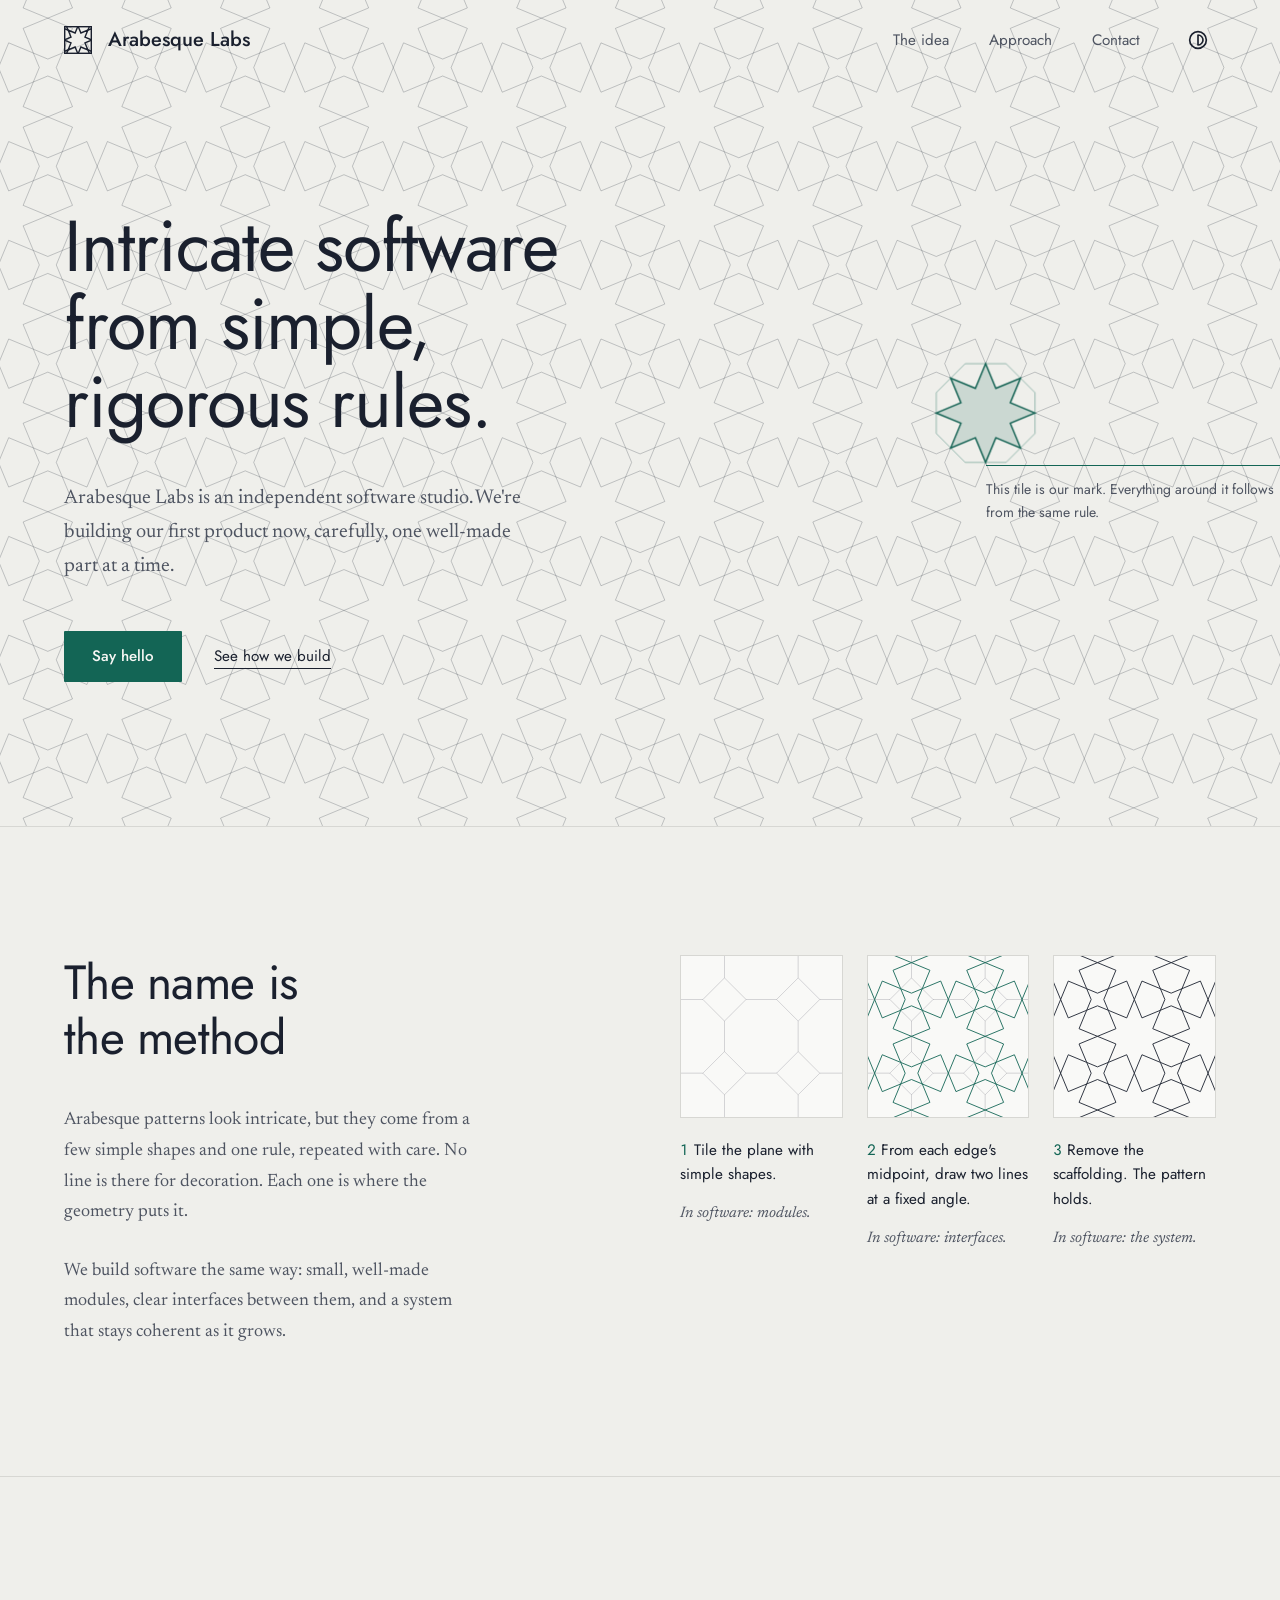
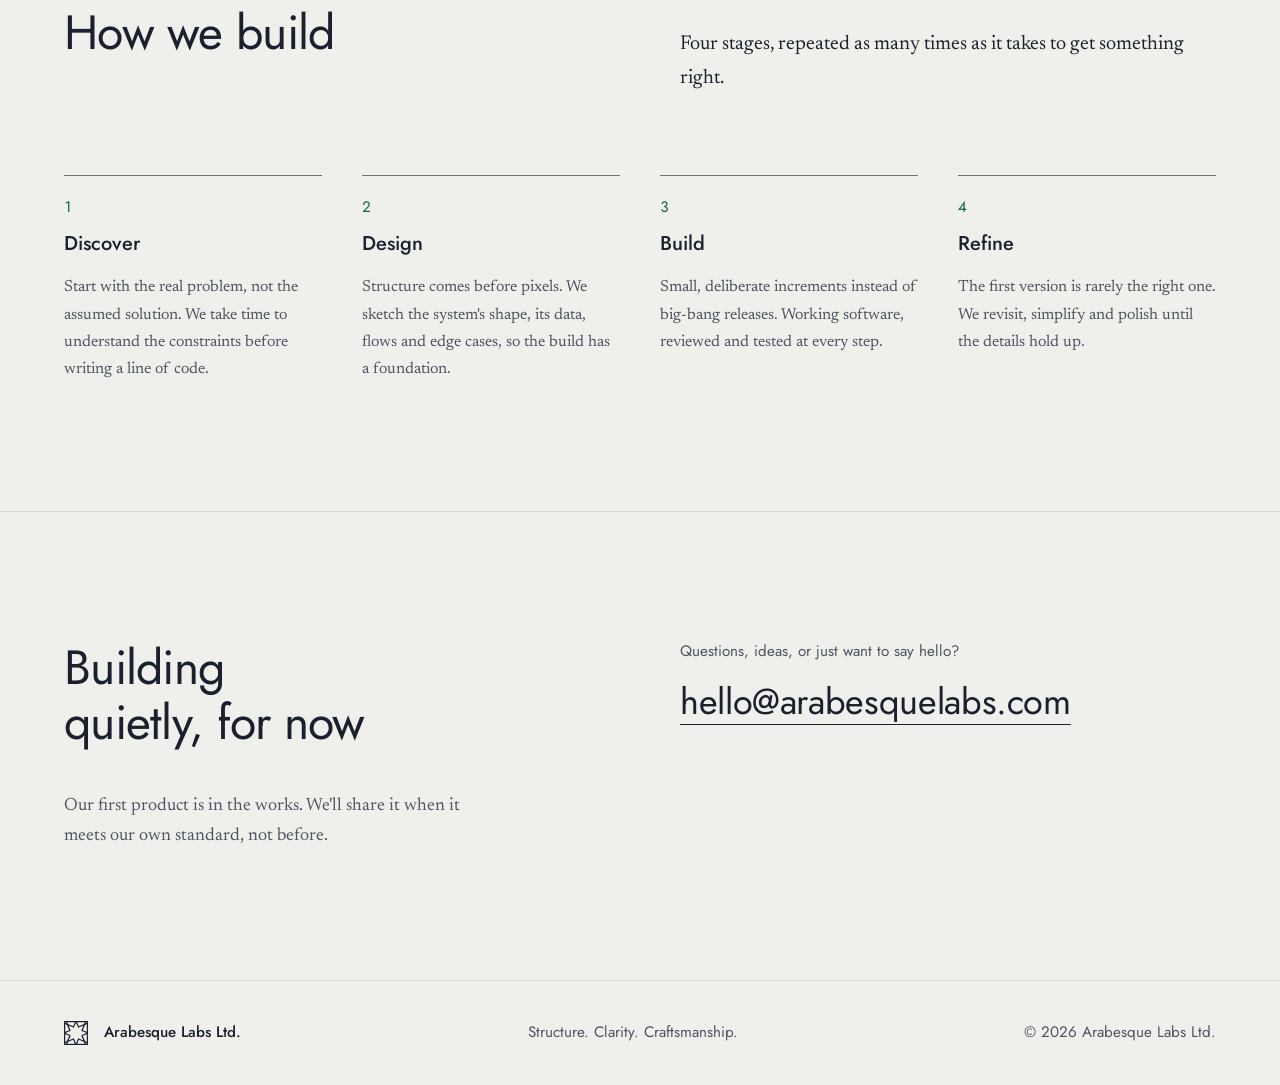
==== commit 14124f9d: "New website!" ====
--- a/index.html
+++ b/index.html
@@ -979,7 +979,7 @@
   0%, 70%, 100% { opacity: 1; }
   20%, 50% { opacity: 0; }
 }
-</style></head><body><!--$--><div class="min-h-screen bg-background"><section class="relative overflow-hidden border-b border-border"><div class="pointer-events-none absolute inset-0" aria-hidden="true"><svg viewBox="0 0 1440 940" preserveAspectRatio="xMidYMid slice" class="h-full w-full" aria-hidden="true" focusable="false"><g class="pattern-scaffold" fill="none" stroke="var(--color-pattern-scaffold)" stroke-width="1"><path d="M-57.27 -173.32L-89.79 -140.80L-135.79 -140.80L-168.32 -173.32L-168.32 -219.32L-135.79 -251.85L-89.79 -251.85L-57.27 -219.32Z"></path><path d="M-24.74 -140.80L-57.27 -108.27L-89.79 -140.80L-57.27 -173.32Z"></path><path d="M-57.27 -62.27L-89.79 -29.74L-135.79 -29.74L-168.32 -62.27L-168.32 -108.27L-135.79 -140.80L-89.79 -140.80L-57.27 -108.27Z"></path><path d="M-24.74 -29.74L-57.27 2.78L-89.79 -29.74L-57.27 -62.27Z"></path><path d="M-57.27 48.78L-89.79 81.31L-135.79 81.31L-168.32 48.78L-168.32 2.78L-135.79 -29.74L-89.79 -29.74L-57.27 2.78Z"></path><path d="M-24.74 81.31L-57.27 113.84L-89.79 81.31L-57.27 48.78Z"></path><path d="M-57.27 159.84L-89.79 192.37L-135.79 192.37L-168.32 159.84L-168.32 113.84L-135.79 81.31L-89.79 81.31L-57.27 113.84Z"></path><path d="M-24.74 192.37L-57.27 224.89L-89.79 192.37L-57.27 159.84Z"></path><path d="M-57.27 270.89L-89.79 303.42L-135.79 303.42L-168.32 270.89L-168.32 224.89L-135.79 192.37L-89.79 192.37L-57.27 224.89Z"></path><path d="M-24.74 303.42L-57.27 335.95L-89.79 303.42L-57.27 270.89Z"></path><path d="M-57.27 381.95L-89.79 414.47L-135.79 414.47L-168.32 381.95L-168.32 335.95L-135.79 303.42L-89.79 303.42L-57.27 335.95Z"></path><path d="M-24.74 414.47L-57.27 447.00L-89.79 414.47L-57.27 381.95Z"></path><path d="M-57.27 493.00L-89.79 525.53L-135.79 525.53L-168.32 493.00L-168.32 447.00L-135.79 414.47L-89.79 414.47L-57.27 447.00Z"></path><path d="M-24.74 525.53L-57.27 558.05L-89.79 525.53L-57.27 493.00Z"></path><path d="M-57.27 604.05L-89.79 636.58L-135.79 636.58L-168.32 604.05L-168.32 558.05L-135.79 525.53L-89.79 525.53L-57.27 558.05Z"></path><path d="M-24.74 636.58L-57.27 669.11L-89.79 636.58L-57.27 604.05Z"></path><path d="M-57.27 715.11L-89.79 747.63L-135.79 747.63L-168.32 715.11L-168.32 669.11L-135.79 636.58L-89.79 636.58L-57.27 669.11Z"></path><path d="M-24.74 747.63L-57.27 780.16L-89.79 747.63L-57.27 715.11Z"></path><path d="M-57.27 826.16L-89.79 858.69L-135.79 858.69L-168.32 826.16L-168.32 780.16L-135.79 747.63L-89.79 747.63L-57.27 780.16Z"></path><path d="M-24.74 858.69L-57.27 891.22L-89.79 858.69L-57.27 826.16Z"></path><path d="M-57.27 937.22L-89.79 969.74L-135.79 969.74L-168.32 937.22L-168.32 891.22L-135.79 858.69L-89.79 858.69L-57.27 891.22Z"></path><path d="M-24.74 969.74L-57.27 1002.27L-89.79 969.74L-57.27 937.22Z"></path><path d="M-57.27 1048.27L-89.79 1080.80L-135.79 1080.80L-168.32 1048.27L-168.32 1002.27L-135.79 969.74L-89.79 969.74L-57.27 1002.27Z"></path><path d="M-24.74 1080.80L-57.27 1113.32L-89.79 1080.80L-57.27 1048.27Z"></path><path d="M-57.27 1159.32L-89.79 1191.85L-135.79 1191.85L-168.32 1159.32L-168.32 1113.32L-135.79 1080.80L-89.79 1080.80L-57.27 1113.32Z"></path><path d="M-24.74 1191.85L-57.27 1224.38L-89.79 1191.85L-57.27 1159.32Z"></path><path d="M53.79 -173.32L21.26 -140.80L-24.74 -140.80L-57.27 -173.32L-57.27 -219.32L-24.74 -251.85L21.26 -251.85L53.79 -219.32Z"></path><path d="M86.32 -140.80L53.79 -108.27L21.26 -140.80L53.79 -173.32Z"></path><path d="M53.79 -62.27L21.26 -29.74L-24.74 -29.74L-57.27 -62.27L-57.27 -108.27L-24.74 -140.80L21.26 -140.80L53.79 -108.27Z"></path><path d="M86.32 -29.74L53.79 2.78L21.26 -29.74L53.79 -62.27Z"></path><path d="M53.79 48.78L21.26 81.31L-24.74 81.31L-57.27 48.78L-57.27 2.78L-24.74 -29.74L21.26 -29.74L53.79 2.78Z"></path><path d="M86.32 81.31L53.79 113.84L21.26 81.31L53.79 48.78Z"></path><path d="M53.79 159.84L21.26 192.37L-24.74 192.37L-57.27 159.84L-57.27 113.84L-24.74 81.31L21.26 81.31L53.79 113.84Z"></path><path d="M86.32 192.37L53.79 224.89L21.26 192.37L53.79 159.84Z"></path><path d="M53.79 270.89L21.26 303.42L-24.74 303.42L-57.27 270.89L-57.27 224.89L-24.74 192.37L21.26 192.37L53.79 224.89Z"></path><path d="M86.32 303.42L53.79 335.95L21.26 303.42L53.79 270.89Z"></path><path d="M53.79 381.95L21.26 414.47L-24.74 414.47L-57.27 381.95L-57.27 335.95L-24.74 303.42L21.26 303.42L53.79 335.95Z"></path><path d="M86.32 414.47L53.79 447.00L21.26 414.47L53.79 381.95Z"></path><path d="M53.79 493.00L21.26 525.53L-24.74 525.53L-57.27 493.00L-57.27 447.00L-24.74 414.47L21.26 414.47L53.79 447.00Z"></path><path d="M86.32 525.53L53.79 558.05L21.26 525.53L53.79 493.00Z"></path><path d="M53.79 604.05L21.26 636.58L-24.74 636.58L-57.27 604.05L-57.27 558.05L-24.74 525.53L21.26 525.53L53.79 558.05Z"></path><path d="M86.32 636.58L53.79 669.11L21.26 636.58L53.79 604.05Z"></path><path d="M53.79 715.11L21.26 747.63L-24.74 747.63L-57.27 715.11L-57.27 669.11L-24.74 636.58L21.26 636.58L53.79 669.11Z"></path><path d="M86.32 747.63L53.79 780.16L21.26 747.63L53.79 715.11Z"></path><path d="M53.79 826.16L21.26 858.69L-24.74 858.69L-57.27 826.16L-57.27 780.16L-24.74 747.63L21.26 747.63L53.79 780.16Z"></path><path d="M86.32 858.69L53.79 891.22L21.26 858.69L53.79 826.16Z"></path><path d="M53.79 937.22L21.26 969.74L-24.74 969.74L-57.27 937.22L-57.27 891.22L-24.74 858.69L21.26 858.69L53.79 891.22Z"></path><path d="M86.32 969.74L53.79 1002.27L21.26 969.74L53.79 937.22Z"></path><path d="M53.79 1048.27L21.26 1080.80L-24.74 1080.80L-57.27 1048.27L-57.27 1002.27L-24.74 969.74L21.26 969.74L53.79 1002.27Z"></path><path d="M86.32 1080.80L53.79 1113.32L21.26 1080.80L53.79 1048.27Z"></path><path d="M53.79 1159.32L21.26 1191.85L-24.74 1191.85L-57.27 1159.32L-57.27 1113.32L-24.74 1080.80L21.26 1080.80L53.79 1113.32Z"></path><path d="M86.32 1191.85L53.79 1224.38L21.26 1191.85L53.79 1159.32Z"></path><path d="M164.84 -173.32L132.32 -140.80L86.32 -140.80L53.79 -173.32L53.79 -219.32L86.32 -251.85L132.32 -251.85L164.84 -219.32Z"></path><path d="M197.37 -140.80L164.84 -108.27L132.32 -140.80L164.84 -173.32Z"></path><path d="M164.84 -62.27L132.32 -29.74L86.32 -29.74L53.79 -62.27L53.79 -108.27L86.32 -140.80L132.32 -140.80L164.84 -108.27Z"></path><path d="M197.37 -29.74L164.84 2.78L132.32 -29.74L164.84 -62.27Z"></path><path d="M164.84 48.78L132.32 81.31L86.32 81.31L53.79 48.78L53.79 2.78L86.32 -29.74L132.32 -29.74L164.84 2.78Z"></path><path d="M197.37 81.31L164.84 113.84L132.32 81.31L164.84 48.78Z"></path><path d="M164.84 159.84L132.32 192.37L86.32 192.37L53.79 159.84L53.79 113.84L86.32 81.31L132.32 81.31L164.84 113.84Z"></path><path d="M197.37 192.37L164.84 224.89L132.32 192.37L164.84 159.84Z"></path><path d="M164.84 270.89L132.32 303.42L86.32 303.42L53.79 270.89L53.79 224.89L86.32 192.37L132.32 192.37L164.84 224.89Z"></path><path d="M197.37 303.42L164.84 335.95L132.32 303.42L164.84 270.89Z"></path><path d="M164.84 381.95L132.32 414.47L86.32 414.47L53.79 381.95L53.79 335.95L86.32 303.42L132.32 303.42L164.84 335.95Z"></path><path d="M197.37 414.47L164.84 447.00L132.32 414.47L164.84 381.95Z"></path><path d="M164.84 493.00L132.32 525.53L86.32 525.53L53.79 493.00L53.79 447.00L86.32 414.47L132.32 414.47L164.84 447.00Z"></path><path d="M197.37 525.53L164.84 558.05L132.32 525.53L164.84 493.00Z"></path><path d="M164.84 604.05L132.32 636.58L86.32 636.58L53.79 604.05L53.79 558.05L86.32 525.53L132.32 525.53L164.84 558.05Z"></path><path d="M197.37 636.58L164.84 669.11L132.32 636.58L164.84 604.05Z"></path><path d="M164.84 715.11L132.32 747.63L86.32 747.63L53.79 715.11L53.79 669.11L86.32 636.58L132.32 636.58L164.84 669.11Z"></path><path d="M197.37 747.63L164.84 780.16L132.32 747.63L164.84 715.11Z"></path><path d="M164.84 826.16L132.32 858.69L86.32 858.69L53.79 826.16L53.79 780.16L86.32 747.63L132.32 747.63L164.84 780.16Z"></path><path d="M197.37 858.69L164.84 891.22L132.32 858.69L164.84 826.16Z"></path><path d="M164.84 937.22L132.32 969.74L86.32 969.74L53.79 937.22L53.79 891.22L86.32 858.69L132.32 858.69L164.84 891.22Z"></path><path d="M197.37 969.74L164.84 1002.27L132.32 969.74L164.84 937.22Z"></path><path d="M164.84 1048.27L132.32 1080.80L86.32 1080.80L53.79 1048.27L53.79 1002.27L86.32 969.74L132.32 969.74L164.84 1002.27Z"></path><path d="M197.37 1080.80L164.84 1113.32L132.32 1080.80L164.84 1048.27Z"></path><path d="M164.84 1159.32L132.32 1191.85L86.32 1191.85L53.79 1159.32L53.79 1113.32L86.32 1080.80L132.32 1080.80L164.84 1113.32Z"></path><path d="M197.37 1191.85L164.84 1224.38L132.32 1191.85L164.84 1159.32Z"></path><path d="M275.90 -173.32L243.37 -140.80L197.37 -140.80L164.84 -173.32L164.84 -219.32L197.37 -251.85L243.37 -251.85L275.90 -219.32Z"></path><path d="M308.42 -140.80L275.90 -108.27L243.37 -140.80L275.90 -173.32Z"></path><path d="M275.90 -62.27L243.37 -29.74L197.37 -29.74L164.84 -62.27L164.84 -108.27L197.37 -140.80L243.37 -140.80L275.90 -108.27Z"></path><path d="M308.42 -29.74L275.90 2.78L243.37 -29.74L275.90 -62.27Z"></path><path d="M275.90 48.78L243.37 81.31L197.37 81.31L164.84 48.78L164.84 2.78L197.37 -29.74L243.37 -29.74L275.90 2.78Z"></path><path d="M308.42 81.31L275.90 113.84L243.37 81.31L275.90 48.78Z"></path><path d="M275.90 159.84L243.37 192.37L197.37 192.37L164.84 159.84L164.84 113.84L197.37 81.31L243.37 81.31L275.90 113.84Z"></path><path d="M308.42 192.37L275.90 224.89L243.37 192.37L275.90 159.84Z"></path><path d="M275.90 270.89L243.37 303.42L197.37 303.42L164.84 270.89L164.84 224.89L197.37 192.37L243.37 192.37L275.90 224.89Z"></path><path d="M308.42 303.42L275.90 335.95L243.37 303.42L275.90 270.89Z"></path><path d="M275.90 381.95L243.37 414.47L197.37 414.47L164.84 381.95L164.84 335.95L197.37 303.42L243.37 303.42L275.90 335.95Z"></path><path d="M308.42 414.47L275.90 447.00L243.37 414.47L275.90 381.95Z"></path><path d="M275.90 493.00L243.37 525.53L197.37 525.53L164.84 493.00L164.84 447.00L197.37 414.47L243.37 414.47L275.90 447.00Z"></path><path d="M308.42 525.53L275.90 558.05L243.37 525.53L275.90 493.00Z"></path><path d="M275.90 604.05L243.37 636.58L197.37 636.58L164.84 604.05L164.84 558.05L197.37 525.53L243.37 525.53L275.90 558.05Z"></path><path d="M308.42 636.58L275.90 669.11L243.37 636.58L275.90 604.05Z"></path><path d="M275.90 715.11L243.37 747.63L197.37 747.63L164.84 715.11L164.84 669.11L197.37 636.58L243.37 636.58L275.90 669.11Z"></path><path d="M308.42 747.63L275.90 780.16L243.37 747.63L275.90 715.11Z"></path><path d="M275.90 826.16L243.37 858.69L197.37 858.69L164.84 826.16L164.84 780.16L197.37 747.63L243.37 747.63L275.90 780.16Z"></path><path d="M308.42 858.69L275.90 891.22L243.37 858.69L275.90 826.16Z"></path><path d="M275.90 937.22L243.37 969.74L197.37 969.74L164.84 937.22L164.84 891.22L197.37 858.69L243.37 858.69L275.90 891.22Z"></path><path d="M308.42 969.74L275.90 1002.27L243.37 969.74L275.90 937.22Z"></path><path d="M275.90 1048.27L243.37 1080.80L197.37 1080.80L164.84 1048.27L164.84 1002.27L197.37 969.74L243.37 969.74L275.90 1002.27Z"></path><path d="M308.42 1080.80L275.90 1113.32L243.37 1080.80L275.90 1048.27Z"></path><path d="M275.90 1159.32L243.37 1191.85L197.37 1191.85L164.84 1159.32L164.84 1113.32L197.37 1080.80L243.37 1080.80L275.90 1113.32Z"></path><path d="M308.42 1191.85L275.90 1224.38L243.37 1191.85L275.90 1159.32Z"></path><path d="M386.95 -173.32L354.42 -140.80L308.42 -140.80L275.90 -173.32L275.90 -219.32L308.42 -251.85L354.42 -251.85L386.95 -219.32Z"></path><path d="M419.48 -140.80L386.95 -108.27L354.42 -140.80L386.95 -173.32Z"></path><path d="M386.95 -62.27L354.42 -29.74L308.42 -29.74L275.90 -62.27L275.90 -108.27L308.42 -140.80L354.42 -140.80L386.95 -108.27Z"></path><path d="M419.48 -29.74L386.95 2.78L354.42 -29.74L386.95 -62.27Z"></path><path d="M386.95 48.78L354.42 81.31L308.42 81.31L275.90 48.78L275.90 2.78L308.42 -29.74L354.42 -29.74L386.95 2.78Z"></path><path d="M419.48 81.31L386.95 113.84L354.42 81.31L386.95 48.78Z"></path><path d="M386.95 159.84L354.42 192.37L308.42 192.37L275.90 159.84L275.90 113.84L308.42 81.31L354.42 81.31L386.95 113.84Z"></path><path d="M419.48 192.37L386.95 224.89L354.42 192.37L386.95 159.84Z"></path><path d="M386.95 270.89L354.42 303.42L308.42 303.42L275.90 270.89L275.90 224.89L308.42 192.37L354.42 192.37L386.95 224.89Z"></path><path d="M419.48 303.42L386.95 335.95L354.42 303.42L386.95 270.89Z"></path><path d="M386.95 381.95L354.42 414.47L308.42 414.47L275.90 381.95L275.90 335.95L308.42 303.42L354.42 303.42L386.95 335.95Z"></path><path d="M419.48 414.47L386.95 447.00L354.42 414.47L386.95 381.95Z"></path><path d="M386.95 493.00L354.42 525.53L308.42 525.53L275.90 493.00L275.90 447.00L308.42 414.47L354.42 414.47L386.95 447.00Z"></path><path d="M419.48 525.53L386.95 558.05L354.42 525.53L386.95 493.00Z"></path><path d="M386.95 604.05L354.42 636.58L308.42 636.58L275.90 604.05L275.90 558.05L308.42 525.53L354.42 525.53L386.95 558.05Z"></path><path d="M419.48 636.58L386.95 669.11L354.42 636.58L386.95 604.05Z"></path><path d="M386.95 715.11L354.42 747.63L308.42 747.63L275.90 715.11L275.90 669.11L308.42 636.58L354.42 636.58L386.95 669.11Z"></path><path d="M419.48 747.63L386.95 780.16L354.42 747.63L386.95 715.11Z"></path><path d="M386.95 826.16L354.42 858.69L308.42 858.69L275.90 826.16L275.90 780.16L308.42 747.63L354.42 747.63L386.95 780.16Z"></path><path d="M419.48 858.69L386.95 891.22L354.42 858.69L386.95 826.16Z"></path><path d="M386.95 937.22L354.42 969.74L308.42 969.74L275.90 937.22L275.90 891.22L308.42 858.69L354.42 858.69L386.95 891.22Z"></path><path d="M419.48 969.74L386.95 1002.27L354.42 969.74L386.95 937.22Z"></path><path d="M386.95 1048.27L354.42 1080.80L308.42 1080.80L275.90 1048.27L275.90 1002.27L308.42 969.74L354.42 969.74L386.95 1002.27Z"></path><path d="M419.48 1080.80L386.95 1113.32L354.42 1080.80L386.95 1048.27Z"></path><path d="M386.95 1159.32L354.42 1191.85L308.42 1191.85L275.90 1159.32L275.90 1113.32L308.42 1080.80L354.42 1080.80L386.95 1113.32Z"></path><path d="M419.48 1191.85L386.95 1224.38L354.42 1191.85L386.95 1159.32Z"></path><path d="M498.00 -173.32L465.48 -140.80L419.48 -140.80L386.95 -173.32L386.95 -219.32L419.48 -251.85L465.48 -251.85L498.00 -219.32Z"></path><path d="M530.53 -140.80L498.00 -108.27L465.48 -140.80L498.00 -173.32Z"></path><path d="M498.00 -62.27L465.48 -29.74L419.48 -29.74L386.95 -62.27L386.95 -108.27L419.48 -140.80L465.48 -140.80L498.00 -108.27Z"></path><path d="M530.53 -29.74L498.00 2.78L465.48 -29.74L498.00 -62.27Z"></path><path d="M498.00 48.78L465.48 81.31L419.48 81.31L386.95 48.78L386.95 2.78L419.48 -29.74L465.48 -29.74L498.00 2.78Z"></path><path d="M530.53 81.31L498.00 113.84L465.48 81.31L498.00 48.78Z"></path><path d="M498.00 159.84L465.48 192.37L419.48 192.37L386.95 159.84L386.95 113.84L419.48 81.31L465.48 81.31L498.00 113.84Z"></path><path d="M530.53 192.37L498.00 224.89L465.48 192.37L498.00 159.84Z"></path><path d="M498.00 270.89L465.48 303.42L419.48 303.42L386.95 270.89L386.95 224.89L419.48 192.37L465.48 192.37L498.00 224.89Z"></path><path d="M530.53 303.42L498.00 335.95L465.48 303.42L498.00 270.89Z"></path><path d="M498.00 381.95L465.48 414.47L419.48 414.47L386.95 381.95L386.95 335.95L419.48 303.42L465.48 303.42L498.00 335.95Z"></path><path d="M530.53 414.47L498.00 447.00L465.48 414.47L498.00 381.95Z"></path><path d="M498.00 493.00L465.48 525.53L419.48 525.53L386.95 493.00L386.95 447.00L419.48 414.47L465.48 414.47L498.00 447.00Z"></path><path d="M530.53 525.53L498.00 558.05L465.48 525.53L498.00 493.00Z"></path><path d="M498.00 604.05L465.48 636.58L419.48 636.58L386.95 604.05L386.95 558.05L419.48 525.53L465.48 525.53L498.00 558.05Z"></path><path d="M530.53 636.58L498.00 669.11L465.48 636.58L498.00 604.05Z"></path><path d="M498.00 715.11L465.48 747.63L419.48 747.63L386.95 715.11L386.95 669.11L419.48 636.58L465.48 636.58L498.00 669.11Z"></path><path d="M530.53 747.63L498.00 780.16L465.48 747.63L498.00 715.11Z"></path><path d="M498.00 826.16L465.48 858.69L419.48 858.69L386.95 826.16L386.95 780.16L419.48 747.63L465.48 747.63L498.00 780.16Z"></path><path d="M530.53 858.69L498.00 891.22L465.48 858.69L498.00 826.16Z"></path><path d="M498.00 937.22L465.48 969.74L419.48 969.74L386.95 937.22L386.95 891.22L419.48 858.69L465.48 858.69L498.00 891.22Z"></path><path d="M530.53 969.74L498.00 1002.27L465.48 969.74L498.00 937.22Z"></path><path d="M498.00 1048.27L465.48 1080.80L419.48 1080.80L386.95 1048.27L386.95 1002.27L419.48 969.74L465.48 969.74L498.00 1002.27Z"></path><path d="M530.53 1080.80L498.00 1113.32L465.48 1080.80L498.00 1048.27Z"></path><path d="M498.00 1159.32L465.48 1191.85L419.48 1191.85L386.95 1159.32L386.95 1113.32L419.48 1080.80L465.48 1080.80L498.00 1113.32Z"></path><path d="M530.53 1191.85L498.00 1224.38L465.48 1191.85L498.00 1159.32Z"></path><path d="M609.06 -173.32L576.53 -140.80L530.53 -140.80L498.00 -173.32L498.00 -219.32L530.53 -251.85L576.53 -251.85L609.06 -219.32Z"></path><path d="M641.58 -140.80L609.06 -108.27L576.53 -140.80L609.06 -173.32Z"></path><path d="M609.06 -62.27L576.53 -29.74L530.53 -29.74L498.00 -62.27L498.00 -108.27L530.53 -140.80L576.53 -140.80L609.06 -108.27Z"></path><path d="M641.58 -29.74L609.06 2.78L576.53 -29.74L609.06 -62.27Z"></path><path d="M609.06 48.78L576.53 81.31L530.53 81.31L498.00 48.78L498.00 2.78L530.53 -29.74L576.53 -29.74L609.06 2.78Z"></path><path d="M641.58 81.31L609.06 113.84L576.53 81.31L609.06 48.78Z"></path><path d="M609.06 159.84L576.53 192.37L530.53 192.37L498.00 159.84L498.00 113.84L530.53 81.31L576.53 81.31L609.06 113.84Z"></path><path d="M641.58 192.37L609.06 224.89L576.53 192.37L609.06 159.84Z"></path><path d="M609.06 270.89L576.53 303.42L530.53 303.42L498.00 270.89L498.00 224.89L530.53 192.37L576.53 192.37L609.06 224.89Z"></path><path d="M641.58 303.42L609.06 335.95L576.53 303.42L609.06 270.89Z"></path><path d="M609.06 381.95L576.53 414.47L530.53 414.47L498.00 381.95L498.00 335.95L530.53 303.42L576.53 303.42L609.06 335.95Z"></path><path d="M641.58 414.47L609.06 447.00L576.53 414.47L609.06 381.95Z"></path><path d="M609.06 493.00L576.53 525.53L530.53 525.53L498.00 493.00L498.00 447.00L530.53 414.47L576.53 414.47L609.06 447.00Z"></path><path d="M641.58 525.53L609.06 558.05L576.53 525.53L609.06 493.00Z"></path><path d="M609.06 604.05L576.53 636.58L530.53 636.58L498.00 604.05L498.00 558.05L530.53 525.53L576.53 525.53L609.06 558.05Z"></path><path d="M641.58 636.58L609.06 669.11L576.53 636.58L609.06 604.05Z"></path><path d="M609.06 715.11L576.53 747.63L530.53 747.63L498.00 715.11L498.00 669.11L530.53 636.58L576.53 636.58L609.06 669.11Z"></path><path d="M641.58 747.63L609.06 780.16L576.53 747.63L609.06 715.11Z"></path><path d="M609.06 826.16L576.53 858.69L530.53 858.69L498.00 826.16L498.00 780.16L530.53 747.63L576.53 747.63L609.06 780.16Z"></path><path d="M641.58 858.69L609.06 891.22L576.53 858.69L609.06 826.16Z"></path><path d="M609.06 937.22L576.53 969.74L530.53 969.74L498.00 937.22L498.00 891.22L530.53 858.69L576.53 858.69L609.06 891.22Z"></path><path d="M641.58 969.74L609.06 1002.27L576.53 969.74L609.06 937.22Z"></path><path d="M609.06 1048.27L576.53 1080.80L530.53 1080.80L498.00 1048.27L498.00 1002.27L530.53 969.74L576.53 969.74L609.06 1002.27Z"></path><path d="M641.58 1080.80L609.06 1113.32L576.53 1080.80L609.06 1048.27Z"></path><path d="M609.06 1159.32L576.53 1191.85L530.53 1191.85L498.00 1159.32L498.00 1113.32L530.53 1080.80L576.53 1080.80L609.06 1113.32Z"></path><path d="M641.58 1191.85L609.06 1224.38L576.53 1191.85L609.06 1159.32Z"></path><path d="M720.11 -173.32L687.58 -140.80L641.58 -140.80L609.06 -173.32L609.06 -219.32L641.58 -251.85L687.58 -251.85L720.11 -219.32Z"></path><path d="M752.64 -140.80L720.11 -108.27L687.58 -140.80L720.11 -173.32Z"></path><path d="M720.11 -62.27L687.58 -29.74L641.58 -29.74L609.06 -62.27L609.06 -108.27L641.58 -140.80L687.58 -140.80L720.11 -108.27Z"></path><path d="M752.64 -29.74L720.11 2.78L687.58 -29.74L720.11 -62.27Z"></path><path d="M720.11 48.78L687.58 81.31L641.58 81.31L609.06 48.78L609.06 2.78L641.58 -29.74L687.58 -29.74L720.11 2.78Z"></path><path d="M752.64 81.31L720.11 113.84L687.58 81.31L720.11 48.78Z"></path><path d="M720.11 159.84L687.58 192.37L641.58 192.37L609.06 159.84L609.06 113.84L641.58 81.31L687.58 81.31L720.11 113.84Z"></path><path d="M752.64 192.37L720.11 224.89L687.58 192.37L720.11 159.84Z"></path><path d="M720.11 270.89L687.58 303.42L641.58 303.42L609.06 270.89L609.06 224.89L641.58 192.37L687.58 192.37L720.11 224.89Z"></path><path d="M752.64 303.42L720.11 335.95L687.58 303.42L720.11 270.89Z"></path><path d="M720.11 381.95L687.58 414.47L641.58 414.47L609.06 381.95L609.06 335.95L641.58 303.42L687.58 303.42L720.11 335.95Z"></path><path d="M752.64 414.47L720.11 447.00L687.58 414.47L720.11 381.95Z"></path><path d="M720.11 493.00L687.58 525.53L641.58 525.53L609.06 493.00L609.06 447.00L641.58 414.47L687.58 414.47L720.11 447.00Z"></path><path d="M752.64 525.53L720.11 558.05L687.58 525.53L720.11 493.00Z"></path><path d="M720.11 604.05L687.58 636.58L641.58 636.58L609.06 604.05L609.06 558.05L641.58 525.53L687.58 525.53L720.11 558.05Z"></path><path d="M752.64 636.58L720.11 669.11L687.58 636.58L720.11 604.05Z"></path><path d="M720.11 715.11L687.58 747.63L641.58 747.63L609.06 715.11L609.06 669.11L641.58 636.58L687.58 636.58L720.11 669.11Z"></path><path d="M752.64 747.63L720.11 780.16L687.58 747.63L720.11 715.11Z"></path><path d="M720.11 826.16L687.58 858.69L641.58 858.69L609.06 826.16L609.06 780.16L641.58 747.63L687.58 747.63L720.11 780.16Z"></path><path d="M752.64 858.69L720.11 891.22L687.58 858.69L720.11 826.16Z"></path><path d="M720.11 937.22L687.58 969.74L641.58 969.74L609.06 937.22L609.06 891.22L641.58 858.69L687.58 858.69L720.11 891.22Z"></path><path d="M752.64 969.74L720.11 1002.27L687.58 969.74L720.11 937.22Z"></path><path d="M720.11 1048.27L687.58 1080.80L641.58 1080.80L609.06 1048.27L609.06 1002.27L641.58 969.74L687.58 969.74L720.11 1002.27Z"></path><path d="M752.64 1080.80L720.11 1113.32L687.58 1080.80L720.11 1048.27Z"></path><path d="M720.11 1159.32L687.58 1191.85L641.58 1191.85L609.06 1159.32L609.06 1113.32L641.58 1080.80L687.58 1080.80L720.11 1113.32Z"></path><path d="M752.64 1191.85L720.11 1224.38L687.58 1191.85L720.11 1159.32Z"></path><path d="M831.17 -173.32L798.64 -140.80L752.64 -140.80L720.11 -173.32L720.11 -219.32L752.64 -251.85L798.64 -251.85L831.17 -219.32Z"></path><path d="M863.69 -140.80L831.17 -108.27L798.64 -140.80L831.17 -173.32Z"></path><path d="M831.17 -62.27L798.64 -29.74L752.64 -29.74L720.11 -62.27L720.11 -108.27L752.64 -140.80L798.64 -140.80L831.17 -108.27Z"></path><path d="M863.69 -29.74L831.17 2.78L798.64 -29.74L831.17 -62.27Z"></path><path d="M831.17 48.78L798.64 81.31L752.64 81.31L720.11 48.78L720.11 2.78L752.64 -29.74L798.64 -29.74L831.17 2.78Z"></path><path d="M863.69 81.31L831.17 113.84L798.64 81.31L831.17 48.78Z"></path><path d="M831.17 159.84L798.64 192.37L752.64 192.37L720.11 159.84L720.11 113.84L752.64 81.31L798.64 81.31L831.17 113.84Z"></path><path d="M863.69 192.37L831.17 224.89L798.64 192.37L831.17 159.84Z"></path><path d="M831.17 270.89L798.64 303.42L752.64 303.42L720.11 270.89L720.11 224.89L752.64 192.37L798.64 192.37L831.17 224.89Z"></path><path d="M863.69 303.42L831.17 335.95L798.64 303.42L831.17 270.89Z"></path><path d="M831.17 381.95L798.64 414.47L752.64 414.47L720.11 381.95L720.11 335.95L752.64 303.42L798.64 303.42L831.17 335.95Z"></path><path d="M863.69 414.47L831.17 447.00L798.64 414.47L831.17 381.95Z"></path><path d="M831.17 493.00L798.64 525.53L752.64 525.53L720.11 493.00L720.11 447.00L752.64 414.47L798.64 414.47L831.17 447.00Z"></path><path d="M863.69 525.53L831.17 558.05L798.64 525.53L831.17 493.00Z"></path><path d="M831.17 604.05L798.64 636.58L752.64 636.58L720.11 604.05L720.11 558.05L752.64 525.53L798.64 525.53L831.17 558.05Z"></path><path d="M863.69 636.58L831.17 669.11L798.64 636.58L831.17 604.05Z"></path><path d="M831.17 715.11L798.64 747.63L752.64 747.63L720.11 715.11L720.11 669.11L752.64 636.58L798.64 636.58L831.17 669.11Z"></path><path d="M863.69 747.63L831.17 780.16L798.64 747.63L831.17 715.11Z"></path><path d="M831.17 826.16L798.64 858.69L752.64 858.69L720.11 826.16L720.11 780.16L752.64 747.63L798.64 747.63L831.17 780.16Z"></path><path d="M863.69 858.69L831.17 891.22L798.64 858.69L831.17 826.16Z"></path><path d="M831.17 937.22L798.64 969.74L752.64 969.74L720.11 937.22L720.11 891.22L752.64 858.69L798.64 858.69L831.17 891.22Z"></path><path d="M863.69 969.74L831.17 1002.27L798.64 969.74L831.17 937.22Z"></path><path d="M831.17 1048.27L798.64 1080.80L752.64 1080.80L720.11 1048.27L720.11 1002.27L752.64 969.74L798.64 969.74L831.17 1002.27Z"></path><path d="M863.69 1080.80L831.17 1113.32L798.64 1080.80L831.17 1048.27Z"></path><path d="M831.17 1159.32L798.64 1191.85L752.64 1191.85L720.11 1159.32L720.11 1113.32L752.64 1080.80L798.64 1080.80L831.17 1113.32Z"></path><path d="M863.69 1191.85L831.17 1224.38L798.64 1191.85L831.17 1159.32Z"></path><path d="M942.22 -173.32L909.69 -140.80L863.69 -140.80L831.17 -173.32L831.17 -219.32L863.69 -251.85L909.69 -251.85L942.22 -219.32Z"></path><path d="M974.75 -140.80L942.22 -108.27L909.69 -140.80L942.22 -173.32Z"></path><path d="M942.22 -62.27L909.69 -29.74L863.69 -29.74L831.17 -62.27L831.17 -108.27L863.69 -140.80L909.69 -140.80L942.22 -108.27Z"></path><path d="M974.75 -29.74L942.22 2.78L909.69 -29.74L942.22 -62.27Z"></path><path d="M942.22 48.78L909.69 81.31L863.69 81.31L831.17 48.78L831.17 2.78L863.69 -29.74L909.69 -29.74L942.22 2.78Z"></path><path d="M974.75 81.31L942.22 113.84L909.69 81.31L942.22 48.78Z"></path><path d="M942.22 159.84L909.69 192.37L863.69 192.37L831.17 159.84L831.17 113.84L863.69 81.31L909.69 81.31L942.22 113.84Z"></path><path d="M974.75 192.37L942.22 224.89L909.69 192.37L942.22 159.84Z"></path><path d="M942.22 270.89L909.69 303.42L863.69 303.42L831.17 270.89L831.17 224.89L863.69 192.37L909.69 192.37L942.22 224.89Z"></path><path d="M974.75 303.42L942.22 335.95L909.69 303.42L942.22 270.89Z"></path><path d="M942.22 381.95L909.69 414.47L863.69 414.47L831.17 381.95L831.17 335.95L863.69 303.42L909.69 303.42L942.22 335.95Z"></path><path d="M974.75 414.47L942.22 447.00L909.69 414.47L942.22 381.95Z"></path><path d="M942.22 493.00L909.69 525.53L863.69 525.53L831.17 493.00L831.17 447.00L863.69 414.47L909.69 414.47L942.22 447.00Z"></path><path d="M974.75 525.53L942.22 558.05L909.69 525.53L942.22 493.00Z"></path><path d="M942.22 604.05L909.69 636.58L863.69 636.58L831.17 604.05L831.17 558.05L863.69 525.53L909.69 525.53L942.22 558.05Z"></path><path d="M974.75 636.58L942.22 669.11L909.69 636.58L942.22 604.05Z"></path><path d="M942.22 715.11L909.69 747.63L863.69 747.63L831.17 715.11L831.17 669.11L863.69 636.58L909.69 636.58L942.22 669.11Z"></path><path d="M974.75 747.63L942.22 780.16L909.69 747.63L942.22 715.11Z"></path><path d="M942.22 826.16L909.69 858.69L863.69 858.69L831.17 826.16L831.17 780.16L863.69 747.63L909.69 747.63L942.22 780.16Z"></path><path d="M974.75 858.69L942.22 891.22L909.69 858.69L942.22 826.16Z"></path><path d="M942.22 937.22L909.69 969.74L863.69 969.74L831.17 937.22L831.17 891.22L863.69 858.69L909.69 858.69L942.22 891.22Z"></path><path d="M974.75 969.74L942.22 1002.27L909.69 969.74L942.22 937.22Z"></path><path d="M942.22 1048.27L909.69 1080.80L863.69 1080.80L831.17 1048.27L831.17 1002.27L863.69 969.74L909.69 969.74L942.22 1002.27Z"></path><path d="M974.75 1080.80L942.22 1113.32L909.69 1080.80L942.22 1048.27Z"></path><path d="M942.22 1159.32L909.69 1191.85L863.69 1191.85L831.17 1159.32L831.17 1113.32L863.69 1080.80L909.69 1080.80L942.22 1113.32Z"></path><path d="M974.75 1191.85L942.22 1224.38L909.69 1191.85L942.22 1159.32Z"></path><path d="M1053.27 -173.32L1020.75 -140.80L974.75 -140.80L942.22 -173.32L942.22 -219.32L974.75 -251.85L1020.75 -251.85L1053.27 -219.32Z"></path><path d="M1085.80 -140.80L1053.27 -108.27L1020.75 -140.80L1053.27 -173.32Z"></path><path d="M1053.27 -62.27L1020.75 -29.74L974.75 -29.74L942.22 -62.27L942.22 -108.27L974.75 -140.80L1020.75 -140.80L1053.27 -108.27Z"></path><path d="M1085.80 -29.74L1053.27 2.78L1020.75 -29.74L1053.27 -62.27Z"></path><path d="M1053.27 48.78L1020.75 81.31L974.75 81.31L942.22 48.78L942.22 2.78L974.75 -29.74L1020.75 -29.74L1053.27 2.78Z"></path><path d="M1085.80 81.31L1053.27 113.84L1020.75 81.31L1053.27 48.78Z"></path><path d="M1053.27 159.84L1020.75 192.37L974.75 192.37L942.22 159.84L942.22 113.84L974.75 81.31L1020.75 81.31L1053.27 113.84Z"></path><path d="M1085.80 192.37L1053.27 224.89L1020.75 192.37L1053.27 159.84Z"></path><path d="M1053.27 270.89L1020.75 303.42L974.75 303.42L942.22 270.89L942.22 224.89L974.75 192.37L1020.75 192.37L1053.27 224.89Z"></path><path d="M1085.80 303.42L1053.27 335.95L1020.75 303.42L1053.27 270.89Z"></path><path d="M1053.27 381.95L1020.75 414.47L974.75 414.47L942.22 381.95L942.22 335.95L974.75 303.42L1020.75 303.42L1053.27 335.95Z"></path><path d="M1085.80 414.47L1053.27 447.00L1020.75 414.47L1053.27 381.95Z"></path><path d="M1053.27 493.00L1020.75 525.53L974.75 525.53L942.22 493.00L942.22 447.00L974.75 414.47L1020.75 414.47L1053.27 447.00Z"></path><path d="M1085.80 525.53L1053.27 558.05L1020.75 525.53L1053.27 493.00Z"></path><path d="M1053.27 604.05L1020.75 636.58L974.75 636.58L942.22 604.05L942.22 558.05L974.75 525.53L1020.75 525.53L1053.27 558.05Z"></path><path d="M1085.80 636.58L1053.27 669.11L1020.75 636.58L1053.27 604.05Z"></path><path d="M1053.27 715.11L1020.75 747.63L974.75 747.63L942.22 715.11L942.22 669.11L974.75 636.58L1020.75 636.58L1053.27 669.11Z"></path><path d="M1085.80 747.63L1053.27 780.16L1020.75 747.63L1053.27 715.11Z"></path><path d="M1053.27 826.16L1020.75 858.69L974.75 858.69L942.22 826.16L942.22 780.16L974.75 747.63L1020.75 747.63L1053.27 780.16Z"></path><path d="M1085.80 858.69L1053.27 891.22L1020.75 858.69L1053.27 826.16Z"></path><path d="M1053.27 937.22L1020.75 969.74L974.75 969.74L942.22 937.22L942.22 891.22L974.75 858.69L1020.75 858.69L1053.27 891.22Z"></path><path d="M1085.80 969.74L1053.27 1002.27L1020.75 969.74L1053.27 937.22Z"></path><path d="M1053.27 1048.27L1020.75 1080.80L974.75 1080.80L942.22 1048.27L942.22 1002.27L974.75 969.74L1020.75 969.74L1053.27 1002.27Z"></path><path d="M1085.80 1080.80L1053.27 1113.32L1020.75 1080.80L1053.27 1048.27Z"></path><path d="M1053.27 1159.32L1020.75 1191.85L974.75 1191.85L942.22 1159.32L942.22 1113.32L974.75 1080.80L1020.75 1080.80L1053.27 1113.32Z"></path><path d="M1085.80 1191.85L1053.27 1224.38L1020.75 1191.85L1053.27 1159.32Z"></path><path d="M1164.33 -173.32L1131.80 -140.80L1085.80 -140.80L1053.27 -173.32L1053.27 -219.32L1085.80 -251.85L1131.80 -251.85L1164.33 -219.32Z"></path><path d="M1196.85 -140.80L1164.33 -108.27L1131.80 -140.80L1164.33 -173.32Z"></path><path d="M1164.33 -62.27L1131.80 -29.74L1085.80 -29.74L1053.27 -62.27L1053.27 -108.27L1085.80 -140.80L1131.80 -140.80L1164.33 -108.27Z"></path><path d="M1196.85 -29.74L1164.33 2.78L1131.80 -29.74L1164.33 -62.27Z"></path><path d="M1164.33 48.78L1131.80 81.31L1085.80 81.31L1053.27 48.78L1053.27 2.78L1085.80 -29.74L1131.80 -29.74L1164.33 2.78Z"></path><path d="M1196.85 81.31L1164.33 113.84L1131.80 81.31L1164.33 48.78Z"></path><path d="M1164.33 159.84L1131.80 192.37L1085.80 192.37L1053.27 159.84L1053.27 113.84L1085.80 81.31L1131.80 81.31L1164.33 113.84Z"></path><path d="M1196.85 192.37L1164.33 224.89L1131.80 192.37L1164.33 159.84Z"></path><path d="M1164.33 270.89L1131.80 303.42L1085.80 303.42L1053.27 270.89L1053.27 224.89L1085.80 192.37L1131.80 192.37L1164.33 224.89Z"></path><path d="M1196.85 303.42L1164.33 335.95L1131.80 303.42L1164.33 270.89Z"></path><path d="M1164.33 381.95L1131.80 414.47L1085.80 414.47L1053.27 381.95L1053.27 335.95L1085.80 303.42L1131.80 303.42L1164.33 335.95Z"></path><path d="M1196.85 414.47L1164.33 447.00L1131.80 414.47L1164.33 381.95Z"></path><path d="M1164.33 493.00L1131.80 525.53L1085.80 525.53L1053.27 493.00L1053.27 447.00L1085.80 414.47L1131.80 414.47L1164.33 447.00Z"></path><path d="M1196.85 525.53L1164.33 558.05L1131.80 525.53L1164.33 493.00Z"></path><path d="M1164.33 604.05L1131.80 636.58L1085.80 636.58L1053.27 604.05L1053.27 558.05L1085.80 525.53L1131.80 525.53L1164.33 558.05Z"></path><path d="M1196.85 636.58L1164.33 669.11L1131.80 636.58L1164.33 604.05Z"></path><path d="M1164.33 715.11L1131.80 747.63L1085.80 747.63L1053.27 715.11L1053.27 669.11L1085.80 636.58L1131.80 636.58L1164.33 669.11Z"></path><path d="M1196.85 747.63L1164.33 780.16L1131.80 747.63L1164.33 715.11Z"></path><path d="M1164.33 826.16L1131.80 858.69L1085.80 858.69L1053.27 826.16L1053.27 780.16L1085.80 747.63L1131.80 747.63L1164.33 780.16Z"></path><path d="M1196.85 858.69L1164.33 891.22L1131.80 858.69L1164.33 826.16Z"></path><path d="M1164.33 937.22L1131.80 969.74L1085.80 969.74L1053.27 937.22L1053.27 891.22L1085.80 858.69L1131.80 858.69L1164.33 891.22Z"></path><path d="M1196.85 969.74L1164.33 1002.27L1131.80 969.74L1164.33 937.22Z"></path><path d="M1164.33 1048.27L1131.80 1080.80L1085.80 1080.80L1053.27 1048.27L1053.27 1002.27L1085.80 969.74L1131.80 969.74L1164.33 1002.27Z"></path><path d="M1196.85 1080.80L1164.33 1113.32L1131.80 1080.80L1164.33 1048.27Z"></path><path d="M1164.33 1159.32L1131.80 1191.85L1085.80 1191.85L1053.27 1159.32L1053.27 1113.32L1085.80 1080.80L1131.80 1080.80L1164.33 1113.32Z"></path><path d="M1196.85 1191.85L1164.33 1224.38L1131.80 1191.85L1164.33 1159.32Z"></path><path d="M1275.38 -173.32L1242.85 -140.80L1196.85 -140.80L1164.33 -173.32L1164.33 -219.32L1196.85 -251.85L1242.85 -251.85L1275.38 -219.32Z"></path><path d="M1307.91 -140.80L1275.38 -108.27L1242.85 -140.80L1275.38 -173.32Z"></path><path d="M1275.38 -62.27L1242.85 -29.74L1196.85 -29.74L1164.33 -62.27L1164.33 -108.27L1196.85 -140.80L1242.85 -140.80L1275.38 -108.27Z"></path><path d="M1307.91 -29.74L1275.38 2.78L1242.85 -29.74L1275.38 -62.27Z"></path><path d="M1275.38 48.78L1242.85 81.31L1196.85 81.31L1164.33 48.78L1164.33 2.78L1196.85 -29.74L1242.85 -29.74L1275.38 2.78Z"></path><path d="M1307.91 81.31L1275.38 113.84L1242.85 81.31L1275.38 48.78Z"></path><path d="M1275.38 159.84L1242.85 192.37L1196.85 192.37L1164.33 159.84L1164.33 113.84L1196.85 81.31L1242.85 81.31L1275.38 113.84Z"></path><path d="M1307.91 192.37L1275.38 224.89L1242.85 192.37L1275.38 159.84Z"></path><path d="M1275.38 270.89L1242.85 303.42L1196.85 303.42L1164.33 270.89L1164.33 224.89L1196.85 192.37L1242.85 192.37L1275.38 224.89Z"></path><path d="M1307.91 303.42L1275.38 335.95L1242.85 303.42L1275.38 270.89Z"></path><path d="M1275.38 381.95L1242.85 414.47L1196.85 414.47L1164.33 381.95L1164.33 335.95L1196.85 303.42L1242.85 303.42L1275.38 335.95Z"></path><path d="M1307.91 414.47L1275.38 447.00L1242.85 414.47L1275.38 381.95Z"></path><path d="M1275.38 493.00L1242.85 525.53L1196.85 525.53L1164.33 493.00L1164.33 447.00L1196.85 414.47L1242.85 414.47L1275.38 447.00Z"></path><path d="M1307.91 525.53L1275.38 558.05L1242.85 525.53L1275.38 493.00Z"></path><path d="M1275.38 604.05L1242.85 636.58L1196.85 636.58L1164.33 604.05L1164.33 558.05L1196.85 525.53L1242.85 525.53L1275.38 558.05Z"></path><path d="M1307.91 636.58L1275.38 669.11L1242.85 636.58L1275.38 604.05Z"></path><path d="M1275.38 715.11L1242.85 747.63L1196.85 747.63L1164.33 715.11L1164.33 669.11L1196.85 636.58L1242.85 636.58L1275.38 669.11Z"></path><path d="M1307.91 747.63L1275.38 780.16L1242.85 747.63L1275.38 715.11Z"></path><path d="M1275.38 826.16L1242.85 858.69L1196.85 858.69L1164.33 826.16L1164.33 780.16L1196.85 747.63L1242.85 747.63L1275.38 780.16Z"></path><path d="M1307.91 858.69L1275.38 891.22L1242.85 858.69L1275.38 826.16Z"></path><path d="M1275.38 937.22L1242.85 969.74L1196.85 969.74L1164.33 937.22L1164.33 891.22L1196.85 858.69L1242.85 858.69L1275.38 891.22Z"></path><path d="M1307.91 969.74L1275.38 1002.27L1242.85 969.74L1275.38 937.22Z"></path><path d="M1275.38 1048.27L1242.85 1080.80L1196.85 1080.80L1164.33 1048.27L1164.33 1002.27L1196.85 969.74L1242.85 969.74L1275.38 1002.27Z"></path><path d="M1307.91 1080.80L1275.38 1113.32L1242.85 1080.80L1275.38 1048.27Z"></path><path d="M1275.38 1159.32L1242.85 1191.85L1196.85 1191.85L1164.33 1159.32L1164.33 1113.32L1196.85 1080.80L1242.85 1080.80L1275.38 1113.32Z"></path><path d="M1307.91 1191.85L1275.38 1224.38L1242.85 1191.85L1275.38 1159.32Z"></path><path d="M1386.43 -173.32L1353.91 -140.80L1307.91 -140.80L1275.38 -173.32L1275.38 -219.32L1307.91 -251.85L1353.91 -251.85L1386.43 -219.32Z"></path><path d="M1418.96 -140.80L1386.43 -108.27L1353.91 -140.80L1386.43 -173.32Z"></path><path d="M1386.43 -62.27L1353.91 -29.74L1307.91 -29.74L1275.38 -62.27L1275.38 -108.27L1307.91 -140.80L1353.91 -140.80L1386.43 -108.27Z"></path><path d="M1418.96 -29.74L1386.43 2.78L1353.91 -29.74L1386.43 -62.27Z"></path><path d="M1386.43 48.78L1353.91 81.31L1307.91 81.31L1275.38 48.78L1275.38 2.78L1307.91 -29.74L1353.91 -29.74L1386.43 2.78Z"></path><path d="M1418.96 81.31L1386.43 113.84L1353.91 81.31L1386.43 48.78Z"></path><path d="M1386.43 159.84L1353.91 192.37L1307.91 192.37L1275.38 159.84L1275.38 113.84L1307.91 81.31L1353.91 81.31L1386.43 113.84Z"></path><path d="M1418.96 192.37L1386.43 224.89L1353.91 192.37L1386.43 159.84Z"></path><path d="M1386.43 270.89L1353.91 303.42L1307.91 303.42L1275.38 270.89L1275.38 224.89L1307.91 192.37L1353.91 192.37L1386.43 224.89Z"></path><path d="M1418.96 303.42L1386.43 335.95L1353.91 303.42L1386.43 270.89Z"></path><path d="M1386.43 381.95L1353.91 414.47L1307.91 414.47L1275.38 381.95L1275.38 335.95L1307.91 303.42L1353.91 303.42L1386.43 335.95Z"></path><path d="M1418.96 414.47L1386.43 447.00L1353.91 414.47L1386.43 381.95Z"></path><path d="M1386.43 493.00L1353.91 525.53L1307.91 525.53L1275.38 493.00L1275.38 447.00L1307.91 414.47L1353.91 414.47L1386.43 447.00Z"></path><path d="M1418.96 525.53L1386.43 558.05L1353.91 525.53L1386.43 493.00Z"></path><path d="M1386.43 604.05L1353.91 636.58L1307.91 636.58L1275.38 604.05L1275.38 558.05L1307.91 525.53L1353.91 525.53L1386.43 558.05Z"></path><path d="M1418.96 636.58L1386.43 669.11L1353.91 636.58L1386.43 604.05Z"></path><path d="M1386.43 715.11L1353.91 747.63L1307.91 747.63L1275.38 715.11L1275.38 669.11L1307.91 636.58L1353.91 636.58L1386.43 669.11Z"></path><path d="M1418.96 747.63L1386.43 780.16L1353.91 747.63L1386.43 715.11Z"></path><path d="M1386.43 826.16L1353.91 858.69L1307.91 858.69L1275.38 826.16L1275.38 780.16L1307.91 747.63L1353.91 747.63L1386.43 780.16Z"></path><path d="M1418.96 858.69L1386.43 891.22L1353.91 858.69L1386.43 826.16Z"></path><path d="M1386.43 937.22L1353.91 969.74L1307.91 969.74L1275.38 937.22L1275.38 891.22L1307.91 858.69L1353.91 858.69L1386.43 891.22Z"></path><path d="M1418.96 969.74L1386.43 1002.27L1353.91 969.74L1386.43 937.22Z"></path><path d="M1386.43 1048.27L1353.91 1080.80L1307.91 1080.80L1275.38 1048.27L1275.38 1002.27L1307.91 969.74L1353.91 969.74L1386.43 1002.27Z"></path><path d="M1418.96 1080.80L1386.43 1113.32L1353.91 1080.80L1386.43 1048.27Z"></path><path d="M1386.43 1159.32L1353.91 1191.85L1307.91 1191.85L1275.38 1159.32L1275.38 1113.32L1307.91 1080.80L1353.91 1080.80L1386.43 1113.32Z"></path><path d="M1418.96 1191.85L1386.43 1224.38L1353.91 1191.85L1386.43 1159.32Z"></path><path d="M1497.49 -173.32L1464.96 -140.80L1418.96 -140.80L1386.43 -173.32L1386.43 -219.32L1418.96 -251.85L1464.96 -251.85L1497.49 -219.32Z"></path><path d="M1530.02 -140.80L1497.49 -108.27L1464.96 -140.80L1497.49 -173.32Z"></path><path d="M1497.49 -62.27L1464.96 -29.74L1418.96 -29.74L1386.43 -62.27L1386.43 -108.27L1418.96 -140.80L1464.96 -140.80L1497.49 -108.27Z"></path><path d="M1530.02 -29.74L1497.49 2.78L1464.96 -29.74L1497.49 -62.27Z"></path><path d="M1497.49 48.78L1464.96 81.31L1418.96 81.31L1386.43 48.78L1386.43 2.78L1418.96 -29.74L1464.96 -29.74L1497.49 2.78Z"></path><path d="M1530.02 81.31L1497.49 113.84L1464.96 81.31L1497.49 48.78Z"></path><path d="M1497.49 159.84L1464.96 192.37L1418.96 192.37L1386.43 159.84L1386.43 113.84L1418.96 81.31L1464.96 81.31L1497.49 113.84Z"></path><path d="M1530.02 192.37L1497.49 224.89L1464.96 192.37L1497.49 159.84Z"></path><path d="M1497.49 270.89L1464.96 303.42L1418.96 303.42L1386.43 270.89L1386.43 224.89L1418.96 192.37L1464.96 192.37L1497.49 224.89Z"></path><path d="M1530.02 303.42L1497.49 335.95L1464.96 303.42L1497.49 270.89Z"></path><path d="M1497.49 381.95L1464.96 414.47L1418.96 414.47L1386.43 381.95L1386.43 335.95L1418.96 303.42L1464.96 303.42L1497.49 335.95Z"></path><path d="M1530.02 414.47L1497.49 447.00L1464.96 414.47L1497.49 381.95Z"></path><path d="M1497.49 493.00L1464.96 525.53L1418.96 525.53L1386.43 493.00L1386.43 447.00L1418.96 414.47L1464.96 414.47L1497.49 447.00Z"></path><path d="M1530.02 525.53L1497.49 558.05L1464.96 525.53L1497.49 493.00Z"></path><path d="M1497.49 604.05L1464.96 636.58L1418.96 636.58L1386.43 604.05L1386.43 558.05L1418.96 525.53L1464.96 525.53L1497.49 558.05Z"></path><path d="M1530.02 636.58L1497.49 669.11L1464.96 636.58L1497.49 604.05Z"></path><path d="M1497.49 715.11L1464.96 747.63L1418.96 747.63L1386.43 715.11L1386.43 669.11L1418.96 636.58L1464.96 636.58L1497.49 669.11Z"></path><path d="M1530.02 747.63L1497.49 780.16L1464.96 747.63L1497.49 715.11Z"></path><path d="M1497.49 826.16L1464.96 858.69L1418.96 858.69L1386.43 826.16L1386.43 780.16L1418.96 747.63L1464.96 747.63L1497.49 780.16Z"></path><path d="M1530.02 858.69L1497.49 891.22L1464.96 858.69L1497.49 826.16Z"></path><path d="M1497.49 937.22L1464.96 969.74L1418.96 969.74L1386.43 937.22L1386.43 891.22L1418.96 858.69L1464.96 858.69L1497.49 891.22Z"></path><path d="M1530.02 969.74L1497.49 1002.27L1464.96 969.74L1497.49 937.22Z"></path><path d="M1497.49 1048.27L1464.96 1080.80L1418.96 1080.80L1386.43 1048.27L1386.43 1002.27L1418.96 969.74L1464.96 969.74L1497.49 1002.27Z"></path><path d="M1530.02 1080.80L1497.49 1113.32L1464.96 1080.80L1497.49 1048.27Z"></path><path d="M1497.49 1159.32L1464.96 1191.85L1418.96 1191.85L1386.43 1159.32L1386.43 1113.32L1418.96 1080.80L1464.96 1080.80L1497.49 1113.32Z"></path><path d="M1530.02 1191.85L1497.49 1224.38L1464.96 1191.85L1497.49 1159.32Z"></path><path d="M1608.54 -173.32L1576.02 -140.80L1530.02 -140.80L1497.49 -173.32L1497.49 -219.32L1530.02 -251.85L1576.02 -251.85L1608.54 -219.32Z"></path><path d="M1641.07 -140.80L1608.54 -108.27L1576.02 -140.80L1608.54 -173.32Z"></path><path d="M1608.54 -62.27L1576.02 -29.74L1530.02 -29.74L1497.49 -62.27L1497.49 -108.27L1530.02 -140.80L1576.02 -140.80L1608.54 -108.27Z"></path><path d="M1641.07 -29.74L1608.54 2.78L1576.02 -29.74L1608.54 -62.27Z"></path><path d="M1608.54 48.78L1576.02 81.31L1530.02 81.31L1497.49 48.78L1497.49 2.78L1530.02 -29.74L1576.02 -29.74L1608.54 2.78Z"></path><path d="M1641.07 81.31L1608.54 113.84L1576.02 81.31L1608.54 48.78Z"></path><path d="M1608.54 159.84L1576.02 192.37L1530.02 192.37L1497.49 159.84L1497.49 113.84L1530.02 81.31L1576.02 81.31L1608.54 113.84Z"></path><path d="M1641.07 192.37L1608.54 224.89L1576.02 192.37L1608.54 159.84Z"></path><path d="M1608.54 270.89L1576.02 303.42L1530.02 303.42L1497.49 270.89L1497.49 224.89L1530.02 192.37L1576.02 192.37L1608.54 224.89Z"></path><path d="M1641.07 303.42L1608.54 335.95L1576.02 303.42L1608.54 270.89Z"></path><path d="M1608.54 381.95L1576.02 414.47L1530.02 414.47L1497.49 381.95L1497.49 335.95L1530.02 303.42L1576.02 303.42L1608.54 335.95Z"></path><path d="M1641.07 414.47L1608.54 447.00L1576.02 414.47L1608.54 381.95Z"></path><path d="M1608.54 493.00L1576.02 525.53L1530.02 525.53L1497.49 493.00L1497.49 447.00L1530.02 414.47L1576.02 414.47L1608.54 447.00Z"></path><path d="M1641.07 525.53L1608.54 558.05L1576.02 525.53L1608.54 493.00Z"></path><path d="M1608.54 604.05L1576.02 636.58L1530.02 636.58L1497.49 604.05L1497.49 558.05L1530.02 525.53L1576.02 525.53L1608.54 558.05Z"></path><path d="M1641.07 636.58L1608.54 669.11L1576.02 636.58L1608.54 604.05Z"></path><path d="M1608.54 715.11L1576.02 747.63L1530.02 747.63L1497.49 715.11L1497.49 669.11L1530.02 636.58L1576.02 636.58L1608.54 669.11Z"></path><path d="M1641.07 747.63L1608.54 780.16L1576.02 747.63L1608.54 715.11Z"></path><path d="M1608.54 826.16L1576.02 858.69L1530.02 858.69L1497.49 826.16L1497.49 780.16L1530.02 747.63L1576.02 747.63L1608.54 780.16Z"></path><path d="M1641.07 858.69L1608.54 891.22L1576.02 858.69L1608.54 826.16Z"></path><path d="M1608.54 937.22L1576.02 969.74L1530.02 969.74L1497.49 937.22L1497.49 891.22L1530.02 858.69L1576.02 858.69L1608.54 891.22Z"></path><path d="M1641.07 969.74L1608.54 1002.27L1576.02 969.74L1608.54 937.22Z"></path><path d="M1608.54 1048.27L1576.02 1080.80L1530.02 1080.80L1497.49 1048.27L1497.49 1002.27L1530.02 969.74L1576.02 969.74L1608.54 1002.27Z"></path><path d="M1641.07 1080.80L1608.54 1113.32L1576.02 1080.80L1608.54 1048.27Z"></path><path d="M1608.54 1159.32L1576.02 1191.85L1530.02 1191.85L1497.49 1159.32L1497.49 1113.32L1530.02 1080.80L1576.02 1080.80L1608.54 1113.32Z"></path><path d="M1641.07 1191.85L1608.54 1224.38L1576.02 1191.85L1608.54 1159.32Z"></path></g><g fill="none" stroke="var(--color-pattern-line)" stroke-width="1" stroke-linejoin="miter"><path class="pattern-strand" d="M-57.27 -196.32L-85.03 -184.82L-73.53 -157.06L-101.29 -168.56L-112.79 -140.80L-124.29 -168.56L-152.06 -157.06L-140.56 -184.82L-168.32 -196.32L-140.56 -207.82L-152.06 -235.59L-124.29 -224.09L-112.79 -251.85L-101.29 -224.09L-73.53 -235.59L-85.03 -207.82L-57.27 -196.32Z" pathLength="1" stroke-dasharray="1" style="--strand-delay:900ms"></path><path class="pattern-strand" d="M-41.00 -157.06L-47.74 -140.80L-41.00 -124.53L-57.27 -131.27L-73.53 -124.53L-66.79 -140.80L-73.53 -157.06L-57.27 -150.32L-41.00 -157.06Z" pathLength="1" stroke-dasharray="1" style="--strand-delay:900ms"></path><path class="pattern-strand" d="M-57.27 -85.27L-85.03 -73.77L-73.53 -46.01L-101.29 -57.51L-112.79 -29.74L-124.29 -57.51L-152.06 -46.01L-140.56 -73.77L-168.32 -85.27L-140.56 -96.77L-152.06 -124.53L-124.29 -113.03L-112.79 -140.80L-101.29 -113.03L-73.53 -124.53L-85.03 -96.77L-57.27 -85.27Z" pathLength="1" stroke-dasharray="1" style="--strand-delay:900ms"></path><path class="pattern-strand" d="M-41.00 -46.01L-47.74 -29.74L-41.00 -13.48L-57.27 -20.22L-73.53 -13.48L-66.79 -29.74L-73.53 -46.01L-57.27 -39.27L-41.00 -46.01Z" pathLength="1" stroke-dasharray="1" style="--strand-delay:900ms"></path><path class="pattern-strand" d="M-57.27 25.78L-85.03 37.28L-73.53 65.05L-101.29 53.55L-112.79 81.31L-124.29 53.55L-152.06 65.05L-140.56 37.28L-168.32 25.78L-140.56 14.28L-152.06 -13.48L-124.29 -1.98L-112.79 -29.74L-101.29 -1.98L-73.53 -13.48L-85.03 14.28L-57.27 25.78Z" pathLength="1" stroke-dasharray="1" style="--strand-delay:900ms"></path><path class="pattern-strand" d="M-41.00 65.05L-47.74 81.31L-41.00 97.58L-57.27 90.84L-73.53 97.58L-66.79 81.31L-73.53 65.05L-57.27 71.78L-41.00 65.05Z" pathLength="1" stroke-dasharray="1" style="--strand-delay:900ms"></path><path class="pattern-strand" d="M-57.27 136.84L-85.03 148.34L-73.53 176.10L-101.29 164.60L-112.79 192.37L-124.29 164.60L-152.06 176.10L-140.56 148.34L-168.32 136.84L-140.56 125.34L-152.06 97.58L-124.29 109.08L-112.79 81.31L-101.29 109.08L-73.53 97.58L-85.03 125.34L-57.27 136.84Z" pathLength="1" stroke-dasharray="1" style="--strand-delay:900ms"></path><path class="pattern-strand" d="M-41.00 176.10L-47.74 192.37L-41.00 208.63L-57.27 201.89L-73.53 208.63L-66.79 192.37L-73.53 176.10L-57.27 182.84L-41.00 176.10Z" pathLength="1" stroke-dasharray="1" style="--strand-delay:900ms"></path><path class="pattern-strand" d="M-57.27 247.89L-85.03 259.39L-73.53 287.16L-101.29 275.66L-112.79 303.42L-124.29 275.66L-152.06 287.16L-140.56 259.39L-168.32 247.89L-140.56 236.39L-152.06 208.63L-124.29 220.13L-112.79 192.37L-101.29 220.13L-73.53 208.63L-85.03 236.39L-57.27 247.89Z" pathLength="1" stroke-dasharray="1" style="--strand-delay:900ms"></path><path class="pattern-strand" d="M-41.00 287.16L-47.74 303.42L-41.00 319.68L-57.27 312.95L-73.53 319.68L-66.79 303.42L-73.53 287.16L-57.27 293.89L-41.00 287.16Z" pathLength="1" stroke-dasharray="1" style="--strand-delay:900ms"></path><path class="pattern-strand" d="M-57.27 358.95L-85.03 370.45L-73.53 398.21L-101.29 386.71L-112.79 414.47L-124.29 386.71L-152.06 398.21L-140.56 370.45L-168.32 358.95L-140.56 347.45L-152.06 319.68L-124.29 331.18L-112.79 303.42L-101.29 331.18L-73.53 319.68L-85.03 347.45L-57.27 358.95Z" pathLength="1" stroke-dasharray="1" style="--strand-delay:900ms"></path><path class="pattern-strand" d="M-41.00 398.21L-47.74 414.47L-41.00 430.74L-57.27 424.00L-73.53 430.74L-66.79 414.47L-73.53 398.21L-57.27 404.95L-41.00 398.21Z" pathLength="1" stroke-dasharray="1" style="--strand-delay:900ms"></path><path class="pattern-strand" d="M-57.27 470.00L-85.03 481.50L-73.53 509.26L-101.29 497.76L-112.79 525.53L-124.29 497.76L-152.06 509.26L-140.56 481.50L-168.32 470.00L-140.56 458.50L-152.06 430.74L-124.29 442.24L-112.79 414.47L-101.29 442.24L-73.53 430.74L-85.03 458.50L-57.27 470.00Z" pathLength="1" stroke-dasharray="1" style="--strand-delay:900ms"></path><path class="pattern-strand" d="M-41.00 509.26L-47.74 525.53L-41.00 541.79L-57.27 535.05L-73.53 541.79L-66.79 525.53L-73.53 509.26L-57.27 516.00L-41.00 509.26Z" pathLength="1" stroke-dasharray="1" style="--strand-delay:900ms"></path><path class="pattern-strand" d="M-57.27 581.05L-85.03 592.55L-73.53 620.32L-101.29 608.82L-112.79 636.58L-124.29 608.82L-152.06 620.32L-140.56 592.55L-168.32 581.05L-140.56 569.55L-152.06 541.79L-124.29 553.29L-112.79 525.53L-101.29 553.29L-73.53 541.79L-85.03 569.55L-57.27 581.05Z" pathLength="1" stroke-dasharray="1" style="--strand-delay:900ms"></path><path class="pattern-strand" d="M-41.00 620.32L-47.74 636.58L-41.00 652.84L-57.27 646.11L-73.53 652.84L-66.79 636.58L-73.53 620.32L-57.27 627.05L-41.00 620.32Z" pathLength="1" stroke-dasharray="1" style="--strand-delay:900ms"></path><path class="pattern-strand" d="M-57.27 692.11L-85.03 703.61L-73.53 731.37L-101.29 719.87L-112.79 747.63L-124.29 719.87L-152.06 731.37L-140.56 703.61L-168.32 692.11L-140.56 680.61L-152.06 652.84L-124.29 664.34L-112.79 636.58L-101.29 664.34L-73.53 652.84L-85.03 680.61L-57.27 692.11Z" pathLength="1" stroke-dasharray="1" style="--strand-delay:900ms"></path><path class="pattern-strand" d="M-41.00 731.37L-47.74 747.63L-41.00 763.90L-57.27 757.16L-73.53 763.90L-66.79 747.63L-73.53 731.37L-57.27 738.11L-41.00 731.37Z" pathLength="1" stroke-dasharray="1" style="--strand-delay:900ms"></path><path class="pattern-strand" d="M-57.27 803.16L-85.03 814.66L-73.53 842.42L-101.29 830.92L-112.79 858.69L-124.29 830.92L-152.06 842.42L-140.56 814.66L-168.32 803.16L-140.56 791.66L-152.06 763.90L-124.29 775.40L-112.79 747.63L-101.29 775.40L-73.53 763.90L-85.03 791.66L-57.27 803.16Z" pathLength="1" stroke-dasharray="1" style="--strand-delay:900ms"></path><path class="pattern-strand" d="M-41.00 842.42L-47.74 858.69L-41.00 874.95L-57.27 868.22L-73.53 874.95L-66.79 858.69L-73.53 842.42L-57.27 849.16L-41.00 842.42Z" pathLength="1" stroke-dasharray="1" style="--strand-delay:900ms"></path><path class="pattern-strand" d="M-57.27 914.22L-85.03 925.72L-73.53 953.48L-101.29 941.98L-112.79 969.74L-124.29 941.98L-152.06 953.48L-140.56 925.72L-168.32 914.22L-140.56 902.72L-152.06 874.95L-124.29 886.45L-112.79 858.69L-101.29 886.45L-73.53 874.95L-85.03 902.72L-57.27 914.22Z" pathLength="1" stroke-dasharray="1" style="--strand-delay:900ms"></path><path class="pattern-strand" d="M-41.00 953.48L-47.74 969.74L-41.00 986.01L-57.27 979.27L-73.53 986.01L-66.79 969.74L-73.53 953.48L-57.27 960.22L-41.00 953.48Z" pathLength="1" stroke-dasharray="1" style="--strand-delay:900ms"></path><path class="pattern-strand" d="M-57.27 1025.27L-85.03 1036.77L-73.53 1064.53L-101.29 1053.03L-112.79 1080.80L-124.29 1053.03L-152.06 1064.53L-140.56 1036.77L-168.32 1025.27L-140.56 1013.77L-152.06 986.01L-124.29 997.51L-112.79 969.74L-101.29 997.51L-73.53 986.01L-85.03 1013.77L-57.27 1025.27Z" pathLength="1" stroke-dasharray="1" style="--strand-delay:900ms"></path><path class="pattern-strand" d="M-41.00 1064.53L-47.74 1080.80L-41.00 1097.06L-57.27 1090.32L-73.53 1097.06L-66.79 1080.80L-73.53 1064.53L-57.27 1071.27L-41.00 1064.53Z" pathLength="1" stroke-dasharray="1" style="--strand-delay:900ms"></path><path class="pattern-strand" d="M-57.27 1136.32L-85.03 1147.82L-73.53 1175.59L-101.29 1164.09L-112.79 1191.85L-124.29 1164.09L-152.06 1175.59L-140.56 1147.82L-168.32 1136.32L-140.56 1124.82L-152.06 1097.06L-124.29 1108.56L-112.79 1080.80L-101.29 1108.56L-73.53 1097.06L-85.03 1124.82L-57.27 1136.32Z" pathLength="1" stroke-dasharray="1" style="--strand-delay:900ms"></path><path class="pattern-strand" d="M-41.00 1175.59L-47.74 1191.85L-41.00 1208.11L-57.27 1201.38L-73.53 1208.11L-66.79 1191.85L-73.53 1175.59L-57.27 1182.32L-41.00 1175.59Z" pathLength="1" stroke-dasharray="1" style="--strand-delay:900ms"></path><path class="pattern-strand" d="M53.79 -196.32L26.03 -184.82L37.53 -157.06L9.76 -168.56L-1.74 -140.80L-13.24 -168.56L-41.00 -157.06L-29.50 -184.82L-57.27 -196.32L-29.50 -207.82L-41.00 -235.59L-13.24 -224.09L-1.74 -251.85L9.76 -224.09L37.53 -235.59L26.03 -207.82L53.79 -196.32Z" pathLength="1" stroke-dasharray="1" style="--strand-delay:900ms"></path><path class="pattern-strand" d="M70.05 -157.06L63.32 -140.80L70.05 -124.53L53.79 -131.27L37.53 -124.53L44.26 -140.80L37.53 -157.06L53.79 -150.32L70.05 -157.06Z" pathLength="1" stroke-dasharray="1" style="--strand-delay:900ms"></path><path class="pattern-strand" d="M53.79 -85.27L26.03 -73.77L37.53 -46.01L9.76 -57.51L-1.74 -29.74L-13.24 -57.51L-41.00 -46.01L-29.50 -73.77L-57.27 -85.27L-29.50 -96.77L-41.00 -124.53L-13.24 -113.03L-1.74 -140.80L9.76 -113.03L37.53 -124.53L26.03 -96.77L53.79 -85.27Z" pathLength="1" stroke-dasharray="1" style="--strand-delay:900ms"></path><path class="pattern-strand" d="M70.05 -46.01L63.32 -29.74L70.05 -13.48L53.79 -20.22L37.53 -13.48L44.26 -29.74L37.53 -46.01L53.79 -39.27L70.05 -46.01Z" pathLength="1" stroke-dasharray="1" style="--strand-delay:900ms"></path><path class="pattern-strand" d="M53.79 25.78L26.03 37.28L37.53 65.05L9.76 53.55L-1.74 81.31L-13.24 53.55L-41.00 65.05L-29.50 37.28L-57.27 25.78L-29.50 14.28L-41.00 -13.48L-13.24 -1.98L-1.74 -29.74L9.76 -1.98L37.53 -13.48L26.03 14.28L53.79 25.78Z" pathLength="1" stroke-dasharray="1" style="--strand-delay:900ms"></path><path class="pattern-strand" d="M70.05 65.05L63.32 81.31L70.05 97.58L53.79 90.84L37.53 97.58L44.26 81.31L37.53 65.05L53.79 71.78L70.05 65.05Z" pathLength="1" stroke-dasharray="1" style="--strand-delay:900ms"></path><path class="pattern-strand" d="M53.79 136.84L26.03 148.34L37.53 176.10L9.76 164.60L-1.74 192.37L-13.24 164.60L-41.00 176.10L-29.50 148.34L-57.27 136.84L-29.50 125.34L-41.00 97.58L-13.24 109.08L-1.74 81.31L9.76 109.08L37.53 97.58L26.03 125.34L53.79 136.84Z" pathLength="1" stroke-dasharray="1" style="--strand-delay:900ms"></path><path class="pattern-strand" d="M70.05 176.10L63.32 192.37L70.05 208.63L53.79 201.89L37.53 208.63L44.26 192.37L37.53 176.10L53.79 182.84L70.05 176.10Z" pathLength="1" stroke-dasharray="1" style="--strand-delay:900ms"></path><path class="pattern-strand" d="M53.79 247.89L26.03 259.39L37.53 287.16L9.76 275.66L-1.74 303.42L-13.24 275.66L-41.00 287.16L-29.50 259.39L-57.27 247.89L-29.50 236.39L-41.00 208.63L-13.24 220.13L-1.74 192.37L9.76 220.13L37.53 208.63L26.03 236.39L53.79 247.89Z" pathLength="1" stroke-dasharray="1" style="--strand-delay:900ms"></path><path class="pattern-strand" d="M70.05 287.16L63.32 303.42L70.05 319.68L53.79 312.95L37.53 319.68L44.26 303.42L37.53 287.16L53.79 293.89L70.05 287.16Z" pathLength="1" stroke-dasharray="1" style="--strand-delay:900ms"></path><path class="pattern-strand" d="M53.79 358.95L26.03 370.45L37.53 398.21L9.76 386.71L-1.74 414.47L-13.24 386.71L-41.00 398.21L-29.50 370.45L-57.27 358.95L-29.50 347.45L-41.00 319.68L-13.24 331.18L-1.74 303.42L9.76 331.18L37.53 319.68L26.03 347.45L53.79 358.95Z" pathLength="1" stroke-dasharray="1" style="--strand-delay:900ms"></path><path class="pattern-strand" d="M70.05 398.21L63.32 414.47L70.05 430.74L53.79 424.00L37.53 430.74L44.26 414.47L37.53 398.21L53.79 404.95L70.05 398.21Z" pathLength="1" stroke-dasharray="1" style="--strand-delay:900ms"></path><path class="pattern-strand" d="M53.79 470.00L26.03 481.50L37.53 509.26L9.76 497.76L-1.74 525.53L-13.24 497.76L-41.00 509.26L-29.50 481.50L-57.27 470.00L-29.50 458.50L-41.00 430.74L-13.24 442.24L-1.74 414.47L9.76 442.24L37.53 430.74L26.03 458.50L53.79 470.00Z" pathLength="1" stroke-dasharray="1" style="--strand-delay:900ms"></path><path class="pattern-strand" d="M70.05 509.26L63.32 525.53L70.05 541.79L53.79 535.05L37.53 541.79L44.26 525.53L37.53 509.26L53.79 516.00L70.05 509.26Z" pathLength="1" stroke-dasharray="1" style="--strand-delay:900ms"></path><path class="pattern-strand" d="M53.79 581.05L26.03 592.55L37.53 620.32L9.76 608.82L-1.74 636.58L-13.24 608.82L-41.00 620.32L-29.50 592.55L-57.27 581.05L-29.50 569.55L-41.00 541.79L-13.24 553.29L-1.74 525.53L9.76 553.29L37.53 541.79L26.03 569.55L53.79 581.05Z" pathLength="1" stroke-dasharray="1" style="--strand-delay:900ms"></path><path class="pattern-strand" d="M70.05 620.32L63.32 636.58L70.05 652.84L53.79 646.11L37.53 652.84L44.26 636.58L37.53 620.32L53.79 627.05L70.05 620.32Z" pathLength="1" stroke-dasharray="1" style="--strand-delay:900ms"></path><path class="pattern-strand" d="M53.79 692.11L26.03 703.61L37.53 731.37L9.76 719.87L-1.74 747.63L-13.24 719.87L-41.00 731.37L-29.50 703.61L-57.27 692.11L-29.50 680.61L-41.00 652.84L-13.24 664.34L-1.74 636.58L9.76 664.34L37.53 652.84L26.03 680.61L53.79 692.11Z" pathLength="1" stroke-dasharray="1" style="--strand-delay:900ms"></path><path class="pattern-strand" d="M70.05 731.37L63.32 747.63L70.05 763.90L53.79 757.16L37.53 763.90L44.26 747.63L37.53 731.37L53.79 738.11L70.05 731.37Z" pathLength="1" stroke-dasharray="1" style="--strand-delay:900ms"></path><path class="pattern-strand" d="M53.79 803.16L26.03 814.66L37.53 842.42L9.76 830.92L-1.74 858.69L-13.24 830.92L-41.00 842.42L-29.50 814.66L-57.27 803.16L-29.50 791.66L-41.00 763.90L-13.24 775.40L-1.74 747.63L9.76 775.40L37.53 763.90L26.03 791.66L53.79 803.16Z" pathLength="1" stroke-dasharray="1" style="--strand-delay:900ms"></path><path class="pattern-strand" d="M70.05 842.42L63.32 858.69L70.05 874.95L53.79 868.22L37.53 874.95L44.26 858.69L37.53 842.42L53.79 849.16L70.05 842.42Z" pathLength="1" stroke-dasharray="1" style="--strand-delay:900ms"></path><path class="pattern-strand" d="M53.79 914.22L26.03 925.72L37.53 953.48L9.76 941.98L-1.74 969.74L-13.24 941.98L-41.00 953.48L-29.50 925.72L-57.27 914.22L-29.50 902.72L-41.00 874.95L-13.24 886.45L-1.74 858.69L9.76 886.45L37.53 874.95L26.03 902.72L53.79 914.22Z" pathLength="1" stroke-dasharray="1" style="--strand-delay:900ms"></path><path class="pattern-strand" d="M70.05 953.48L63.32 969.74L70.05 986.01L53.79 979.27L37.53 986.01L44.26 969.74L37.53 953.48L53.79 960.22L70.05 953.48Z" pathLength="1" stroke-dasharray="1" style="--strand-delay:900ms"></path><path class="pattern-strand" d="M53.79 1025.27L26.03 1036.77L37.53 1064.53L9.76 1053.03L-1.74 1080.80L-13.24 1053.03L-41.00 1064.53L-29.50 1036.77L-57.27 1025.27L-29.50 1013.77L-41.00 986.01L-13.24 997.51L-1.74 969.74L9.76 997.51L37.53 986.01L26.03 1013.77L53.79 1025.27Z" pathLength="1" stroke-dasharray="1" style="--strand-delay:900ms"></path><path class="pattern-strand" d="M70.05 1064.53L63.32 1080.80L70.05 1097.06L53.79 1090.32L37.53 1097.06L44.26 1080.80L37.53 1064.53L53.79 1071.27L70.05 1064.53Z" pathLength="1" stroke-dasharray="1" style="--strand-delay:900ms"></path><path class="pattern-strand" d="M53.79 1136.32L26.03 1147.82L37.53 1175.59L9.76 1164.09L-1.74 1191.85L-13.24 1164.09L-41.00 1175.59L-29.50 1147.82L-57.27 1136.32L-29.50 1124.82L-41.00 1097.06L-13.24 1108.56L-1.74 1080.80L9.76 1108.56L37.53 1097.06L26.03 1124.82L53.79 1136.32Z" pathLength="1" stroke-dasharray="1" style="--strand-delay:900ms"></path><path class="pattern-strand" d="M70.05 1175.59L63.32 1191.85L70.05 1208.11L53.79 1201.38L37.53 1208.11L44.26 1191.85L37.53 1175.59L53.79 1182.32L70.05 1175.59Z" pathLength="1" stroke-dasharray="1" style="--strand-delay:900ms"></path><path class="pattern-strand" d="M164.84 -196.32L137.08 -184.82L148.58 -157.06L120.82 -168.56L109.32 -140.80L97.82 -168.56L70.05 -157.06L81.55 -184.82L53.79 -196.32L81.55 -207.82L70.05 -235.59L97.82 -224.09L109.32 -251.85L120.82 -224.09L148.58 -235.59L137.08 -207.82L164.84 -196.32Z" pathLength="1" stroke-dasharray="1" style="--strand-delay:900ms"></path><path class="pattern-strand" d="M181.11 -157.06L174.37 -140.80L181.11 -124.53L164.84 -131.27L148.58 -124.53L155.32 -140.80L148.58 -157.06L164.84 -150.32L181.11 -157.06Z" pathLength="1" stroke-dasharray="1" style="--strand-delay:900ms"></path><path class="pattern-strand" d="M164.84 -85.27L137.08 -73.77L148.58 -46.01L120.82 -57.51L109.32 -29.74L97.82 -57.51L70.05 -46.01L81.55 -73.77L53.79 -85.27L81.55 -96.77L70.05 -124.53L97.82 -113.03L109.32 -140.80L120.82 -113.03L148.58 -124.53L137.08 -96.77L164.84 -85.27Z" pathLength="1" stroke-dasharray="1" style="--strand-delay:900ms"></path><path class="pattern-strand" d="M181.11 -46.01L174.37 -29.74L181.11 -13.48L164.84 -20.22L148.58 -13.48L155.32 -29.74L148.58 -46.01L164.84 -39.27L181.11 -46.01Z" pathLength="1" stroke-dasharray="1" style="--strand-delay:900ms"></path><path class="pattern-strand" d="M164.84 25.78L137.08 37.28L148.58 65.05L120.82 53.55L109.32 81.31L97.82 53.55L70.05 65.05L81.55 37.28L53.79 25.78L81.55 14.28L70.05 -13.48L97.82 -1.98L109.32 -29.74L120.82 -1.98L148.58 -13.48L137.08 14.28L164.84 25.78Z" pathLength="1" stroke-dasharray="1" style="--strand-delay:900ms"></path><path class="pattern-strand" d="M181.11 65.05L174.37 81.31L181.11 97.58L164.84 90.84L148.58 97.58L155.32 81.31L148.58 65.05L164.84 71.78L181.11 65.05Z" pathLength="1" stroke-dasharray="1" style="--strand-delay:900ms"></path><path class="pattern-strand" d="M164.84 136.84L137.08 148.34L148.58 176.10L120.82 164.60L109.32 192.37L97.82 164.60L70.05 176.10L81.55 148.34L53.79 136.84L81.55 125.34L70.05 97.58L97.82 109.08L109.32 81.31L120.82 109.08L148.58 97.58L137.08 125.34L164.84 136.84Z" pathLength="1" stroke-dasharray="1" style="--strand-delay:900ms"></path><path class="pattern-strand" d="M181.11 176.10L174.37 192.37L181.11 208.63L164.84 201.89L148.58 208.63L155.32 192.37L148.58 176.10L164.84 182.84L181.11 176.10Z" pathLength="1" stroke-dasharray="1" style="--strand-delay:900ms"></path><path class="pattern-strand" d="M164.84 247.89L137.08 259.39L148.58 287.16L120.82 275.66L109.32 303.42L97.82 275.66L70.05 287.16L81.55 259.39L53.79 247.89L81.55 236.39L70.05 208.63L97.82 220.13L109.32 192.37L120.82 220.13L148.58 208.63L137.08 236.39L164.84 247.89Z" pathLength="1" stroke-dasharray="1" style="--strand-delay:900ms"></path><path class="pattern-strand" d="M181.11 287.16L174.37 303.42L181.11 319.68L164.84 312.95L148.58 319.68L155.32 303.42L148.58 287.16L164.84 293.89L181.11 287.16Z" pathLength="1" stroke-dasharray="1" style="--strand-delay:900ms"></path><path class="pattern-strand" d="M164.84 358.95L137.08 370.45L148.58 398.21L120.82 386.71L109.32 414.47L97.82 386.71L70.05 398.21L81.55 370.45L53.79 358.95L81.55 347.45L70.05 319.68L97.82 331.18L109.32 303.42L120.82 331.18L148.58 319.68L137.08 347.45L164.84 358.95Z" pathLength="1" stroke-dasharray="1" style="--strand-delay:900ms"></path><path class="pattern-strand" d="M181.11 398.21L174.37 414.47L181.11 430.74L164.84 424.00L148.58 430.74L155.32 414.47L148.58 398.21L164.84 404.95L181.11 398.21Z" pathLength="1" stroke-dasharray="1" style="--strand-delay:900ms"></path><path class="pattern-strand" d="M164.84 470.00L137.08 481.50L148.58 509.26L120.82 497.76L109.32 525.53L97.82 497.76L70.05 509.26L81.55 481.50L53.79 470.00L81.55 458.50L70.05 430.74L97.82 442.24L109.32 414.47L120.82 442.24L148.58 430.74L137.08 458.50L164.84 470.00Z" pathLength="1" stroke-dasharray="1" style="--strand-delay:900ms"></path><path class="pattern-strand" d="M181.11 509.26L174.37 525.53L181.11 541.79L164.84 535.05L148.58 541.79L155.32 525.53L148.58 509.26L164.84 516.00L181.11 509.26Z" pathLength="1" stroke-dasharray="1" style="--strand-delay:900ms"></path><path class="pattern-strand" d="M164.84 581.05L137.08 592.55L148.58 620.32L120.82 608.82L109.32 636.58L97.82 608.82L70.05 620.32L81.55 592.55L53.79 581.05L81.55 569.55L70.05 541.79L97.82 553.29L109.32 525.53L120.82 553.29L148.58 541.79L137.08 569.55L164.84 581.05Z" pathLength="1" stroke-dasharray="1" style="--strand-delay:900ms"></path><path class="pattern-strand" d="M181.11 620.32L174.37 636.58L181.11 652.84L164.84 646.11L148.58 652.84L155.32 636.58L148.58 620.32L164.84 627.05L181.11 620.32Z" pathLength="1" stroke-dasharray="1" style="--strand-delay:900ms"></path><path class="pattern-strand" d="M164.84 692.11L137.08 703.61L148.58 731.37L120.82 719.87L109.32 747.63L97.82 719.87L70.05 731.37L81.55 703.61L53.79 692.11L81.55 680.61L70.05 652.84L97.82 664.34L109.32 636.58L120.82 664.34L148.58 652.84L137.08 680.61L164.84 692.11Z" pathLength="1" stroke-dasharray="1" style="--strand-delay:900ms"></path><path class="pattern-strand" d="M181.11 731.37L174.37 747.63L181.11 763.90L164.84 757.16L148.58 763.90L155.32 747.63L148.58 731.37L164.84 738.11L181.11 731.37Z" pathLength="1" stroke-dasharray="1" style="--strand-delay:900ms"></path><path class="pattern-strand" d="M164.84 803.16L137.08 814.66L148.58 842.42L120.82 830.92L109.32 858.69L97.82 830.92L70.05 842.42L81.55 814.66L53.79 803.16L81.55 791.66L70.05 763.90L97.82 775.40L109.32 747.63L120.82 775.40L148.58 763.90L137.08 791.66L164.84 803.16Z" pathLength="1" stroke-dasharray="1" style="--strand-delay:900ms"></path><path class="pattern-strand" d="M181.11 842.42L174.37 858.69L181.11 874.95L164.84 868.22L148.58 874.95L155.32 858.69L148.58 842.42L164.84 849.16L181.11 842.42Z" pathLength="1" stroke-dasharray="1" style="--strand-delay:900ms"></path><path class="pattern-strand" d="M164.84 914.22L137.08 925.72L148.58 953.48L120.82 941.98L109.32 969.74L97.82 941.98L70.05 953.48L81.55 925.72L53.79 914.22L81.55 902.72L70.05 874.95L97.82 886.45L109.32 858.69L120.82 886.45L148.58 874.95L137.08 902.72L164.84 914.22Z" pathLength="1" stroke-dasharray="1" style="--strand-delay:900ms"></path><path class="pattern-strand" d="M181.11 953.48L174.37 969.74L181.11 986.01L164.84 979.27L148.58 986.01L155.32 969.74L148.58 953.48L164.84 960.22L181.11 953.48Z" pathLength="1" stroke-dasharray="1" style="--strand-delay:900ms"></path><path class="pattern-strand" d="M164.84 1025.27L137.08 1036.77L148.58 1064.53L120.82 1053.03L109.32 1080.80L97.82 1053.03L70.05 1064.53L81.55 1036.77L53.79 1025.27L81.55 1013.77L70.05 986.01L97.82 997.51L109.32 969.74L120.82 997.51L148.58 986.01L137.08 1013.77L164.84 1025.27Z" pathLength="1" stroke-dasharray="1" style="--strand-delay:900ms"></path><path class="pattern-strand" d="M181.11 1064.53L174.37 1080.80L181.11 1097.06L164.84 1090.32L148.58 1097.06L155.32 1080.80L148.58 1064.53L164.84 1071.27L181.11 1064.53Z" pathLength="1" stroke-dasharray="1" style="--strand-delay:900ms"></path><path class="pattern-strand" d="M164.84 1136.32L137.08 1147.82L148.58 1175.59L120.82 1164.09L109.32 1191.85L97.82 1164.09L70.05 1175.59L81.55 1147.82L53.79 1136.32L81.55 1124.82L70.05 1097.06L97.82 1108.56L109.32 1080.80L120.82 1108.56L148.58 1097.06L137.08 1124.82L164.84 1136.32Z" pathLength="1" stroke-dasharray="1" style="--strand-delay:900ms"></path><path class="pattern-strand" d="M181.11 1175.59L174.37 1191.85L181.11 1208.11L164.84 1201.38L148.58 1208.11L155.32 1191.85L148.58 1175.59L164.84 1182.32L181.11 1175.59Z" pathLength="1" stroke-dasharray="1" style="--strand-delay:900ms"></path><path class="pattern-strand" d="M275.90 -196.32L248.13 -184.82L259.63 -157.06L231.87 -168.56L220.37 -140.80L208.87 -168.56L181.11 -157.06L192.61 -184.82L164.84 -196.32L192.61 -207.82L181.11 -235.59L208.87 -224.09L220.37 -251.85L231.87 -224.09L259.63 -235.59L248.13 -207.82L275.90 -196.32Z" pathLength="1" stroke-dasharray="1" style="--strand-delay:900ms"></path><path class="pattern-strand" d="M292.16 -157.06L285.42 -140.80L292.16 -124.53L275.90 -131.27L259.63 -124.53L266.37 -140.80L259.63 -157.06L275.90 -150.32L292.16 -157.06Z" pathLength="1" stroke-dasharray="1" style="--strand-delay:900ms"></path><path class="pattern-strand" d="M275.90 -85.27L248.13 -73.77L259.63 -46.01L231.87 -57.51L220.37 -29.74L208.87 -57.51L181.11 -46.01L192.61 -73.77L164.84 -85.27L192.61 -96.77L181.11 -124.53L208.87 -113.03L220.37 -140.80L231.87 -113.03L259.63 -124.53L248.13 -96.77L275.90 -85.27Z" pathLength="1" stroke-dasharray="1" style="--strand-delay:900ms"></path><path class="pattern-strand" d="M292.16 -46.01L285.42 -29.74L292.16 -13.48L275.90 -20.22L259.63 -13.48L266.37 -29.74L259.63 -46.01L275.90 -39.27L292.16 -46.01Z" pathLength="1" stroke-dasharray="1" style="--strand-delay:900ms"></path><path class="pattern-strand" d="M275.90 25.78L248.13 37.28L259.63 65.05L231.87 53.55L220.37 81.31L208.87 53.55L181.11 65.05L192.61 37.28L164.84 25.78L192.61 14.28L181.11 -13.48L208.87 -1.98L220.37 -29.74L231.87 -1.98L259.63 -13.48L248.13 14.28L275.90 25.78Z" pathLength="1" stroke-dasharray="1" style="--strand-delay:900ms"></path><path class="pattern-strand" d="M292.16 65.05L285.42 81.31L292.16 97.58L275.90 90.84L259.63 97.58L266.37 81.31L259.63 65.05L275.90 71.78L292.16 65.05Z" pathLength="1" stroke-dasharray="1" style="--strand-delay:900ms"></path><path class="pattern-strand" d="M275.90 136.84L248.13 148.34L259.63 176.10L231.87 164.60L220.37 192.37L208.87 164.60L181.11 176.10L192.61 148.34L164.84 136.84L192.61 125.34L181.11 97.58L208.87 109.08L220.37 81.31L231.87 109.08L259.63 97.58L248.13 125.34L275.90 136.84Z" pathLength="1" stroke-dasharray="1" style="--strand-delay:900ms"></path><path class="pattern-strand" d="M292.16 176.10L285.42 192.37L292.16 208.63L275.90 201.89L259.63 208.63L266.37 192.37L259.63 176.10L275.90 182.84L292.16 176.10Z" pathLength="1" stroke-dasharray="1" style="--strand-delay:900ms"></path><path class="pattern-strand" d="M275.90 247.89L248.13 259.39L259.63 287.16L231.87 275.66L220.37 303.42L208.87 275.66L181.11 287.16L192.61 259.39L164.84 247.89L192.61 236.39L181.11 208.63L208.87 220.13L220.37 192.37L231.87 220.13L259.63 208.63L248.13 236.39L275.90 247.89Z" pathLength="1" stroke-dasharray="1" style="--strand-delay:900ms"></path><path class="pattern-strand" d="M292.16 287.16L285.42 303.42L292.16 319.68L275.90 312.95L259.63 319.68L266.37 303.42L259.63 287.16L275.90 293.89L292.16 287.16Z" pathLength="1" stroke-dasharray="1" style="--strand-delay:889ms"></path><path class="pattern-strand" d="M275.90 358.95L248.13 370.45L259.63 398.21L231.87 386.71L220.37 414.47L208.87 386.71L181.11 398.21L192.61 370.45L164.84 358.95L192.61 347.45L181.11 319.68L208.87 331.18L220.37 303.42L231.87 331.18L259.63 319.68L248.13 347.45L275.90 358.95Z" pathLength="1" stroke-dasharray="1" style="--strand-delay:900ms"></path><path class="pattern-strand" d="M292.16 398.21L285.42 414.47L292.16 430.74L275.90 424.00L259.63 430.74L266.37 414.47L259.63 398.21L275.90 404.95L292.16 398.21Z" pathLength="1" stroke-dasharray="1" style="--strand-delay:874ms"></path><path class="pattern-strand" d="M275.90 470.00L248.13 481.50L259.63 509.26L231.87 497.76L220.37 525.53L208.87 497.76L181.11 509.26L192.61 481.50L164.84 470.00L192.61 458.50L181.11 430.74L208.87 442.24L220.37 414.47L231.87 442.24L259.63 430.74L248.13 458.50L275.90 470.00Z" pathLength="1" stroke-dasharray="1" style="--strand-delay:900ms"></path><path class="pattern-strand" d="M292.16 509.26L285.42 525.53L292.16 541.79L275.90 535.05L259.63 541.79L266.37 525.53L259.63 509.26L275.90 516.00L292.16 509.26Z" pathLength="1" stroke-dasharray="1" style="--strand-delay:874ms"></path><path class="pattern-strand" d="M275.90 581.05L248.13 592.55L259.63 620.32L231.87 608.82L220.37 636.58L208.87 608.82L181.11 620.32L192.61 592.55L164.84 581.05L192.61 569.55L181.11 541.79L208.87 553.29L220.37 525.53L231.87 553.29L259.63 541.79L248.13 569.55L275.90 581.05Z" pathLength="1" stroke-dasharray="1" style="--strand-delay:900ms"></path><path class="pattern-strand" d="M292.16 620.32L285.42 636.58L292.16 652.84L275.90 646.11L259.63 652.84L266.37 636.58L259.63 620.32L275.90 627.05L292.16 620.32Z" pathLength="1" stroke-dasharray="1" style="--strand-delay:889ms"></path><path class="pattern-strand" d="M275.90 692.11L248.13 703.61L259.63 731.37L231.87 719.87L220.37 747.63L208.87 719.87L181.11 731.37L192.61 703.61L164.84 692.11L192.61 680.61L181.11 652.84L208.87 664.34L220.37 636.58L231.87 664.34L259.63 652.84L248.13 680.61L275.90 692.11Z" pathLength="1" stroke-dasharray="1" style="--strand-delay:900ms"></path><path class="pattern-strand" d="M292.16 731.37L285.42 747.63L292.16 763.90L275.90 757.16L259.63 763.90L266.37 747.63L259.63 731.37L275.90 738.11L292.16 731.37Z" pathLength="1" stroke-dasharray="1" style="--strand-delay:900ms"></path><path class="pattern-strand" d="M275.90 803.16L248.13 814.66L259.63 842.42L231.87 830.92L220.37 858.69L208.87 830.92L181.11 842.42L192.61 814.66L164.84 803.16L192.61 791.66L181.11 763.90L208.87 775.40L220.37 747.63L231.87 775.40L259.63 763.90L248.13 791.66L275.90 803.16Z" pathLength="1" stroke-dasharray="1" style="--strand-delay:900ms"></path><path class="pattern-strand" d="M292.16 842.42L285.42 858.69L292.16 874.95L275.90 868.22L259.63 874.95L266.37 858.69L259.63 842.42L275.90 849.16L292.16 842.42Z" pathLength="1" stroke-dasharray="1" style="--strand-delay:900ms"></path><path class="pattern-strand" d="M275.90 914.22L248.13 925.72L259.63 953.48L231.87 941.98L220.37 969.74L208.87 941.98L181.11 953.48L192.61 925.72L164.84 914.22L192.61 902.72L181.11 874.95L208.87 886.45L220.37 858.69L231.87 886.45L259.63 874.95L248.13 902.72L275.90 914.22Z" pathLength="1" stroke-dasharray="1" style="--strand-delay:900ms"></path><path class="pattern-strand" d="M292.16 953.48L285.42 969.74L292.16 986.01L275.90 979.27L259.63 986.01L266.37 969.74L259.63 953.48L275.90 960.22L292.16 953.48Z" pathLength="1" stroke-dasharray="1" style="--strand-delay:900ms"></path><path class="pattern-strand" d="M275.90 1025.27L248.13 1036.77L259.63 1064.53L231.87 1053.03L220.37 1080.80L208.87 1053.03L181.11 1064.53L192.61 1036.77L164.84 1025.27L192.61 1013.77L181.11 986.01L208.87 997.51L220.37 969.74L231.87 997.51L259.63 986.01L248.13 1013.77L275.90 1025.27Z" pathLength="1" stroke-dasharray="1" style="--strand-delay:900ms"></path><path class="pattern-strand" d="M292.16 1064.53L285.42 1080.80L292.16 1097.06L275.90 1090.32L259.63 1097.06L266.37 1080.80L259.63 1064.53L275.90 1071.27L292.16 1064.53Z" pathLength="1" stroke-dasharray="1" style="--strand-delay:900ms"></path><path class="pattern-strand" d="M275.90 1136.32L248.13 1147.82L259.63 1175.59L231.87 1164.09L220.37 1191.85L208.87 1164.09L181.11 1175.59L192.61 1147.82L164.84 1136.32L192.61 1124.82L181.11 1097.06L208.87 1108.56L220.37 1080.80L231.87 1108.56L259.63 1097.06L248.13 1124.82L275.90 1136.32Z" pathLength="1" stroke-dasharray="1" style="--strand-delay:900ms"></path><path class="pattern-strand" d="M292.16 1175.59L285.42 1191.85L292.16 1208.11L275.90 1201.38L259.63 1208.11L266.37 1191.85L259.63 1175.59L275.90 1182.32L292.16 1175.59Z" pathLength="1" stroke-dasharray="1" style="--strand-delay:900ms"></path><path class="pattern-strand" d="M386.95 -196.32L359.19 -184.82L370.69 -157.06L342.92 -168.56L331.42 -140.80L319.92 -168.56L292.16 -157.06L303.66 -184.82L275.90 -196.32L303.66 -207.82L292.16 -235.59L319.92 -224.09L331.42 -251.85L342.92 -224.09L370.69 -235.59L359.19 -207.82L386.95 -196.32Z" pathLength="1" stroke-dasharray="1" style="--strand-delay:900ms"></path><path class="pattern-strand" d="M403.21 -157.06L396.48 -140.80L403.21 -124.53L386.95 -131.27L370.69 -124.53L377.42 -140.80L370.69 -157.06L386.95 -150.32L403.21 -157.06Z" pathLength="1" stroke-dasharray="1" style="--strand-delay:900ms"></path><path class="pattern-strand" d="M386.95 -85.27L359.19 -73.77L370.69 -46.01L342.92 -57.51L331.42 -29.74L319.92 -57.51L292.16 -46.01L303.66 -73.77L275.90 -85.27L303.66 -96.77L292.16 -124.53L319.92 -113.03L331.42 -140.80L342.92 -113.03L370.69 -124.53L359.19 -96.77L386.95 -85.27Z" pathLength="1" stroke-dasharray="1" style="--strand-delay:900ms"></path><path class="pattern-strand" d="M403.21 -46.01L396.48 -29.74L403.21 -13.48L386.95 -20.22L370.69 -13.48L377.42 -29.74L370.69 -46.01L386.95 -39.27L403.21 -46.01Z" pathLength="1" stroke-dasharray="1" style="--strand-delay:900ms"></path><path class="pattern-strand" d="M386.95 25.78L359.19 37.28L370.69 65.05L342.92 53.55L331.42 81.31L319.92 53.55L292.16 65.05L303.66 37.28L275.90 25.78L303.66 14.28L292.16 -13.48L319.92 -1.98L331.42 -29.74L342.92 -1.98L370.69 -13.48L359.19 14.28L386.95 25.78Z" pathLength="1" stroke-dasharray="1" style="--strand-delay:900ms"></path><path class="pattern-strand" d="M403.21 65.05L396.48 81.31L403.21 97.58L386.95 90.84L370.69 97.58L377.42 81.31L370.69 65.05L386.95 71.78L403.21 65.05Z" pathLength="1" stroke-dasharray="1" style="--strand-delay:858ms"></path><path class="pattern-strand" d="M386.95 136.84L359.19 148.34L370.69 176.10L342.92 164.60L331.42 192.37L319.92 164.60L292.16 176.10L303.66 148.34L275.90 136.84L303.66 125.34L292.16 97.58L319.92 109.08L331.42 81.31L342.92 109.08L370.69 97.58L359.19 125.34L386.95 136.84Z" pathLength="1" stroke-dasharray="1" style="--strand-delay:885ms"></path><path class="pattern-strand" d="M403.21 176.10L396.48 192.37L403.21 208.63L386.95 201.89L370.69 208.63L377.42 192.37L370.69 176.10L386.95 182.84L403.21 176.10Z" pathLength="1" stroke-dasharray="1" style="--strand-delay:810ms"></path><path class="pattern-strand" d="M386.95 247.89L359.19 259.39L370.69 287.16L342.92 275.66L331.42 303.42L319.92 275.66L292.16 287.16L303.66 259.39L275.90 247.89L303.66 236.39L292.16 208.63L319.92 220.13L331.42 192.37L342.92 220.13L370.69 208.63L359.19 236.39L386.95 247.89Z" pathLength="1" stroke-dasharray="1" style="--strand-delay:846ms"></path><path class="pattern-strand" d="M403.21 287.16L396.48 303.42L403.21 319.68L386.95 312.95L370.69 319.68L377.42 303.42L370.69 287.16L386.95 293.89L403.21 287.16Z" pathLength="1" stroke-dasharray="1" style="--strand-delay:775ms"></path><path class="pattern-strand" d="M386.95 358.95L359.19 370.45L370.69 398.21L342.92 386.71L331.42 414.47L319.92 386.71L292.16 398.21L303.66 370.45L275.90 358.95L303.66 347.45L292.16 319.68L319.92 331.18L331.42 303.42L342.92 331.18L370.69 319.68L359.19 347.45L386.95 358.95Z" pathLength="1" stroke-dasharray="1" style="--strand-delay:822ms"></path><path class="pattern-strand" d="M403.21 398.21L396.48 414.47L403.21 430.74L386.95 424.00L370.69 430.74L377.42 414.47L370.69 398.21L386.95 404.95L403.21 398.21Z" pathLength="1" stroke-dasharray="1" style="--strand-delay:758ms"></path><path class="pattern-strand" d="M386.95 470.00L359.19 481.50L370.69 509.26L342.92 497.76L331.42 525.53L319.92 497.76L292.16 509.26L303.66 481.50L275.90 470.00L303.66 458.50L292.16 430.74L319.92 442.24L331.42 414.47L342.92 442.24L370.69 430.74L359.19 458.50L386.95 470.00Z" pathLength="1" stroke-dasharray="1" style="--strand-delay:814ms"></path><path class="pattern-strand" d="M403.21 509.26L396.48 525.53L403.21 541.79L386.95 535.05L370.69 541.79L377.42 525.53L370.69 509.26L386.95 516.00L403.21 509.26Z" pathLength="1" stroke-dasharray="1" style="--strand-delay:758ms"></path><path class="pattern-strand" d="M386.95 581.05L359.19 592.55L370.69 620.32L342.92 608.82L331.42 636.58L319.92 608.82L292.16 620.32L303.66 592.55L275.90 581.05L303.66 569.55L292.16 541.79L319.92 553.29L331.42 525.53L342.92 553.29L370.69 541.79L359.19 569.55L386.95 581.05Z" pathLength="1" stroke-dasharray="1" style="--strand-delay:822ms"></path><path class="pattern-strand" d="M403.21 620.32L396.48 636.58L403.21 652.84L386.95 646.11L370.69 652.84L377.42 636.58L370.69 620.32L386.95 627.05L403.21 620.32Z" pathLength="1" stroke-dasharray="1" style="--strand-delay:775ms"></path><path class="pattern-strand" d="M386.95 692.11L359.19 703.61L370.69 731.37L342.92 719.87L331.42 747.63L319.92 719.87L292.16 731.37L303.66 703.61L275.90 692.11L303.66 680.61L292.16 652.84L319.92 664.34L331.42 636.58L342.92 664.34L370.69 652.84L359.19 680.61L386.95 692.11Z" pathLength="1" stroke-dasharray="1" style="--strand-delay:846ms"></path><path class="pattern-strand" d="M403.21 731.37L396.48 747.63L403.21 763.90L386.95 757.16L370.69 763.90L377.42 747.63L370.69 731.37L386.95 738.11L403.21 731.37Z" pathLength="1" stroke-dasharray="1" style="--strand-delay:810ms"></path><path class="pattern-strand" d="M386.95 803.16L359.19 814.66L370.69 842.42L342.92 830.92L331.42 858.69L319.92 830.92L292.16 842.42L303.66 814.66L275.90 803.16L303.66 791.66L292.16 763.90L319.92 775.40L331.42 747.63L342.92 775.40L370.69 763.90L359.19 791.66L386.95 803.16Z" pathLength="1" stroke-dasharray="1" style="--strand-delay:885ms"></path><path class="pattern-strand" d="M403.21 842.42L396.48 858.69L403.21 874.95L386.95 868.22L370.69 874.95L377.42 858.69L370.69 842.42L386.95 849.16L403.21 842.42Z" pathLength="1" stroke-dasharray="1" style="--strand-delay:858ms"></path><path class="pattern-strand" d="M386.95 914.22L359.19 925.72L370.69 953.48L342.92 941.98L331.42 969.74L319.92 941.98L292.16 953.48L303.66 925.72L275.90 914.22L303.66 902.72L292.16 874.95L319.92 886.45L331.42 858.69L342.92 886.45L370.69 874.95L359.19 902.72L386.95 914.22Z" pathLength="1" stroke-dasharray="1" style="--strand-delay:900ms"></path><path class="pattern-strand" d="M403.21 953.48L396.48 969.74L403.21 986.01L386.95 979.27L370.69 986.01L377.42 969.74L370.69 953.48L386.95 960.22L403.21 953.48Z" pathLength="1" stroke-dasharray="1" style="--strand-delay:900ms"></path><path class="pattern-strand" d="M386.95 1025.27L359.19 1036.77L370.69 1064.53L342.92 1053.03L331.42 1080.80L319.92 1053.03L292.16 1064.53L303.66 1036.77L275.90 1025.27L303.66 1013.77L292.16 986.01L319.92 997.51L331.42 969.74L342.92 997.51L370.69 986.01L359.19 1013.77L386.95 1025.27Z" pathLength="1" stroke-dasharray="1" style="--strand-delay:900ms"></path><path class="pattern-strand" d="M403.21 1064.53L396.48 1080.80L403.21 1097.06L386.95 1090.32L370.69 1097.06L377.42 1080.80L370.69 1064.53L386.95 1071.27L403.21 1064.53Z" pathLength="1" stroke-dasharray="1" style="--strand-delay:900ms"></path><path class="pattern-strand" d="M386.95 1136.32L359.19 1147.82L370.69 1175.59L342.92 1164.09L331.42 1191.85L319.92 1164.09L292.16 1175.59L303.66 1147.82L275.90 1136.32L303.66 1124.82L292.16 1097.06L319.92 1108.56L331.42 1080.80L342.92 1108.56L370.69 1097.06L359.19 1124.82L386.95 1136.32Z" pathLength="1" stroke-dasharray="1" style="--strand-delay:900ms"></path><path class="pattern-strand" d="M403.21 1175.59L396.48 1191.85L403.21 1208.11L386.95 1201.38L370.69 1208.11L377.42 1191.85L370.69 1175.59L386.95 1182.32L403.21 1175.59Z" pathLength="1" stroke-dasharray="1" style="--strand-delay:900ms"></path><path class="pattern-strand" d="M498.00 -196.32L470.24 -184.82L481.74 -157.06L453.98 -168.56L442.48 -140.80L430.98 -168.56L403.21 -157.06L414.71 -184.82L386.95 -196.32L414.71 -207.82L403.21 -235.59L430.98 -224.09L442.48 -251.85L453.98 -224.09L481.74 -235.59L470.24 -207.82L498.00 -196.32Z" pathLength="1" stroke-dasharray="1" style="--strand-delay:900ms"></path><path class="pattern-strand" d="M514.27 -157.06L507.53 -140.80L514.27 -124.53L498.00 -131.27L481.74 -124.53L488.48 -140.80L481.74 -157.06L498.00 -150.32L514.27 -157.06Z" pathLength="1" stroke-dasharray="1" style="--strand-delay:900ms"></path><path class="pattern-strand" d="M498.00 -85.27L470.24 -73.77L481.74 -46.01L453.98 -57.51L442.48 -29.74L430.98 -57.51L403.21 -46.01L414.71 -73.77L386.95 -85.27L414.71 -96.77L403.21 -124.53L430.98 -113.03L442.48 -140.80L453.98 -113.03L481.74 -124.53L470.24 -96.77L498.00 -85.27Z" pathLength="1" stroke-dasharray="1" style="--strand-delay:900ms"></path><path class="pattern-strand" d="M514.27 -46.01L507.53 -29.74L514.27 -13.48L498.00 -20.22L481.74 -13.48L488.48 -29.74L481.74 -46.01L498.00 -39.27L514.27 -46.01Z" pathLength="1" stroke-dasharray="1" style="--strand-delay:826ms"></path><path class="pattern-strand" d="M498.00 25.78L470.24 37.28L481.74 65.05L453.98 53.55L442.48 81.31L430.98 53.55L403.21 65.05L414.71 37.28L386.95 25.78L414.71 14.28L403.21 -13.48L430.98 -1.98L442.48 -29.74L453.98 -1.98L481.74 -13.48L470.24 14.28L498.00 25.78Z" pathLength="1" stroke-dasharray="1" style="--strand-delay:838ms"></path><path class="pattern-strand" d="M514.27 65.05L507.53 81.31L514.27 97.58L498.00 90.84L481.74 97.58L488.48 81.31L481.74 65.05L498.00 71.78L514.27 65.05Z" pathLength="1" stroke-dasharray="1" style="--strand-delay:758ms"></path><path class="pattern-strand" d="M498.00 136.84L470.24 148.34L481.74 176.10L453.98 164.60L442.48 192.37L430.98 164.60L403.21 176.10L414.71 148.34L386.95 136.84L414.71 125.34L403.21 97.58L430.98 109.08L442.48 81.31L453.98 109.08L481.74 97.58L470.24 125.34L498.00 136.84Z" pathLength="1" stroke-dasharray="1" style="--strand-delay:780ms"></path><path class="pattern-strand" d="M514.27 176.10L507.53 192.37L514.27 208.63L498.00 201.89L481.74 208.63L488.48 192.37L481.74 176.10L498.00 182.84L514.27 176.10Z" pathLength="1" stroke-dasharray="1" style="--strand-delay:702ms"></path><path class="pattern-strand" d="M498.00 247.89L470.24 259.39L481.74 287.16L453.98 275.66L442.48 303.42L430.98 275.66L403.21 287.16L414.71 259.39L386.95 247.89L414.71 236.39L403.21 208.63L430.98 220.13L442.48 192.37L453.98 220.13L481.74 208.63L470.24 236.39L498.00 247.89Z" pathLength="1" stroke-dasharray="1" style="--strand-delay:735ms"></path><path class="pattern-strand" d="M514.27 287.16L507.53 303.42L514.27 319.68L498.00 312.95L481.74 319.68L488.48 303.42L481.74 287.16L498.00 293.89L514.27 287.16Z" pathLength="1" stroke-dasharray="1" style="--strand-delay:663ms"></path><path class="pattern-strand" d="M498.00 358.95L470.24 370.45L481.74 398.21L453.98 386.71L442.48 414.47L430.98 386.71L403.21 398.21L414.71 370.45L386.95 358.95L414.71 347.45L403.21 319.68L430.98 331.18L442.48 303.42L453.98 331.18L481.74 319.68L470.24 347.45L498.00 358.95Z" pathLength="1" stroke-dasharray="1" style="--strand-delay:707ms"></path><path class="pattern-strand" d="M514.27 398.21L507.53 414.47L514.27 430.74L498.00 424.00L481.74 430.74L488.48 414.47L481.74 398.21L498.00 404.95L514.27 398.21Z" pathLength="1" stroke-dasharray="1" style="--strand-delay:642ms"></path><path class="pattern-strand" d="M498.00 470.00L470.24 481.50L481.74 509.26L453.98 497.76L442.48 525.53L430.98 497.76L403.21 509.26L414.71 481.50L386.95 470.00L414.71 458.50L403.21 430.74L430.98 442.24L442.48 414.47L453.98 442.24L481.74 430.74L470.24 458.50L498.00 470.00Z" pathLength="1" stroke-dasharray="1" style="--strand-delay:697ms"></path><path class="pattern-strand" d="M514.27 509.26L507.53 525.53L514.27 541.79L498.00 535.05L481.74 541.79L488.48 525.53L481.74 509.26L498.00 516.00L514.27 509.26Z" pathLength="1" stroke-dasharray="1" style="--strand-delay:642ms"></path><path class="pattern-strand" d="M498.00 581.05L470.24 592.55L481.74 620.32L453.98 608.82L442.48 636.58L430.98 608.82L403.21 620.32L414.71 592.55L386.95 581.05L414.71 569.55L403.21 541.79L430.98 553.29L442.48 525.53L453.98 553.29L481.74 541.79L470.24 569.55L498.00 581.05Z" pathLength="1" stroke-dasharray="1" style="--strand-delay:707ms"></path><path class="pattern-strand" d="M514.27 620.32L507.53 636.58L514.27 652.84L498.00 646.11L481.74 652.84L488.48 636.58L481.74 620.32L498.00 627.05L514.27 620.32Z" pathLength="1" stroke-dasharray="1" style="--strand-delay:663ms"></path><path class="pattern-strand" d="M498.00 692.11L470.24 703.61L481.74 731.37L453.98 719.87L442.48 747.63L430.98 719.87L403.21 731.37L414.71 703.61L386.95 692.11L414.71 680.61L403.21 652.84L430.98 664.34L442.48 636.58L453.98 664.34L481.74 652.84L470.24 680.61L498.00 692.11Z" pathLength="1" stroke-dasharray="1" style="--strand-delay:735ms"></path><path class="pattern-strand" d="M514.27 731.37L507.53 747.63L514.27 763.90L498.00 757.16L481.74 763.90L488.48 747.63L481.74 731.37L498.00 738.11L514.27 731.37Z" pathLength="1" stroke-dasharray="1" style="--strand-delay:702ms"></path><path class="pattern-strand" d="M498.00 803.16L470.24 814.66L481.74 842.42L453.98 830.92L442.48 858.69L430.98 830.92L403.21 842.42L414.71 814.66L386.95 803.16L414.71 791.66L403.21 763.90L430.98 775.40L442.48 747.63L453.98 775.40L481.74 763.90L470.24 791.66L498.00 803.16Z" pathLength="1" stroke-dasharray="1" style="--strand-delay:780ms"></path><path class="pattern-strand" d="M514.27 842.42L507.53 858.69L514.27 874.95L498.00 868.22L481.74 874.95L488.48 858.69L481.74 842.42L498.00 849.16L514.27 842.42Z" pathLength="1" stroke-dasharray="1" style="--strand-delay:758ms"></path><path class="pattern-strand" d="M498.00 914.22L470.24 925.72L481.74 953.48L453.98 941.98L442.48 969.74L430.98 941.98L403.21 953.48L414.71 925.72L386.95 914.22L414.71 902.72L403.21 874.95L430.98 886.45L442.48 858.69L453.98 886.45L481.74 874.95L470.24 902.72L498.00 914.22Z" pathLength="1" stroke-dasharray="1" style="--strand-delay:838ms"></path><path class="pattern-strand" d="M514.27 953.48L507.53 969.74L514.27 986.01L498.00 979.27L481.74 986.01L488.48 969.74L481.74 953.48L498.00 960.22L514.27 953.48Z" pathLength="1" stroke-dasharray="1" style="--strand-delay:826ms"></path><path class="pattern-strand" d="M498.00 1025.27L470.24 1036.77L481.74 1064.53L453.98 1053.03L442.48 1080.80L430.98 1053.03L403.21 1064.53L414.71 1036.77L386.95 1025.27L414.71 1013.77L403.21 986.01L430.98 997.51L442.48 969.74L453.98 997.51L481.74 986.01L470.24 1013.77L498.00 1025.27Z" pathLength="1" stroke-dasharray="1" style="--strand-delay:900ms"></path><path class="pattern-strand" d="M514.27 1064.53L507.53 1080.80L514.27 1097.06L498.00 1090.32L481.74 1097.06L488.48 1080.80L481.74 1064.53L498.00 1071.27L514.27 1064.53Z" pathLength="1" stroke-dasharray="1" style="--strand-delay:900ms"></path><path class="pattern-strand" d="M498.00 1136.32L470.24 1147.82L481.74 1175.59L453.98 1164.09L442.48 1191.85L430.98 1164.09L403.21 1175.59L414.71 1147.82L386.95 1136.32L414.71 1124.82L403.21 1097.06L430.98 1108.56L442.48 1080.80L453.98 1108.56L481.74 1097.06L470.24 1124.82L498.00 1136.32Z" pathLength="1" stroke-dasharray="1" style="--strand-delay:900ms"></path><path class="pattern-strand" d="M514.27 1175.59L507.53 1191.85L514.27 1208.11L498.00 1201.38L481.74 1208.11L488.48 1191.85L481.74 1175.59L498.00 1182.32L514.27 1175.59Z" pathLength="1" stroke-dasharray="1" style="--strand-delay:900ms"></path><path class="pattern-strand" d="M609.06 -196.32L581.29 -184.82L592.79 -157.06L565.03 -168.56L553.53 -140.80L542.03 -168.56L514.27 -157.06L525.77 -184.82L498.00 -196.32L525.77 -207.82L514.27 -235.59L542.03 -224.09L553.53 -251.85L565.03 -224.09L592.79 -235.59L581.29 -207.82L609.06 -196.32Z" pathLength="1" stroke-dasharray="1" style="--strand-delay:900ms"></path><path class="pattern-strand" d="M625.32 -157.06L618.58 -140.80L625.32 -124.53L609.06 -131.27L592.79 -124.53L599.53 -140.80L592.79 -157.06L609.06 -150.32L625.32 -157.06Z" pathLength="1" stroke-dasharray="1" style="--strand-delay:826ms"></path><path class="pattern-strand" d="M609.06 -85.27L581.29 -73.77L592.79 -46.01L565.03 -57.51L553.53 -29.74L542.03 -57.51L514.27 -46.01L525.77 -73.77L498.00 -85.27L525.77 -96.77L514.27 -124.53L542.03 -113.03L553.53 -140.80L565.03 -113.03L592.79 -124.53L581.29 -96.77L609.06 -85.27Z" pathLength="1" stroke-dasharray="1" style="--strand-delay:822ms"></path><path class="pattern-strand" d="M625.32 -46.01L618.58 -29.74L625.32 -13.48L609.06 -20.22L592.79 -13.48L599.53 -29.74L592.79 -46.01L609.06 -39.27L625.32 -46.01Z" pathLength="1" stroke-dasharray="1" style="--strand-delay:740ms"></path><path class="pattern-strand" d="M609.06 25.78L581.29 37.28L592.79 65.05L565.03 53.55L553.53 81.31L542.03 53.55L514.27 65.05L525.77 37.28L498.00 25.78L525.77 14.28L514.27 -13.48L542.03 -1.98L553.53 -29.74L565.03 -1.98L592.79 -13.48L581.29 14.28L609.06 25.78Z" pathLength="1" stroke-dasharray="1" style="--strand-delay:744ms"></path><path class="pattern-strand" d="M625.32 65.05L618.58 81.31L625.32 97.58L609.06 90.84L592.79 97.58L599.53 81.31L592.79 65.05L609.06 71.78L625.32 65.05Z" pathLength="1" stroke-dasharray="1" style="--strand-delay:663ms"></path><path class="pattern-strand" d="M609.06 136.84L581.29 148.34L592.79 176.10L565.03 164.60L553.53 192.37L542.03 164.60L514.27 176.10L525.77 148.34L498.00 136.84L525.77 125.34L514.27 97.58L542.03 109.08L553.53 81.31L565.03 109.08L592.79 97.58L581.29 125.34L609.06 136.84Z" pathLength="1" stroke-dasharray="1" style="--strand-delay:678ms"></path><path class="pattern-strand" d="M625.32 176.10L618.58 192.37L625.32 208.63L609.06 201.89L592.79 208.63L599.53 192.37L592.79 176.10L609.06 182.84L625.32 176.10Z" pathLength="1" stroke-dasharray="1" style="--strand-delay:598ms"></path><path class="pattern-strand" d="M609.06 247.89L581.29 259.39L592.79 287.16L565.03 275.66L553.53 303.42L542.03 275.66L514.27 287.16L525.77 259.39L498.00 247.89L525.77 236.39L514.27 208.63L542.03 220.13L553.53 192.37L565.03 220.13L592.79 208.63L581.29 236.39L609.06 247.89Z" pathLength="1" stroke-dasharray="1" style="--strand-delay:626ms"></path><path class="pattern-strand" d="M625.32 287.16L618.58 303.42L625.32 319.68L609.06 312.95L592.79 319.68L599.53 303.42L592.79 287.16L609.06 293.89L625.32 287.16Z" pathLength="1" stroke-dasharray="1" style="--strand-delay:551ms"></path><path class="pattern-strand" d="M609.06 358.95L581.29 370.45L592.79 398.21L565.03 386.71L553.53 414.47L542.03 386.71L514.27 398.21L525.77 370.45L498.00 358.95L525.77 347.45L514.27 319.68L542.03 331.18L553.53 303.42L565.03 331.18L592.79 319.68L581.29 347.45L609.06 358.95Z" pathLength="1" stroke-dasharray="1" style="--strand-delay:593ms"></path><path class="pattern-strand" d="M625.32 398.21L618.58 414.47L625.32 430.74L609.06 424.00L592.79 430.74L599.53 414.47L592.79 398.21L609.06 404.95L625.32 398.21Z" pathLength="1" stroke-dasharray="1" style="--strand-delay:526ms"></path><path class="pattern-strand" d="M609.06 470.00L581.29 481.50L592.79 509.26L565.03 497.76L553.53 525.53L542.03 497.76L514.27 509.26L525.77 481.50L498.00 470.00L525.77 458.50L514.27 430.74L542.03 442.24L553.53 414.47L565.03 442.24L592.79 430.74L581.29 458.50L609.06 470.00Z" pathLength="1" stroke-dasharray="1" style="--strand-delay:581ms"></path><path class="pattern-strand" d="M625.32 509.26L618.58 525.53L625.32 541.79L609.06 535.05L592.79 541.79L599.53 525.53L592.79 509.26L609.06 516.00L625.32 509.26Z" pathLength="1" stroke-dasharray="1" style="--strand-delay:526ms"></path><path class="pattern-strand" d="M609.06 581.05L581.29 592.55L592.79 620.32L565.03 608.82L553.53 636.58L542.03 608.82L514.27 620.32L525.77 592.55L498.00 581.05L525.77 569.55L514.27 541.79L542.03 553.29L553.53 525.53L565.03 553.29L592.79 541.79L581.29 569.55L609.06 581.05Z" pathLength="1" stroke-dasharray="1" style="--strand-delay:593ms"></path><path class="pattern-strand" d="M625.32 620.32L618.58 636.58L625.32 652.84L609.06 646.11L592.79 652.84L599.53 636.58L592.79 620.32L609.06 627.05L625.32 620.32Z" pathLength="1" stroke-dasharray="1" style="--strand-delay:551ms"></path><path class="pattern-strand" d="M609.06 692.11L581.29 703.61L592.79 731.37L565.03 719.87L553.53 747.63L542.03 719.87L514.27 731.37L525.77 703.61L498.00 692.11L525.77 680.61L514.27 652.84L542.03 664.34L553.53 636.58L565.03 664.34L592.79 652.84L581.29 680.61L609.06 692.11Z" pathLength="1" stroke-dasharray="1" style="--strand-delay:626ms"></path><path class="pattern-strand" d="M625.32 731.37L618.58 747.63L625.32 763.90L609.06 757.16L592.79 763.90L599.53 747.63L592.79 731.37L609.06 738.11L625.32 731.37Z" pathLength="1" stroke-dasharray="1" style="--strand-delay:598ms"></path><path class="pattern-strand" d="M609.06 803.16L581.29 814.66L592.79 842.42L565.03 830.92L553.53 858.69L542.03 830.92L514.27 842.42L525.77 814.66L498.00 803.16L525.77 791.66L514.27 763.90L542.03 775.40L553.53 747.63L565.03 775.40L592.79 763.90L581.29 791.66L609.06 803.16Z" pathLength="1" stroke-dasharray="1" style="--strand-delay:678ms"></path><path class="pattern-strand" d="M625.32 842.42L618.58 858.69L625.32 874.95L609.06 868.22L592.79 874.95L599.53 858.69L592.79 842.42L609.06 849.16L625.32 842.42Z" pathLength="1" stroke-dasharray="1" style="--strand-delay:663ms"></path><path class="pattern-strand" d="M609.06 914.22L581.29 925.72L592.79 953.48L565.03 941.98L553.53 969.74L542.03 941.98L514.27 953.48L525.77 925.72L498.00 914.22L525.77 902.72L514.27 874.95L542.03 886.45L553.53 858.69L565.03 886.45L592.79 874.95L581.29 902.72L609.06 914.22Z" pathLength="1" stroke-dasharray="1" style="--strand-delay:744ms"></path><path class="pattern-strand" d="M625.32 953.48L618.58 969.74L625.32 986.01L609.06 979.27L592.79 986.01L599.53 969.74L592.79 953.48L609.06 960.22L625.32 953.48Z" pathLength="1" stroke-dasharray="1" style="--strand-delay:740ms"></path><path class="pattern-strand" d="M609.06 1025.27L581.29 1036.77L592.79 1064.53L565.03 1053.03L553.53 1080.80L542.03 1053.03L514.27 1064.53L525.77 1036.77L498.00 1025.27L525.77 1013.77L514.27 986.01L542.03 997.51L553.53 969.74L565.03 997.51L592.79 986.01L581.29 1013.77L609.06 1025.27Z" pathLength="1" stroke-dasharray="1" style="--strand-delay:822ms"></path><path class="pattern-strand" d="M625.32 1064.53L618.58 1080.80L625.32 1097.06L609.06 1090.32L592.79 1097.06L599.53 1080.80L592.79 1064.53L609.06 1071.27L625.32 1064.53Z" pathLength="1" stroke-dasharray="1" style="--strand-delay:826ms"></path><path class="pattern-strand" d="M609.06 1136.32L581.29 1147.82L592.79 1175.59L565.03 1164.09L553.53 1191.85L542.03 1164.09L514.27 1175.59L525.77 1147.82L498.00 1136.32L525.77 1124.82L514.27 1097.06L542.03 1108.56L553.53 1080.80L565.03 1108.56L592.79 1097.06L581.29 1124.82L609.06 1136.32Z" pathLength="1" stroke-dasharray="1" style="--strand-delay:900ms"></path><path class="pattern-strand" d="M625.32 1175.59L618.58 1191.85L625.32 1208.11L609.06 1201.38L592.79 1208.11L599.53 1191.85L592.79 1175.59L609.06 1182.32L625.32 1175.59Z" pathLength="1" stroke-dasharray="1" style="--strand-delay:900ms"></path><path class="pattern-strand" d="M720.11 -196.32L692.35 -184.82L703.85 -157.06L676.08 -168.56L664.58 -140.80L653.08 -168.56L625.32 -157.06L636.82 -184.82L609.06 -196.32L636.82 -207.82L625.32 -235.59L653.08 -224.09L664.58 -251.85L676.08 -224.09L703.85 -235.59L692.35 -207.82L720.11 -196.32Z" pathLength="1" stroke-dasharray="1" style="--strand-delay:838ms"></path><path class="pattern-strand" d="M736.38 -157.06L729.64 -140.80L736.38 -124.53L720.11 -131.27L703.85 -124.53L710.58 -140.80L703.85 -157.06L720.11 -150.32L736.38 -157.06Z" pathLength="1" stroke-dasharray="1" style="--strand-delay:758ms"></path><path class="pattern-strand" d="M720.11 -85.27L692.35 -73.77L703.85 -46.01L676.08 -57.51L664.58 -29.74L653.08 -57.51L625.32 -46.01L636.82 -73.77L609.06 -85.27L636.82 -96.77L625.32 -124.53L653.08 -113.03L664.58 -140.80L676.08 -113.03L703.85 -124.53L692.35 -96.77L720.11 -85.27Z" pathLength="1" stroke-dasharray="1" style="--strand-delay:744ms"></path><path class="pattern-strand" d="M736.38 -46.01L729.64 -29.74L736.38 -13.48L720.11 -20.22L703.85 -13.48L710.58 -29.74L703.85 -46.01L720.11 -39.27L736.38 -46.01Z" pathLength="1" stroke-dasharray="1" style="--strand-delay:663ms"></path><path class="pattern-strand" d="M720.11 25.78L692.35 37.28L703.85 65.05L676.08 53.55L664.58 81.31L653.08 53.55L625.32 65.05L636.82 37.28L609.06 25.78L636.82 14.28L625.32 -13.48L653.08 -1.98L664.58 -29.74L676.08 -1.98L703.85 -13.48L692.35 14.28L720.11 25.78Z" pathLength="1" stroke-dasharray="1" style="--strand-delay:658ms"></path><path class="pattern-strand" d="M736.38 65.05L729.64 81.31L736.38 97.58L720.11 90.84L703.85 97.58L710.58 81.31L703.85 65.05L720.11 71.78L736.38 65.05Z" pathLength="1" stroke-dasharray="1" style="--strand-delay:575ms"></path><path class="pattern-strand" d="M720.11 136.84L692.35 148.34L703.85 176.10L676.08 164.60L664.58 192.37L653.08 164.60L625.32 176.10L636.82 148.34L609.06 136.84L636.82 125.34L625.32 97.58L653.08 109.08L664.58 81.31L676.08 109.08L703.85 97.58L692.35 125.34L720.11 136.84Z" pathLength="1" stroke-dasharray="1" style="--strand-delay:581ms"></path><path class="pattern-strand" d="M736.38 176.10L729.64 192.37L736.38 208.63L720.11 201.89L703.85 208.63L710.58 192.37L703.85 176.10L720.11 182.84L736.38 176.10Z" pathLength="1" stroke-dasharray="1" style="--strand-delay:500ms"></path><path class="pattern-strand" d="M720.11 247.89L692.35 259.39L703.85 287.16L676.08 275.66L664.58 303.42L653.08 275.66L625.32 287.16L636.82 259.39L609.06 247.89L636.82 236.39L625.32 208.63L653.08 220.13L664.58 192.37L676.08 220.13L703.85 208.63L692.35 236.39L720.11 247.89Z" pathLength="1" stroke-dasharray="1" style="--strand-delay:520ms"></path><path class="pattern-strand" d="M736.38 287.16L729.64 303.42L736.38 319.68L720.11 312.95L703.85 319.68L710.58 303.42L703.85 287.16L720.11 293.89L736.38 287.16Z" pathLength="1" stroke-dasharray="1" style="--strand-delay:443ms"></path><path class="pattern-strand" d="M720.11 358.95L692.35 370.45L703.85 398.21L676.08 386.71L664.58 414.47L653.08 386.71L625.32 398.21L636.82 370.45L609.06 358.95L636.82 347.45L625.32 319.68L653.08 331.18L664.58 303.42L676.08 331.18L703.85 319.68L692.35 347.45L720.11 358.95Z" pathLength="1" stroke-dasharray="1" style="--strand-delay:479ms"></path><path class="pattern-strand" d="M736.38 398.21L729.64 414.47L736.38 430.74L720.11 424.00L703.85 430.74L710.58 414.47L703.85 398.21L720.11 404.95L736.38 398.21Z" pathLength="1" stroke-dasharray="1" style="--strand-delay:411ms"></path><path class="pattern-strand" d="M720.11 470.00L692.35 481.50L703.85 509.26L676.08 497.76L664.58 525.53L653.08 497.76L625.32 509.26L636.82 481.50L609.06 470.00L636.82 458.50L625.32 430.74L653.08 442.24L664.58 414.47L676.08 442.24L703.85 430.74L692.35 458.50L720.11 470.00Z" pathLength="1" stroke-dasharray="1" style="--strand-delay:465ms"></path><path class="pattern-strand" d="M736.38 509.26L729.64 525.53L736.38 541.79L720.11 535.05L703.85 541.79L710.58 525.53L703.85 509.26L720.11 516.00L736.38 509.26Z" pathLength="1" stroke-dasharray="1" style="--strand-delay:411ms"></path><path class="pattern-strand" d="M720.11 581.05L692.35 592.55L703.85 620.32L676.08 608.82L664.58 636.58L653.08 608.82L625.32 620.32L636.82 592.55L609.06 581.05L636.82 569.55L625.32 541.79L653.08 553.29L664.58 525.53L676.08 553.29L703.85 541.79L692.35 569.55L720.11 581.05Z" pathLength="1" stroke-dasharray="1" style="--strand-delay:479ms"></path><path class="pattern-strand" d="M736.38 620.32L729.64 636.58L736.38 652.84L720.11 646.11L703.85 652.84L710.58 636.58L703.85 620.32L720.11 627.05L736.38 620.32Z" pathLength="1" stroke-dasharray="1" style="--strand-delay:443ms"></path><path class="pattern-strand" d="M720.11 692.11L692.35 703.61L703.85 731.37L676.08 719.87L664.58 747.63L653.08 719.87L625.32 731.37L636.82 703.61L609.06 692.11L636.82 680.61L625.32 652.84L653.08 664.34L664.58 636.58L676.08 664.34L703.85 652.84L692.35 680.61L720.11 692.11Z" pathLength="1" stroke-dasharray="1" style="--strand-delay:520ms"></path><path class="pattern-strand" d="M736.38 731.37L729.64 747.63L736.38 763.90L720.11 757.16L703.85 763.90L710.58 747.63L703.85 731.37L720.11 738.11L736.38 731.37Z" pathLength="1" stroke-dasharray="1" style="--strand-delay:500ms"></path><path class="pattern-strand" d="M720.11 803.16L692.35 814.66L703.85 842.42L676.08 830.92L664.58 858.69L653.08 830.92L625.32 842.42L636.82 814.66L609.06 803.16L636.82 791.66L625.32 763.90L653.08 775.40L664.58 747.63L676.08 775.40L703.85 763.90L692.35 791.66L720.11 803.16Z" pathLength="1" stroke-dasharray="1" style="--strand-delay:581ms"></path><path class="pattern-strand" d="M736.38 842.42L729.64 858.69L736.38 874.95L720.11 868.22L703.85 874.95L710.58 858.69L703.85 842.42L720.11 849.16L736.38 842.42Z" pathLength="1" stroke-dasharray="1" style="--strand-delay:575ms"></path><path class="pattern-strand" d="M720.11 914.22L692.35 925.72L703.85 953.48L676.08 941.98L664.58 969.74L653.08 941.98L625.32 953.48L636.82 925.72L609.06 914.22L636.82 902.72L625.32 874.95L653.08 886.45L664.58 858.69L676.08 886.45L703.85 874.95L692.35 902.72L720.11 914.22Z" pathLength="1" stroke-dasharray="1" style="--strand-delay:658ms"></path><path class="pattern-strand" d="M736.38 953.48L729.64 969.74L736.38 986.01L720.11 979.27L703.85 986.01L710.58 969.74L703.85 953.48L720.11 960.22L736.38 953.48Z" pathLength="1" stroke-dasharray="1" style="--strand-delay:663ms"></path><path class="pattern-strand" d="M720.11 1025.27L692.35 1036.77L703.85 1064.53L676.08 1053.03L664.58 1080.80L653.08 1053.03L625.32 1064.53L636.82 1036.77L609.06 1025.27L636.82 1013.77L625.32 986.01L653.08 997.51L664.58 969.74L676.08 997.51L703.85 986.01L692.35 1013.77L720.11 1025.27Z" pathLength="1" stroke-dasharray="1" style="--strand-delay:744ms"></path><path class="pattern-strand" d="M736.38 1064.53L729.64 1080.80L736.38 1097.06L720.11 1090.32L703.85 1097.06L710.58 1080.80L703.85 1064.53L720.11 1071.27L736.38 1064.53Z" pathLength="1" stroke-dasharray="1" style="--strand-delay:758ms"></path><path class="pattern-strand" d="M720.11 1136.32L692.35 1147.82L703.85 1175.59L676.08 1164.09L664.58 1191.85L653.08 1164.09L625.32 1175.59L636.82 1147.82L609.06 1136.32L636.82 1124.82L625.32 1097.06L653.08 1108.56L664.58 1080.80L676.08 1108.56L703.85 1097.06L692.35 1124.82L720.11 1136.32Z" pathLength="1" stroke-dasharray="1" style="--strand-delay:838ms"></path><path class="pattern-strand" d="M736.38 1175.59L729.64 1191.85L736.38 1208.11L720.11 1201.38L703.85 1208.11L710.58 1191.85L703.85 1175.59L720.11 1182.32L736.38 1175.59Z" pathLength="1" stroke-dasharray="1" style="--strand-delay:858ms"></path><path class="pattern-strand" d="M831.17 -196.32L803.40 -184.82L814.90 -157.06L787.14 -168.56L775.64 -140.80L764.14 -168.56L736.38 -157.06L747.88 -184.82L720.11 -196.32L747.88 -207.82L736.38 -235.59L764.14 -224.09L775.64 -251.85L787.14 -224.09L814.90 -235.59L803.40 -207.82L831.17 -196.32Z" pathLength="1" stroke-dasharray="1" style="--strand-delay:780ms"></path><path class="pattern-strand" d="M847.43 -157.06L840.69 -140.80L847.43 -124.53L831.17 -131.27L814.90 -124.53L821.64 -140.80L814.90 -157.06L831.17 -150.32L847.43 -157.06Z" pathLength="1" stroke-dasharray="1" style="--strand-delay:702ms"></path><path class="pattern-strand" d="M831.17 -85.27L803.40 -73.77L814.90 -46.01L787.14 -57.51L775.64 -29.74L764.14 -57.51L736.38 -46.01L747.88 -73.77L720.11 -85.27L747.88 -96.77L736.38 -124.53L764.14 -113.03L775.64 -140.80L787.14 -113.03L814.90 -124.53L803.40 -96.77L831.17 -85.27Z" pathLength="1" stroke-dasharray="1" style="--strand-delay:678ms"></path><path class="pattern-strand" d="M847.43 -46.01L840.69 -29.74L847.43 -13.48L831.17 -20.22L814.90 -13.48L821.64 -29.74L814.90 -46.01L831.17 -39.27L847.43 -46.01Z" pathLength="1" stroke-dasharray="1" style="--strand-delay:598ms"></path><path class="pattern-strand" d="M831.17 25.78L803.40 37.28L814.90 65.05L787.14 53.55L775.64 81.31L764.14 53.55L736.38 65.05L747.88 37.28L720.11 25.78L747.88 14.28L736.38 -13.48L764.14 -1.98L775.64 -29.74L787.14 -1.98L814.90 -13.48L803.40 14.28L831.17 25.78Z" pathLength="1" stroke-dasharray="1" style="--strand-delay:581ms"></path><path class="pattern-strand" d="M847.43 65.05L840.69 81.31L847.43 97.58L831.17 90.84L814.90 97.58L821.64 81.31L814.90 65.05L831.17 71.78L847.43 65.05Z" pathLength="1" stroke-dasharray="1" style="--strand-delay:500ms"></path><path class="pattern-strand" d="M831.17 136.84L803.40 148.34L814.90 176.10L787.14 164.60L775.64 192.37L764.14 164.60L736.38 176.10L747.88 148.34L720.11 136.84L747.88 125.34L736.38 97.58L764.14 109.08L775.64 81.31L787.14 109.08L814.90 97.58L803.40 125.34L831.17 136.84Z" pathLength="1" stroke-dasharray="1" style="--strand-delay:493ms"></path><path class="pattern-strand" d="M847.43 176.10L840.69 192.37L847.43 208.63L831.17 201.89L814.90 208.63L821.64 192.37L814.90 176.10L831.17 182.84L847.43 176.10Z" pathLength="1" stroke-dasharray="1" style="--strand-delay:411ms"></path><path class="pattern-strand" d="M831.17 247.89L803.40 259.39L814.90 287.16L787.14 275.66L775.64 303.42L764.14 275.66L736.38 287.16L747.88 259.39L720.11 247.89L747.88 236.39L736.38 208.63L764.14 220.13L775.64 192.37L787.14 220.13L814.90 208.63L803.40 236.39L831.17 247.89Z" pathLength="1" stroke-dasharray="1" style="--strand-delay:419ms"></path><path class="pattern-strand" d="M847.43 287.16L840.69 303.42L847.43 319.68L831.17 312.95L814.90 319.68L821.64 303.42L814.90 287.16L831.17 293.89L847.43 287.16Z" pathLength="1" stroke-dasharray="1" style="--strand-delay:339ms"></path><path class="pattern-strand" d="M831.17 358.95L803.40 370.45L814.90 398.21L787.14 386.71L775.64 414.47L764.14 386.71L736.38 398.21L747.88 370.45L720.11 358.95L747.88 347.45L736.38 319.68L764.14 331.18L775.64 303.42L787.14 331.18L814.90 319.68L803.40 347.45L831.17 358.95Z" pathLength="1" stroke-dasharray="1" style="--strand-delay:368ms"></path><path class="pattern-strand" d="M847.43 398.21L840.69 414.47L847.43 430.74L831.17 424.00L814.90 430.74L821.64 414.47L814.90 398.21L831.17 404.95L847.43 398.21Z" pathLength="1" stroke-dasharray="1" style="--strand-delay:296ms"></path><path class="pattern-strand" d="M831.17 470.00L803.40 481.50L814.90 509.26L787.14 497.76L775.64 525.53L764.14 497.76L736.38 509.26L747.88 481.50L720.11 470.00L747.88 458.50L736.38 430.74L764.14 442.24L775.64 414.47L787.14 442.24L814.90 430.74L803.40 458.50L831.17 470.00Z" pathLength="1" stroke-dasharray="1" style="--strand-delay:349ms"></path><path class="pattern-strand" d="M847.43 509.26L840.69 525.53L847.43 541.79L831.17 535.05L814.90 541.79L821.64 525.53L814.90 509.26L831.17 516.00L847.43 509.26Z" pathLength="1" stroke-dasharray="1" style="--strand-delay:296ms"></path><path class="pattern-strand" d="M831.17 581.05L803.40 592.55L814.90 620.32L787.14 608.82L775.64 636.58L764.14 608.82L736.38 620.32L747.88 592.55L720.11 581.05L747.88 569.55L736.38 541.79L764.14 553.29L775.64 525.53L787.14 553.29L814.90 541.79L803.40 569.55L831.17 581.05Z" pathLength="1" stroke-dasharray="1" style="--strand-delay:368ms"></path><path class="pattern-strand" d="M847.43 620.32L840.69 636.58L847.43 652.84L831.17 646.11L814.90 652.84L821.64 636.58L814.90 620.32L831.17 627.05L847.43 620.32Z" pathLength="1" stroke-dasharray="1" style="--strand-delay:339ms"></path><path class="pattern-strand" d="M831.17 692.11L803.40 703.61L814.90 731.37L787.14 719.87L775.64 747.63L764.14 719.87L736.38 731.37L747.88 703.61L720.11 692.11L747.88 680.61L736.38 652.84L764.14 664.34L775.64 636.58L787.14 664.34L814.90 652.84L803.40 680.61L831.17 692.11Z" pathLength="1" stroke-dasharray="1" style="--strand-delay:419ms"></path><path class="pattern-strand" d="M847.43 731.37L840.69 747.63L847.43 763.90L831.17 757.16L814.90 763.90L821.64 747.63L814.90 731.37L831.17 738.11L847.43 731.37Z" pathLength="1" stroke-dasharray="1" style="--strand-delay:411ms"></path><path class="pattern-strand" d="M831.17 803.16L803.40 814.66L814.90 842.42L787.14 830.92L775.64 858.69L764.14 830.92L736.38 842.42L747.88 814.66L720.11 803.16L747.88 791.66L736.38 763.90L764.14 775.40L775.64 747.63L787.14 775.40L814.90 763.90L803.40 791.66L831.17 803.16Z" pathLength="1" stroke-dasharray="1" style="--strand-delay:493ms"></path><path class="pattern-strand" d="M847.43 842.42L840.69 858.69L847.43 874.95L831.17 868.22L814.90 874.95L821.64 858.69L814.90 842.42L831.17 849.16L847.43 842.42Z" pathLength="1" stroke-dasharray="1" style="--strand-delay:500ms"></path><path class="pattern-strand" d="M831.17 914.22L803.40 925.72L814.90 953.48L787.14 941.98L775.64 969.74L764.14 941.98L736.38 953.48L747.88 925.72L720.11 914.22L747.88 902.72L736.38 874.95L764.14 886.45L775.64 858.69L787.14 886.45L814.90 874.95L803.40 902.72L831.17 914.22Z" pathLength="1" stroke-dasharray="1" style="--strand-delay:581ms"></path><path class="pattern-strand" d="M847.43 953.48L840.69 969.74L847.43 986.01L831.17 979.27L814.90 986.01L821.64 969.74L814.90 953.48L831.17 960.22L847.43 953.48Z" pathLength="1" stroke-dasharray="1" style="--strand-delay:598ms"></path><path class="pattern-strand" d="M831.17 1025.27L803.40 1036.77L814.90 1064.53L787.14 1053.03L775.64 1080.80L764.14 1053.03L736.38 1064.53L747.88 1036.77L720.11 1025.27L747.88 1013.77L736.38 986.01L764.14 997.51L775.64 969.74L787.14 997.51L814.90 986.01L803.40 1013.77L831.17 1025.27Z" pathLength="1" stroke-dasharray="1" style="--strand-delay:678ms"></path><path class="pattern-strand" d="M847.43 1064.53L840.69 1080.80L847.43 1097.06L831.17 1090.32L814.90 1097.06L821.64 1080.80L814.90 1064.53L831.17 1071.27L847.43 1064.53Z" pathLength="1" stroke-dasharray="1" style="--strand-delay:702ms"></path><path class="pattern-strand" d="M831.17 1136.32L803.40 1147.82L814.90 1175.59L787.14 1164.09L775.64 1191.85L764.14 1164.09L736.38 1175.59L747.88 1147.82L720.11 1136.32L747.88 1124.82L736.38 1097.06L764.14 1108.56L775.64 1080.80L787.14 1108.56L814.90 1097.06L803.40 1124.82L831.17 1136.32Z" pathLength="1" stroke-dasharray="1" style="--strand-delay:780ms"></path><path class="pattern-strand" d="M847.43 1175.59L840.69 1191.85L847.43 1208.11L831.17 1201.38L814.90 1208.11L821.64 1191.85L814.90 1175.59L831.17 1182.32L847.43 1175.59Z" pathLength="1" stroke-dasharray="1" style="--strand-delay:810ms"></path><path class="pattern-strand" d="M942.22 -196.32L914.46 -184.82L925.96 -157.06L898.19 -168.56L886.69 -140.80L875.19 -168.56L847.43 -157.06L858.93 -184.82L831.17 -196.32L858.93 -207.82L847.43 -235.59L875.19 -224.09L886.69 -251.85L898.19 -224.09L925.96 -235.59L914.46 -207.82L942.22 -196.32Z" pathLength="1" stroke-dasharray="1" style="--strand-delay:735ms"></path><path class="pattern-strand" d="M958.48 -157.06L951.75 -140.80L958.48 -124.53L942.22 -131.27L925.96 -124.53L932.69 -140.80L925.96 -157.06L942.22 -150.32L958.48 -157.06Z" pathLength="1" stroke-dasharray="1" style="--strand-delay:663ms"></path><path class="pattern-strand" d="M942.22 -85.27L914.46 -73.77L925.96 -46.01L898.19 -57.51L886.69 -29.74L875.19 -57.51L847.43 -46.01L858.93 -73.77L831.17 -85.27L858.93 -96.77L847.43 -124.53L875.19 -113.03L886.69 -140.80L898.19 -113.03L925.96 -124.53L914.46 -96.77L942.22 -85.27Z" pathLength="1" stroke-dasharray="1" style="--strand-delay:626ms"></path><path class="pattern-strand" d="M958.48 -46.01L951.75 -29.74L958.48 -13.48L942.22 -20.22L925.96 -13.48L932.69 -29.74L925.96 -46.01L942.22 -39.27L958.48 -46.01Z" pathLength="1" stroke-dasharray="1" style="--strand-delay:551ms"></path><path class="pattern-strand" d="M942.22 25.78L914.46 37.28L925.96 65.05L898.19 53.55L886.69 81.31L875.19 53.55L847.43 65.05L858.93 37.28L831.17 25.78L858.93 14.28L847.43 -13.48L875.19 -1.98L886.69 -29.74L898.19 -1.98L925.96 -13.48L914.46 14.28L942.22 25.78Z" pathLength="1" stroke-dasharray="1" style="--strand-delay:520ms"></path><path class="pattern-strand" d="M958.48 65.05L951.75 81.31L958.48 97.58L942.22 90.84L925.96 97.58L932.69 81.31L925.96 65.05L942.22 71.78L958.48 65.05Z" pathLength="1" stroke-dasharray="1" style="--strand-delay:443ms"></path><path class="pattern-strand" d="M942.22 136.84L914.46 148.34L925.96 176.10L898.19 164.60L886.69 192.37L875.19 164.60L847.43 176.10L858.93 148.34L831.17 136.84L858.93 125.34L847.43 97.58L875.19 109.08L886.69 81.31L898.19 109.08L925.96 97.58L914.46 125.34L942.22 136.84Z" pathLength="1" stroke-dasharray="1" style="--strand-delay:419ms"></path><path class="pattern-strand" d="M958.48 176.10L951.75 192.37L958.48 208.63L942.22 201.89L925.96 208.63L932.69 192.37L925.96 176.10L942.22 182.84L958.48 176.10Z" pathLength="1" stroke-dasharray="1" style="--strand-delay:339ms"></path><path class="pattern-strand" d="M942.22 247.89L914.46 259.39L925.96 287.16L898.19 275.66L886.69 303.42L875.19 275.66L847.43 287.16L858.93 259.39L831.17 247.89L858.93 236.39L847.43 208.63L875.19 220.13L886.69 192.37L898.19 220.13L925.96 208.63L914.46 236.39L942.22 247.89Z" pathLength="1" stroke-dasharray="1" style="--strand-delay:329ms"></path><path class="pattern-strand" d="M958.48 287.16L951.75 303.42L958.48 319.68L942.22 312.95L925.96 319.68L932.69 303.42L925.96 287.16L942.22 293.89L958.48 287.16Z" pathLength="1" stroke-dasharray="1" style="--strand-delay:247ms"></path><path class="pattern-strand" d="M942.22 358.95L914.46 370.45L925.96 398.21L898.19 386.71L886.69 414.47L875.19 386.71L847.43 398.21L858.93 370.45L831.17 358.95L858.93 347.45L847.43 319.68L875.19 331.18L886.69 303.42L898.19 331.18L925.96 319.68L914.46 347.45L942.22 358.95Z" pathLength="1" stroke-dasharray="1" style="--strand-delay:260ms"></path><path class="pattern-strand" d="M958.48 398.21L951.75 414.47L958.48 430.74L942.22 424.00L925.96 430.74L932.69 414.47L925.96 398.21L942.22 404.95L958.48 398.21Z" pathLength="1" stroke-dasharray="1" style="--strand-delay:184ms"></path><path class="pattern-strand" d="M942.22 470.00L914.46 481.50L925.96 509.26L898.19 497.76L886.69 525.53L875.19 497.76L847.43 509.26L858.93 481.50L831.17 470.00L858.93 458.50L847.43 430.74L875.19 442.24L886.69 414.47L898.19 442.24L925.96 430.74L914.46 458.50L942.22 470.00Z" pathLength="1" stroke-dasharray="1" style="--strand-delay:232ms"></path><path class="pattern-strand" d="M958.48 509.26L951.75 525.53L958.48 541.79L942.22 535.05L925.96 541.79L932.69 525.53L925.96 509.26L942.22 516.00L958.48 509.26Z" pathLength="1" stroke-dasharray="1" style="--strand-delay:184ms"></path><path class="pattern-strand" d="M942.22 581.05L914.46 592.55L925.96 620.32L898.19 608.82L886.69 636.58L875.19 608.82L847.43 620.32L858.93 592.55L831.17 581.05L858.93 569.55L847.43 541.79L875.19 553.29L886.69 525.53L898.19 553.29L925.96 541.79L914.46 569.55L942.22 581.05Z" pathLength="1" stroke-dasharray="1" style="--strand-delay:260ms"></path><path class="pattern-strand" d="M958.48 620.32L951.75 636.58L958.48 652.84L942.22 646.11L925.96 652.84L932.69 636.58L925.96 620.32L942.22 627.05L958.48 620.32Z" pathLength="1" stroke-dasharray="1" style="--strand-delay:247ms"></path><path class="pattern-strand" d="M942.22 692.11L914.46 703.61L925.96 731.37L898.19 719.87L886.69 747.63L875.19 719.87L847.43 731.37L858.93 703.61L831.17 692.11L858.93 680.61L847.43 652.84L875.19 664.34L886.69 636.58L898.19 664.34L925.96 652.84L914.46 680.61L942.22 692.11Z" pathLength="1" stroke-dasharray="1" style="--strand-delay:329ms"></path><path class="pattern-strand" d="M958.48 731.37L951.75 747.63L958.48 763.90L942.22 757.16L925.96 763.90L932.69 747.63L925.96 731.37L942.22 738.11L958.48 731.37Z" pathLength="1" stroke-dasharray="1" style="--strand-delay:339ms"></path><path class="pattern-strand" d="M942.22 803.16L914.46 814.66L925.96 842.42L898.19 830.92L886.69 858.69L875.19 830.92L847.43 842.42L858.93 814.66L831.17 803.16L858.93 791.66L847.43 763.90L875.19 775.40L886.69 747.63L898.19 775.40L925.96 763.90L914.46 791.66L942.22 803.16Z" pathLength="1" stroke-dasharray="1" style="--strand-delay:419ms"></path><path class="pattern-strand" d="M958.48 842.42L951.75 858.69L958.48 874.95L942.22 868.22L925.96 874.95L932.69 858.69L925.96 842.42L942.22 849.16L958.48 842.42Z" pathLength="1" stroke-dasharray="1" style="--strand-delay:443ms"></path><path class="pattern-strand" d="M942.22 914.22L914.46 925.72L925.96 953.48L898.19 941.98L886.69 969.74L875.19 941.98L847.43 953.48L858.93 925.72L831.17 914.22L858.93 902.72L847.43 874.95L875.19 886.45L886.69 858.69L898.19 886.45L925.96 874.95L914.46 902.72L942.22 914.22Z" pathLength="1" stroke-dasharray="1" style="--strand-delay:520ms"></path><path class="pattern-strand" d="M958.48 953.48L951.75 969.74L958.48 986.01L942.22 979.27L925.96 986.01L932.69 969.74L925.96 953.48L942.22 960.22L958.48 953.48Z" pathLength="1" stroke-dasharray="1" style="--strand-delay:551ms"></path><path class="pattern-strand" d="M942.22 1025.27L914.46 1036.77L925.96 1064.53L898.19 1053.03L886.69 1080.80L875.19 1053.03L847.43 1064.53L858.93 1036.77L831.17 1025.27L858.93 1013.77L847.43 986.01L875.19 997.51L886.69 969.74L898.19 997.51L925.96 986.01L914.46 1013.77L942.22 1025.27Z" pathLength="1" stroke-dasharray="1" style="--strand-delay:626ms"></path><path class="pattern-strand" d="M958.48 1064.53L951.75 1080.80L958.48 1097.06L942.22 1090.32L925.96 1097.06L932.69 1080.80L925.96 1064.53L942.22 1071.27L958.48 1064.53Z" pathLength="1" stroke-dasharray="1" style="--strand-delay:663ms"></path><path class="pattern-strand" d="M942.22 1136.32L914.46 1147.82L925.96 1175.59L898.19 1164.09L886.69 1191.85L875.19 1164.09L847.43 1175.59L858.93 1147.82L831.17 1136.32L858.93 1124.82L847.43 1097.06L875.19 1108.56L886.69 1080.80L898.19 1108.56L925.96 1097.06L914.46 1124.82L942.22 1136.32Z" pathLength="1" stroke-dasharray="1" style="--strand-delay:735ms"></path><path class="pattern-strand" d="M958.48 1175.59L951.75 1191.85L958.48 1208.11L942.22 1201.38L925.96 1208.11L932.69 1191.85L925.96 1175.59L942.22 1182.32L958.48 1175.59Z" pathLength="1" stroke-dasharray="1" style="--strand-delay:775ms"></path><path class="pattern-strand" d="M1053.27 -196.32L1025.51 -184.82L1037.01 -157.06L1009.25 -168.56L997.75 -140.80L986.25 -168.56L958.48 -157.06L969.98 -184.82L942.22 -196.32L969.98 -207.82L958.48 -235.59L986.25 -224.09L997.75 -251.85L1009.25 -224.09L1037.01 -235.59L1025.51 -207.82L1053.27 -196.32Z" pathLength="1" stroke-dasharray="1" style="--strand-delay:707ms"></path><path class="pattern-strand" d="M1069.54 -157.06L1062.80 -140.80L1069.54 -124.53L1053.27 -131.27L1037.01 -124.53L1043.75 -140.80L1037.01 -157.06L1053.27 -150.32L1069.54 -157.06Z" pathLength="1" stroke-dasharray="1" style="--strand-delay:642ms"></path><path class="pattern-strand" d="M1053.27 -85.27L1025.51 -73.77L1037.01 -46.01L1009.25 -57.51L997.75 -29.74L986.25 -57.51L958.48 -46.01L969.98 -73.77L942.22 -85.27L969.98 -96.77L958.48 -124.53L986.25 -113.03L997.75 -140.80L1009.25 -113.03L1037.01 -124.53L1025.51 -96.77L1053.27 -85.27Z" pathLength="1" stroke-dasharray="1" style="--strand-delay:593ms"></path><path class="pattern-strand" d="M1069.54 -46.01L1062.80 -29.74L1069.54 -13.48L1053.27 -20.22L1037.01 -13.48L1043.75 -29.74L1037.01 -46.01L1053.27 -39.27L1069.54 -46.01Z" pathLength="1" stroke-dasharray="1" style="--strand-delay:526ms"></path><path class="pattern-strand" d="M1053.27 25.78L1025.51 37.28L1037.01 65.05L1009.25 53.55L997.75 81.31L986.25 53.55L958.48 65.05L969.98 37.28L942.22 25.78L969.98 14.28L958.48 -13.48L986.25 -1.98L997.75 -29.74L1009.25 -1.98L1037.01 -13.48L1025.51 14.28L1053.27 25.78Z" pathLength="1" stroke-dasharray="1" style="--strand-delay:479ms"></path><path class="pattern-strand" d="M1069.54 65.05L1062.80 81.31L1069.54 97.58L1053.27 90.84L1037.01 97.58L1043.75 81.31L1037.01 65.05L1053.27 71.78L1069.54 65.05Z" pathLength="1" stroke-dasharray="1" style="--strand-delay:411ms"></path><path class="pattern-strand" d="M1053.27 136.84L1025.51 148.34L1037.01 176.10L1009.25 164.60L997.75 192.37L986.25 164.60L958.48 176.10L969.98 148.34L942.22 136.84L969.98 125.34L958.48 97.58L986.25 109.08L997.75 81.31L1009.25 109.08L1037.01 97.58L1025.51 125.34L1053.27 136.84Z" pathLength="1" stroke-dasharray="1" style="--strand-delay:368ms"></path><path class="pattern-strand" d="M1069.54 176.10L1062.80 192.37L1069.54 208.63L1053.27 201.89L1037.01 208.63L1043.75 192.37L1037.01 176.10L1053.27 182.84L1069.54 176.10Z" pathLength="1" stroke-dasharray="1" style="--strand-delay:296ms"></path><path class="pattern-strand" d="M1053.27 247.89L1025.51 259.39L1037.01 287.16L1009.25 275.66L997.75 303.42L986.25 275.66L958.48 287.16L969.98 259.39L942.22 247.89L969.98 236.39L958.48 208.63L986.25 220.13L997.75 192.37L1009.25 220.13L1037.01 208.63L1025.51 236.39L1053.27 247.89Z" pathLength="1" stroke-dasharray="1" style="--strand-delay:260ms"></path><path class="pattern-strand" d="M1069.54 287.16L1062.80 303.42L1069.54 319.68L1053.27 312.95L1037.01 319.68L1043.75 303.42L1037.01 287.16L1053.27 293.89L1069.54 287.16Z" pathLength="1" stroke-dasharray="1" style="--strand-delay:184ms"></path><path class="pattern-strand" d="M1053.27 358.95L1025.51 370.45L1037.01 398.21L1009.25 386.71L997.75 414.47L986.25 386.71L958.48 398.21L969.98 370.45L942.22 358.95L969.98 347.45L958.48 319.68L986.25 331.18L997.75 303.42L1009.25 331.18L1037.01 319.68L1025.51 347.45L1053.27 358.95Z" pathLength="1" stroke-dasharray="1" style="--strand-delay:164ms"></path><path class="pattern-strand" d="M1069.54 398.21L1062.80 414.47L1069.54 430.74L1053.27 424.00L1037.01 430.74L1043.75 414.47L1037.01 398.21L1053.27 404.95L1069.54 398.21Z" pathLength="1" stroke-dasharray="1" style="--strand-delay:82ms"></path><path class="pattern-strand" d="M1053.27 470.00L1025.51 481.50L1037.01 509.26L1009.25 497.76L997.75 525.53L986.25 497.76L958.48 509.26L969.98 481.50L942.22 470.00L969.98 458.50L958.48 430.74L986.25 442.24L997.75 414.47L1009.25 442.24L1037.01 430.74L1025.51 458.50L1053.27 470.00Z" pathLength="1" stroke-dasharray="1" style="--strand-delay:116ms"></path><path class="pattern-strand" d="M1069.54 509.26L1062.80 525.53L1069.54 541.79L1053.27 535.05L1037.01 541.79L1043.75 525.53L1037.01 509.26L1053.27 516.00L1069.54 509.26Z" pathLength="1" stroke-dasharray="1" style="--strand-delay:82ms"></path><path class="pattern-strand" d="M1053.27 581.05L1025.51 592.55L1037.01 620.32L1009.25 608.82L997.75 636.58L986.25 608.82L958.48 620.32L969.98 592.55L942.22 581.05L969.98 569.55L958.48 541.79L986.25 553.29L997.75 525.53L1009.25 553.29L1037.01 541.79L1025.51 569.55L1053.27 581.05Z" pathLength="1" stroke-dasharray="1" style="--strand-delay:164ms"></path><path class="pattern-strand" d="M1069.54 620.32L1062.80 636.58L1069.54 652.84L1053.27 646.11L1037.01 652.84L1043.75 636.58L1037.01 620.32L1053.27 627.05L1069.54 620.32Z" pathLength="1" stroke-dasharray="1" style="--strand-delay:184ms"></path><path class="pattern-strand" d="M1053.27 692.11L1025.51 703.61L1037.01 731.37L1009.25 719.87L997.75 747.63L986.25 719.87L958.48 731.37L969.98 703.61L942.22 692.11L969.98 680.61L958.48 652.84L986.25 664.34L997.75 636.58L1009.25 664.34L1037.01 652.84L1025.51 680.61L1053.27 692.11Z" pathLength="1" stroke-dasharray="1" style="--strand-delay:260ms"></path><path class="pattern-strand" d="M1069.54 731.37L1062.80 747.63L1069.54 763.90L1053.27 757.16L1037.01 763.90L1043.75 747.63L1037.01 731.37L1053.27 738.11L1069.54 731.37Z" pathLength="1" stroke-dasharray="1" style="--strand-delay:296ms"></path><path class="pattern-strand" d="M1053.27 803.16L1025.51 814.66L1037.01 842.42L1009.25 830.92L997.75 858.69L986.25 830.92L958.48 842.42L969.98 814.66L942.22 803.16L969.98 791.66L958.48 763.90L986.25 775.40L997.75 747.63L1009.25 775.40L1037.01 763.90L1025.51 791.66L1053.27 803.16Z" pathLength="1" stroke-dasharray="1" style="--strand-delay:368ms"></path><path class="pattern-strand" d="M1069.54 842.42L1062.80 858.69L1069.54 874.95L1053.27 868.22L1037.01 874.95L1043.75 858.69L1037.01 842.42L1053.27 849.16L1069.54 842.42Z" pathLength="1" stroke-dasharray="1" style="--strand-delay:411ms"></path><path class="pattern-strand" d="M1053.27 914.22L1025.51 925.72L1037.01 953.48L1009.25 941.98L997.75 969.74L986.25 941.98L958.48 953.48L969.98 925.72L942.22 914.22L969.98 902.72L958.48 874.95L986.25 886.45L997.75 858.69L1009.25 886.45L1037.01 874.95L1025.51 902.72L1053.27 914.22Z" pathLength="1" stroke-dasharray="1" style="--strand-delay:479ms"></path><path class="pattern-strand" d="M1069.54 953.48L1062.80 969.74L1069.54 986.01L1053.27 979.27L1037.01 986.01L1043.75 969.74L1037.01 953.48L1053.27 960.22L1069.54 953.48Z" pathLength="1" stroke-dasharray="1" style="--strand-delay:526ms"></path><path class="pattern-strand" d="M1053.27 1025.27L1025.51 1036.77L1037.01 1064.53L1009.25 1053.03L997.75 1080.80L986.25 1053.03L958.48 1064.53L969.98 1036.77L942.22 1025.27L969.98 1013.77L958.48 986.01L986.25 997.51L997.75 969.74L1009.25 997.51L1037.01 986.01L1025.51 1013.77L1053.27 1025.27Z" pathLength="1" stroke-dasharray="1" style="--strand-delay:593ms"></path><path class="pattern-strand" d="M1069.54 1064.53L1062.80 1080.80L1069.54 1097.06L1053.27 1090.32L1037.01 1097.06L1043.75 1080.80L1037.01 1064.53L1053.27 1071.27L1069.54 1064.53Z" pathLength="1" stroke-dasharray="1" style="--strand-delay:642ms"></path><path class="pattern-strand" d="M1053.27 1136.32L1025.51 1147.82L1037.01 1175.59L1009.25 1164.09L997.75 1191.85L986.25 1164.09L958.48 1175.59L969.98 1147.82L942.22 1136.32L969.98 1124.82L958.48 1097.06L986.25 1108.56L997.75 1080.80L1009.25 1108.56L1037.01 1097.06L1025.51 1124.82L1053.27 1136.32Z" pathLength="1" stroke-dasharray="1" style="--strand-delay:707ms"></path><path class="pattern-strand" d="M1069.54 1175.59L1062.80 1191.85L1069.54 1208.11L1053.27 1201.38L1037.01 1208.11L1043.75 1191.85L1037.01 1175.59L1053.27 1182.32L1069.54 1175.59Z" pathLength="1" stroke-dasharray="1" style="--strand-delay:758ms"></path><path class="pattern-strand" d="M1164.33 -196.32L1136.56 -184.82L1148.06 -157.06L1120.30 -168.56L1108.80 -140.80L1097.30 -168.56L1069.54 -157.06L1081.04 -184.82L1053.27 -196.32L1081.04 -207.82L1069.54 -235.59L1097.30 -224.09L1108.80 -251.85L1120.30 -224.09L1148.06 -235.59L1136.56 -207.82L1164.33 -196.32Z" pathLength="1" stroke-dasharray="1" style="--strand-delay:697ms"></path><path class="pattern-strand" d="M1180.59 -157.06L1173.85 -140.80L1180.59 -124.53L1164.33 -131.27L1148.06 -124.53L1154.80 -140.80L1148.06 -157.06L1164.33 -150.32L1180.59 -157.06Z" pathLength="1" stroke-dasharray="1" style="--strand-delay:642ms"></path><path class="pattern-strand" d="M1164.33 -85.27L1136.56 -73.77L1148.06 -46.01L1120.30 -57.51L1108.80 -29.74L1097.30 -57.51L1069.54 -46.01L1081.04 -73.77L1053.27 -85.27L1081.04 -96.77L1069.54 -124.53L1097.30 -113.03L1108.80 -140.80L1120.30 -113.03L1148.06 -124.53L1136.56 -96.77L1164.33 -85.27Z" pathLength="1" stroke-dasharray="1" style="--strand-delay:581ms"></path><path class="pattern-strand" d="M1180.59 -46.01L1173.85 -29.74L1180.59 -13.48L1164.33 -20.22L1148.06 -13.48L1154.80 -29.74L1148.06 -46.01L1164.33 -39.27L1180.59 -46.01Z" pathLength="1" stroke-dasharray="1" style="--strand-delay:526ms"></path><path class="pattern-strand" d="M1164.33 25.78L1136.56 37.28L1148.06 65.05L1120.30 53.55L1108.80 81.31L1097.30 53.55L1069.54 65.05L1081.04 37.28L1053.27 25.78L1081.04 14.28L1069.54 -13.48L1097.30 -1.98L1108.80 -29.74L1120.30 -1.98L1148.06 -13.48L1136.56 14.28L1164.33 25.78Z" pathLength="1" stroke-dasharray="1" style="--strand-delay:465ms"></path><path class="pattern-strand" d="M1180.59 65.05L1173.85 81.31L1180.59 97.58L1164.33 90.84L1148.06 97.58L1154.80 81.31L1148.06 65.05L1164.33 71.78L1180.59 65.05Z" pathLength="1" stroke-dasharray="1" style="--strand-delay:411ms"></path><path class="pattern-strand" d="M1164.33 136.84L1136.56 148.34L1148.06 176.10L1120.30 164.60L1108.80 192.37L1097.30 164.60L1069.54 176.10L1081.04 148.34L1053.27 136.84L1081.04 125.34L1069.54 97.58L1097.30 109.08L1108.80 81.31L1120.30 109.08L1148.06 97.58L1136.56 125.34L1164.33 136.84Z" pathLength="1" stroke-dasharray="1" style="--strand-delay:349ms"></path><path class="pattern-strand" d="M1180.59 176.10L1173.85 192.37L1180.59 208.63L1164.33 201.89L1148.06 208.63L1154.80 192.37L1148.06 176.10L1164.33 182.84L1180.59 176.10Z" pathLength="1" stroke-dasharray="1" style="--strand-delay:296ms"></path><path class="pattern-strand" d="M1164.33 247.89L1136.56 259.39L1148.06 287.16L1120.30 275.66L1108.80 303.42L1097.30 275.66L1069.54 287.16L1081.04 259.39L1053.27 247.89L1081.04 236.39L1069.54 208.63L1097.30 220.13L1108.80 192.37L1120.30 220.13L1148.06 208.63L1136.56 236.39L1164.33 247.89Z" pathLength="1" stroke-dasharray="1" style="--strand-delay:232ms"></path><path class="pattern-strand" d="M1180.59 287.16L1173.85 303.42L1180.59 319.68L1164.33 312.95L1148.06 319.68L1154.80 303.42L1148.06 287.16L1164.33 293.89L1180.59 287.16Z" pathLength="1" stroke-dasharray="1" style="--strand-delay:184ms"></path><path class="pattern-strand" d="M1164.33 358.95L1136.56 370.45L1148.06 398.21L1120.30 386.71L1108.80 414.47L1097.30 386.71L1069.54 398.21L1081.04 370.45L1053.27 358.95L1081.04 347.45L1069.54 319.68L1097.30 331.18L1108.80 303.42L1120.30 331.18L1148.06 319.68L1136.56 347.45L1164.33 358.95Z" pathLength="1" stroke-dasharray="1" style="--strand-delay:116ms"></path><path class="pattern-strand" d="M1180.59 398.21L1173.85 414.47L1180.59 430.74L1164.33 424.00L1148.06 430.74L1154.80 414.47L1148.06 398.21L1164.33 404.95L1180.59 398.21Z" pathLength="1" stroke-dasharray="1" style="--strand-delay:82ms"></path><path class="pattern-strand" d="M1164.33 470.00L1136.56 481.50L1148.06 509.26L1120.30 497.76L1108.80 525.53L1097.30 497.76L1069.54 509.26L1081.04 481.50L1053.27 470.00L1081.04 458.50L1069.54 430.74L1097.30 442.24L1108.80 414.47L1120.30 442.24L1148.06 430.74L1136.56 458.50L1164.33 470.00Z" pathLength="1" stroke-dasharray="1" style="--strand-delay:0ms"></path><path class="pattern-strand" d="M1180.59 509.26L1173.85 525.53L1180.59 541.79L1164.33 535.05L1148.06 541.79L1154.80 525.53L1148.06 509.26L1164.33 516.00L1180.59 509.26Z" pathLength="1" stroke-dasharray="1" style="--strand-delay:82ms"></path><path class="pattern-strand" d="M1164.33 581.05L1136.56 592.55L1148.06 620.32L1120.30 608.82L1108.80 636.58L1097.30 608.82L1069.54 620.32L1081.04 592.55L1053.27 581.05L1081.04 569.55L1069.54 541.79L1097.30 553.29L1108.80 525.53L1120.30 553.29L1148.06 541.79L1136.56 569.55L1164.33 581.05Z" pathLength="1" stroke-dasharray="1" style="--strand-delay:116ms"></path><path class="pattern-strand" d="M1180.59 620.32L1173.85 636.58L1180.59 652.84L1164.33 646.11L1148.06 652.84L1154.80 636.58L1148.06 620.32L1164.33 627.05L1180.59 620.32Z" pathLength="1" stroke-dasharray="1" style="--strand-delay:184ms"></path><path class="pattern-strand" d="M1164.33 692.11L1136.56 703.61L1148.06 731.37L1120.30 719.87L1108.80 747.63L1097.30 719.87L1069.54 731.37L1081.04 703.61L1053.27 692.11L1081.04 680.61L1069.54 652.84L1097.30 664.34L1108.80 636.58L1120.30 664.34L1148.06 652.84L1136.56 680.61L1164.33 692.11Z" pathLength="1" stroke-dasharray="1" style="--strand-delay:232ms"></path><path class="pattern-strand" d="M1180.59 731.37L1173.85 747.63L1180.59 763.90L1164.33 757.16L1148.06 763.90L1154.80 747.63L1148.06 731.37L1164.33 738.11L1180.59 731.37Z" pathLength="1" stroke-dasharray="1" style="--strand-delay:296ms"></path><path class="pattern-strand" d="M1164.33 803.16L1136.56 814.66L1148.06 842.42L1120.30 830.92L1108.80 858.69L1097.30 830.92L1069.54 842.42L1081.04 814.66L1053.27 803.16L1081.04 791.66L1069.54 763.90L1097.30 775.40L1108.80 747.63L1120.30 775.40L1148.06 763.90L1136.56 791.66L1164.33 803.16Z" pathLength="1" stroke-dasharray="1" style="--strand-delay:349ms"></path><path class="pattern-strand" d="M1180.59 842.42L1173.85 858.69L1180.59 874.95L1164.33 868.22L1148.06 874.95L1154.80 858.69L1148.06 842.42L1164.33 849.16L1180.59 842.42Z" pathLength="1" stroke-dasharray="1" style="--strand-delay:411ms"></path><path class="pattern-strand" d="M1164.33 914.22L1136.56 925.72L1148.06 953.48L1120.30 941.98L1108.80 969.74L1097.30 941.98L1069.54 953.48L1081.04 925.72L1053.27 914.22L1081.04 902.72L1069.54 874.95L1097.30 886.45L1108.80 858.69L1120.30 886.45L1148.06 874.95L1136.56 902.72L1164.33 914.22Z" pathLength="1" stroke-dasharray="1" style="--strand-delay:465ms"></path><path class="pattern-strand" d="M1180.59 953.48L1173.85 969.74L1180.59 986.01L1164.33 979.27L1148.06 986.01L1154.80 969.74L1148.06 953.48L1164.33 960.22L1180.59 953.48Z" pathLength="1" stroke-dasharray="1" style="--strand-delay:526ms"></path><path class="pattern-strand" d="M1164.33 1025.27L1136.56 1036.77L1148.06 1064.53L1120.30 1053.03L1108.80 1080.80L1097.30 1053.03L1069.54 1064.53L1081.04 1036.77L1053.27 1025.27L1081.04 1013.77L1069.54 986.01L1097.30 997.51L1108.80 969.74L1120.30 997.51L1148.06 986.01L1136.56 1013.77L1164.33 1025.27Z" pathLength="1" stroke-dasharray="1" style="--strand-delay:581ms"></path><path class="pattern-strand" d="M1180.59 1064.53L1173.85 1080.80L1180.59 1097.06L1164.33 1090.32L1148.06 1097.06L1154.80 1080.80L1148.06 1064.53L1164.33 1071.27L1180.59 1064.53Z" pathLength="1" stroke-dasharray="1" style="--strand-delay:642ms"></path><path class="pattern-strand" d="M1164.33 1136.32L1136.56 1147.82L1148.06 1175.59L1120.30 1164.09L1108.80 1191.85L1097.30 1164.09L1069.54 1175.59L1081.04 1147.82L1053.27 1136.32L1081.04 1124.82L1069.54 1097.06L1097.30 1108.56L1108.80 1080.80L1120.30 1108.56L1148.06 1097.06L1136.56 1124.82L1164.33 1136.32Z" pathLength="1" stroke-dasharray="1" style="--strand-delay:697ms"></path><path class="pattern-strand" d="M1180.59 1175.59L1173.85 1191.85L1180.59 1208.11L1164.33 1201.38L1148.06 1208.11L1154.80 1191.85L1148.06 1175.59L1164.33 1182.32L1180.59 1175.59Z" pathLength="1" stroke-dasharray="1" style="--strand-delay:758ms"></path><path class="pattern-strand" d="M1275.38 -196.32L1247.62 -184.82L1259.12 -157.06L1231.35 -168.56L1219.85 -140.80L1208.35 -168.56L1180.59 -157.06L1192.09 -184.82L1164.33 -196.32L1192.09 -207.82L1180.59 -235.59L1208.35 -224.09L1219.85 -251.85L1231.35 -224.09L1259.12 -235.59L1247.62 -207.82L1275.38 -196.32Z" pathLength="1" stroke-dasharray="1" style="--strand-delay:707ms"></path><path class="pattern-strand" d="M1291.64 -157.06L1284.91 -140.80L1291.64 -124.53L1275.38 -131.27L1259.12 -124.53L1265.85 -140.80L1259.12 -157.06L1275.38 -150.32L1291.64 -157.06Z" pathLength="1" stroke-dasharray="1" style="--strand-delay:663ms"></path><path class="pattern-strand" d="M1275.38 -85.27L1247.62 -73.77L1259.12 -46.01L1231.35 -57.51L1219.85 -29.74L1208.35 -57.51L1180.59 -46.01L1192.09 -73.77L1164.33 -85.27L1192.09 -96.77L1180.59 -124.53L1208.35 -113.03L1219.85 -140.80L1231.35 -113.03L1259.12 -124.53L1247.62 -96.77L1275.38 -85.27Z" pathLength="1" stroke-dasharray="1" style="--strand-delay:593ms"></path><path class="pattern-strand" d="M1291.64 -46.01L1284.91 -29.74L1291.64 -13.48L1275.38 -20.22L1259.12 -13.48L1265.85 -29.74L1259.12 -46.01L1275.38 -39.27L1291.64 -46.01Z" pathLength="1" stroke-dasharray="1" style="--strand-delay:551ms"></path><path class="pattern-strand" d="M1275.38 25.78L1247.62 37.28L1259.12 65.05L1231.35 53.55L1219.85 81.31L1208.35 53.55L1180.59 65.05L1192.09 37.28L1164.33 25.78L1192.09 14.28L1180.59 -13.48L1208.35 -1.98L1219.85 -29.74L1231.35 -1.98L1259.12 -13.48L1247.62 14.28L1275.38 25.78Z" pathLength="1" stroke-dasharray="1" style="--strand-delay:479ms"></path><path class="pattern-strand" d="M1291.64 65.05L1284.91 81.31L1291.64 97.58L1275.38 90.84L1259.12 97.58L1265.85 81.31L1259.12 65.05L1275.38 71.78L1291.64 65.05Z" pathLength="1" stroke-dasharray="1" style="--strand-delay:443ms"></path><path class="pattern-strand" d="M1275.38 136.84L1247.62 148.34L1259.12 176.10L1231.35 164.60L1219.85 192.37L1208.35 164.60L1180.59 176.10L1192.09 148.34L1164.33 136.84L1192.09 125.34L1180.59 97.58L1208.35 109.08L1219.85 81.31L1231.35 109.08L1259.12 97.58L1247.62 125.34L1275.38 136.84Z" pathLength="1" stroke-dasharray="1" style="--strand-delay:368ms"></path><path class="pattern-strand" d="M1291.64 176.10L1284.91 192.37L1291.64 208.63L1275.38 201.89L1259.12 208.63L1265.85 192.37L1259.12 176.10L1275.38 182.84L1291.64 176.10Z" pathLength="1" stroke-dasharray="1" style="--strand-delay:339ms"></path><path class="pattern-strand" d="M1275.38 247.89L1247.62 259.39L1259.12 287.16L1231.35 275.66L1219.85 303.42L1208.35 275.66L1180.59 287.16L1192.09 259.39L1164.33 247.89L1192.09 236.39L1180.59 208.63L1208.35 220.13L1219.85 192.37L1231.35 220.13L1259.12 208.63L1247.62 236.39L1275.38 247.89Z" pathLength="1" stroke-dasharray="1" style="--strand-delay:260ms"></path><path class="pattern-strand" d="M1291.64 287.16L1284.91 303.42L1291.64 319.68L1275.38 312.95L1259.12 319.68L1265.85 303.42L1259.12 287.16L1275.38 293.89L1291.64 287.16Z" pathLength="1" stroke-dasharray="1" style="--strand-delay:247ms"></path><path class="pattern-strand" d="M1275.38 358.95L1247.62 370.45L1259.12 398.21L1231.35 386.71L1219.85 414.47L1208.35 386.71L1180.59 398.21L1192.09 370.45L1164.33 358.95L1192.09 347.45L1180.59 319.68L1208.35 331.18L1219.85 303.42L1231.35 331.18L1259.12 319.68L1247.62 347.45L1275.38 358.95Z" pathLength="1" stroke-dasharray="1" style="--strand-delay:164ms"></path><path class="pattern-strand" d="M1291.64 398.21L1284.91 414.47L1291.64 430.74L1275.38 424.00L1259.12 430.74L1265.85 414.47L1259.12 398.21L1275.38 404.95L1291.64 398.21Z" pathLength="1" stroke-dasharray="1" style="--strand-delay:184ms"></path><path class="pattern-strand" d="M1275.38 470.00L1247.62 481.50L1259.12 509.26L1231.35 497.76L1219.85 525.53L1208.35 497.76L1180.59 509.26L1192.09 481.50L1164.33 470.00L1192.09 458.50L1180.59 430.74L1208.35 442.24L1219.85 414.47L1231.35 442.24L1259.12 430.74L1247.62 458.50L1275.38 470.00Z" pathLength="1" stroke-dasharray="1" style="--strand-delay:116ms"></path><path class="pattern-strand" d="M1291.64 509.26L1284.91 525.53L1291.64 541.79L1275.38 535.05L1259.12 541.79L1265.85 525.53L1259.12 509.26L1275.38 516.00L1291.64 509.26Z" pathLength="1" stroke-dasharray="1" style="--strand-delay:184ms"></path><path class="pattern-strand" d="M1275.38 581.05L1247.62 592.55L1259.12 620.32L1231.35 608.82L1219.85 636.58L1208.35 608.82L1180.59 620.32L1192.09 592.55L1164.33 581.05L1192.09 569.55L1180.59 541.79L1208.35 553.29L1219.85 525.53L1231.35 553.29L1259.12 541.79L1247.62 569.55L1275.38 581.05Z" pathLength="1" stroke-dasharray="1" style="--strand-delay:164ms"></path><path class="pattern-strand" d="M1291.64 620.32L1284.91 636.58L1291.64 652.84L1275.38 646.11L1259.12 652.84L1265.85 636.58L1259.12 620.32L1275.38 627.05L1291.64 620.32Z" pathLength="1" stroke-dasharray="1" style="--strand-delay:247ms"></path><path class="pattern-strand" d="M1275.38 692.11L1247.62 703.61L1259.12 731.37L1231.35 719.87L1219.85 747.63L1208.35 719.87L1180.59 731.37L1192.09 703.61L1164.33 692.11L1192.09 680.61L1180.59 652.84L1208.35 664.34L1219.85 636.58L1231.35 664.34L1259.12 652.84L1247.62 680.61L1275.38 692.11Z" pathLength="1" stroke-dasharray="1" style="--strand-delay:260ms"></path><path class="pattern-strand" d="M1291.64 731.37L1284.91 747.63L1291.64 763.90L1275.38 757.16L1259.12 763.90L1265.85 747.63L1259.12 731.37L1275.38 738.11L1291.64 731.37Z" pathLength="1" stroke-dasharray="1" style="--strand-delay:339ms"></path><path class="pattern-strand" d="M1275.38 803.16L1247.62 814.66L1259.12 842.42L1231.35 830.92L1219.85 858.69L1208.35 830.92L1180.59 842.42L1192.09 814.66L1164.33 803.16L1192.09 791.66L1180.59 763.90L1208.35 775.40L1219.85 747.63L1231.35 775.40L1259.12 763.90L1247.62 791.66L1275.38 803.16Z" pathLength="1" stroke-dasharray="1" style="--strand-delay:368ms"></path><path class="pattern-strand" d="M1291.64 842.42L1284.91 858.69L1291.64 874.95L1275.38 868.22L1259.12 874.95L1265.85 858.69L1259.12 842.42L1275.38 849.16L1291.64 842.42Z" pathLength="1" stroke-dasharray="1" style="--strand-delay:443ms"></path><path class="pattern-strand" d="M1275.38 914.22L1247.62 925.72L1259.12 953.48L1231.35 941.98L1219.85 969.74L1208.35 941.98L1180.59 953.48L1192.09 925.72L1164.33 914.22L1192.09 902.72L1180.59 874.95L1208.35 886.45L1219.85 858.69L1231.35 886.45L1259.12 874.95L1247.62 902.72L1275.38 914.22Z" pathLength="1" stroke-dasharray="1" style="--strand-delay:479ms"></path><path class="pattern-strand" d="M1291.64 953.48L1284.91 969.74L1291.64 986.01L1275.38 979.27L1259.12 986.01L1265.85 969.74L1259.12 953.48L1275.38 960.22L1291.64 953.48Z" pathLength="1" stroke-dasharray="1" style="--strand-delay:551ms"></path><path class="pattern-strand" d="M1275.38 1025.27L1247.62 1036.77L1259.12 1064.53L1231.35 1053.03L1219.85 1080.80L1208.35 1053.03L1180.59 1064.53L1192.09 1036.77L1164.33 1025.27L1192.09 1013.77L1180.59 986.01L1208.35 997.51L1219.85 969.74L1231.35 997.51L1259.12 986.01L1247.62 1013.77L1275.38 1025.27Z" pathLength="1" stroke-dasharray="1" style="--strand-delay:593ms"></path><path class="pattern-strand" d="M1291.64 1064.53L1284.91 1080.80L1291.64 1097.06L1275.38 1090.32L1259.12 1097.06L1265.85 1080.80L1259.12 1064.53L1275.38 1071.27L1291.64 1064.53Z" pathLength="1" stroke-dasharray="1" style="--strand-delay:663ms"></path><path class="pattern-strand" d="M1275.38 1136.32L1247.62 1147.82L1259.12 1175.59L1231.35 1164.09L1219.85 1191.85L1208.35 1164.09L1180.59 1175.59L1192.09 1147.82L1164.33 1136.32L1192.09 1124.82L1180.59 1097.06L1208.35 1108.56L1219.85 1080.80L1231.35 1108.56L1259.12 1097.06L1247.62 1124.82L1275.38 1136.32Z" pathLength="1" stroke-dasharray="1" style="--strand-delay:707ms"></path><path class="pattern-strand" d="M1291.64 1175.59L1284.91 1191.85L1291.64 1208.11L1275.38 1201.38L1259.12 1208.11L1265.85 1191.85L1259.12 1175.59L1275.38 1182.32L1291.64 1175.59Z" pathLength="1" stroke-dasharray="1" style="--strand-delay:775ms"></path><path class="pattern-strand" d="M1386.43 -196.32L1358.67 -184.82L1370.17 -157.06L1342.41 -168.56L1330.91 -140.80L1319.41 -168.56L1291.64 -157.06L1303.14 -184.82L1275.38 -196.32L1303.14 -207.82L1291.64 -235.59L1319.41 -224.09L1330.91 -251.85L1342.41 -224.09L1370.17 -235.59L1358.67 -207.82L1386.43 -196.32Z" pathLength="1" stroke-dasharray="1" style="--strand-delay:735ms"></path><path class="pattern-strand" d="M1402.70 -157.06L1395.96 -140.80L1402.70 -124.53L1386.43 -131.27L1370.17 -124.53L1376.91 -140.80L1370.17 -157.06L1386.43 -150.32L1402.70 -157.06Z" pathLength="1" stroke-dasharray="1" style="--strand-delay:702ms"></path><path class="pattern-strand" d="M1386.43 -85.27L1358.67 -73.77L1370.17 -46.01L1342.41 -57.51L1330.91 -29.74L1319.41 -57.51L1291.64 -46.01L1303.14 -73.77L1275.38 -85.27L1303.14 -96.77L1291.64 -124.53L1319.41 -113.03L1330.91 -140.80L1342.41 -113.03L1370.17 -124.53L1358.67 -96.77L1386.43 -85.27Z" pathLength="1" stroke-dasharray="1" style="--strand-delay:626ms"></path><path class="pattern-strand" d="M1402.70 -46.01L1395.96 -29.74L1402.70 -13.48L1386.43 -20.22L1370.17 -13.48L1376.91 -29.74L1370.17 -46.01L1386.43 -39.27L1402.70 -46.01Z" pathLength="1" stroke-dasharray="1" style="--strand-delay:598ms"></path><path class="pattern-strand" d="M1386.43 25.78L1358.67 37.28L1370.17 65.05L1342.41 53.55L1330.91 81.31L1319.41 53.55L1291.64 65.05L1303.14 37.28L1275.38 25.78L1303.14 14.28L1291.64 -13.48L1319.41 -1.98L1330.91 -29.74L1342.41 -1.98L1370.17 -13.48L1358.67 14.28L1386.43 25.78Z" pathLength="1" stroke-dasharray="1" style="--strand-delay:520ms"></path><path class="pattern-strand" d="M1402.70 65.05L1395.96 81.31L1402.70 97.58L1386.43 90.84L1370.17 97.58L1376.91 81.31L1370.17 65.05L1386.43 71.78L1402.70 65.05Z" pathLength="1" stroke-dasharray="1" style="--strand-delay:500ms"></path><path class="pattern-strand" d="M1386.43 136.84L1358.67 148.34L1370.17 176.10L1342.41 164.60L1330.91 192.37L1319.41 164.60L1291.64 176.10L1303.14 148.34L1275.38 136.84L1303.14 125.34L1291.64 97.58L1319.41 109.08L1330.91 81.31L1342.41 109.08L1370.17 97.58L1358.67 125.34L1386.43 136.84Z" pathLength="1" stroke-dasharray="1" style="--strand-delay:419ms"></path><path class="pattern-strand" d="M1402.70 176.10L1395.96 192.37L1402.70 208.63L1386.43 201.89L1370.17 208.63L1376.91 192.37L1370.17 176.10L1386.43 182.84L1402.70 176.10Z" pathLength="1" stroke-dasharray="1" style="--strand-delay:411ms"></path><path class="pattern-strand" d="M1386.43 247.89L1358.67 259.39L1370.17 287.16L1342.41 275.66L1330.91 303.42L1319.41 275.66L1291.64 287.16L1303.14 259.39L1275.38 247.89L1303.14 236.39L1291.64 208.63L1319.41 220.13L1330.91 192.37L1342.41 220.13L1370.17 208.63L1358.67 236.39L1386.43 247.89Z" pathLength="1" stroke-dasharray="1" style="--strand-delay:329ms"></path><path class="pattern-strand" d="M1402.70 287.16L1395.96 303.42L1402.70 319.68L1386.43 312.95L1370.17 319.68L1376.91 303.42L1370.17 287.16L1386.43 293.89L1402.70 287.16Z" pathLength="1" stroke-dasharray="1" style="--strand-delay:339ms"></path><path class="pattern-strand" d="M1386.43 358.95L1358.67 370.45L1370.17 398.21L1342.41 386.71L1330.91 414.47L1319.41 386.71L1291.64 398.21L1303.14 370.45L1275.38 358.95L1303.14 347.45L1291.64 319.68L1319.41 331.18L1330.91 303.42L1342.41 331.18L1370.17 319.68L1358.67 347.45L1386.43 358.95Z" pathLength="1" stroke-dasharray="1" style="--strand-delay:260ms"></path><path class="pattern-strand" d="M1402.70 398.21L1395.96 414.47L1402.70 430.74L1386.43 424.00L1370.17 430.74L1376.91 414.47L1370.17 398.21L1386.43 404.95L1402.70 398.21Z" pathLength="1" stroke-dasharray="1" style="--strand-delay:296ms"></path><path class="pattern-strand" d="M1386.43 470.00L1358.67 481.50L1370.17 509.26L1342.41 497.76L1330.91 525.53L1319.41 497.76L1291.64 509.26L1303.14 481.50L1275.38 470.00L1303.14 458.50L1291.64 430.74L1319.41 442.24L1330.91 414.47L1342.41 442.24L1370.17 430.74L1358.67 458.50L1386.43 470.00Z" pathLength="1" stroke-dasharray="1" style="--strand-delay:232ms"></path><path class="pattern-strand" d="M1402.70 509.26L1395.96 525.53L1402.70 541.79L1386.43 535.05L1370.17 541.79L1376.91 525.53L1370.17 509.26L1386.43 516.00L1402.70 509.26Z" pathLength="1" stroke-dasharray="1" style="--strand-delay:296ms"></path><path class="pattern-strand" d="M1386.43 581.05L1358.67 592.55L1370.17 620.32L1342.41 608.82L1330.91 636.58L1319.41 608.82L1291.64 620.32L1303.14 592.55L1275.38 581.05L1303.14 569.55L1291.64 541.79L1319.41 553.29L1330.91 525.53L1342.41 553.29L1370.17 541.79L1358.67 569.55L1386.43 581.05Z" pathLength="1" stroke-dasharray="1" style="--strand-delay:260ms"></path><path class="pattern-strand" d="M1402.70 620.32L1395.96 636.58L1402.70 652.84L1386.43 646.11L1370.17 652.84L1376.91 636.58L1370.17 620.32L1386.43 627.05L1402.70 620.32Z" pathLength="1" stroke-dasharray="1" style="--strand-delay:339ms"></path><path class="pattern-strand" d="M1386.43 692.11L1358.67 703.61L1370.17 731.37L1342.41 719.87L1330.91 747.63L1319.41 719.87L1291.64 731.37L1303.14 703.61L1275.38 692.11L1303.14 680.61L1291.64 652.84L1319.41 664.34L1330.91 636.58L1342.41 664.34L1370.17 652.84L1358.67 680.61L1386.43 692.11Z" pathLength="1" stroke-dasharray="1" style="--strand-delay:329ms"></path><path class="pattern-strand" d="M1402.70 731.37L1395.96 747.63L1402.70 763.90L1386.43 757.16L1370.17 763.90L1376.91 747.63L1370.17 731.37L1386.43 738.11L1402.70 731.37Z" pathLength="1" stroke-dasharray="1" style="--strand-delay:411ms"></path><path class="pattern-strand" d="M1386.43 803.16L1358.67 814.66L1370.17 842.42L1342.41 830.92L1330.91 858.69L1319.41 830.92L1291.64 842.42L1303.14 814.66L1275.38 803.16L1303.14 791.66L1291.64 763.90L1319.41 775.40L1330.91 747.63L1342.41 775.40L1370.17 763.90L1358.67 791.66L1386.43 803.16Z" pathLength="1" stroke-dasharray="1" style="--strand-delay:419ms"></path><path class="pattern-strand" d="M1402.70 842.42L1395.96 858.69L1402.70 874.95L1386.43 868.22L1370.17 874.95L1376.91 858.69L1370.17 842.42L1386.43 849.16L1402.70 842.42Z" pathLength="1" stroke-dasharray="1" style="--strand-delay:500ms"></path><path class="pattern-strand" d="M1386.43 914.22L1358.67 925.72L1370.17 953.48L1342.41 941.98L1330.91 969.74L1319.41 941.98L1291.64 953.48L1303.14 925.72L1275.38 914.22L1303.14 902.72L1291.64 874.95L1319.41 886.45L1330.91 858.69L1342.41 886.45L1370.17 874.95L1358.67 902.72L1386.43 914.22Z" pathLength="1" stroke-dasharray="1" style="--strand-delay:520ms"></path><path class="pattern-strand" d="M1402.70 953.48L1395.96 969.74L1402.70 986.01L1386.43 979.27L1370.17 986.01L1376.91 969.74L1370.17 953.48L1386.43 960.22L1402.70 953.48Z" pathLength="1" stroke-dasharray="1" style="--strand-delay:598ms"></path><path class="pattern-strand" d="M1386.43 1025.27L1358.67 1036.77L1370.17 1064.53L1342.41 1053.03L1330.91 1080.80L1319.41 1053.03L1291.64 1064.53L1303.14 1036.77L1275.38 1025.27L1303.14 1013.77L1291.64 986.01L1319.41 997.51L1330.91 969.74L1342.41 997.51L1370.17 986.01L1358.67 1013.77L1386.43 1025.27Z" pathLength="1" stroke-dasharray="1" style="--strand-delay:626ms"></path><path class="pattern-strand" d="M1402.70 1064.53L1395.96 1080.80L1402.70 1097.06L1386.43 1090.32L1370.17 1097.06L1376.91 1080.80L1370.17 1064.53L1386.43 1071.27L1402.70 1064.53Z" pathLength="1" stroke-dasharray="1" style="--strand-delay:702ms"></path><path class="pattern-strand" d="M1386.43 1136.32L1358.67 1147.82L1370.17 1175.59L1342.41 1164.09L1330.91 1191.85L1319.41 1164.09L1291.64 1175.59L1303.14 1147.82L1275.38 1136.32L1303.14 1124.82L1291.64 1097.06L1319.41 1108.56L1330.91 1080.80L1342.41 1108.56L1370.17 1097.06L1358.67 1124.82L1386.43 1136.32Z" pathLength="1" stroke-dasharray="1" style="--strand-delay:735ms"></path><path class="pattern-strand" d="M1402.70 1175.59L1395.96 1191.85L1402.70 1208.11L1386.43 1201.38L1370.17 1208.11L1376.91 1191.85L1370.17 1175.59L1386.43 1182.32L1402.70 1175.59Z" pathLength="1" stroke-dasharray="1" style="--strand-delay:810ms"></path><path class="pattern-strand" d="M1497.49 -196.32L1469.72 -184.82L1481.22 -157.06L1453.46 -168.56L1441.96 -140.80L1430.46 -168.56L1402.70 -157.06L1414.20 -184.82L1386.43 -196.32L1414.20 -207.82L1402.70 -235.59L1430.46 -224.09L1441.96 -251.85L1453.46 -224.09L1481.22 -235.59L1469.72 -207.82L1497.49 -196.32Z" pathLength="1" stroke-dasharray="1" style="--strand-delay:780ms"></path><path class="pattern-strand" d="M1513.75 -157.06L1507.02 -140.80L1513.75 -124.53L1497.49 -131.27L1481.22 -124.53L1487.96 -140.80L1481.22 -157.06L1497.49 -150.32L1513.75 -157.06Z" pathLength="1" stroke-dasharray="1" style="--strand-delay:758ms"></path><path class="pattern-strand" d="M1497.49 -85.27L1469.72 -73.77L1481.22 -46.01L1453.46 -57.51L1441.96 -29.74L1430.46 -57.51L1402.70 -46.01L1414.20 -73.77L1386.43 -85.27L1414.20 -96.77L1402.70 -124.53L1430.46 -113.03L1441.96 -140.80L1453.46 -113.03L1481.22 -124.53L1469.72 -96.77L1497.49 -85.27Z" pathLength="1" stroke-dasharray="1" style="--strand-delay:678ms"></path><path class="pattern-strand" d="M1513.75 -46.01L1507.02 -29.74L1513.75 -13.48L1497.49 -20.22L1481.22 -13.48L1487.96 -29.74L1481.22 -46.01L1497.49 -39.27L1513.75 -46.01Z" pathLength="1" stroke-dasharray="1" style="--strand-delay:663ms"></path><path class="pattern-strand" d="M1497.49 25.78L1469.72 37.28L1481.22 65.05L1453.46 53.55L1441.96 81.31L1430.46 53.55L1402.70 65.05L1414.20 37.28L1386.43 25.78L1414.20 14.28L1402.70 -13.48L1430.46 -1.98L1441.96 -29.74L1453.46 -1.98L1481.22 -13.48L1469.72 14.28L1497.49 25.78Z" pathLength="1" stroke-dasharray="1" style="--strand-delay:581ms"></path><path class="pattern-strand" d="M1513.75 65.05L1507.02 81.31L1513.75 97.58L1497.49 90.84L1481.22 97.58L1487.96 81.31L1481.22 65.05L1497.49 71.78L1513.75 65.05Z" pathLength="1" stroke-dasharray="1" style="--strand-delay:575ms"></path><path class="pattern-strand" d="M1497.49 136.84L1469.72 148.34L1481.22 176.10L1453.46 164.60L1441.96 192.37L1430.46 164.60L1402.70 176.10L1414.20 148.34L1386.43 136.84L1414.20 125.34L1402.70 97.58L1430.46 109.08L1441.96 81.31L1453.46 109.08L1481.22 97.58L1469.72 125.34L1497.49 136.84Z" pathLength="1" stroke-dasharray="1" style="--strand-delay:493ms"></path><path class="pattern-strand" d="M1513.75 176.10L1507.02 192.37L1513.75 208.63L1497.49 201.89L1481.22 208.63L1487.96 192.37L1481.22 176.10L1497.49 182.84L1513.75 176.10Z" pathLength="1" stroke-dasharray="1" style="--strand-delay:500ms"></path><path class="pattern-strand" d="M1497.49 247.89L1469.72 259.39L1481.22 287.16L1453.46 275.66L1441.96 303.42L1430.46 275.66L1402.70 287.16L1414.20 259.39L1386.43 247.89L1414.20 236.39L1402.70 208.63L1430.46 220.13L1441.96 192.37L1453.46 220.13L1481.22 208.63L1469.72 236.39L1497.49 247.89Z" pathLength="1" stroke-dasharray="1" style="--strand-delay:419ms"></path><path class="pattern-strand" d="M1513.75 287.16L1507.02 303.42L1513.75 319.68L1497.49 312.95L1481.22 319.68L1487.96 303.42L1481.22 287.16L1497.49 293.89L1513.75 287.16Z" pathLength="1" stroke-dasharray="1" style="--strand-delay:443ms"></path><path class="pattern-strand" d="M1497.49 358.95L1469.72 370.45L1481.22 398.21L1453.46 386.71L1441.96 414.47L1430.46 386.71L1402.70 398.21L1414.20 370.45L1386.43 358.95L1414.20 347.45L1402.70 319.68L1430.46 331.18L1441.96 303.42L1453.46 331.18L1481.22 319.68L1469.72 347.45L1497.49 358.95Z" pathLength="1" stroke-dasharray="1" style="--strand-delay:368ms"></path><path class="pattern-strand" d="M1513.75 398.21L1507.02 414.47L1513.75 430.74L1497.49 424.00L1481.22 430.74L1487.96 414.47L1481.22 398.21L1497.49 404.95L1513.75 398.21Z" pathLength="1" stroke-dasharray="1" style="--strand-delay:411ms"></path><path class="pattern-strand" d="M1497.49 470.00L1469.72 481.50L1481.22 509.26L1453.46 497.76L1441.96 525.53L1430.46 497.76L1402.70 509.26L1414.20 481.50L1386.43 470.00L1414.20 458.50L1402.70 430.74L1430.46 442.24L1441.96 414.47L1453.46 442.24L1481.22 430.74L1469.72 458.50L1497.49 470.00Z" pathLength="1" stroke-dasharray="1" style="--strand-delay:349ms"></path><path class="pattern-strand" d="M1513.75 509.26L1507.02 525.53L1513.75 541.79L1497.49 535.05L1481.22 541.79L1487.96 525.53L1481.22 509.26L1497.49 516.00L1513.75 509.26Z" pathLength="1" stroke-dasharray="1" style="--strand-delay:411ms"></path><path class="pattern-strand" d="M1497.49 581.05L1469.72 592.55L1481.22 620.32L1453.46 608.82L1441.96 636.58L1430.46 608.82L1402.70 620.32L1414.20 592.55L1386.43 581.05L1414.20 569.55L1402.70 541.79L1430.46 553.29L1441.96 525.53L1453.46 553.29L1481.22 541.79L1469.72 569.55L1497.49 581.05Z" pathLength="1" stroke-dasharray="1" style="--strand-delay:368ms"></path><path class="pattern-strand" d="M1513.75 620.32L1507.02 636.58L1513.75 652.84L1497.49 646.11L1481.22 652.84L1487.96 636.58L1481.22 620.32L1497.49 627.05L1513.75 620.32Z" pathLength="1" stroke-dasharray="1" style="--strand-delay:443ms"></path><path class="pattern-strand" d="M1497.49 692.11L1469.72 703.61L1481.22 731.37L1453.46 719.87L1441.96 747.63L1430.46 719.87L1402.70 731.37L1414.20 703.61L1386.43 692.11L1414.20 680.61L1402.70 652.84L1430.46 664.34L1441.96 636.58L1453.46 664.34L1481.22 652.84L1469.72 680.61L1497.49 692.11Z" pathLength="1" stroke-dasharray="1" style="--strand-delay:419ms"></path><path class="pattern-strand" d="M1513.75 731.37L1507.02 747.63L1513.75 763.90L1497.49 757.16L1481.22 763.90L1487.96 747.63L1481.22 731.37L1497.49 738.11L1513.75 731.37Z" pathLength="1" stroke-dasharray="1" style="--strand-delay:500ms"></path><path class="pattern-strand" d="M1497.49 803.16L1469.72 814.66L1481.22 842.42L1453.46 830.92L1441.96 858.69L1430.46 830.92L1402.70 842.42L1414.20 814.66L1386.43 803.16L1414.20 791.66L1402.70 763.90L1430.46 775.40L1441.96 747.63L1453.46 775.40L1481.22 763.90L1469.72 791.66L1497.49 803.16Z" pathLength="1" stroke-dasharray="1" style="--strand-delay:493ms"></path><path class="pattern-strand" d="M1513.75 842.42L1507.02 858.69L1513.75 874.95L1497.49 868.22L1481.22 874.95L1487.96 858.69L1481.22 842.42L1497.49 849.16L1513.75 842.42Z" pathLength="1" stroke-dasharray="1" style="--strand-delay:575ms"></path><path class="pattern-strand" d="M1497.49 914.22L1469.72 925.72L1481.22 953.48L1453.46 941.98L1441.96 969.74L1430.46 941.98L1402.70 953.48L1414.20 925.72L1386.43 914.22L1414.20 902.72L1402.70 874.95L1430.46 886.45L1441.96 858.69L1453.46 886.45L1481.22 874.95L1469.72 902.72L1497.49 914.22Z" pathLength="1" stroke-dasharray="1" style="--strand-delay:581ms"></path><path class="pattern-strand" d="M1513.75 953.48L1507.02 969.74L1513.75 986.01L1497.49 979.27L1481.22 986.01L1487.96 969.74L1481.22 953.48L1497.49 960.22L1513.75 953.48Z" pathLength="1" stroke-dasharray="1" style="--strand-delay:663ms"></path><path class="pattern-strand" d="M1497.49 1025.27L1469.72 1036.77L1481.22 1064.53L1453.46 1053.03L1441.96 1080.80L1430.46 1053.03L1402.70 1064.53L1414.20 1036.77L1386.43 1025.27L1414.20 1013.77L1402.70 986.01L1430.46 997.51L1441.96 969.74L1453.46 997.51L1481.22 986.01L1469.72 1013.77L1497.49 1025.27Z" pathLength="1" stroke-dasharray="1" style="--strand-delay:678ms"></path><path class="pattern-strand" d="M1513.75 1064.53L1507.02 1080.80L1513.75 1097.06L1497.49 1090.32L1481.22 1097.06L1487.96 1080.80L1481.22 1064.53L1497.49 1071.27L1513.75 1064.53Z" pathLength="1" stroke-dasharray="1" style="--strand-delay:758ms"></path><path class="pattern-strand" d="M1497.49 1136.32L1469.72 1147.82L1481.22 1175.59L1453.46 1164.09L1441.96 1191.85L1430.46 1164.09L1402.70 1175.59L1414.20 1147.82L1386.43 1136.32L1414.20 1124.82L1402.70 1097.06L1430.46 1108.56L1441.96 1080.80L1453.46 1108.56L1481.22 1097.06L1469.72 1124.82L1497.49 1136.32Z" pathLength="1" stroke-dasharray="1" style="--strand-delay:780ms"></path><path class="pattern-strand" d="M1513.75 1175.59L1507.02 1191.85L1513.75 1208.11L1497.49 1201.38L1481.22 1208.11L1487.96 1191.85L1481.22 1175.59L1497.49 1182.32L1513.75 1175.59Z" pathLength="1" stroke-dasharray="1" style="--strand-delay:858ms"></path><path class="pattern-strand" d="M1608.54 -196.32L1580.78 -184.82L1592.28 -157.06L1564.52 -168.56L1553.02 -140.80L1541.52 -168.56L1513.75 -157.06L1525.25 -184.82L1497.49 -196.32L1525.25 -207.82L1513.75 -235.59L1541.52 -224.09L1553.02 -251.85L1564.52 -224.09L1592.28 -235.59L1580.78 -207.82L1608.54 -196.32Z" pathLength="1" stroke-dasharray="1" style="--strand-delay:838ms"></path><path class="pattern-strand" d="M1624.81 -157.06L1618.07 -140.80L1624.81 -124.53L1608.54 -131.27L1592.28 -124.53L1599.02 -140.80L1592.28 -157.06L1608.54 -150.32L1624.81 -157.06Z" pathLength="1" stroke-dasharray="1" style="--strand-delay:826ms"></path><path class="pattern-strand" d="M1608.54 -85.27L1580.78 -73.77L1592.28 -46.01L1564.52 -57.51L1553.02 -29.74L1541.52 -57.51L1513.75 -46.01L1525.25 -73.77L1497.49 -85.27L1525.25 -96.77L1513.75 -124.53L1541.52 -113.03L1553.02 -140.80L1564.52 -113.03L1592.28 -124.53L1580.78 -96.77L1608.54 -85.27Z" pathLength="1" stroke-dasharray="1" style="--strand-delay:744ms"></path><path class="pattern-strand" d="M1624.81 -46.01L1618.07 -29.74L1624.81 -13.48L1608.54 -20.22L1592.28 -13.48L1599.02 -29.74L1592.28 -46.01L1608.54 -39.27L1624.81 -46.01Z" pathLength="1" stroke-dasharray="1" style="--strand-delay:740ms"></path><path class="pattern-strand" d="M1608.54 25.78L1580.78 37.28L1592.28 65.05L1564.52 53.55L1553.02 81.31L1541.52 53.55L1513.75 65.05L1525.25 37.28L1497.49 25.78L1525.25 14.28L1513.75 -13.48L1541.52 -1.98L1553.02 -29.74L1564.52 -1.98L1592.28 -13.48L1580.78 14.28L1608.54 25.78Z" pathLength="1" stroke-dasharray="1" style="--strand-delay:658ms"></path><path class="pattern-strand" d="M1624.81 65.05L1618.07 81.31L1624.81 97.58L1608.54 90.84L1592.28 97.58L1599.02 81.31L1592.28 65.05L1608.54 71.78L1624.81 65.05Z" pathLength="1" stroke-dasharray="1" style="--strand-delay:663ms"></path><path class="pattern-strand" d="M1608.54 136.84L1580.78 148.34L1592.28 176.10L1564.52 164.60L1553.02 192.37L1541.52 164.60L1513.75 176.10L1525.25 148.34L1497.49 136.84L1525.25 125.34L1513.75 97.58L1541.52 109.08L1553.02 81.31L1564.52 109.08L1592.28 97.58L1580.78 125.34L1608.54 136.84Z" pathLength="1" stroke-dasharray="1" style="--strand-delay:581ms"></path><path class="pattern-strand" d="M1624.81 176.10L1618.07 192.37L1624.81 208.63L1608.54 201.89L1592.28 208.63L1599.02 192.37L1592.28 176.10L1608.54 182.84L1624.81 176.10Z" pathLength="1" stroke-dasharray="1" style="--strand-delay:598ms"></path><path class="pattern-strand" d="M1608.54 247.89L1580.78 259.39L1592.28 287.16L1564.52 275.66L1553.02 303.42L1541.52 275.66L1513.75 287.16L1525.25 259.39L1497.49 247.89L1525.25 236.39L1513.75 208.63L1541.52 220.13L1553.02 192.37L1564.52 220.13L1592.28 208.63L1580.78 236.39L1608.54 247.89Z" pathLength="1" stroke-dasharray="1" style="--strand-delay:520ms"></path><path class="pattern-strand" d="M1624.81 287.16L1618.07 303.42L1624.81 319.68L1608.54 312.95L1592.28 319.68L1599.02 303.42L1592.28 287.16L1608.54 293.89L1624.81 287.16Z" pathLength="1" stroke-dasharray="1" style="--strand-delay:551ms"></path><path class="pattern-strand" d="M1608.54 358.95L1580.78 370.45L1592.28 398.21L1564.52 386.71L1553.02 414.47L1541.52 386.71L1513.75 398.21L1525.25 370.45L1497.49 358.95L1525.25 347.45L1513.75 319.68L1541.52 331.18L1553.02 303.42L1564.52 331.18L1592.28 319.68L1580.78 347.45L1608.54 358.95Z" pathLength="1" stroke-dasharray="1" style="--strand-delay:479ms"></path><path class="pattern-strand" d="M1624.81 398.21L1618.07 414.47L1624.81 430.74L1608.54 424.00L1592.28 430.74L1599.02 414.47L1592.28 398.21L1608.54 404.95L1624.81 398.21Z" pathLength="1" stroke-dasharray="1" style="--strand-delay:526ms"></path><path class="pattern-strand" d="M1608.54 470.00L1580.78 481.50L1592.28 509.26L1564.52 497.76L1553.02 525.53L1541.52 497.76L1513.75 509.26L1525.25 481.50L1497.49 470.00L1525.25 458.50L1513.75 430.74L1541.52 442.24L1553.02 414.47L1564.52 442.24L1592.28 430.74L1580.78 458.50L1608.54 470.00Z" pathLength="1" stroke-dasharray="1" style="--strand-delay:465ms"></path><path class="pattern-strand" d="M1624.81 509.26L1618.07 525.53L1624.81 541.79L1608.54 535.05L1592.28 541.79L1599.02 525.53L1592.28 509.26L1608.54 516.00L1624.81 509.26Z" pathLength="1" stroke-dasharray="1" style="--strand-delay:526ms"></path><path class="pattern-strand" d="M1608.54 581.05L1580.78 592.55L1592.28 620.32L1564.52 608.82L1553.02 636.58L1541.52 608.82L1513.75 620.32L1525.25 592.55L1497.49 581.05L1525.25 569.55L1513.75 541.79L1541.52 553.29L1553.02 525.53L1564.52 553.29L1592.28 541.79L1580.78 569.55L1608.54 581.05Z" pathLength="1" stroke-dasharray="1" style="--strand-delay:479ms"></path><path class="pattern-strand" d="M1624.81 620.32L1618.07 636.58L1624.81 652.84L1608.54 646.11L1592.28 652.84L1599.02 636.58L1592.28 620.32L1608.54 627.05L1624.81 620.32Z" pathLength="1" stroke-dasharray="1" style="--strand-delay:551ms"></path><path class="pattern-strand" d="M1608.54 692.11L1580.78 703.61L1592.28 731.37L1564.52 719.87L1553.02 747.63L1541.52 719.87L1513.75 731.37L1525.25 703.61L1497.49 692.11L1525.25 680.61L1513.75 652.84L1541.52 664.34L1553.02 636.58L1564.52 664.34L1592.28 652.84L1580.78 680.61L1608.54 692.11Z" pathLength="1" stroke-dasharray="1" style="--strand-delay:520ms"></path><path class="pattern-strand" d="M1624.81 731.37L1618.07 747.63L1624.81 763.90L1608.54 757.16L1592.28 763.90L1599.02 747.63L1592.28 731.37L1608.54 738.11L1624.81 731.37Z" pathLength="1" stroke-dasharray="1" style="--strand-delay:598ms"></path><path class="pattern-strand" d="M1608.54 803.16L1580.78 814.66L1592.28 842.42L1564.52 830.92L1553.02 858.69L1541.52 830.92L1513.75 842.42L1525.25 814.66L1497.49 803.16L1525.25 791.66L1513.75 763.90L1541.52 775.40L1553.02 747.63L1564.52 775.40L1592.28 763.90L1580.78 791.66L1608.54 803.16Z" pathLength="1" stroke-dasharray="1" style="--strand-delay:581ms"></path><path class="pattern-strand" d="M1624.81 842.42L1618.07 858.69L1624.81 874.95L1608.54 868.22L1592.28 874.95L1599.02 858.69L1592.28 842.42L1608.54 849.16L1624.81 842.42Z" pathLength="1" stroke-dasharray="1" style="--strand-delay:663ms"></path><path class="pattern-strand" d="M1608.54 914.22L1580.78 925.72L1592.28 953.48L1564.52 941.98L1553.02 969.74L1541.52 941.98L1513.75 953.48L1525.25 925.72L1497.49 914.22L1525.25 902.72L1513.75 874.95L1541.52 886.45L1553.02 858.69L1564.52 886.45L1592.28 874.95L1580.78 902.72L1608.54 914.22Z" pathLength="1" stroke-dasharray="1" style="--strand-delay:658ms"></path><path class="pattern-strand" d="M1624.81 953.48L1618.07 969.74L1624.81 986.01L1608.54 979.27L1592.28 986.01L1599.02 969.74L1592.28 953.48L1608.54 960.22L1624.81 953.48Z" pathLength="1" stroke-dasharray="1" style="--strand-delay:740ms"></path><path class="pattern-strand" d="M1608.54 1025.27L1580.78 1036.77L1592.28 1064.53L1564.52 1053.03L1553.02 1080.80L1541.52 1053.03L1513.75 1064.53L1525.25 1036.77L1497.49 1025.27L1525.25 1013.77L1513.75 986.01L1541.52 997.51L1553.02 969.74L1564.52 997.51L1592.28 986.01L1580.78 1013.77L1608.54 1025.27Z" pathLength="1" stroke-dasharray="1" style="--strand-delay:744ms"></path><path class="pattern-strand" d="M1624.81 1064.53L1618.07 1080.80L1624.81 1097.06L1608.54 1090.32L1592.28 1097.06L1599.02 1080.80L1592.28 1064.53L1608.54 1071.27L1624.81 1064.53Z" pathLength="1" stroke-dasharray="1" style="--strand-delay:826ms"></path><path class="pattern-strand" d="M1608.54 1136.32L1580.78 1147.82L1592.28 1175.59L1564.52 1164.09L1553.02 1191.85L1541.52 1164.09L1513.75 1175.59L1525.25 1147.82L1497.49 1136.32L1525.25 1124.82L1513.75 1097.06L1541.52 1108.56L1553.02 1080.80L1564.52 1108.56L1592.28 1097.06L1580.78 1124.82L1608.54 1136.32Z" pathLength="1" stroke-dasharray="1" style="--strand-delay:838ms"></path><path class="pattern-strand" d="M1624.81 1175.59L1618.07 1191.85L1624.81 1208.11L1608.54 1201.38L1592.28 1208.11L1599.02 1191.85L1592.28 1175.59L1608.54 1182.32L1624.81 1175.59Z" pathLength="1" stroke-dasharray="1" style="--strand-delay:900ms"></path></g><g class="pattern-focal"><path d="M1164.33 493.00L1131.80 525.53L1085.80 525.53L1053.27 493.00L1053.27 447.00L1085.80 414.47L1131.80 414.47L1164.33 447.00Z" fill="none" stroke="var(--color-accent)" stroke-opacity="0.45" stroke-width="1"></path><path d="M1164.33 470.00L1136.56 481.50L1148.06 509.26L1120.30 497.76L1108.80 525.53L1097.30 497.76L1069.54 509.26L1081.04 481.50L1053.27 470.00L1081.04 458.50L1069.54 430.74L1097.30 442.24L1108.80 414.47L1120.30 442.24L1148.06 430.74L1136.56 458.50L1164.33 470.00Z" fill="var(--color-accent)" fill-opacity="0.16" stroke="var(--color-accent)" stroke-width="1.6"></path></g></svg></div><header class="relative"><div class="mx-auto w-full max-w-[1500px] px-6 sm:px-10 lg:px-16 flex h-20 items-center justify-between gap-6"><a href="#top" class="flex items-center gap-4 text-foreground focus-visible:outline-2 focus-visible:outline-offset-4 focus-visible:outline-ring"><svg viewBox="0 0 64 64" width="28" height="28" fill="none" stroke="currentColor" stroke-width="3.2" stroke-linejoin="miter" style="overflow:hidden" aria-hidden="true"><path d="M9.37 -9.37L5.49 0L9.37 9.37L0 5.49L-9.37 9.37L-5.49 0L-9.37 -9.37L0 -5.49Z M73.37 -9.37L69.49 0L73.37 9.37L64 5.49L54.63 9.37L58.51 0L54.63 -9.37L64 -5.49Z M9.37 54.63L5.49 64L9.37 73.37L0 69.49L-9.37 73.37L-5.49 64L-9.37 54.63L0 58.51Z M73.37 54.63L69.49 64L73.37 73.37L64 69.49L54.63 73.37L58.51 64L54.63 54.63L64 58.51Z"></path><path d="M64 32L48 38.63L54.63 54.63L38.63 48L32 64L25.37 48L9.37 54.63L16 38.63L0 32L16 25.37L9.37 9.37L25.37 16L32 0L38.63 16L54.63 9.37L48 25.37Z"></path><rect x="1.6" y="1.6" width="60.8" height="60.8"></rect></svg><span class="text-lg font-medium sm:text-xl">Arabesque Labs</span></a><div class="flex items-center gap-5 sm:gap-10"><nav aria-label="Sections" class="hidden items-center gap-10 nav:flex"><a href="#idea" class="text-[0.95rem] text-muted-foreground transition-colors hover:text-foreground focus-visible:outline-2 focus-visible:outline-offset-4 focus-visible:outline-ring">The idea</a><a href="#approach" class="text-[0.95rem] text-muted-foreground transition-colors hover:text-foreground focus-visible:outline-2 focus-visible:outline-offset-4 focus-visible:outline-ring">Approach</a><a href="#contact" class="text-[0.95rem] text-muted-foreground transition-colors hover:text-foreground focus-visible:outline-2 focus-visible:outline-offset-4 focus-visible:outline-ring">Contact</a></nav><button type="button" aria-label="Switch to dark theme" class="inline-flex size-9 items-center justify-center rounded-sm text-foreground transition-colors hover:text-accent focus-visible:outline-2 focus-visible:outline-offset-2 focus-visible:outline-ring"><svg xmlns="http://www.w3.org/2000/svg" width="24" height="24" viewBox="0 0 24 24" fill="none" stroke="currentColor" stroke-width="2" stroke-linecap="round" stroke-linejoin="round" class="lucide lucide-contrast size-5" aria-hidden="true"><circle cx="12" cy="12" r="10"></circle><path d="M12 18a6 6 0 0 0 0-12v12z"></path></svg></button><button type="button" aria-expanded="false" aria-controls="mobile-nav" aria-label="Open menu" class="inline-flex h-10 w-10 items-center justify-center rounded-sm text-foreground transition-colors hover:text-accent nav:hidden focus-visible:outline-2 focus-visible:outline-offset-4 focus-visible:outline-ring"><svg xmlns="http://www.w3.org/2000/svg" width="24" height="24" viewBox="0 0 24 24" fill="none" stroke="currentColor" stroke-width="2" stroke-linecap="round" stroke-linejoin="round" class="lucide lucide-menu h-5 w-5" aria-hidden="true"><path d="M4 5h16"></path><path d="M4 12h16"></path><path d="M4 19h16"></path></svg></button></div></div><nav id="mobile-nav" aria-label="Sections" hidden class="border-t border-border bg-background nav:hidden"><ul class="mx-auto w-full max-w-[1500px] px-6 sm:px-10 lg:px-16 flex flex-col py-2"><li><a href="#idea" class="block py-4 text-lg text-foreground transition-colors hover:text-accent focus-visible:outline-2 focus-visible:outline-offset-4 focus-visible:outline-ring">The idea</a></li><li><a href="#approach" class="block py-4 text-lg text-foreground transition-colors hover:text-accent focus-visible:outline-2 focus-visible:outline-offset-4 focus-visible:outline-ring">Approach</a></li><li><a href="#contact" class="block py-4 text-lg text-foreground transition-colors hover:text-accent focus-visible:outline-2 focus-visible:outline-offset-4 focus-visible:outline-ring">Contact</a></li></ul></nav></header><div id="top" class="mx-auto w-full max-w-[1500px] px-6 sm:px-10 lg:px-16 relative pt-20 pb-24 sm:pt-32 sm:pb-36"><h1 class="max-w-[15ch] text-[2.6rem] leading-[1.08] font-normal tracking-[-0.015em] text-foreground sm:text-6xl lg:text-7xl">Intricate software from simple, rigorous rules.</h1><p class="mt-10 max-w-[44ch] font-serif text-lg leading-[1.7] text-muted-foreground sm:text-xl">Arabesque Labs is an independent software studio. We're building our first product now, carefully, one well-made part at a time.</p><div class="mt-12 flex flex-wrap items-center gap-8"><a href="#contact" class="inline-flex items-center justify-center rounded-sm bg-accent px-7 py-3.5 text-[0.95rem] font-medium text-accent-foreground transition-opacity hover:opacity-90 focus-visible:outline-2 focus-visible:outline-offset-4 focus-visible:outline-ring">Say hello</a><a href="#approach" class="text-[0.95rem] text-foreground underline decoration-1 underline-offset-[7px] transition-colors hover:text-accent focus-visible:outline-2 focus-visible:outline-offset-4 focus-visible:outline-ring">See how we build</a></div><figure class="pattern-focal mt-16 m-0 max-w-[34ch] lg:hidden"><div class="h-px w-full bg-accent"></div><figcaption class="mt-3 text-sm leading-relaxed text-muted-foreground">This tile is our mark. Everything around it follows from the same rule.</figcaption></figure></div><figure class="pattern-focal pointer-events-none absolute m-0 hidden w-[19rem] lg:block" style="left:77%;top:calc(50% + 3.25rem)"><div class="h-px w-full bg-accent"></div><figcaption class="mt-3 text-sm leading-relaxed text-muted-foreground">This tile is our mark. Everything around it follows from the same rule.</figcaption></figure></section><main><section id="idea" class="border-b border-border"><div class="mx-auto w-full max-w-[1500px] px-6 sm:px-10 lg:px-16 grid gap-16 py-24 sm:py-32 lg:grid-cols-2 lg:gap-20"><div><h2 class="max-w-[14ch] text-[2.1rem] leading-[1.15] font-normal tracking-[-0.015em] text-foreground sm:text-5xl">The name is the method</h2><div class="mt-10 max-w-[42ch] space-y-7 font-serif text-lg leading-[1.7] text-muted-foreground"><p>Arabesque patterns look intricate, but they come from a few simple shapes and one rule, repeated with care. No line is there for decoration. Each one is where the geometry puts it.</p><p>We build software the same way: small, well-made modules, clear interfaces between them, and a system that stays coherent as it grows.</p></div></div><ol class="grid grid-cols-1 gap-10 sm:grid-cols-3 sm:gap-6"><li><div class="aspect-square w-full max-w-[260px] overflow-hidden border border-border bg-card"><svg viewBox="0 0 200 200" class="h-full w-full" aria-hidden="true" focusable="false"><g fill="none" stroke="var(--color-pattern-scaffold)" stroke-width="0.9"><path d="M-129.35 -156.22L-156.22 -129.35L-194.22 -129.35L-221.09 -156.22L-221.09 -194.22L-194.22 -221.09L-156.22 -221.09L-129.35 -194.22Z"></path><path d="M-102.48 -129.35L-129.35 -102.48L-156.22 -129.35L-129.35 -156.22Z"></path><path d="M-129.35 -64.48L-156.22 -37.61L-194.22 -37.61L-221.09 -64.48L-221.09 -102.48L-194.22 -129.35L-156.22 -129.35L-129.35 -102.48Z"></path><path d="M-102.48 -37.61L-129.35 -10.74L-156.22 -37.61L-129.35 -64.48Z"></path><path d="M-129.35 27.26L-156.22 54.13L-194.22 54.13L-221.09 27.26L-221.09 -10.74L-194.22 -37.61L-156.22 -37.61L-129.35 -10.74Z"></path><path d="M-102.48 54.13L-129.35 81.00L-156.22 54.13L-129.35 27.26Z"></path><path d="M-129.35 119.00L-156.22 145.87L-194.22 145.87L-221.09 119.00L-221.09 81.00L-194.22 54.13L-156.22 54.13L-129.35 81.00Z"></path><path d="M-102.48 145.87L-129.35 172.74L-156.22 145.87L-129.35 119.00Z"></path><path d="M-129.35 210.74L-156.22 237.61L-194.22 237.61L-221.09 210.74L-221.09 172.74L-194.22 145.87L-156.22 145.87L-129.35 172.74Z"></path><path d="M-102.48 237.61L-129.35 264.48L-156.22 237.61L-129.35 210.74Z"></path><path d="M-129.35 302.48L-156.22 329.35L-194.22 329.35L-221.09 302.48L-221.09 264.48L-194.22 237.61L-156.22 237.61L-129.35 264.48Z"></path><path d="M-102.48 329.35L-129.35 356.22L-156.22 329.35L-129.35 302.48Z"></path><path d="M-129.35 394.22L-156.22 421.09L-194.22 421.09L-221.09 394.22L-221.09 356.22L-194.22 329.35L-156.22 329.35L-129.35 356.22Z"></path><path d="M-102.48 421.09L-129.35 447.96L-156.22 421.09L-129.35 394.22Z"></path><path d="M-37.61 -156.22L-64.48 -129.35L-102.48 -129.35L-129.35 -156.22L-129.35 -194.22L-102.48 -221.09L-64.48 -221.09L-37.61 -194.22Z"></path><path d="M-10.74 -129.35L-37.61 -102.48L-64.48 -129.35L-37.61 -156.22Z"></path><path d="M-37.61 -64.48L-64.48 -37.61L-102.48 -37.61L-129.35 -64.48L-129.35 -102.48L-102.48 -129.35L-64.48 -129.35L-37.61 -102.48Z"></path><path d="M-10.74 -37.61L-37.61 -10.74L-64.48 -37.61L-37.61 -64.48Z"></path><path d="M-37.61 27.26L-64.48 54.13L-102.48 54.13L-129.35 27.26L-129.35 -10.74L-102.48 -37.61L-64.48 -37.61L-37.61 -10.74Z"></path><path d="M-10.74 54.13L-37.61 81.00L-64.48 54.13L-37.61 27.26Z"></path><path d="M-37.61 119.00L-64.48 145.87L-102.48 145.87L-129.35 119.00L-129.35 81.00L-102.48 54.13L-64.48 54.13L-37.61 81.00Z"></path><path d="M-10.74 145.87L-37.61 172.74L-64.48 145.87L-37.61 119.00Z"></path><path d="M-37.61 210.74L-64.48 237.61L-102.48 237.61L-129.35 210.74L-129.35 172.74L-102.48 145.87L-64.48 145.87L-37.61 172.74Z"></path><path d="M-10.74 237.61L-37.61 264.48L-64.48 237.61L-37.61 210.74Z"></path><path d="M-37.61 302.48L-64.48 329.35L-102.48 329.35L-129.35 302.48L-129.35 264.48L-102.48 237.61L-64.48 237.61L-37.61 264.48Z"></path><path d="M-10.74 329.35L-37.61 356.22L-64.48 329.35L-37.61 302.48Z"></path><path d="M-37.61 394.22L-64.48 421.09L-102.48 421.09L-129.35 394.22L-129.35 356.22L-102.48 329.35L-64.48 329.35L-37.61 356.22Z"></path><path d="M-10.74 421.09L-37.61 447.96L-64.48 421.09L-37.61 394.22Z"></path><path d="M54.13 -156.22L27.26 -129.35L-10.74 -129.35L-37.61 -156.22L-37.61 -194.22L-10.74 -221.09L27.26 -221.09L54.13 -194.22Z"></path><path d="M81.00 -129.35L54.13 -102.48L27.26 -129.35L54.13 -156.22Z"></path><path d="M54.13 -64.48L27.26 -37.61L-10.74 -37.61L-37.61 -64.48L-37.61 -102.48L-10.74 -129.35L27.26 -129.35L54.13 -102.48Z"></path><path d="M81.00 -37.61L54.13 -10.74L27.26 -37.61L54.13 -64.48Z"></path><path d="M54.13 27.26L27.26 54.13L-10.74 54.13L-37.61 27.26L-37.61 -10.74L-10.74 -37.61L27.26 -37.61L54.13 -10.74Z"></path><path d="M81.00 54.13L54.13 81.00L27.26 54.13L54.13 27.26Z"></path><path d="M54.13 119.00L27.26 145.87L-10.74 145.87L-37.61 119.00L-37.61 81.00L-10.74 54.13L27.26 54.13L54.13 81.00Z"></path><path d="M81.00 145.87L54.13 172.74L27.26 145.87L54.13 119.00Z"></path><path d="M54.13 210.74L27.26 237.61L-10.74 237.61L-37.61 210.74L-37.61 172.74L-10.74 145.87L27.26 145.87L54.13 172.74Z"></path><path d="M81.00 237.61L54.13 264.48L27.26 237.61L54.13 210.74Z"></path><path d="M54.13 302.48L27.26 329.35L-10.74 329.35L-37.61 302.48L-37.61 264.48L-10.74 237.61L27.26 237.61L54.13 264.48Z"></path><path d="M81.00 329.35L54.13 356.22L27.26 329.35L54.13 302.48Z"></path><path d="M54.13 394.22L27.26 421.09L-10.74 421.09L-37.61 394.22L-37.61 356.22L-10.74 329.35L27.26 329.35L54.13 356.22Z"></path><path d="M81.00 421.09L54.13 447.96L27.26 421.09L54.13 394.22Z"></path><path d="M145.87 -156.22L119.00 -129.35L81.00 -129.35L54.13 -156.22L54.13 -194.22L81.00 -221.09L119.00 -221.09L145.87 -194.22Z"></path><path d="M172.74 -129.35L145.87 -102.48L119.00 -129.35L145.87 -156.22Z"></path><path d="M145.87 -64.48L119.00 -37.61L81.00 -37.61L54.13 -64.48L54.13 -102.48L81.00 -129.35L119.00 -129.35L145.87 -102.48Z"></path><path d="M172.74 -37.61L145.87 -10.74L119.00 -37.61L145.87 -64.48Z"></path><path d="M145.87 27.26L119.00 54.13L81.00 54.13L54.13 27.26L54.13 -10.74L81.00 -37.61L119.00 -37.61L145.87 -10.74Z"></path><path d="M172.74 54.13L145.87 81.00L119.00 54.13L145.87 27.26Z"></path><path d="M145.87 119.00L119.00 145.87L81.00 145.87L54.13 119.00L54.13 81.00L81.00 54.13L119.00 54.13L145.87 81.00Z"></path><path d="M172.74 145.87L145.87 172.74L119.00 145.87L145.87 119.00Z"></path><path d="M145.87 210.74L119.00 237.61L81.00 237.61L54.13 210.74L54.13 172.74L81.00 145.87L119.00 145.87L145.87 172.74Z"></path><path d="M172.74 237.61L145.87 264.48L119.00 237.61L145.87 210.74Z"></path><path d="M145.87 302.48L119.00 329.35L81.00 329.35L54.13 302.48L54.13 264.48L81.00 237.61L119.00 237.61L145.87 264.48Z"></path><path d="M172.74 329.35L145.87 356.22L119.00 329.35L145.87 302.48Z"></path><path d="M145.87 394.22L119.00 421.09L81.00 421.09L54.13 394.22L54.13 356.22L81.00 329.35L119.00 329.35L145.87 356.22Z"></path><path d="M172.74 421.09L145.87 447.96L119.00 421.09L145.87 394.22Z"></path><path d="M237.61 -156.22L210.74 -129.35L172.74 -129.35L145.87 -156.22L145.87 -194.22L172.74 -221.09L210.74 -221.09L237.61 -194.22Z"></path><path d="M264.48 -129.35L237.61 -102.48L210.74 -129.35L237.61 -156.22Z"></path><path d="M237.61 -64.48L210.74 -37.61L172.74 -37.61L145.87 -64.48L145.87 -102.48L172.74 -129.35L210.74 -129.35L237.61 -102.48Z"></path><path d="M264.48 -37.61L237.61 -10.74L210.74 -37.61L237.61 -64.48Z"></path><path d="M237.61 27.26L210.74 54.13L172.74 54.13L145.87 27.26L145.87 -10.74L172.74 -37.61L210.74 -37.61L237.61 -10.74Z"></path><path d="M264.48 54.13L237.61 81.00L210.74 54.13L237.61 27.26Z"></path><path d="M237.61 119.00L210.74 145.87L172.74 145.87L145.87 119.00L145.87 81.00L172.74 54.13L210.74 54.13L237.61 81.00Z"></path><path d="M264.48 145.87L237.61 172.74L210.74 145.87L237.61 119.00Z"></path><path d="M237.61 210.74L210.74 237.61L172.74 237.61L145.87 210.74L145.87 172.74L172.74 145.87L210.74 145.87L237.61 172.74Z"></path><path d="M264.48 237.61L237.61 264.48L210.74 237.61L237.61 210.74Z"></path><path d="M237.61 302.48L210.74 329.35L172.74 329.35L145.87 302.48L145.87 264.48L172.74 237.61L210.74 237.61L237.61 264.48Z"></path><path d="M264.48 329.35L237.61 356.22L210.74 329.35L237.61 302.48Z"></path><path d="M237.61 394.22L210.74 421.09L172.74 421.09L145.87 394.22L145.87 356.22L172.74 329.35L210.74 329.35L237.61 356.22Z"></path><path d="M264.48 421.09L237.61 447.96L210.74 421.09L237.61 394.22Z"></path><path d="M329.35 -156.22L302.48 -129.35L264.48 -129.35L237.61 -156.22L237.61 -194.22L264.48 -221.09L302.48 -221.09L329.35 -194.22Z"></path><path d="M356.22 -129.35L329.35 -102.48L302.48 -129.35L329.35 -156.22Z"></path><path d="M329.35 -64.48L302.48 -37.61L264.48 -37.61L237.61 -64.48L237.61 -102.48L264.48 -129.35L302.48 -129.35L329.35 -102.48Z"></path><path d="M356.22 -37.61L329.35 -10.74L302.48 -37.61L329.35 -64.48Z"></path><path d="M329.35 27.26L302.48 54.13L264.48 54.13L237.61 27.26L237.61 -10.74L264.48 -37.61L302.48 -37.61L329.35 -10.74Z"></path><path d="M356.22 54.13L329.35 81.00L302.48 54.13L329.35 27.26Z"></path><path d="M329.35 119.00L302.48 145.87L264.48 145.87L237.61 119.00L237.61 81.00L264.48 54.13L302.48 54.13L329.35 81.00Z"></path><path d="M356.22 145.87L329.35 172.74L302.48 145.87L329.35 119.00Z"></path><path d="M329.35 210.74L302.48 237.61L264.48 237.61L237.61 210.74L237.61 172.74L264.48 145.87L302.48 145.87L329.35 172.74Z"></path><path d="M356.22 237.61L329.35 264.48L302.48 237.61L329.35 210.74Z"></path><path d="M329.35 302.48L302.48 329.35L264.48 329.35L237.61 302.48L237.61 264.48L264.48 237.61L302.48 237.61L329.35 264.48Z"></path><path d="M356.22 329.35L329.35 356.22L302.48 329.35L329.35 302.48Z"></path><path d="M329.35 394.22L302.48 421.09L264.48 421.09L237.61 394.22L237.61 356.22L264.48 329.35L302.48 329.35L329.35 356.22Z"></path><path d="M356.22 421.09L329.35 447.96L302.48 421.09L329.35 394.22Z"></path><path d="M421.09 -156.22L394.22 -129.35L356.22 -129.35L329.35 -156.22L329.35 -194.22L356.22 -221.09L394.22 -221.09L421.09 -194.22Z"></path><path d="M447.96 -129.35L421.09 -102.48L394.22 -129.35L421.09 -156.22Z"></path><path d="M421.09 -64.48L394.22 -37.61L356.22 -37.61L329.35 -64.48L329.35 -102.48L356.22 -129.35L394.22 -129.35L421.09 -102.48Z"></path><path d="M447.96 -37.61L421.09 -10.74L394.22 -37.61L421.09 -64.48Z"></path><path d="M421.09 27.26L394.22 54.13L356.22 54.13L329.35 27.26L329.35 -10.74L356.22 -37.61L394.22 -37.61L421.09 -10.74Z"></path><path d="M447.96 54.13L421.09 81.00L394.22 54.13L421.09 27.26Z"></path><path d="M421.09 119.00L394.22 145.87L356.22 145.87L329.35 119.00L329.35 81.00L356.22 54.13L394.22 54.13L421.09 81.00Z"></path><path d="M447.96 145.87L421.09 172.74L394.22 145.87L421.09 119.00Z"></path><path d="M421.09 210.74L394.22 237.61L356.22 237.61L329.35 210.74L329.35 172.74L356.22 145.87L394.22 145.87L421.09 172.74Z"></path><path d="M447.96 237.61L421.09 264.48L394.22 237.61L421.09 210.74Z"></path><path d="M421.09 302.48L394.22 329.35L356.22 329.35L329.35 302.48L329.35 264.48L356.22 237.61L394.22 237.61L421.09 264.48Z"></path><path d="M447.96 329.35L421.09 356.22L394.22 329.35L421.09 302.48Z"></path><path d="M421.09 394.22L394.22 421.09L356.22 421.09L329.35 394.22L329.35 356.22L356.22 329.35L394.22 329.35L421.09 356.22Z"></path><path d="M447.96 421.09L421.09 447.96L394.22 421.09L421.09 394.22Z"></path></g></svg></div><p class="mt-5 max-w-[24ch] text-[0.95rem] leading-relaxed text-foreground"><span class="text-accent tabular-nums">1</span> <!-- -->Tile the plane with simple shapes.</p><p class="mt-4 font-serif text-[0.95rem] italic text-muted-foreground">In software: modules.</p></li><li><div class="aspect-square w-full max-w-[260px] overflow-hidden border border-border bg-card"><svg viewBox="0 0 200 200" class="h-full w-full" aria-hidden="true" focusable="false"><g fill="none" stroke="var(--color-pattern-scaffold)" stroke-width="0.9"><path d="M-129.35 -156.22L-156.22 -129.35L-194.22 -129.35L-221.09 -156.22L-221.09 -194.22L-194.22 -221.09L-156.22 -221.09L-129.35 -194.22Z"></path><path d="M-102.48 -129.35L-129.35 -102.48L-156.22 -129.35L-129.35 -156.22Z"></path><path d="M-129.35 -64.48L-156.22 -37.61L-194.22 -37.61L-221.09 -64.48L-221.09 -102.48L-194.22 -129.35L-156.22 -129.35L-129.35 -102.48Z"></path><path d="M-102.48 -37.61L-129.35 -10.74L-156.22 -37.61L-129.35 -64.48Z"></path><path d="M-129.35 27.26L-156.22 54.13L-194.22 54.13L-221.09 27.26L-221.09 -10.74L-194.22 -37.61L-156.22 -37.61L-129.35 -10.74Z"></path><path d="M-102.48 54.13L-129.35 81.00L-156.22 54.13L-129.35 27.26Z"></path><path d="M-129.35 119.00L-156.22 145.87L-194.22 145.87L-221.09 119.00L-221.09 81.00L-194.22 54.13L-156.22 54.13L-129.35 81.00Z"></path><path d="M-102.48 145.87L-129.35 172.74L-156.22 145.87L-129.35 119.00Z"></path><path d="M-129.35 210.74L-156.22 237.61L-194.22 237.61L-221.09 210.74L-221.09 172.74L-194.22 145.87L-156.22 145.87L-129.35 172.74Z"></path><path d="M-102.48 237.61L-129.35 264.48L-156.22 237.61L-129.35 210.74Z"></path><path d="M-129.35 302.48L-156.22 329.35L-194.22 329.35L-221.09 302.48L-221.09 264.48L-194.22 237.61L-156.22 237.61L-129.35 264.48Z"></path><path d="M-102.48 329.35L-129.35 356.22L-156.22 329.35L-129.35 302.48Z"></path><path d="M-129.35 394.22L-156.22 421.09L-194.22 421.09L-221.09 394.22L-221.09 356.22L-194.22 329.35L-156.22 329.35L-129.35 356.22Z"></path><path d="M-102.48 421.09L-129.35 447.96L-156.22 421.09L-129.35 394.22Z"></path><path d="M-37.61 -156.22L-64.48 -129.35L-102.48 -129.35L-129.35 -156.22L-129.35 -194.22L-102.48 -221.09L-64.48 -221.09L-37.61 -194.22Z"></path><path d="M-10.74 -129.35L-37.61 -102.48L-64.48 -129.35L-37.61 -156.22Z"></path><path d="M-37.61 -64.48L-64.48 -37.61L-102.48 -37.61L-129.35 -64.48L-129.35 -102.48L-102.48 -129.35L-64.48 -129.35L-37.61 -102.48Z"></path><path d="M-10.74 -37.61L-37.61 -10.74L-64.48 -37.61L-37.61 -64.48Z"></path><path d="M-37.61 27.26L-64.48 54.13L-102.48 54.13L-129.35 27.26L-129.35 -10.74L-102.48 -37.61L-64.48 -37.61L-37.61 -10.74Z"></path><path d="M-10.74 54.13L-37.61 81.00L-64.48 54.13L-37.61 27.26Z"></path><path d="M-37.61 119.00L-64.48 145.87L-102.48 145.87L-129.35 119.00L-129.35 81.00L-102.48 54.13L-64.48 54.13L-37.61 81.00Z"></path><path d="M-10.74 145.87L-37.61 172.74L-64.48 145.87L-37.61 119.00Z"></path><path d="M-37.61 210.74L-64.48 237.61L-102.48 237.61L-129.35 210.74L-129.35 172.74L-102.48 145.87L-64.48 145.87L-37.61 172.74Z"></path><path d="M-10.74 237.61L-37.61 264.48L-64.48 237.61L-37.61 210.74Z"></path><path d="M-37.61 302.48L-64.48 329.35L-102.48 329.35L-129.35 302.48L-129.35 264.48L-102.48 237.61L-64.48 237.61L-37.61 264.48Z"></path><path d="M-10.74 329.35L-37.61 356.22L-64.48 329.35L-37.61 302.48Z"></path><path d="M-37.61 394.22L-64.48 421.09L-102.48 421.09L-129.35 394.22L-129.35 356.22L-102.48 329.35L-64.48 329.35L-37.61 356.22Z"></path><path d="M-10.74 421.09L-37.61 447.96L-64.48 421.09L-37.61 394.22Z"></path><path d="M54.13 -156.22L27.26 -129.35L-10.74 -129.35L-37.61 -156.22L-37.61 -194.22L-10.74 -221.09L27.26 -221.09L54.13 -194.22Z"></path><path d="M81.00 -129.35L54.13 -102.48L27.26 -129.35L54.13 -156.22Z"></path><path d="M54.13 -64.48L27.26 -37.61L-10.74 -37.61L-37.61 -64.48L-37.61 -102.48L-10.74 -129.35L27.26 -129.35L54.13 -102.48Z"></path><path d="M81.00 -37.61L54.13 -10.74L27.26 -37.61L54.13 -64.48Z"></path><path d="M54.13 27.26L27.26 54.13L-10.74 54.13L-37.61 27.26L-37.61 -10.74L-10.74 -37.61L27.26 -37.61L54.13 -10.74Z"></path><path d="M81.00 54.13L54.13 81.00L27.26 54.13L54.13 27.26Z"></path><path d="M54.13 119.00L27.26 145.87L-10.74 145.87L-37.61 119.00L-37.61 81.00L-10.74 54.13L27.26 54.13L54.13 81.00Z"></path><path d="M81.00 145.87L54.13 172.74L27.26 145.87L54.13 119.00Z"></path><path d="M54.13 210.74L27.26 237.61L-10.74 237.61L-37.61 210.74L-37.61 172.74L-10.74 145.87L27.26 145.87L54.13 172.74Z"></path><path d="M81.00 237.61L54.13 264.48L27.26 237.61L54.13 210.74Z"></path><path d="M54.13 302.48L27.26 329.35L-10.74 329.35L-37.61 302.48L-37.61 264.48L-10.74 237.61L27.26 237.61L54.13 264.48Z"></path><path d="M81.00 329.35L54.13 356.22L27.26 329.35L54.13 302.48Z"></path><path d="M54.13 394.22L27.26 421.09L-10.74 421.09L-37.61 394.22L-37.61 356.22L-10.74 329.35L27.26 329.35L54.13 356.22Z"></path><path d="M81.00 421.09L54.13 447.96L27.26 421.09L54.13 394.22Z"></path><path d="M145.87 -156.22L119.00 -129.35L81.00 -129.35L54.13 -156.22L54.13 -194.22L81.00 -221.09L119.00 -221.09L145.87 -194.22Z"></path><path d="M172.74 -129.35L145.87 -102.48L119.00 -129.35L145.87 -156.22Z"></path><path d="M145.87 -64.48L119.00 -37.61L81.00 -37.61L54.13 -64.48L54.13 -102.48L81.00 -129.35L119.00 -129.35L145.87 -102.48Z"></path><path d="M172.74 -37.61L145.87 -10.74L119.00 -37.61L145.87 -64.48Z"></path><path d="M145.87 27.26L119.00 54.13L81.00 54.13L54.13 27.26L54.13 -10.74L81.00 -37.61L119.00 -37.61L145.87 -10.74Z"></path><path d="M172.74 54.13L145.87 81.00L119.00 54.13L145.87 27.26Z"></path><path d="M145.87 119.00L119.00 145.87L81.00 145.87L54.13 119.00L54.13 81.00L81.00 54.13L119.00 54.13L145.87 81.00Z"></path><path d="M172.74 145.87L145.87 172.74L119.00 145.87L145.87 119.00Z"></path><path d="M145.87 210.74L119.00 237.61L81.00 237.61L54.13 210.74L54.13 172.74L81.00 145.87L119.00 145.87L145.87 172.74Z"></path><path d="M172.74 237.61L145.87 264.48L119.00 237.61L145.87 210.74Z"></path><path d="M145.87 302.48L119.00 329.35L81.00 329.35L54.13 302.48L54.13 264.48L81.00 237.61L119.00 237.61L145.87 264.48Z"></path><path d="M172.74 329.35L145.87 356.22L119.00 329.35L145.87 302.48Z"></path><path d="M145.87 394.22L119.00 421.09L81.00 421.09L54.13 394.22L54.13 356.22L81.00 329.35L119.00 329.35L145.87 356.22Z"></path><path d="M172.74 421.09L145.87 447.96L119.00 421.09L145.87 394.22Z"></path><path d="M237.61 -156.22L210.74 -129.35L172.74 -129.35L145.87 -156.22L145.87 -194.22L172.74 -221.09L210.74 -221.09L237.61 -194.22Z"></path><path d="M264.48 -129.35L237.61 -102.48L210.74 -129.35L237.61 -156.22Z"></path><path d="M237.61 -64.48L210.74 -37.61L172.74 -37.61L145.87 -64.48L145.87 -102.48L172.74 -129.35L210.74 -129.35L237.61 -102.48Z"></path><path d="M264.48 -37.61L237.61 -10.74L210.74 -37.61L237.61 -64.48Z"></path><path d="M237.61 27.26L210.74 54.13L172.74 54.13L145.87 27.26L145.87 -10.74L172.74 -37.61L210.74 -37.61L237.61 -10.74Z"></path><path d="M264.48 54.13L237.61 81.00L210.74 54.13L237.61 27.26Z"></path><path d="M237.61 119.00L210.74 145.87L172.74 145.87L145.87 119.00L145.87 81.00L172.74 54.13L210.74 54.13L237.61 81.00Z"></path><path d="M264.48 145.87L237.61 172.74L210.74 145.87L237.61 119.00Z"></path><path d="M237.61 210.74L210.74 237.61L172.74 237.61L145.87 210.74L145.87 172.74L172.74 145.87L210.74 145.87L237.61 172.74Z"></path><path d="M264.48 237.61L237.61 264.48L210.74 237.61L237.61 210.74Z"></path><path d="M237.61 302.48L210.74 329.35L172.74 329.35L145.87 302.48L145.87 264.48L172.74 237.61L210.74 237.61L237.61 264.48Z"></path><path d="M264.48 329.35L237.61 356.22L210.74 329.35L237.61 302.48Z"></path><path d="M237.61 394.22L210.74 421.09L172.74 421.09L145.87 394.22L145.87 356.22L172.74 329.35L210.74 329.35L237.61 356.22Z"></path><path d="M264.48 421.09L237.61 447.96L210.74 421.09L237.61 394.22Z"></path><path d="M329.35 -156.22L302.48 -129.35L264.48 -129.35L237.61 -156.22L237.61 -194.22L264.48 -221.09L302.48 -221.09L329.35 -194.22Z"></path><path d="M356.22 -129.35L329.35 -102.48L302.48 -129.35L329.35 -156.22Z"></path><path d="M329.35 -64.48L302.48 -37.61L264.48 -37.61L237.61 -64.48L237.61 -102.48L264.48 -129.35L302.48 -129.35L329.35 -102.48Z"></path><path d="M356.22 -37.61L329.35 -10.74L302.48 -37.61L329.35 -64.48Z"></path><path d="M329.35 27.26L302.48 54.13L264.48 54.13L237.61 27.26L237.61 -10.74L264.48 -37.61L302.48 -37.61L329.35 -10.74Z"></path><path d="M356.22 54.13L329.35 81.00L302.48 54.13L329.35 27.26Z"></path><path d="M329.35 119.00L302.48 145.87L264.48 145.87L237.61 119.00L237.61 81.00L264.48 54.13L302.48 54.13L329.35 81.00Z"></path><path d="M356.22 145.87L329.35 172.74L302.48 145.87L329.35 119.00Z"></path><path d="M329.35 210.74L302.48 237.61L264.48 237.61L237.61 210.74L237.61 172.74L264.48 145.87L302.48 145.87L329.35 172.74Z"></path><path d="M356.22 237.61L329.35 264.48L302.48 237.61L329.35 210.74Z"></path><path d="M329.35 302.48L302.48 329.35L264.48 329.35L237.61 302.48L237.61 264.48L264.48 237.61L302.48 237.61L329.35 264.48Z"></path><path d="M356.22 329.35L329.35 356.22L302.48 329.35L329.35 302.48Z"></path><path d="M329.35 394.22L302.48 421.09L264.48 421.09L237.61 394.22L237.61 356.22L264.48 329.35L302.48 329.35L329.35 356.22Z"></path><path d="M356.22 421.09L329.35 447.96L302.48 421.09L329.35 394.22Z"></path><path d="M421.09 -156.22L394.22 -129.35L356.22 -129.35L329.35 -156.22L329.35 -194.22L356.22 -221.09L394.22 -221.09L421.09 -194.22Z"></path><path d="M447.96 -129.35L421.09 -102.48L394.22 -129.35L421.09 -156.22Z"></path><path d="M421.09 -64.48L394.22 -37.61L356.22 -37.61L329.35 -64.48L329.35 -102.48L356.22 -129.35L394.22 -129.35L421.09 -102.48Z"></path><path d="M447.96 -37.61L421.09 -10.74L394.22 -37.61L421.09 -64.48Z"></path><path d="M421.09 27.26L394.22 54.13L356.22 54.13L329.35 27.26L329.35 -10.74L356.22 -37.61L394.22 -37.61L421.09 -10.74Z"></path><path d="M447.96 54.13L421.09 81.00L394.22 54.13L421.09 27.26Z"></path><path d="M421.09 119.00L394.22 145.87L356.22 145.87L329.35 119.00L329.35 81.00L356.22 54.13L394.22 54.13L421.09 81.00Z"></path><path d="M447.96 145.87L421.09 172.74L394.22 145.87L421.09 119.00Z"></path><path d="M421.09 210.74L394.22 237.61L356.22 237.61L329.35 210.74L329.35 172.74L356.22 145.87L394.22 145.87L421.09 172.74Z"></path><path d="M447.96 237.61L421.09 264.48L394.22 237.61L421.09 210.74Z"></path><path d="M421.09 302.48L394.22 329.35L356.22 329.35L329.35 302.48L329.35 264.48L356.22 237.61L394.22 237.61L421.09 264.48Z"></path><path d="M447.96 329.35L421.09 356.22L394.22 329.35L421.09 302.48Z"></path><path d="M421.09 394.22L394.22 421.09L356.22 421.09L329.35 394.22L329.35 356.22L356.22 329.35L394.22 329.35L421.09 356.22Z"></path><path d="M447.96 421.09L421.09 447.96L394.22 421.09L421.09 394.22Z"></path></g><g fill="none" stroke="var(--color-accent)" stroke-width="1.1" stroke-linejoin="miter"><path d="M-129.35 -175.22L-152.29 -165.72L-142.79 -142.79L-165.72 -152.29L-175.22 -129.35L-184.72 -152.29L-207.66 -142.79L-198.16 -165.72L-221.09 -175.22L-198.16 -184.72L-207.66 -207.66L-184.72 -198.16L-175.22 -221.09L-165.72 -198.16L-142.79 -207.66L-152.29 -184.72L-129.35 -175.22Z"></path><path d="M-115.92 -142.79L-121.48 -129.35L-115.92 -115.92L-129.35 -121.48L-142.79 -115.92L-137.22 -129.35L-142.79 -142.79L-129.35 -137.22L-115.92 -142.79Z"></path><path d="M-129.35 -83.48L-152.29 -73.98L-142.79 -51.05L-165.72 -60.55L-175.22 -37.61L-184.72 -60.55L-207.66 -51.05L-198.16 -73.98L-221.09 -83.48L-198.16 -92.98L-207.66 -115.92L-184.72 -106.42L-175.22 -129.35L-165.72 -106.42L-142.79 -115.92L-152.29 -92.98L-129.35 -83.48Z"></path><path d="M-115.92 -51.05L-121.48 -37.61L-115.92 -24.18L-129.35 -29.74L-142.79 -24.18L-137.22 -37.61L-142.79 -51.05L-129.35 -45.48L-115.92 -51.05Z"></path><path d="M-129.35 8.26L-152.29 17.76L-142.79 40.69L-165.72 31.19L-175.22 54.13L-184.72 31.19L-207.66 40.69L-198.16 17.76L-221.09 8.26L-198.16 -1.24L-207.66 -24.18L-184.72 -14.68L-175.22 -37.61L-165.72 -14.68L-142.79 -24.18L-152.29 -1.24L-129.35 8.26Z"></path><path d="M-115.92 40.69L-121.48 54.13L-115.92 67.56L-129.35 62.00L-142.79 67.56L-137.22 54.13L-142.79 40.69L-129.35 46.26L-115.92 40.69Z"></path><path d="M-129.35 100.00L-152.29 109.50L-142.79 132.44L-165.72 122.94L-175.22 145.87L-184.72 122.94L-207.66 132.44L-198.16 109.50L-221.09 100.00L-198.16 90.50L-207.66 67.56L-184.72 77.06L-175.22 54.13L-165.72 77.06L-142.79 67.56L-152.29 90.50L-129.35 100.00Z"></path><path d="M-115.92 132.44L-121.48 145.87L-115.92 159.31L-129.35 153.74L-142.79 159.31L-137.22 145.87L-142.79 132.44L-129.35 138.00L-115.92 132.44Z"></path><path d="M-129.35 191.74L-152.29 201.24L-142.79 224.18L-165.72 214.68L-175.22 237.61L-184.72 214.68L-207.66 224.18L-198.16 201.24L-221.09 191.74L-198.16 182.24L-207.66 159.31L-184.72 168.81L-175.22 145.87L-165.72 168.81L-142.79 159.31L-152.29 182.24L-129.35 191.74Z"></path><path d="M-115.92 224.18L-121.48 237.61L-115.92 251.05L-129.35 245.48L-142.79 251.05L-137.22 237.61L-142.79 224.18L-129.35 229.74L-115.92 224.18Z"></path><path d="M-129.35 283.48L-152.29 292.98L-142.79 315.92L-165.72 306.42L-175.22 329.35L-184.72 306.42L-207.66 315.92L-198.16 292.98L-221.09 283.48L-198.16 273.98L-207.66 251.05L-184.72 260.55L-175.22 237.61L-165.72 260.55L-142.79 251.05L-152.29 273.98L-129.35 283.48Z"></path><path d="M-115.92 315.92L-121.48 329.35L-115.92 342.79L-129.35 337.22L-142.79 342.79L-137.22 329.35L-142.79 315.92L-129.35 321.48L-115.92 315.92Z"></path><path d="M-129.35 375.22L-152.29 384.72L-142.79 407.66L-165.72 398.16L-175.22 421.09L-184.72 398.16L-207.66 407.66L-198.16 384.72L-221.09 375.22L-198.16 365.72L-207.66 342.79L-184.72 352.29L-175.22 329.35L-165.72 352.29L-142.79 342.79L-152.29 365.72L-129.35 375.22Z"></path><path d="M-115.92 407.66L-121.48 421.09L-115.92 434.53L-129.35 428.96L-142.79 434.53L-137.22 421.09L-142.79 407.66L-129.35 413.22L-115.92 407.66Z"></path><path d="M-37.61 -175.22L-60.55 -165.72L-51.05 -142.79L-73.98 -152.29L-83.48 -129.35L-92.98 -152.29L-115.92 -142.79L-106.42 -165.72L-129.35 -175.22L-106.42 -184.72L-115.92 -207.66L-92.98 -198.16L-83.48 -221.09L-73.98 -198.16L-51.05 -207.66L-60.55 -184.72L-37.61 -175.22Z"></path><path d="M-24.18 -142.79L-29.74 -129.35L-24.18 -115.92L-37.61 -121.48L-51.05 -115.92L-45.48 -129.35L-51.05 -142.79L-37.61 -137.22L-24.18 -142.79Z"></path><path d="M-37.61 -83.48L-60.55 -73.98L-51.05 -51.05L-73.98 -60.55L-83.48 -37.61L-92.98 -60.55L-115.92 -51.05L-106.42 -73.98L-129.35 -83.48L-106.42 -92.98L-115.92 -115.92L-92.98 -106.42L-83.48 -129.35L-73.98 -106.42L-51.05 -115.92L-60.55 -92.98L-37.61 -83.48Z"></path><path d="M-24.18 -51.05L-29.74 -37.61L-24.18 -24.18L-37.61 -29.74L-51.05 -24.18L-45.48 -37.61L-51.05 -51.05L-37.61 -45.48L-24.18 -51.05Z"></path><path d="M-37.61 8.26L-60.55 17.76L-51.05 40.69L-73.98 31.19L-83.48 54.13L-92.98 31.19L-115.92 40.69L-106.42 17.76L-129.35 8.26L-106.42 -1.24L-115.92 -24.18L-92.98 -14.68L-83.48 -37.61L-73.98 -14.68L-51.05 -24.18L-60.55 -1.24L-37.61 8.26Z"></path><path d="M-24.18 40.69L-29.74 54.13L-24.18 67.56L-37.61 62.00L-51.05 67.56L-45.48 54.13L-51.05 40.69L-37.61 46.26L-24.18 40.69Z"></path><path d="M-37.61 100.00L-60.55 109.50L-51.05 132.44L-73.98 122.94L-83.48 145.87L-92.98 122.94L-115.92 132.44L-106.42 109.50L-129.35 100.00L-106.42 90.50L-115.92 67.56L-92.98 77.06L-83.48 54.13L-73.98 77.06L-51.05 67.56L-60.55 90.50L-37.61 100.00Z"></path><path d="M-24.18 132.44L-29.74 145.87L-24.18 159.31L-37.61 153.74L-51.05 159.31L-45.48 145.87L-51.05 132.44L-37.61 138.00L-24.18 132.44Z"></path><path d="M-37.61 191.74L-60.55 201.24L-51.05 224.18L-73.98 214.68L-83.48 237.61L-92.98 214.68L-115.92 224.18L-106.42 201.24L-129.35 191.74L-106.42 182.24L-115.92 159.31L-92.98 168.81L-83.48 145.87L-73.98 168.81L-51.05 159.31L-60.55 182.24L-37.61 191.74Z"></path><path d="M-24.18 224.18L-29.74 237.61L-24.18 251.05L-37.61 245.48L-51.05 251.05L-45.48 237.61L-51.05 224.18L-37.61 229.74L-24.18 224.18Z"></path><path d="M-37.61 283.48L-60.55 292.98L-51.05 315.92L-73.98 306.42L-83.48 329.35L-92.98 306.42L-115.92 315.92L-106.42 292.98L-129.35 283.48L-106.42 273.98L-115.92 251.05L-92.98 260.55L-83.48 237.61L-73.98 260.55L-51.05 251.05L-60.55 273.98L-37.61 283.48Z"></path><path d="M-24.18 315.92L-29.74 329.35L-24.18 342.79L-37.61 337.22L-51.05 342.79L-45.48 329.35L-51.05 315.92L-37.61 321.48L-24.18 315.92Z"></path><path d="M-37.61 375.22L-60.55 384.72L-51.05 407.66L-73.98 398.16L-83.48 421.09L-92.98 398.16L-115.92 407.66L-106.42 384.72L-129.35 375.22L-106.42 365.72L-115.92 342.79L-92.98 352.29L-83.48 329.35L-73.98 352.29L-51.05 342.79L-60.55 365.72L-37.61 375.22Z"></path><path d="M-24.18 407.66L-29.74 421.09L-24.18 434.53L-37.61 428.96L-51.05 434.53L-45.48 421.09L-51.05 407.66L-37.61 413.22L-24.18 407.66Z"></path><path d="M54.13 -175.22L31.19 -165.72L40.69 -142.79L17.76 -152.29L8.26 -129.35L-1.24 -152.29L-24.18 -142.79L-14.68 -165.72L-37.61 -175.22L-14.68 -184.72L-24.18 -207.66L-1.24 -198.16L8.26 -221.09L17.76 -198.16L40.69 -207.66L31.19 -184.72L54.13 -175.22Z"></path><path d="M67.56 -142.79L62.00 -129.35L67.56 -115.92L54.13 -121.48L40.69 -115.92L46.26 -129.35L40.69 -142.79L54.13 -137.22L67.56 -142.79Z"></path><path d="M54.13 -83.48L31.19 -73.98L40.69 -51.05L17.76 -60.55L8.26 -37.61L-1.24 -60.55L-24.18 -51.05L-14.68 -73.98L-37.61 -83.48L-14.68 -92.98L-24.18 -115.92L-1.24 -106.42L8.26 -129.35L17.76 -106.42L40.69 -115.92L31.19 -92.98L54.13 -83.48Z"></path><path d="M67.56 -51.05L62.00 -37.61L67.56 -24.18L54.13 -29.74L40.69 -24.18L46.26 -37.61L40.69 -51.05L54.13 -45.48L67.56 -51.05Z"></path><path d="M54.13 8.26L31.19 17.76L40.69 40.69L17.76 31.19L8.26 54.13L-1.24 31.19L-24.18 40.69L-14.68 17.76L-37.61 8.26L-14.68 -1.24L-24.18 -24.18L-1.24 -14.68L8.26 -37.61L17.76 -14.68L40.69 -24.18L31.19 -1.24L54.13 8.26Z"></path><path d="M67.56 40.69L62.00 54.13L67.56 67.56L54.13 62.00L40.69 67.56L46.26 54.13L40.69 40.69L54.13 46.26L67.56 40.69Z"></path><path d="M54.13 100.00L31.19 109.50L40.69 132.44L17.76 122.94L8.26 145.87L-1.24 122.94L-24.18 132.44L-14.68 109.50L-37.61 100.00L-14.68 90.50L-24.18 67.56L-1.24 77.06L8.26 54.13L17.76 77.06L40.69 67.56L31.19 90.50L54.13 100.00Z"></path><path d="M67.56 132.44L62.00 145.87L67.56 159.31L54.13 153.74L40.69 159.31L46.26 145.87L40.69 132.44L54.13 138.00L67.56 132.44Z"></path><path d="M54.13 191.74L31.19 201.24L40.69 224.18L17.76 214.68L8.26 237.61L-1.24 214.68L-24.18 224.18L-14.68 201.24L-37.61 191.74L-14.68 182.24L-24.18 159.31L-1.24 168.81L8.26 145.87L17.76 168.81L40.69 159.31L31.19 182.24L54.13 191.74Z"></path><path d="M67.56 224.18L62.00 237.61L67.56 251.05L54.13 245.48L40.69 251.05L46.26 237.61L40.69 224.18L54.13 229.74L67.56 224.18Z"></path><path d="M54.13 283.48L31.19 292.98L40.69 315.92L17.76 306.42L8.26 329.35L-1.24 306.42L-24.18 315.92L-14.68 292.98L-37.61 283.48L-14.68 273.98L-24.18 251.05L-1.24 260.55L8.26 237.61L17.76 260.55L40.69 251.05L31.19 273.98L54.13 283.48Z"></path><path d="M67.56 315.92L62.00 329.35L67.56 342.79L54.13 337.22L40.69 342.79L46.26 329.35L40.69 315.92L54.13 321.48L67.56 315.92Z"></path><path d="M54.13 375.22L31.19 384.72L40.69 407.66L17.76 398.16L8.26 421.09L-1.24 398.16L-24.18 407.66L-14.68 384.72L-37.61 375.22L-14.68 365.72L-24.18 342.79L-1.24 352.29L8.26 329.35L17.76 352.29L40.69 342.79L31.19 365.72L54.13 375.22Z"></path><path d="M67.56 407.66L62.00 421.09L67.56 434.53L54.13 428.96L40.69 434.53L46.26 421.09L40.69 407.66L54.13 413.22L67.56 407.66Z"></path><path d="M145.87 -175.22L122.94 -165.72L132.44 -142.79L109.50 -152.29L100.00 -129.35L90.50 -152.29L67.56 -142.79L77.06 -165.72L54.13 -175.22L77.06 -184.72L67.56 -207.66L90.50 -198.16L100.00 -221.09L109.50 -198.16L132.44 -207.66L122.94 -184.72L145.87 -175.22Z"></path><path d="M159.31 -142.79L153.74 -129.35L159.31 -115.92L145.87 -121.48L132.44 -115.92L138.00 -129.35L132.44 -142.79L145.87 -137.22L159.31 -142.79Z"></path><path d="M145.87 -83.48L122.94 -73.98L132.44 -51.05L109.50 -60.55L100.00 -37.61L90.50 -60.55L67.56 -51.05L77.06 -73.98L54.13 -83.48L77.06 -92.98L67.56 -115.92L90.50 -106.42L100.00 -129.35L109.50 -106.42L132.44 -115.92L122.94 -92.98L145.87 -83.48Z"></path><path d="M159.31 -51.05L153.74 -37.61L159.31 -24.18L145.87 -29.74L132.44 -24.18L138.00 -37.61L132.44 -51.05L145.87 -45.48L159.31 -51.05Z"></path><path d="M145.87 8.26L122.94 17.76L132.44 40.69L109.50 31.19L100.00 54.13L90.50 31.19L67.56 40.69L77.06 17.76L54.13 8.26L77.06 -1.24L67.56 -24.18L90.50 -14.68L100.00 -37.61L109.50 -14.68L132.44 -24.18L122.94 -1.24L145.87 8.26Z"></path><path d="M159.31 40.69L153.74 54.13L159.31 67.56L145.87 62.00L132.44 67.56L138.00 54.13L132.44 40.69L145.87 46.26L159.31 40.69Z"></path><path d="M145.87 100.00L122.94 109.50L132.44 132.44L109.50 122.94L100.00 145.87L90.50 122.94L67.56 132.44L77.06 109.50L54.13 100.00L77.06 90.50L67.56 67.56L90.50 77.06L100.00 54.13L109.50 77.06L132.44 67.56L122.94 90.50L145.87 100.00Z"></path><path d="M159.31 132.44L153.74 145.87L159.31 159.31L145.87 153.74L132.44 159.31L138.00 145.87L132.44 132.44L145.87 138.00L159.31 132.44Z"></path><path d="M145.87 191.74L122.94 201.24L132.44 224.18L109.50 214.68L100.00 237.61L90.50 214.68L67.56 224.18L77.06 201.24L54.13 191.74L77.06 182.24L67.56 159.31L90.50 168.81L100.00 145.87L109.50 168.81L132.44 159.31L122.94 182.24L145.87 191.74Z"></path><path d="M159.31 224.18L153.74 237.61L159.31 251.05L145.87 245.48L132.44 251.05L138.00 237.61L132.44 224.18L145.87 229.74L159.31 224.18Z"></path><path d="M145.87 283.48L122.94 292.98L132.44 315.92L109.50 306.42L100.00 329.35L90.50 306.42L67.56 315.92L77.06 292.98L54.13 283.48L77.06 273.98L67.56 251.05L90.50 260.55L100.00 237.61L109.50 260.55L132.44 251.05L122.94 273.98L145.87 283.48Z"></path><path d="M159.31 315.92L153.74 329.35L159.31 342.79L145.87 337.22L132.44 342.79L138.00 329.35L132.44 315.92L145.87 321.48L159.31 315.92Z"></path><path d="M145.87 375.22L122.94 384.72L132.44 407.66L109.50 398.16L100.00 421.09L90.50 398.16L67.56 407.66L77.06 384.72L54.13 375.22L77.06 365.72L67.56 342.79L90.50 352.29L100.00 329.35L109.50 352.29L132.44 342.79L122.94 365.72L145.87 375.22Z"></path><path d="M159.31 407.66L153.74 421.09L159.31 434.53L145.87 428.96L132.44 434.53L138.00 421.09L132.44 407.66L145.87 413.22L159.31 407.66Z"></path><path d="M237.61 -175.22L214.68 -165.72L224.18 -142.79L201.24 -152.29L191.74 -129.35L182.24 -152.29L159.31 -142.79L168.81 -165.72L145.87 -175.22L168.81 -184.72L159.31 -207.66L182.24 -198.16L191.74 -221.09L201.24 -198.16L224.18 -207.66L214.68 -184.72L237.61 -175.22Z"></path><path d="M251.05 -142.79L245.48 -129.35L251.05 -115.92L237.61 -121.48L224.18 -115.92L229.74 -129.35L224.18 -142.79L237.61 -137.22L251.05 -142.79Z"></path><path d="M237.61 -83.48L214.68 -73.98L224.18 -51.05L201.24 -60.55L191.74 -37.61L182.24 -60.55L159.31 -51.05L168.81 -73.98L145.87 -83.48L168.81 -92.98L159.31 -115.92L182.24 -106.42L191.74 -129.35L201.24 -106.42L224.18 -115.92L214.68 -92.98L237.61 -83.48Z"></path><path d="M251.05 -51.05L245.48 -37.61L251.05 -24.18L237.61 -29.74L224.18 -24.18L229.74 -37.61L224.18 -51.05L237.61 -45.48L251.05 -51.05Z"></path><path d="M237.61 8.26L214.68 17.76L224.18 40.69L201.24 31.19L191.74 54.13L182.24 31.19L159.31 40.69L168.81 17.76L145.87 8.26L168.81 -1.24L159.31 -24.18L182.24 -14.68L191.74 -37.61L201.24 -14.68L224.18 -24.18L214.68 -1.24L237.61 8.26Z"></path><path d="M251.05 40.69L245.48 54.13L251.05 67.56L237.61 62.00L224.18 67.56L229.74 54.13L224.18 40.69L237.61 46.26L251.05 40.69Z"></path><path d="M237.61 100.00L214.68 109.50L224.18 132.44L201.24 122.94L191.74 145.87L182.24 122.94L159.31 132.44L168.81 109.50L145.87 100.00L168.81 90.50L159.31 67.56L182.24 77.06L191.74 54.13L201.24 77.06L224.18 67.56L214.68 90.50L237.61 100.00Z"></path><path d="M251.05 132.44L245.48 145.87L251.05 159.31L237.61 153.74L224.18 159.31L229.74 145.87L224.18 132.44L237.61 138.00L251.05 132.44Z"></path><path d="M237.61 191.74L214.68 201.24L224.18 224.18L201.24 214.68L191.74 237.61L182.24 214.68L159.31 224.18L168.81 201.24L145.87 191.74L168.81 182.24L159.31 159.31L182.24 168.81L191.74 145.87L201.24 168.81L224.18 159.31L214.68 182.24L237.61 191.74Z"></path><path d="M251.05 224.18L245.48 237.61L251.05 251.05L237.61 245.48L224.18 251.05L229.74 237.61L224.18 224.18L237.61 229.74L251.05 224.18Z"></path><path d="M237.61 283.48L214.68 292.98L224.18 315.92L201.24 306.42L191.74 329.35L182.24 306.42L159.31 315.92L168.81 292.98L145.87 283.48L168.81 273.98L159.31 251.05L182.24 260.55L191.74 237.61L201.24 260.55L224.18 251.05L214.68 273.98L237.61 283.48Z"></path><path d="M251.05 315.92L245.48 329.35L251.05 342.79L237.61 337.22L224.18 342.79L229.74 329.35L224.18 315.92L237.61 321.48L251.05 315.92Z"></path><path d="M237.61 375.22L214.68 384.72L224.18 407.66L201.24 398.16L191.74 421.09L182.24 398.16L159.31 407.66L168.81 384.72L145.87 375.22L168.81 365.72L159.31 342.79L182.24 352.29L191.74 329.35L201.24 352.29L224.18 342.79L214.68 365.72L237.61 375.22Z"></path><path d="M251.05 407.66L245.48 421.09L251.05 434.53L237.61 428.96L224.18 434.53L229.74 421.09L224.18 407.66L237.61 413.22L251.05 407.66Z"></path><path d="M329.35 -175.22L306.42 -165.72L315.92 -142.79L292.98 -152.29L283.48 -129.35L273.98 -152.29L251.05 -142.79L260.55 -165.72L237.61 -175.22L260.55 -184.72L251.05 -207.66L273.98 -198.16L283.48 -221.09L292.98 -198.16L315.92 -207.66L306.42 -184.72L329.35 -175.22Z"></path><path d="M342.79 -142.79L337.22 -129.35L342.79 -115.92L329.35 -121.48L315.92 -115.92L321.48 -129.35L315.92 -142.79L329.35 -137.22L342.79 -142.79Z"></path><path d="M329.35 -83.48L306.42 -73.98L315.92 -51.05L292.98 -60.55L283.48 -37.61L273.98 -60.55L251.05 -51.05L260.55 -73.98L237.61 -83.48L260.55 -92.98L251.05 -115.92L273.98 -106.42L283.48 -129.35L292.98 -106.42L315.92 -115.92L306.42 -92.98L329.35 -83.48Z"></path><path d="M342.79 -51.05L337.22 -37.61L342.79 -24.18L329.35 -29.74L315.92 -24.18L321.48 -37.61L315.92 -51.05L329.35 -45.48L342.79 -51.05Z"></path><path d="M329.35 8.26L306.42 17.76L315.92 40.69L292.98 31.19L283.48 54.13L273.98 31.19L251.05 40.69L260.55 17.76L237.61 8.26L260.55 -1.24L251.05 -24.18L273.98 -14.68L283.48 -37.61L292.98 -14.68L315.92 -24.18L306.42 -1.24L329.35 8.26Z"></path><path d="M342.79 40.69L337.22 54.13L342.79 67.56L329.35 62.00L315.92 67.56L321.48 54.13L315.92 40.69L329.35 46.26L342.79 40.69Z"></path><path d="M329.35 100.00L306.42 109.50L315.92 132.44L292.98 122.94L283.48 145.87L273.98 122.94L251.05 132.44L260.55 109.50L237.61 100.00L260.55 90.50L251.05 67.56L273.98 77.06L283.48 54.13L292.98 77.06L315.92 67.56L306.42 90.50L329.35 100.00Z"></path><path d="M342.79 132.44L337.22 145.87L342.79 159.31L329.35 153.74L315.92 159.31L321.48 145.87L315.92 132.44L329.35 138.00L342.79 132.44Z"></path><path d="M329.35 191.74L306.42 201.24L315.92 224.18L292.98 214.68L283.48 237.61L273.98 214.68L251.05 224.18L260.55 201.24L237.61 191.74L260.55 182.24L251.05 159.31L273.98 168.81L283.48 145.87L292.98 168.81L315.92 159.31L306.42 182.24L329.35 191.74Z"></path><path d="M342.79 224.18L337.22 237.61L342.79 251.05L329.35 245.48L315.92 251.05L321.48 237.61L315.92 224.18L329.35 229.74L342.79 224.18Z"></path><path d="M329.35 283.48L306.42 292.98L315.92 315.92L292.98 306.42L283.48 329.35L273.98 306.42L251.05 315.92L260.55 292.98L237.61 283.48L260.55 273.98L251.05 251.05L273.98 260.55L283.48 237.61L292.98 260.55L315.92 251.05L306.42 273.98L329.35 283.48Z"></path><path d="M342.79 315.92L337.22 329.35L342.79 342.79L329.35 337.22L315.92 342.79L321.48 329.35L315.92 315.92L329.35 321.48L342.79 315.92Z"></path><path d="M329.35 375.22L306.42 384.72L315.92 407.66L292.98 398.16L283.48 421.09L273.98 398.16L251.05 407.66L260.55 384.72L237.61 375.22L260.55 365.72L251.05 342.79L273.98 352.29L283.48 329.35L292.98 352.29L315.92 342.79L306.42 365.72L329.35 375.22Z"></path><path d="M342.79 407.66L337.22 421.09L342.79 434.53L329.35 428.96L315.92 434.53L321.48 421.09L315.92 407.66L329.35 413.22L342.79 407.66Z"></path><path d="M421.09 -175.22L398.16 -165.72L407.66 -142.79L384.72 -152.29L375.22 -129.35L365.72 -152.29L342.79 -142.79L352.29 -165.72L329.35 -175.22L352.29 -184.72L342.79 -207.66L365.72 -198.16L375.22 -221.09L384.72 -198.16L407.66 -207.66L398.16 -184.72L421.09 -175.22Z"></path><path d="M434.53 -142.79L428.96 -129.35L434.53 -115.92L421.09 -121.48L407.66 -115.92L413.22 -129.35L407.66 -142.79L421.09 -137.22L434.53 -142.79Z"></path><path d="M421.09 -83.48L398.16 -73.98L407.66 -51.05L384.72 -60.55L375.22 -37.61L365.72 -60.55L342.79 -51.05L352.29 -73.98L329.35 -83.48L352.29 -92.98L342.79 -115.92L365.72 -106.42L375.22 -129.35L384.72 -106.42L407.66 -115.92L398.16 -92.98L421.09 -83.48Z"></path><path d="M434.53 -51.05L428.96 -37.61L434.53 -24.18L421.09 -29.74L407.66 -24.18L413.22 -37.61L407.66 -51.05L421.09 -45.48L434.53 -51.05Z"></path><path d="M421.09 8.26L398.16 17.76L407.66 40.69L384.72 31.19L375.22 54.13L365.72 31.19L342.79 40.69L352.29 17.76L329.35 8.26L352.29 -1.24L342.79 -24.18L365.72 -14.68L375.22 -37.61L384.72 -14.68L407.66 -24.18L398.16 -1.24L421.09 8.26Z"></path><path d="M434.53 40.69L428.96 54.13L434.53 67.56L421.09 62.00L407.66 67.56L413.22 54.13L407.66 40.69L421.09 46.26L434.53 40.69Z"></path><path d="M421.09 100.00L398.16 109.50L407.66 132.44L384.72 122.94L375.22 145.87L365.72 122.94L342.79 132.44L352.29 109.50L329.35 100.00L352.29 90.50L342.79 67.56L365.72 77.06L375.22 54.13L384.72 77.06L407.66 67.56L398.16 90.50L421.09 100.00Z"></path><path d="M434.53 132.44L428.96 145.87L434.53 159.31L421.09 153.74L407.66 159.31L413.22 145.87L407.66 132.44L421.09 138.00L434.53 132.44Z"></path><path d="M421.09 191.74L398.16 201.24L407.66 224.18L384.72 214.68L375.22 237.61L365.72 214.68L342.79 224.18L352.29 201.24L329.35 191.74L352.29 182.24L342.79 159.31L365.72 168.81L375.22 145.87L384.72 168.81L407.66 159.31L398.16 182.24L421.09 191.74Z"></path><path d="M434.53 224.18L428.96 237.61L434.53 251.05L421.09 245.48L407.66 251.05L413.22 237.61L407.66 224.18L421.09 229.74L434.53 224.18Z"></path><path d="M421.09 283.48L398.16 292.98L407.66 315.92L384.72 306.42L375.22 329.35L365.72 306.42L342.79 315.92L352.29 292.98L329.35 283.48L352.29 273.98L342.79 251.05L365.72 260.55L375.22 237.61L384.72 260.55L407.66 251.05L398.16 273.98L421.09 283.48Z"></path><path d="M434.53 315.92L428.96 329.35L434.53 342.79L421.09 337.22L407.66 342.79L413.22 329.35L407.66 315.92L421.09 321.48L434.53 315.92Z"></path><path d="M421.09 375.22L398.16 384.72L407.66 407.66L384.72 398.16L375.22 421.09L365.72 398.16L342.79 407.66L352.29 384.72L329.35 375.22L352.29 365.72L342.79 342.79L365.72 352.29L375.22 329.35L384.72 352.29L407.66 342.79L398.16 365.72L421.09 375.22Z"></path><path d="M434.53 407.66L428.96 421.09L434.53 434.53L421.09 428.96L407.66 434.53L413.22 421.09L407.66 407.66L421.09 413.22L434.53 407.66Z"></path></g></svg></div><p class="mt-5 max-w-[24ch] text-[0.95rem] leading-relaxed text-foreground"><span class="text-accent tabular-nums">2</span> <!-- -->From each edge's midpoint, draw two lines at a fixed angle.</p><p class="mt-4 font-serif text-[0.95rem] italic text-muted-foreground">In software: interfaces.</p></li><li><div class="aspect-square w-full max-w-[260px] overflow-hidden border border-border bg-card"><svg viewBox="0 0 200 200" class="h-full w-full" aria-hidden="true" focusable="false"><g fill="none" stroke="var(--color-foreground)" stroke-width="1.1" stroke-linejoin="miter"><path d="M-129.35 -175.22L-152.29 -165.72L-142.79 -142.79L-165.72 -152.29L-175.22 -129.35L-184.72 -152.29L-207.66 -142.79L-198.16 -165.72L-221.09 -175.22L-198.16 -184.72L-207.66 -207.66L-184.72 -198.16L-175.22 -221.09L-165.72 -198.16L-142.79 -207.66L-152.29 -184.72L-129.35 -175.22Z"></path><path d="M-115.92 -142.79L-121.48 -129.35L-115.92 -115.92L-129.35 -121.48L-142.79 -115.92L-137.22 -129.35L-142.79 -142.79L-129.35 -137.22L-115.92 -142.79Z"></path><path d="M-129.35 -83.48L-152.29 -73.98L-142.79 -51.05L-165.72 -60.55L-175.22 -37.61L-184.72 -60.55L-207.66 -51.05L-198.16 -73.98L-221.09 -83.48L-198.16 -92.98L-207.66 -115.92L-184.72 -106.42L-175.22 -129.35L-165.72 -106.42L-142.79 -115.92L-152.29 -92.98L-129.35 -83.48Z"></path><path d="M-115.92 -51.05L-121.48 -37.61L-115.92 -24.18L-129.35 -29.74L-142.79 -24.18L-137.22 -37.61L-142.79 -51.05L-129.35 -45.48L-115.92 -51.05Z"></path><path d="M-129.35 8.26L-152.29 17.76L-142.79 40.69L-165.72 31.19L-175.22 54.13L-184.72 31.19L-207.66 40.69L-198.16 17.76L-221.09 8.26L-198.16 -1.24L-207.66 -24.18L-184.72 -14.68L-175.22 -37.61L-165.72 -14.68L-142.79 -24.18L-152.29 -1.24L-129.35 8.26Z"></path><path d="M-115.92 40.69L-121.48 54.13L-115.92 67.56L-129.35 62.00L-142.79 67.56L-137.22 54.13L-142.79 40.69L-129.35 46.26L-115.92 40.69Z"></path><path d="M-129.35 100.00L-152.29 109.50L-142.79 132.44L-165.72 122.94L-175.22 145.87L-184.72 122.94L-207.66 132.44L-198.16 109.50L-221.09 100.00L-198.16 90.50L-207.66 67.56L-184.72 77.06L-175.22 54.13L-165.72 77.06L-142.79 67.56L-152.29 90.50L-129.35 100.00Z"></path><path d="M-115.92 132.44L-121.48 145.87L-115.92 159.31L-129.35 153.74L-142.79 159.31L-137.22 145.87L-142.79 132.44L-129.35 138.00L-115.92 132.44Z"></path><path d="M-129.35 191.74L-152.29 201.24L-142.79 224.18L-165.72 214.68L-175.22 237.61L-184.72 214.68L-207.66 224.18L-198.16 201.24L-221.09 191.74L-198.16 182.24L-207.66 159.31L-184.72 168.81L-175.22 145.87L-165.72 168.81L-142.79 159.31L-152.29 182.24L-129.35 191.74Z"></path><path d="M-115.92 224.18L-121.48 237.61L-115.92 251.05L-129.35 245.48L-142.79 251.05L-137.22 237.61L-142.79 224.18L-129.35 229.74L-115.92 224.18Z"></path><path d="M-129.35 283.48L-152.29 292.98L-142.79 315.92L-165.72 306.42L-175.22 329.35L-184.72 306.42L-207.66 315.92L-198.16 292.98L-221.09 283.48L-198.16 273.98L-207.66 251.05L-184.72 260.55L-175.22 237.61L-165.72 260.55L-142.79 251.05L-152.29 273.98L-129.35 283.48Z"></path><path d="M-115.92 315.92L-121.48 329.35L-115.92 342.79L-129.35 337.22L-142.79 342.79L-137.22 329.35L-142.79 315.92L-129.35 321.48L-115.92 315.92Z"></path><path d="M-129.35 375.22L-152.29 384.72L-142.79 407.66L-165.72 398.16L-175.22 421.09L-184.72 398.16L-207.66 407.66L-198.16 384.72L-221.09 375.22L-198.16 365.72L-207.66 342.79L-184.72 352.29L-175.22 329.35L-165.72 352.29L-142.79 342.79L-152.29 365.72L-129.35 375.22Z"></path><path d="M-115.92 407.66L-121.48 421.09L-115.92 434.53L-129.35 428.96L-142.79 434.53L-137.22 421.09L-142.79 407.66L-129.35 413.22L-115.92 407.66Z"></path><path d="M-37.61 -175.22L-60.55 -165.72L-51.05 -142.79L-73.98 -152.29L-83.48 -129.35L-92.98 -152.29L-115.92 -142.79L-106.42 -165.72L-129.35 -175.22L-106.42 -184.72L-115.92 -207.66L-92.98 -198.16L-83.48 -221.09L-73.98 -198.16L-51.05 -207.66L-60.55 -184.72L-37.61 -175.22Z"></path><path d="M-24.18 -142.79L-29.74 -129.35L-24.18 -115.92L-37.61 -121.48L-51.05 -115.92L-45.48 -129.35L-51.05 -142.79L-37.61 -137.22L-24.18 -142.79Z"></path><path d="M-37.61 -83.48L-60.55 -73.98L-51.05 -51.05L-73.98 -60.55L-83.48 -37.61L-92.98 -60.55L-115.92 -51.05L-106.42 -73.98L-129.35 -83.48L-106.42 -92.98L-115.92 -115.92L-92.98 -106.42L-83.48 -129.35L-73.98 -106.42L-51.05 -115.92L-60.55 -92.98L-37.61 -83.48Z"></path><path d="M-24.18 -51.05L-29.74 -37.61L-24.18 -24.18L-37.61 -29.74L-51.05 -24.18L-45.48 -37.61L-51.05 -51.05L-37.61 -45.48L-24.18 -51.05Z"></path><path d="M-37.61 8.26L-60.55 17.76L-51.05 40.69L-73.98 31.19L-83.48 54.13L-92.98 31.19L-115.92 40.69L-106.42 17.76L-129.35 8.26L-106.42 -1.24L-115.92 -24.18L-92.98 -14.68L-83.48 -37.61L-73.98 -14.68L-51.05 -24.18L-60.55 -1.24L-37.61 8.26Z"></path><path d="M-24.18 40.69L-29.74 54.13L-24.18 67.56L-37.61 62.00L-51.05 67.56L-45.48 54.13L-51.05 40.69L-37.61 46.26L-24.18 40.69Z"></path><path d="M-37.61 100.00L-60.55 109.50L-51.05 132.44L-73.98 122.94L-83.48 145.87L-92.98 122.94L-115.92 132.44L-106.42 109.50L-129.35 100.00L-106.42 90.50L-115.92 67.56L-92.98 77.06L-83.48 54.13L-73.98 77.06L-51.05 67.56L-60.55 90.50L-37.61 100.00Z"></path><path d="M-24.18 132.44L-29.74 145.87L-24.18 159.31L-37.61 153.74L-51.05 159.31L-45.48 145.87L-51.05 132.44L-37.61 138.00L-24.18 132.44Z"></path><path d="M-37.61 191.74L-60.55 201.24L-51.05 224.18L-73.98 214.68L-83.48 237.61L-92.98 214.68L-115.92 224.18L-106.42 201.24L-129.35 191.74L-106.42 182.24L-115.92 159.31L-92.98 168.81L-83.48 145.87L-73.98 168.81L-51.05 159.31L-60.55 182.24L-37.61 191.74Z"></path><path d="M-24.18 224.18L-29.74 237.61L-24.18 251.05L-37.61 245.48L-51.05 251.05L-45.48 237.61L-51.05 224.18L-37.61 229.74L-24.18 224.18Z"></path><path d="M-37.61 283.48L-60.55 292.98L-51.05 315.92L-73.98 306.42L-83.48 329.35L-92.98 306.42L-115.92 315.92L-106.42 292.98L-129.35 283.48L-106.42 273.98L-115.92 251.05L-92.98 260.55L-83.48 237.61L-73.98 260.55L-51.05 251.05L-60.55 273.98L-37.61 283.48Z"></path><path d="M-24.18 315.92L-29.74 329.35L-24.18 342.79L-37.61 337.22L-51.05 342.79L-45.48 329.35L-51.05 315.92L-37.61 321.48L-24.18 315.92Z"></path><path d="M-37.61 375.22L-60.55 384.72L-51.05 407.66L-73.98 398.16L-83.48 421.09L-92.98 398.16L-115.92 407.66L-106.42 384.72L-129.35 375.22L-106.42 365.72L-115.92 342.79L-92.98 352.29L-83.48 329.35L-73.98 352.29L-51.05 342.79L-60.55 365.72L-37.61 375.22Z"></path><path d="M-24.18 407.66L-29.74 421.09L-24.18 434.53L-37.61 428.96L-51.05 434.53L-45.48 421.09L-51.05 407.66L-37.61 413.22L-24.18 407.66Z"></path><path d="M54.13 -175.22L31.19 -165.72L40.69 -142.79L17.76 -152.29L8.26 -129.35L-1.24 -152.29L-24.18 -142.79L-14.68 -165.72L-37.61 -175.22L-14.68 -184.72L-24.18 -207.66L-1.24 -198.16L8.26 -221.09L17.76 -198.16L40.69 -207.66L31.19 -184.72L54.13 -175.22Z"></path><path d="M67.56 -142.79L62.00 -129.35L67.56 -115.92L54.13 -121.48L40.69 -115.92L46.26 -129.35L40.69 -142.79L54.13 -137.22L67.56 -142.79Z"></path><path d="M54.13 -83.48L31.19 -73.98L40.69 -51.05L17.76 -60.55L8.26 -37.61L-1.24 -60.55L-24.18 -51.05L-14.68 -73.98L-37.61 -83.48L-14.68 -92.98L-24.18 -115.92L-1.24 -106.42L8.26 -129.35L17.76 -106.42L40.69 -115.92L31.19 -92.98L54.13 -83.48Z"></path><path d="M67.56 -51.05L62.00 -37.61L67.56 -24.18L54.13 -29.74L40.69 -24.18L46.26 -37.61L40.69 -51.05L54.13 -45.48L67.56 -51.05Z"></path><path d="M54.13 8.26L31.19 17.76L40.69 40.69L17.76 31.19L8.26 54.13L-1.24 31.19L-24.18 40.69L-14.68 17.76L-37.61 8.26L-14.68 -1.24L-24.18 -24.18L-1.24 -14.68L8.26 -37.61L17.76 -14.68L40.69 -24.18L31.19 -1.24L54.13 8.26Z"></path><path d="M67.56 40.69L62.00 54.13L67.56 67.56L54.13 62.00L40.69 67.56L46.26 54.13L40.69 40.69L54.13 46.26L67.56 40.69Z"></path><path d="M54.13 100.00L31.19 109.50L40.69 132.44L17.76 122.94L8.26 145.87L-1.24 122.94L-24.18 132.44L-14.68 109.50L-37.61 100.00L-14.68 90.50L-24.18 67.56L-1.24 77.06L8.26 54.13L17.76 77.06L40.69 67.56L31.19 90.50L54.13 100.00Z"></path><path d="M67.56 132.44L62.00 145.87L67.56 159.31L54.13 153.74L40.69 159.31L46.26 145.87L40.69 132.44L54.13 138.00L67.56 132.44Z"></path><path d="M54.13 191.74L31.19 201.24L40.69 224.18L17.76 214.68L8.26 237.61L-1.24 214.68L-24.18 224.18L-14.68 201.24L-37.61 191.74L-14.68 182.24L-24.18 159.31L-1.24 168.81L8.26 145.87L17.76 168.81L40.69 159.31L31.19 182.24L54.13 191.74Z"></path><path d="M67.56 224.18L62.00 237.61L67.56 251.05L54.13 245.48L40.69 251.05L46.26 237.61L40.69 224.18L54.13 229.74L67.56 224.18Z"></path><path d="M54.13 283.48L31.19 292.98L40.69 315.92L17.76 306.42L8.26 329.35L-1.24 306.42L-24.18 315.92L-14.68 292.98L-37.61 283.48L-14.68 273.98L-24.18 251.05L-1.24 260.55L8.26 237.61L17.76 260.55L40.69 251.05L31.19 273.98L54.13 283.48Z"></path><path d="M67.56 315.92L62.00 329.35L67.56 342.79L54.13 337.22L40.69 342.79L46.26 329.35L40.69 315.92L54.13 321.48L67.56 315.92Z"></path><path d="M54.13 375.22L31.19 384.72L40.69 407.66L17.76 398.16L8.26 421.09L-1.24 398.16L-24.18 407.66L-14.68 384.72L-37.61 375.22L-14.68 365.72L-24.18 342.79L-1.24 352.29L8.26 329.35L17.76 352.29L40.69 342.79L31.19 365.72L54.13 375.22Z"></path><path d="M67.56 407.66L62.00 421.09L67.56 434.53L54.13 428.96L40.69 434.53L46.26 421.09L40.69 407.66L54.13 413.22L67.56 407.66Z"></path><path d="M145.87 -175.22L122.94 -165.72L132.44 -142.79L109.50 -152.29L100.00 -129.35L90.50 -152.29L67.56 -142.79L77.06 -165.72L54.13 -175.22L77.06 -184.72L67.56 -207.66L90.50 -198.16L100.00 -221.09L109.50 -198.16L132.44 -207.66L122.94 -184.72L145.87 -175.22Z"></path><path d="M159.31 -142.79L153.74 -129.35L159.31 -115.92L145.87 -121.48L132.44 -115.92L138.00 -129.35L132.44 -142.79L145.87 -137.22L159.31 -142.79Z"></path><path d="M145.87 -83.48L122.94 -73.98L132.44 -51.05L109.50 -60.55L100.00 -37.61L90.50 -60.55L67.56 -51.05L77.06 -73.98L54.13 -83.48L77.06 -92.98L67.56 -115.92L90.50 -106.42L100.00 -129.35L109.50 -106.42L132.44 -115.92L122.94 -92.98L145.87 -83.48Z"></path><path d="M159.31 -51.05L153.74 -37.61L159.31 -24.18L145.87 -29.74L132.44 -24.18L138.00 -37.61L132.44 -51.05L145.87 -45.48L159.31 -51.05Z"></path><path d="M145.87 8.26L122.94 17.76L132.44 40.69L109.50 31.19L100.00 54.13L90.50 31.19L67.56 40.69L77.06 17.76L54.13 8.26L77.06 -1.24L67.56 -24.18L90.50 -14.68L100.00 -37.61L109.50 -14.68L132.44 -24.18L122.94 -1.24L145.87 8.26Z"></path><path d="M159.31 40.69L153.74 54.13L159.31 67.56L145.87 62.00L132.44 67.56L138.00 54.13L132.44 40.69L145.87 46.26L159.31 40.69Z"></path><path d="M145.87 100.00L122.94 109.50L132.44 132.44L109.50 122.94L100.00 145.87L90.50 122.94L67.56 132.44L77.06 109.50L54.13 100.00L77.06 90.50L67.56 67.56L90.50 77.06L100.00 54.13L109.50 77.06L132.44 67.56L122.94 90.50L145.87 100.00Z"></path><path d="M159.31 132.44L153.74 145.87L159.31 159.31L145.87 153.74L132.44 159.31L138.00 145.87L132.44 132.44L145.87 138.00L159.31 132.44Z"></path><path d="M145.87 191.74L122.94 201.24L132.44 224.18L109.50 214.68L100.00 237.61L90.50 214.68L67.56 224.18L77.06 201.24L54.13 191.74L77.06 182.24L67.56 159.31L90.50 168.81L100.00 145.87L109.50 168.81L132.44 159.31L122.94 182.24L145.87 191.74Z"></path><path d="M159.31 224.18L153.74 237.61L159.31 251.05L145.87 245.48L132.44 251.05L138.00 237.61L132.44 224.18L145.87 229.74L159.31 224.18Z"></path><path d="M145.87 283.48L122.94 292.98L132.44 315.92L109.50 306.42L100.00 329.35L90.50 306.42L67.56 315.92L77.06 292.98L54.13 283.48L77.06 273.98L67.56 251.05L90.50 260.55L100.00 237.61L109.50 260.55L132.44 251.05L122.94 273.98L145.87 283.48Z"></path><path d="M159.31 315.92L153.74 329.35L159.31 342.79L145.87 337.22L132.44 342.79L138.00 329.35L132.44 315.92L145.87 321.48L159.31 315.92Z"></path><path d="M145.87 375.22L122.94 384.72L132.44 407.66L109.50 398.16L100.00 421.09L90.50 398.16L67.56 407.66L77.06 384.72L54.13 375.22L77.06 365.72L67.56 342.79L90.50 352.29L100.00 329.35L109.50 352.29L132.44 342.79L122.94 365.72L145.87 375.22Z"></path><path d="M159.31 407.66L153.74 421.09L159.31 434.53L145.87 428.96L132.44 434.53L138.00 421.09L132.44 407.66L145.87 413.22L159.31 407.66Z"></path><path d="M237.61 -175.22L214.68 -165.72L224.18 -142.79L201.24 -152.29L191.74 -129.35L182.24 -152.29L159.31 -142.79L168.81 -165.72L145.87 -175.22L168.81 -184.72L159.31 -207.66L182.24 -198.16L191.74 -221.09L201.24 -198.16L224.18 -207.66L214.68 -184.72L237.61 -175.22Z"></path><path d="M251.05 -142.79L245.48 -129.35L251.05 -115.92L237.61 -121.48L224.18 -115.92L229.74 -129.35L224.18 -142.79L237.61 -137.22L251.05 -142.79Z"></path><path d="M237.61 -83.48L214.68 -73.98L224.18 -51.05L201.24 -60.55L191.74 -37.61L182.24 -60.55L159.31 -51.05L168.81 -73.98L145.87 -83.48L168.81 -92.98L159.31 -115.92L182.24 -106.42L191.74 -129.35L201.24 -106.42L224.18 -115.92L214.68 -92.98L237.61 -83.48Z"></path><path d="M251.05 -51.05L245.48 -37.61L251.05 -24.18L237.61 -29.74L224.18 -24.18L229.74 -37.61L224.18 -51.05L237.61 -45.48L251.05 -51.05Z"></path><path d="M237.61 8.26L214.68 17.76L224.18 40.69L201.24 31.19L191.74 54.13L182.24 31.19L159.31 40.69L168.81 17.76L145.87 8.26L168.81 -1.24L159.31 -24.18L182.24 -14.68L191.74 -37.61L201.24 -14.68L224.18 -24.18L214.68 -1.24L237.61 8.26Z"></path><path d="M251.05 40.69L245.48 54.13L251.05 67.56L237.61 62.00L224.18 67.56L229.74 54.13L224.18 40.69L237.61 46.26L251.05 40.69Z"></path><path d="M237.61 100.00L214.68 109.50L224.18 132.44L201.24 122.94L191.74 145.87L182.24 122.94L159.31 132.44L168.81 109.50L145.87 100.00L168.81 90.50L159.31 67.56L182.24 77.06L191.74 54.13L201.24 77.06L224.18 67.56L214.68 90.50L237.61 100.00Z"></path><path d="M251.05 132.44L245.48 145.87L251.05 159.31L237.61 153.74L224.18 159.31L229.74 145.87L224.18 132.44L237.61 138.00L251.05 132.44Z"></path><path d="M237.61 191.74L214.68 201.24L224.18 224.18L201.24 214.68L191.74 237.61L182.24 214.68L159.31 224.18L168.81 201.24L145.87 191.74L168.81 182.24L159.31 159.31L182.24 168.81L191.74 145.87L201.24 168.81L224.18 159.31L214.68 182.24L237.61 191.74Z"></path><path d="M251.05 224.18L245.48 237.61L251.05 251.05L237.61 245.48L224.18 251.05L229.74 237.61L224.18 224.18L237.61 229.74L251.05 224.18Z"></path><path d="M237.61 283.48L214.68 292.98L224.18 315.92L201.24 306.42L191.74 329.35L182.24 306.42L159.31 315.92L168.81 292.98L145.87 283.48L168.81 273.98L159.31 251.05L182.24 260.55L191.74 237.61L201.24 260.55L224.18 251.05L214.68 273.98L237.61 283.48Z"></path><path d="M251.05 315.92L245.48 329.35L251.05 342.79L237.61 337.22L224.18 342.79L229.74 329.35L224.18 315.92L237.61 321.48L251.05 315.92Z"></path><path d="M237.61 375.22L214.68 384.72L224.18 407.66L201.24 398.16L191.74 421.09L182.24 398.16L159.31 407.66L168.81 384.72L145.87 375.22L168.81 365.72L159.31 342.79L182.24 352.29L191.74 329.35L201.24 352.29L224.18 342.79L214.68 365.72L237.61 375.22Z"></path><path d="M251.05 407.66L245.48 421.09L251.05 434.53L237.61 428.96L224.18 434.53L229.74 421.09L224.18 407.66L237.61 413.22L251.05 407.66Z"></path><path d="M329.35 -175.22L306.42 -165.72L315.92 -142.79L292.98 -152.29L283.48 -129.35L273.98 -152.29L251.05 -142.79L260.55 -165.72L237.61 -175.22L260.55 -184.72L251.05 -207.66L273.98 -198.16L283.48 -221.09L292.98 -198.16L315.92 -207.66L306.42 -184.72L329.35 -175.22Z"></path><path d="M342.79 -142.79L337.22 -129.35L342.79 -115.92L329.35 -121.48L315.92 -115.92L321.48 -129.35L315.92 -142.79L329.35 -137.22L342.79 -142.79Z"></path><path d="M329.35 -83.48L306.42 -73.98L315.92 -51.05L292.98 -60.55L283.48 -37.61L273.98 -60.55L251.05 -51.05L260.55 -73.98L237.61 -83.48L260.55 -92.98L251.05 -115.92L273.98 -106.42L283.48 -129.35L292.98 -106.42L315.92 -115.92L306.42 -92.98L329.35 -83.48Z"></path><path d="M342.79 -51.05L337.22 -37.61L342.79 -24.18L329.35 -29.74L315.92 -24.18L321.48 -37.61L315.92 -51.05L329.35 -45.48L342.79 -51.05Z"></path><path d="M329.35 8.26L306.42 17.76L315.92 40.69L292.98 31.19L283.48 54.13L273.98 31.19L251.05 40.69L260.55 17.76L237.61 8.26L260.55 -1.24L251.05 -24.18L273.98 -14.68L283.48 -37.61L292.98 -14.68L315.92 -24.18L306.42 -1.24L329.35 8.26Z"></path><path d="M342.79 40.69L337.22 54.13L342.79 67.56L329.35 62.00L315.92 67.56L321.48 54.13L315.92 40.69L329.35 46.26L342.79 40.69Z"></path><path d="M329.35 100.00L306.42 109.50L315.92 132.44L292.98 122.94L283.48 145.87L273.98 122.94L251.05 132.44L260.55 109.50L237.61 100.00L260.55 90.50L251.05 67.56L273.98 77.06L283.48 54.13L292.98 77.06L315.92 67.56L306.42 90.50L329.35 100.00Z"></path><path d="M342.79 132.44L337.22 145.87L342.79 159.31L329.35 153.74L315.92 159.31L321.48 145.87L315.92 132.44L329.35 138.00L342.79 132.44Z"></path><path d="M329.35 191.74L306.42 201.24L315.92 224.18L292.98 214.68L283.48 237.61L273.98 214.68L251.05 224.18L260.55 201.24L237.61 191.74L260.55 182.24L251.05 159.31L273.98 168.81L283.48 145.87L292.98 168.81L315.92 159.31L306.42 182.24L329.35 191.74Z"></path><path d="M342.79 224.18L337.22 237.61L342.79 251.05L329.35 245.48L315.92 251.05L321.48 237.61L315.92 224.18L329.35 229.74L342.79 224.18Z"></path><path d="M329.35 283.48L306.42 292.98L315.92 315.92L292.98 306.42L283.48 329.35L273.98 306.42L251.05 315.92L260.55 292.98L237.61 283.48L260.55 273.98L251.05 251.05L273.98 260.55L283.48 237.61L292.98 260.55L315.92 251.05L306.42 273.98L329.35 283.48Z"></path><path d="M342.79 315.92L337.22 329.35L342.79 342.79L329.35 337.22L315.92 342.79L321.48 329.35L315.92 315.92L329.35 321.48L342.79 315.92Z"></path><path d="M329.35 375.22L306.42 384.72L315.92 407.66L292.98 398.16L283.48 421.09L273.98 398.16L251.05 407.66L260.55 384.72L237.61 375.22L260.55 365.72L251.05 342.79L273.98 352.29L283.48 329.35L292.98 352.29L315.92 342.79L306.42 365.72L329.35 375.22Z"></path><path d="M342.79 407.66L337.22 421.09L342.79 434.53L329.35 428.96L315.92 434.53L321.48 421.09L315.92 407.66L329.35 413.22L342.79 407.66Z"></path><path d="M421.09 -175.22L398.16 -165.72L407.66 -142.79L384.72 -152.29L375.22 -129.35L365.72 -152.29L342.79 -142.79L352.29 -165.72L329.35 -175.22L352.29 -184.72L342.79 -207.66L365.72 -198.16L375.22 -221.09L384.72 -198.16L407.66 -207.66L398.16 -184.72L421.09 -175.22Z"></path><path d="M434.53 -142.79L428.96 -129.35L434.53 -115.92L421.09 -121.48L407.66 -115.92L413.22 -129.35L407.66 -142.79L421.09 -137.22L434.53 -142.79Z"></path><path d="M421.09 -83.48L398.16 -73.98L407.66 -51.05L384.72 -60.55L375.22 -37.61L365.72 -60.55L342.79 -51.05L352.29 -73.98L329.35 -83.48L352.29 -92.98L342.79 -115.92L365.72 -106.42L375.22 -129.35L384.72 -106.42L407.66 -115.92L398.16 -92.98L421.09 -83.48Z"></path><path d="M434.53 -51.05L428.96 -37.61L434.53 -24.18L421.09 -29.74L407.66 -24.18L413.22 -37.61L407.66 -51.05L421.09 -45.48L434.53 -51.05Z"></path><path d="M421.09 8.26L398.16 17.76L407.66 40.69L384.72 31.19L375.22 54.13L365.72 31.19L342.79 40.69L352.29 17.76L329.35 8.26L352.29 -1.24L342.79 -24.18L365.72 -14.68L375.22 -37.61L384.72 -14.68L407.66 -24.18L398.16 -1.24L421.09 8.26Z"></path><path d="M434.53 40.69L428.96 54.13L434.53 67.56L421.09 62.00L407.66 67.56L413.22 54.13L407.66 40.69L421.09 46.26L434.53 40.69Z"></path><path d="M421.09 100.00L398.16 109.50L407.66 132.44L384.72 122.94L375.22 145.87L365.72 122.94L342.79 132.44L352.29 109.50L329.35 100.00L352.29 90.50L342.79 67.56L365.72 77.06L375.22 54.13L384.72 77.06L407.66 67.56L398.16 90.50L421.09 100.00Z"></path><path d="M434.53 132.44L428.96 145.87L434.53 159.31L421.09 153.74L407.66 159.31L413.22 145.87L407.66 132.44L421.09 138.00L434.53 132.44Z"></path><path d="M421.09 191.74L398.16 201.24L407.66 224.18L384.72 214.68L375.22 237.61L365.72 214.68L342.79 224.18L352.29 201.24L329.35 191.74L352.29 182.24L342.79 159.31L365.72 168.81L375.22 145.87L384.72 168.81L407.66 159.31L398.16 182.24L421.09 191.74Z"></path><path d="M434.53 224.18L428.96 237.61L434.53 251.05L421.09 245.48L407.66 251.05L413.22 237.61L407.66 224.18L421.09 229.74L434.53 224.18Z"></path><path d="M421.09 283.48L398.16 292.98L407.66 315.92L384.72 306.42L375.22 329.35L365.72 306.42L342.79 315.92L352.29 292.98L329.35 283.48L352.29 273.98L342.79 251.05L365.72 260.55L375.22 237.61L384.72 260.55L407.66 251.05L398.16 273.98L421.09 283.48Z"></path><path d="M434.53 315.92L428.96 329.35L434.53 342.79L421.09 337.22L407.66 342.79L413.22 329.35L407.66 315.92L421.09 321.48L434.53 315.92Z"></path><path d="M421.09 375.22L398.16 384.72L407.66 407.66L384.72 398.16L375.22 421.09L365.72 398.16L342.79 407.66L352.29 384.72L329.35 375.22L352.29 365.72L342.79 342.79L365.72 352.29L375.22 329.35L384.72 352.29L407.66 342.79L398.16 365.72L421.09 375.22Z"></path><path d="M434.53 407.66L428.96 421.09L434.53 434.53L421.09 428.96L407.66 434.53L413.22 421.09L407.66 407.66L421.09 413.22L434.53 407.66Z"></path></g></svg></div><p class="mt-5 max-w-[24ch] text-[0.95rem] leading-relaxed text-foreground"><span class="text-accent tabular-nums">3</span> <!-- -->Remove the scaffolding. The pattern holds.</p><p class="mt-4 font-serif text-[0.95rem] italic text-muted-foreground">In software: the system.</p></li></ol></div></section><section id="approach" class="border-b border-border"><div class="mx-auto w-full max-w-[1500px] px-6 sm:px-10 lg:px-16 py-24 sm:py-32"><div class="grid gap-8 lg:grid-cols-2 lg:items-baseline lg:gap-20"><h2 class="text-[2.1rem] leading-[1.15] font-normal tracking-[-0.015em] text-foreground sm:text-5xl">How we build</h2><p class="max-w-[52ch] font-serif text-lg leading-[1.7] text-foreground sm:text-xl">Four stages, repeated as many times as it takes to get something right.</p></div><ol class="mt-20 grid gap-12 sm:grid-cols-2 sm:gap-10 lg:grid-cols-4"><li><div class="h-px w-full bg-foreground/60"></div><p class="mt-5 text-[0.95rem] text-accent tabular-nums">1</p><h3 class="mt-3 text-xl font-medium text-foreground">Discover</h3><p class="mt-4 max-w-[30ch] font-serif leading-[1.7] text-muted-foreground">Start with the real problem, not the assumed solution. We take time to understand the constraints before writing a line of code.</p></li><li><div class="h-px w-full bg-foreground/60"></div><p class="mt-5 text-[0.95rem] text-accent tabular-nums">2</p><h3 class="mt-3 text-xl font-medium text-foreground">Design</h3><p class="mt-4 max-w-[30ch] font-serif leading-[1.7] text-muted-foreground">Structure comes before pixels. We sketch the system's shape, its data, flows and edge cases, so the build has a foundation.</p></li><li><div class="h-px w-full bg-foreground/60"></div><p class="mt-5 text-[0.95rem] text-accent tabular-nums">3</p><h3 class="mt-3 text-xl font-medium text-foreground">Build</h3><p class="mt-4 max-w-[30ch] font-serif leading-[1.7] text-muted-foreground">Small, deliberate increments instead of big-bang releases. Working software, reviewed and tested at every step.</p></li><li><div class="h-px w-full bg-foreground/60"></div><p class="mt-5 text-[0.95rem] text-accent tabular-nums">4</p><h3 class="mt-3 text-xl font-medium text-foreground">Refine</h3><p class="mt-4 max-w-[30ch] font-serif leading-[1.7] text-muted-foreground">The first version is rarely the right one. We revisit, simplify and polish until the details hold up.</p></li></ol></div></section><section id="contact" class="border-b border-border"><div class="mx-auto w-full max-w-[1500px] px-6 sm:px-10 lg:px-16 grid gap-14 py-24 sm:py-32 lg:grid-cols-2 lg:gap-20"><div><h2 class="max-w-[16ch] text-[2.1rem] leading-[1.15] font-normal tracking-[-0.015em] text-foreground sm:text-5xl">Building quietly, for now</h2><p class="mt-10 max-w-[42ch] font-serif text-lg leading-[1.7] text-muted-foreground">Our first product is in the works. We'll share it when it meets our own standard, not before.</p></div><div><p class="text-[0.95rem] text-muted-foreground">Questions, ideas, or just want to say hello?</p><a href="mailto:hello@arabesquelabs.com" class="mt-4 inline-block text-[1.7rem] leading-tight font-normal tracking-[-0.01em] text-foreground underline decoration-1 underline-offset-[10px] transition-colors hover:text-accent sm:text-4xl focus-visible:outline-2 focus-visible:outline-offset-4 focus-visible:outline-ring">hello@arabesquelabs.com</a></div></div></section></main><footer><div class="mx-auto w-full max-w-[1500px] px-6 sm:px-10 lg:px-16 flex flex-col gap-4 py-10 text-[0.95rem] text-muted-foreground sm:flex-row sm:items-center sm:justify-between sm:gap-8"><span class="flex items-center gap-4 font-medium text-foreground"><svg viewBox="0 0 64 64" width="24" height="24" fill="none" stroke="currentColor" stroke-width="3.2" stroke-linejoin="miter" style="overflow:hidden" aria-hidden="true"><path d="M9.37 -9.37L5.49 0L9.37 9.37L0 5.49L-9.37 9.37L-5.49 0L-9.37 -9.37L0 -5.49Z M73.37 -9.37L69.49 0L73.37 9.37L64 5.49L54.63 9.37L58.51 0L54.63 -9.37L64 -5.49Z M9.37 54.63L5.49 64L9.37 73.37L0 69.49L-9.37 73.37L-5.49 64L-9.37 54.63L0 58.51Z M73.37 54.63L69.49 64L73.37 73.37L64 69.49L54.63 73.37L58.51 64L54.63 54.63L64 58.51Z"></path><path d="M64 32L48 38.63L54.63 54.63L38.63 48L32 64L25.37 48L9.37 54.63L16 38.63L0 32L16 25.37L9.37 9.37L25.37 16L32 0L38.63 16L54.63 9.37L48 25.37Z"></path><rect x="1.6" y="1.6" width="60.8" height="60.8"></rect></svg>Arabesque Labs Ltd.</span><span>Structure. Clarity. Craftsmanship.</span><nav aria-label="Social media" class="flex items-center gap-5"><a href="https://www.instagram.com/arabesquelabs" aria-label="Arabesque Labs on Instagram" rel="me noopener" class="inline-flex items-center justify-center text-muted-foreground transition-colors hover:text-foreground focus-visible:outline-2 focus-visible:outline-offset-4 focus-visible:outline-ring"><svg viewBox="0 0 16 16" width="18" height="18" fill="currentColor" aria-hidden="true" focusable="false"><path d="M8 0C5.829 0 5.556.01 4.703.048 3.85.088 3.269.222 2.76.42a3.9 3.9 0 0 0-1.417.923A3.9 3.9 0 0 0 .42 2.76C.222 3.268.087 3.85.048 4.7.01 5.555 0 5.827 0 8.001c0 2.172.01 2.444.048 3.297.04.852.174 1.433.372 1.942.205.526.478.972.923 1.417.444.445.89.719 1.416.923.51.198 1.09.333 1.942.372C5.555 15.99 5.827 16 8 16s2.444-.01 3.298-.048c.851-.04 1.434-.174 1.943-.372a3.9 3.9 0 0 0 1.416-.923c.445-.445.718-.891.923-1.417.197-.509.332-1.09.372-1.942C15.99 10.445 16 10.173 16 8s-.01-2.445-.048-3.299c-.04-.851-.175-1.433-.372-1.941a3.9 3.9 0 0 0-.923-1.417A3.9 3.9 0 0 0 13.24.42c-.51-.198-1.092-.333-1.943-.372C10.443.01 10.172 0 7.998 0zm-.717 1.442h.718c2.136 0 2.389.007 3.232.046.78.035 1.204.166 1.486.275.373.145.64.319.92.599s.453.546.598.92c.11.281.24.705.275 1.485.039.843.047 1.096.047 3.231s-.008 2.389-.047 3.232c-.035.78-.166 1.203-.275 1.485a2.5 2.5 0 0 1-.599.919c-.28.28-.546.453-.92.598-.28.11-.704.24-1.485.276-.843.038-1.096.047-3.232.047s-2.39-.009-3.233-.047c-.78-.036-1.203-.166-1.485-.276a2.5 2.5 0 0 1-.92-.598 2.5 2.5 0 0 1-.6-.92c-.109-.281-.24-.705-.275-1.485-.038-.843-.046-1.096-.046-3.233s.008-2.388.046-3.231c.036-.78.166-1.204.276-1.486.145-.373.319-.64.599-.92s.546-.453.92-.598c.282-.11.705-.24 1.485-.276.738-.034 1.024-.044 2.515-.045zm4.988 1.328a.96.96 0 1 0 0 1.92.96.96 0 0 0 0-1.92m-4.27 1.122a4.109 4.109 0 1 0 0 8.217 4.109 4.109 0 0 0 0-8.217m0 1.441a2.667 2.667 0 1 1 0 5.334 2.667 2.667 0 0 1 0-5.334"/></svg></a><a href="https://facebook.com/arabesquelabs" aria-label="Arabesque Labs on Facebook" rel="me noopener" class="inline-flex items-center justify-center text-muted-foreground transition-colors hover:text-foreground focus-visible:outline-2 focus-visible:outline-offset-4 focus-visible:outline-ring"><svg viewBox="0 0 16 16" width="18" height="18" fill="currentColor" aria-hidden="true" focusable="false"><path d="M16 8.049c0-4.446-3.582-8.05-8-8.05C3.58 0-.002 3.603-.002 8.05c0 4.017 2.926 7.347 6.75 7.951v-5.625h-2.03V8.05H6.75V6.275c0-2.017 1.195-3.131 3.022-3.131.876 0 1.791.157 1.791.157v1.98h-1.009c-.993 0-1.303.621-1.303 1.258v1.51h2.218l-.354 2.326H9.25V16c3.824-.604 6.75-3.934 6.75-7.951"/></svg></a><a href="https://github.com/arabesquelabs" aria-label="Arabesque Labs on GitHub" rel="me noopener" class="inline-flex items-center justify-center text-muted-foreground transition-colors hover:text-foreground focus-visible:outline-2 focus-visible:outline-offset-4 focus-visible:outline-ring"><svg viewBox="0 0 16 16" width="18" height="18" fill="currentColor" aria-hidden="true" focusable="false"><path d="M8 0C3.58 0 0 3.58 0 8c0 3.54 2.29 6.53 5.47 7.59.4.07.55-.17.55-.38 0-.19-.01-.82-.01-1.49-2.01.37-2.53-.49-2.69-.94-.09-.23-.48-.94-.82-1.13-.28-.15-.68-.52-.01-.53.63-.01 1.08.58 1.23.82.72 1.21 1.87.87 2.33.66.07-.52.28-.87.51-1.07-1.78-.2-3.64-.89-3.64-3.95 0-.87.31-1.59.82-2.15-.08-.2-.36-1.02.08-2.12 0 0 .67-.21 2.2.82.64-.18 1.32-.27 2-.27s1.36.09 2 .27c1.53-1.04 2.2-.82 2.2-.82.44 1.1.16 1.92.08 2.12.51.56.82 1.27.82 2.15 0 3.07-1.87 3.75-3.65 3.95.29.25.54.73.54 1.48 0 1.07-.01 1.93-.01 2.2 0 .21.15.46.55.38A8.01 8.01 0 0 0 16 8c0-4.42-3.58-8-8-8"/></svg></a><a href="https://linkedin.com/company/arabesquelabs" aria-label="Arabesque Labs on LinkedIn" rel="me noopener" class="inline-flex items-center justify-center text-muted-foreground transition-colors hover:text-foreground focus-visible:outline-2 focus-visible:outline-offset-4 focus-visible:outline-ring"><svg viewBox="0 0 16 16" width="18" height="18" fill="currentColor" aria-hidden="true" focusable="false"><path d="M0 1.146C0 .513.526 0 1.175 0h13.65C15.474 0 16 .513 16 1.146v13.708c0 .633-.526 1.146-1.175 1.146H1.175C.526 16 0 15.487 0 14.854zm4.943 12.248V6.169H2.542v7.225zm-1.2-8.212c.837 0 1.358-.554 1.358-1.248-.015-.709-.52-1.248-1.342-1.248S2.4 3.226 2.4 3.934c0 .694.521 1.248 1.327 1.248zm4.908 8.212V9.359c0-.216.016-.432.08-.586.173-.431.568-.878 1.232-.878.869 0 1.216.662 1.216 1.634v3.865h2.401V9.25c0-2.22-1.184-3.252-2.764-3.252-1.274 0-1.845.7-2.165 1.193v.025h-.016l.016-.025V6.169h-2.4c.03.678 0 7.225 0 7.225z"/></svg></a><a href="https://x.com/ArabesqueLabs" aria-label="Arabesque Labs on X" rel="me noopener" class="inline-flex items-center justify-center text-muted-foreground transition-colors hover:text-foreground focus-visible:outline-2 focus-visible:outline-offset-4 focus-visible:outline-ring"><svg viewBox="0 0 16 16" width="18" height="18" fill="currentColor" aria-hidden="true" focusable="false"><path d="M12.6.75h2.454l-5.36 6.142L16 15.25h-4.937l-3.867-5.07-4.425 5.07H.316l5.733-6.57L0 .75h5.063l3.495 4.633L12.601.75Zm-.86 13.028h1.36L4.323 2.145H2.865z"/></svg></a></nav></div><div><div class="mx-auto w-full max-w-[1500px] px-6 sm:px-10 lg:px-16 flex flex-col gap-4 py-6 text-sm leading-relaxed text-muted-foreground sm:flex-row sm:justify-between sm:gap-8"><div><p>Arabesque Labs Ltd is registered in England and Wales, company number 16408080. Registered office: 71–75 Shelton Street, Covent Garden, London WC2H&nbsp;9JQ.</p><p class="mt-2">© 2026 Arabesque Labs Ltd.<span class="mx-2" aria-hidden="true">|</span><a href="privacy.html" class="whitespace-nowrap underline decoration-1 underline-offset-4 transition-colors hover:text-foreground focus-visible:outline-2 focus-visible:outline-offset-4 focus-visible:outline-ring">Privacy notice</a></p></div></div></div></footer></div><!--/$--><script>(function(){var K="arabesque-theme",r=document.documentElement,t=document.querySelector('[aria-label^="Switch to"]');
+</style></head><body><!--$--><div class="min-h-screen bg-background"><section class="relative overflow-hidden border-b border-border"><div class="pointer-events-none absolute inset-0" aria-hidden="true"><svg viewBox="0 0 1440 940" preserveAspectRatio="xMidYMid slice" class="h-full w-full" aria-hidden="true" focusable="false"><g class="pattern-scaffold" fill="none" stroke="var(--color-pattern-scaffold)" stroke-width="1"><path d="M-57.27 -173.32L-89.79 -140.80L-135.79 -140.80L-168.32 -173.32L-168.32 -219.32L-135.79 -251.85L-89.79 -251.85L-57.27 -219.32Z"></path><path d="M-24.74 -140.80L-57.27 -108.27L-89.79 -140.80L-57.27 -173.32Z"></path><path d="M-57.27 -62.27L-89.79 -29.74L-135.79 -29.74L-168.32 -62.27L-168.32 -108.27L-135.79 -140.80L-89.79 -140.80L-57.27 -108.27Z"></path><path d="M-24.74 -29.74L-57.27 2.78L-89.79 -29.74L-57.27 -62.27Z"></path><path d="M-57.27 48.78L-89.79 81.31L-135.79 81.31L-168.32 48.78L-168.32 2.78L-135.79 -29.74L-89.79 -29.74L-57.27 2.78Z"></path><path d="M-24.74 81.31L-57.27 113.84L-89.79 81.31L-57.27 48.78Z"></path><path d="M-57.27 159.84L-89.79 192.37L-135.79 192.37L-168.32 159.84L-168.32 113.84L-135.79 81.31L-89.79 81.31L-57.27 113.84Z"></path><path d="M-24.74 192.37L-57.27 224.89L-89.79 192.37L-57.27 159.84Z"></path><path d="M-57.27 270.89L-89.79 303.42L-135.79 303.42L-168.32 270.89L-168.32 224.89L-135.79 192.37L-89.79 192.37L-57.27 224.89Z"></path><path d="M-24.74 303.42L-57.27 335.95L-89.79 303.42L-57.27 270.89Z"></path><path d="M-57.27 381.95L-89.79 414.47L-135.79 414.47L-168.32 381.95L-168.32 335.95L-135.79 303.42L-89.79 303.42L-57.27 335.95Z"></path><path d="M-24.74 414.47L-57.27 447.00L-89.79 414.47L-57.27 381.95Z"></path><path d="M-57.27 493.00L-89.79 525.53L-135.79 525.53L-168.32 493.00L-168.32 447.00L-135.79 414.47L-89.79 414.47L-57.27 447.00Z"></path><path d="M-24.74 525.53L-57.27 558.05L-89.79 525.53L-57.27 493.00Z"></path><path d="M-57.27 604.05L-89.79 636.58L-135.79 636.58L-168.32 604.05L-168.32 558.05L-135.79 525.53L-89.79 525.53L-57.27 558.05Z"></path><path d="M-24.74 636.58L-57.27 669.11L-89.79 636.58L-57.27 604.05Z"></path><path d="M-57.27 715.11L-89.79 747.63L-135.79 747.63L-168.32 715.11L-168.32 669.11L-135.79 636.58L-89.79 636.58L-57.27 669.11Z"></path><path d="M-24.74 747.63L-57.27 780.16L-89.79 747.63L-57.27 715.11Z"></path><path d="M-57.27 826.16L-89.79 858.69L-135.79 858.69L-168.32 826.16L-168.32 780.16L-135.79 747.63L-89.79 747.63L-57.27 780.16Z"></path><path d="M-24.74 858.69L-57.27 891.22L-89.79 858.69L-57.27 826.16Z"></path><path d="M-57.27 937.22L-89.79 969.74L-135.79 969.74L-168.32 937.22L-168.32 891.22L-135.79 858.69L-89.79 858.69L-57.27 891.22Z"></path><path d="M-24.74 969.74L-57.27 1002.27L-89.79 969.74L-57.27 937.22Z"></path><path d="M-57.27 1048.27L-89.79 1080.80L-135.79 1080.80L-168.32 1048.27L-168.32 1002.27L-135.79 969.74L-89.79 969.74L-57.27 1002.27Z"></path><path d="M-24.74 1080.80L-57.27 1113.32L-89.79 1080.80L-57.27 1048.27Z"></path><path d="M-57.27 1159.32L-89.79 1191.85L-135.79 1191.85L-168.32 1159.32L-168.32 1113.32L-135.79 1080.80L-89.79 1080.80L-57.27 1113.32Z"></path><path d="M-24.74 1191.85L-57.27 1224.38L-89.79 1191.85L-57.27 1159.32Z"></path><path d="M53.79 -173.32L21.26 -140.80L-24.74 -140.80L-57.27 -173.32L-57.27 -219.32L-24.74 -251.85L21.26 -251.85L53.79 -219.32Z"></path><path d="M86.32 -140.80L53.79 -108.27L21.26 -140.80L53.79 -173.32Z"></path><path d="M53.79 -62.27L21.26 -29.74L-24.74 -29.74L-57.27 -62.27L-57.27 -108.27L-24.74 -140.80L21.26 -140.80L53.79 -108.27Z"></path><path d="M86.32 -29.74L53.79 2.78L21.26 -29.74L53.79 -62.27Z"></path><path d="M53.79 48.78L21.26 81.31L-24.74 81.31L-57.27 48.78L-57.27 2.78L-24.74 -29.74L21.26 -29.74L53.79 2.78Z"></path><path d="M86.32 81.31L53.79 113.84L21.26 81.31L53.79 48.78Z"></path><path d="M53.79 159.84L21.26 192.37L-24.74 192.37L-57.27 159.84L-57.27 113.84L-24.74 81.31L21.26 81.31L53.79 113.84Z"></path><path d="M86.32 192.37L53.79 224.89L21.26 192.37L53.79 159.84Z"></path><path d="M53.79 270.89L21.26 303.42L-24.74 303.42L-57.27 270.89L-57.27 224.89L-24.74 192.37L21.26 192.37L53.79 224.89Z"></path><path d="M86.32 303.42L53.79 335.95L21.26 303.42L53.79 270.89Z"></path><path d="M53.79 381.95L21.26 414.47L-24.74 414.47L-57.27 381.95L-57.27 335.95L-24.74 303.42L21.26 303.42L53.79 335.95Z"></path><path d="M86.32 414.47L53.79 447.00L21.26 414.47L53.79 381.95Z"></path><path d="M53.79 493.00L21.26 525.53L-24.74 525.53L-57.27 493.00L-57.27 447.00L-24.74 414.47L21.26 414.47L53.79 447.00Z"></path><path d="M86.32 525.53L53.79 558.05L21.26 525.53L53.79 493.00Z"></path><path d="M53.79 604.05L21.26 636.58L-24.74 636.58L-57.27 604.05L-57.27 558.05L-24.74 525.53L21.26 525.53L53.79 558.05Z"></path><path d="M86.32 636.58L53.79 669.11L21.26 636.58L53.79 604.05Z"></path><path d="M53.79 715.11L21.26 747.63L-24.74 747.63L-57.27 715.11L-57.27 669.11L-24.74 636.58L21.26 636.58L53.79 669.11Z"></path><path d="M86.32 747.63L53.79 780.16L21.26 747.63L53.79 715.11Z"></path><path d="M53.79 826.16L21.26 858.69L-24.74 858.69L-57.27 826.16L-57.27 780.16L-24.74 747.63L21.26 747.63L53.79 780.16Z"></path><path d="M86.32 858.69L53.79 891.22L21.26 858.69L53.79 826.16Z"></path><path d="M53.79 937.22L21.26 969.74L-24.74 969.74L-57.27 937.22L-57.27 891.22L-24.74 858.69L21.26 858.69L53.79 891.22Z"></path><path d="M86.32 969.74L53.79 1002.27L21.26 969.74L53.79 937.22Z"></path><path d="M53.79 1048.27L21.26 1080.80L-24.74 1080.80L-57.27 1048.27L-57.27 1002.27L-24.74 969.74L21.26 969.74L53.79 1002.27Z"></path><path d="M86.32 1080.80L53.79 1113.32L21.26 1080.80L53.79 1048.27Z"></path><path d="M53.79 1159.32L21.26 1191.85L-24.74 1191.85L-57.27 1159.32L-57.27 1113.32L-24.74 1080.80L21.26 1080.80L53.79 1113.32Z"></path><path d="M86.32 1191.85L53.79 1224.38L21.26 1191.85L53.79 1159.32Z"></path><path d="M164.84 -173.32L132.32 -140.80L86.32 -140.80L53.79 -173.32L53.79 -219.32L86.32 -251.85L132.32 -251.85L164.84 -219.32Z"></path><path d="M197.37 -140.80L164.84 -108.27L132.32 -140.80L164.84 -173.32Z"></path><path d="M164.84 -62.27L132.32 -29.74L86.32 -29.74L53.79 -62.27L53.79 -108.27L86.32 -140.80L132.32 -140.80L164.84 -108.27Z"></path><path d="M197.37 -29.74L164.84 2.78L132.32 -29.74L164.84 -62.27Z"></path><path d="M164.84 48.78L132.32 81.31L86.32 81.31L53.79 48.78L53.79 2.78L86.32 -29.74L132.32 -29.74L164.84 2.78Z"></path><path d="M197.37 81.31L164.84 113.84L132.32 81.31L164.84 48.78Z"></path><path d="M164.84 159.84L132.32 192.37L86.32 192.37L53.79 159.84L53.79 113.84L86.32 81.31L132.32 81.31L164.84 113.84Z"></path><path d="M197.37 192.37L164.84 224.89L132.32 192.37L164.84 159.84Z"></path><path d="M164.84 270.89L132.32 303.42L86.32 303.42L53.79 270.89L53.79 224.89L86.32 192.37L132.32 192.37L164.84 224.89Z"></path><path d="M197.37 303.42L164.84 335.95L132.32 303.42L164.84 270.89Z"></path><path d="M164.84 381.95L132.32 414.47L86.32 414.47L53.79 381.95L53.79 335.95L86.32 303.42L132.32 303.42L164.84 335.95Z"></path><path d="M197.37 414.47L164.84 447.00L132.32 414.47L164.84 381.95Z"></path><path d="M164.84 493.00L132.32 525.53L86.32 525.53L53.79 493.00L53.79 447.00L86.32 414.47L132.32 414.47L164.84 447.00Z"></path><path d="M197.37 525.53L164.84 558.05L132.32 525.53L164.84 493.00Z"></path><path d="M164.84 604.05L132.32 636.58L86.32 636.58L53.79 604.05L53.79 558.05L86.32 525.53L132.32 525.53L164.84 558.05Z"></path><path d="M197.37 636.58L164.84 669.11L132.32 636.58L164.84 604.05Z"></path><path d="M164.84 715.11L132.32 747.63L86.32 747.63L53.79 715.11L53.79 669.11L86.32 636.58L132.32 636.58L164.84 669.11Z"></path><path d="M197.37 747.63L164.84 780.16L132.32 747.63L164.84 715.11Z"></path><path d="M164.84 826.16L132.32 858.69L86.32 858.69L53.79 826.16L53.79 780.16L86.32 747.63L132.32 747.63L164.84 780.16Z"></path><path d="M197.37 858.69L164.84 891.22L132.32 858.69L164.84 826.16Z"></path><path d="M164.84 937.22L132.32 969.74L86.32 969.74L53.79 937.22L53.79 891.22L86.32 858.69L132.32 858.69L164.84 891.22Z"></path><path d="M197.37 969.74L164.84 1002.27L132.32 969.74L164.84 937.22Z"></path><path d="M164.84 1048.27L132.32 1080.80L86.32 1080.80L53.79 1048.27L53.79 1002.27L86.32 969.74L132.32 969.74L164.84 1002.27Z"></path><path d="M197.37 1080.80L164.84 1113.32L132.32 1080.80L164.84 1048.27Z"></path><path d="M164.84 1159.32L132.32 1191.85L86.32 1191.85L53.79 1159.32L53.79 1113.32L86.32 1080.80L132.32 1080.80L164.84 1113.32Z"></path><path d="M197.37 1191.85L164.84 1224.38L132.32 1191.85L164.84 1159.32Z"></path><path d="M275.90 -173.32L243.37 -140.80L197.37 -140.80L164.84 -173.32L164.84 -219.32L197.37 -251.85L243.37 -251.85L275.90 -219.32Z"></path><path d="M308.42 -140.80L275.90 -108.27L243.37 -140.80L275.90 -173.32Z"></path><path d="M275.90 -62.27L243.37 -29.74L197.37 -29.74L164.84 -62.27L164.84 -108.27L197.37 -140.80L243.37 -140.80L275.90 -108.27Z"></path><path d="M308.42 -29.74L275.90 2.78L243.37 -29.74L275.90 -62.27Z"></path><path d="M275.90 48.78L243.37 81.31L197.37 81.31L164.84 48.78L164.84 2.78L197.37 -29.74L243.37 -29.74L275.90 2.78Z"></path><path d="M308.42 81.31L275.90 113.84L243.37 81.31L275.90 48.78Z"></path><path d="M275.90 159.84L243.37 192.37L197.37 192.37L164.84 159.84L164.84 113.84L197.37 81.31L243.37 81.31L275.90 113.84Z"></path><path d="M308.42 192.37L275.90 224.89L243.37 192.37L275.90 159.84Z"></path><path d="M275.90 270.89L243.37 303.42L197.37 303.42L164.84 270.89L164.84 224.89L197.37 192.37L243.37 192.37L275.90 224.89Z"></path><path d="M308.42 303.42L275.90 335.95L243.37 303.42L275.90 270.89Z"></path><path d="M275.90 381.95L243.37 414.47L197.37 414.47L164.84 381.95L164.84 335.95L197.37 303.42L243.37 303.42L275.90 335.95Z"></path><path d="M308.42 414.47L275.90 447.00L243.37 414.47L275.90 381.95Z"></path><path d="M275.90 493.00L243.37 525.53L197.37 525.53L164.84 493.00L164.84 447.00L197.37 414.47L243.37 414.47L275.90 447.00Z"></path><path d="M308.42 525.53L275.90 558.05L243.37 525.53L275.90 493.00Z"></path><path d="M275.90 604.05L243.37 636.58L197.37 636.58L164.84 604.05L164.84 558.05L197.37 525.53L243.37 525.53L275.90 558.05Z"></path><path d="M308.42 636.58L275.90 669.11L243.37 636.58L275.90 604.05Z"></path><path d="M275.90 715.11L243.37 747.63L197.37 747.63L164.84 715.11L164.84 669.11L197.37 636.58L243.37 636.58L275.90 669.11Z"></path><path d="M308.42 747.63L275.90 780.16L243.37 747.63L275.90 715.11Z"></path><path d="M275.90 826.16L243.37 858.69L197.37 858.69L164.84 826.16L164.84 780.16L197.37 747.63L243.37 747.63L275.90 780.16Z"></path><path d="M308.42 858.69L275.90 891.22L243.37 858.69L275.90 826.16Z"></path><path d="M275.90 937.22L243.37 969.74L197.37 969.74L164.84 937.22L164.84 891.22L197.37 858.69L243.37 858.69L275.90 891.22Z"></path><path d="M308.42 969.74L275.90 1002.27L243.37 969.74L275.90 937.22Z"></path><path d="M275.90 1048.27L243.37 1080.80L197.37 1080.80L164.84 1048.27L164.84 1002.27L197.37 969.74L243.37 969.74L275.90 1002.27Z"></path><path d="M308.42 1080.80L275.90 1113.32L243.37 1080.80L275.90 1048.27Z"></path><path d="M275.90 1159.32L243.37 1191.85L197.37 1191.85L164.84 1159.32L164.84 1113.32L197.37 1080.80L243.37 1080.80L275.90 1113.32Z"></path><path d="M308.42 1191.85L275.90 1224.38L243.37 1191.85L275.90 1159.32Z"></path><path d="M386.95 -173.32L354.42 -140.80L308.42 -140.80L275.90 -173.32L275.90 -219.32L308.42 -251.85L354.42 -251.85L386.95 -219.32Z"></path><path d="M419.48 -140.80L386.95 -108.27L354.42 -140.80L386.95 -173.32Z"></path><path d="M386.95 -62.27L354.42 -29.74L308.42 -29.74L275.90 -62.27L275.90 -108.27L308.42 -140.80L354.42 -140.80L386.95 -108.27Z"></path><path d="M419.48 -29.74L386.95 2.78L354.42 -29.74L386.95 -62.27Z"></path><path d="M386.95 48.78L354.42 81.31L308.42 81.31L275.90 48.78L275.90 2.78L308.42 -29.74L354.42 -29.74L386.95 2.78Z"></path><path d="M419.48 81.31L386.95 113.84L354.42 81.31L386.95 48.78Z"></path><path d="M386.95 159.84L354.42 192.37L308.42 192.37L275.90 159.84L275.90 113.84L308.42 81.31L354.42 81.31L386.95 113.84Z"></path><path d="M419.48 192.37L386.95 224.89L354.42 192.37L386.95 159.84Z"></path><path d="M386.95 270.89L354.42 303.42L308.42 303.42L275.90 270.89L275.90 224.89L308.42 192.37L354.42 192.37L386.95 224.89Z"></path><path d="M419.48 303.42L386.95 335.95L354.42 303.42L386.95 270.89Z"></path><path d="M386.95 381.95L354.42 414.47L308.42 414.47L275.90 381.95L275.90 335.95L308.42 303.42L354.42 303.42L386.95 335.95Z"></path><path d="M419.48 414.47L386.95 447.00L354.42 414.47L386.95 381.95Z"></path><path d="M386.95 493.00L354.42 525.53L308.42 525.53L275.90 493.00L275.90 447.00L308.42 414.47L354.42 414.47L386.95 447.00Z"></path><path d="M419.48 525.53L386.95 558.05L354.42 525.53L386.95 493.00Z"></path><path d="M386.95 604.05L354.42 636.58L308.42 636.58L275.90 604.05L275.90 558.05L308.42 525.53L354.42 525.53L386.95 558.05Z"></path><path d="M419.48 636.58L386.95 669.11L354.42 636.58L386.95 604.05Z"></path><path d="M386.95 715.11L354.42 747.63L308.42 747.63L275.90 715.11L275.90 669.11L308.42 636.58L354.42 636.58L386.95 669.11Z"></path><path d="M419.48 747.63L386.95 780.16L354.42 747.63L386.95 715.11Z"></path><path d="M386.95 826.16L354.42 858.69L308.42 858.69L275.90 826.16L275.90 780.16L308.42 747.63L354.42 747.63L386.95 780.16Z"></path><path d="M419.48 858.69L386.95 891.22L354.42 858.69L386.95 826.16Z"></path><path d="M386.95 937.22L354.42 969.74L308.42 969.74L275.90 937.22L275.90 891.22L308.42 858.69L354.42 858.69L386.95 891.22Z"></path><path d="M419.48 969.74L386.95 1002.27L354.42 969.74L386.95 937.22Z"></path><path d="M386.95 1048.27L354.42 1080.80L308.42 1080.80L275.90 1048.27L275.90 1002.27L308.42 969.74L354.42 969.74L386.95 1002.27Z"></path><path d="M419.48 1080.80L386.95 1113.32L354.42 1080.80L386.95 1048.27Z"></path><path d="M386.95 1159.32L354.42 1191.85L308.42 1191.85L275.90 1159.32L275.90 1113.32L308.42 1080.80L354.42 1080.80L386.95 1113.32Z"></path><path d="M419.48 1191.85L386.95 1224.38L354.42 1191.85L386.95 1159.32Z"></path><path d="M498.00 -173.32L465.48 -140.80L419.48 -140.80L386.95 -173.32L386.95 -219.32L419.48 -251.85L465.48 -251.85L498.00 -219.32Z"></path><path d="M530.53 -140.80L498.00 -108.27L465.48 -140.80L498.00 -173.32Z"></path><path d="M498.00 -62.27L465.48 -29.74L419.48 -29.74L386.95 -62.27L386.95 -108.27L419.48 -140.80L465.48 -140.80L498.00 -108.27Z"></path><path d="M530.53 -29.74L498.00 2.78L465.48 -29.74L498.00 -62.27Z"></path><path d="M498.00 48.78L465.48 81.31L419.48 81.31L386.95 48.78L386.95 2.78L419.48 -29.74L465.48 -29.74L498.00 2.78Z"></path><path d="M530.53 81.31L498.00 113.84L465.48 81.31L498.00 48.78Z"></path><path d="M498.00 159.84L465.48 192.37L419.48 192.37L386.95 159.84L386.95 113.84L419.48 81.31L465.48 81.31L498.00 113.84Z"></path><path d="M530.53 192.37L498.00 224.89L465.48 192.37L498.00 159.84Z"></path><path d="M498.00 270.89L465.48 303.42L419.48 303.42L386.95 270.89L386.95 224.89L419.48 192.37L465.48 192.37L498.00 224.89Z"></path><path d="M530.53 303.42L498.00 335.95L465.48 303.42L498.00 270.89Z"></path><path d="M498.00 381.95L465.48 414.47L419.48 414.47L386.95 381.95L386.95 335.95L419.48 303.42L465.48 303.42L498.00 335.95Z"></path><path d="M530.53 414.47L498.00 447.00L465.48 414.47L498.00 381.95Z"></path><path d="M498.00 493.00L465.48 525.53L419.48 525.53L386.95 493.00L386.95 447.00L419.48 414.47L465.48 414.47L498.00 447.00Z"></path><path d="M530.53 525.53L498.00 558.05L465.48 525.53L498.00 493.00Z"></path><path d="M498.00 604.05L465.48 636.58L419.48 636.58L386.95 604.05L386.95 558.05L419.48 525.53L465.48 525.53L498.00 558.05Z"></path><path d="M530.53 636.58L498.00 669.11L465.48 636.58L498.00 604.05Z"></path><path d="M498.00 715.11L465.48 747.63L419.48 747.63L386.95 715.11L386.95 669.11L419.48 636.58L465.48 636.58L498.00 669.11Z"></path><path d="M530.53 747.63L498.00 780.16L465.48 747.63L498.00 715.11Z"></path><path d="M498.00 826.16L465.48 858.69L419.48 858.69L386.95 826.16L386.95 780.16L419.48 747.63L465.48 747.63L498.00 780.16Z"></path><path d="M530.53 858.69L498.00 891.22L465.48 858.69L498.00 826.16Z"></path><path d="M498.00 937.22L465.48 969.74L419.48 969.74L386.95 937.22L386.95 891.22L419.48 858.69L465.48 858.69L498.00 891.22Z"></path><path d="M530.53 969.74L498.00 1002.27L465.48 969.74L498.00 937.22Z"></path><path d="M498.00 1048.27L465.48 1080.80L419.48 1080.80L386.95 1048.27L386.95 1002.27L419.48 969.74L465.48 969.74L498.00 1002.27Z"></path><path d="M530.53 1080.80L498.00 1113.32L465.48 1080.80L498.00 1048.27Z"></path><path d="M498.00 1159.32L465.48 1191.85L419.48 1191.85L386.95 1159.32L386.95 1113.32L419.48 1080.80L465.48 1080.80L498.00 1113.32Z"></path><path d="M530.53 1191.85L498.00 1224.38L465.48 1191.85L498.00 1159.32Z"></path><path d="M609.06 -173.32L576.53 -140.80L530.53 -140.80L498.00 -173.32L498.00 -219.32L530.53 -251.85L576.53 -251.85L609.06 -219.32Z"></path><path d="M641.58 -140.80L609.06 -108.27L576.53 -140.80L609.06 -173.32Z"></path><path d="M609.06 -62.27L576.53 -29.74L530.53 -29.74L498.00 -62.27L498.00 -108.27L530.53 -140.80L576.53 -140.80L609.06 -108.27Z"></path><path d="M641.58 -29.74L609.06 2.78L576.53 -29.74L609.06 -62.27Z"></path><path d="M609.06 48.78L576.53 81.31L530.53 81.31L498.00 48.78L498.00 2.78L530.53 -29.74L576.53 -29.74L609.06 2.78Z"></path><path d="M641.58 81.31L609.06 113.84L576.53 81.31L609.06 48.78Z"></path><path d="M609.06 159.84L576.53 192.37L530.53 192.37L498.00 159.84L498.00 113.84L530.53 81.31L576.53 81.31L609.06 113.84Z"></path><path d="M641.58 192.37L609.06 224.89L576.53 192.37L609.06 159.84Z"></path><path d="M609.06 270.89L576.53 303.42L530.53 303.42L498.00 270.89L498.00 224.89L530.53 192.37L576.53 192.37L609.06 224.89Z"></path><path d="M641.58 303.42L609.06 335.95L576.53 303.42L609.06 270.89Z"></path><path d="M609.06 381.95L576.53 414.47L530.53 414.47L498.00 381.95L498.00 335.95L530.53 303.42L576.53 303.42L609.06 335.95Z"></path><path d="M641.58 414.47L609.06 447.00L576.53 414.47L609.06 381.95Z"></path><path d="M609.06 493.00L576.53 525.53L530.53 525.53L498.00 493.00L498.00 447.00L530.53 414.47L576.53 414.47L609.06 447.00Z"></path><path d="M641.58 525.53L609.06 558.05L576.53 525.53L609.06 493.00Z"></path><path d="M609.06 604.05L576.53 636.58L530.53 636.58L498.00 604.05L498.00 558.05L530.53 525.53L576.53 525.53L609.06 558.05Z"></path><path d="M641.58 636.58L609.06 669.11L576.53 636.58L609.06 604.05Z"></path><path d="M609.06 715.11L576.53 747.63L530.53 747.63L498.00 715.11L498.00 669.11L530.53 636.58L576.53 636.58L609.06 669.11Z"></path><path d="M641.58 747.63L609.06 780.16L576.53 747.63L609.06 715.11Z"></path><path d="M609.06 826.16L576.53 858.69L530.53 858.69L498.00 826.16L498.00 780.16L530.53 747.63L576.53 747.63L609.06 780.16Z"></path><path d="M641.58 858.69L609.06 891.22L576.53 858.69L609.06 826.16Z"></path><path d="M609.06 937.22L576.53 969.74L530.53 969.74L498.00 937.22L498.00 891.22L530.53 858.69L576.53 858.69L609.06 891.22Z"></path><path d="M641.58 969.74L609.06 1002.27L576.53 969.74L609.06 937.22Z"></path><path d="M609.06 1048.27L576.53 1080.80L530.53 1080.80L498.00 1048.27L498.00 1002.27L530.53 969.74L576.53 969.74L609.06 1002.27Z"></path><path d="M641.58 1080.80L609.06 1113.32L576.53 1080.80L609.06 1048.27Z"></path><path d="M609.06 1159.32L576.53 1191.85L530.53 1191.85L498.00 1159.32L498.00 1113.32L530.53 1080.80L576.53 1080.80L609.06 1113.32Z"></path><path d="M641.58 1191.85L609.06 1224.38L576.53 1191.85L609.06 1159.32Z"></path><path d="M720.11 -173.32L687.58 -140.80L641.58 -140.80L609.06 -173.32L609.06 -219.32L641.58 -251.85L687.58 -251.85L720.11 -219.32Z"></path><path d="M752.64 -140.80L720.11 -108.27L687.58 -140.80L720.11 -173.32Z"></path><path d="M720.11 -62.27L687.58 -29.74L641.58 -29.74L609.06 -62.27L609.06 -108.27L641.58 -140.80L687.58 -140.80L720.11 -108.27Z"></path><path d="M752.64 -29.74L720.11 2.78L687.58 -29.74L720.11 -62.27Z"></path><path d="M720.11 48.78L687.58 81.31L641.58 81.31L609.06 48.78L609.06 2.78L641.58 -29.74L687.58 -29.74L720.11 2.78Z"></path><path d="M752.64 81.31L720.11 113.84L687.58 81.31L720.11 48.78Z"></path><path d="M720.11 159.84L687.58 192.37L641.58 192.37L609.06 159.84L609.06 113.84L641.58 81.31L687.58 81.31L720.11 113.84Z"></path><path d="M752.64 192.37L720.11 224.89L687.58 192.37L720.11 159.84Z"></path><path d="M720.11 270.89L687.58 303.42L641.58 303.42L609.06 270.89L609.06 224.89L641.58 192.37L687.58 192.37L720.11 224.89Z"></path><path d="M752.64 303.42L720.11 335.95L687.58 303.42L720.11 270.89Z"></path><path d="M720.11 381.95L687.58 414.47L641.58 414.47L609.06 381.95L609.06 335.95L641.58 303.42L687.58 303.42L720.11 335.95Z"></path><path d="M752.64 414.47L720.11 447.00L687.58 414.47L720.11 381.95Z"></path><path d="M720.11 493.00L687.58 525.53L641.58 525.53L609.06 493.00L609.06 447.00L641.58 414.47L687.58 414.47L720.11 447.00Z"></path><path d="M752.64 525.53L720.11 558.05L687.58 525.53L720.11 493.00Z"></path><path d="M720.11 604.05L687.58 636.58L641.58 636.58L609.06 604.05L609.06 558.05L641.58 525.53L687.58 525.53L720.11 558.05Z"></path><path d="M752.64 636.58L720.11 669.11L687.58 636.58L720.11 604.05Z"></path><path d="M720.11 715.11L687.58 747.63L641.58 747.63L609.06 715.11L609.06 669.11L641.58 636.58L687.58 636.58L720.11 669.11Z"></path><path d="M752.64 747.63L720.11 780.16L687.58 747.63L720.11 715.11Z"></path><path d="M720.11 826.16L687.58 858.69L641.58 858.69L609.06 826.16L609.06 780.16L641.58 747.63L687.58 747.63L720.11 780.16Z"></path><path d="M752.64 858.69L720.11 891.22L687.58 858.69L720.11 826.16Z"></path><path d="M720.11 937.22L687.58 969.74L641.58 969.74L609.06 937.22L609.06 891.22L641.58 858.69L687.58 858.69L720.11 891.22Z"></path><path d="M752.64 969.74L720.11 1002.27L687.58 969.74L720.11 937.22Z"></path><path d="M720.11 1048.27L687.58 1080.80L641.58 1080.80L609.06 1048.27L609.06 1002.27L641.58 969.74L687.58 969.74L720.11 1002.27Z"></path><path d="M752.64 1080.80L720.11 1113.32L687.58 1080.80L720.11 1048.27Z"></path><path d="M720.11 1159.32L687.58 1191.85L641.58 1191.85L609.06 1159.32L609.06 1113.32L641.58 1080.80L687.58 1080.80L720.11 1113.32Z"></path><path d="M752.64 1191.85L720.11 1224.38L687.58 1191.85L720.11 1159.32Z"></path><path d="M831.17 -173.32L798.64 -140.80L752.64 -140.80L720.11 -173.32L720.11 -219.32L752.64 -251.85L798.64 -251.85L831.17 -219.32Z"></path><path d="M863.69 -140.80L831.17 -108.27L798.64 -140.80L831.17 -173.32Z"></path><path d="M831.17 -62.27L798.64 -29.74L752.64 -29.74L720.11 -62.27L720.11 -108.27L752.64 -140.80L798.64 -140.80L831.17 -108.27Z"></path><path d="M863.69 -29.74L831.17 2.78L798.64 -29.74L831.17 -62.27Z"></path><path d="M831.17 48.78L798.64 81.31L752.64 81.31L720.11 48.78L720.11 2.78L752.64 -29.74L798.64 -29.74L831.17 2.78Z"></path><path d="M863.69 81.31L831.17 113.84L798.64 81.31L831.17 48.78Z"></path><path d="M831.17 159.84L798.64 192.37L752.64 192.37L720.11 159.84L720.11 113.84L752.64 81.31L798.64 81.31L831.17 113.84Z"></path><path d="M863.69 192.37L831.17 224.89L798.64 192.37L831.17 159.84Z"></path><path d="M831.17 270.89L798.64 303.42L752.64 303.42L720.11 270.89L720.11 224.89L752.64 192.37L798.64 192.37L831.17 224.89Z"></path><path d="M863.69 303.42L831.17 335.95L798.64 303.42L831.17 270.89Z"></path><path d="M831.17 381.95L798.64 414.47L752.64 414.47L720.11 381.95L720.11 335.95L752.64 303.42L798.64 303.42L831.17 335.95Z"></path><path d="M863.69 414.47L831.17 447.00L798.64 414.47L831.17 381.95Z"></path><path d="M831.17 493.00L798.64 525.53L752.64 525.53L720.11 493.00L720.11 447.00L752.64 414.47L798.64 414.47L831.17 447.00Z"></path><path d="M863.69 525.53L831.17 558.05L798.64 525.53L831.17 493.00Z"></path><path d="M831.17 604.05L798.64 636.58L752.64 636.58L720.11 604.05L720.11 558.05L752.64 525.53L798.64 525.53L831.17 558.05Z"></path><path d="M863.69 636.58L831.17 669.11L798.64 636.58L831.17 604.05Z"></path><path d="M831.17 715.11L798.64 747.63L752.64 747.63L720.11 715.11L720.11 669.11L752.64 636.58L798.64 636.58L831.17 669.11Z"></path><path d="M863.69 747.63L831.17 780.16L798.64 747.63L831.17 715.11Z"></path><path d="M831.17 826.16L798.64 858.69L752.64 858.69L720.11 826.16L720.11 780.16L752.64 747.63L798.64 747.63L831.17 780.16Z"></path><path d="M863.69 858.69L831.17 891.22L798.64 858.69L831.17 826.16Z"></path><path d="M831.17 937.22L798.64 969.74L752.64 969.74L720.11 937.22L720.11 891.22L752.64 858.69L798.64 858.69L831.17 891.22Z"></path><path d="M863.69 969.74L831.17 1002.27L798.64 969.74L831.17 937.22Z"></path><path d="M831.17 1048.27L798.64 1080.80L752.64 1080.80L720.11 1048.27L720.11 1002.27L752.64 969.74L798.64 969.74L831.17 1002.27Z"></path><path d="M863.69 1080.80L831.17 1113.32L798.64 1080.80L831.17 1048.27Z"></path><path d="M831.17 1159.32L798.64 1191.85L752.64 1191.85L720.11 1159.32L720.11 1113.32L752.64 1080.80L798.64 1080.80L831.17 1113.32Z"></path><path d="M863.69 1191.85L831.17 1224.38L798.64 1191.85L831.17 1159.32Z"></path><path d="M942.22 -173.32L909.69 -140.80L863.69 -140.80L831.17 -173.32L831.17 -219.32L863.69 -251.85L909.69 -251.85L942.22 -219.32Z"></path><path d="M974.75 -140.80L942.22 -108.27L909.69 -140.80L942.22 -173.32Z"></path><path d="M942.22 -62.27L909.69 -29.74L863.69 -29.74L831.17 -62.27L831.17 -108.27L863.69 -140.80L909.69 -140.80L942.22 -108.27Z"></path><path d="M974.75 -29.74L942.22 2.78L909.69 -29.74L942.22 -62.27Z"></path><path d="M942.22 48.78L909.69 81.31L863.69 81.31L831.17 48.78L831.17 2.78L863.69 -29.74L909.69 -29.74L942.22 2.78Z"></path><path d="M974.75 81.31L942.22 113.84L909.69 81.31L942.22 48.78Z"></path><path d="M942.22 159.84L909.69 192.37L863.69 192.37L831.17 159.84L831.17 113.84L863.69 81.31L909.69 81.31L942.22 113.84Z"></path><path d="M974.75 192.37L942.22 224.89L909.69 192.37L942.22 159.84Z"></path><path d="M942.22 270.89L909.69 303.42L863.69 303.42L831.17 270.89L831.17 224.89L863.69 192.37L909.69 192.37L942.22 224.89Z"></path><path d="M974.75 303.42L942.22 335.95L909.69 303.42L942.22 270.89Z"></path><path d="M942.22 381.95L909.69 414.47L863.69 414.47L831.17 381.95L831.17 335.95L863.69 303.42L909.69 303.42L942.22 335.95Z"></path><path d="M974.75 414.47L942.22 447.00L909.69 414.47L942.22 381.95Z"></path><path d="M942.22 493.00L909.69 525.53L863.69 525.53L831.17 493.00L831.17 447.00L863.69 414.47L909.69 414.47L942.22 447.00Z"></path><path d="M974.75 525.53L942.22 558.05L909.69 525.53L942.22 493.00Z"></path><path d="M942.22 604.05L909.69 636.58L863.69 636.58L831.17 604.05L831.17 558.05L863.69 525.53L909.69 525.53L942.22 558.05Z"></path><path d="M974.75 636.58L942.22 669.11L909.69 636.58L942.22 604.05Z"></path><path d="M942.22 715.11L909.69 747.63L863.69 747.63L831.17 715.11L831.17 669.11L863.69 636.58L909.69 636.58L942.22 669.11Z"></path><path d="M974.75 747.63L942.22 780.16L909.69 747.63L942.22 715.11Z"></path><path d="M942.22 826.16L909.69 858.69L863.69 858.69L831.17 826.16L831.17 780.16L863.69 747.63L909.69 747.63L942.22 780.16Z"></path><path d="M974.75 858.69L942.22 891.22L909.69 858.69L942.22 826.16Z"></path><path d="M942.22 937.22L909.69 969.74L863.69 969.74L831.17 937.22L831.17 891.22L863.69 858.69L909.69 858.69L942.22 891.22Z"></path><path d="M974.75 969.74L942.22 1002.27L909.69 969.74L942.22 937.22Z"></path><path d="M942.22 1048.27L909.69 1080.80L863.69 1080.80L831.17 1048.27L831.17 1002.27L863.69 969.74L909.69 969.74L942.22 1002.27Z"></path><path d="M974.75 1080.80L942.22 1113.32L909.69 1080.80L942.22 1048.27Z"></path><path d="M942.22 1159.32L909.69 1191.85L863.69 1191.85L831.17 1159.32L831.17 1113.32L863.69 1080.80L909.69 1080.80L942.22 1113.32Z"></path><path d="M974.75 1191.85L942.22 1224.38L909.69 1191.85L942.22 1159.32Z"></path><path d="M1053.27 -173.32L1020.75 -140.80L974.75 -140.80L942.22 -173.32L942.22 -219.32L974.75 -251.85L1020.75 -251.85L1053.27 -219.32Z"></path><path d="M1085.80 -140.80L1053.27 -108.27L1020.75 -140.80L1053.27 -173.32Z"></path><path d="M1053.27 -62.27L1020.75 -29.74L974.75 -29.74L942.22 -62.27L942.22 -108.27L974.75 -140.80L1020.75 -140.80L1053.27 -108.27Z"></path><path d="M1085.80 -29.74L1053.27 2.78L1020.75 -29.74L1053.27 -62.27Z"></path><path d="M1053.27 48.78L1020.75 81.31L974.75 81.31L942.22 48.78L942.22 2.78L974.75 -29.74L1020.75 -29.74L1053.27 2.78Z"></path><path d="M1085.80 81.31L1053.27 113.84L1020.75 81.31L1053.27 48.78Z"></path><path d="M1053.27 159.84L1020.75 192.37L974.75 192.37L942.22 159.84L942.22 113.84L974.75 81.31L1020.75 81.31L1053.27 113.84Z"></path><path d="M1085.80 192.37L1053.27 224.89L1020.75 192.37L1053.27 159.84Z"></path><path d="M1053.27 270.89L1020.75 303.42L974.75 303.42L942.22 270.89L942.22 224.89L974.75 192.37L1020.75 192.37L1053.27 224.89Z"></path><path d="M1085.80 303.42L1053.27 335.95L1020.75 303.42L1053.27 270.89Z"></path><path d="M1053.27 381.95L1020.75 414.47L974.75 414.47L942.22 381.95L942.22 335.95L974.75 303.42L1020.75 303.42L1053.27 335.95Z"></path><path d="M1085.80 414.47L1053.27 447.00L1020.75 414.47L1053.27 381.95Z"></path><path d="M1053.27 493.00L1020.75 525.53L974.75 525.53L942.22 493.00L942.22 447.00L974.75 414.47L1020.75 414.47L1053.27 447.00Z"></path><path d="M1085.80 525.53L1053.27 558.05L1020.75 525.53L1053.27 493.00Z"></path><path d="M1053.27 604.05L1020.75 636.58L974.75 636.58L942.22 604.05L942.22 558.05L974.75 525.53L1020.75 525.53L1053.27 558.05Z"></path><path d="M1085.80 636.58L1053.27 669.11L1020.75 636.58L1053.27 604.05Z"></path><path d="M1053.27 715.11L1020.75 747.63L974.75 747.63L942.22 715.11L942.22 669.11L974.75 636.58L1020.75 636.58L1053.27 669.11Z"></path><path d="M1085.80 747.63L1053.27 780.16L1020.75 747.63L1053.27 715.11Z"></path><path d="M1053.27 826.16L1020.75 858.69L974.75 858.69L942.22 826.16L942.22 780.16L974.75 747.63L1020.75 747.63L1053.27 780.16Z"></path><path d="M1085.80 858.69L1053.27 891.22L1020.75 858.69L1053.27 826.16Z"></path><path d="M1053.27 937.22L1020.75 969.74L974.75 969.74L942.22 937.22L942.22 891.22L974.75 858.69L1020.75 858.69L1053.27 891.22Z"></path><path d="M1085.80 969.74L1053.27 1002.27L1020.75 969.74L1053.27 937.22Z"></path><path d="M1053.27 1048.27L1020.75 1080.80L974.75 1080.80L942.22 1048.27L942.22 1002.27L974.75 969.74L1020.75 969.74L1053.27 1002.27Z"></path><path d="M1085.80 1080.80L1053.27 1113.32L1020.75 1080.80L1053.27 1048.27Z"></path><path d="M1053.27 1159.32L1020.75 1191.85L974.75 1191.85L942.22 1159.32L942.22 1113.32L974.75 1080.80L1020.75 1080.80L1053.27 1113.32Z"></path><path d="M1085.80 1191.85L1053.27 1224.38L1020.75 1191.85L1053.27 1159.32Z"></path><path d="M1164.33 -173.32L1131.80 -140.80L1085.80 -140.80L1053.27 -173.32L1053.27 -219.32L1085.80 -251.85L1131.80 -251.85L1164.33 -219.32Z"></path><path d="M1196.85 -140.80L1164.33 -108.27L1131.80 -140.80L1164.33 -173.32Z"></path><path d="M1164.33 -62.27L1131.80 -29.74L1085.80 -29.74L1053.27 -62.27L1053.27 -108.27L1085.80 -140.80L1131.80 -140.80L1164.33 -108.27Z"></path><path d="M1196.85 -29.74L1164.33 2.78L1131.80 -29.74L1164.33 -62.27Z"></path><path d="M1164.33 48.78L1131.80 81.31L1085.80 81.31L1053.27 48.78L1053.27 2.78L1085.80 -29.74L1131.80 -29.74L1164.33 2.78Z"></path><path d="M1196.85 81.31L1164.33 113.84L1131.80 81.31L1164.33 48.78Z"></path><path d="M1164.33 159.84L1131.80 192.37L1085.80 192.37L1053.27 159.84L1053.27 113.84L1085.80 81.31L1131.80 81.31L1164.33 113.84Z"></path><path d="M1196.85 192.37L1164.33 224.89L1131.80 192.37L1164.33 159.84Z"></path><path d="M1164.33 270.89L1131.80 303.42L1085.80 303.42L1053.27 270.89L1053.27 224.89L1085.80 192.37L1131.80 192.37L1164.33 224.89Z"></path><path d="M1196.85 303.42L1164.33 335.95L1131.80 303.42L1164.33 270.89Z"></path><path d="M1164.33 381.95L1131.80 414.47L1085.80 414.47L1053.27 381.95L1053.27 335.95L1085.80 303.42L1131.80 303.42L1164.33 335.95Z"></path><path d="M1196.85 414.47L1164.33 447.00L1131.80 414.47L1164.33 381.95Z"></path><path d="M1164.33 493.00L1131.80 525.53L1085.80 525.53L1053.27 493.00L1053.27 447.00L1085.80 414.47L1131.80 414.47L1164.33 447.00Z"></path><path d="M1196.85 525.53L1164.33 558.05L1131.80 525.53L1164.33 493.00Z"></path><path d="M1164.33 604.05L1131.80 636.58L1085.80 636.58L1053.27 604.05L1053.27 558.05L1085.80 525.53L1131.80 525.53L1164.33 558.05Z"></path><path d="M1196.85 636.58L1164.33 669.11L1131.80 636.58L1164.33 604.05Z"></path><path d="M1164.33 715.11L1131.80 747.63L1085.80 747.63L1053.27 715.11L1053.27 669.11L1085.80 636.58L1131.80 636.58L1164.33 669.11Z"></path><path d="M1196.85 747.63L1164.33 780.16L1131.80 747.63L1164.33 715.11Z"></path><path d="M1164.33 826.16L1131.80 858.69L1085.80 858.69L1053.27 826.16L1053.27 780.16L1085.80 747.63L1131.80 747.63L1164.33 780.16Z"></path><path d="M1196.85 858.69L1164.33 891.22L1131.80 858.69L1164.33 826.16Z"></path><path d="M1164.33 937.22L1131.80 969.74L1085.80 969.74L1053.27 937.22L1053.27 891.22L1085.80 858.69L1131.80 858.69L1164.33 891.22Z"></path><path d="M1196.85 969.74L1164.33 1002.27L1131.80 969.74L1164.33 937.22Z"></path><path d="M1164.33 1048.27L1131.80 1080.80L1085.80 1080.80L1053.27 1048.27L1053.27 1002.27L1085.80 969.74L1131.80 969.74L1164.33 1002.27Z"></path><path d="M1196.85 1080.80L1164.33 1113.32L1131.80 1080.80L1164.33 1048.27Z"></path><path d="M1164.33 1159.32L1131.80 1191.85L1085.80 1191.85L1053.27 1159.32L1053.27 1113.32L1085.80 1080.80L1131.80 1080.80L1164.33 1113.32Z"></path><path d="M1196.85 1191.85L1164.33 1224.38L1131.80 1191.85L1164.33 1159.32Z"></path><path d="M1275.38 -173.32L1242.85 -140.80L1196.85 -140.80L1164.33 -173.32L1164.33 -219.32L1196.85 -251.85L1242.85 -251.85L1275.38 -219.32Z"></path><path d="M1307.91 -140.80L1275.38 -108.27L1242.85 -140.80L1275.38 -173.32Z"></path><path d="M1275.38 -62.27L1242.85 -29.74L1196.85 -29.74L1164.33 -62.27L1164.33 -108.27L1196.85 -140.80L1242.85 -140.80L1275.38 -108.27Z"></path><path d="M1307.91 -29.74L1275.38 2.78L1242.85 -29.74L1275.38 -62.27Z"></path><path d="M1275.38 48.78L1242.85 81.31L1196.85 81.31L1164.33 48.78L1164.33 2.78L1196.85 -29.74L1242.85 -29.74L1275.38 2.78Z"></path><path d="M1307.91 81.31L1275.38 113.84L1242.85 81.31L1275.38 48.78Z"></path><path d="M1275.38 159.84L1242.85 192.37L1196.85 192.37L1164.33 159.84L1164.33 113.84L1196.85 81.31L1242.85 81.31L1275.38 113.84Z"></path><path d="M1307.91 192.37L1275.38 224.89L1242.85 192.37L1275.38 159.84Z"></path><path d="M1275.38 270.89L1242.85 303.42L1196.85 303.42L1164.33 270.89L1164.33 224.89L1196.85 192.37L1242.85 192.37L1275.38 224.89Z"></path><path d="M1307.91 303.42L1275.38 335.95L1242.85 303.42L1275.38 270.89Z"></path><path d="M1275.38 381.95L1242.85 414.47L1196.85 414.47L1164.33 381.95L1164.33 335.95L1196.85 303.42L1242.85 303.42L1275.38 335.95Z"></path><path d="M1307.91 414.47L1275.38 447.00L1242.85 414.47L1275.38 381.95Z"></path><path d="M1275.38 493.00L1242.85 525.53L1196.85 525.53L1164.33 493.00L1164.33 447.00L1196.85 414.47L1242.85 414.47L1275.38 447.00Z"></path><path d="M1307.91 525.53L1275.38 558.05L1242.85 525.53L1275.38 493.00Z"></path><path d="M1275.38 604.05L1242.85 636.58L1196.85 636.58L1164.33 604.05L1164.33 558.05L1196.85 525.53L1242.85 525.53L1275.38 558.05Z"></path><path d="M1307.91 636.58L1275.38 669.11L1242.85 636.58L1275.38 604.05Z"></path><path d="M1275.38 715.11L1242.85 747.63L1196.85 747.63L1164.33 715.11L1164.33 669.11L1196.85 636.58L1242.85 636.58L1275.38 669.11Z"></path><path d="M1307.91 747.63L1275.38 780.16L1242.85 747.63L1275.38 715.11Z"></path><path d="M1275.38 826.16L1242.85 858.69L1196.85 858.69L1164.33 826.16L1164.33 780.16L1196.85 747.63L1242.85 747.63L1275.38 780.16Z"></path><path d="M1307.91 858.69L1275.38 891.22L1242.85 858.69L1275.38 826.16Z"></path><path d="M1275.38 937.22L1242.85 969.74L1196.85 969.74L1164.33 937.22L1164.33 891.22L1196.85 858.69L1242.85 858.69L1275.38 891.22Z"></path><path d="M1307.91 969.74L1275.38 1002.27L1242.85 969.74L1275.38 937.22Z"></path><path d="M1275.38 1048.27L1242.85 1080.80L1196.85 1080.80L1164.33 1048.27L1164.33 1002.27L1196.85 969.74L1242.85 969.74L1275.38 1002.27Z"></path><path d="M1307.91 1080.80L1275.38 1113.32L1242.85 1080.80L1275.38 1048.27Z"></path><path d="M1275.38 1159.32L1242.85 1191.85L1196.85 1191.85L1164.33 1159.32L1164.33 1113.32L1196.85 1080.80L1242.85 1080.80L1275.38 1113.32Z"></path><path d="M1307.91 1191.85L1275.38 1224.38L1242.85 1191.85L1275.38 1159.32Z"></path><path d="M1386.43 -173.32L1353.91 -140.80L1307.91 -140.80L1275.38 -173.32L1275.38 -219.32L1307.91 -251.85L1353.91 -251.85L1386.43 -219.32Z"></path><path d="M1418.96 -140.80L1386.43 -108.27L1353.91 -140.80L1386.43 -173.32Z"></path><path d="M1386.43 -62.27L1353.91 -29.74L1307.91 -29.74L1275.38 -62.27L1275.38 -108.27L1307.91 -140.80L1353.91 -140.80L1386.43 -108.27Z"></path><path d="M1418.96 -29.74L1386.43 2.78L1353.91 -29.74L1386.43 -62.27Z"></path><path d="M1386.43 48.78L1353.91 81.31L1307.91 81.31L1275.38 48.78L1275.38 2.78L1307.91 -29.74L1353.91 -29.74L1386.43 2.78Z"></path><path d="M1418.96 81.31L1386.43 113.84L1353.91 81.31L1386.43 48.78Z"></path><path d="M1386.43 159.84L1353.91 192.37L1307.91 192.37L1275.38 159.84L1275.38 113.84L1307.91 81.31L1353.91 81.31L1386.43 113.84Z"></path><path d="M1418.96 192.37L1386.43 224.89L1353.91 192.37L1386.43 159.84Z"></path><path d="M1386.43 270.89L1353.91 303.42L1307.91 303.42L1275.38 270.89L1275.38 224.89L1307.91 192.37L1353.91 192.37L1386.43 224.89Z"></path><path d="M1418.96 303.42L1386.43 335.95L1353.91 303.42L1386.43 270.89Z"></path><path d="M1386.43 381.95L1353.91 414.47L1307.91 414.47L1275.38 381.95L1275.38 335.95L1307.91 303.42L1353.91 303.42L1386.43 335.95Z"></path><path d="M1418.96 414.47L1386.43 447.00L1353.91 414.47L1386.43 381.95Z"></path><path d="M1386.43 493.00L1353.91 525.53L1307.91 525.53L1275.38 493.00L1275.38 447.00L1307.91 414.47L1353.91 414.47L1386.43 447.00Z"></path><path d="M1418.96 525.53L1386.43 558.05L1353.91 525.53L1386.43 493.00Z"></path><path d="M1386.43 604.05L1353.91 636.58L1307.91 636.58L1275.38 604.05L1275.38 558.05L1307.91 525.53L1353.91 525.53L1386.43 558.05Z"></path><path d="M1418.96 636.58L1386.43 669.11L1353.91 636.58L1386.43 604.05Z"></path><path d="M1386.43 715.11L1353.91 747.63L1307.91 747.63L1275.38 715.11L1275.38 669.11L1307.91 636.58L1353.91 636.58L1386.43 669.11Z"></path><path d="M1418.96 747.63L1386.43 780.16L1353.91 747.63L1386.43 715.11Z"></path><path d="M1386.43 826.16L1353.91 858.69L1307.91 858.69L1275.38 826.16L1275.38 780.16L1307.91 747.63L1353.91 747.63L1386.43 780.16Z"></path><path d="M1418.96 858.69L1386.43 891.22L1353.91 858.69L1386.43 826.16Z"></path><path d="M1386.43 937.22L1353.91 969.74L1307.91 969.74L1275.38 937.22L1275.38 891.22L1307.91 858.69L1353.91 858.69L1386.43 891.22Z"></path><path d="M1418.96 969.74L1386.43 1002.27L1353.91 969.74L1386.43 937.22Z"></path><path d="M1386.43 1048.27L1353.91 1080.80L1307.91 1080.80L1275.38 1048.27L1275.38 1002.27L1307.91 969.74L1353.91 969.74L1386.43 1002.27Z"></path><path d="M1418.96 1080.80L1386.43 1113.32L1353.91 1080.80L1386.43 1048.27Z"></path><path d="M1386.43 1159.32L1353.91 1191.85L1307.91 1191.85L1275.38 1159.32L1275.38 1113.32L1307.91 1080.80L1353.91 1080.80L1386.43 1113.32Z"></path><path d="M1418.96 1191.85L1386.43 1224.38L1353.91 1191.85L1386.43 1159.32Z"></path><path d="M1497.49 -173.32L1464.96 -140.80L1418.96 -140.80L1386.43 -173.32L1386.43 -219.32L1418.96 -251.85L1464.96 -251.85L1497.49 -219.32Z"></path><path d="M1530.02 -140.80L1497.49 -108.27L1464.96 -140.80L1497.49 -173.32Z"></path><path d="M1497.49 -62.27L1464.96 -29.74L1418.96 -29.74L1386.43 -62.27L1386.43 -108.27L1418.96 -140.80L1464.96 -140.80L1497.49 -108.27Z"></path><path d="M1530.02 -29.74L1497.49 2.78L1464.96 -29.74L1497.49 -62.27Z"></path><path d="M1497.49 48.78L1464.96 81.31L1418.96 81.31L1386.43 48.78L1386.43 2.78L1418.96 -29.74L1464.96 -29.74L1497.49 2.78Z"></path><path d="M1530.02 81.31L1497.49 113.84L1464.96 81.31L1497.49 48.78Z"></path><path d="M1497.49 159.84L1464.96 192.37L1418.96 192.37L1386.43 159.84L1386.43 113.84L1418.96 81.31L1464.96 81.31L1497.49 113.84Z"></path><path d="M1530.02 192.37L1497.49 224.89L1464.96 192.37L1497.49 159.84Z"></path><path d="M1497.49 270.89L1464.96 303.42L1418.96 303.42L1386.43 270.89L1386.43 224.89L1418.96 192.37L1464.96 192.37L1497.49 224.89Z"></path><path d="M1530.02 303.42L1497.49 335.95L1464.96 303.42L1497.49 270.89Z"></path><path d="M1497.49 381.95L1464.96 414.47L1418.96 414.47L1386.43 381.95L1386.43 335.95L1418.96 303.42L1464.96 303.42L1497.49 335.95Z"></path><path d="M1530.02 414.47L1497.49 447.00L1464.96 414.47L1497.49 381.95Z"></path><path d="M1497.49 493.00L1464.96 525.53L1418.96 525.53L1386.43 493.00L1386.43 447.00L1418.96 414.47L1464.96 414.47L1497.49 447.00Z"></path><path d="M1530.02 525.53L1497.49 558.05L1464.96 525.53L1497.49 493.00Z"></path><path d="M1497.49 604.05L1464.96 636.58L1418.96 636.58L1386.43 604.05L1386.43 558.05L1418.96 525.53L1464.96 525.53L1497.49 558.05Z"></path><path d="M1530.02 636.58L1497.49 669.11L1464.96 636.58L1497.49 604.05Z"></path><path d="M1497.49 715.11L1464.96 747.63L1418.96 747.63L1386.43 715.11L1386.43 669.11L1418.96 636.58L1464.96 636.58L1497.49 669.11Z"></path><path d="M1530.02 747.63L1497.49 780.16L1464.96 747.63L1497.49 715.11Z"></path><path d="M1497.49 826.16L1464.96 858.69L1418.96 858.69L1386.43 826.16L1386.43 780.16L1418.96 747.63L1464.96 747.63L1497.49 780.16Z"></path><path d="M1530.02 858.69L1497.49 891.22L1464.96 858.69L1497.49 826.16Z"></path><path d="M1497.49 937.22L1464.96 969.74L1418.96 969.74L1386.43 937.22L1386.43 891.22L1418.96 858.69L1464.96 858.69L1497.49 891.22Z"></path><path d="M1530.02 969.74L1497.49 1002.27L1464.96 969.74L1497.49 937.22Z"></path><path d="M1497.49 1048.27L1464.96 1080.80L1418.96 1080.80L1386.43 1048.27L1386.43 1002.27L1418.96 969.74L1464.96 969.74L1497.49 1002.27Z"></path><path d="M1530.02 1080.80L1497.49 1113.32L1464.96 1080.80L1497.49 1048.27Z"></path><path d="M1497.49 1159.32L1464.96 1191.85L1418.96 1191.85L1386.43 1159.32L1386.43 1113.32L1418.96 1080.80L1464.96 1080.80L1497.49 1113.32Z"></path><path d="M1530.02 1191.85L1497.49 1224.38L1464.96 1191.85L1497.49 1159.32Z"></path><path d="M1608.54 -173.32L1576.02 -140.80L1530.02 -140.80L1497.49 -173.32L1497.49 -219.32L1530.02 -251.85L1576.02 -251.85L1608.54 -219.32Z"></path><path d="M1641.07 -140.80L1608.54 -108.27L1576.02 -140.80L1608.54 -173.32Z"></path><path d="M1608.54 -62.27L1576.02 -29.74L1530.02 -29.74L1497.49 -62.27L1497.49 -108.27L1530.02 -140.80L1576.02 -140.80L1608.54 -108.27Z"></path><path d="M1641.07 -29.74L1608.54 2.78L1576.02 -29.74L1608.54 -62.27Z"></path><path d="M1608.54 48.78L1576.02 81.31L1530.02 81.31L1497.49 48.78L1497.49 2.78L1530.02 -29.74L1576.02 -29.74L1608.54 2.78Z"></path><path d="M1641.07 81.31L1608.54 113.84L1576.02 81.31L1608.54 48.78Z"></path><path d="M1608.54 159.84L1576.02 192.37L1530.02 192.37L1497.49 159.84L1497.49 113.84L1530.02 81.31L1576.02 81.31L1608.54 113.84Z"></path><path d="M1641.07 192.37L1608.54 224.89L1576.02 192.37L1608.54 159.84Z"></path><path d="M1608.54 270.89L1576.02 303.42L1530.02 303.42L1497.49 270.89L1497.49 224.89L1530.02 192.37L1576.02 192.37L1608.54 224.89Z"></path><path d="M1641.07 303.42L1608.54 335.95L1576.02 303.42L1608.54 270.89Z"></path><path d="M1608.54 381.95L1576.02 414.47L1530.02 414.47L1497.49 381.95L1497.49 335.95L1530.02 303.42L1576.02 303.42L1608.54 335.95Z"></path><path d="M1641.07 414.47L1608.54 447.00L1576.02 414.47L1608.54 381.95Z"></path><path d="M1608.54 493.00L1576.02 525.53L1530.02 525.53L1497.49 493.00L1497.49 447.00L1530.02 414.47L1576.02 414.47L1608.54 447.00Z"></path><path d="M1641.07 525.53L1608.54 558.05L1576.02 525.53L1608.54 493.00Z"></path><path d="M1608.54 604.05L1576.02 636.58L1530.02 636.58L1497.49 604.05L1497.49 558.05L1530.02 525.53L1576.02 525.53L1608.54 558.05Z"></path><path d="M1641.07 636.58L1608.54 669.11L1576.02 636.58L1608.54 604.05Z"></path><path d="M1608.54 715.11L1576.02 747.63L1530.02 747.63L1497.49 715.11L1497.49 669.11L1530.02 636.58L1576.02 636.58L1608.54 669.11Z"></path><path d="M1641.07 747.63L1608.54 780.16L1576.02 747.63L1608.54 715.11Z"></path><path d="M1608.54 826.16L1576.02 858.69L1530.02 858.69L1497.49 826.16L1497.49 780.16L1530.02 747.63L1576.02 747.63L1608.54 780.16Z"></path><path d="M1641.07 858.69L1608.54 891.22L1576.02 858.69L1608.54 826.16Z"></path><path d="M1608.54 937.22L1576.02 969.74L1530.02 969.74L1497.49 937.22L1497.49 891.22L1530.02 858.69L1576.02 858.69L1608.54 891.22Z"></path><path d="M1641.07 969.74L1608.54 1002.27L1576.02 969.74L1608.54 937.22Z"></path><path d="M1608.54 1048.27L1576.02 1080.80L1530.02 1080.80L1497.49 1048.27L1497.49 1002.27L1530.02 969.74L1576.02 969.74L1608.54 1002.27Z"></path><path d="M1641.07 1080.80L1608.54 1113.32L1576.02 1080.80L1608.54 1048.27Z"></path><path d="M1608.54 1159.32L1576.02 1191.85L1530.02 1191.85L1497.49 1159.32L1497.49 1113.32L1530.02 1080.80L1576.02 1080.80L1608.54 1113.32Z"></path><path d="M1641.07 1191.85L1608.54 1224.38L1576.02 1191.85L1608.54 1159.32Z"></path></g><g fill="none" stroke="var(--color-pattern-line)" stroke-width="1" stroke-linejoin="miter"><path class="pattern-strand" d="M-57.27 -196.32L-85.03 -184.82L-73.53 -157.06L-101.29 -168.56L-112.79 -140.80L-124.29 -168.56L-152.06 -157.06L-140.56 -184.82L-168.32 -196.32L-140.56 -207.82L-152.06 -235.59L-124.29 -224.09L-112.79 -251.85L-101.29 -224.09L-73.53 -235.59L-85.03 -207.82L-57.27 -196.32Z" pathLength="1" stroke-dasharray="1" style="--strand-delay:900ms"></path><path class="pattern-strand" d="M-41.00 -157.06L-47.74 -140.80L-41.00 -124.53L-57.27 -131.27L-73.53 -124.53L-66.79 -140.80L-73.53 -157.06L-57.27 -150.32L-41.00 -157.06Z" pathLength="1" stroke-dasharray="1" style="--strand-delay:900ms"></path><path class="pattern-strand" d="M-57.27 -85.27L-85.03 -73.77L-73.53 -46.01L-101.29 -57.51L-112.79 -29.74L-124.29 -57.51L-152.06 -46.01L-140.56 -73.77L-168.32 -85.27L-140.56 -96.77L-152.06 -124.53L-124.29 -113.03L-112.79 -140.80L-101.29 -113.03L-73.53 -124.53L-85.03 -96.77L-57.27 -85.27Z" pathLength="1" stroke-dasharray="1" style="--strand-delay:900ms"></path><path class="pattern-strand" d="M-41.00 -46.01L-47.74 -29.74L-41.00 -13.48L-57.27 -20.22L-73.53 -13.48L-66.79 -29.74L-73.53 -46.01L-57.27 -39.27L-41.00 -46.01Z" pathLength="1" stroke-dasharray="1" style="--strand-delay:900ms"></path><path class="pattern-strand" d="M-57.27 25.78L-85.03 37.28L-73.53 65.05L-101.29 53.55L-112.79 81.31L-124.29 53.55L-152.06 65.05L-140.56 37.28L-168.32 25.78L-140.56 14.28L-152.06 -13.48L-124.29 -1.98L-112.79 -29.74L-101.29 -1.98L-73.53 -13.48L-85.03 14.28L-57.27 25.78Z" pathLength="1" stroke-dasharray="1" style="--strand-delay:900ms"></path><path class="pattern-strand" d="M-41.00 65.05L-47.74 81.31L-41.00 97.58L-57.27 90.84L-73.53 97.58L-66.79 81.31L-73.53 65.05L-57.27 71.78L-41.00 65.05Z" pathLength="1" stroke-dasharray="1" style="--strand-delay:900ms"></path><path class="pattern-strand" d="M-57.27 136.84L-85.03 148.34L-73.53 176.10L-101.29 164.60L-112.79 192.37L-124.29 164.60L-152.06 176.10L-140.56 148.34L-168.32 136.84L-140.56 125.34L-152.06 97.58L-124.29 109.08L-112.79 81.31L-101.29 109.08L-73.53 97.58L-85.03 125.34L-57.27 136.84Z" pathLength="1" stroke-dasharray="1" style="--strand-delay:900ms"></path><path class="pattern-strand" d="M-41.00 176.10L-47.74 192.37L-41.00 208.63L-57.27 201.89L-73.53 208.63L-66.79 192.37L-73.53 176.10L-57.27 182.84L-41.00 176.10Z" pathLength="1" stroke-dasharray="1" style="--strand-delay:900ms"></path><path class="pattern-strand" d="M-57.27 247.89L-85.03 259.39L-73.53 287.16L-101.29 275.66L-112.79 303.42L-124.29 275.66L-152.06 287.16L-140.56 259.39L-168.32 247.89L-140.56 236.39L-152.06 208.63L-124.29 220.13L-112.79 192.37L-101.29 220.13L-73.53 208.63L-85.03 236.39L-57.27 247.89Z" pathLength="1" stroke-dasharray="1" style="--strand-delay:900ms"></path><path class="pattern-strand" d="M-41.00 287.16L-47.74 303.42L-41.00 319.68L-57.27 312.95L-73.53 319.68L-66.79 303.42L-73.53 287.16L-57.27 293.89L-41.00 287.16Z" pathLength="1" stroke-dasharray="1" style="--strand-delay:900ms"></path><path class="pattern-strand" d="M-57.27 358.95L-85.03 370.45L-73.53 398.21L-101.29 386.71L-112.79 414.47L-124.29 386.71L-152.06 398.21L-140.56 370.45L-168.32 358.95L-140.56 347.45L-152.06 319.68L-124.29 331.18L-112.79 303.42L-101.29 331.18L-73.53 319.68L-85.03 347.45L-57.27 358.95Z" pathLength="1" stroke-dasharray="1" style="--strand-delay:900ms"></path><path class="pattern-strand" d="M-41.00 398.21L-47.74 414.47L-41.00 430.74L-57.27 424.00L-73.53 430.74L-66.79 414.47L-73.53 398.21L-57.27 404.95L-41.00 398.21Z" pathLength="1" stroke-dasharray="1" style="--strand-delay:900ms"></path><path class="pattern-strand" d="M-57.27 470.00L-85.03 481.50L-73.53 509.26L-101.29 497.76L-112.79 525.53L-124.29 497.76L-152.06 509.26L-140.56 481.50L-168.32 470.00L-140.56 458.50L-152.06 430.74L-124.29 442.24L-112.79 414.47L-101.29 442.24L-73.53 430.74L-85.03 458.50L-57.27 470.00Z" pathLength="1" stroke-dasharray="1" style="--strand-delay:900ms"></path><path class="pattern-strand" d="M-41.00 509.26L-47.74 525.53L-41.00 541.79L-57.27 535.05L-73.53 541.79L-66.79 525.53L-73.53 509.26L-57.27 516.00L-41.00 509.26Z" pathLength="1" stroke-dasharray="1" style="--strand-delay:900ms"></path><path class="pattern-strand" d="M-57.27 581.05L-85.03 592.55L-73.53 620.32L-101.29 608.82L-112.79 636.58L-124.29 608.82L-152.06 620.32L-140.56 592.55L-168.32 581.05L-140.56 569.55L-152.06 541.79L-124.29 553.29L-112.79 525.53L-101.29 553.29L-73.53 541.79L-85.03 569.55L-57.27 581.05Z" pathLength="1" stroke-dasharray="1" style="--strand-delay:900ms"></path><path class="pattern-strand" d="M-41.00 620.32L-47.74 636.58L-41.00 652.84L-57.27 646.11L-73.53 652.84L-66.79 636.58L-73.53 620.32L-57.27 627.05L-41.00 620.32Z" pathLength="1" stroke-dasharray="1" style="--strand-delay:900ms"></path><path class="pattern-strand" d="M-57.27 692.11L-85.03 703.61L-73.53 731.37L-101.29 719.87L-112.79 747.63L-124.29 719.87L-152.06 731.37L-140.56 703.61L-168.32 692.11L-140.56 680.61L-152.06 652.84L-124.29 664.34L-112.79 636.58L-101.29 664.34L-73.53 652.84L-85.03 680.61L-57.27 692.11Z" pathLength="1" stroke-dasharray="1" style="--strand-delay:900ms"></path><path class="pattern-strand" d="M-41.00 731.37L-47.74 747.63L-41.00 763.90L-57.27 757.16L-73.53 763.90L-66.79 747.63L-73.53 731.37L-57.27 738.11L-41.00 731.37Z" pathLength="1" stroke-dasharray="1" style="--strand-delay:900ms"></path><path class="pattern-strand" d="M-57.27 803.16L-85.03 814.66L-73.53 842.42L-101.29 830.92L-112.79 858.69L-124.29 830.92L-152.06 842.42L-140.56 814.66L-168.32 803.16L-140.56 791.66L-152.06 763.90L-124.29 775.40L-112.79 747.63L-101.29 775.40L-73.53 763.90L-85.03 791.66L-57.27 803.16Z" pathLength="1" stroke-dasharray="1" style="--strand-delay:900ms"></path><path class="pattern-strand" d="M-41.00 842.42L-47.74 858.69L-41.00 874.95L-57.27 868.22L-73.53 874.95L-66.79 858.69L-73.53 842.42L-57.27 849.16L-41.00 842.42Z" pathLength="1" stroke-dasharray="1" style="--strand-delay:900ms"></path><path class="pattern-strand" d="M-57.27 914.22L-85.03 925.72L-73.53 953.48L-101.29 941.98L-112.79 969.74L-124.29 941.98L-152.06 953.48L-140.56 925.72L-168.32 914.22L-140.56 902.72L-152.06 874.95L-124.29 886.45L-112.79 858.69L-101.29 886.45L-73.53 874.95L-85.03 902.72L-57.27 914.22Z" pathLength="1" stroke-dasharray="1" style="--strand-delay:900ms"></path><path class="pattern-strand" d="M-41.00 953.48L-47.74 969.74L-41.00 986.01L-57.27 979.27L-73.53 986.01L-66.79 969.74L-73.53 953.48L-57.27 960.22L-41.00 953.48Z" pathLength="1" stroke-dasharray="1" style="--strand-delay:900ms"></path><path class="pattern-strand" d="M-57.27 1025.27L-85.03 1036.77L-73.53 1064.53L-101.29 1053.03L-112.79 1080.80L-124.29 1053.03L-152.06 1064.53L-140.56 1036.77L-168.32 1025.27L-140.56 1013.77L-152.06 986.01L-124.29 997.51L-112.79 969.74L-101.29 997.51L-73.53 986.01L-85.03 1013.77L-57.27 1025.27Z" pathLength="1" stroke-dasharray="1" style="--strand-delay:900ms"></path><path class="pattern-strand" d="M-41.00 1064.53L-47.74 1080.80L-41.00 1097.06L-57.27 1090.32L-73.53 1097.06L-66.79 1080.80L-73.53 1064.53L-57.27 1071.27L-41.00 1064.53Z" pathLength="1" stroke-dasharray="1" style="--strand-delay:900ms"></path><path class="pattern-strand" d="M-57.27 1136.32L-85.03 1147.82L-73.53 1175.59L-101.29 1164.09L-112.79 1191.85L-124.29 1164.09L-152.06 1175.59L-140.56 1147.82L-168.32 1136.32L-140.56 1124.82L-152.06 1097.06L-124.29 1108.56L-112.79 1080.80L-101.29 1108.56L-73.53 1097.06L-85.03 1124.82L-57.27 1136.32Z" pathLength="1" stroke-dasharray="1" style="--strand-delay:900ms"></path><path class="pattern-strand" d="M-41.00 1175.59L-47.74 1191.85L-41.00 1208.11L-57.27 1201.38L-73.53 1208.11L-66.79 1191.85L-73.53 1175.59L-57.27 1182.32L-41.00 1175.59Z" pathLength="1" stroke-dasharray="1" style="--strand-delay:900ms"></path><path class="pattern-strand" d="M53.79 -196.32L26.03 -184.82L37.53 -157.06L9.76 -168.56L-1.74 -140.80L-13.24 -168.56L-41.00 -157.06L-29.50 -184.82L-57.27 -196.32L-29.50 -207.82L-41.00 -235.59L-13.24 -224.09L-1.74 -251.85L9.76 -224.09L37.53 -235.59L26.03 -207.82L53.79 -196.32Z" pathLength="1" stroke-dasharray="1" style="--strand-delay:900ms"></path><path class="pattern-strand" d="M70.05 -157.06L63.32 -140.80L70.05 -124.53L53.79 -131.27L37.53 -124.53L44.26 -140.80L37.53 -157.06L53.79 -150.32L70.05 -157.06Z" pathLength="1" stroke-dasharray="1" style="--strand-delay:900ms"></path><path class="pattern-strand" d="M53.79 -85.27L26.03 -73.77L37.53 -46.01L9.76 -57.51L-1.74 -29.74L-13.24 -57.51L-41.00 -46.01L-29.50 -73.77L-57.27 -85.27L-29.50 -96.77L-41.00 -124.53L-13.24 -113.03L-1.74 -140.80L9.76 -113.03L37.53 -124.53L26.03 -96.77L53.79 -85.27Z" pathLength="1" stroke-dasharray="1" style="--strand-delay:900ms"></path><path class="pattern-strand" d="M70.05 -46.01L63.32 -29.74L70.05 -13.48L53.79 -20.22L37.53 -13.48L44.26 -29.74L37.53 -46.01L53.79 -39.27L70.05 -46.01Z" pathLength="1" stroke-dasharray="1" style="--strand-delay:900ms"></path><path class="pattern-strand" d="M53.79 25.78L26.03 37.28L37.53 65.05L9.76 53.55L-1.74 81.31L-13.24 53.55L-41.00 65.05L-29.50 37.28L-57.27 25.78L-29.50 14.28L-41.00 -13.48L-13.24 -1.98L-1.74 -29.74L9.76 -1.98L37.53 -13.48L26.03 14.28L53.79 25.78Z" pathLength="1" stroke-dasharray="1" style="--strand-delay:900ms"></path><path class="pattern-strand" d="M70.05 65.05L63.32 81.31L70.05 97.58L53.79 90.84L37.53 97.58L44.26 81.31L37.53 65.05L53.79 71.78L70.05 65.05Z" pathLength="1" stroke-dasharray="1" style="--strand-delay:900ms"></path><path class="pattern-strand" d="M53.79 136.84L26